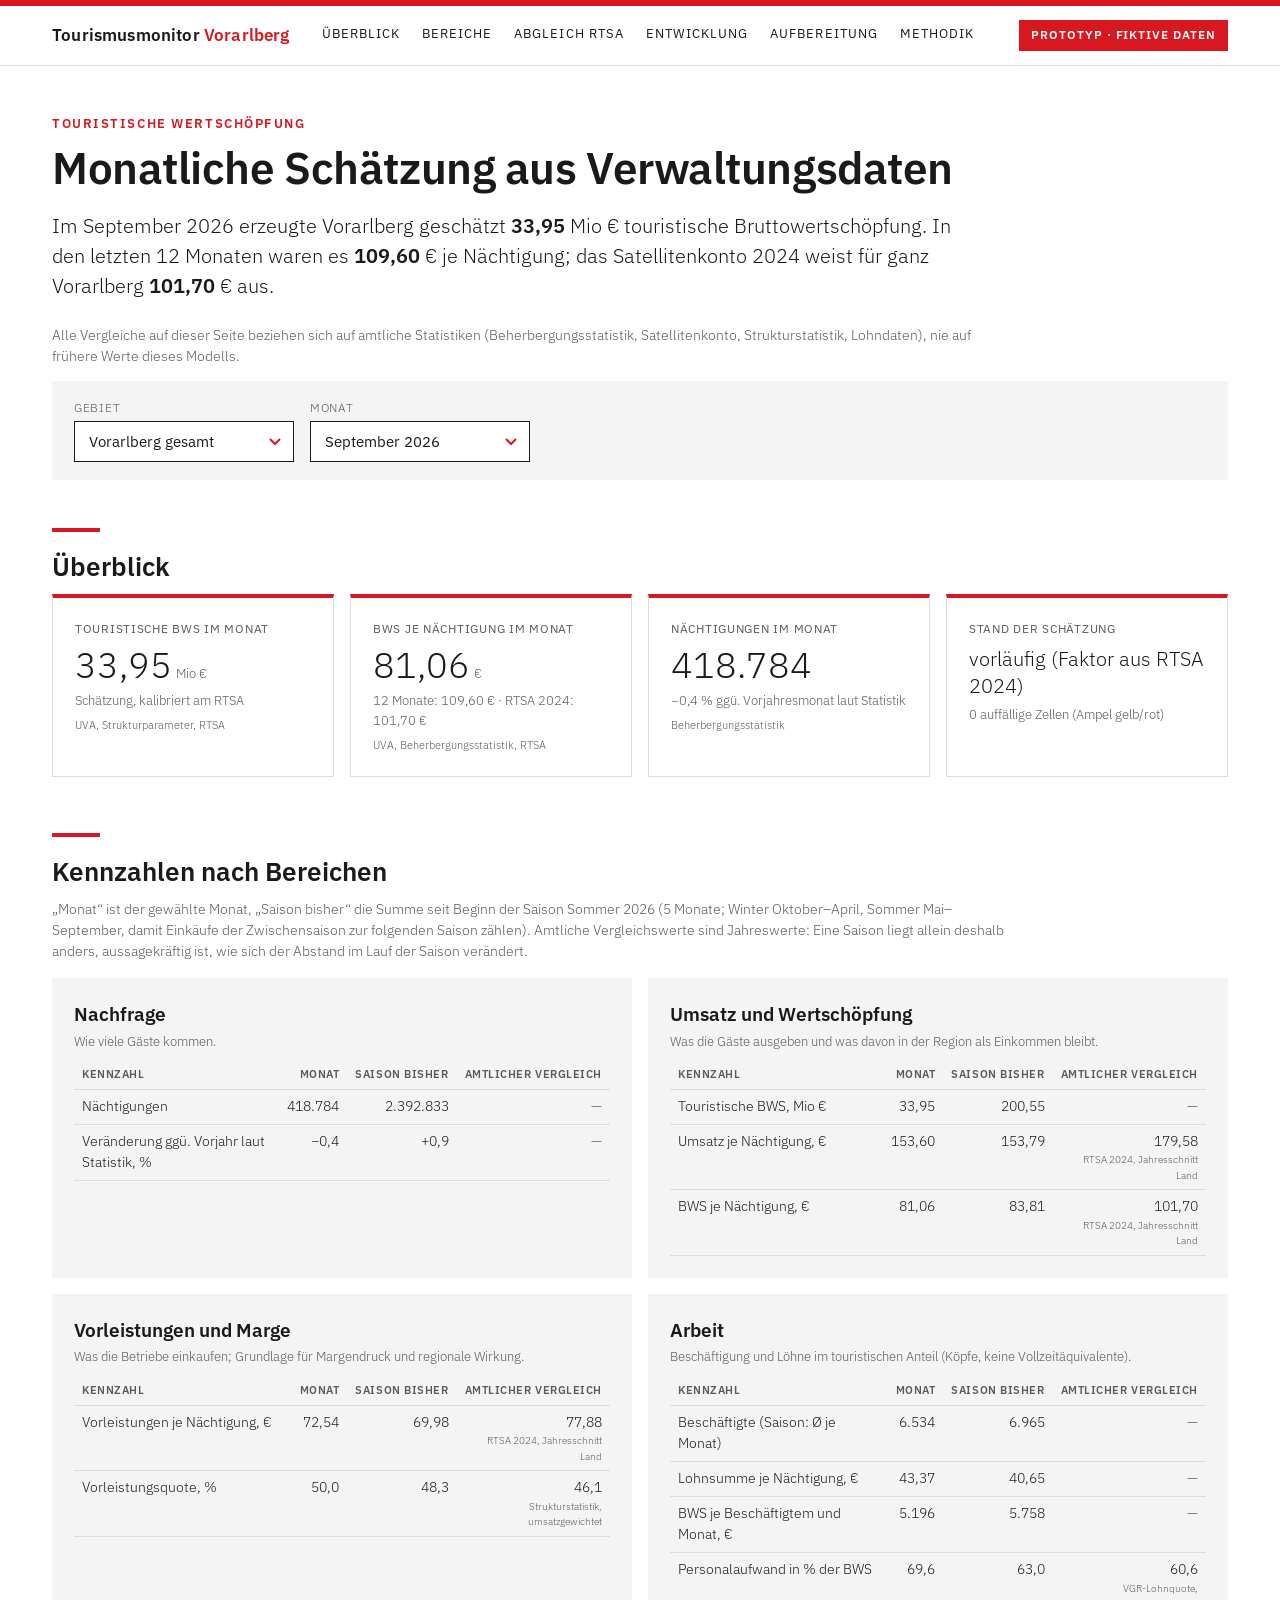
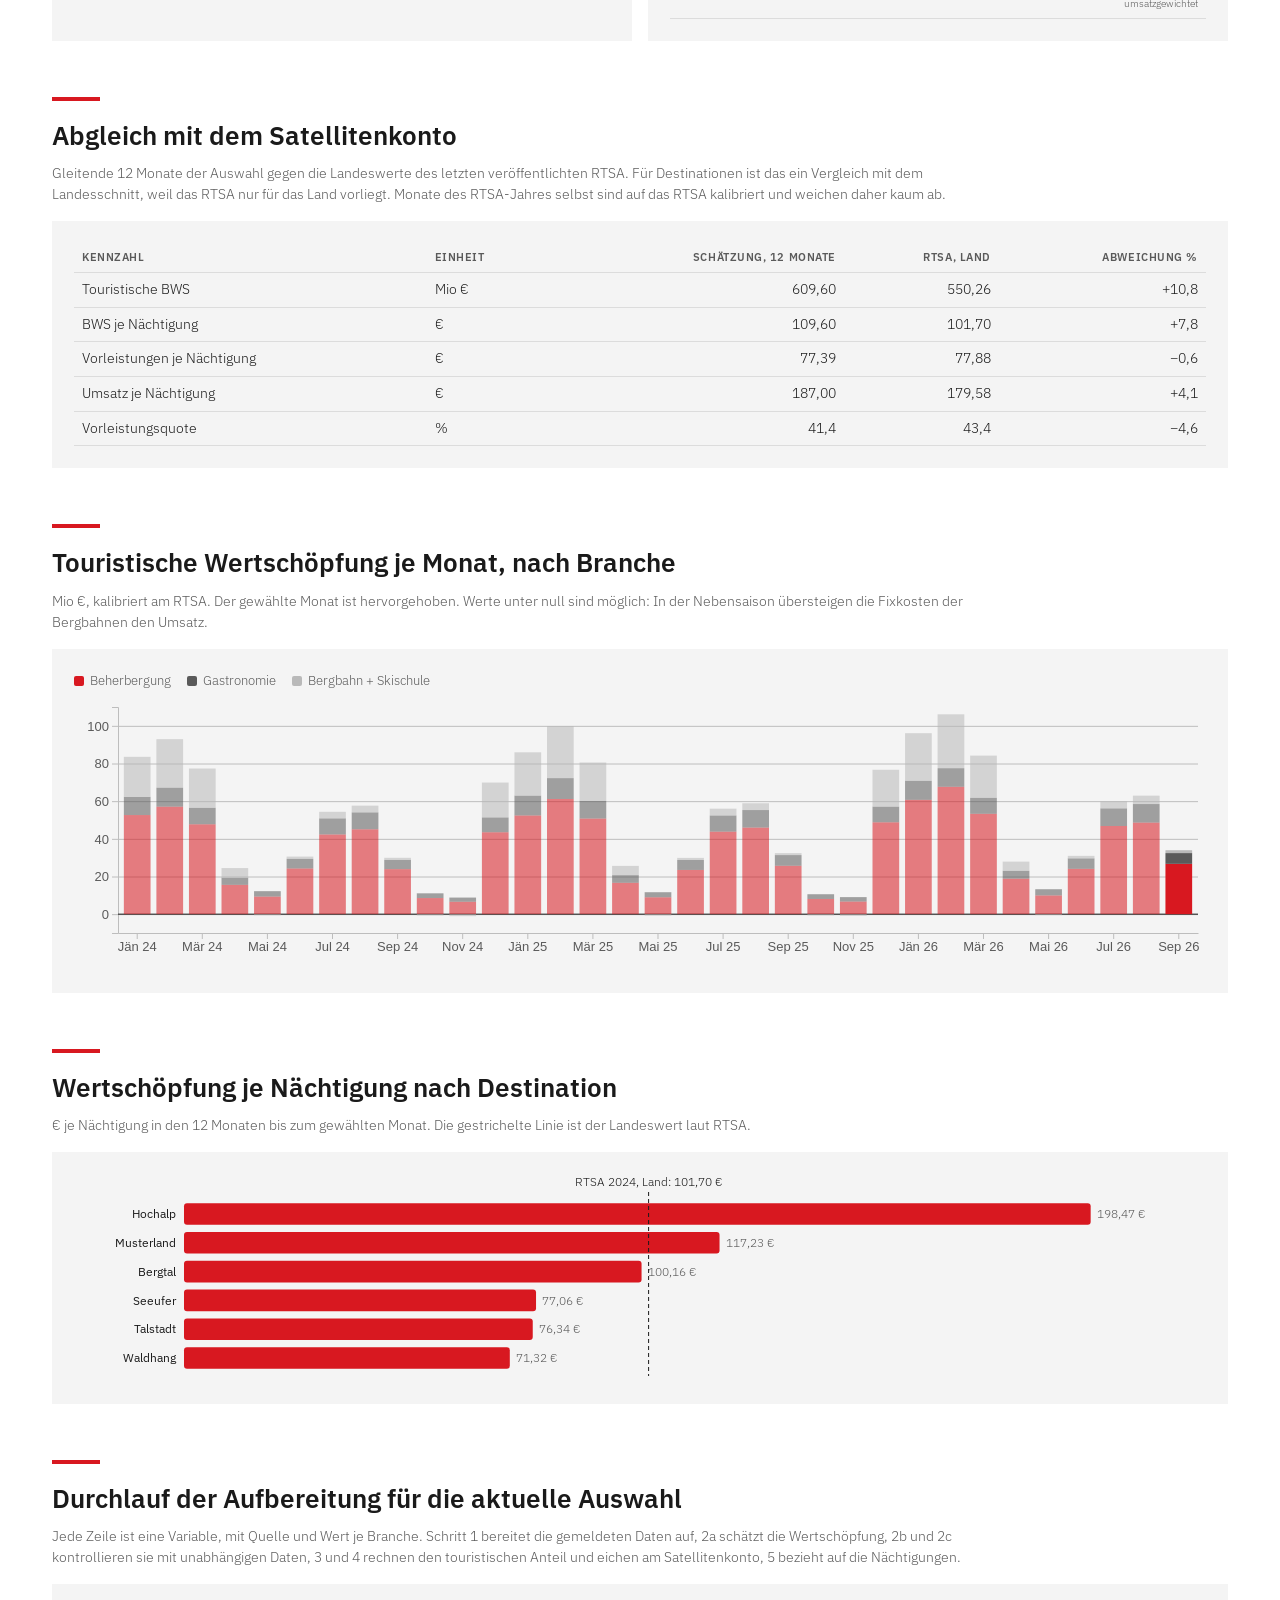
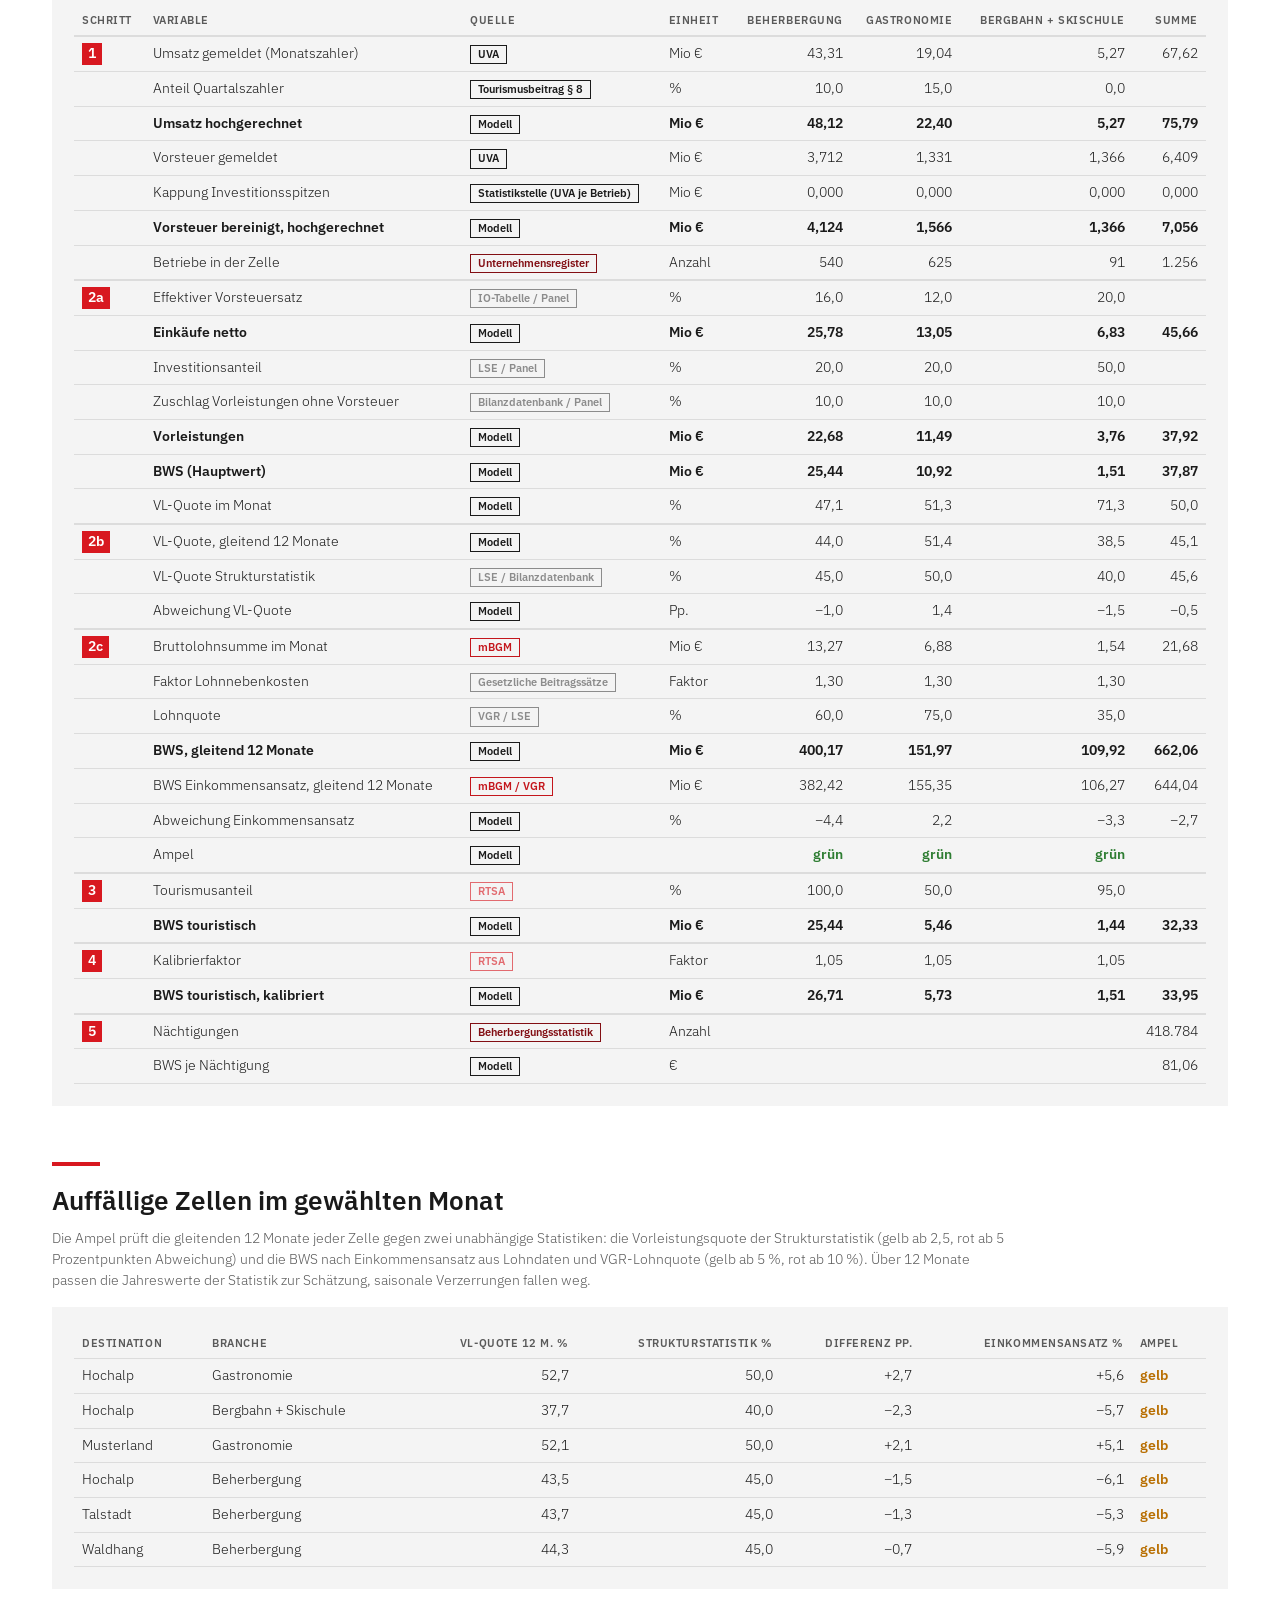
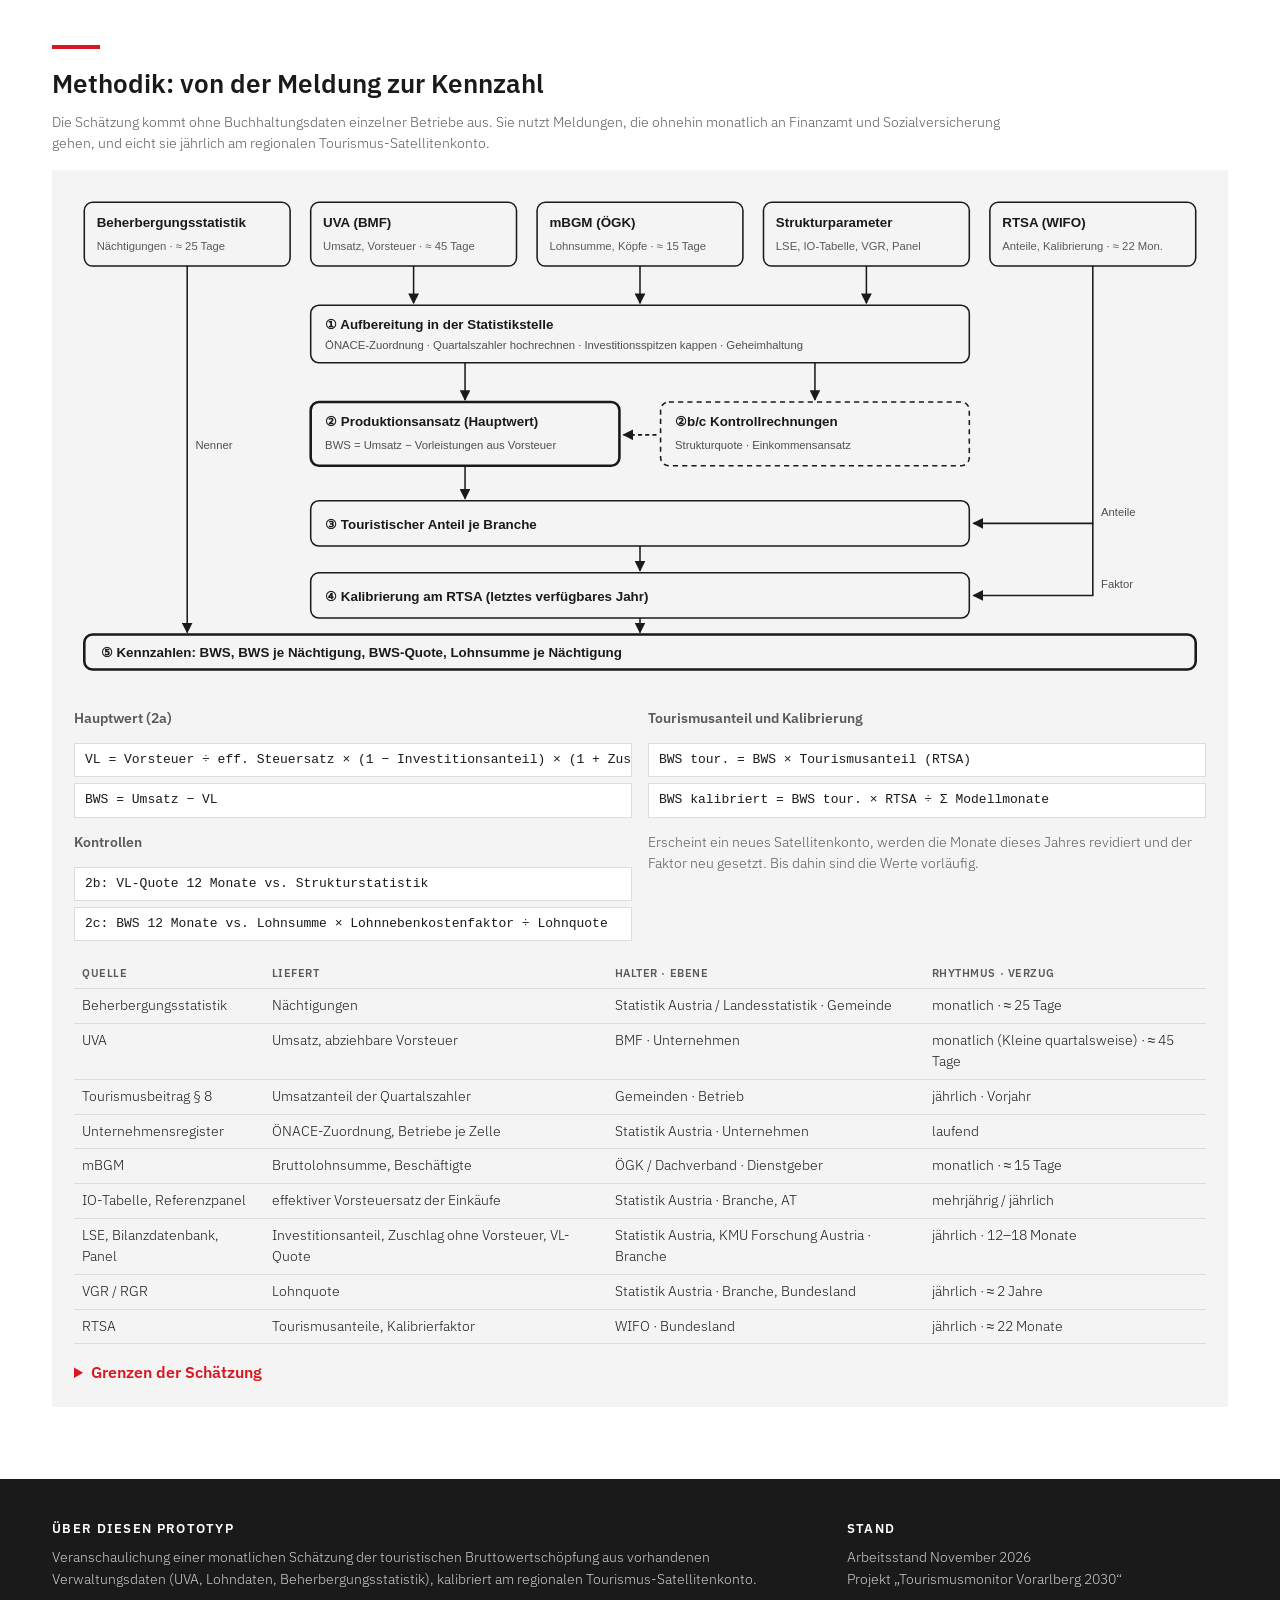
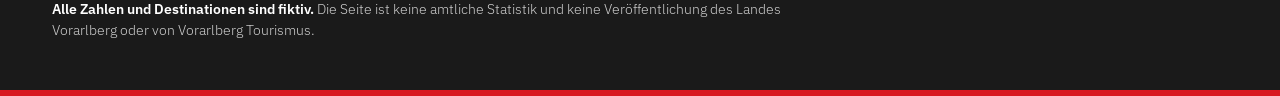
==== index.html @ becfe26c "Prototyp Tourismusmonitor als statische Seite Co-Authored-By: Claude Opus 5.5 <noreply@anthropic.com" ====
<!DOCTYPE html>
<html lang="de-AT">
<head>
<meta charset="utf-8">
<meta name="viewport" content="width=device-width, initial-scale=1">
<title>Tourismusmonitor Vorarlberg – Prototyp der Wertschöpfungsschätzung</title>
<meta name="description" content="Prototyp: monatliche Schätzung der touristischen Bruttowertschöpfung aus Verwaltungsdaten. Alle Zahlen sind fiktiv.">
<style>

.tm { font-family: var(--font-anthropic-sans); color: var(--color-fg); }
.tm-banner { display: inline-block; font-size: var(--cds-font-size-caption); color: var(--color-fg-muted); border: 1px solid var(--color-border-line); border-radius: 999px; padding: 2px 10px; margin: 0 0 var(--cds-gap-md); }
.tm-title { font-family: var(--font-anthropic-serif); font-weight: 400; font-size: var(--cds-font-size-title); line-height: 1.2; margin: 0 0 var(--cds-gap-sm); }
.tm-lead { font-size: var(--cds-font-size-body); margin: 0 0 var(--cds-gap-lg); max-width: 60rem; line-height: 1.5; }
.tm-lead b { font-variant-numeric: tabular-nums; }
.tm-controls { display: flex; flex-wrap: wrap; gap: var(--cds-gap-md); align-items: end; margin-bottom: var(--cds-gap-lg); }
.tm-controls label { display: flex; flex-direction: column; gap: 4px; font-size: var(--cds-font-size-caption); color: var(--color-fg-muted); }
.tm-tiles { display: grid; grid-template-columns: repeat(auto-fit, minmax(180px, 1fr)); gap: var(--cds-gap-md); margin-bottom: var(--cds-gap-xl); }
.tm-tile { background: var(--color-panel); border: 1px solid var(--color-border-line); border-radius: var(--cds-radius); padding: var(--cds-pad-lg); }
.tm-tile-k { font-size: var(--cds-font-size-caption); color: var(--color-fg-muted); margin: 0 0 6px; }
.tm-tile-v { font-family: var(--font-anthropic-serif); font-weight: 400; font-size: 28px; line-height: 1.1; font-variant-numeric: tabular-nums; margin: 0; }
.tm-tile-u { font-size: var(--cds-font-size-caption); color: var(--color-fg-muted); margin-left: 4px; font-family: var(--font-anthropic-sans); }
.tm-tile-d { font-size: var(--cds-font-size-caption); color: var(--color-fg-muted); margin: 6px 0 0; font-variant-numeric: tabular-nums; }
.tm-tile-src { font-size: 11px; color: var(--color-fg-muted); margin: 6px 0 0; }
.tm-sec { margin: 0 0 var(--cds-gap-xl); }
.tm-h2 { font-size: var(--cds-font-size-heading); font-weight: var(--cds-font-weight-medium); margin: 0 0 4px; }
.tm-sub { font-size: var(--cds-font-size-caption); color: var(--color-fg-muted); margin: 0 0 var(--cds-gap-md); max-width: 60rem; line-height: 1.5; }
.tm-card { background: var(--color-panel); border: 1px solid var(--color-border-line); border-radius: var(--cds-radius); padding: var(--cds-pad-lg); }
.tm-chart { position: relative; min-height: 300px; }
.tm-chart svg { display: block; }
.tm-chart .tick text { fill: var(--cds-text-secondary); font-size: var(--cds-font-size-caption); }
.tm-chart .domain, .tm-chart .tick line { stroke: var(--cds-chart-axis); }
.tm-tip { position: absolute; pointer-events: none; background: var(--cds-surface-popover); border: 1px solid var(--cds-border); box-shadow: var(--cds-shadow-popover); border-radius: 6px; padding: 8px 10px; font-size: var(--cds-font-size-caption); line-height: 1.45; white-space: nowrap; z-index: 2; }
.tm-legend { display: flex; flex-wrap: wrap; gap: 4px 16px; font-size: var(--cds-font-size-caption); color: var(--color-fg-muted); margin-bottom: 8px; }
.tm-legend i { display: inline-block; width: 10px; height: 10px; border-radius: 2px; margin-right: 6px; vertical-align: -1px; }
.tm-tblwrap { overflow-x: auto; }
.tm-tbl { border-collapse: collapse; width: 100%; font-size: var(--cds-font-size-caption); }
.tm-tbl th, .tm-tbl td { padding: 6px 8px; border-bottom: 1px solid var(--color-border-line); text-align: left; vertical-align: top; }
.tm-tbl th { color: var(--color-fg-muted); font-weight: var(--cds-font-weight-medium); }
.tm-tbl td.n, .tm-tbl th.n { text-align: right; font-variant-numeric: tabular-nums; white-space: nowrap; }
.tm-tbl tr.tm-res td { font-weight: var(--cds-font-weight-medium); }
.tm-tbl tr.tm-stepstart td { border-top: 2px solid var(--color-border-line); }
.tm-step { display: inline-block; font-weight: var(--cds-font-weight-medium); background: var(--color-fg); color: var(--color-bg); border-radius: 4px; padding: 0 6px; }
.tm-chip { display: inline-block; border: 1.5px solid currentColor; border-radius: 999px; padding: 0 7px; font-size: 11px; font-weight: var(--cds-font-weight-medium); white-space: nowrap; }
.tm-dot { display: inline-block; width: 9px; height: 9px; border-radius: 50%; margin-right: 6px; vertical-align: 0; }
.tm-flow { width: 100%; height: auto; color: var(--color-fg); }
.tm-note { font-size: var(--cds-font-size-caption); color: var(--color-fg-muted); line-height: 1.5; max-width: 60rem; }
.tm-grid2 { display: grid; grid-template-columns: repeat(auto-fit, minmax(320px, 1fr)); gap: var(--cds-gap-md); }
.tm details { margin-top: var(--cds-gap-md); }
.tm summary { cursor: pointer; font-weight: var(--cds-font-weight-medium); }
.tm ul.tm-list { margin: 8px 0 0; padding-left: 20px; font-size: var(--cds-font-size-caption); line-height: 1.55; }
.tm ul.tm-list li { margin: 4px 0; }
.tm-formula { font-family: ui-monospace, Menlo, monospace; font-size: 13px; background: var(--color-bg); border: 1px solid var(--color-border-line); border-radius: 6px; padding: 6px 10px; margin: 6px 0; overflow-x: auto; white-space: nowrap; }
.tm-areas { display: grid; grid-template-columns: repeat(auto-fit, minmax(440px, 1fr)); gap: var(--cds-gap-md); }
@media (max-width: 520px) { .tm-areas { grid-template-columns: 1fr; } }
.tm-h3 { font-size: var(--cds-font-size-body); font-weight: var(--cds-font-weight-medium); margin: 0 0 2px; }
.tm-areadesc { font-size: var(--cds-font-size-caption); color: var(--color-fg-muted); margin: 0 0 8px; }
.tm-areatbl td:first-child { width: 42%; }
.tm-refsrc { display: block; font-size: 10px; color: var(--color-fg-muted); white-space: normal; }
.tm-muted { color: var(--color-fg-muted); }

@font-face{font-family:'IBM Plex Sans';font-style:normal;font-weight:300;font-display:swap;src:url([data-uri]) format('woff2');}
@font-face{font-family:'IBM Plex Sans';font-style:normal;font-weight:400;font-display:swap;src:url([data-uri]) format('woff2');}
@font-face{font-family:'IBM Plex Sans';font-style:normal;font-weight:600;font-display:swap;src:url([data-uri]) format('woff2');}

:root{
  --red:#D81820; --red-dark:#820E13; --ink:#1A1A1A; --grey:#5A5A5A; --line:#DCDCDC; --panel:#F4F4F4;
  --color-fg:var(--ink); --color-fg-muted:var(--grey); --color-bg:#FFFFFF; --color-panel:var(--panel); --color-border-line:var(--line);
  --color-ok:#2E7D32; --color-warn:#B86E00; --color-bad:var(--red);
  --font-anthropic-sans:'IBM Plex Sans',Helvetica,Arial,sans-serif; --font-anthropic-serif:'IBM Plex Sans',Helvetica,Arial,sans-serif;
  --cds-font-size-caption:13px; --cds-font-size-body:16px; --cds-font-size-heading:26px; --cds-font-size-title:44px; --cds-font-weight-medium:600;
  --cds-gap-xs:4px; --cds-gap-sm:8px; --cds-gap-md:16px; --cds-gap-lg:24px; --cds-gap-xl:56px;
  --cds-pad-sm:8px; --cds-pad-md:16px; --cds-pad-lg:22px; --cds-radius:0;
  --cds-text-secondary:var(--grey); --cds-chart-grid:#E8E8E8; --cds-chart-axis:#BDBDBD; --cds-chart-reference:var(--ink);
  --cds-surface-popover:#FFFFFF; --cds-border:var(--ink); --cds-shadow-popover:0 4px 16px rgba(0,0,0,.12);
}
*{box-sizing:border-box}
html{scroll-behavior:smooth}
body{margin:0;background:#fff;color:var(--ink);font:300 16px/1.55 'IBM Plex Sans',Helvetica,Arial,sans-serif;-webkit-font-smoothing:antialiased}
a{color:inherit}
.vh-top{height:6px;background:var(--red)}
.vh{position:sticky;top:0;z-index:20;background:#fff;border-bottom:1px solid var(--line)}
.vh-in{max-width:1240px;margin:0 auto;padding:14px 32px;display:flex;align-items:center;gap:32px;flex-wrap:wrap}
.vh-name{font-weight:600;font-size:17px;letter-spacing:.01em;white-space:nowrap}
.vh-name span{color:var(--red)}
.vh-nav{display:flex;gap:22px;flex-wrap:wrap;font-size:13px;text-transform:uppercase;letter-spacing:.08em}
.vh-nav a{text-decoration:none;font-weight:400;padding:4px 0;border-bottom:2px solid transparent}
.vh-nav a:hover{border-bottom-color:var(--red)}
.vh-proto{margin-left:auto;background:var(--red);color:#fff;font-size:12px;text-transform:uppercase;letter-spacing:.08em;padding:6px 12px;font-weight:600}
.page{max-width:1240px;margin:0 auto;padding:48px 32px 0}
.tm-kicker{color:var(--red);text-transform:uppercase;letter-spacing:.12em;font-size:13px;font-weight:600;margin:0 0 8px}
.tm-title{font-weight:600!important;letter-spacing:-.01em;margin-bottom:16px!important}
.tm-lead{font-size:20px!important;max-width:58rem!important}
.tm-lead b{font-weight:600}
.tm-h2{font-weight:600!important;position:relative;padding-top:18px;margin-bottom:8px!important}
.tm-h2::before{content:"";position:absolute;top:0;left:0;width:48px;height:4px;background:var(--red)}
.tm-tile{background:#fff!important;border:1px solid var(--line)!important;border-top:4px solid var(--red)!important}
.tm-tile-v{font-weight:300!important;font-size:36px!important}
.tm-tile-k{text-transform:uppercase;letter-spacing:.06em;font-size:12px!important;font-weight:400}
.tm-card{border:none!important}
.tm-area{background:var(--panel)!important}
.tm-h3{font-size:19px!important;font-weight:600!important}
.tm-tbl th{text-transform:uppercase;letter-spacing:.05em;font-size:11px;font-weight:600!important;color:var(--grey)}
.tm-tbl{font-size:14px!important}
.tm-step{background:var(--red)!important;color:#fff!important;border-radius:0!important}
.tm-chip{border-radius:0!important;border-width:1px!important}
.tm-formula{border-radius:0!important;background:#fff!important}
.tm-sub,.tm-note{font-size:14px!important}
.dash-select{appearance:none;-webkit-appearance:none;font:400 15px 'IBM Plex Sans',sans-serif;color:var(--ink);background:#fff url("data:image/svg+xml,%3Csvg xmlns='http://www.w3.org/2000/svg' width='12' height='8'%3E%3Cpath d='M1 1l5 5 5-5' stroke='%23D81820' stroke-width='2' fill='none'/%3E%3C/svg%3E") no-repeat right 12px center;border:1px solid var(--ink);border-radius:0;padding:10px 40px 10px 14px;min-width:220px;cursor:pointer}
.dash-select:focus{outline:2px solid var(--red);outline-offset:1px}
.tm-controls label{text-transform:uppercase;letter-spacing:.06em;font-size:12px!important}
.tm-controls{background:var(--panel);padding:18px 22px;margin-bottom:48px!important}
details summary{color:var(--red)}
#kachel-status .tm-tile-v{font-size:20px!important;line-height:1.35!important}
#kachel-status .tm-tile-v span{font-size:inherit!important}
.vf{margin-top:72px;background:var(--ink);color:#fff}
.vf-in{max-width:1240px;margin:0 auto;padding:40px 32px;display:grid;grid-template-columns:2fr 1fr;gap:32px;font-size:14px}
.vf h4{margin:0 0 8px;font-size:13px;text-transform:uppercase;letter-spacing:.1em;color:#fff}
.vf p{margin:0 0 8px;color:#CFCFCF}
.vf-bar{height:6px;background:var(--red)}
@media (max-width:760px){.vh-in{padding:12px 18px;gap:14px}.page{padding:32px 18px 0}.vf-in{grid-template-columns:1fr;padding:32px 18px}.tm-title{font-size:32px!important}.tm-lead{font-size:17px!important}.vh-proto{margin-left:0}.vh{position:static}.vh-nav{flex-wrap:nowrap;overflow-x:auto;width:100%;gap:18px;padding-bottom:4px}.vh-nav a{white-space:nowrap}}
@media print{.vh{position:static}.tm-controls{break-inside:avoid}}

</style>
</head>
<body>
<div class="vh-top"></div>
<header class="vh">
  <div class="vh-in">
    <div class="vh-name">Tourismusmonitor <span>Vorarlberg</span></div>
    <nav class="vh-nav" aria-label="Seitennavigation">
      <a href="#ueberblick">Überblick</a><a href="#bereiche">Bereiche</a><a href="#abgleich">Abgleich RTSA</a><a href="#verlauf">Entwicklung</a><a href="#durchlauf">Aufbereitung</a><a href="#methodik">Methodik</a>
    </nav>
    <div class="vh-proto">Prototyp · fiktive Daten</div>
  </div>
</header>
<main class="page">
<div class="tm">
    <p class="tm-kicker">Touristische Wertschöpfung</p>
  <h1 class="tm-title" id="titel">Monatliche Schätzung aus Verwaltungsdaten</h1>
  <p class="tm-lead" id="kernaussage">Im <span data-draw="k_monat">—</span> erzeugte <span data-draw="k_dest">—</span> geschätzt <b data-draw="kpi" data-fmt="mio" data-source="auswahl" data-field="bws" data-row="0">—</b> Mio € touristische Bruttowertschöpfung. In den letzten 12 Monaten waren es <b data-draw="kpi" data-fmt="eur" data-source="auswahl" data-field="g_bws_je_n" data-row="0">—</b> € je Nächtigung; das Satellitenkonto <span data-draw="kpi" data-fmt="text" data-source="rtsa_ref" data-field="jahr" data-row="0">—</span> weist für ganz Vorarlberg <b data-draw="kpi" data-fmt="eur" data-source="rtsa_ref" data-field="bws_je_n" data-row="0">—</b> € aus.</p>
  <p class="tm-note" id="vergleichsregel">Alle Vergleiche auf dieser Seite beziehen sich auf amtliche Statistiken (Beherbergungsstatistik, Satellitenkonto, Strukturstatistik, Lohndaten), nie auf frühere Werte dieses Modells.</p>

  <div class="tm-controls" id="filter">
    <label>Gebiet
      <select class="dash-select" data-draw="sel_dest" aria-label="Gebiet" data-source="destmonat"></select>
    </label>
    <label>Monat
      <select class="dash-select" data-draw="sel_monat" aria-label="Monat" data-source="destmonat"></select>
    </label>
  </div>

  <section class="tm-sec" id="ueberblick">
  <h2 class="tm-h2">Überblick</h2>
  <div class="tm-tiles">
    <div class="tm-tile" id="kachel-bws">
      <p class="tm-tile-k">Touristische BWS im Monat</p>
      <p class="tm-tile-v"><span data-draw="kpi" data-fmt="mio" data-source="auswahl" data-field="bws" data-row="0">—</span><span class="tm-tile-u">Mio €</span></p>
      <p class="tm-tile-d">Schätzung, kalibriert am RTSA</p>
      <p class="tm-tile-src">UVA, Strukturparameter, RTSA</p>
    </div>
    <div class="tm-tile" id="kachel-bws-je-n">
      <p class="tm-tile-k">BWS je Nächtigung im Monat</p>
      <p class="tm-tile-v"><span data-draw="kpi" data-fmt="eur" data-source="auswahl" data-field="bws_je_n" data-row="0">—</span><span class="tm-tile-u">€</span></p>
      <p class="tm-tile-d">12 Monate: <span data-draw="kpi" data-fmt="eur" data-source="auswahl" data-field="g_bws_je_n" data-row="0">—</span> € · RTSA <span data-draw="kpi" data-fmt="text" data-source="rtsa_ref" data-field="jahr" data-row="0">—</span>: <span data-draw="kpi" data-fmt="eur" data-source="rtsa_ref" data-field="bws_je_n" data-row="0">—</span> €</p>
      <p class="tm-tile-src">UVA, Beherbergungsstatistik, RTSA</p>
    </div>
    <div class="tm-tile" id="kachel-naechtigungen">
      <p class="tm-tile-k">Nächtigungen im Monat</p>
      <p class="tm-tile-v"><span data-draw="kpi" data-fmt="int" data-source="auswahl" data-field="naechtigungen" data-row="0">—</span></p>
      <p class="tm-tile-d"><span data-draw="delta" data-source="auswahl" data-field="naechtigungen_yoy" data-row="0" data-color="none">—</span> % ggü. Vorjahresmonat laut Statistik</p>
      <p class="tm-tile-src">Beherbergungsstatistik</p>
    </div>
    <div class="tm-tile" id="kachel-status">
      <p class="tm-tile-k">Stand der Schätzung</p>
      <p class="tm-tile-v"><span style="font-size:18px"><span data-draw="kpi" data-fmt="text" data-source="auswahl" data-field="status" data-row="0">—</span></span></p>
      <p class="tm-tile-d"><span data-draw="kpi" data-fmt="int" data-source="auswahl" data-field="auffaellig" data-row="0">—</span> auffällige Zellen (Ampel gelb/rot)</p>
    </div>
  </div>
  </section>

  <section class="tm-sec" id="bereiche">
  <h2 class="tm-h2">Kennzahlen nach Bereichen</h2>
  <p class="tm-sub">„Monat“ ist der gewählte Monat, „Saison bisher“ die Summe seit Beginn der Saison <span data-draw="kpi" data-fmt="text" data-source="auswahl" data-field="saison" data-row="0">—</span> (<span data-draw="kpi" data-fmt="int" data-source="auswahl" data-field="saison_monate" data-row="0">—</span> Monate; Winter Oktober–April, Sommer Mai–September, damit Einkäufe der Zwischensaison zur folgenden Saison zählen). Amtliche Vergleichswerte sind Jahreswerte: Eine Saison liegt allein deshalb anders, aussagekräftig ist, wie sich der Abstand im Lauf der Saison verändert.</p>
  <div class="tm-areas">
    <div class="tm-card tm-area" id="bereich-nachfrage">
      <h3 class="tm-h3">Nachfrage</h3>
      <p class="tm-areadesc">Wie viele Gäste kommen.</p>
      <div class="tm-tblwrap"><table class="tm-tbl tm-areatbl">
        <thead><tr><th>Kennzahl</th><th class="n">Monat</th><th class="n">Saison bisher</th><th class="n">Amtlicher Vergleich</th></tr></thead>
        <tbody>
          <tr><td>Nächtigungen</td><td class="n"><span data-draw="kpi" data-fmt="int" data-source="auswahl" data-field="naechtigungen" data-row="0">—</span></td><td class="n"><span data-draw="kpi" data-fmt="int" data-source="auswahl" data-field="s_naechtigungen" data-row="0">—</span></td><td class="n"><span class="tm-muted">—</span></td></tr>
          <tr><td>Veränderung ggü. Vorjahr laut Statistik, %</td><td class="n"><span data-draw="kpi" data-fmt="pct_signed" data-source="auswahl" data-field="naechtigungen_yoy" data-row="0">—</span></td><td class="n"><span data-draw="kpi" data-fmt="pct_signed" data-source="auswahl" data-field="s_naechtigungen_yoy" data-row="0">—</span></td><td class="n"><span class="tm-muted">—</span></td></tr>
        </tbody>
      </table></div>
    </div>
    <div class="tm-card tm-area" id="bereich-wertschoepfung">
      <h3 class="tm-h3">Umsatz und Wertschöpfung</h3>
      <p class="tm-areadesc">Was die Gäste ausgeben und was davon in der Region als Einkommen bleibt.</p>
      <div class="tm-tblwrap"><table class="tm-tbl tm-areatbl">
        <thead><tr><th>Kennzahl</th><th class="n">Monat</th><th class="n">Saison bisher</th><th class="n">Amtlicher Vergleich</th></tr></thead>
        <tbody>
          <tr><td>Touristische BWS, Mio €</td><td class="n"><span data-draw="kpi" data-fmt="mio" data-source="auswahl" data-field="bws" data-row="0">—</span></td><td class="n"><span data-draw="kpi" data-fmt="mio" data-source="auswahl" data-field="s_bws" data-row="0">—</span></td><td class="n"><span class="tm-muted">—</span></td></tr>
          <tr><td>Umsatz je Nächtigung, €</td><td class="n"><span data-draw="kpi" data-fmt="eur" data-source="auswahl" data-field="umsatz_je_n" data-row="0">—</span></td><td class="n"><span data-draw="kpi" data-fmt="eur" data-source="auswahl" data-field="s_umsatz_je_n" data-row="0">—</span></td><td class="n"><span data-draw="kpi" data-fmt="eur" data-source="rtsa_ref" data-field="umsatz_je_n" data-row="0">—</span><span class="tm-refsrc">RTSA <span data-draw="kpi" data-fmt="text" data-source="rtsa_ref" data-field="jahr" data-row="0">—</span>, Jahresschnitt Land</span></td></tr>
          <tr><td>BWS je Nächtigung, €</td><td class="n"><span data-draw="kpi" data-fmt="eur" data-source="auswahl" data-field="bws_je_n" data-row="0">—</span></td><td class="n"><span data-draw="kpi" data-fmt="eur" data-source="auswahl" data-field="s_bws_je_n" data-row="0">—</span></td><td class="n"><span data-draw="kpi" data-fmt="eur" data-source="rtsa_ref" data-field="bws_je_n" data-row="0">—</span><span class="tm-refsrc">RTSA <span data-draw="kpi" data-fmt="text" data-source="rtsa_ref" data-field="jahr" data-row="0">—</span>, Jahresschnitt Land</span></td></tr>
        </tbody>
      </table></div>
    </div>
    <div class="tm-card tm-area" id="bereich-vorleistungen">
      <h3 class="tm-h3">Vorleistungen und Marge</h3>
      <p class="tm-areadesc">Was die Betriebe einkaufen; Grundlage für Margendruck und regionale Wirkung.</p>
      <div class="tm-tblwrap"><table class="tm-tbl tm-areatbl">
        <thead><tr><th>Kennzahl</th><th class="n">Monat</th><th class="n">Saison bisher</th><th class="n">Amtlicher Vergleich</th></tr></thead>
        <tbody>
          <tr><td>Vorleistungen je Nächtigung, €</td><td class="n"><span data-draw="kpi" data-fmt="eur" data-source="auswahl" data-field="vl_je_n" data-row="0">—</span></td><td class="n"><span data-draw="kpi" data-fmt="eur" data-source="auswahl" data-field="s_vl_je_n" data-row="0">—</span></td><td class="n"><span data-draw="kpi" data-fmt="eur" data-source="rtsa_ref" data-field="vl_je_n" data-row="0">—</span><span class="tm-refsrc">RTSA <span data-draw="kpi" data-fmt="text" data-source="rtsa_ref" data-field="jahr" data-row="0">—</span>, Jahresschnitt Land</span></td></tr>
          <tr><td>Vorleistungsquote, %</td><td class="n"><span data-draw="kpi" data-fmt="pct" data-source="auswahl" data-field="vlq" data-row="0">—</span></td><td class="n"><span data-draw="kpi" data-fmt="pct" data-source="auswahl" data-field="s_vlq" data-row="0">—</span></td><td class="n"><span data-draw="kpi" data-fmt="pct" data-source="auswahl" data-field="s_vlq_struktur" data-row="0">—</span><span class="tm-refsrc">Strukturstatistik, umsatzgewichtet</span></td></tr>
        </tbody>
      </table></div>
    </div>
    <div class="tm-card tm-area" id="bereich-arbeit">
      <h3 class="tm-h3">Arbeit</h3>
      <p class="tm-areadesc">Beschäftigung und Löhne im touristischen Anteil (Köpfe, keine Vollzeitäquivalente).</p>
      <div class="tm-tblwrap"><table class="tm-tbl tm-areatbl">
        <thead><tr><th>Kennzahl</th><th class="n">Monat</th><th class="n">Saison bisher</th><th class="n">Amtlicher Vergleich</th></tr></thead>
        <tbody>
          <tr><td>Beschäftigte (Saison: Ø je Monat)</td><td class="n"><span data-draw="kpi" data-fmt="int" data-source="auswahl" data-field="beschaeftigte_tour" data-row="0">—</span></td><td class="n"><span data-draw="kpi" data-fmt="int" data-source="auswahl" data-field="s_beschaeftigte" data-row="0">—</span></td><td class="n"><span class="tm-muted">—</span></td></tr>
          <tr><td>Lohnsumme je Nächtigung, €</td><td class="n"><span data-draw="kpi" data-fmt="eur" data-source="auswahl" data-field="lohn_je_n" data-row="0">—</span></td><td class="n"><span data-draw="kpi" data-fmt="eur" data-source="auswahl" data-field="s_lohn_je_n" data-row="0">—</span></td><td class="n"><span class="tm-muted">—</span></td></tr>
          <tr><td>BWS je Beschäftigtem und Monat, €</td><td class="n"><span data-draw="kpi" data-fmt="int" data-source="auswahl" data-field="bws_je_besch" data-row="0">—</span></td><td class="n"><span data-draw="kpi" data-fmt="int" data-source="auswahl" data-field="s_bws_je_besch" data-row="0">—</span></td><td class="n"><span class="tm-muted">—</span></td></tr>
          <tr><td>Personalaufwand in % der BWS</td><td class="n"><span data-draw="kpi" data-fmt="pct" data-source="auswahl" data-field="personal_quote" data-row="0">—</span></td><td class="n"><span data-draw="kpi" data-fmt="pct" data-source="auswahl" data-field="s_personal_quote" data-row="0">—</span></td><td class="n"><span data-draw="kpi" data-fmt="pct" data-source="auswahl" data-field="s_lohnquote_ref" data-row="0">—</span><span class="tm-refsrc">VGR-Lohnquote, umsatzgewichtet</span></td></tr>
        </tbody>
      </table></div>
    </div>
  </div>
  </section>

  <section class="tm-sec" id="abgleich">
    <h2 class="tm-h2">Abgleich mit dem Satellitenkonto</h2>
    <p class="tm-sub">Gleitende 12 Monate der Auswahl gegen die Landeswerte des letzten veröffentlichten RTSA. Für Destinationen ist das ein Vergleich mit dem Landesschnitt, weil das RTSA nur für das Land vorliegt. Monate des RTSA-Jahres selbst sind auf das RTSA kalibriert und weichen daher kaum ab.</p>
    <div class="tm-card tm-tblwrap">
      <table class="tm-tbl" data-source="abgleich" data-row-key="kennzahl">
        <thead><tr>
          <th data-field="kennzahl">Kennzahl</th>
          <th data-field="einheit">Einheit</th>
          <th class="n" data-field="modell">Schätzung, 12 Monate</th>
          <th class="n" data-field="rtsa">RTSA, Land</th>
          <th class="n" data-field="abweichung">Abweichung %</th>
        </tr></thead>
        <tbody data-draw="tbl_abgleich"></tbody>
      </table>
    </div>
  </section>

  <section class="tm-sec" id="verlauf">
    <h2 class="tm-h2">Touristische Wertschöpfung je Monat, nach Branche</h2>
    <p class="tm-sub">Mio €, kalibriert am RTSA. Der gewählte Monat ist hervorgehoben. Werte unter null sind möglich: In der Nebensaison übersteigen die Fixkosten der Bergbahnen den Umsatz.</p>
    <div class="tm-card"><div class="tm-chart" data-draw="chart_verlauf" data-source="verlauf"></div></div>
  </section>

  <section class="tm-sec" id="vergleich">
    <h2 class="tm-h2">Wertschöpfung je Nächtigung nach Destination</h2>
    <p class="tm-sub">€ je Nächtigung in den 12 Monaten bis zum gewählten Monat. Die gestrichelte Linie ist der Landeswert laut RTSA.</p>
    <div class="tm-card"><div class="tm-chart" style="min-height:200px" data-draw="chart_vergleich" data-source="vergleich rtsa_ref"></div></div>
  </section>

  <section class="tm-sec" id="durchlauf">
    <h2 class="tm-h2">Durchlauf der Aufbereitung für die aktuelle Auswahl</h2>
    <p class="tm-sub">Jede Zeile ist eine Variable, mit Quelle und Wert je Branche. Schritt 1 bereitet die gemeldeten Daten auf, 2a schätzt die Wertschöpfung, 2b und 2c kontrollieren sie mit unabhängigen Daten, 3 und 4 rechnen den touristischen Anteil und eichen am Satellitenkonto, 5 bezieht auf die Nächtigungen.</p>
    <div class="tm-card tm-tblwrap">
      <table class="tm-tbl" data-source="durchlauf" data-row-key="variable">
        <thead><tr>
          <th data-field="schritt">Schritt</th>
          <th data-field="variable">Variable</th>
          <th data-field="quelle">Quelle</th>
          <th data-field="einheit">Einheit</th>
          <th class="n" data-field="beherbergung">Beherbergung</th>
          <th class="n" data-field="gastronomie">Gastronomie</th>
          <th class="n" data-field="bergbahn">Bergbahn + Skischule</th>
          <th class="n" data-field="summe">Summe</th>
        </tr></thead>
        <tbody data-draw="tbl_durchlauf"></tbody>
      </table>
    </div>
  </section>

  <section class="tm-sec" id="ampel">
    <h2 class="tm-h2">Auffällige Zellen im gewählten Monat</h2>
    <p class="tm-sub">Die Ampel prüft die gleitenden 12 Monate jeder Zelle gegen zwei unabhängige Statistiken: die Vorleistungsquote der Strukturstatistik (gelb ab <span data-draw="c_const" data-key="vlq_gelb">—</span>, rot ab <span data-draw="c_const" data-key="vlq_rot">—</span> Prozentpunkten Abweichung) und die BWS nach Einkommensansatz aus Lohndaten und VGR-Lohnquote (gelb ab <span data-draw="c_const" data-key="eink_gelb">—</span> %, rot ab <span data-draw="c_const" data-key="eink_rot">—</span> %). Über 12 Monate passen die Jahreswerte der Statistik zur Schätzung, saisonale Verzerrungen fallen weg.</p>
    <div class="tm-card tm-tblwrap">
      <table class="tm-tbl" data-source="ampel_monat" data-row-key="destination,branche">
        <thead><tr>
          <th data-field="destination">Destination</th>
          <th data-field="branche">Branche</th>
          <th class="n" data-field="g_vlq">VL-Quote 12 M. %</th>
          <th class="n" data-field="g_vlq_struktur">Strukturstatistik %</th>
          <th class="n" data-field="g_vlq_diff">Differenz Pp.</th>
          <th class="n" data-field="g_eink_abw">Einkommensansatz %</th>
          <th data-field="ampel">Ampel</th>
        </tr></thead>
        <tbody data-draw="tbl_ampel"></tbody>
      </table>
    </div>
  </section>

  <section class="tm-sec" id="methodik">
    <h2 class="tm-h2">Methodik: von der Meldung zur Kennzahl</h2>
    <p class="tm-sub">Die Schätzung kommt ohne Buchhaltungsdaten einzelner Betriebe aus. Sie nutzt Meldungen, die ohnehin monatlich an Finanzamt und Sozialversicherung gehen, und eicht sie jährlich am regionalen Tourismus-Satellitenkonto.</p>
    <div class="tm-card">
      <svg class="tm-flow" viewBox="0 0 1100 470" role="img" aria-label="Datenfluss: UVA, mBGM und Strukturparameter laufen über die Aufbereitung in den Produktionsansatz mit zwei Kontrollrechnungen; RTSA liefert Tourismusanteile und Kalibrierfaktor; die Beherbergungsstatistik liefert den Nenner für Kennzahlen je Nächtigung; das RTSA gleicht nach rund 22 Monaten ab.">
        <defs><marker id="tmah" viewBox="0 0 10 10" refX="9" refY="5" markerWidth="7" markerHeight="7" orient="auto"><path d="M0,0 L10,5 L0,10 z" fill="currentColor"/></marker></defs>
        <g font-family="sans-serif" fill="currentColor" font-size="13">
          <g fill="none" stroke="currentColor" stroke-width="1.5">
            <rect x="10" y="10" width="200" height="62" rx="8"/><rect x="230" y="10" width="200" height="62" rx="8"/><rect x="450" y="10" width="200" height="62" rx="8"/><rect x="670" y="10" width="200" height="62" rx="8"/><rect x="890" y="10" width="200" height="62" rx="8"/>
            <rect x="230" y="110" width="640" height="56" rx="8"/>
            <rect x="230" y="204" width="300" height="62" rx="8" stroke-width="2.5"/>
            <rect x="570" y="204" width="300" height="62" rx="8" stroke-dasharray="5 4"/>
            <rect x="230" y="300" width="640" height="44" rx="8"/>
            <rect x="230" y="370" width="640" height="44" rx="8"/>
            <rect x="10" y="430" width="1080" height="34" rx="8" stroke-width="2.5"/>
          </g>
          <text x="22" y="34" font-weight="600">Beherbergungsstatistik</text><text x="22" y="56" font-size="11" opacity=".7">Nächtigungen · ≈ 25 Tage</text>
          <text x="242" y="34" font-weight="600">UVA (BMF)</text><text x="242" y="56" font-size="11" opacity=".7">Umsatz, Vorsteuer · ≈ 45 Tage</text>
          <text x="462" y="34" font-weight="600">mBGM (ÖGK)</text><text x="462" y="56" font-size="11" opacity=".7">Lohnsumme, Köpfe · ≈ 15 Tage</text>
          <text x="682" y="34" font-weight="600">Strukturparameter</text><text x="682" y="56" font-size="11" opacity=".7">LSE, IO-Tabelle, VGR, Panel</text>
          <text x="902" y="34" font-weight="600">RTSA (WIFO)</text><text x="902" y="56" font-size="11" opacity=".7">Anteile, Kalibrierung · ≈ 22 Mon.</text>
          <g stroke="currentColor" stroke-width="1.5" marker-end="url(#tmah)"><line x1="330" y1="72" x2="330" y2="108"/><line x1="550" y1="72" x2="550" y2="108"/><line x1="770" y1="72" x2="770" y2="108"/><line x1="380" y1="166" x2="380" y2="202"/><line x1="720" y1="166" x2="720" y2="202"/><line x1="380" y1="266" x2="380" y2="298"/><line x1="550" y1="344" x2="550" y2="368"/><line x1="550" y1="414" x2="550" y2="428"/><line x1="110" y1="72" x2="110" y2="428"/></g>
          <polyline points="990,72 990,322 874,322" fill="none" stroke="currentColor" stroke-width="1.5" marker-end="url(#tmah)"/>
          <polyline points="990,322 990,392 874,392" fill="none" stroke="currentColor" stroke-width="1.5" marker-end="url(#tmah)"/>
          <line x1="566" y1="236" x2="534" y2="236" stroke="currentColor" stroke-width="1.5" stroke-dasharray="4 3" marker-end="url(#tmah)"/>
          <text x="244" y="133" font-weight="600">① Aufbereitung in der Statistikstelle</text><text x="244" y="153" font-size="11" opacity=".75">ÖNACE-Zuordnung · Quartalszahler hochrechnen · Investitionsspitzen kappen · Geheimhaltung</text>
          <text x="244" y="227" font-weight="600">② Produktionsansatz (Hauptwert)</text><text x="244" y="250" font-size="11" opacity=".75">BWS = Umsatz − Vorleistungen aus Vorsteuer</text>
          <text x="584" y="227" font-weight="600">②b/c Kontrollrechnungen</text><text x="584" y="250" font-size="11" opacity=".75">Strukturquote · Einkommensansatz</text>
          <text x="244" y="327" font-weight="600">③ Touristischer Anteil je Branche</text>
          <text x="244" y="397" font-weight="600">④ Kalibrierung am RTSA (letztes verfügbares Jahr)</text>
          <text x="26" y="452" font-weight="600">⑤ Kennzahlen: BWS, BWS je Nächtigung, BWS-Quote, Lohnsumme je Nächtigung</text>
          <text x="118" y="250" font-size="11" opacity=".75">Nenner</text>
          <text x="998" y="315" font-size="11" opacity=".75">Anteile</text><text x="998" y="385" font-size="11" opacity=".75">Faktor</text>
        </g>
      </svg>
      <div class="tm-grid2" style="margin-top:12px">
        <div>
          <p class="tm-note"><b>Hauptwert (2a)</b></p>
          <div class="tm-formula">VL = Vorsteuer ÷ eff. Steuersatz × (1 − Investitionsanteil) × (1 + Zuschlag ohne VSt)</div>
          <div class="tm-formula">BWS = Umsatz − VL</div>
          <p class="tm-note"><b>Kontrollen</b></p>
          <div class="tm-formula">2b: VL-Quote 12 Monate vs. Strukturstatistik</div>
          <div class="tm-formula">2c: BWS 12 Monate vs. Lohnsumme × Lohnnebenkostenfaktor ÷ Lohnquote</div>
        </div>
        <div>
          <p class="tm-note"><b>Tourismusanteil und Kalibrierung</b></p>
          <div class="tm-formula">BWS tour. = BWS × Tourismusanteil (RTSA)</div>
          <div class="tm-formula">BWS kalibriert = BWS tour. × RTSA ÷ Σ Modellmonate</div>
          <p class="tm-note">Erscheint ein neues Satellitenkonto, werden die Monate dieses Jahres revidiert und der Faktor neu gesetzt. Bis dahin sind die Werte vorläufig.</p>
        </div>
      </div>
      <div class="tm-tblwrap" style="margin-top:12px">
        <table class="tm-tbl">
          <thead><tr><th>Quelle</th><th>Liefert</th><th>Halter · Ebene</th><th>Rhythmus · Verzug</th></tr></thead>
          <tbody>
            <tr><td>Beherbergungsstatistik</td><td>Nächtigungen</td><td>Statistik Austria / Landesstatistik · Gemeinde</td><td>monatlich · ≈ 25 Tage</td></tr>
            <tr><td>UVA</td><td>Umsatz, abziehbare Vorsteuer</td><td>BMF · Unternehmen</td><td>monatlich (Kleine quartalsweise) · ≈ 45 Tage</td></tr>
            <tr><td>Tourismusbeitrag § 8</td><td>Umsatzanteil der Quartalszahler</td><td>Gemeinden · Betrieb</td><td>jährlich · Vorjahr</td></tr>
            <tr><td>Unternehmensregister</td><td>ÖNACE-Zuordnung, Betriebe je Zelle</td><td>Statistik Austria · Unternehmen</td><td>laufend</td></tr>
            <tr><td>mBGM</td><td>Bruttolohnsumme, Beschäftigte</td><td>ÖGK / Dachverband · Dienstgeber</td><td>monatlich · ≈ 15 Tage</td></tr>
            <tr><td>IO-Tabelle, Referenzpanel</td><td>effektiver Vorsteuersatz der Einkäufe</td><td>Statistik Austria · Branche, AT</td><td>mehrjährig / jährlich</td></tr>
            <tr><td>LSE, Bilanzdatenbank, Panel</td><td>Investitionsanteil, Zuschlag ohne Vorsteuer, VL-Quote</td><td>Statistik Austria, KMU Forschung Austria · Branche</td><td>jährlich · 12–18 Monate</td></tr>
            <tr><td>VGR / RGR</td><td>Lohnquote</td><td>Statistik Austria · Branche, Bundesland</td><td>jährlich · ≈ 2 Jahre</td></tr>
            <tr><td>RTSA</td><td>Tourismusanteile, Kalibrierfaktor</td><td>WIFO · Bundesland</td><td>jährlich · ≈ 22 Monate</td></tr>
          </tbody>
        </table>
      </div>
      <details>
        <summary>Grenzen der Schätzung</summary>
        <ul class="tm-list">
          <li>UVA und mBGM melden je Unternehmen am Sitz, nicht je Betriebsstätte. Mehrbetriebs-Unternehmen müssen nach Betten oder Beschäftigten auf Destinationen verteilt werden.</li>
          <li>Die Vorsteuer folgt dem Rechnungsdatum. Einkäufe vor Saisonbeginn erscheinen früher als ihr Verbrauch.</li>
          <li>Investitionen sind in der Vorsteuer nicht getrennt. Investitionsanteil und Kappung großer Einzelinvestitionen sind Annahmen.</li>
          <li>Strukturstatistik, Lohnquote und RTSA sind Jahreswerte und kommen mit 1–2 Jahren Verzug. Monats- und Saisonwerte lassen sich damit nur grob vergleichen; die Ampel nutzt deshalb gleitende 12 Monate und reagiert entsprechend träge.</li>
          <li>Die Kalibrierung am RTSA verändert die BWS, nicht den Umsatz. Die Vorleistungen je Nächtigung werden deshalb als Umsatz minus kalibrierte BWS ausgewiesen.</li>
          <li>Tourismusanteile liegen nur für das Land vor und gelten für alle Destinationen gleich.</li>
          <li>Ein Unternehmen zählt ganz zu einer Branche (Hauptaktivität).</li>
          <li>Zellen mit weniger als zehn Betrieben oder einem dominanten Betrieb dürfen nicht veröffentlicht werden.</li>
        </ul>
      </details>
    </div>
  </section>
</div>


</main>
<footer class="vf">
  <div class="vf-in">
    <div>
      <h4>Über diesen Prototyp</h4>
      <p>Veranschaulichung einer monatlichen Schätzung der touristischen Bruttowertschöpfung aus vorhandenen Verwaltungsdaten (UVA, Lohndaten, Beherbergungsstatistik), kalibriert am regionalen Tourismus-Satellitenkonto.</p>
      <p><strong style="color:#fff">Alle Zahlen und Destinationen sind fiktiv.</strong> Die Seite ist keine amtliche Statistik und keine Veröffentlichung des Landes Vorarlberg oder von Vorarlberg Tourismus.</p>
    </div>
    <div>
      <h4>Stand</h4>
      <p>Arbeitsstand November 2026<br>Projekt „Tourismusmonitor Vorarlberg 2030“</p>
    </div>
  </div>
  <div class="vf-bar"></div>
</footer>
<script>// https://d3js.org v7.9.2 Copyright 2010-2026 Mike Bostock
!function(t,n){"object"==typeof exports&&"undefined"!=typeof module?n(exports):"function"==typeof define&&define.amd?define(["exports"],n):n((t="undefined"!=typeof globalThis?globalThis:t||self).d3=t.d3||{})}(this,function(t){"use strict";function n(t,n){return null==t||null==n?NaN:t<n?-1:t>n?1:t>=n?0:NaN}function e(t,n){return null==t||null==n?NaN:n<t?-1:n>t?1:n>=t?0:NaN}function r(t){let r,o,a;function u(t,n,e=0,i=t.length){if(e<i){if(0!==r(n,n))return i;do{const r=e+i>>>1;o(t[r],n)<0?e=r+1:i=r}while(e<i)}return e}return 2!==t.length?(r=n,o=(e,r)=>n(t(e),r),a=(n,e)=>t(n)-e):(r=t===n||t===e?t:i,o=t,a=t),{left:u,center:function(t,n,e=0,r=t.length){const i=u(t,n,e,r-1);return i>e&&a(t[i-1],n)>-a(t[i],n)?i-1:i},right:function(t,n,e=0,i=t.length){if(e<i){if(0!==r(n,n))return i;do{const r=e+i>>>1;o(t[r],n)<=0?e=r+1:i=r}while(e<i)}return e}}}function i(){return 0}function o(t){return null===t?NaN:+t}const a=r(n),u=a.right,c=a.left,f=r(o).center;const s=h(g),l=h(function(t){const n=g(t);return(t,e,r,i,o)=>{n(t,e,(r<<=2)+0,(i<<=2)+0,o<<=2),n(t,e,r+1,i+1,o),n(t,e,r+2,i+2,o),n(t,e,r+3,i+3,o)}});function h(t){return function(n,e,r=e){if(!((e=+e)>=0))throw new RangeError("invalid rx");if(!((r=+r)>=0))throw new RangeError("invalid ry");let{data:i,width:o,height:a}=n;if(!((o=Math.floor(o))>=0))throw new RangeError("invalid width");if(!((a=Math.floor(void 0!==a?a:i.length/o))>=0))throw new RangeError("invalid height");if(!o||!a||!e&&!r)return n;const u=e&&t(e),c=r&&t(r),f=i.slice();return u&&c?(d(u,f,i,o,a),d(u,i,f,o,a),d(u,f,i,o,a),p(c,i,f,o,a),p(c,f,i,o,a),p(c,i,f,o,a)):u?(d(u,i,f,o,a),d(u,f,i,o,a),d(u,i,f,o,a)):c&&(p(c,i,f,o,a),p(c,f,i,o,a),p(c,i,f,o,a)),n}}function d(t,n,e,r,i){for(let o=0,a=r*i;o<a;)t(n,e,o,o+=r,1)}function p(t,n,e,r,i){for(let o=0,a=r*i;o<r;++o)t(n,e,o,o+a,r)}function g(t){const n=Math.floor(t);if(n===t)return function(t){const n=2*t+1;return(e,r,i,o,a)=>{if(!((o-=a)>=i))return;let u=t*r[i];const c=a*t;for(let t=i,n=i+c;t<n;t+=a)u+=r[Math.min(o,t)];for(let t=i,f=o;t<=f;t+=a)u+=r[Math.min(o,t+c)],e[t]=u/n,u-=r[Math.max(i,t-c)]}}(t);const e=t-n,r=2*t+1;return(t,i,o,a,u)=>{if(!((a-=u)>=o))return;let c=n*i[o];const f=u*n,s=f+u;for(let t=o,n=o+f;t<n;t+=u)c+=i[Math.min(a,t)];for(let n=o,l=a;n<=l;n+=u)c+=i[Math.min(a,n+f)],t[n]=(c+e*(i[Math.max(o,n-s)]+i[Math.min(a,n+s)]))/r,c-=i[Math.max(o,n-f)]}}function y(t,n){let e=0;if(void 0===n)for(let n of t)null!=n&&(n=+n)>=n&&++e;else{let r=-1;for(let i of t)null!=(i=n(i,++r,t))&&(i=+i)>=i&&++e}return e}function v(t){return 0|t.length}function _(t){return!(t>0)}function b(t){return"object"!=typeof t||"length"in t?t:Array.from(t)}function m(t,n){let e,r=0,i=0,o=0;if(void 0===n)for(let n of t)null!=n&&(n=+n)>=n&&(e=n-i,i+=e/++r,o+=e*(n-i));else{let a=-1;for(let u of t)null!=(u=n(u,++a,t))&&(u=+u)>=u&&(e=u-i,i+=e/++r,o+=e*(u-i))}if(r>1)return o/(r-1)}function x(t,n){const e=m(t,n);return e?Math.sqrt(e):e}function w(t,n){let e,r;if(void 0===n)for(const n of t)null!=n&&(void 0===e?n>=n&&(e=r=n):(e>n&&(e=n),r<n&&(r=n)));else{let i=-1;for(let o of t)null!=(o=n(o,++i,t))&&(void 0===e?o>=o&&(e=r=o):(e>o&&(e=o),r<o&&(r=o)))}return[e,r]}class M{constructor(){this._partials=new Float64Array(32),this._n=0}add(t){const n=this._partials;let e=0;for(let r=0;r<this._n&&r<32;r++){const i=n[r],o=t+i,a=Math.abs(t)<Math.abs(i)?t-(o-i):i-(o-t);a&&(n[e++]=a),t=o}return n[e]=t,this._n=e+1,this}valueOf(){const t=this._partials;let n,e,r,i=this._n,o=0;if(i>0){for(o=t[--i];i>0&&(n=o,e=t[--i],o=n+e,r=e-(o-n),!r););i>0&&(r<0&&t[i-1]<0||r>0&&t[i-1]>0)&&(e=2*r,n=o+e,e==n-o&&(o=n))}return o}}class InternMap extends Map{constructor(t,n=E){if(super(),Object.defineProperties(this,{_intern:{value:new Map},_key:{value:n}}),null!=t)for(const[n,e]of t)this.set(n,e)}get(t){return super.get(A(this,t))}has(t){return super.has(A(this,t))}set(t,n){return super.set(T(this,t),n)}delete(t){return super.delete(S(this,t))}}class InternSet extends Set{constructor(t,n=E){if(super(),Object.defineProperties(this,{_intern:{value:new Map},_key:{value:n}}),null!=t)for(const n of t)this.add(n)}has(t){return super.has(A(this,t))}add(t){return super.add(T(this,t))}delete(t){return super.delete(S(this,t))}}function A({_intern:t,_key:n},e){const r=n(e);return t.has(r)?t.get(r):e}function T({_intern:t,_key:n},e){const r=n(e);return t.has(r)?t.get(r):(t.set(r,e),e)}function S({_intern:t,_key:n},e){const r=n(e);return t.has(r)&&(e=t.get(r),t.delete(r)),e}function E(t){return null!==t&&"object"==typeof t?t.valueOf():t}function N(t){return t}function k(t,...n){return R(t,N,N,n)}function C(t,...n){return R(t,Array.from,N,n)}function P(t,n){for(let e=1,r=n.length;e<r;++e)t=t.flatMap(t=>t.pop().map(([n,e])=>[...t,n,e]));return t}function z(t,n,...e){return R(t,N,n,e)}function $(t,n,...e){return R(t,Array.from,n,e)}function D(t){if(1!==t.length)throw new Error("duplicate key");return t[0]}function R(t,n,e,r){return function t(i,o){if(o>=r.length)return e(i);const a=new InternMap,u=r[o++];let c=-1;for(const t of i){const n=u(t,++c,i),e=a.get(n);e?e.push(t):a.set(n,[t])}for(const[n,e]of a)a.set(n,t(e,o));return n(a)}(t,0)}function F(t,n){return Array.from(n,n=>t[n])}function q(t,...n){if("function"!=typeof t[Symbol.iterator])throw new TypeError("values is not iterable");t=Array.from(t);let[e]=n;if(e&&2!==e.length||n.length>1){const r=Uint32Array.from(t,(t,n)=>n);return n.length>1?(n=n.map(n=>t.map(n)),r.sort((t,e)=>{for(const r of n){const n=U(r[t],r[e]);if(n)return n}})):(e=t.map(e),r.sort((t,n)=>U(e[t],e[n]))),F(t,r)}return t.sort(I(e))}function I(t=n){if(t===n)return U;if("function"!=typeof t)throw new TypeError("compare is not a function");return(n,e)=>{const r=t(n,e);return r||0===r?r:(0===t(e,e))-(0===t(n,n))}}function U(t,n){return(null==t||!(t>=t))-(null==n||!(n>=n))||(t<n?-1:t>n?1:0)}var O=Array.prototype.slice;function B(t){return()=>t}const Y=Math.sqrt(50),L=Math.sqrt(10),j=Math.sqrt(2);function H(t,n,e){const r=(n-t)/Math.max(0,e),i=Math.floor(Math.log10(r)),o=r/Math.pow(10,i),a=o>=Y?10:o>=L?5:o>=j?2:1;let u,c,f;return i<0?(f=Math.pow(10,-i)/a,u=Math.round(t*f),c=Math.round(n*f),u/f<t&&++u,c/f>n&&--c,f=-f):(f=Math.pow(10,i)*a,u=Math.round(t/f),c=Math.round(n/f),u*f<t&&++u,c*f>n&&--c),c<u&&.5<=e&&e<2?H(t,n,2*e):[u,c,f]}function X(t,n,e){if(!((e=+e)>0))return[];if((t=+t)===(n=+n))return[t];const r=n<t,[i,o,a]=r?H(n,t,e):H(t,n,e);if(!(o>=i))return[];const u=o-i+1,c=new Array(u);if(r)if(a<0)for(let t=0;t<u;++t)c[t]=(o-t)/-a;else for(let t=0;t<u;++t)c[t]=(o-t)*a;else if(a<0)for(let t=0;t<u;++t)c[t]=(i+t)/-a;else for(let t=0;t<u;++t)c[t]=(i+t)*a;return c}function G(t,n,e){return H(t=+t,n=+n,e=+e)[2]}function V(t,n,e){e=+e;const r=(n=+n)<(t=+t),i=r?G(n,t,e):G(t,n,e);return(r?-1:1)*(i<0?1/-i:i)}function W(t,n,e){let r;for(;;){const i=G(t,n,e);if(i===r||0===i||!isFinite(i))return[t,n];if(i>0){const e=Math.ceil(t/i),r=Math.floor(n/i);t=(e-(e*i>t))*i,n=(r+(r*i<n))*i}else if(i<0){const e=-i,r=Math.ceil(t*e),o=Math.floor(n*e);t=(r-(r/e>t))/e,n=(o+(o/e<n))/e}r=i}}function Z(t){return Math.max(1,Math.ceil(Math.log(y(t))/Math.LN2)+1)}function K(){var t=N,n=w,e=Z;function r(r){Array.isArray(r)||(r=Array.from(r));var i,o,a,c=r.length,f=new Array(c);for(i=0;i<c;++i)f[i]=t(r[i],i,r);var s=n(f),l=s[0],h=s[1],d=e(f,l,h);if(!Array.isArray(d)){const t=h,e=+d;if(n===w&&([l,h]=W(l,h,e)),(d=X(l,h,e))[0]<=l&&(a=G(l,h,e)),d[d.length-1]>=h)if(t>=h&&n===w){const t=G(l,h,e);isFinite(t)&&(t>0?h=(Math.floor(h/t)+1)*t:t<0&&(h=(Math.ceil(h*-t)+1)/-t))}else d.pop()}for(var p=d.length,g=0,y=p;d[g]<=l;)++g;for(;d[y-1]>h;)--y;(g||y<p)&&(d=d.slice(g,y),p=y-g);var v,_=new Array(p+1);for(i=0;i<=p;++i)(v=_[i]=[]).x0=i>0?d[i-1]:l,v.x1=i<p?d[i]:h;if(isFinite(a)){if(a>0)for(i=0;i<c;++i)null!=(o=f[i])&&l<=o&&o<=h&&_[Math.min(p,Math.floor((o-l)/a))].push(r[i]);else if(a<0)for(i=0;i<c;++i)if(null!=(o=f[i])&&l<=o&&o<=h){const t=Math.floor((l-o)*a);_[Math.min(p,t+(d[t]<=o))].push(r[i])}}else for(i=0;i<c;++i)null!=(o=f[i])&&l<=o&&o<=h&&_[u(d,o,0,p)].push(r[i]);return _}return r.value=function(n){return arguments.length?(t="function"==typeof n?n:B(n),r):t},r.domain=function(t){return arguments.length?(n="function"==typeof t?t:B([t[0],t[1]]),r):n},r.thresholds=function(t){return arguments.length?(e="function"==typeof t?t:B(Array.isArray(t)?O.call(t):t),r):e},r}function Q(t,n){let e;if(void 0===n)for(const n of t)null!=n&&(e<n||void 0===e&&n>=n)&&(e=n);else{let r=-1;for(let i of t)null!=(i=n(i,++r,t))&&(e<i||void 0===e&&i>=i)&&(e=i)}return e}function J(t,n){let e,r=-1,i=-1;if(void 0===n)for(const n of t)++i,null!=n&&(e<n||void 0===e&&n>=n)&&(e=n,r=i);else for(let o of t)null!=(o=n(o,++i,t))&&(e<o||void 0===e&&o>=o)&&(e=o,r=i);return r}function tt(t,n){let e;if(void 0===n)for(const n of t)null!=n&&(e>n||void 0===e&&n>=n)&&(e=n);else{let r=-1;for(let i of t)null!=(i=n(i,++r,t))&&(e>i||void 0===e&&i>=i)&&(e=i)}return e}function nt(t,n){let e,r=-1,i=-1;if(void 0===n)for(const n of t)++i,null!=n&&(e>n||void 0===e&&n>=n)&&(e=n,r=i);else for(let o of t)null!=(o=n(o,++i,t))&&(e>o||void 0===e&&o>=o)&&(e=o,r=i);return r}function et(t,n,e=0,r=1/0,i){if(n=Math.floor(n),e=Math.floor(Math.max(0,e)),r=Math.floor(Math.min(t.length-1,r)),!(e<=n&&n<=r))return t;for(i=void 0===i?U:I(i);r>e;){if(r-e>600){const o=r-e+1,a=n-e+1,u=Math.log(o),c=.5*Math.exp(2*u/3),f=.5*Math.sqrt(u*c*(o-c)/o)*(a-o/2<0?-1:1);et(t,n,Math.max(e,Math.floor(n-a*c/o+f)),Math.min(r,Math.floor(n+(o-a)*c/o+f)),i)}const o=t[n];let a=e,u=r;for(rt(t,e,n),i(t[r],o)>0&&rt(t,e,r);a<u;){for(rt(t,a,u),++a,--u;i(t[a],o)<0;)++a;for(;i(t[u],o)>0;)--u}0===i(t[e],o)?rt(t,e,u):(++u,rt(t,u,r)),u<=n&&(e=u+1),n<=u&&(r=u-1)}return t}function rt(t,n,e){const r=t[n];t[n]=t[e],t[e]=r}function it(t,e=n){let r,i=!1;if(1===e.length){let o;for(const a of t){const t=e(a);(i?n(t,o)>0:0===n(t,t))&&(r=a,o=t,i=!0)}}else for(const n of t)(i?e(n,r)>0:0===e(n,n))&&(r=n,i=!0);return r}function ot(t,n,e){if(t=Float64Array.from(function*(t,n){if(void 0===n)for(let n of t)null!=n&&(n=+n)>=n&&(yield n);else{let e=-1;for(let r of t)null!=(r=n(r,++e,t))&&(r=+r)>=r&&(yield r)}}(t,e)),(r=t.length)&&!isNaN(n=+n)){if(n<=0||r<2)return tt(t);if(n>=1)return Q(t);var r,i=(r-1)*n,o=Math.floor(i),a=Q(et(t,o).subarray(0,o+1));return a+(tt(t.subarray(o+1))-a)*(i-o)}}function at(t,n,e=o){if((r=t.length)&&!isNaN(n=+n)){if(n<=0||r<2)return+e(t[0],0,t);if(n>=1)return+e(t[r-1],r-1,t);var r,i=(r-1)*n,a=Math.floor(i),u=+e(t[a],a,t);return u+(+e(t[a+1],a+1,t)-u)*(i-a)}}function ut(t,n,e=o){if(!isNaN(n=+n)){if(r=Float64Array.from(t,(n,r)=>o(e(t[r],r,t))),n<=0)return nt(r);if(n>=1)return J(r);var r,i=Uint32Array.from(t,(t,n)=>n),a=r.length-1,u=Math.floor(a*n);return et(i,u,0,a,(t,n)=>U(r[t],r[n])),(u=it(i.subarray(0,u+1),t=>r[t]))>=0?u:-1}}function ct(t){return Array.from(function*(t){for(const n of t)yield*n}(t))}function ft(t,n){return[t,n]}function st(t,n,e){t=+t,n=+n,e=(i=arguments.length)<2?(n=t,t=0,1):i<3?1:+e;for(var r=-1,i=0|Math.max(0,Math.ceil((n-t)/e)),o=new Array(i);++r<i;)o[r]=t+r*e;return o}function lt(t,e=n){if(1===e.length)return nt(t,e);let r,i=-1,o=-1;for(const n of t)++o,(i<0?0===e(n,n):e(n,r)<0)&&(r=n,i=o);return i}var ht=dt(Math.random);function dt(t){return function(n,e=0,r=n.length){let i=r-(e=+e);for(;i;){const r=t()*i--|0,o=n[i+e];n[i+e]=n[r+e],n[r+e]=o}return n}}function pt(t){if(!(i=t.length))return[];for(var n=-1,e=tt(t,gt),r=new Array(e);++n<e;)for(var i,o=-1,a=r[n]=new Array(i);++o<i;)a[o]=t[o][n];return r}function gt(t){return t.length}function yt(t){return t instanceof InternSet?t:new InternSet(t)}function vt(t,n){const e=t[Symbol.iterator](),r=new Set;for(const t of n){const n=_t(t);if(r.has(n))continue;let i,o;for(;({value:i,done:o}=e.next());){if(o)return!1;const t=_t(i);if(r.add(t),Object.is(n,t))break}}return!0}function _t(t){return null!==t&&"object"==typeof t?t.valueOf():t}function bt(t){return t}var mt=1e-6;function xt(t){return"translate("+t+",0)"}function wt(t){return"translate(0,"+t+")"}function Mt(t){return n=>+t(n)}function At(t,n){return n=Math.max(0,t.bandwidth()-2*n)/2,t.round()&&(n=Math.round(n)),e=>+t(e)+n}function Tt(){return!this.__axis}function St(t,n){var e=[],r=null,i=null,o=6,a=6,u=3,c="undefined"!=typeof window&&window.devicePixelRatio>1?0:.5,f=1===t||4===t?-1:1,s=4===t||2===t?"x":"y",l=1===t||3===t?xt:wt;function h(h){var d=null==r?n.ticks?n.ticks.apply(n,e):n.domain():r,p=null==i?n.tickFormat?n.tickFormat.apply(n,e):bt:i,g=Math.max(o,0)+u,y=n.range(),v=+y[0]+c,_=+y[y.length-1]+c,b=(n.bandwidth?At:Mt)(n.copy(),c),m=h.selection?h.selection():h,x=m.selectAll(".domain").data([null]),w=m.selectAll(".tick").data(d,n).order(),M=w.exit(),A=w.enter().append("g").attr("class","tick"),T=w.select("line"),S=w.select("text");x=x.merge(x.enter().insert("path",".tick").attr("class","domain").attr("stroke","currentColor")),w=w.merge(A),T=T.merge(A.append("line").attr("stroke","currentColor").attr(s+"2",f*o)),S=S.merge(A.append("text").attr("fill","currentColor").attr(s,f*g).attr("dy",1===t?"0em":3===t?"0.71em":"0.32em")),h!==m&&(x=x.transition(h),w=w.transition(h),T=T.transition(h),S=S.transition(h),M=M.transition(h).attr("opacity",mt).attr("transform",function(t){return isFinite(t=b(t))?l(t+c):this.getAttribute("transform")}),A.attr("opacity",mt).attr("transform",function(t){var n=this.parentNode.__axis;return l((n&&isFinite(n=n(t))?n:b(t))+c)})),M.remove(),x.attr("d",4===t||2===t?a?"M"+f*a+","+v+"H"+c+"V"+_+"H"+f*a:"M"+c+","+v+"V"+_:a?"M"+v+","+f*a+"V"+c+"H"+_+"V"+f*a:"M"+v+","+c+"H"+_),w.attr("opacity",1).attr("transform",function(t){return l(b(t)+c)}),T.attr(s+"2",f*o),S.attr(s,f*g).text(p),m.filter(Tt).attr("fill","none").attr("font-size",10).attr("font-family","sans-serif").attr("text-anchor",2===t?"start":4===t?"end":"middle"),m.each(function(){this.__axis=b})}return h.scale=function(t){return arguments.length?(n=t,h):n},h.ticks=function(){return e=Array.from(arguments),h},h.tickArguments=function(t){return arguments.length?(e=null==t?[]:Array.from(t),h):e.slice()},h.tickValues=function(t){return arguments.length?(r=null==t?null:Array.from(t),h):r&&r.slice()},h.tickFormat=function(t){return arguments.length?(i=t,h):i},h.tickSize=function(t){return arguments.length?(o=a=+t,h):o},h.tickSizeInner=function(t){return arguments.length?(o=+t,h):o},h.tickSizeOuter=function(t){return arguments.length?(a=+t,h):a},h.tickPadding=function(t){return arguments.length?(u=+t,h):u},h.offset=function(t){return arguments.length?(c=+t,h):c},h}var Et={value:()=>{}};function Nt(){for(var t,n=0,e=arguments.length,r={};n<e;++n){if(!(t=arguments[n]+"")||t in r||/[\s.]/.test(t))throw new Error("illegal type: "+t);r[t]=[]}return new kt(r)}function kt(t){this._=t}function Ct(t,n){for(var e,r=0,i=t.length;r<i;++r)if((e=t[r]).name===n)return e.value}function Pt(t,n,e){for(var r=0,i=t.length;r<i;++r)if(t[r].name===n){t[r]=Et,t=t.slice(0,r).concat(t.slice(r+1));break}return null!=e&&t.push({name:n,value:e}),t}kt.prototype=Nt.prototype={constructor:kt,on:function(t,n){var e,r,i=this._,o=(r=i,(t+"").trim().split(/^|\s+/).map(function(t){var n="",e=t.indexOf(".");if(e>=0&&(n=t.slice(e+1),t=t.slice(0,e)),t&&!r.hasOwnProperty(t))throw new Error("unknown type: "+t);return{type:t,name:n}})),a=-1,u=o.length;if(!(arguments.length<2)){if(null!=n&&"function"!=typeof n)throw new Error("invalid callback: "+n);for(;++a<u;)if(e=(t=o[a]).type)i[e]=Pt(i[e],t.name,n);else if(null==n)for(e in i)i[e]=Pt(i[e],t.name,null);return this}for(;++a<u;)if((e=(t=o[a]).type)&&(e=Ct(i[e],t.name)))return e},copy:function(){var t={},n=this._;for(var e in n)t[e]=n[e].slice();return new kt(t)},call:function(t,n){if((e=arguments.length-2)>0)for(var e,r,i=new Array(e),o=0;o<e;++o)i[o]=arguments[o+2];if(!this._.hasOwnProperty(t))throw new Error("unknown type: "+t);for(o=0,e=(r=this._[t]).length;o<e;++o)r[o].value.apply(n,i)},apply:function(t,n,e){if(!this._.hasOwnProperty(t))throw new Error("unknown type: "+t);for(var r=this._[t],i=0,o=r.length;i<o;++i)r[i].value.apply(n,e)}};var zt="http://www.w3.org/1999/xhtml",$t={svg:"http://www.w3.org/2000/svg",xhtml:zt,xlink:"http://www.w3.org/1999/xlink",xml:"http://www.w3.org/XML/1998/namespace",xmlns:"http://www.w3.org/2000/xmlns/"};function Dt(t){var n=t+="",e=n.indexOf(":");return e>=0&&"xmlns"!==(n=t.slice(0,e))&&(t=t.slice(e+1)),$t.hasOwnProperty(n)?{space:$t[n],local:t}:t}function Rt(t){return function(){var n=this.ownerDocument,e=this.namespaceURI;return e===zt&&n.documentElement.namespaceURI===zt?n.createElement(t):n.createElementNS(e,t)}}function Ft(t){return function(){return this.ownerDocument.createElementNS(t.space,t.local)}}function qt(t){var n=Dt(t);return(n.local?Ft:Rt)(n)}function It(){}function Ut(t){return null==t?It:function(){return this.querySelector(t)}}function Ot(t){return null==t?[]:Array.isArray(t)?t:Array.from(t)}function Bt(){return[]}function Yt(t){return null==t?Bt:function(){return this.querySelectorAll(t)}}function Lt(t){return function(){return this.matches(t)}}function jt(t){return function(n){return n.matches(t)}}var Ht=Array.prototype.find;function Xt(){return this.firstElementChild}var Gt=Array.prototype.filter;function Vt(){return Array.from(this.children)}function Wt(t){return new Array(t.length)}function Zt(t,n){this.ownerDocument=t.ownerDocument,this.namespaceURI=t.namespaceURI,this._next=null,this._parent=t,this.__data__=n}function Kt(t,n,e,r,i,o){for(var a,u=0,c=n.length,f=o.length;u<f;++u)(a=n[u])?(a.__data__=o[u],r[u]=a):e[u]=new Zt(t,o[u]);for(;u<c;++u)(a=n[u])&&(i[u]=a)}function Qt(t,n,e,r,i,o,a){var u,c,f,s=new Map,l=n.length,h=o.length,d=new Array(l);for(u=0;u<l;++u)(c=n[u])&&(d[u]=f=a.call(c,c.__data__,u,n)+"",s.has(f)?i[u]=c:s.set(f,c));for(u=0;u<h;++u)f=a.call(t,o[u],u,o)+"",(c=s.get(f))?(r[u]=c,c.__data__=o[u],s.delete(f)):e[u]=new Zt(t,o[u]);for(u=0;u<l;++u)(c=n[u])&&s.get(d[u])===c&&(i[u]=c)}function Jt(t){return t.__data__}function tn(t){return"object"==typeof t&&"length"in t?t:Array.from(t)}function nn(t,n){return t<n?-1:t>n?1:t>=n?0:NaN}function en(t){return function(){this.removeAttribute(t)}}function rn(t){return function(){this.removeAttributeNS(t.space,t.local)}}function on(t,n){return function(){this.setAttribute(t,n)}}function an(t,n){return function(){this.setAttributeNS(t.space,t.local,n)}}function un(t,n){return function(){var e=n.apply(this,arguments);null==e?this.removeAttribute(t):this.setAttribute(t,e)}}function cn(t,n){return function(){var e=n.apply(this,arguments);null==e?this.removeAttributeNS(t.space,t.local):this.setAttributeNS(t.space,t.local,e)}}function fn(t){return t.ownerDocument&&t.ownerDocument.defaultView||t.document&&t||t.defaultView}function sn(t){return function(){this.style.removeProperty(t)}}function ln(t,n,e){return function(){this.style.setProperty(t,n,e)}}function hn(t,n,e){return function(){var r=n.apply(this,arguments);null==r?this.style.removeProperty(t):this.style.setProperty(t,r,e)}}function dn(t,n){return t.style.getPropertyValue(n)||fn(t).getComputedStyle(t,null).getPropertyValue(n)}function pn(t){return function(){delete this[t]}}function gn(t,n){return function(){this[t]=n}}function yn(t,n){return function(){var e=n.apply(this,arguments);null==e?delete this[t]:this[t]=e}}function vn(t){return t.trim().split(/^|\s+/)}function _n(t){return t.classList||new bn(t)}function bn(t){this._node=t,this._names=vn(t.getAttribute("class")||"")}function mn(t,n){for(var e=_n(t),r=-1,i=n.length;++r<i;)e.add(n[r])}function xn(t,n){for(var e=_n(t),r=-1,i=n.length;++r<i;)e.remove(n[r])}function wn(t){return function(){mn(this,t)}}function Mn(t){return function(){xn(this,t)}}function An(t,n){return function(){(n.apply(this,arguments)?mn:xn)(this,t)}}function Tn(){this.textContent=""}function Sn(t){return function(){this.textContent=t}}function En(t){return function(){var n=t.apply(this,arguments);this.textContent=null==n?"":n}}function Nn(){this.innerHTML=""}function kn(t){return function(){this.innerHTML=t}}function Cn(t){return function(){var n=t.apply(this,arguments);this.innerHTML=null==n?"":n}}function Pn(){this.nextSibling&&this.parentNode.appendChild(this)}function zn(){this.previousSibling&&this.parentNode.insertBefore(this,this.parentNode.firstChild)}function $n(){return null}function Dn(){var t=this.parentNode;t&&t.removeChild(this)}function Rn(){var t=this.cloneNode(!1),n=this.parentNode;return n?n.insertBefore(t,this.nextSibling):t}function Fn(){var t=this.cloneNode(!0),n=this.parentNode;return n?n.insertBefore(t,this.nextSibling):t}function qn(t){return function(){var n=this.__on;if(n){for(var e,r=0,i=-1,o=n.length;r<o;++r)e=n[r],t.type&&e.type!==t.type||e.name!==t.name?n[++i]=e:this.removeEventListener(e.type,e.listener,e.options);++i?n.length=i:delete this.__on}}}function In(t,n,e){return function(){var r,i=this.__on,o=function(t){return function(n){t.call(this,n,this.__data__)}}(n);if(i)for(var a=0,u=i.length;a<u;++a)if((r=i[a]).type===t.type&&r.name===t.name)return this.removeEventListener(r.type,r.listener,r.options),this.addEventListener(r.type,r.listener=o,r.options=e),void(r.value=n);this.addEventListener(t.type,o,e),r={type:t.type,name:t.name,value:n,listener:o,options:e},i?i.push(r):this.__on=[r]}}function Un(t,n,e){var r=fn(t),i=r.CustomEvent;"function"==typeof i?i=new i(n,e):(i=r.document.createEvent("Event"),e?(i.initEvent(n,e.bubbles,e.cancelable),i.detail=e.detail):i.initEvent(n,!1,!1)),t.dispatchEvent(i)}function On(t,n){return function(){return Un(this,t,n)}}function Bn(t,n){return function(){return Un(this,t,n.apply(this,arguments))}}Zt.prototype={constructor:Zt,appendChild:function(t){return this._parent.insertBefore(t,this._next)},insertBefore:function(t,n){return this._parent.insertBefore(t,n)},querySelector:function(t){return this._parent.querySelector(t)},querySelectorAll:function(t){return this._parent.querySelectorAll(t)}},bn.prototype={add:function(t){this._names.indexOf(t)<0&&(this._names.push(t),this._node.setAttribute("class",this._names.join(" ")))},remove:function(t){var n=this._names.indexOf(t);n>=0&&(this._names.splice(n,1),this._node.setAttribute("class",this._names.join(" ")))},contains:function(t){return this._names.indexOf(t)>=0}};var Yn=[null];function Ln(t,n){this._groups=t,this._parents=n}function jn(){return new Ln([[document.documentElement]],Yn)}function Hn(t){return"string"==typeof t?new Ln([[document.querySelector(t)]],[document.documentElement]):new Ln([[t]],Yn)}Ln.prototype=jn.prototype={constructor:Ln,select:function(t){"function"!=typeof t&&(t=Ut(t));for(var n=this._groups,e=n.length,r=new Array(e),i=0;i<e;++i)for(var o,a,u=n[i],c=u.length,f=r[i]=new Array(c),s=0;s<c;++s)(o=u[s])&&(a=t.call(o,o.__data__,s,u))&&("__data__"in o&&(a.__data__=o.__data__),f[s]=a);return new Ln(r,this._parents)},selectAll:function(t){t="function"==typeof t?function(t){return function(){return Ot(t.apply(this,arguments))}}(t):Yt(t);for(var n=this._groups,e=n.length,r=[],i=[],o=0;o<e;++o)for(var a,u=n[o],c=u.length,f=0;f<c;++f)(a=u[f])&&(r.push(t.call(a,a.__data__,f,u)),i.push(a));return new Ln(r,i)},selectChild:function(t){return this.select(null==t?Xt:function(t){return function(){return Ht.call(this.children,t)}}("function"==typeof t?t:jt(t)))},selectChildren:function(t){return this.selectAll(null==t?Vt:function(t){return function(){return Gt.call(this.children,t)}}("function"==typeof t?t:jt(t)))},filter:function(t){"function"!=typeof t&&(t=Lt(t));for(var n=this._groups,e=n.length,r=new Array(e),i=0;i<e;++i)for(var o,a=n[i],u=a.length,c=r[i]=[],f=0;f<u;++f)(o=a[f])&&t.call(o,o.__data__,f,a)&&c.push(o);return new Ln(r,this._parents)},data:function(t,n){if(!arguments.length)return Array.from(this,Jt);var e=n?Qt:Kt,r=this._parents,i=this._groups;"function"!=typeof t&&(t=function(t){return function(){return t}}(t));for(var o=i.length,a=new Array(o),u=new Array(o),c=new Array(o),f=0;f<o;++f){var s=r[f],l=i[f],h=l.length,d=tn(t.call(s,s&&s.__data__,f,r)),p=d.length,g=u[f]=new Array(p),y=a[f]=new Array(p);e(s,l,g,y,c[f]=new Array(h),d,n);for(var v,_,b=0,m=0;b<p;++b)if(v=g[b]){for(b>=m&&(m=b+1);!(_=y[m])&&++m<p;);v._next=_||null}}return(a=new Ln(a,r))._enter=u,a._exit=c,a},enter:function(){return new Ln(this._enter||this._groups.map(Wt),this._parents)},exit:function(){return new Ln(this._exit||this._groups.map(Wt),this._parents)},join:function(t,n,e){var r=this.enter(),i=this,o=this.exit();return"function"==typeof t?(r=t(r))&&(r=r.selection()):r=r.append(t+""),null!=n&&(i=n(i))&&(i=i.selection()),null==e?o.remove():e(o),r&&i?r.merge(i).order():i},merge:function(t){for(var n=t.selection?t.selection():t,e=this._groups,r=n._groups,i=e.length,o=r.length,a=Math.min(i,o),u=new Array(i),c=0;c<a;++c)for(var f,s=e[c],l=r[c],h=s.length,d=u[c]=new Array(h),p=0;p<h;++p)(f=s[p]||l[p])&&(d[p]=f);for(;c<i;++c)u[c]=e[c];return new Ln(u,this._parents)},selection:function(){return this},order:function(){for(var t=this._groups,n=-1,e=t.length;++n<e;)for(var r,i=t[n],o=i.length-1,a=i[o];--o>=0;)(r=i[o])&&(a&&4^r.compareDocumentPosition(a)&&a.parentNode.insertBefore(r,a),a=r);return this},sort:function(t){function n(n,e){return n&&e?t(n.__data__,e.__data__):!n-!e}t||(t=nn);for(var e=this._groups,r=e.length,i=new Array(r),o=0;o<r;++o){for(var a,u=e[o],c=u.length,f=i[o]=new Array(c),s=0;s<c;++s)(a=u[s])&&(f[s]=a);f.sort(n)}return new Ln(i,this._parents).order()},call:function(){var t=arguments[0];return arguments[0]=this,t.apply(null,arguments),this},nodes:function(){return Array.from(this)},node:function(){for(var t=this._groups,n=0,e=t.length;n<e;++n)for(var r=t[n],i=0,o=r.length;i<o;++i){var a=r[i];if(a)return a}return null},size:function(){let t=0;for(const n of this)++t;return t},empty:function(){return!this.node()},each:function(t){for(var n=this._groups,e=0,r=n.length;e<r;++e)for(var i,o=n[e],a=0,u=o.length;a<u;++a)(i=o[a])&&t.call(i,i.__data__,a,o);return this},attr:function(t,n){var e=Dt(t);if(arguments.length<2){var r=this.node();return e.local?r.getAttributeNS(e.space,e.local):r.getAttribute(e)}return this.each((null==n?e.local?rn:en:"function"==typeof n?e.local?cn:un:e.local?an:on)(e,n))},style:function(t,n,e){return arguments.length>1?this.each((null==n?sn:"function"==typeof n?hn:ln)(t,n,null==e?"":e)):dn(this.node(),t)},property:function(t,n){return arguments.length>1?this.each((null==n?pn:"function"==typeof n?yn:gn)(t,n)):this.node()[t]},classed:function(t,n){var e=vn(t+"");if(arguments.length<2){for(var r=_n(this.node()),i=-1,o=e.length;++i<o;)if(!r.contains(e[i]))return!1;return!0}return this.each(("function"==typeof n?An:n?wn:Mn)(e,n))},text:function(t){return arguments.length?this.each(null==t?Tn:("function"==typeof t?En:Sn)(t)):this.node().textContent},html:function(t){return arguments.length?this.each(null==t?Nn:("function"==typeof t?Cn:kn)(t)):this.node().innerHTML},raise:function(){return this.each(Pn)},lower:function(){return this.each(zn)},append:function(t){var n="function"==typeof t?t:qt(t);return this.select(function(){return this.appendChild(n.apply(this,arguments))})},insert:function(t,n){var e="function"==typeof t?t:qt(t),r=null==n?$n:"function"==typeof n?n:Ut(n);return this.select(function(){return this.insertBefore(e.apply(this,arguments),r.apply(this,arguments)||null)})},remove:function(){return this.each(Dn)},clone:function(t){return this.select(t?Fn:Rn)},datum:function(t){return arguments.length?this.property("__data__",t):this.node().__data__},on:function(t,n,e){var r,i,o=function(t){return t.trim().split(/^|\s+/).map(function(t){var n="",e=t.indexOf(".");return e>=0&&(n=t.slice(e+1),t=t.slice(0,e)),{type:t,name:n}})}(t+""),a=o.length;if(!(arguments.length<2)){for(u=n?In:qn,r=0;r<a;++r)this.each(u(o[r],n,e));return this}var u=this.node().__on;if(u)for(var c,f=0,s=u.length;f<s;++f)for(r=0,c=u[f];r<a;++r)if((i=o[r]).type===c.type&&i.name===c.name)return c.value},dispatch:function(t,n){return this.each(("function"==typeof n?Bn:On)(t,n))},[Symbol.iterator]:function*(){for(var t=this._groups,n=0,e=t.length;n<e;++n)for(var r,i=t[n],o=0,a=i.length;o<a;++o)(r=i[o])&&(yield r)}};var Xn=0;function Gn(){return new Vn}function Vn(){this._="@"+(++Xn).toString(36)}function Wn(t){let n;for(;n=t.sourceEvent;)t=n;return t}function Zn(t,n){if(t=Wn(t),void 0===n&&(n=t.currentTarget),n){var e=n.ownerSVGElement||n;if(e.createSVGPoint){var r=e.createSVGPoint();return r.x=t.clientX,r.y=t.clientY,[(r=r.matrixTransform(n.getScreenCTM().inverse())).x,r.y]}if(n.getBoundingClientRect){var i=n.getBoundingClientRect();return[t.clientX-i.left-n.clientLeft,t.clientY-i.top-n.clientTop]}}return[t.pageX,t.pageY]}Vn.prototype=Gn.prototype={constructor:Vn,get:function(t){for(var n=this._;!(n in t);)if(!(t=t.parentNode))return;return t[n]},set:function(t,n){return t[this._]=n},remove:function(t){return this._ in t&&delete t[this._]},toString:function(){return this._}};const Kn={passive:!1},Qn={capture:!0,passive:!1};function Jn(t){t.stopImmediatePropagation()}function te(t){t.preventDefault(),t.stopImmediatePropagation()}function ne(t){var n=t.document.documentElement,e=Hn(t).on("dragstart.drag",te,Qn);"onselectstart"in n?e.on("selectstart.drag",te,Qn):(n.__noselect=n.style.MozUserSelect,n.style.MozUserSelect="none")}function ee(t,n){var e=t.document.documentElement,r=Hn(t).on("dragstart.drag",null);n&&(r.on("click.drag",te,Qn),setTimeout(function(){r.on("click.drag",null)},0)),"onselectstart"in e?r.on("selectstart.drag",null):(e.style.MozUserSelect=e.__noselect,delete e.__noselect)}var re=t=>()=>t;function ie(t,{sourceEvent:n,subject:e,target:r,identifier:i,active:o,x:a,y:u,dx:c,dy:f,dispatch:s}){Object.defineProperties(this,{type:{value:t,enumerable:!0,configurable:!0},sourceEvent:{value:n,enumerable:!0,configurable:!0},subject:{value:e,enumerable:!0,configurable:!0},target:{value:r,enumerable:!0,configurable:!0},identifier:{value:i,enumerable:!0,configurable:!0},active:{value:o,enumerable:!0,configurable:!0},x:{value:a,enumerable:!0,configurable:!0},y:{value:u,enumerable:!0,configurable:!0},dx:{value:c,enumerable:!0,configurable:!0},dy:{value:f,enumerable:!0,configurable:!0},_:{value:s}})}function oe(t){return!t.ctrlKey&&!t.button}function ae(){return this.parentNode}function ue(t,n){return null==n?{x:t.x,y:t.y}:n}function ce(){return navigator.maxTouchPoints||"ontouchstart"in this}function fe(t,n,e){t.prototype=n.prototype=e,e.constructor=t}function se(t,n){var e=Object.create(t.prototype);for(var r in n)e[r]=n[r];return e}function le(){}ie.prototype.on=function(){var t=this._.on.apply(this._,arguments);return t===this._?this:t};var he=.7,de=1/he,pe="\\s*([+-]?\\d+)\\s*",ge="\\s*([+-]?(?:\\d*\\.)?\\d+(?:[eE][+-]?\\d+)?)\\s*",ye="\\s*([+-]?(?:\\d*\\.)?\\d+(?:[eE][+-]?\\d+)?)%\\s*",ve=/^#([0-9a-f]{3,8})$/,_e=new RegExp(`^rgb\\(${pe},${pe},${pe}\\)$`),be=new RegExp(`^rgb\\(${ye},${ye},${ye}\\)$`),me=new RegExp(`^rgba\\(${pe},${pe},${pe},${ge}\\)$`),xe=new RegExp(`^rgba\\(${ye},${ye},${ye},${ge}\\)$`),we=new RegExp(`^hsl\\(${ge},${ye},${ye}\\)$`),Me=new RegExp(`^hsla\\(${ge},${ye},${ye},${ge}\\)$`),Ae={aliceblue:15792383,antiquewhite:16444375,aqua:65535,aquamarine:8388564,azure:15794175,beige:16119260,bisque:16770244,black:0,blanchedalmond:16772045,blue:255,blueviolet:9055202,brown:10824234,burlywood:14596231,cadetblue:6266528,chartreuse:8388352,chocolate:13789470,coral:16744272,cornflowerblue:6591981,cornsilk:16775388,crimson:14423100,cyan:65535,darkblue:139,darkcyan:35723,darkgoldenrod:12092939,darkgray:11119017,darkgreen:25600,darkgrey:11119017,darkkhaki:12433259,darkmagenta:9109643,darkolivegreen:5597999,darkorange:16747520,darkorchid:10040012,darkred:9109504,darksalmon:15308410,darkseagreen:9419919,darkslateblue:4734347,darkslategray:3100495,darkslategrey:3100495,darkturquoise:52945,darkviolet:9699539,deeppink:16716947,deepskyblue:49151,dimgray:6908265,dimgrey:6908265,dodgerblue:2003199,firebrick:11674146,floralwhite:16775920,forestgreen:2263842,fuchsia:16711935,gainsboro:14474460,ghostwhite:16316671,gold:16766720,goldenrod:14329120,gray:8421504,green:32768,greenyellow:11403055,grey:8421504,honeydew:15794160,hotpink:16738740,indianred:13458524,indigo:4915330,ivory:16777200,khaki:15787660,lavender:15132410,lavenderblush:16773365,lawngreen:8190976,lemonchiffon:16775885,lightblue:11393254,lightcoral:15761536,lightcyan:14745599,lightgoldenrodyellow:16448210,lightgray:13882323,lightgreen:9498256,lightgrey:13882323,lightpink:16758465,lightsalmon:16752762,lightseagreen:2142890,lightskyblue:8900346,lightslategray:7833753,lightslategrey:7833753,lightsteelblue:11584734,lightyellow:16777184,lime:65280,limegreen:3329330,linen:16445670,magenta:16711935,maroon:8388608,mediumaquamarine:6737322,mediumblue:205,mediumorchid:12211667,mediumpurple:9662683,mediumseagreen:3978097,mediumslateblue:8087790,mediumspringgreen:64154,mediumturquoise:4772300,mediumvioletred:13047173,midnightblue:1644912,mintcream:16121850,mistyrose:16770273,moccasin:16770229,navajowhite:16768685,navy:128,oldlace:16643558,olive:8421376,olivedrab:7048739,orange:16753920,orangered:16729344,orchid:14315734,palegoldenrod:15657130,palegreen:10025880,paleturquoise:11529966,palevioletred:14381203,papayawhip:16773077,peachpuff:16767673,peru:13468991,pink:16761035,plum:14524637,powderblue:11591910,purple:8388736,rebeccapurple:6697881,red:16711680,rosybrown:12357519,royalblue:4286945,saddlebrown:9127187,salmon:16416882,sandybrown:16032864,seagreen:3050327,seashell:16774638,sienna:10506797,silver:12632256,skyblue:8900331,slateblue:6970061,slategray:7372944,slategrey:7372944,snow:16775930,springgreen:65407,steelblue:4620980,tan:13808780,teal:32896,thistle:14204888,tomato:16737095,turquoise:4251856,violet:15631086,wheat:16113331,white:16777215,whitesmoke:16119285,yellow:16776960,yellowgreen:10145074};function Te(){return this.rgb().formatHex()}function Se(){return this.rgb().formatRgb()}function Ee(t){var n,e;return t=(t+"").trim().toLowerCase(),(n=ve.exec(t))?(e=n[1].length,n=parseInt(n[1],16),6===e?Ne(n):3===e?new ze(n>>8&15|n>>4&240,n>>4&15|240&n,(15&n)<<4|15&n,1):8===e?ke(n>>24&255,n>>16&255,n>>8&255,(255&n)/255):4===e?ke(n>>12&15|n>>8&240,n>>8&15|n>>4&240,n>>4&15|240&n,((15&n)<<4|15&n)/255):null):(n=_e.exec(t))?new ze(n[1],n[2],n[3],1):(n=be.exec(t))?new ze(255*n[1]/100,255*n[2]/100,255*n[3]/100,1):(n=me.exec(t))?ke(n[1],n[2],n[3],n[4]):(n=xe.exec(t))?ke(255*n[1]/100,255*n[2]/100,255*n[3]/100,n[4]):(n=we.exec(t))?Ie(n[1],n[2]/100,n[3]/100,1):(n=Me.exec(t))?Ie(n[1],n[2]/100,n[3]/100,n[4]):Ae.hasOwnProperty(t)?Ne(Ae[t]):"transparent"===t?new ze(NaN,NaN,NaN,0):null}function Ne(t){return new ze(t>>16&255,t>>8&255,255&t,1)}function ke(t,n,e,r){return r<=0&&(t=n=e=NaN),new ze(t,n,e,r)}function Ce(t){return t instanceof le||(t=Ee(t)),t?new ze((t=t.rgb()).r,t.g,t.b,t.opacity):new ze}function Pe(t,n,e,r){return 1===arguments.length?Ce(t):new ze(t,n,e,null==r?1:r)}function ze(t,n,e,r){this.r=+t,this.g=+n,this.b=+e,this.opacity=+r}function $e(){return`#${qe(this.r)}${qe(this.g)}${qe(this.b)}`}function De(){const t=Re(this.opacity);return`${1===t?"rgb(":"rgba("}${Fe(this.r)}, ${Fe(this.g)}, ${Fe(this.b)}${1===t?")":`, ${t})`}`}function Re(t){return isNaN(t)?1:Math.max(0,Math.min(1,t))}function Fe(t){return Math.max(0,Math.min(255,Math.round(t)||0))}function qe(t){return((t=Fe(t))<16?"0":"")+t.toString(16)}function Ie(t,n,e,r){return r<=0?t=n=e=NaN:e<=0||e>=1?t=n=NaN:n<=0&&(t=NaN),new Be(t,n,e,r)}function Ue(t){if(t instanceof Be)return new Be(t.h,t.s,t.l,t.opacity);if(t instanceof le||(t=Ee(t)),!t)return new Be;if(t instanceof Be)return t;var n=(t=t.rgb()).r/255,e=t.g/255,r=t.b/255,i=Math.min(n,e,r),o=Math.max(n,e,r),a=NaN,u=o-i,c=(o+i)/2;return u?(a=n===o?(e-r)/u+6*(e<r):e===o?(r-n)/u+2:(n-e)/u+4,u/=c<.5?o+i:2-o-i,a*=60):u=c>0&&c<1?0:a,new Be(a,u,c,t.opacity)}function Oe(t,n,e,r){return 1===arguments.length?Ue(t):new Be(t,n,e,null==r?1:r)}function Be(t,n,e,r){this.h=+t,this.s=+n,this.l=+e,this.opacity=+r}function Ye(t){return(t=(t||0)%360)<0?t+360:t}function Le(t){return Math.max(0,Math.min(1,t||0))}function je(t,n,e){return 255*(t<60?n+(e-n)*t/60:t<180?e:t<240?n+(e-n)*(240-t)/60:n)}fe(le,Ee,{copy(t){return Object.assign(new this.constructor,this,t)},displayable(){return this.rgb().displayable()},hex:Te,formatHex:Te,formatHex8:function(){return this.rgb().formatHex8()},formatHsl:function(){return Ue(this).formatHsl()},formatRgb:Se,toString:Se}),fe(ze,Pe,se(le,{brighter(t){return t=null==t?de:Math.pow(de,t),new ze(this.r*t,this.g*t,this.b*t,this.opacity)},darker(t){return t=null==t?he:Math.pow(he,t),new ze(this.r*t,this.g*t,this.b*t,this.opacity)},rgb(){return this},clamp(){return new ze(Fe(this.r),Fe(this.g),Fe(this.b),Re(this.opacity))},displayable(){return-.5<=this.r&&this.r<255.5&&-.5<=this.g&&this.g<255.5&&-.5<=this.b&&this.b<255.5&&0<=this.opacity&&this.opacity<=1},hex:$e,formatHex:$e,formatHex8:function(){return`#${qe(this.r)}${qe(this.g)}${qe(this.b)}${qe(255*(isNaN(this.opacity)?1:this.opacity))}`},formatRgb:De,toString:De})),fe(Be,Oe,se(le,{brighter(t){return t=null==t?de:Math.pow(de,t),new Be(this.h,this.s,this.l*t,this.opacity)},darker(t){return t=null==t?he:Math.pow(he,t),new Be(this.h,this.s,this.l*t,this.opacity)},rgb(){var t=this.h%360+360*(this.h<0),n=isNaN(t)||isNaN(this.s)?0:this.s,e=this.l,r=e+(e<.5?e:1-e)*n,i=2*e-r;return new ze(je(t>=240?t-240:t+120,i,r),je(t,i,r),je(t<120?t+240:t-120,i,r),this.opacity)},clamp(){return new Be(Ye(this.h),Le(this.s),Le(this.l),Re(this.opacity))},displayable(){return(0<=this.s&&this.s<=1||isNaN(this.s))&&0<=this.l&&this.l<=1&&0<=this.opacity&&this.opacity<=1},formatHsl(){const t=Re(this.opacity);return`${1===t?"hsl(":"hsla("}${Ye(this.h)}, ${100*Le(this.s)}%, ${100*Le(this.l)}%${1===t?")":`, ${t})`}`}}));const He=Math.PI/180,Xe=180/Math.PI,Ge=.96422,Ve=.82521,We=4/29,Ze=6/29,Ke=3*Ze*Ze,Qe=Ze*Ze*Ze;function Je(t){if(t instanceof nr)return new nr(t.l,t.a,t.b,t.opacity);if(t instanceof cr)return fr(t);t instanceof ze||(t=Ce(t));var n,e,r=or(t.r),i=or(t.g),o=or(t.b),a=er((.2225045*r+.7168786*i+.0606169*o)/1);return r===i&&i===o?n=e=a:(n=er((.4360747*r+.3850649*i+.1430804*o)/Ge),e=er((.0139322*r+.0971045*i+.7141733*o)/Ve)),new nr(116*a-16,500*(n-a),200*(a-e),t.opacity)}function tr(t,n,e,r){return 1===arguments.length?Je(t):new nr(t,n,e,null==r?1:r)}function nr(t,n,e,r){this.l=+t,this.a=+n,this.b=+e,this.opacity=+r}function er(t){return t>Qe?Math.pow(t,1/3):t/Ke+We}function rr(t){return t>Ze?t*t*t:Ke*(t-We)}function ir(t){return 255*(t<=.0031308?12.92*t:1.055*Math.pow(t,1/2.4)-.055)}function or(t){return(t/=255)<=.04045?t/12.92:Math.pow((t+.055)/1.055,2.4)}function ar(t){if(t instanceof cr)return new cr(t.h,t.c,t.l,t.opacity);if(t instanceof nr||(t=Je(t)),0===t.a&&0===t.b)return new cr(NaN,0<t.l&&t.l<100?0:NaN,t.l,t.opacity);var n=Math.atan2(t.b,t.a)*Xe;return new cr(n<0?n+360:n,Math.sqrt(t.a*t.a+t.b*t.b),t.l,t.opacity)}function ur(t,n,e,r){return 1===arguments.length?ar(t):new cr(t,n,e,null==r?1:r)}function cr(t,n,e,r){this.h=+t,this.c=+n,this.l=+e,this.opacity=+r}function fr(t){if(isNaN(t.h))return new nr(t.l,0,0,t.opacity);var n=t.h*He;return new nr(t.l,Math.cos(n)*t.c,Math.sin(n)*t.c,t.opacity)}fe(nr,tr,se(le,{brighter(t){return new nr(this.l+18*(null==t?1:t),this.a,this.b,this.opacity)},darker(t){return new nr(this.l-18*(null==t?1:t),this.a,this.b,this.opacity)},rgb(){var t=(this.l+16)/116,n=isNaN(this.a)?t:t+this.a/500,e=isNaN(this.b)?t:t-this.b/200;return new ze(ir(3.1338561*(n=Ge*rr(n))-1.6168667*(t=1*rr(t))-.4906146*(e=Ve*rr(e))),ir(-.9787684*n+1.9161415*t+.033454*e),ir(.0719453*n-.2289914*t+1.4052427*e),this.opacity)}})),fe(cr,ur,se(le,{brighter(t){return new cr(this.h,this.c,this.l+18*(null==t?1:t),this.opacity)},darker(t){return new cr(this.h,this.c,this.l-18*(null==t?1:t),this.opacity)},rgb(){return fr(this).rgb()}}));var sr=-.14861,lr=1.78277,hr=-.29227,dr=-.90649,pr=1.97294,gr=pr*dr,yr=pr*lr,vr=lr*hr-dr*sr;function _r(t,n,e,r){return 1===arguments.length?function(t){if(t instanceof br)return new br(t.h,t.s,t.l,t.opacity);t instanceof ze||(t=Ce(t));var n=t.r/255,e=t.g/255,r=t.b/255,i=(vr*r+gr*n-yr*e)/(vr+gr-yr),o=r-i,a=(pr*(e-i)-hr*o)/dr,u=Math.sqrt(a*a+o*o)/(pr*i*(1-i)),c=u?Math.atan2(a,o)*Xe-120:NaN;return new br(c<0?c+360:c,u,i,t.opacity)}(t):new br(t,n,e,null==r?1:r)}function br(t,n,e,r){this.h=+t,this.s=+n,this.l=+e,this.opacity=+r}function mr(t,n,e,r,i){var o=t*t,a=o*t;return((1-3*t+3*o-a)*n+(4-6*o+3*a)*e+(1+3*t+3*o-3*a)*r+a*i)/6}function xr(t){var n=t.length-1;return function(e){var r=e<=0?e=0:e>=1?(e=1,n-1):Math.floor(e*n),i=t[r],o=t[r+1],a=r>0?t[r-1]:2*i-o,u=r<n-1?t[r+2]:2*o-i;return mr((e-r/n)*n,a,i,o,u)}}function wr(t){var n=t.length;return function(e){var r=Math.floor(((e%=1)<0?++e:e)*n),i=t[(r+n-1)%n],o=t[r%n],a=t[(r+1)%n],u=t[(r+2)%n];return mr((e-r/n)*n,i,o,a,u)}}fe(br,_r,se(le,{brighter(t){return t=null==t?de:Math.pow(de,t),new br(this.h,this.s,this.l*t,this.opacity)},darker(t){return t=null==t?he:Math.pow(he,t),new br(this.h,this.s,this.l*t,this.opacity)},rgb(){var t=isNaN(this.h)?0:(this.h+120)*He,n=+this.l,e=isNaN(this.s)?0:this.s*n*(1-n),r=Math.cos(t),i=Math.sin(t);return new ze(255*(n+e*(sr*r+lr*i)),255*(n+e*(hr*r+dr*i)),255*(n+e*(pr*r)),this.opacity)}}));var Mr=t=>()=>t;function Ar(t,n){return function(e){return t+e*n}}function Tr(t,n){var e=n-t;return e?Ar(t,e>180||e<-180?e-360*Math.round(e/360):e):Mr(isNaN(t)?n:t)}function Sr(t){return 1===(t=+t)?Er:function(n,e){return e-n?function(t,n,e){return t=Math.pow(t,e),n=Math.pow(n,e)-t,e=1/e,function(r){return Math.pow(t+r*n,e)}}(n,e,t):Mr(isNaN(n)?e:n)}}function Er(t,n){var e=n-t;return e?Ar(t,e):Mr(isNaN(t)?n:t)}var Nr=function t(n){var e=Sr(n);function r(t,n){var r=e((t=Pe(t)).r,(n=Pe(n)).r),i=e(t.g,n.g),o=e(t.b,n.b),a=Er(t.opacity,n.opacity);return function(n){return t.r=r(n),t.g=i(n),t.b=o(n),t.opacity=a(n),t+""}}return r.gamma=t,r}(1);function kr(t){return function(n){var e,r,i=n.length,o=new Array(i),a=new Array(i),u=new Array(i);for(e=0;e<i;++e)r=Pe(n[e]),o[e]=r.r||0,a[e]=r.g||0,u[e]=r.b||0;return o=t(o),a=t(a),u=t(u),r.opacity=1,function(t){return r.r=o(t),r.g=a(t),r.b=u(t),r+""}}}var Cr=kr(xr),Pr=kr(wr);function zr(t,n){n||(n=[]);var e,r=t?Math.min(n.length,t.length):0,i=n.slice();return function(o){for(e=0;e<r;++e)i[e]=t[e]*(1-o)+n[e]*o;return i}}function $r(t){return ArrayBuffer.isView(t)&&!(t instanceof DataView)}function Dr(t,n){var e,r=n?n.length:0,i=t?Math.min(r,t.length):0,o=new Array(i),a=new Array(r);for(e=0;e<i;++e)o[e]=Br(t[e],n[e]);for(;e<r;++e)a[e]=n[e];return function(t){for(e=0;e<i;++e)a[e]=o[e](t);return a}}function Rr(t,n){var e=new Date;return t=+t,n=+n,function(r){return e.setTime(t*(1-r)+n*r),e}}function Fr(t,n){return t=+t,n=+n,function(e){return t*(1-e)+n*e}}function qr(t,n){var e,r={},i={};for(e in null!==t&&"object"==typeof t||(t={}),null!==n&&"object"==typeof n||(n={}),n)e in t?r[e]=Br(t[e],n[e]):i[e]=n[e];return function(t){for(e in r)i[e]=r[e](t);return i}}var Ir=/[-+]?(?:\d+\.?\d*|\.?\d+)(?:[eE][-+]?\d+)?/g,Ur=new RegExp(Ir.source,"g");function Or(t,n){var e,r,i,o=Ir.lastIndex=Ur.lastIndex=0,a=-1,u=[],c=[];for(t+="",n+="";(e=Ir.exec(t))&&(r=Ur.exec(n));)(i=r.index)>o&&(i=n.slice(o,i),u[a]?u[a]+=i:u[++a]=i),(e=e[0])===(r=r[0])?u[a]?u[a]+=r:u[++a]=r:(u[++a]=null,c.push({i:a,x:Fr(e,r)})),o=Ur.lastIndex;return o<n.length&&(i=n.slice(o),u[a]?u[a]+=i:u[++a]=i),u.length<2?c[0]?function(t){return function(n){return t(n)+""}}(c[0].x):function(t){return function(){return t}}(n):(n=c.length,function(t){for(var e,r=0;r<n;++r)u[(e=c[r]).i]=e.x(t);return u.join("")})}function Br(t,n){var e,r=typeof n;return null==n||"boolean"===r?Mr(n):("number"===r?Fr:"string"===r?(e=Ee(n))?(n=e,Nr):Or:n instanceof Ee?Nr:n instanceof Date?Rr:$r(n)?zr:Array.isArray(n)?Dr:"function"!=typeof n.valueOf&&"function"!=typeof n.toString||isNaN(n)?qr:Fr)(t,n)}function Yr(t,n){return t=+t,n=+n,function(e){return Math.round(t*(1-e)+n*e)}}var Lr,jr=180/Math.PI,Hr={translateX:0,translateY:0,rotate:0,skewX:0,scaleX:1,scaleY:1};function Xr(t,n,e,r,i,o){var a,u,c;return(a=Math.sqrt(t*t+n*n))&&(t/=a,n/=a),(c=t*e+n*r)&&(e-=t*c,r-=n*c),(u=Math.sqrt(e*e+r*r))&&(e/=u,r/=u,c/=u),t*r<n*e&&(t=-t,n=-n,c=-c,a=-a),{translateX:i,translateY:o,rotate:Math.atan2(n,t)*jr,skewX:Math.atan(c)*jr,scaleX:a,scaleY:u}}function Gr(t,n,e,r){function i(t){return t.length?t.pop()+" ":""}return function(o,a){var u=[],c=[];return o=t(o),a=t(a),function(t,r,i,o,a,u){if(t!==i||r!==o){var c=a.push("translate(",null,n,null,e);u.push({i:c-4,x:Fr(t,i)},{i:c-2,x:Fr(r,o)})}else(i||o)&&a.push("translate("+i+n+o+e)}(o.translateX,o.translateY,a.translateX,a.translateY,u,c),function(t,n,e,o){t!==n?(t-n>180?n+=360:n-t>180&&(t+=360),o.push({i:e.push(i(e)+"rotate(",null,r)-2,x:Fr(t,n)})):n&&e.push(i(e)+"rotate("+n+r)}(o.rotate,a.rotate,u,c),function(t,n,e,o){t!==n?o.push({i:e.push(i(e)+"skewX(",null,r)-2,x:Fr(t,n)}):n&&e.push(i(e)+"skewX("+n+r)}(o.skewX,a.skewX,u,c),function(t,n,e,r,o,a){if(t!==e||n!==r){var u=o.push(i(o)+"scale(",null,",",null,")");a.push({i:u-4,x:Fr(t,e)},{i:u-2,x:Fr(n,r)})}else 1===e&&1===r||o.push(i(o)+"scale("+e+","+r+")")}(o.scaleX,o.scaleY,a.scaleX,a.scaleY,u,c),o=a=null,function(t){for(var n,e=-1,r=c.length;++e<r;)u[(n=c[e]).i]=n.x(t);return u.join("")}}}var Vr=Gr(function(t){const n=new("function"==typeof DOMMatrix?DOMMatrix:WebKitCSSMatrix)(t+"");return n.isIdentity?Hr:Xr(n.a,n.b,n.c,n.d,n.e,n.f)},"px, ","px)","deg)"),Wr=Gr(function(t){return null==t?Hr:(Lr||(Lr=document.createElementNS("http://www.w3.org/2000/svg","g")),Lr.setAttribute("transform",t),(t=Lr.transform.baseVal.consolidate())?Xr((t=t.matrix).a,t.b,t.c,t.d,t.e,t.f):Hr)},", ",")",")");function Zr(t){return((t=Math.exp(t))+1/t)/2}var Kr=function t(n,e,r){function i(t,i){var o,a,u=t[0],c=t[1],f=t[2],s=i[0],l=i[1],h=i[2],d=s-u,p=l-c,g=d*d+p*p;if(g<1e-12)a=Math.log(h/f)/n,o=function(t){return[u+t*d,c+t*p,f*Math.exp(n*t*a)]};else{var y=Math.sqrt(g),v=(h*h-f*f+r*g)/(2*f*e*y),_=(h*h-f*f-r*g)/(2*h*e*y),b=Math.log(Math.sqrt(v*v+1)-v),m=Math.log(Math.sqrt(_*_+1)-_);a=(m-b)/n,o=function(t){var r=t*a,i=Zr(b),o=f/(e*y)*(i*function(t){return((t=Math.exp(2*t))-1)/(t+1)}(n*r+b)-function(t){return((t=Math.exp(t))-1/t)/2}(b));return[u+o*d,c+o*p,f*i/Zr(n*r+b)]}}return o.duration=1e3*Math.abs(a)*n/Math.SQRT2,o}return i.rho=function(n){var e=Math.max(.001,+n),r=e*e;return t(e,r,r*r)},i}(Math.SQRT2,2,4);function Qr(t){return function(n,e){var r=t((n=Oe(n)).h,(e=Oe(e)).h),i=Er(n.s,e.s),o=Er(n.l,e.l),a=Er(n.opacity,e.opacity);return function(t){return n.h=r(t),n.s=i(t),n.l=o(t),n.opacity=a(t),n+""}}}var Jr=Qr(Tr),ti=Qr(Er);function ni(t){return function(n,e){var r=t((n=ur(n)).h,(e=ur(e)).h),i=Er(n.c,e.c),o=Er(n.l,e.l),a=Er(n.opacity,e.opacity);return function(t){return n.h=r(t),n.c=i(t),n.l=o(t),n.opacity=a(t),n+""}}}var ei=ni(Tr),ri=ni(Er);function ii(t){return function n(e){function r(n,r){var i=t((n=_r(n)).h,(r=_r(r)).h),o=Er(n.s,r.s),a=Er(n.l,r.l),u=Er(n.opacity,r.opacity);return function(t){return n.h=i(t),n.s=o(t),n.l=a(Math.pow(t,e)),n.opacity=u(t),n+""}}return e=+e,r.gamma=n,r}(1)}var oi=ii(Tr),ai=ii(Er);function ui(t,n){void 0===n&&(n=t,t=Br);for(var e=0,r=n.length-1,i=n[0],o=new Array(r<0?0:r);e<r;)o[e]=t(i,i=n[++e]);return function(t){var n=Math.max(0,Math.min(r-1,Math.floor(t*=r)));return o[n](t-n)}}var ci,fi,si=0,li=0,hi=0,di=0,pi=0,gi=0,yi="object"==typeof performance&&performance.now?performance:Date,vi="object"==typeof window&&window.requestAnimationFrame?window.requestAnimationFrame.bind(window):function(t){setTimeout(t,17)};function _i(){return pi||(vi(bi),pi=yi.now()+gi)}function bi(){pi=0}function mi(){this._call=this._time=this._next=null}function xi(t,n,e){var r=new mi;return r.restart(t,n,e),r}function wi(){_i(),++si;for(var t,n=ci;n;)(t=pi-n._time)>=0&&n._call.call(void 0,t),n=n._next;--si}function Mi(){pi=(di=yi.now())+gi,si=li=0;try{wi()}finally{si=0,function(){var t,n,e=ci,r=1/0;for(;e;)e._call?(r>e._time&&(r=e._time),t=e,e=e._next):(n=e._next,e._next=null,e=t?t._next=n:ci=n);fi=t,Ti(r)}(),pi=0}}function Ai(){var t=yi.now(),n=t-di;n>1e3&&(gi-=n,di=t)}function Ti(t){si||(li&&(li=clearTimeout(li)),t-pi>24?(t<1/0&&(li=setTimeout(Mi,Math.ceil(t-yi.now()-gi)+1)),hi&&(hi=clearInterval(hi))):(hi||(di=yi.now(),hi=setInterval(Ai,1e3)),si=1,vi(Mi)))}function Si(t,n,e){var r=new mi;return n=null==n?0:+n,r.restart(e=>{r.stop(),t(e+n)},n,e),r}mi.prototype=xi.prototype={constructor:mi,restart:function(t,n,e){if("function"!=typeof t)throw new TypeError("callback is not a function");e=(null==e?_i():+e)+(null==n?0:+n),this._next||fi===this||(fi?fi._next=this:ci=this,fi=this),this._call=t,this._time=e,Ti()},stop:function(){this._call&&(this._call=null,this._time=1/0,Ti())}};function Ei(t){return((t*=2)<=1?t*t:--t*(2-t)+1)/2}function Ni(t){return((t*=2)<=1?t*t*t:(t-=2)*t*t+2)/2}var ki=function t(n){function e(t){return Math.pow(t,n)}return n=+n,e.exponent=t,e}(3),Ci=function t(n){function e(t){return 1-Math.pow(1-t,n)}return n=+n,e.exponent=t,e}(3),Pi=function t(n){function e(t){return((t*=2)<=1?Math.pow(t,n):2-Math.pow(2-t,n))/2}return n=+n,e.exponent=t,e}(3),zi=Math.PI,$i=zi/2;function Di(t){return(1-Math.cos(zi*t))/2}function Ri(t){return 1.0009775171065494*(Math.pow(2,-10*t)-.0009765625)}function Fi(t){return((t*=2)<=1?Ri(1-t):2-Ri(t-1))/2}function qi(t){return((t*=2)<=1?1-Math.sqrt(1-t*t):Math.sqrt(1-(t-=2)*t)+1)/2}var Ii=4/11,Ui=6/11,Oi=8/11,Bi=9/11,Yi=10/11,Li=21/22,ji=7.5625;function Hi(t){return(t=+t)<Ii?ji*t*t:t<Oi?ji*(t-=Ui)*t+.75:t<Yi?ji*(t-=Bi)*t+.9375:ji*(t-=Li)*t+.984375}var Xi=1.70158,Gi=function t(n){function e(t){return(t=+t)*t*(n*(t-1)+t)}return n=+n,e.overshoot=t,e}(Xi),Vi=function t(n){function e(t){return--t*t*((t+1)*n+t)+1}return n=+n,e.overshoot=t,e}(Xi),Wi=function t(n){function e(t){return((t*=2)<1?t*t*((n+1)*t-n):(t-=2)*t*((n+1)*t+n)+2)/2}return n=+n,e.overshoot=t,e}(Xi),Zi=2*Math.PI,Ki=function t(n,e){var r=Math.asin(1/(n=Math.max(1,n)))*(e/=Zi);function i(t){return n*Ri(- --t)*Math.sin((r-t)/e)}return i.amplitude=function(n){return t(n,e*Zi)},i.period=function(e){return t(n,e)},i}(1,.3),Qi=function t(n,e){var r=Math.asin(1/(n=Math.max(1,n)))*(e/=Zi);function i(t){return 1-n*Ri(t=+t)*Math.sin((t+r)/e)}return i.amplitude=function(n){return t(n,e*Zi)},i.period=function(e){return t(n,e)},i}(1,.3),Ji=function t(n,e){var r=Math.asin(1/(n=Math.max(1,n)))*(e/=Zi);function i(t){return((t=2*t-1)<0?n*Ri(-t)*Math.sin((r-t)/e):2-n*Ri(t)*Math.sin((r+t)/e))/2}return i.amplitude=function(n){return t(n,e*Zi)},i.period=function(e){return t(n,e)},i}(1,.3),to=Nt("start","end","cancel","interrupt"),no=[];function eo(t,n,e,r,i,o){var a=t.__transition;if(a){if(e in a)return}else t.__transition={};!function(t,n,e){var r,i=t.__transition;function o(t){e.state=1,e.timer.restart(a,e.delay,e.time),e.delay<=t&&a(t-e.delay)}function a(o){var f,s,l,h;if(1!==e.state)return c();for(f in i)if((h=i[f]).name===e.name){if(3===h.state)return Si(a);4===h.state?(h.state=6,h.timer.stop(),h.on.call("interrupt",t,t.__data__,h.index,h.group),delete i[f]):+f<n&&(h.state=6,h.timer.stop(),h.on.call("cancel",t,t.__data__,h.index,h.group),delete i[f])}if(Si(function(){3===e.state&&(e.state=4,e.timer.restart(u,e.delay,e.time),u(o))}),e.state=2,e.on.call("start",t,t.__data__,e.index,e.group),2===e.state){for(e.state=3,r=new Array(l=e.tween.length),f=0,s=-1;f<l;++f)(h=e.tween[f].value.call(t,t.__data__,e.index,e.group))&&(r[++s]=h);r.length=s+1}}function u(n){for(var i=n<e.duration?e.ease.call(null,n/e.duration):(e.timer.restart(c),e.state=5,1),o=-1,a=r.length;++o<a;)r[o].call(t,i);5===e.state&&(e.on.call("end",t,t.__data__,e.index,e.group),c())}function c(){for(var r in e.state=6,e.timer.stop(),delete i[n],i)return;delete t.__transition}i[n]=e,e.timer=xi(o,0,e.time)}(t,e,{name:n,index:r,group:i,on:to,tween:no,time:o.time,delay:o.delay,duration:o.duration,ease:o.ease,timer:null,state:0})}function ro(t,n){var e=oo(t,n);if(e.state>0)throw new Error("too late; already scheduled");return e}function io(t,n){var e=oo(t,n);if(e.state>3)throw new Error("too late; already running");return e}function oo(t,n){var e=t.__transition;if(!e||!(e=e[n]))throw new Error("transition not found");return e}function ao(t,n){var e,r,i,o=t.__transition,a=!0;if(o){for(i in n=null==n?null:n+"",o)(e=o[i]).name===n?(r=e.state>2&&e.state<5,e.state=6,e.timer.stop(),e.on.call(r?"interrupt":"cancel",t,t.__data__,e.index,e.group),delete o[i]):a=!1;a&&delete t.__transition}}function uo(t,n){var e,r;return function(){var i=io(this,t),o=i.tween;if(o!==e)for(var a=0,u=(r=e=o).length;a<u;++a)if(r[a].name===n){(r=r.slice()).splice(a,1);break}i.tween=r}}function co(t,n,e){var r,i;if("function"!=typeof e)throw new Error;return function(){var o=io(this,t),a=o.tween;if(a!==r){i=(r=a).slice();for(var u={name:n,value:e},c=0,f=i.length;c<f;++c)if(i[c].name===n){i[c]=u;break}c===f&&i.push(u)}o.tween=i}}function fo(t,n,e){var r=t._id;return t.each(function(){var t=io(this,r);(t.value||(t.value={}))[n]=e.apply(this,arguments)}),function(t){return oo(t,r).value[n]}}function so(t,n){var e;return("number"==typeof n?Fr:n instanceof Ee?Nr:(e=Ee(n))?(n=e,Nr):Or)(t,n)}function lo(t){return function(){this.removeAttribute(t)}}function ho(t){return function(){this.removeAttributeNS(t.space,t.local)}}function po(t,n,e){var r,i,o=e+"";return function(){var a=this.getAttribute(t);return a===o?null:a===r?i:i=n(r=a,e)}}function go(t,n,e){var r,i,o=e+"";return function(){var a=this.getAttributeNS(t.space,t.local);return a===o?null:a===r?i:i=n(r=a,e)}}function yo(t,n,e){var r,i,o;return function(){var a,u,c=e(this);if(null!=c)return(a=this.getAttribute(t))===(u=c+"")?null:a===r&&u===i?o:(i=u,o=n(r=a,c));this.removeAttribute(t)}}function vo(t,n,e){var r,i,o;return function(){var a,u,c=e(this);if(null!=c)return(a=this.getAttributeNS(t.space,t.local))===(u=c+"")?null:a===r&&u===i?o:(i=u,o=n(r=a,c));this.removeAttributeNS(t.space,t.local)}}function _o(t,n){var e,r;function i(){var i=n.apply(this,arguments);return i!==r&&(e=(r=i)&&function(t,n){return function(e){this.setAttributeNS(t.space,t.local,n.call(this,e))}}(t,i)),e}return i._value=n,i}function bo(t,n){var e,r;function i(){var i=n.apply(this,arguments);return i!==r&&(e=(r=i)&&function(t,n){return function(e){this.setAttribute(t,n.call(this,e))}}(t,i)),e}return i._value=n,i}function mo(t,n){return function(){ro(this,t).delay=+n.apply(this,arguments)}}function xo(t,n){return n=+n,function(){ro(this,t).delay=n}}function wo(t,n){return function(){io(this,t).duration=+n.apply(this,arguments)}}function Mo(t,n){return n=+n,function(){io(this,t).duration=n}}var Ao=jn.prototype.constructor;function To(t){return function(){this.style.removeProperty(t)}}var So=0;function Eo(t,n,e,r){this._groups=t,this._parents=n,this._name=e,this._id=r}function No(t){return jn().transition(t)}function ko(){return++So}var Co=jn.prototype;Eo.prototype=No.prototype={constructor:Eo,select:function(t){var n=this._name,e=this._id;"function"!=typeof t&&(t=Ut(t));for(var r=this._groups,i=r.length,o=new Array(i),a=0;a<i;++a)for(var u,c,f=r[a],s=f.length,l=o[a]=new Array(s),h=0;h<s;++h)(u=f[h])&&(c=t.call(u,u.__data__,h,f))&&("__data__"in u&&(c.__data__=u.__data__),l[h]=c,eo(l[h],n,e,h,l,oo(u,e)));return new Eo(o,this._parents,n,e)},selectAll:function(t){var n=this._name,e=this._id;"function"!=typeof t&&(t=Yt(t));for(var r=this._groups,i=r.length,o=[],a=[],u=0;u<i;++u)for(var c,f=r[u],s=f.length,l=0;l<s;++l)if(c=f[l]){for(var h,d=t.call(c,c.__data__,l,f),p=oo(c,e),g=0,y=d.length;g<y;++g)(h=d[g])&&eo(h,n,e,g,d,p);o.push(d),a.push(c)}return new Eo(o,a,n,e)},selectChild:Co.selectChild,selectChildren:Co.selectChildren,filter:function(t){"function"!=typeof t&&(t=Lt(t));for(var n=this._groups,e=n.length,r=new Array(e),i=0;i<e;++i)for(var o,a=n[i],u=a.length,c=r[i]=[],f=0;f<u;++f)(o=a[f])&&t.call(o,o.__data__,f,a)&&c.push(o);return new Eo(r,this._parents,this._name,this._id)},merge:function(t){if(t._id!==this._id)throw new Error;for(var n=this._groups,e=t._groups,r=n.length,i=e.length,o=Math.min(r,i),a=new Array(r),u=0;u<o;++u)for(var c,f=n[u],s=e[u],l=f.length,h=a[u]=new Array(l),d=0;d<l;++d)(c=f[d]||s[d])&&(h[d]=c);for(;u<r;++u)a[u]=n[u];return new Eo(a,this._parents,this._name,this._id)},selection:function(){return new Ao(this._groups,this._parents)},transition:function(){for(var t=this._name,n=this._id,e=ko(),r=this._groups,i=r.length,o=0;o<i;++o)for(var a,u=r[o],c=u.length,f=0;f<c;++f)if(a=u[f]){var s=oo(a,n);eo(a,t,e,f,u,{time:s.time+s.delay+s.duration,delay:0,duration:s.duration,ease:s.ease})}return new Eo(r,this._parents,t,e)},call:Co.call,nodes:Co.nodes,node:Co.node,size:Co.size,empty:Co.empty,each:Co.each,on:function(t,n){var e=this._id;return arguments.length<2?oo(this.node(),e).on.on(t):this.each(function(t,n,e){var r,i,o=function(t){return(t+"").trim().split(/^|\s+/).every(function(t){var n=t.indexOf(".");return n>=0&&(t=t.slice(0,n)),!t||"start"===t})}(n)?ro:io;return function(){var a=o(this,t),u=a.on;u!==r&&(i=(r=u).copy()).on(n,e),a.on=i}}(e,t,n))},attr:function(t,n){var e=Dt(t),r="transform"===e?Wr:so;return this.attrTween(t,"function"==typeof n?(e.local?vo:yo)(e,r,fo(this,"attr."+t,n)):null==n?(e.local?ho:lo)(e):(e.local?go:po)(e,r,n))},attrTween:function(t,n){var e="attr."+t;if(arguments.length<2)return(e=this.tween(e))&&e._value;if(null==n)return this.tween(e,null);if("function"!=typeof n)throw new Error;var r=Dt(t);return this.tween(e,(r.local?_o:bo)(r,n))},style:function(t,n,e){var r="transform"==(t+="")?Vr:so;return null==n?this.styleTween(t,function(t,n){var e,r,i;return function(){var o=dn(this,t),a=(this.style.removeProperty(t),dn(this,t));return o===a?null:o===e&&a===r?i:i=n(e=o,r=a)}}(t,r)).on("end.style."+t,To(t)):"function"==typeof n?this.styleTween(t,function(t,n,e){var r,i,o;return function(){var a=dn(this,t),u=e(this),c=u+"";return null==u&&(this.style.removeProperty(t),c=u=dn(this,t)),a===c?null:a===r&&c===i?o:(i=c,o=n(r=a,u))}}(t,r,fo(this,"style."+t,n))).each(function(t,n){var e,r,i,o,a="style."+n,u="end."+a;return function(){var c=io(this,t),f=c.on,s=null==c.value[a]?o||(o=To(n)):void 0;f===e&&i===s||(r=(e=f).copy()).on(u,i=s),c.on=r}}(this._id,t)):this.styleTween(t,function(t,n,e){var r,i,o=e+"";return function(){var a=dn(this,t);return a===o?null:a===r?i:i=n(r=a,e)}}(t,r,n),e).on("end.style."+t,null)},styleTween:function(t,n,e){var r="style."+(t+="");if(arguments.length<2)return(r=this.tween(r))&&r._value;if(null==n)return this.tween(r,null);if("function"!=typeof n)throw new Error;return this.tween(r,function(t,n,e){var r,i;function o(){var o=n.apply(this,arguments);return o!==i&&(r=(i=o)&&function(t,n,e){return function(r){this.style.setProperty(t,n.call(this,r),e)}}(t,o,e)),r}return o._value=n,o}(t,n,null==e?"":e))},text:function(t){return this.tween("text","function"==typeof t?function(t){return function(){var n=t(this);this.textContent=null==n?"":n}}(fo(this,"text",t)):function(t){return function(){this.textContent=t}}(null==t?"":t+""))},textTween:function(t){var n="text";if(arguments.length<1)return(n=this.tween(n))&&n._value;if(null==t)return this.tween(n,null);if("function"!=typeof t)throw new Error;return this.tween(n,function(t){var n,e;function r(){var r=t.apply(this,arguments);return r!==e&&(n=(e=r)&&function(t){return function(n){this.textContent=t.call(this,n)}}(r)),n}return r._value=t,r}(t))},remove:function(){return this.on("end.remove",function(t){return function(){var n=this.parentNode;for(var e in this.__transition)if(+e!==t)return;n&&n.removeChild(this)}}(this._id))},tween:function(t,n){var e=this._id;if(t+="",arguments.length<2){for(var r,i=oo(this.node(),e).tween,o=0,a=i.length;o<a;++o)if((r=i[o]).name===t)return r.value;return null}return this.each((null==n?uo:co)(e,t,n))},delay:function(t){var n=this._id;return arguments.length?this.each(("function"==typeof t?mo:xo)(n,t)):oo(this.node(),n).delay},duration:function(t){var n=this._id;return arguments.length?this.each(("function"==typeof t?wo:Mo)(n,t)):oo(this.node(),n).duration},ease:function(t){var n=this._id;return arguments.length?this.each(function(t,n){if("function"!=typeof n)throw new Error;return function(){io(this,t).ease=n}}(n,t)):oo(this.node(),n).ease},easeVarying:function(t){if("function"!=typeof t)throw new Error;return this.each(function(t,n){return function(){var e=n.apply(this,arguments);if("function"!=typeof e)throw new Error;io(this,t).ease=e}}(this._id,t))},end:function(){var t,n,e=this,r=e._id,i=e.size();return new Promise(function(o,a){var u={value:a},c={value:function(){0===--i&&o()}};e.each(function(){var e=io(this,r),i=e.on;i!==t&&((n=(t=i).copy())._.cancel.push(u),n._.interrupt.push(u),n._.end.push(c)),e.on=n}),0===i&&o()})},[Symbol.iterator]:Co[Symbol.iterator]};var Po={time:null,delay:0,duration:250,ease:Ni};function zo(t,n){for(var e;!(e=t.__transition)||!(e=e[n]);)if(!(t=t.parentNode))throw new Error(`transition ${n} not found`);return e}jn.prototype.interrupt=function(t){return this.each(function(){ao(this,t)})},jn.prototype.transition=function(t){var n,e;t instanceof Eo?(n=t._id,t=t._name):(n=ko(),(e=Po).time=_i(),t=null==t?null:t+"");for(var r=this._groups,i=r.length,o=0;o<i;++o)for(var a,u=r[o],c=u.length,f=0;f<c;++f)(a=u[f])&&eo(a,t,n,f,u,e||zo(a,n));return new Eo(r,this._parents,t,n)};var $o=[null];var Do=t=>()=>t;function Ro(t,{sourceEvent:n,target:e,selection:r,mode:i,dispatch:o}){Object.defineProperties(this,{type:{value:t,enumerable:!0,configurable:!0},sourceEvent:{value:n,enumerable:!0,configurable:!0},target:{value:e,enumerable:!0,configurable:!0},selection:{value:r,enumerable:!0,configurable:!0},mode:{value:i,enumerable:!0,configurable:!0},_:{value:o}})}function Fo(t){t.preventDefault(),t.stopImmediatePropagation()}var qo={name:"drag"},Io={name:"space"},Uo={name:"handle"},Oo={name:"center"};const{abs:Bo,max:Yo,min:Lo}=Math;function jo(t){return[+t[0],+t[1]]}function Ho(t){return[jo(t[0]),jo(t[1])]}var Xo={name:"x",handles:["w","e"].map(ta),input:function(t,n){return null==t?null:[[+t[0],n[0][1]],[+t[1],n[1][1]]]},output:function(t){return t&&[t[0][0],t[1][0]]}},Go={name:"y",handles:["n","s"].map(ta),input:function(t,n){return null==t?null:[[n[0][0],+t[0]],[n[1][0],+t[1]]]},output:function(t){return t&&[t[0][1],t[1][1]]}},Vo={name:"xy",handles:["n","w","e","s","nw","ne","sw","se"].map(ta),input:function(t){return null==t?null:Ho(t)},output:function(t){return t}},Wo={overlay:"crosshair",selection:"move",n:"ns-resize",e:"ew-resize",s:"ns-resize",w:"ew-resize",nw:"nwse-resize",ne:"nesw-resize",se:"nwse-resize",sw:"nesw-resize"},Zo={e:"w",w:"e",nw:"ne",ne:"nw",se:"sw",sw:"se"},Ko={n:"s",s:"n",nw:"sw",ne:"se",se:"ne",sw:"nw"},Qo={overlay:1,selection:1,n:null,e:1,s:null,w:-1,nw:-1,ne:1,se:1,sw:-1},Jo={overlay:1,selection:1,n:-1,e:null,s:1,w:null,nw:-1,ne:-1,se:1,sw:1};function ta(t){return{type:t}}function na(t){return!t.ctrlKey&&!t.button}function ea(){var t=this.ownerSVGElement||this;return t.hasAttribute("viewBox")?[[(t=t.viewBox.baseVal).x,t.y],[t.x+t.width,t.y+t.height]]:[[0,0],[t.width.baseVal.value,t.height.baseVal.value]]}function ra(){return navigator.maxTouchPoints||"ontouchstart"in this}function ia(t){for(;!t.__brush;)if(!(t=t.parentNode))return;return t.__brush}function oa(t){var n,e=ea,r=na,i=ra,o=!0,a=Nt("start","brush","end"),u=6;function c(n){var e=n.property("__brush",g).selectAll(".overlay").data([ta("overlay")]);e.enter().append("rect").attr("class","overlay").attr("pointer-events","all").attr("cursor",Wo.overlay).merge(e).each(function(){var t=ia(this).extent;Hn(this).attr("x",t[0][0]).attr("y",t[0][1]).attr("width",t[1][0]-t[0][0]).attr("height",t[1][1]-t[0][1])}),n.selectAll(".selection").data([ta("selection")]).enter().append("rect").attr("class","selection").attr("cursor",Wo.selection).attr("fill","#777").attr("fill-opacity",.3).attr("stroke","#fff").attr("shape-rendering","crispEdges");var r=n.selectAll(".handle").data(t.handles,function(t){return t.type});r.exit().remove(),r.enter().append("rect").attr("class",function(t){return"handle handle--"+t.type}).attr("cursor",function(t){return Wo[t.type]}),n.each(f).attr("fill","none").attr("pointer-events","all").on("mousedown.brush",h).filter(i).on("touchstart.brush",h).on("touchmove.brush",d).on("touchend.brush touchcancel.brush",p).style("touch-action","none").style("-webkit-tap-highlight-color","rgba(0,0,0,0)")}function f(){var t=Hn(this),n=ia(this).selection;n?(t.selectAll(".selection").style("display",null).attr("x",n[0][0]).attr("y",n[0][1]).attr("width",n[1][0]-n[0][0]).attr("height",n[1][1]-n[0][1]),t.selectAll(".handle").style("display",null).attr("x",function(t){return"e"===t.type[t.type.length-1]?n[1][0]-u/2:n[0][0]-u/2}).attr("y",function(t){return"s"===t.type[0]?n[1][1]-u/2:n[0][1]-u/2}).attr("width",function(t){return"n"===t.type||"s"===t.type?n[1][0]-n[0][0]+u:u}).attr("height",function(t){return"e"===t.type||"w"===t.type?n[1][1]-n[0][1]+u:u})):t.selectAll(".selection,.handle").style("display","none").attr("x",null).attr("y",null).attr("width",null).attr("height",null)}function s(t,n,e){var r=t.__brush.emitter;return!r||e&&r.clean?new l(t,n,e):r}function l(t,n,e){this.that=t,this.args=n,this.state=t.__brush,this.active=0,this.clean=e}function h(e){if((!n||e.touches)&&r.apply(this,arguments)){var i,a,u,c,l,h,d,p,g,y,v,_=this,b=e.target.__data__.type,m="selection"===(o&&e.metaKey?b="overlay":b)?qo:o&&e.altKey?Oo:Uo,x=t===Go?null:Qo[b],w=t===Xo?null:Jo[b],M=ia(_),A=M.extent,T=M.selection,S=A[0][0],E=A[0][1],N=A[1][0],k=A[1][1],C=0,P=0,z=x&&w&&o&&e.shiftKey,$=Array.from(e.touches||[e],t=>{const n=t.identifier;return(t=Zn(t,_)).point0=t.slice(),t.identifier=n,t});ao(_);var D=s(_,arguments,!0).beforestart();if("overlay"===b){T&&(g=!0);const n=[$[0],$[1]||$[0]];M.selection=T=[[i=t===Go?S:Lo(n[0][0],n[1][0]),u=t===Xo?E:Lo(n[0][1],n[1][1])],[l=t===Go?N:Yo(n[0][0],n[1][0]),d=t===Xo?k:Yo(n[0][1],n[1][1])]],$.length>1&&U(e)}else i=T[0][0],u=T[0][1],l=T[1][0],d=T[1][1];a=i,c=u,h=l,p=d;var R=Hn(_).attr("pointer-events","none"),F=R.selectAll(".overlay").attr("cursor",Wo[b]);if(e.touches)D.moved=I,D.ended=O;else{var q=Hn(e.view).on("mousemove.brush",I,!0).on("mouseup.brush",O,!0);o&&q.on("keydown.brush",function(t){switch(t.keyCode){case 16:z=x&&w;break;case 18:m===Uo&&(x&&(l=h-C*x,i=a+C*x),w&&(d=p-P*w,u=c+P*w),m=Oo,U(t));break;case 32:m!==Uo&&m!==Oo||(x<0?l=h-C:x>0&&(i=a-C),w<0?d=p-P:w>0&&(u=c-P),m=Io,F.attr("cursor",Wo.selection),U(t));break;default:return}Fo(t)},!0).on("keyup.brush",function(t){switch(t.keyCode){case 16:z&&(y=v=z=!1,U(t));break;case 18:m===Oo&&(x<0?l=h:x>0&&(i=a),w<0?d=p:w>0&&(u=c),m=Uo,U(t));break;case 32:m===Io&&(t.altKey?(x&&(l=h-C*x,i=a+C*x),w&&(d=p-P*w,u=c+P*w),m=Oo):(x<0?l=h:x>0&&(i=a),w<0?d=p:w>0&&(u=c),m=Uo),F.attr("cursor",Wo[b]),U(t));break;default:return}Fo(t)},!0),ne(e.view)}f.call(_),D.start(e,m.name)}function I(t){for(const n of t.changedTouches||[t])for(const t of $)t.identifier===n.identifier&&(t.cur=Zn(n,_));if(z&&!y&&!v&&1===$.length){const t=$[0];Bo(t.cur[0]-t[0])>Bo(t.cur[1]-t[1])?v=!0:y=!0}for(const t of $)t.cur&&(t[0]=t.cur[0],t[1]=t.cur[1]);g=!0,Fo(t),U(t)}function U(t){const n=$[0],e=n.point0;var r;switch(C=n[0]-e[0],P=n[1]-e[1],m){case Io:case qo:x&&(C=Yo(S-i,Lo(N-l,C)),a=i+C,h=l+C),w&&(P=Yo(E-u,Lo(k-d,P)),c=u+P,p=d+P);break;case Uo:$[1]?(x&&(a=Yo(S,Lo(N,$[0][0])),h=Yo(S,Lo(N,$[1][0])),x=1),w&&(c=Yo(E,Lo(k,$[0][1])),p=Yo(E,Lo(k,$[1][1])),w=1)):(x<0?(C=Yo(S-i,Lo(N-i,C)),a=i+C,h=l):x>0&&(C=Yo(S-l,Lo(N-l,C)),a=i,h=l+C),w<0?(P=Yo(E-u,Lo(k-u,P)),c=u+P,p=d):w>0&&(P=Yo(E-d,Lo(k-d,P)),c=u,p=d+P));break;case Oo:x&&(a=Yo(S,Lo(N,i-C*x)),h=Yo(S,Lo(N,l+C*x))),w&&(c=Yo(E,Lo(k,u-P*w)),p=Yo(E,Lo(k,d+P*w)))}h<a&&(x*=-1,r=i,i=l,l=r,r=a,a=h,h=r,b in Zo&&F.attr("cursor",Wo[b=Zo[b]])),p<c&&(w*=-1,r=u,u=d,d=r,r=c,c=p,p=r,b in Ko&&F.attr("cursor",Wo[b=Ko[b]])),M.selection&&(T=M.selection),y&&(a=T[0][0],h=T[1][0]),v&&(c=T[0][1],p=T[1][1]),T[0][0]===a&&T[0][1]===c&&T[1][0]===h&&T[1][1]===p||(M.selection=[[a,c],[h,p]],f.call(_),D.brush(t,m.name))}function O(t){if(function(t){t.stopImmediatePropagation()}(t),t.touches){if(t.touches.length)return;n&&clearTimeout(n),n=setTimeout(function(){n=null},500)}else ee(t.view,g),q.on("keydown.brush keyup.brush mousemove.brush mouseup.brush",null);R.attr("pointer-events","all"),F.attr("cursor",Wo.overlay),M.selection&&(T=M.selection),function(t){return t[0][0]===t[1][0]||t[0][1]===t[1][1]}(T)&&(M.selection=null,f.call(_)),D.end(t,m.name)}}function d(t){s(this,arguments).moved(t)}function p(t){s(this,arguments).ended(t)}function g(){var n=this.__brush||{selection:null};return n.extent=Ho(e.apply(this,arguments)),n.dim=t,n}return c.move=function(n,e,r){n.tween?n.on("start.brush",function(t){s(this,arguments).beforestart().start(t)}).on("interrupt.brush end.brush",function(t){s(this,arguments).end(t)}).tween("brush",function(){var n=this,r=n.__brush,i=s(n,arguments),o=r.selection,a=t.input("function"==typeof e?e.apply(this,arguments):e,r.extent),u=Br(o,a);function c(t){r.selection=1===t&&null===a?null:u(t),f.call(n),i.brush()}return null!==o&&null!==a?c:c(1)}):n.each(function(){var n=this,i=arguments,o=n.__brush,a=t.input("function"==typeof e?e.apply(n,i):e,o.extent),u=s(n,i).beforestart();ao(n),o.selection=null===a?null:a,f.call(n),u.start(r).brush(r).end(r)})},c.clear=function(t,n){c.move(t,null,n)},l.prototype={beforestart:function(){return 1===++this.active&&(this.state.emitter=this,this.starting=!0),this},start:function(t,n){return this.starting?(this.starting=!1,this.emit("start",t,n)):this.emit("brush",t),this},brush:function(t,n){return this.emit("brush",t,n),this},end:function(t,n){return 0===--this.active&&(delete this.state.emitter,this.emit("end",t,n)),this},emit:function(n,e,r){var i=Hn(this.that).datum();a.call(n,this.that,new Ro(n,{sourceEvent:e,target:c,selection:t.output(this.state.selection),mode:r,dispatch:a}),i)}},c.extent=function(t){return arguments.length?(e="function"==typeof t?t:Do(Ho(t)),c):e},c.filter=function(t){return arguments.length?(r="function"==typeof t?t:Do(!!t),c):r},c.touchable=function(t){return arguments.length?(i="function"==typeof t?t:Do(!!t),c):i},c.handleSize=function(t){return arguments.length?(u=+t,c):u},c.keyModifiers=function(t){return arguments.length?(o=!!t,c):o},c.on=function(){var t=a.on.apply(a,arguments);return t===a?c:t},c}const aa=Math.PI,ua=2*aa,ca=1e-6,fa=ua-ca;function sa(t){this._+=t[0];for(let n=1,e=t.length;n<e;++n)this._+=arguments[n]+t[n]}function la(t,n,e,r){return t===e&&n===r}let ha=class{constructor(t){this._x0=this._y0=this._x1=this._y1=null,this._="",this._append=null==t?sa:function(t){let n=Math.floor(t);if(!(n>=0))throw new Error(`invalid digits: ${t}`);if(n>15)return sa;const e=10**n;return function(t){this._+=t[0];for(let n=1,r=t.length;n<r;++n)this._+=Math.round(arguments[n]*e)/e+t[n]}}(t),this._equal=null==t?la:function(t){const n=Math.floor(t);if(!(n<=15))return la;const e=10**n,r=function(t){return Math.round(t*e)};return function(t,n,e,i){return r(t)===r(e)&&r(n)===r(i)}}(t)}moveTo(t,n){this._append`M${this._x0=this._x1=+t},${this._y0=this._y1=+n}`}closePath(){null!==this._x1&&(this._x1=this._x0,this._y1=this._y0,this._append`Z`)}lineTo(t,n){this._append`L${this._x1=+t},${this._y1=+n}`}quadraticCurveTo(t,n,e,r){this._append`Q${+t},${+n},${this._x1=+e},${this._y1=+r}`}bezierCurveTo(t,n,e,r,i,o){this._append`C${+t},${+n},${+e},${+r},${this._x1=+i},${this._y1=+o}`}arcTo(t,n,e,r,i){if(t=+t,n=+n,e=+e,r=+r,(i=+i)<0)throw new Error(`negative radius: ${i}`);let o=this._x1,a=this._y1,u=e-t,c=r-n,f=o-t,s=a-n,l=f*f+s*s;if(null===this._x1)this._append`M${this._x1=t},${this._y1=n}`;else if(l>ca)if(Math.abs(s*u-c*f)>ca&&i){let h=e-o,d=r-a,p=u*u+c*c,g=h*h+d*d,y=Math.sqrt(p),v=Math.sqrt(l),_=i*Math.tan((aa-Math.acos((p+l-g)/(2*y*v)))/2),b=_/v,m=_/y;Math.abs(b-1)>ca&&this._append`L${t+b*f},${n+b*s}`,this._append`A${i},${i},0,0,${+(s*h>f*d)},${this._x1=t+m*u},${this._y1=n+m*c}`}else this._append`L${this._x1=t},${this._y1=n}`;else;}arc(t,n,e,r,i,o){if(t=+t,n=+n,o=!!o,(e=+e)<0)throw new Error(`negative radius: ${e}`);let a=e*Math.cos(r),u=e*Math.sin(r),c=t+a,f=n+u,s=1^o,l=o?r-i:i-r;if(null===this._x1?this._append`M${c},${f}`:(Math.abs(this._x1-c)>ca||Math.abs(this._y1-f)>ca)&&this._append`L${c},${f}`,e)if(l<0&&(l=l%ua+ua),l>fa)this._append`A${e},${e},0,1,${s},${t-a},${n-u}A${e},${e},0,1,${s},${this._x1=c},${this._y1=f}`;else if(l>ca){const o=t+e*Math.cos(i),a=n+e*Math.sin(i);if(l>=aa&&this._equal(c,f,o,a)){l/=2;let i=r+l;this._append`A${e},${e},0,${+(l>=aa)},${s},${t+e*Math.cos(i)},${n+e*Math.sin(i)}`}this._append`A${e},${e},0,${+(l>=aa)},${s},${this._x1=o},${this._y1=a}`}}rect(t,n,e,r){this._append`M${this._x0=this._x1=+t},${this._y0=this._y1=+n}h${e=+e}v${+r}h${-e}Z`}toString(){return this._}};function da(){return new ha}da.prototype=ha.prototype;var pa=Math.abs,ga=Math.cos,ya=Math.sin,va=Math.PI,_a=va/2,ba=2*va,ma=Math.max,xa=1e-12;function wa(t,n){return Array.from({length:n-t},(n,e)=>t+e)}function Ma(t,n){var e=0,r=null,i=null,o=null;function a(a){var u,c=a.length,f=new Array(c),s=wa(0,c),l=new Array(c*c),h=new Array(c),d=0;a=Float64Array.from({length:c*c},n?(t,n)=>a[n%c][n/c|0]:(t,n)=>a[n/c|0][n%c]);for(let n=0;n<c;++n){let e=0;for(let r=0;r<c;++r)e+=a[n*c+r]+t*a[r*c+n];d+=f[n]=e}u=(d=ma(0,ba-e*c)/d)?e:ba/c;{let n=0;r&&s.sort((t,n)=>r(f[t],f[n]));for(const e of s){const r=n;if(t){const t=wa(1+~c,c).filter(t=>t<0?a[~t*c+e]:a[e*c+t]);i&&t.sort((t,n)=>i(t<0?-a[~t*c+e]:a[e*c+t],n<0?-a[~n*c+e]:a[e*c+n]));for(const r of t)if(r<0){(l[~r*c+e]||(l[~r*c+e]={source:null,target:null})).target={index:e,startAngle:n,endAngle:n+=a[~r*c+e]*d,value:a[~r*c+e]}}else{(l[e*c+r]||(l[e*c+r]={source:null,target:null})).source={index:e,startAngle:n,endAngle:n+=a[e*c+r]*d,value:a[e*c+r]}}h[e]={index:e,startAngle:r,endAngle:n,value:f[e]}}else{const t=wa(0,c).filter(t=>a[e*c+t]||a[t*c+e]);i&&t.sort((t,n)=>i(a[e*c+t],a[e*c+n]));for(const r of t){let t;if(e<r?(t=l[e*c+r]||(l[e*c+r]={source:null,target:null}),t.source={index:e,startAngle:n,endAngle:n+=a[e*c+r]*d,value:a[e*c+r]}):(t=l[r*c+e]||(l[r*c+e]={source:null,target:null}),t.target={index:e,startAngle:n,endAngle:n+=a[e*c+r]*d,value:a[e*c+r]},e===r&&(t.source=t.target)),t.source&&t.target&&t.source.value<t.target.value){const n=t.source;t.source=t.target,t.target=n}}h[e]={index:e,startAngle:r,endAngle:n,value:f[e]}}n+=u}}return(l=Object.values(l)).groups=h,o?l.sort(o):l}return a.padAngle=function(t){return arguments.length?(e=ma(0,t),a):e},a.sortGroups=function(t){return arguments.length?(r=t,a):r},a.sortSubgroups=function(t){return arguments.length?(i=t,a):i},a.sortChords=function(t){return arguments.length?(null==t?o=null:(n=t,o=function(t,e){return n(t.source.value+t.target.value,e.source.value+e.target.value)})._=t,a):o&&o._;var n},a}var Aa=Array.prototype.slice;function Ta(t){return function(){return t}}function Sa(t){return t.source}function Ea(t){return t.target}function Na(t){return t.radius}function ka(t){return t.startAngle}function Ca(t){return t.endAngle}function Pa(){return 0}function za(){return 10}function $a(t){var n=Sa,e=Ea,r=Na,i=Na,o=ka,a=Ca,u=Pa,c=null;function f(){var f,s=n.apply(this,arguments),l=e.apply(this,arguments),h=u.apply(this,arguments)/2,d=Aa.call(arguments),p=+r.apply(this,(d[0]=s,d)),g=o.apply(this,d)-_a,y=a.apply(this,d)-_a,v=+i.apply(this,(d[0]=l,d)),_=o.apply(this,d)-_a,b=a.apply(this,d)-_a;if(c||(c=f=da()),h>xa&&(pa(y-g)>2*h+xa?y>g?(g+=h,y-=h):(g-=h,y+=h):g=y=(g+y)/2,pa(b-_)>2*h+xa?b>_?(_+=h,b-=h):(_-=h,b+=h):_=b=(_+b)/2),c.moveTo(p*ga(g),p*ya(g)),c.arc(0,0,p,g,y),g!==_||y!==b)if(t){var m=v-+t.apply(this,arguments),x=(_+b)/2;c.quadraticCurveTo(0,0,m*ga(_),m*ya(_)),c.lineTo(v*ga(x),v*ya(x)),c.lineTo(m*ga(b),m*ya(b))}else c.quadraticCurveTo(0,0,v*ga(_),v*ya(_)),c.arc(0,0,v,_,b);if(c.quadraticCurveTo(0,0,p*ga(g),p*ya(g)),c.closePath(),f)return c=null,f+""||null}return t&&(f.headRadius=function(n){return arguments.length?(t="function"==typeof n?n:Ta(+n),f):t}),f.radius=function(t){return arguments.length?(r=i="function"==typeof t?t:Ta(+t),f):r},f.sourceRadius=function(t){return arguments.length?(r="function"==typeof t?t:Ta(+t),f):r},f.targetRadius=function(t){return arguments.length?(i="function"==typeof t?t:Ta(+t),f):i},f.startAngle=function(t){return arguments.length?(o="function"==typeof t?t:Ta(+t),f):o},f.endAngle=function(t){return arguments.length?(a="function"==typeof t?t:Ta(+t),f):a},f.padAngle=function(t){return arguments.length?(u="function"==typeof t?t:Ta(+t),f):u},f.source=function(t){return arguments.length?(n=t,f):n},f.target=function(t){return arguments.length?(e=t,f):e},f.context=function(t){return arguments.length?(c=null==t?null:t,f):c},f}var Da=Array.prototype.slice;function Ra(t,n){return t-n}var Fa=t=>()=>t;function qa(t,n){for(var e,r=-1,i=n.length;++r<i;)if(e=Ia(t,n[r]))return e;return 0}function Ia(t,n){for(var e=n[0],r=n[1],i=-1,o=0,a=t.length,u=a-1;o<a;u=o++){var c=t[o],f=c[0],s=c[1],l=t[u],h=l[0],d=l[1];if(Ua(c,l,n))return 0;s>r!=d>r&&e<(h-f)*(r-s)/(d-s)+f&&(i=-i)}return i}function Ua(t,n,e){var r,i,o,a;return function(t,n,e){return(n[0]-t[0])*(e[1]-t[1])===(e[0]-t[0])*(n[1]-t[1])}(t,n,e)&&(i=t[r=+(t[0]===n[0])],o=e[r],a=n[r],i<=o&&o<=a||a<=o&&o<=i)}function Oa(){}var Ba=[[],[[[1,1.5],[.5,1]]],[[[1.5,1],[1,1.5]]],[[[1.5,1],[.5,1]]],[[[1,.5],[1.5,1]]],[[[1,1.5],[.5,1]],[[1,.5],[1.5,1]]],[[[1,.5],[1,1.5]]],[[[1,.5],[.5,1]]],[[[.5,1],[1,.5]]],[[[1,1.5],[1,.5]]],[[[.5,1],[1,.5]],[[1.5,1],[1,1.5]]],[[[1.5,1],[1,.5]]],[[[.5,1],[1.5,1]]],[[[1,1.5],[1.5,1]]],[[[.5,1],[1,1.5]]],[]];function Ya(){var t=1,n=1,e=Z,r=u;function i(t){var n=e(t);if(Array.isArray(n))n=n.slice().sort(Ra);else{const e=w(t,La);for(n=X(...W(e[0],e[1],n),n);n[n.length-1]>=e[1];)n.pop();for(;n[1]<e[0];)n.shift()}return n.map(n=>o(t,n))}function o(e,i){const o=null==i?NaN:+i;if(isNaN(o))throw new Error(`invalid value: ${i}`);var u=[],c=[];return function(e,r,i){var o,u,c,f,s,l,h=new Array,d=new Array;o=u=-1,f=ja(e[0],r),Ba[f<<1].forEach(p);for(;++o<t-1;)c=f,f=ja(e[o+1],r),Ba[c|f<<1].forEach(p);Ba[f|0].forEach(p);for(;++u<n-1;){for(o=-1,f=ja(e[u*t+t],r),s=ja(e[u*t],r),Ba[f<<1|s<<2].forEach(p);++o<t-1;)c=f,f=ja(e[u*t+t+o+1],r),l=s,s=ja(e[u*t+o+1],r),Ba[c|f<<1|s<<2|l<<3].forEach(p);Ba[f|s<<3].forEach(p)}o=-1,s=e[u*t]>=r,Ba[s<<2].forEach(p);for(;++o<t-1;)l=s,s=ja(e[u*t+o+1],r),Ba[s<<2|l<<3].forEach(p);function p(t){var n,e,r=[t[0][0]+o,t[0][1]+u],c=[t[1][0]+o,t[1][1]+u],f=a(r),s=a(c);(n=d[f])?(e=h[s])?(delete d[n.end],delete h[e.start],n===e?(n.ring.push(c),i(n.ring)):h[n.start]=d[e.end]={start:n.start,end:e.end,ring:n.ring.concat(e.ring)}):(delete d[n.end],n.ring.push(c),d[n.end=s]=n):(n=h[s])?(e=d[f])?(delete h[n.start],delete d[e.end],n===e?(n.ring.push(c),i(n.ring)):h[e.start]=d[n.end]={start:e.start,end:n.end,ring:e.ring.concat(n.ring)}):(delete h[n.start],n.ring.unshift(r),h[n.start=f]=n):h[f]=d[s]={start:f,end:s,ring:[r,c]}}Ba[s<<3].forEach(p)}(e,o,function(t){r(t,e,o),function(t){for(var n=0,e=t.length,r=t[e-1][1]*t[0][0]-t[e-1][0]*t[0][1];++n<e;)r+=t[n-1][1]*t[n][0]-t[n-1][0]*t[n][1];return r}(t)>0?u.push([t]):c.push(t)}),c.forEach(function(t){for(var n,e=0,r=u.length;e<r;++e)if(-1!==qa((n=u[e])[0],t))return void n.push(t)}),{type:"MultiPolygon",value:i,coordinates:u}}function a(n){return 2*n[0]+n[1]*(t+1)*4}function u(e,r,i){e.forEach(function(e){var o=e[0],a=e[1],u=0|o,c=0|a,f=Ha(r[c*t+u]);o>0&&o<t&&u===o&&(e[0]=Xa(o,Ha(r[c*t+u-1]),f,i)),a>0&&a<n&&c===a&&(e[1]=Xa(a,Ha(r[(c-1)*t+u]),f,i))})}return i.contour=o,i.size=function(e){if(!arguments.length)return[t,n];var r=Math.floor(e[0]),o=Math.floor(e[1]);if(!(r>=0&&o>=0))throw new Error("invalid size");return t=r,n=o,i},i.thresholds=function(t){return arguments.length?(e="function"==typeof t?t:Array.isArray(t)?Fa(Da.call(t)):Fa(t),i):e},i.smooth=function(t){return arguments.length?(r=t?u:Oa,i):r===u},i}function La(t){return isFinite(t)?t:NaN}function ja(t,n){return null!=t&&+t>=n}function Ha(t){return null==t||isNaN(t=+t)?-1/0:t}function Xa(t,n,e,r){const i=r-n,o=e-n,a=isFinite(i)||isFinite(o)?i/o:Math.sign(i)/Math.sign(o);return isNaN(a)?t:t+a-.5}function Ga(t){return t[0]}function Va(t){return t[1]}function Wa(){return 1}const Za=134217729;function Ka(t,n,e,r,i){let o,a,u,c,f=n[0],s=r[0],l=0,h=0;s>f==s>-f?(o=f,f=n[++l]):(o=s,s=r[++h]);let d=0;if(l<t&&h<e)for(s>f==s>-f?(a=f+o,u=o-(a-f),f=n[++l]):(a=s+o,u=o-(a-s),s=r[++h]),o=a,0!==u&&(i[d++]=u);l<t&&h<e;)s>f==s>-f?(a=o+f,c=a-o,u=o-(a-c)+(f-c),f=n[++l]):(a=o+s,c=a-o,u=o-(a-c)+(s-c),s=r[++h]),o=a,0!==u&&(i[d++]=u);for(;l<t;)a=o+f,c=a-o,u=o-(a-c)+(f-c),f=n[++l],o=a,0!==u&&(i[d++]=u);for(;h<e;)a=o+s,c=a-o,u=o-(a-c)+(s-c),s=r[++h],o=a,0!==u&&(i[d++]=u);return 0===o&&0!==d||(i[d++]=o),d}function Qa(t){return new Float64Array(t)}const Ja=Qa(4),tu=Qa(8),nu=Qa(12),eu=Qa(16),ru=Qa(4);function iu(t,n,e,r,i,o){const a=(n-o)*(e-i),u=(t-i)*(r-o),c=a-u,f=Math.abs(a+u);return Math.abs(c)>=33306690738754716e-32*f?c:-function(t,n,e,r,i,o,a){let u,c,f,s,l,h,d,p,g,y,v,_,b,m,x,w,M,A;const T=t-i,S=e-i,E=n-o,N=r-o;m=T*N,h=Za*T,d=h-(h-T),p=T-d,h=Za*N,g=h-(h-N),y=N-g,x=p*y-(m-d*g-p*g-d*y),w=E*S,h=Za*E,d=h-(h-E),p=E-d,h=Za*S,g=h-(h-S),y=S-g,M=p*y-(w-d*g-p*g-d*y),v=x-M,l=x-v,Ja[0]=x-(v+l)+(l-M),_=m+v,l=_-m,b=m-(_-l)+(v-l),v=b-w,l=b-v,Ja[1]=b-(v+l)+(l-w),A=_+v,l=A-_,Ja[2]=_-(A-l)+(v-l),Ja[3]=A;let k=function(t,n){let e=n[0];for(let r=1;r<t;r++)e+=n[r];return e}(4,Ja),C=22204460492503146e-32*a;if(k>=C||-k>=C)return k;if(l=t-T,u=t-(T+l)+(l-i),l=e-S,f=e-(S+l)+(l-i),l=n-E,c=n-(E+l)+(l-o),l=r-N,s=r-(N+l)+(l-o),0===u&&0===c&&0===f&&0===s)return k;if(C=11093356479670487e-47*a+33306690738754706e-32*Math.abs(k),k+=T*s+N*u-(E*f+S*c),k>=C||-k>=C)return k;m=u*N,h=Za*u,d=h-(h-u),p=u-d,h=Za*N,g=h-(h-N),y=N-g,x=p*y-(m-d*g-p*g-d*y),w=c*S,h=Za*c,d=h-(h-c),p=c-d,h=Za*S,g=h-(h-S),y=S-g,M=p*y-(w-d*g-p*g-d*y),v=x-M,l=x-v,ru[0]=x-(v+l)+(l-M),_=m+v,l=_-m,b=m-(_-l)+(v-l),v=b-w,l=b-v,ru[1]=b-(v+l)+(l-w),A=_+v,l=A-_,ru[2]=_-(A-l)+(v-l),ru[3]=A;const P=Ka(4,Ja,4,ru,tu);m=T*s,h=Za*T,d=h-(h-T),p=T-d,h=Za*s,g=h-(h-s),y=s-g,x=p*y-(m-d*g-p*g-d*y),w=E*f,h=Za*E,d=h-(h-E),p=E-d,h=Za*f,g=h-(h-f),y=f-g,M=p*y-(w-d*g-p*g-d*y),v=x-M,l=x-v,ru[0]=x-(v+l)+(l-M),_=m+v,l=_-m,b=m-(_-l)+(v-l),v=b-w,l=b-v,ru[1]=b-(v+l)+(l-w),A=_+v,l=A-_,ru[2]=_-(A-l)+(v-l),ru[3]=A;const z=Ka(P,tu,4,ru,nu);m=u*s,h=Za*u,d=h-(h-u),p=u-d,h=Za*s,g=h-(h-s),y=s-g,x=p*y-(m-d*g-p*g-d*y),w=c*f,h=Za*c,d=h-(h-c),p=c-d,h=Za*f,g=h-(h-f),y=f-g,M=p*y-(w-d*g-p*g-d*y),v=x-M,l=x-v,ru[0]=x-(v+l)+(l-M),_=m+v,l=_-m,b=m-(_-l)+(v-l),v=b-w,l=b-v,ru[1]=b-(v+l)+(l-w),A=_+v,l=A-_,ru[2]=_-(A-l)+(v-l),ru[3]=A;const $=Ka(z,nu,4,ru,eu);return eu[$-1]}(t,n,e,r,i,o,f)}Qa(4),Qa(4),Qa(4),Qa(4),Qa(4),Qa(4),Qa(4),Qa(4),Qa(4),Qa(8),Qa(8),Qa(8),Qa(4),Qa(8),Qa(8),Qa(16),Qa(12),Qa(192),Qa(192),Qa(4),Qa(4),Qa(4),Qa(4),Qa(4),Qa(4),Qa(4),Qa(4),Qa(8),Qa(8),Qa(8),Qa(8),Qa(8),Qa(8),Qa(8),Qa(8),Qa(8),Qa(4),Qa(4),Qa(4),Qa(8),Qa(16),Qa(16),Qa(16),Qa(32),Qa(32),Qa(48),Qa(64),Qa(1152),Qa(1152),Qa(4),Qa(4),Qa(4),Qa(4),Qa(4),Qa(4),Qa(4),Qa(4),Qa(4),Qa(4),Qa(24),Qa(24),Qa(24),Qa(24),Qa(24),Qa(24),Qa(24),Qa(24),Qa(24),Qa(24),Qa(1152),Qa(1152),Qa(1152),Qa(1152),Qa(1152),Qa(2304),Qa(2304),Qa(3456),Qa(5760),Qa(8),Qa(8),Qa(8),Qa(16),Qa(24),Qa(48),Qa(48),Qa(96),Qa(192),Qa(384),Qa(384),Qa(384),Qa(768),Qa(96),Qa(96),Qa(96),Qa(1152);const ou=Math.pow(2,-52),au=new Uint32Array(512);class uu{static from(t,n=du,e=pu){const r=t.length,i=new Float64Array(2*r);for(let o=0;o<r;o++){const r=t[o];i[2*o]=n(r),i[2*o+1]=e(r)}return new uu(i)}constructor(t){const n=t.length>>1;if(n>0&&"number"!=typeof t[0])throw new Error("Expected coords to contain numbers.");this.coords=t;const e=Math.max(2*n-5,0);this._triangles=new Uint32Array(3*e),this._halfedges=new Int32Array(3*e),this._hashSize=Math.ceil(Math.sqrt(n)),this._hullPrev=new Uint32Array(n),this._hullNext=new Uint32Array(n),this._hullTri=new Uint32Array(n),this._hullHash=new Int32Array(this._hashSize),this._ids=new Uint32Array(n),this._dists=new Float64Array(n),this.trianglesLen=0,this._cx=0,this._cy=0,this._hullStart=0,this.hull=this._triangles,this.triangles=this._triangles,this.halfedges=this._halfedges,this.update()}update(){const{coords:t,_hullPrev:n,_hullNext:e,_hullTri:r,_hullHash:i}=this,o=t.length>>1;let a=1/0,u=1/0,c=-1/0,f=-1/0;for(let n=0;n<o;n++){const e=t[2*n],r=t[2*n+1];e<a&&(a=e),r<u&&(u=r),e>c&&(c=e),r>f&&(f=r),this._ids[n]=n}const s=(a+c)/2,l=(u+f)/2;let h=0,d=0,p=0;for(let n=0,e=1/0;n<o;n++){const r=cu(s,l,t[2*n],t[2*n+1]);r<e&&(h=n,e=r)}const g=t[2*h],y=t[2*h+1];for(let n=0,e=1/0;n<o;n++){if(n===h)continue;const r=cu(g,y,t[2*n],t[2*n+1]);r<e&&r>0&&(d=n,e=r)}let v=t[2*d],_=t[2*d+1],b=1/0;for(let n=0;n<o;n++){if(n===h||n===d)continue;const e=su(g,y,v,_,t[2*n],t[2*n+1]);e<b&&(p=n,b=e)}let m=t[2*p],x=t[2*p+1];if(b===1/0){for(let n=0;n<o;n++)this._dists[n]=t[2*n]-t[0]||t[2*n+1]-t[1];lu(this._ids,this._dists,0,o-1);const n=new Uint32Array(o);let e=0;for(let t=0,r=-1/0;t<o;t++){const i=this._ids[t],o=this._dists[i];o>r&&(n[e++]=i,r=o)}return this.hull=n.subarray(0,e),this.triangles=new Uint32Array(0),void(this.halfedges=new Int32Array(0))}if(iu(g,y,v,_,m,x)<0){const t=d,n=v,e=_;d=p,v=m,_=x,p=t,m=n,x=e}const w=function(t,n,e,r,i,o){const a=e-t,u=r-n,c=i-t,f=o-n,s=a*a+u*u,l=c*c+f*f,h=.5/(a*f-u*c),d=t+(f*s-u*l)*h,p=n+(a*l-c*s)*h;return{x:d,y:p}}(g,y,v,_,m,x);this._cx=w.x,this._cy=w.y;for(let n=0;n<o;n++)this._dists[n]=cu(t[2*n],t[2*n+1],w.x,w.y);lu(this._ids,this._dists,0,o-1),this._hullStart=h;let M=3;e[h]=n[p]=d,e[d]=n[h]=p,e[p]=n[d]=h,r[h]=0,r[d]=1,r[p]=2,i.fill(-1),i[this._hashKey(g,y)]=h,i[this._hashKey(v,_)]=d,i[this._hashKey(m,x)]=p,this.trianglesLen=0,this._addTriangle(h,d,p,-1,-1,-1);for(let o=0,a=0,u=0;o<this._ids.length;o++){const c=this._ids[o],f=t[2*c],s=t[2*c+1];if(o>0&&Math.abs(f-a)<=ou&&Math.abs(s-u)<=ou)continue;if(a=f,u=s,c===h||c===d||c===p)continue;let l=0;for(let t=0,n=this._hashKey(f,s);t<this._hashSize&&(l=i[(n+t)%this._hashSize],-1===l||l===e[l]);t++);l=n[l];let g,y=l;for(;g=e[y],iu(f,s,t[2*y],t[2*y+1],t[2*g],t[2*g+1])>=0;)if(y=g,y===l){y=-1;break}if(-1===y)continue;let v=this._addTriangle(y,c,e[y],-1,-1,r[y]);r[c]=this._legalize(v+2),r[y]=v,M++;let _=e[y];for(;g=e[_],iu(f,s,t[2*_],t[2*_+1],t[2*g],t[2*g+1])<0;)v=this._addTriangle(_,c,g,r[c],-1,r[_]),r[c]=this._legalize(v+2),e[_]=_,M--,_=g;if(y===l)for(;g=n[y],iu(f,s,t[2*g],t[2*g+1],t[2*y],t[2*y+1])<0;)v=this._addTriangle(g,c,y,-1,r[y],r[g]),this._legalize(v+2),r[g]=v,e[y]=y,M--,y=g;this._hullStart=n[c]=y,e[y]=n[_]=c,e[c]=_,i[this._hashKey(f,s)]=c,i[this._hashKey(t[2*y],t[2*y+1])]=y}this.hull=new Uint32Array(M);for(let t=0,n=this._hullStart;t<M;t++)this.hull[t]=n,n=e[n];this.triangles=this._triangles.subarray(0,this.trianglesLen),this.halfedges=this._halfedges.subarray(0,this.trianglesLen)}_hashKey(t,n){return Math.floor(function(t,n){const e=t/(Math.abs(t)+Math.abs(n));return(n>0?3-e:1+e)/4}(t-this._cx,n-this._cy)*this._hashSize)%this._hashSize}_legalize(t){const{_triangles:n,_halfedges:e,coords:r}=this;let i=0,o=0;for(;;){const a=e[t],u=t-t%3;if(o=u+(t+2)%3,-1===a){if(0===i)break;t=au[--i];continue}const c=a-a%3,f=u+(t+1)%3,s=c+(a+2)%3,l=n[o],h=n[t],d=n[f],p=n[s];if(fu(r[2*l],r[2*l+1],r[2*h],r[2*h+1],r[2*d],r[2*d+1],r[2*p],r[2*p+1])){n[t]=p,n[a]=l;const r=e[s];if(-1===r){let n=this._hullStart;do{if(this._hullTri[n]===s){this._hullTri[n]=t;break}n=this._hullPrev[n]}while(n!==this._hullStart)}this._link(t,r),this._link(a,e[o]),this._link(o,s);const u=c+(a+1)%3;i<au.length&&(au[i++]=u)}else{if(0===i)break;t=au[--i]}}return o}_link(t,n){this._halfedges[t]=n,-1!==n&&(this._halfedges[n]=t)}_addTriangle(t,n,e,r,i,o){const a=this.trianglesLen;return this._triangles[a]=t,this._triangles[a+1]=n,this._triangles[a+2]=e,this._link(a,r),this._link(a+1,i),this._link(a+2,o),this.trianglesLen+=3,a}}function cu(t,n,e,r){const i=t-e,o=n-r;return i*i+o*o}function fu(t,n,e,r,i,o,a,u){const c=t-a,f=n-u,s=e-a,l=r-u,h=i-a,d=o-u,p=s*s+l*l,g=h*h+d*d;return c*(l*g-p*d)-f*(s*g-p*h)+(c*c+f*f)*(s*d-l*h)<0}function su(t,n,e,r,i,o){const a=e-t,u=r-n,c=i-t,f=o-n,s=a*a+u*u,l=c*c+f*f,h=.5/(a*f-u*c),d=(f*s-u*l)*h,p=(a*l-c*s)*h;return d*d+p*p}function lu(t,n,e,r){if(r-e<=20)for(let i=e+1;i<=r;i++){const r=t[i],o=n[r];let a=i-1;for(;a>=e&&n[t[a]]>o;)t[a+1]=t[a--];t[a+1]=r}else{let i=e+1,o=r;hu(t,e+r>>1,i),n[t[e]]>n[t[r]]&&hu(t,e,r),n[t[i]]>n[t[r]]&&hu(t,i,r),n[t[e]]>n[t[i]]&&hu(t,e,i);const a=t[i],u=n[a];for(;;){do{i++}while(n[t[i]]<u);do{o--}while(n[t[o]]>u);if(o<i)break;hu(t,i,o)}t[e+1]=t[o],t[o]=a,r-i+1>=o-e?(lu(t,n,i,r),lu(t,n,e,o-1)):(lu(t,n,e,o-1),lu(t,n,i,r))}}function hu(t,n,e){const r=t[n];t[n]=t[e],t[e]=r}function du(t){return t[0]}function pu(t){return t[1]}const gu=1e-6;class yu{constructor(){this._x0=this._y0=this._x1=this._y1=null,this._=""}moveTo(t,n){this._+=`M${this._x0=this._x1=+t},${this._y0=this._y1=+n}`}closePath(){null!==this._x1&&(this._x1=this._x0,this._y1=this._y0,this._+="Z")}lineTo(t,n){this._+=`L${this._x1=+t},${this._y1=+n}`}arc(t,n,e){const r=(t=+t)+(e=+e),i=n=+n;if(e<0)throw new Error("negative radius");null===this._x1?this._+=`M${r},${i}`:(Math.abs(this._x1-r)>gu||Math.abs(this._y1-i)>gu)&&(this._+="L"+r+","+i),e&&(this._+=`A${e},${e},0,1,1,${t-e},${n}A${e},${e},0,1,1,${this._x1=r},${this._y1=i}`)}rect(t,n,e,r){this._+=`M${this._x0=this._x1=+t},${this._y0=this._y1=+n}h${+e}v${+r}h${-e}Z`}value(){return this._||null}}class vu{constructor(){this._=[]}moveTo(t,n){this._.push([t,n])}closePath(){this._.push(this._[0].slice())}lineTo(t,n){this._.push([t,n])}value(){return this._.length?this._:null}}class _u{constructor(t,[n,e,r,i]=[0,0,960,500]){if(!((r=+r)>=(n=+n)&&(i=+i)>=(e=+e)))throw new Error("invalid bounds");this.delaunay=t,this._circumcenters=new Float64Array(2*t.points.length),this.vectors=new Float64Array(2*t.points.length),this.xmax=r,this.xmin=n,this.ymax=i,this.ymin=e,this._init()}update(){return this.delaunay.update(),this._init(),this}_init(){const{delaunay:{points:t,hull:n,triangles:e},vectors:r}=this;let i,o;const a=this.circumcenters=this._circumcenters.subarray(0,e.length/3*2);for(let r,u,c=0,f=0,s=e.length;c<s;c+=3,f+=2){const s=2*e[c],l=2*e[c+1],h=2*e[c+2],d=t[s],p=t[s+1],g=t[l],y=t[l+1],v=t[h],_=t[h+1],b=g-d,m=y-p,x=v-d,w=_-p,M=2*(b*w-m*x);if(Math.abs(M)<1e-9){if(void 0===i){i=o=0;for(const e of n)i+=t[2*e],o+=t[2*e+1];i/=n.length,o/=n.length}const e=1e9*Math.sign((i-d)*w-(o-p)*x);r=(d+v)/2-e*w,u=(p+_)/2+e*x}else{const t=1/M,n=b*b+m*m,e=x*x+w*w;r=d+(w*n-m*e)*t,u=p+(b*e-x*n)*t}a[f]=r,a[f+1]=u}let u,c,f,s=n[n.length-1],l=4*s,h=t[2*s],d=t[2*s+1];r.fill(0);for(let e=0;e<n.length;++e)s=n[e],u=l,c=h,f=d,l=4*s,h=t[2*s],d=t[2*s+1],r[u+2]=r[l]=f-d,r[u+3]=r[l+1]=h-c}render(t){const n=null==t?t=new yu:void 0,{delaunay:{halfedges:e,inedges:r,hull:i},circumcenters:o,vectors:a}=this;if(i.length<=1)return null;for(let n=0,r=e.length;n<r;++n){const r=e[n];if(r<n)continue;const i=2*Math.floor(n/3),a=2*Math.floor(r/3),u=o[i],c=o[i+1],f=o[a],s=o[a+1];this._renderSegment(u,c,f,s,t)}let u,c=i[i.length-1];for(let n=0;n<i.length;++n){u=c,c=i[n];const e=2*Math.floor(r[c]/3),f=o[e],s=o[e+1],l=4*u,h=this._project(f,s,a[l+2],a[l+3]);h&&this._renderSegment(f,s,h[0],h[1],t)}return n&&n.value()}renderBounds(t){const n=null==t?t=new yu:void 0;return t.rect(this.xmin,this.ymin,this.xmax-this.xmin,this.ymax-this.ymin),n&&n.value()}renderCell(t,n){const e=null==n?n=new yu:void 0,r=this._clip(t);if(null===r||!r.length)return;n.moveTo(r[0],r[1]);let i=r.length;for(;r[0]===r[i-2]&&r[1]===r[i-1]&&i>1;)i-=2;for(let t=2;t<i;t+=2)r[t]===r[t-2]&&r[t+1]===r[t-1]||n.lineTo(r[t],r[t+1]);return n.closePath(),e&&e.value()}*cellPolygons(){const{delaunay:{points:t}}=this;for(let n=0,e=t.length/2;n<e;++n){const t=this.cellPolygon(n);t&&(t.index=n,yield t)}}cellPolygon(t){const n=new vu;return this.renderCell(t,n),n.value()}_renderSegment(t,n,e,r,i){let o;const a=this._regioncode(t,n),u=this._regioncode(e,r);0===a&&0===u?(i.moveTo(t,n),i.lineTo(e,r)):(o=this._clipSegment(t,n,e,r,a,u))&&(i.moveTo(o[0],o[1]),i.lineTo(o[2],o[3]))}contains(t,n,e){return(n=+n)==n&&(e=+e)==e&&this.delaunay._step(t,n,e)===t}*neighbors(t){const n=this._clip(t);if(n)for(const e of this.delaunay.neighbors(t)){const t=this._clip(e);if(t)t:for(let r=0,i=n.length;r<i;r+=2)for(let o=0,a=t.length;o<a;o+=2)if(n[r]===t[o]&&n[r+1]===t[o+1]&&n[(r+2)%i]===t[(o+a-2)%a]&&n[(r+3)%i]===t[(o+a-1)%a]){yield e;break t}}}_cell(t){const{circumcenters:n,delaunay:{inedges:e,halfedges:r,triangles:i}}=this,o=e[t];if(-1===o)return null;const a=[];let u=o;do{const e=Math.floor(u/3);if(a.push(n[2*e],n[2*e+1]),u=u%3==2?u-2:u+1,i[u]!==t)break;u=r[u]}while(u!==o&&-1!==u);return a}_clip(t){if(0===t&&1===this.delaunay.hull.length)return[this.xmax,this.ymin,this.xmax,this.ymax,this.xmin,this.ymax,this.xmin,this.ymin];const n=this._cell(t);if(null===n)return null;const{vectors:e}=this,r=4*t;return this._simplify(e[r]||e[r+1]?this._clipInfinite(t,n,e[r],e[r+1],e[r+2],e[r+3]):this._clipFinite(t,n))}_clipFinite(t,n){const e=n.length;let r,i,o,a,u=null,c=n[e-2],f=n[e-1],s=this._regioncode(c,f),l=0;for(let h=0;h<e;h+=2)if(r=c,i=f,c=n[h],f=n[h+1],o=s,s=this._regioncode(c,f),0===o&&0===s)a=l,l=0,u?u.push(c,f):u=[c,f];else{let n,e,h,d,p;if(0===o){if(null===(n=this._clipSegment(r,i,c,f,o,s)))continue;[e,h,d,p]=n}else{if(null===(n=this._clipSegment(c,f,r,i,s,o)))continue;[d,p,e,h]=n,a=l,l=this._edgecode(e,h),a&&l&&this._edge(t,a,l,u,u.length),u?u.push(e,h):u=[e,h]}a=l,l=this._edgecode(d,p),a&&l&&this._edge(t,a,l,u,u.length),u?u.push(d,p):u=[d,p]}if(u)a=l,l=this._edgecode(u[0],u[1]),a&&l&&this._edge(t,a,l,u,u.length);else if(this.contains(t,(this.xmin+this.xmax)/2,(this.ymin+this.ymax)/2))return[this.xmax,this.ymin,this.xmax,this.ymax,this.xmin,this.ymax,this.xmin,this.ymin];return u}_clipSegment(t,n,e,r,i,o){const a=i<o;for(a&&([t,n,e,r,i,o]=[e,r,t,n,o,i]);;){if(0===i&&0===o)return a?[e,r,t,n]:[t,n,e,r];if(i&o)return null;let u,c,f=i||o;8&f?(u=t+(e-t)*(this.ymax-n)/(r-n),c=this.ymax):4&f?(u=t+(e-t)*(this.ymin-n)/(r-n),c=this.ymin):2&f?(c=n+(r-n)*(this.xmax-t)/(e-t),u=this.xmax):(c=n+(r-n)*(this.xmin-t)/(e-t),u=this.xmin),i?(t=u,n=c,i=this._regioncode(t,n)):(e=u,r=c,o=this._regioncode(e,r))}}_clipInfinite(t,n,e,r,i,o){let a,u=Array.from(n);if((a=this._project(u[0],u[1],e,r))&&u.unshift(a[0],a[1]),(a=this._project(u[u.length-2],u[u.length-1],i,o))&&u.push(a[0],a[1]),u=this._clipFinite(t,u))for(let n,e=0,r=u.length,i=this._edgecode(u[r-2],u[r-1]);e<r;e+=2)n=i,i=this._edgecode(u[e],u[e+1]),n&&i&&(e=this._edge(t,n,i,u,e),r=u.length);else this.contains(t,(this.xmin+this.xmax)/2,(this.ymin+this.ymax)/2)&&(u=[this.xmin,this.ymin,this.xmax,this.ymin,this.xmax,this.ymax,this.xmin,this.ymax]);return u}_edge(t,n,e,r,i){for(;n!==e;){let e,o;switch(n){case 5:n=4;continue;case 4:n=6,e=this.xmax,o=this.ymin;break;case 6:n=2;continue;case 2:n=10,e=this.xmax,o=this.ymax;break;case 10:n=8;continue;case 8:n=9,e=this.xmin,o=this.ymax;break;case 9:n=1;continue;case 1:n=5,e=this.xmin,o=this.ymin}r[i]===e&&r[i+1]===o||!this.contains(t,e,o)||(r.splice(i,0,e,o),i+=2)}return i}_project(t,n,e,r){let i,o,a,u=1/0;if(r<0){if(n<=this.ymin)return null;(i=(this.ymin-n)/r)<u&&(a=this.ymin,o=t+(u=i)*e)}else if(r>0){if(n>=this.ymax)return null;(i=(this.ymax-n)/r)<u&&(a=this.ymax,o=t+(u=i)*e)}if(e>0){if(t>=this.xmax)return null;(i=(this.xmax-t)/e)<u&&(o=this.xmax,a=n+(u=i)*r)}else if(e<0){if(t<=this.xmin)return null;(i=(this.xmin-t)/e)<u&&(o=this.xmin,a=n+(u=i)*r)}return[o,a]}_edgecode(t,n){return(t===this.xmin?1:t===this.xmax?2:0)|(n===this.ymin?4:n===this.ymax?8:0)}_regioncode(t,n){return(t<this.xmin?1:t>this.xmax?2:0)|(n<this.ymin?4:n>this.ymax?8:0)}_simplify(t){if(t&&t.length>4){for(let n=0;n<t.length;n+=2){const e=(n+2)%t.length,r=(n+4)%t.length;(t[n]===t[e]&&t[e]===t[r]||t[n+1]===t[e+1]&&t[e+1]===t[r+1])&&(t.splice(e,2),n-=2)}t.length||(t=null)}return t}}const bu=2*Math.PI,mu=Math.pow;function xu(t){return t[0]}function wu(t){return t[1]}function Mu(t,n,e){return[t+Math.sin(t+n)*e,n+Math.cos(t-n)*e]}class Au{static from(t,n=xu,e=wu,r){return new Au("length"in t?function(t,n,e,r){const i=t.length,o=new Float64Array(2*i);for(let a=0;a<i;++a){const i=t[a];o[2*a]=n.call(r,i,a,t),o[2*a+1]=e.call(r,i,a,t)}return o}(t,n,e,r):Float64Array.from(function*(t,n,e,r){let i=0;for(const o of t)yield n.call(r,o,i,t),yield e.call(r,o,i,t),++i}(t,n,e,r)))}constructor(t){this._delaunator=new uu(t),this.inedges=new Int32Array(t.length/2),this._hullIndex=new Int32Array(t.length/2),this.points=this._delaunator.coords,this._init()}update(){return this._delaunator.update(),this._init(),this}_init(){const t=this._delaunator,n=this.points;if(t.hull&&t.hull.length>2&&function(t){const{triangles:n,coords:e}=t;for(let t=0;t<n.length;t+=3){const r=2*n[t],i=2*n[t+1],o=2*n[t+2];if((e[o]-e[r])*(e[i+1]-e[r+1])-(e[i]-e[r])*(e[o+1]-e[r+1])>1e-10)return!1}return!0}(t)){this.collinear=Int32Array.from({length:n.length/2},(t,n)=>n).sort((t,e)=>n[2*t]-n[2*e]||n[2*t+1]-n[2*e+1]);const t=this.collinear[0],e=this.collinear[this.collinear.length-1],r=[n[2*t],n[2*t+1],n[2*e],n[2*e+1]],i=1e-8*Math.hypot(r[3]-r[1],r[2]-r[0]);for(let t=0,e=n.length/2;t<e;++t){const e=Mu(n[2*t],n[2*t+1],i);n[2*t]=e[0],n[2*t+1]=e[1]}this._delaunator=new uu(n)}else delete this.collinear;const e=this.halfedges=this._delaunator.halfedges,r=this.hull=this._delaunator.hull,i=this.triangles=this._delaunator.triangles,o=this.inedges.fill(-1),a=this._hullIndex.fill(-1);for(let t=0,n=e.length;t<n;++t){const n=i[t%3==2?t-2:t+1];-1!==e[t]&&-1!==o[n]||(o[n]=t)}for(let t=0,n=r.length;t<n;++t)a[r[t]]=t;r.length<=2&&r.length>0&&(this.triangles=new Int32Array(3).fill(-1),this.halfedges=new Int32Array(3).fill(-1),this.triangles[0]=r[0],o[r[0]]=1,2===r.length&&(o[r[1]]=0,this.triangles[1]=r[1],this.triangles[2]=r[1]))}voronoi(t){return new _u(this,t)}*neighbors(t){const{inedges:n,hull:e,_hullIndex:r,halfedges:i,triangles:o,collinear:a}=this;if(a){const n=a.indexOf(t);return n>0&&(yield a[n-1]),void(n<a.length-1&&(yield a[n+1]))}const u=n[t];if(-1===u)return;let c=u,f=-1;do{if(yield f=o[c],c=c%3==2?c-2:c+1,o[c]!==t)return;if(c=i[c],-1===c){const n=e[(r[t]+1)%e.length];return void(n!==f&&(yield n))}}while(c!==u)}find(t,n,e=0){if((t=+t)!=t||(n=+n)!=n)return-1;const r=e;let i;for(;(i=this._step(e,t,n))>=0&&i!==e&&i!==r;)e=i;return i}_step(t,n,e){const{inedges:r,hull:i,_hullIndex:o,halfedges:a,triangles:u,points:c}=this;if(c.length<2)return-1;if(-1===r[t])return(t+1)%(c.length>>1);let f=t,s=mu(n-c[2*t],2)+mu(e-c[2*t+1],2);const l=r[t];let h=l;do{let r=u[h];const l=mu(n-c[2*r],2)+mu(e-c[2*r+1],2);if(l<s&&(s=l,f=r),h=h%3==2?h-2:h+1,u[h]!==t)break;if(h=a[h],-1===h){if(h=i[(o[t]+1)%i.length],h!==r&&mu(n-c[2*h],2)+mu(e-c[2*h+1],2)<s)return h;break}}while(h!==l);return f}render(t){const n=null==t?t=new yu:void 0,{points:e,halfedges:r,triangles:i}=this;for(let n=0,o=r.length;n<o;++n){const o=r[n];if(o<n)continue;const a=2*i[n],u=2*i[o];t.moveTo(e[a],e[a+1]),t.lineTo(e[u],e[u+1])}return this.renderHull(t),n&&n.value()}renderPoints(t,n){void 0!==n||t&&"function"==typeof t.moveTo||(n=t,t=null),n=null==n?2:+n;const e=null==t?t=new yu:void 0,{points:r}=this;for(let e=0,i=-2&r.length;e<i;e+=2){const i=r[e],o=r[e+1];t.moveTo(i+n,o),t.arc(i,o,n,0,bu)}return e&&e.value()}renderHull(t){const n=null==t?t=new yu:void 0,{hull:e,points:r}=this,i=2*e[0],o=e.length;t.moveTo(r[i],r[i+1]);for(let n=1;n<o;++n){const i=2*e[n];t.lineTo(r[i],r[i+1])}return t.closePath(),n&&n.value()}hullPolygon(){const t=new vu;return this.renderHull(t),t.value()}renderTriangle(t,n){const e=null==n?n=new yu:void 0,{points:r,triangles:i}=this,o=2*i[t*=3],a=2*i[t+1],u=2*i[t+2];return n.moveTo(r[o],r[o+1]),n.lineTo(r[a],r[a+1]),n.lineTo(r[u],r[u+1]),n.closePath(),e&&e.value()}*trianglePolygons(){const{triangles:t}=this;for(let n=0,e=t.length/3;n<e;++n)yield this.trianglePolygon(n)}trianglePolygon(t){const n=new vu;return this.renderTriangle(t,n),n.value()}}var Tu={},Su={};function Eu(t){return new Function("d","return {"+t.map(function(t,n){return JSON.stringify(t)+": d["+n+'] || ""'}).join(",")+"}")}function Nu(t){var n=Object.create(null),e=[];return t.forEach(function(t){for(var r in t)r in n||e.push(n[r]=r)}),e}function ku(t,n){var e=t+"",r=e.length;return r<n?new Array(n-r+1).join(0)+e:e}function Cu(t){var n,e=t.getUTCHours(),r=t.getUTCMinutes(),i=t.getUTCSeconds(),o=t.getUTCMilliseconds();return isNaN(t)?"Invalid Date":((n=t.getUTCFullYear())<0?"-"+ku(-n,6):n>9999?"+"+ku(n,6):ku(n,4))+"-"+ku(t.getUTCMonth()+1,2)+"-"+ku(t.getUTCDate(),2)+(o?"T"+ku(e,2)+":"+ku(r,2)+":"+ku(i,2)+"."+ku(o,3)+"Z":i?"T"+ku(e,2)+":"+ku(r,2)+":"+ku(i,2)+"Z":r||e?"T"+ku(e,2)+":"+ku(r,2)+"Z":"")}function Pu(t){var n=new RegExp('["'+t+"\n\r]"),e=t.charCodeAt(0);function r(t,n){var r,i=[],o=t.length,a=0,u=0,c=o<=0,f=!1;function s(){if(c)return Su;if(f)return f=!1,Tu;var n,r,i=a;if(34===t.charCodeAt(i)){for(;a++<o&&34!==t.charCodeAt(a)||34===t.charCodeAt(++a););return(n=a)>=o?c=!0:10===(r=t.charCodeAt(a++))?f=!0:13===r&&(f=!0,10===t.charCodeAt(a)&&++a),t.slice(i+1,n-1).replace(/""/g,'"')}for(;a<o;){if(10===(r=t.charCodeAt(n=a++)))f=!0;else if(13===r)f=!0,10===t.charCodeAt(a)&&++a;else if(r!==e)continue;return t.slice(i,n)}return c=!0,t.slice(i,o)}for(10===t.charCodeAt(o-1)&&--o,13===t.charCodeAt(o-1)&&--o;(r=s())!==Su;){for(var l=[];r!==Tu&&r!==Su;)l.push(r),r=s();n&&null==(l=n(l,u++))||i.push(l)}return i}function i(n,e){return n.map(function(n){return e.map(function(t){return a(n[t])}).join(t)})}function o(n){return n.map(a).join(t)}function a(t){return null==t?"":t instanceof Date?Cu(t):n.test(t+="")?'"'+t.replace(/"/g,'""')+'"':t}return{parse:function(t,n){var e,i,o=r(t,function(t,r){if(e)return e(t,r-1);i=t,e=n?function(t,n){var e=Eu(t);return function(r,i){return n(e(r),i,t)}}(t,n):Eu(t)});return o.columns=i||[],o},parseRows:r,format:function(n,e){return null==e&&(e=Nu(n)),[e.map(a).join(t)].concat(i(n,e)).join("\n")},formatBody:function(t,n){return null==n&&(n=Nu(t)),i(t,n).join("\n")},formatRows:function(t){return t.map(o).join("\n")},formatRow:o,formatValue:a}}var zu=Pu(","),$u=zu.parse,Du=zu.parseRows,Ru=zu.format,Fu=zu.formatBody,qu=zu.formatRows,Iu=zu.formatRow,Uu=zu.formatValue,Ou=Pu("\t"),Bu=Ou.parse,Yu=Ou.parseRows,Lu=Ou.format,ju=Ou.formatBody,Hu=Ou.formatRows,Xu=Ou.formatRow,Gu=Ou.formatValue;const Vu=new Date("2019-01-01T00:00").getHours()||new Date("2019-07-01T00:00").getHours();function Wu(t){if(!t.ok)throw new Error(t.status+" "+t.statusText);return t.blob()}function Zu(t){if(!t.ok)throw new Error(t.status+" "+t.statusText);return t.arrayBuffer()}function Ku(t){if(!t.ok)throw new Error(t.status+" "+t.statusText);return t.text()}function Qu(t,n){return fetch(t,n).then(Ku)}function Ju(t){return function(n,e,r){return 2===arguments.length&&"function"==typeof e&&(r=e,e=void 0),Qu(n,e).then(function(n){return t(n,r)})}}var tc=Ju($u),nc=Ju(Bu);function ec(t){if(!t.ok)throw new Error(t.status+" "+t.statusText);if(204!==t.status&&205!==t.status)return t.json()}function rc(t){return(n,e)=>Qu(n,e).then(n=>(new DOMParser).parseFromString(n,t))}var ic=rc("application/xml"),oc=rc("text/html"),ac=rc("image/svg+xml");function uc(t,n,e,r){if(isNaN(n)||isNaN(e))return t;var i,o,a,u,c,f,s,l,h,d=t._root,p={data:r},g=t._x0,y=t._y0,v=t._x1,_=t._y1;if(!d)return t._root=p,t;for(;d.length;)if((f=n>=(o=(g+v)/2))?g=o:v=o,(s=e>=(a=(y+_)/2))?y=a:_=a,i=d,!(d=d[l=s<<1|f]))return i[l]=p,t;if(u=+t._x.call(null,d.data),c=+t._y.call(null,d.data),n===u&&e===c)return p.next=d,i?i[l]=p:t._root=p,t;do{i=i?i[l]=new Array(4):t._root=new Array(4),(f=n>=(o=(g+v)/2))?g=o:v=o,(s=e>=(a=(y+_)/2))?y=a:_=a}while((l=s<<1|f)==(h=(c>=a)<<1|u>=o));return i[h]=d,i[l]=p,t}function cc(t,n,e,r,i){this.node=t,this.x0=n,this.y0=e,this.x1=r,this.y1=i}function fc(t){return t[0]}function sc(t){return t[1]}function lc(t,n,e){var r=new hc(null==n?fc:n,null==e?sc:e,NaN,NaN,NaN,NaN);return null==t?r:r.addAll(t)}function hc(t,n,e,r,i,o){this._x=t,this._y=n,this._x0=e,this._y0=r,this._x1=i,this._y1=o,this._root=void 0}function dc(t){for(var n={data:t.data},e=n;t=t.next;)e=e.next={data:t.data};return n}var pc=lc.prototype=hc.prototype;function gc(t){return function(){return t}}function yc(t){return 1e-6*(t()-.5)}function vc(t){return t.x+t.vx}function _c(t){return t.y+t.vy}function bc(t){return t.index}function mc(t,n){var e=t.get(n);if(!e)throw new Error("node not found: "+n);return e}pc.copy=function(){var t,n,e=new hc(this._x,this._y,this._x0,this._y0,this._x1,this._y1),r=this._root;if(!r)return e;if(!r.length)return e._root=dc(r),e;for(t=[{source:r,target:e._root=new Array(4)}];r=t.pop();)for(var i=0;i<4;++i)(n=r.source[i])&&(n.length?t.push({source:n,target:r.target[i]=new Array(4)}):r.target[i]=dc(n));return e},pc.add=function(t){const n=+this._x.call(null,t),e=+this._y.call(null,t);return uc(this.cover(n,e),n,e,t)},pc.addAll=function(t){Array.isArray(t)||(t=Array.from(t));const n=t.length,e=new Float64Array(n),r=new Float64Array(n);let i=1/0,o=i,a=-i,u=a;for(let c,f,s,l=0;l<n;++l)isNaN(f=+this._x.call(null,c=t[l]))||isNaN(s=+this._y.call(null,c))?e[l]=NaN:(e[l]=f,r[l]=s,f<i&&(i=f),f>a&&(a=f),s<o&&(o=s),s>u&&(u=s));if(i>a||o>u)return this;this.cover(i,o).cover(a,u);for(let i=0;i<n;++i)uc(this,e[i],r[i],t[i]);return this},pc.cover=function(t,n){if(isNaN(t=+t)||isNaN(n=+n))return this;var e=this._x0,r=this._y0,i=this._x1,o=this._y1;if(isNaN(e))i=(e=Math.floor(t))+1,o=(r=Math.floor(n))+1;else{for(var a,u,c=i-e||1,f=this._root;e>t||t>=i||r>n||n>=o;)switch(u=(n<r)<<1|t<e,(a=new Array(4))[u]=f,f=a,c*=2,u){case 0:i=e+c,o=r+c;break;case 1:e=i-c,o=r+c;break;case 2:i=e+c,r=o-c;break;case 3:e=i-c,r=o-c}this._root&&this._root.length&&(this._root=f)}return this._x0=e,this._y0=r,this._x1=i,this._y1=o,this},pc.data=function(){var t=[];return this.visit(function(n){if(!n.length)do{t.push(n.data)}while(n=n.next)}),t},pc.extent=function(t){return arguments.length?this.cover(+t[0][0],+t[0][1]).cover(+t[1][0],+t[1][1]):isNaN(this._x0)?void 0:[[this._x0,this._y0],[this._x1,this._y1]]},pc.find=function(t,n,e){var r,i,o,a,u,c,f,s=this._x0,l=this._y0,h=this._x1,d=this._y1,p=[],g=this._root;for(g&&p.push(new cc(g,s,l,h,d)),null==e?e=1/0:(s=t-e,l=n-e,h=t+e,d=n+e,e*=e);c=p.pop();)if(!(!(g=c.node)||(i=c.x0)>h||(o=c.y0)>d||(a=c.x1)<s||(u=c.y1)<l))if(g.length){var y=(i+a)/2,v=(o+u)/2;p.push(new cc(g[3],y,v,a,u),new cc(g[2],i,v,y,u),new cc(g[1],y,o,a,v),new cc(g[0],i,o,y,v)),(f=(n>=v)<<1|t>=y)&&(c=p[p.length-1],p[p.length-1]=p[p.length-1-f],p[p.length-1-f]=c)}else{var _=t-+this._x.call(null,g.data),b=n-+this._y.call(null,g.data),m=_*_+b*b;if(m<e){var x=Math.sqrt(e=m);s=t-x,l=n-x,h=t+x,d=n+x,r=g.data}}return r},pc.remove=function(t){if(isNaN(o=+this._x.call(null,t))||isNaN(a=+this._y.call(null,t)))return this;var n,e,r,i,o,a,u,c,f,s,l,h,d=this._root,p=this._x0,g=this._y0,y=this._x1,v=this._y1;if(!d)return this;if(d.length)for(;;){if((f=o>=(u=(p+y)/2))?p=u:y=u,(s=a>=(c=(g+v)/2))?g=c:v=c,n=d,!(d=d[l=s<<1|f]))return this;if(!d.length)break;(n[l+1&3]||n[l+2&3]||n[l+3&3])&&(e=n,h=l)}for(;d.data!==t;)if(r=d,!(d=d.next))return this;return(i=d.next)&&delete d.next,r?(i?r.next=i:delete r.next,this):n?(i?n[l]=i:delete n[l],(d=n[0]||n[1]||n[2]||n[3])&&d===(n[3]||n[2]||n[1]||n[0])&&!d.length&&(e?e[h]=d:this._root=d),this):(this._root=i,this)},pc.removeAll=function(t){for(var n=0,e=t.length;n<e;++n)this.remove(t[n]);return this},pc.root=function(){return this._root},pc.size=function(){var t=0;return this.visit(function(n){if(!n.length)do{++t}while(n=n.next)}),t},pc.visit=function(t){var n,e,r,i,o,a,u=[],c=this._root;for(c&&u.push(new cc(c,this._x0,this._y0,this._x1,this._y1));n=u.pop();)if(!t(c=n.node,r=n.x0,i=n.y0,o=n.x1,a=n.y1)&&c.length){var f=(r+o)/2,s=(i+a)/2;(e=c[3])&&u.push(new cc(e,f,s,o,a)),(e=c[2])&&u.push(new cc(e,r,s,f,a)),(e=c[1])&&u.push(new cc(e,f,i,o,s)),(e=c[0])&&u.push(new cc(e,r,i,f,s))}return this},pc.visitAfter=function(t){var n,e=[],r=[];for(this._root&&e.push(new cc(this._root,this._x0,this._y0,this._x1,this._y1));n=e.pop();){var i=n.node;if(i.length){var o,a=n.x0,u=n.y0,c=n.x1,f=n.y1,s=(a+c)/2,l=(u+f)/2;(o=i[0])&&e.push(new cc(o,a,u,s,l)),(o=i[1])&&e.push(new cc(o,s,u,c,l)),(o=i[2])&&e.push(new cc(o,a,l,s,f)),(o=i[3])&&e.push(new cc(o,s,l,c,f))}r.push(n)}for(;n=r.pop();)t(n.node,n.x0,n.y0,n.x1,n.y1);return this},pc.x=function(t){return arguments.length?(this._x=t,this):this._x},pc.y=function(t){return arguments.length?(this._y=t,this):this._y};const xc=4294967296;function wc(t){return t.x}function Mc(t){return t.y}var Ac=Math.PI*(3-Math.sqrt(5));function Tc(t,n){if(!isFinite(t)||0===t)return null;var e=(t=n?t.toExponential(n-1):t.toExponential()).indexOf("e"),r=t.slice(0,e);return[r.length>1?r[0]+r.slice(2):r,+t.slice(e+1)]}function Sc(t){return(t=Tc(Math.abs(t)))?t[1]:NaN}var Ec,Nc=/^(?:(.)?([<>=^]))?([+\-( ])?([$#])?(0)?(\d+)?(,)?(\.\d+)?(~)?([a-z%])?$/i;function kc(t){if(!(n=Nc.exec(t)))throw new Error("invalid format: "+t);var n;return new Cc({fill:n[1],align:n[2],sign:n[3],symbol:n[4],zero:n[5],width:n[6],comma:n[7],precision:n[8]&&n[8].slice(1),trim:n[9],type:n[10]})}function Cc(t){this.fill=void 0===t.fill?" ":t.fill+"",this.align=void 0===t.align?">":t.align+"",this.sign=void 0===t.sign?"-":t.sign+"",this.symbol=void 0===t.symbol?"":t.symbol+"",this.zero=!!t.zero,this.width=void 0===t.width?void 0:+t.width,this.comma=!!t.comma,this.precision=void 0===t.precision?void 0:+t.precision,this.trim=!!t.trim,this.type=void 0===t.type?"":t.type+""}function Pc(t,n){var e=Tc(t,n);if(!e)return t+"";var r=e[0],i=e[1];return i<0?"0."+new Array(-i).join("0")+r:r.length>i+1?r.slice(0,i+1)+"."+r.slice(i+1):r+new Array(i-r.length+2).join("0")}kc.prototype=Cc.prototype,Cc.prototype.toString=function(){return this.fill+this.align+this.sign+this.symbol+(this.zero?"0":"")+(void 0===this.width?"":Math.max(1,0|this.width))+(this.comma?",":"")+(void 0===this.precision?"":"."+Math.max(0,0|this.precision))+(this.trim?"~":"")+this.type};var zc={"%":(t,n)=>(100*t).toFixed(n),b:t=>Math.round(t).toString(2),c:t=>t+"",d:function(t){return Math.abs(t=Math.round(t))>=1e21?t.toLocaleString("en").replace(/,/g,""):t.toString(10)},e:(t,n)=>t.toExponential(n),f:(t,n)=>t.toFixed(n),g:(t,n)=>t.toPrecision(n),o:t=>Math.round(t).toString(8),p:(t,n)=>Pc(100*t,n),r:Pc,s:function(t,n){var e=Tc(t,n);if(!e)return Ec=void 0,t.toPrecision(n);var r=e[0],i=e[1],o=i-(Ec=3*Math.max(-8,Math.min(8,Math.floor(i/3))))+1,a=r.length;return o===a?r:o>a?r+new Array(o-a+1).join("0"):o>0?r.slice(0,o)+"."+r.slice(o):"0."+new Array(1-o).join("0")+Tc(t,Math.max(0,n+o-1))[0]},X:t=>Math.round(t).toString(16).toUpperCase(),x:t=>Math.round(t).toString(16)};function $c(t){return t}var Dc,Rc=Array.prototype.map,Fc=["y","z","a","f","p","n","µ","m","","k","M","G","T","P","E","Z","Y"];function qc(t){var n,e,r=void 0===t.grouping||void 0===t.thousands?$c:(n=Rc.call(t.grouping,Number),e=t.thousands+"",function(t,r){for(var i=t.length,o=[],a=0,u=n[0],c=0;i>0&&u>0&&(c+u+1>r&&(u=Math.max(1,r-c)),o.push(t.substring(i-=u,i+u)),!((c+=u+1)>r));)u=n[a=(a+1)%n.length];return o.reverse().join(e)}),i=void 0===t.currency?"":t.currency[0]+"",o=void 0===t.currency?"":t.currency[1]+"",a=void 0===t.decimal?".":t.decimal+"",u=void 0===t.numerals?$c:function(t){return function(n){return n.replace(/[0-9]/g,function(n){return t[+n]})}}(Rc.call(t.numerals,String)),c=void 0===t.percent?"%":t.percent+"",f=void 0===t.minus?"−":t.minus+"",s=void 0===t.nan?"NaN":t.nan+"";function l(t,n){var e=(t=kc(t)).fill,l=t.align,h=t.sign,d=t.symbol,p=t.zero,g=t.width,y=t.comma,v=t.precision,_=t.trim,b=t.type;"n"===b?(y=!0,b="g"):zc[b]||(void 0===v&&(v=12),_=!0,b="g"),(p||"0"===e&&"="===l)&&(p=!0,e="0",l="=");var m=(n&&void 0!==n.prefix?n.prefix:"")+("$"===d?i:"#"===d&&/[boxX]/.test(b)?"0"+b.toLowerCase():""),x=("$"===d?o:/[%p]/.test(b)?c:"")+(n&&void 0!==n.suffix?n.suffix:""),w=zc[b],M=/[defgprs%]/.test(b);function A(t){var n,i,o,c=m,d=x;if("c"===b)d=w(t)+d,t="";else{var A=(t=+t)<0||1/t<0;if(t=isNaN(t)?s:w(Math.abs(t),v),_&&(t=function(t){t:for(var n,e=t.length,r=1,i=-1;r<e;++r)switch(t[r]){case".":i=n=r;break;case"0":0===i&&(i=r),n=r;break;default:if(!+t[r])break t;i>0&&(i=0)}return i>0?t.slice(0,i)+t.slice(n+1):t}(t)),A&&0===+t&&"+"!==h&&(A=!1),c=(A?"("===h?h:f:"-"===h||"("===h?"":h)+c,d=("s"!==b||isNaN(t)||void 0===Ec?"":Fc[8+Ec/3])+d+(A&&"("===h?")":""),M)for(n=-1,i=t.length;++n<i;)if(48>(o=t.charCodeAt(n))||o>57){d=(46===o?a+t.slice(n+1):t.slice(n))+d,t=t.slice(0,n);break}}y&&!p&&(t=r(t,1/0));var T=c.length+t.length+d.length,S=T<g?new Array(g-T+1).join(e):"";switch(y&&p&&(t=r(S+t,S.length?g-d.length:1/0),S=""),l){case"<":t=c+t+d+S;break;case"=":t=c+S+t+d;break;case"^":t=S.slice(0,T=S.length>>1)+c+t+d+S.slice(T);break;default:t=S+c+t+d}return u(t)}return v=void 0===v?6:/[gprs]/.test(b)?Math.max(1,Math.min(21,v)):Math.max(0,Math.min(20,v)),A.toString=function(){return t+""},A}return{format:l,formatPrefix:function(t,n){var e=3*Math.max(-8,Math.min(8,Math.floor(Sc(n)/3))),r=Math.pow(10,-e),i=l(((t=kc(t)).type="f",t),{suffix:Fc[8+e/3]});return function(t){return i(r*t)}}}}function Ic(n){return Dc=qc(n),t.format=Dc.format,t.formatPrefix=Dc.formatPrefix,Dc}function Uc(t){return Math.max(0,-Sc(Math.abs(t)))}function Oc(t,n){return Math.max(0,3*Math.max(-8,Math.min(8,Math.floor(Sc(n)/3)))-Sc(Math.abs(t)))}function Bc(t,n){return t=Math.abs(t),n=Math.abs(n)-t,Math.max(0,Sc(n)-Sc(t))+1}t.format=void 0,t.formatPrefix=void 0,Ic({thousands:",",grouping:[3],currency:["$",""]});var Yc=1e-6,Lc=1e-12,jc=Math.PI,Hc=jc/2,Xc=jc/4,Gc=2*jc,Vc=180/jc,Wc=jc/180,Zc=Math.abs,Kc=Math.atan,Qc=Math.atan2,Jc=Math.cos,tf=Math.ceil,nf=Math.exp,ef=Math.hypot,rf=Math.log,of=Math.pow,af=Math.sin,uf=Math.sign||function(t){return t>0?1:t<0?-1:0},cf=Math.sqrt,ff=Math.tan;function sf(t){return t>1?0:t<-1?jc:Math.acos(t)}function lf(t){return t>1?Hc:t<-1?-Hc:Math.asin(t)}function hf(t){return(t=af(t/2))*t}function df(){}function pf(t,n){t&&yf.hasOwnProperty(t.type)&&yf[t.type](t,n)}var gf={Feature:function(t,n){pf(t.geometry,n)},FeatureCollection:function(t,n){for(var e=t.features,r=-1,i=e.length;++r<i;)pf(e[r].geometry,n)}},yf={Sphere:function(t,n){n.sphere()},Point:function(t,n){t=t.coordinates,n.point(t[0],t[1],t[2])},MultiPoint:function(t,n){for(var e=t.coordinates,r=-1,i=e.length;++r<i;)t=e[r],n.point(t[0],t[1],t[2])},LineString:function(t,n){vf(t.coordinates,n,0)},MultiLineString:function(t,n){for(var e=t.coordinates,r=-1,i=e.length;++r<i;)vf(e[r],n,0)},Polygon:function(t,n){_f(t.coordinates,n)},MultiPolygon:function(t,n){for(var e=t.coordinates,r=-1,i=e.length;++r<i;)_f(e[r],n)},GeometryCollection:function(t,n){for(var e=t.geometries,r=-1,i=e.length;++r<i;)pf(e[r],n)}};function vf(t,n,e){var r,i=-1,o=t.length-e;for(n.lineStart();++i<o;)r=t[i],n.point(r[0],r[1],r[2]);n.lineEnd()}function _f(t,n){var e=-1,r=t.length;for(n.polygonStart();++e<r;)vf(t[e],n,1);n.polygonEnd()}function bf(t,n){t&&gf.hasOwnProperty(t.type)?gf[t.type](t,n):pf(t,n)}var mf,xf,wf,Mf,Af,Tf,Sf,Ef,Nf,kf,Cf,Pf,zf,$f,Df,Rf,Ff=new M,qf=new M,If={point:df,lineStart:df,lineEnd:df,polygonStart:function(){Ff=new M,If.lineStart=Uf,If.lineEnd=Of},polygonEnd:function(){var t=+Ff;qf.add(t<0?Gc+t:t),this.lineStart=this.lineEnd=this.point=df},sphere:function(){qf.add(Gc)}};function Uf(){If.point=Bf}function Of(){Yf(mf,xf)}function Bf(t,n){If.point=Yf,mf=t,xf=n,wf=t*=Wc,Mf=Jc(n=(n*=Wc)/2+Xc),Af=af(n)}function Yf(t,n){var e=(t*=Wc)-wf,r=e>=0?1:-1,i=r*e,o=Jc(n=(n*=Wc)/2+Xc),a=af(n),u=Af*a,c=Mf*o+u*Jc(i),f=u*r*af(i);Ff.add(Qc(f,c)),wf=t,Mf=o,Af=a}function Lf(t){return[Qc(t[1],t[0]),lf(t[2])]}function jf(t){var n=t[0],e=t[1],r=Jc(e);return[r*Jc(n),r*af(n),af(e)]}function Hf(t,n){return t[0]*n[0]+t[1]*n[1]+t[2]*n[2]}function Xf(t,n){return[t[1]*n[2]-t[2]*n[1],t[2]*n[0]-t[0]*n[2],t[0]*n[1]-t[1]*n[0]]}function Gf(t,n){t[0]+=n[0],t[1]+=n[1],t[2]+=n[2]}function Vf(t,n){return[t[0]*n,t[1]*n,t[2]*n]}function Wf(t){var n=cf(t[0]*t[0]+t[1]*t[1]+t[2]*t[2]);t[0]/=n,t[1]/=n,t[2]/=n}var Zf,Kf,Qf,Jf,ts,ns,es,rs,is,os,as,us,cs,fs,ss,ls,hs={point:ds,lineStart:gs,lineEnd:ys,polygonStart:function(){hs.point=vs,hs.lineStart=_s,hs.lineEnd=bs,$f=new M,If.polygonStart()},polygonEnd:function(){If.polygonEnd(),hs.point=ds,hs.lineStart=gs,hs.lineEnd=ys,Ff<0?(Tf=-(Ef=180),Sf=-(Nf=90)):$f>Yc?Nf=90:$f<-1e-6&&(Sf=-90),Rf[0]=Tf,Rf[1]=Ef},sphere:function(){Tf=-(Ef=180),Sf=-(Nf=90)}};function ds(t,n){Df.push(Rf=[Tf=t,Ef=t]),n<Sf&&(Sf=n),n>Nf&&(Nf=n)}function ps(t,n){var e=jf([t*Wc,n*Wc]);if(zf){var r=Xf(zf,e),i=Xf([r[1],-r[0],0],r);Wf(i),i=Lf(i);var o,a=t-kf,u=a>0?1:-1,c=i[0]*Vc*u,f=Zc(a)>180;f^(u*kf<c&&c<u*t)?(o=i[1]*Vc)>Nf&&(Nf=o):f^(u*kf<(c=(c+360)%360-180)&&c<u*t)?(o=-i[1]*Vc)<Sf&&(Sf=o):(n<Sf&&(Sf=n),n>Nf&&(Nf=n)),f?t<kf?ms(Tf,t)>ms(Tf,Ef)&&(Ef=t):ms(t,Ef)>ms(Tf,Ef)&&(Tf=t):Ef>=Tf?(t<Tf&&(Tf=t),t>Ef&&(Ef=t)):t>kf?ms(Tf,t)>ms(Tf,Ef)&&(Ef=t):ms(t,Ef)>ms(Tf,Ef)&&(Tf=t)}else Df.push(Rf=[Tf=t,Ef=t]);n<Sf&&(Sf=n),n>Nf&&(Nf=n),zf=e,kf=t}function gs(){hs.point=ps}function ys(){Rf[0]=Tf,Rf[1]=Ef,hs.point=ds,zf=null}function vs(t,n){if(zf){var e=t-kf;$f.add(Zc(e)>180?e+(e>0?360:-360):e)}else Cf=t,Pf=n;If.point(t,n),ps(t,n)}function _s(){If.lineStart()}function bs(){vs(Cf,Pf),If.lineEnd(),Zc($f)>Yc&&(Tf=-(Ef=180)),Rf[0]=Tf,Rf[1]=Ef,zf=null}function ms(t,n){return(n-=t)<0?n+360:n}function xs(t,n){return t[0]-n[0]}function ws(t,n){return t[0]<=t[1]?t[0]<=n&&n<=t[1]:n<t[0]||t[1]<n}var Ms={sphere:df,point:As,lineStart:Ss,lineEnd:ks,polygonStart:function(){Ms.lineStart=Cs,Ms.lineEnd=Ps},polygonEnd:function(){Ms.lineStart=Ss,Ms.lineEnd=ks}};function As(t,n){t*=Wc;var e=Jc(n*=Wc);Ts(e*Jc(t),e*af(t),af(n))}function Ts(t,n,e){++Zf,Qf+=(t-Qf)/Zf,Jf+=(n-Jf)/Zf,ts+=(e-ts)/Zf}function Ss(){Ms.point=Es}function Es(t,n){t*=Wc;var e=Jc(n*=Wc);fs=e*Jc(t),ss=e*af(t),ls=af(n),Ms.point=Ns,Ts(fs,ss,ls)}function Ns(t,n){t*=Wc;var e=Jc(n*=Wc),r=e*Jc(t),i=e*af(t),o=af(n),a=Qc(cf((a=ss*o-ls*i)*a+(a=ls*r-fs*o)*a+(a=fs*i-ss*r)*a),fs*r+ss*i+ls*o);Kf+=a,ns+=a*(fs+(fs=r)),es+=a*(ss+(ss=i)),rs+=a*(ls+(ls=o)),Ts(fs,ss,ls)}function ks(){Ms.point=As}function Cs(){Ms.point=zs}function Ps(){$s(us,cs),Ms.point=As}function zs(t,n){us=t,cs=n,t*=Wc,n*=Wc,Ms.point=$s;var e=Jc(n);fs=e*Jc(t),ss=e*af(t),ls=af(n),Ts(fs,ss,ls)}function $s(t,n){t*=Wc;var e=Jc(n*=Wc),r=e*Jc(t),i=e*af(t),o=af(n),a=ss*o-ls*i,u=ls*r-fs*o,c=fs*i-ss*r,f=ef(a,u,c),s=lf(f),l=f&&-s/f;is.add(l*a),os.add(l*u),as.add(l*c),Kf+=s,ns+=s*(fs+(fs=r)),es+=s*(ss+(ss=i)),rs+=s*(ls+(ls=o)),Ts(fs,ss,ls)}function Ds(t){return function(){return t}}function Rs(t,n){function e(e,r){return e=t(e,r),n(e[0],e[1])}return t.invert&&n.invert&&(e.invert=function(e,r){return(e=n.invert(e,r))&&t.invert(e[0],e[1])}),e}function Fs(t,n){return Zc(t)>jc&&(t-=Math.round(t/Gc)*Gc),[t,n]}function qs(t,n,e){return(t%=Gc)?n||e?Rs(Us(t),Os(n,e)):Us(t):n||e?Os(n,e):Fs}function Is(t){return function(n,e){return Zc(n+=t)>jc&&(n-=Math.round(n/Gc)*Gc),[n,e]}}function Us(t){var n=Is(t);return n.invert=Is(-t),n}function Os(t,n){var e=Jc(t),r=af(t),i=Jc(n),o=af(n);function a(t,n){var a=Jc(n),u=Jc(t)*a,c=af(t)*a,f=af(n),s=f*e+u*r;return[Qc(c*i-s*o,u*e-f*r),lf(s*i+c*o)]}return a.invert=function(t,n){var a=Jc(n),u=Jc(t)*a,c=af(t)*a,f=af(n),s=f*i-c*o;return[Qc(c*i+f*o,u*e+s*r),lf(s*e-u*r)]},a}function Bs(t){function n(n){return(n=t(n[0]*Wc,n[1]*Wc))[0]*=Vc,n[1]*=Vc,n}return t=qs(t[0]*Wc,t[1]*Wc,t.length>2?t[2]*Wc:0),n.invert=function(n){return(n=t.invert(n[0]*Wc,n[1]*Wc))[0]*=Vc,n[1]*=Vc,n},n}function Ys(t,n,e,r,i,o){if(e){var a=Jc(n),u=af(n),c=r*e;null==i?(i=n+r*Gc,o=n-c/2):(i=Ls(a,i),o=Ls(a,o),(r>0?i<o:i>o)&&(i+=r*Gc));for(var f,s=i;r>0?s>o:s<o;s-=c)f=Lf([a,-u*Jc(s),-u*af(s)]),t.point(f[0],f[1])}}function Ls(t,n){(n=jf(n))[0]-=t,Wf(n);var e=sf(-n[1]);return((-n[2]<0?-e:e)+Gc-Yc)%Gc}function js(){var t,n=[];return{point:function(n,e,r){t.push([n,e,r])},lineStart:function(){n.push(t=[])},lineEnd:df,rejoin:function(){n.length>1&&n.push(n.pop().concat(n.shift()))},result:function(){var e=n;return n=[],t=null,e}}}function Hs(t,n){return Zc(t[0]-n[0])<Yc&&Zc(t[1]-n[1])<Yc}function Xs(t,n,e,r){this.x=t,this.z=n,this.o=e,this.e=r,this.v=!1,this.n=this.p=null}function Gs(t,n,e,r,i){var o,a,u=[],c=[];if(t.forEach(function(t){if(!((n=t.length-1)<=0)){var n,e,r=t[0],a=t[n];if(Hs(r,a)){if(!r[2]&&!a[2]){for(i.lineStart(),o=0;o<n;++o)i.point((r=t[o])[0],r[1]);return void i.lineEnd()}a[0]+=2e-6}u.push(e=new Xs(r,t,null,!0)),c.push(e.o=new Xs(r,null,e,!1)),u.push(e=new Xs(a,t,null,!1)),c.push(e.o=new Xs(a,null,e,!0))}}),u.length){for(c.sort(n),Vs(u),Vs(c),o=0,a=c.length;o<a;++o)c[o].e=e=!e;for(var f,s,l=u[0];;){for(var h=l,d=!0;h.v;)if((h=h.n)===l)return;f=h.z,i.lineStart();do{if(h.v=h.o.v=!0,h.e){if(d)for(o=0,a=f.length;o<a;++o)i.point((s=f[o])[0],s[1]);else r(h.x,h.n.x,1,i);h=h.n}else{if(d)for(f=h.p.z,o=f.length-1;o>=0;--o)i.point((s=f[o])[0],s[1]);else r(h.x,h.p.x,-1,i);h=h.p}f=(h=h.o).z,d=!d}while(!h.v);i.lineEnd()}}}function Vs(t){if(n=t.length){for(var n,e,r=0,i=t[0];++r<n;)i.n=e=t[r],e.p=i,i=e;i.n=e=t[0],e.p=i}}function Ws(t){return Zc(t[0])<=jc?t[0]:uf(t[0])*((Zc(t[0])+jc)%Gc-jc)}function Zs(t,n){var e=Ws(n),r=n[1],i=af(r),o=[af(e),-Jc(e),0],a=0,u=0,c=new M;1===i?r=Hc+Yc:-1===i&&(r=-Hc-Yc);for(var f=0,s=t.length;f<s;++f)if(h=(l=t[f]).length)for(var l,h,d=l[h-1],p=Ws(d),g=d[1]/2+Xc,y=af(g),v=Jc(g),_=0;_<h;++_,p=m,y=w,v=A,d=b){var b=l[_],m=Ws(b),x=b[1]/2+Xc,w=af(x),A=Jc(x),T=m-p,S=T>=0?1:-1,E=S*T,N=E>jc,k=y*w;if(c.add(Qc(k*S*af(E),v*A+k*Jc(E))),a+=N?T+S*Gc:T,N^p>=e^m>=e){var C=Xf(jf(d),jf(b));Wf(C);var P=Xf(o,C);Wf(P);var z=(N^T>=0?-1:1)*lf(P[2]);(r>z||r===z&&(C[0]||C[1]))&&(u+=N^T>=0?1:-1)}}return(a<-1e-6||a<Yc&&c<-1e-12)^1&u}function Ks(t,n,e,r){return function(i){var o,a,u,c=n(i),f=js(),s=n(f),l=!1,h={point:d,lineStart:g,lineEnd:y,polygonStart:function(){h.point=v,h.lineStart=_,h.lineEnd=b,a=[],o=[]},polygonEnd:function(){h.point=d,h.lineStart=g,h.lineEnd=y,a=ct(a);var t=Zs(o,r);a.length?(l||(i.polygonStart(),l=!0),Gs(a,Js,t,e,i)):t&&(l||(i.polygonStart(),l=!0),i.lineStart(),e(null,null,1,i),i.lineEnd()),l&&(i.polygonEnd(),l=!1),a=o=null},sphere:function(){i.polygonStart(),i.lineStart(),e(null,null,1,i),i.lineEnd(),i.polygonEnd()}};function d(n,e){t(n,e)&&i.point(n,e)}function p(t,n){c.point(t,n)}function g(){h.point=p,c.lineStart()}function y(){h.point=d,c.lineEnd()}function v(t,n){u.push([t,n]),s.point(t,n)}function _(){s.lineStart(),u=[]}function b(){v(u[0][0],u[0][1]),s.lineEnd();var t,n,e,r,c=s.clean(),h=f.result(),d=h.length;if(u.pop(),o.push(u),u=null,d)if(1&c){if((n=(e=h[0]).length-1)>0){for(l||(i.polygonStart(),l=!0),i.lineStart(),t=0;t<n;++t)i.point((r=e[t])[0],r[1]);i.lineEnd()}}else d>1&&2&c&&h.push(h.pop().concat(h.shift())),a.push(h.filter(Qs))}return h}}function Qs(t){return t.length>1}function Js(t,n){return((t=t.x)[0]<0?t[1]-Hc-Yc:Hc-t[1])-((n=n.x)[0]<0?n[1]-Hc-Yc:Hc-n[1])}Fs.invert=Fs;var tl=Ks(function(){return!0},function(t){var n,e=NaN,r=NaN,i=NaN;return{lineStart:function(){t.lineStart(),n=1},point:function(o,a){var u=o>0?jc:-jc,c=Zc(o-e);Zc(c-jc)<Yc?(t.point(e,r=(r+a)/2>0?Hc:-Hc),t.point(i,r),t.lineEnd(),t.lineStart(),t.point(u,r),t.point(o,r),n=0):i!==u&&c>=jc&&(Zc(e-i)<Yc&&(e-=i*Yc),Zc(o-u)<Yc&&(o-=u*Yc),r=function(t,n,e,r){var i,o,a=af(t-e);return Zc(a)>Yc?Kc((af(n)*(o=Jc(r))*af(e)-af(r)*(i=Jc(n))*af(t))/(i*o*a)):(n+r)/2}(e,r,o,a),t.point(i,r),t.lineEnd(),t.lineStart(),t.point(u,r),n=0),t.point(e=o,r=a),i=u},lineEnd:function(){t.lineEnd(),e=r=NaN},clean:function(){return 2-n}}},function(t,n,e,r){var i;if(null==t)i=e*Hc,r.point(-jc,i),r.point(0,i),r.point(jc,i),r.point(jc,0),r.point(jc,-i),r.point(0,-i),r.point(-jc,-i),r.point(-jc,0),r.point(-jc,i);else if(Zc(t[0]-n[0])>Yc){var o=t[0]<n[0]?jc:-jc;i=e*o/2,r.point(-o,i),r.point(0,i),r.point(o,i)}else r.point(n[0],n[1])},[-jc,-Hc]);function nl(t){var n=Jc(t),e=2*Wc,r=n>0,i=Zc(n)>Yc;function o(t,e){return Jc(t)*Jc(e)>n}function a(t,e,r){var i=[1,0,0],o=Xf(jf(t),jf(e)),a=Hf(o,o),u=o[0],c=a-u*u;if(!c)return!r&&t;var f=n*a/c,s=-n*u/c,l=Xf(i,o),h=Vf(i,f);Gf(h,Vf(o,s));var d=l,p=Hf(h,d),g=Hf(d,d),y=p*p-g*(Hf(h,h)-1);if(!(y<0)){var v=cf(y),_=Vf(d,(-p-v)/g);if(Gf(_,h),_=Lf(_),!r)return _;var b,m=t[0],x=e[0],w=t[1],M=e[1];x<m&&(b=m,m=x,x=b);var A=x-m,T=Zc(A-jc)<Yc;if(!T&&M<w&&(b=w,w=M,M=b),T||A<Yc?T?w+M>0^_[1]<(Zc(_[0]-m)<Yc?w:M):w<=_[1]&&_[1]<=M:A>jc^(m<=_[0]&&_[0]<=x)){var S=Vf(d,(-p+v)/g);return Gf(S,h),[_,Lf(S)]}}}function u(n,e){var i=r?t:jc-t,o=0;return n<-i?o|=1:n>i&&(o|=2),e<-i?o|=4:e>i&&(o|=8),o}return Ks(o,function(t){var n,e,c,f,s;return{lineStart:function(){f=c=!1,s=1},point:function(l,h){var d,p=[l,h],g=o(l,h),y=r?g?0:u(l,h):g?u(l+(l<0?jc:-jc),h):0;if(!n&&(f=c=g)&&t.lineStart(),g!==c&&(!(d=a(n,p))||Hs(n,d)||Hs(p,d))&&(p[2]=1),g!==c)s=0,g?(t.lineStart(),d=a(p,n),t.point(d[0],d[1])):(d=a(n,p),t.point(d[0],d[1],2),t.lineEnd()),n=d;else if(i&&n&&r^g){var v;y&e||!(v=a(p,n,!0))||(s=0,r?(t.lineStart(),t.point(v[0][0],v[0][1]),t.point(v[1][0],v[1][1]),t.lineEnd()):(t.point(v[1][0],v[1][1]),t.lineEnd(),t.lineStart(),t.point(v[0][0],v[0][1],3)))}!g||n&&Hs(n,p)||t.point(p[0],p[1]),n=p,c=g,e=y},lineEnd:function(){c&&t.lineEnd(),n=null},clean:function(){return s|(f&&c)<<1}}},function(n,r,i,o){Ys(o,t,e,i,n,r)},r?[0,-t]:[-jc,t-jc])}var el,rl,il,ol,al=1e9,ul=-al;function cl(t,n,e,r){function i(i,o){return t<=i&&i<=e&&n<=o&&o<=r}function o(i,o,u,f){var s=0,l=0;if(null==i||(s=a(i,u))!==(l=a(o,u))||c(i,o)<0^u>0)do{f.point(0===s||3===s?t:e,s>1?r:n)}while((s=(s+u+4)%4)!==l);else f.point(o[0],o[1])}function a(r,i){return Zc(r[0]-t)<Yc?i>0?0:3:Zc(r[0]-e)<Yc?i>0?2:1:Zc(r[1]-n)<Yc?i>0?1:0:i>0?3:2}function u(t,n){return c(t.x,n.x)}function c(t,n){var e=a(t,1),r=a(n,1);return e!==r?e-r:0===e?n[1]-t[1]:1===e?t[0]-n[0]:2===e?t[1]-n[1]:n[0]-t[0]}return function(a){var c,f,s,l,h,d,p,g,y,v,_,b=a,m=js(),x={point:w,lineStart:function(){x.point=M,f&&f.push(s=[]);v=!0,y=!1,p=g=NaN},lineEnd:function(){c&&(M(l,h),d&&y&&m.rejoin(),c.push(m.result()));x.point=w,y&&b.lineEnd()},polygonStart:function(){b=m,c=[],f=[],_=!0},polygonEnd:function(){var n=function(){for(var n=0,e=0,i=f.length;e<i;++e)for(var o,a,u=f[e],c=1,s=u.length,l=u[0],h=l[0],d=l[1];c<s;++c)o=h,a=d,h=(l=u[c])[0],d=l[1],a<=r?d>r&&(h-o)*(r-a)>(d-a)*(t-o)&&++n:d<=r&&(h-o)*(r-a)<(d-a)*(t-o)&&--n;return n}(),e=_&&n,i=(c=ct(c)).length;(e||i)&&(a.polygonStart(),e&&(a.lineStart(),o(null,null,1,a),a.lineEnd()),i&&Gs(c,u,n,o,a),a.polygonEnd());b=a,c=f=s=null}};function w(t,n){i(t,n)&&b.point(t,n)}function M(o,a){var u=i(o,a);if(f&&s.push([o,a]),v)l=o,h=a,d=u,v=!1,u&&(b.lineStart(),b.point(o,a));else if(u&&y)b.point(o,a);else{var c=[p=Math.max(ul,Math.min(al,p)),g=Math.max(ul,Math.min(al,g))],m=[o=Math.max(ul,Math.min(al,o)),a=Math.max(ul,Math.min(al,a))];!function(t,n,e,r,i,o){var a,u=t[0],c=t[1],f=0,s=1,l=n[0]-u,h=n[1]-c;if(a=e-u,l||!(a>0)){if(a/=l,l<0){if(a<f)return;a<s&&(s=a)}else if(l>0){if(a>s)return;a>f&&(f=a)}if(a=i-u,l||!(a<0)){if(a/=l,l<0){if(a>s)return;a>f&&(f=a)}else if(l>0){if(a<f)return;a<s&&(s=a)}if(a=r-c,h||!(a>0)){if(a/=h,h<0){if(a<f)return;a<s&&(s=a)}else if(h>0){if(a>s)return;a>f&&(f=a)}if(a=o-c,h||!(a<0)){if(a/=h,h<0){if(a>s)return;a>f&&(f=a)}else if(h>0){if(a<f)return;a<s&&(s=a)}return f>0&&(t[0]=u+f*l,t[1]=c+f*h),s<1&&(n[0]=u+s*l,n[1]=c+s*h),!0}}}}}(c,m,t,n,e,r)?u&&(b.lineStart(),b.point(o,a),_=!1):(y||(b.lineStart(),b.point(c[0],c[1])),b.point(m[0],m[1]),u||b.lineEnd(),_=!1)}p=o,g=a,y=u}return x}}var fl={sphere:df,point:df,lineStart:function(){fl.point=ll,fl.lineEnd=sl},lineEnd:df,polygonStart:df,polygonEnd:df};function sl(){fl.point=fl.lineEnd=df}function ll(t,n){rl=t*=Wc,il=af(n*=Wc),ol=Jc(n),fl.point=hl}function hl(t,n){t*=Wc;var e=af(n*=Wc),r=Jc(n),i=Zc(t-rl),o=Jc(i),a=r*af(i),u=ol*e-il*r*o,c=il*e+ol*r*o;el.add(Qc(cf(a*a+u*u),c)),rl=t,il=e,ol=r}function dl(t){return el=new M,bf(t,fl),+el}var pl=[null,null],gl={type:"LineString",coordinates:pl};function yl(t,n){return pl[0]=t,pl[1]=n,dl(gl)}var vl={Feature:function(t,n){return bl(t.geometry,n)},FeatureCollection:function(t,n){for(var e=t.features,r=-1,i=e.length;++r<i;)if(bl(e[r].geometry,n))return!0;return!1}},_l={Sphere:function(){return!0},Point:function(t,n){return ml(t.coordinates,n)},MultiPoint:function(t,n){for(var e=t.coordinates,r=-1,i=e.length;++r<i;)if(ml(e[r],n))return!0;return!1},LineString:function(t,n){return xl(t.coordinates,n)},MultiLineString:function(t,n){for(var e=t.coordinates,r=-1,i=e.length;++r<i;)if(xl(e[r],n))return!0;return!1},Polygon:function(t,n){return wl(t.coordinates,n)},MultiPolygon:function(t,n){for(var e=t.coordinates,r=-1,i=e.length;++r<i;)if(wl(e[r],n))return!0;return!1},GeometryCollection:function(t,n){for(var e=t.geometries,r=-1,i=e.length;++r<i;)if(bl(e[r],n))return!0;return!1}};function bl(t,n){return!(!t||!_l.hasOwnProperty(t.type))&&_l[t.type](t,n)}function ml(t,n){return 0===yl(t,n)}function xl(t,n){for(var e,r,i,o=0,a=t.length;o<a;o++){if(0===(r=yl(t[o],n)))return!0;if(o>0&&(i=yl(t[o],t[o-1]))>0&&e<=i&&r<=i&&(e+r-i)*(1-Math.pow((e-r)/i,2))<Lc*i)return!0;e=r}return!1}function wl(t,n){return!!Zs(t.map(Ml),Al(n))}function Ml(t){return(t=t.map(Al)).pop(),t}function Al(t){return[t[0]*Wc,t[1]*Wc]}function Tl(t,n,e){var r=st(t,n-Yc,e).concat(n);return function(t){return r.map(function(n){return[t,n]})}}function Sl(t,n,e){var r=st(t,n-Yc,e).concat(n);return function(t){return r.map(function(n){return[n,t]})}}function El(){var t,n,e,r,i,o,a,u,c,f,s,l,h=10,d=h,p=90,g=360,y=2.5;function v(){return{type:"MultiLineString",coordinates:_()}}function _(){return st(tf(r/p)*p,e,p).map(s).concat(st(tf(u/g)*g,a,g).map(l)).concat(st(tf(n/h)*h,t,h).filter(function(t){return Zc(t%p)>Yc}).map(c)).concat(st(tf(o/d)*d,i,d).filter(function(t){return Zc(t%g)>Yc}).map(f))}return v.lines=function(){return _().map(function(t){return{type:"LineString",coordinates:t}})},v.outline=function(){return{type:"Polygon",coordinates:[s(r).concat(l(a).slice(1),s(e).reverse().slice(1),l(u).reverse().slice(1))]}},v.extent=function(t){return arguments.length?v.extentMajor(t).extentMinor(t):v.extentMinor()},v.extentMajor=function(t){return arguments.length?(r=+t[0][0],e=+t[1][0],u=+t[0][1],a=+t[1][1],r>e&&(t=r,r=e,e=t),u>a&&(t=u,u=a,a=t),v.precision(y)):[[r,u],[e,a]]},v.extentMinor=function(e){return arguments.length?(n=+e[0][0],t=+e[1][0],o=+e[0][1],i=+e[1][1],n>t&&(e=n,n=t,t=e),o>i&&(e=o,o=i,i=e),v.precision(y)):[[n,o],[t,i]]},v.step=function(t){return arguments.length?v.stepMajor(t).stepMinor(t):v.stepMinor()},v.stepMajor=function(t){return arguments.length?(p=+t[0],g=+t[1],v):[p,g]},v.stepMinor=function(t){return arguments.length?(h=+t[0],d=+t[1],v):[h,d]},v.precision=function(h){return arguments.length?(y=+h,c=Tl(o,i,90),f=Sl(n,t,y),s=Tl(u,a,90),l=Sl(r,e,y),v):y},v.extentMajor([[-180,-89.999999],[180,89.999999]]).extentMinor([[-180,-80.000001],[180,80.000001]])}var Nl,kl,Cl,Pl,zl=t=>t,$l=new M,Dl=new M,Rl={point:df,lineStart:df,lineEnd:df,polygonStart:function(){Rl.lineStart=Fl,Rl.lineEnd=Ul},polygonEnd:function(){Rl.lineStart=Rl.lineEnd=Rl.point=df,$l.add(Zc(Dl)),Dl=new M},result:function(){var t=$l/2;return $l=new M,t}};function Fl(){Rl.point=ql}function ql(t,n){Rl.point=Il,Nl=Cl=t,kl=Pl=n}function Il(t,n){Dl.add(Pl*t-Cl*n),Cl=t,Pl=n}function Ul(){Il(Nl,kl)}var Ol=1/0,Bl=Ol,Yl=-Ol,Ll=Yl,jl={point:function(t,n){t<Ol&&(Ol=t);t>Yl&&(Yl=t);n<Bl&&(Bl=n);n>Ll&&(Ll=n)},lineStart:df,lineEnd:df,polygonStart:df,polygonEnd:df,result:function(){var t=[[Ol,Bl],[Yl,Ll]];return Yl=Ll=-(Bl=Ol=1/0),t}};var Hl,Xl,Gl,Vl,Wl=0,Zl=0,Kl=0,Ql=0,Jl=0,th=0,nh=0,eh=0,rh=0,ih={point:oh,lineStart:ah,lineEnd:fh,polygonStart:function(){ih.lineStart=sh,ih.lineEnd=lh},polygonEnd:function(){ih.point=oh,ih.lineStart=ah,ih.lineEnd=fh},result:function(){var t=rh?[nh/rh,eh/rh]:th?[Ql/th,Jl/th]:Kl?[Wl/Kl,Zl/Kl]:[NaN,NaN];return Wl=Zl=Kl=Ql=Jl=th=nh=eh=rh=0,t}};function oh(t,n){Wl+=t,Zl+=n,++Kl}function ah(){ih.point=uh}function uh(t,n){ih.point=ch,oh(Gl=t,Vl=n)}function ch(t,n){var e=t-Gl,r=n-Vl,i=cf(e*e+r*r);Ql+=i*(Gl+t)/2,Jl+=i*(Vl+n)/2,th+=i,oh(Gl=t,Vl=n)}function fh(){ih.point=oh}function sh(){ih.point=hh}function lh(){dh(Hl,Xl)}function hh(t,n){ih.point=dh,oh(Hl=Gl=t,Xl=Vl=n)}function dh(t,n){var e=t-Gl,r=n-Vl,i=cf(e*e+r*r);Ql+=i*(Gl+t)/2,Jl+=i*(Vl+n)/2,th+=i,nh+=(i=Vl*t-Gl*n)*(Gl+t),eh+=i*(Vl+n),rh+=3*i,oh(Gl=t,Vl=n)}function ph(t){this._context=t}ph.prototype={_radius:4.5,pointRadius:function(t){return this._radius=t,this},polygonStart:function(){this._line=0},polygonEnd:function(){this._line=NaN},lineStart:function(){this._point=0},lineEnd:function(){0===this._line&&this._context.closePath(),this._point=NaN},point:function(t,n){switch(this._point){case 0:this._context.moveTo(t,n),this._point=1;break;case 1:this._context.lineTo(t,n);break;default:this._context.moveTo(t+this._radius,n),this._context.arc(t,n,this._radius,0,Gc)}},result:df};var gh,yh,vh,_h,bh,mh=new M,xh={point:df,lineStart:function(){xh.point=wh},lineEnd:function(){gh&&Mh(yh,vh),xh.point=df},polygonStart:function(){gh=!0},polygonEnd:function(){gh=null},result:function(){var t=+mh;return mh=new M,t}};function wh(t,n){xh.point=Mh,yh=_h=t,vh=bh=n}function Mh(t,n){_h-=t,bh-=n,mh.add(cf(_h*_h+bh*bh)),_h=t,bh=n}let Ah,Th,Sh,Eh;class Nh{constructor(t){this._append=null==t?kh:function(t){const n=Math.floor(t);if(!(n>=0))throw new RangeError(`invalid digits: ${t}`);if(n>15)return kh;if(n!==Ah){const t=10**n;Ah=n,Th=function(n){let e=1;this._+=n[0];for(const r=n.length;e<r;++e)this._+=Math.round(arguments[e]*t)/t+n[e]}}return Th}(t),this._radius=4.5,this._=""}pointRadius(t){return this._radius=+t,this}polygonStart(){this._line=0}polygonEnd(){this._line=NaN}lineStart(){this._point=0}lineEnd(){0===this._line&&(this._+="Z"),this._point=NaN}point(t,n){switch(this._point){case 0:this._append`M${t},${n}`,this._point=1;break;case 1:this._append`L${t},${n}`;break;default:if(this._append`M${t},${n}`,this._radius!==Sh||this._append!==Th){const t=this._radius,n=this._;this._="",this._append`m0,${t}a${t},${t} 0 1,1 0,${-2*t}a${t},${t} 0 1,1 0,${2*t}z`,Sh=t,Th=this._append,Eh=this._,this._=n}this._+=Eh}}result(){const t=this._;return this._="",t.length?t:null}}function kh(t){let n=1;this._+=t[0];for(const e=t.length;n<e;++n)this._+=arguments[n]+t[n]}function Ch(t){return function(n){var e=new Ph;for(var r in t)e[r]=t[r];return e.stream=n,e}}function Ph(){}function zh(t,n,e){var r=t.clipExtent&&t.clipExtent();return t.scale(150).translate([0,0]),null!=r&&t.clipExtent(null),bf(e,t.stream(jl)),n(jl.result()),null!=r&&t.clipExtent(r),t}function $h(t,n,e){return zh(t,function(e){var r=n[1][0]-n[0][0],i=n[1][1]-n[0][1],o=Math.min(r/(e[1][0]-e[0][0]),i/(e[1][1]-e[0][1])),a=+n[0][0]+(r-o*(e[1][0]+e[0][0]))/2,u=+n[0][1]+(i-o*(e[1][1]+e[0][1]))/2;t.scale(150*o).translate([a,u])},e)}function Dh(t,n,e){return $h(t,[[0,0],n],e)}function Rh(t,n,e){return zh(t,function(e){var r=+n,i=r/(e[1][0]-e[0][0]),o=(r-i*(e[1][0]+e[0][0]))/2,a=-i*e[0][1];t.scale(150*i).translate([o,a])},e)}function Fh(t,n,e){return zh(t,function(e){var r=+n,i=r/(e[1][1]-e[0][1]),o=-i*e[0][0],a=(r-i*(e[1][1]+e[0][1]))/2;t.scale(150*i).translate([o,a])},e)}Ph.prototype={constructor:Ph,point:function(t,n){this.stream.point(t,n)},sphere:function(){this.stream.sphere()},lineStart:function(){this.stream.lineStart()},lineEnd:function(){this.stream.lineEnd()},polygonStart:function(){this.stream.polygonStart()},polygonEnd:function(){this.stream.polygonEnd()}};var qh=Jc(30*Wc);function Ih(t,n){return+n?function(t,n){function e(r,i,o,a,u,c,f,s,l,h,d,p,g,y){var v=f-r,_=s-i,b=v*v+_*_;if(b>4*n&&g--){var m=a+h,x=u+d,w=c+p,M=cf(m*m+x*x+w*w),A=lf(w/=M),T=Zc(Zc(w)-1)<Yc||Zc(o-l)<Yc?(o+l)/2:Qc(x,m),S=t(T,A),E=S[0],N=S[1],k=E-r,C=N-i,P=_*k-v*C;(P*P/b>n||Zc((v*k+_*C)/b-.5)>.3||a*h+u*d+c*p<qh)&&(e(r,i,o,a,u,c,E,N,T,m/=M,x/=M,w,g,y),y.point(E,N),e(E,N,T,m,x,w,f,s,l,h,d,p,g,y))}}return function(n){var r,i,o,a,u,c,f,s,l,h,d,p,g={point:y,lineStart:v,lineEnd:b,polygonStart:function(){n.polygonStart(),g.lineStart=m},polygonEnd:function(){n.polygonEnd(),g.lineStart=v}};function y(e,r){e=t(e,r),n.point(e[0],e[1])}function v(){s=NaN,g.point=_,n.lineStart()}function _(r,i){var o=jf([r,i]),a=t(r,i);e(s,l,f,h,d,p,s=a[0],l=a[1],f=r,h=o[0],d=o[1],p=o[2],16,n),n.point(s,l)}function b(){g.point=y,n.lineEnd()}function m(){v(),g.point=x,g.lineEnd=w}function x(t,n){_(r=t,n),i=s,o=l,a=h,u=d,c=p,g.point=_}function w(){e(s,l,f,h,d,p,i,o,r,a,u,c,16,n),g.lineEnd=b,b()}return g}}(t,n):function(t){return Ch({point:function(n,e){n=t(n,e),this.stream.point(n[0],n[1])}})}(t)}var Uh=Ch({point:function(t,n){this.stream.point(t*Wc,n*Wc)}});function Oh(t,n,e,r,i,o){if(!o)return function(t,n,e,r,i){function o(o,a){return[n+t*(o*=r),e-t*(a*=i)]}return o.invert=function(o,a){return[(o-n)/t*r,(e-a)/t*i]},o}(t,n,e,r,i);var a=Jc(o),u=af(o),c=a*t,f=u*t,s=a/t,l=u/t,h=(u*e-a*n)/t,d=(u*n+a*e)/t;function p(t,o){return[c*(t*=r)-f*(o*=i)+n,e-f*t-c*o]}return p.invert=function(t,n){return[r*(s*t-l*n+h),i*(d-l*t-s*n)]},p}function Bh(t){return Yh(function(){return t})()}function Yh(t){var n,e,r,i,o,a,u,c,f,s,l=150,h=480,d=250,p=0,g=0,y=0,v=0,_=0,b=0,m=1,x=1,w=null,M=tl,A=null,T=zl,S=.5;function E(t){return c(t[0]*Wc,t[1]*Wc)}function N(t){return(t=c.invert(t[0],t[1]))&&[t[0]*Vc,t[1]*Vc]}function k(){var t=Oh(l,0,0,m,x,b).apply(null,n(p,g)),r=Oh(l,h-t[0],d-t[1],m,x,b);return e=qs(y,v,_),u=Rs(n,r),c=Rs(e,u),a=Ih(u,S),C()}function C(){return f=s=null,E}return E.stream=function(t){return f&&s===t?f:f=Uh(function(t){return Ch({point:function(n,e){var r=t(n,e);return this.stream.point(r[0],r[1])}})}(e)(M(a(T(s=t)))))},E.preclip=function(t){return arguments.length?(M=t,w=void 0,C()):M},E.postclip=function(t){return arguments.length?(T=t,A=r=i=o=null,C()):T},E.clipAngle=function(t){return arguments.length?(M=+t?nl(w=t*Wc):(w=null,tl),C()):w*Vc},E.clipExtent=function(t){return arguments.length?(T=null==t?(A=r=i=o=null,zl):cl(A=+t[0][0],r=+t[0][1],i=+t[1][0],o=+t[1][1]),C()):null==A?null:[[A,r],[i,o]]},E.scale=function(t){return arguments.length?(l=+t,k()):l},E.translate=function(t){return arguments.length?(h=+t[0],d=+t[1],k()):[h,d]},E.center=function(t){return arguments.length?(p=t[0]%360*Wc,g=t[1]%360*Wc,k()):[p*Vc,g*Vc]},E.rotate=function(t){return arguments.length?(y=t[0]%360*Wc,v=t[1]%360*Wc,_=t.length>2?t[2]%360*Wc:0,k()):[y*Vc,v*Vc,_*Vc]},E.angle=function(t){return arguments.length?(b=t%360*Wc,k()):b*Vc},E.reflectX=function(t){return arguments.length?(m=t?-1:1,k()):m<0},E.reflectY=function(t){return arguments.length?(x=t?-1:1,k()):x<0},E.precision=function(t){return arguments.length?(a=Ih(u,S=t*t),C()):cf(S)},E.fitExtent=function(t,n){return $h(E,t,n)},E.fitSize=function(t,n){return Dh(E,t,n)},E.fitWidth=function(t,n){return Rh(E,t,n)},E.fitHeight=function(t,n){return Fh(E,t,n)},function(){return n=t.apply(this,arguments),E.invert=n.invert&&N,k()}}function Lh(t){var n=0,e=jc/3,r=Yh(t),i=r(n,e);return i.parallels=function(t){return arguments.length?r(n=t[0]*Wc,e=t[1]*Wc):[n*Vc,e*Vc]},i}function jh(t,n){var e=af(t),r=(e+af(n))/2;if(Zc(r)<Yc)return function(t){var n=Jc(t);function e(t,e){return[t*n,af(e)/n]}return e.invert=function(t,e){return[t/n,lf(e*n)]},e}(t);var i=1+e*(2*r-e),o=cf(i)/r;function a(t,n){var e=cf(i-2*r*af(n))/r;return[e*af(t*=r),o-e*Jc(t)]}return a.invert=function(t,n){var e=o-n,a=Qc(t,Zc(e))*uf(e);return e*r<0&&(a-=jc*uf(t)*uf(e)),[a/r,lf((i-(t*t+e*e)*r*r)/(2*r))]},a}function Hh(){return Lh(jh).scale(155.424).center([0,33.6442])}function Xh(){return Hh().parallels([29.5,45.5]).scale(1070).translate([480,250]).rotate([96,0]).center([-.6,38.7])}function Gh(t){return function(n,e){var r=Jc(n),i=Jc(e),o=t(r*i);return o===1/0?[2,0]:[o*i*af(n),o*af(e)]}}function Vh(t){return function(n,e){var r=cf(n*n+e*e),i=t(r),o=af(i),a=Jc(i);return[Qc(n*o,r*a),lf(r&&e*o/r)]}}var Wh=Gh(function(t){return cf(2/(1+t))});Wh.invert=Vh(function(t){return 2*lf(t/2)});var Zh=Gh(function(t){return(t=sf(t))&&t/af(t)});function Kh(t,n){return[t,rf(ff((Hc+n)/2))]}function Qh(t){var n,e,r,i=Bh(t),o=i.center,a=i.scale,u=i.translate,c=i.clipExtent,f=null;function s(){var o=jc*a(),u=i(Bs(i.rotate()).invert([0,0]));return c(null==f?[[u[0]-o,u[1]-o],[u[0]+o,u[1]+o]]:t===Kh?[[Math.max(u[0]-o,f),n],[Math.min(u[0]+o,e),r]]:[[f,Math.max(u[1]-o,n)],[e,Math.min(u[1]+o,r)]])}return i.scale=function(t){return arguments.length?(a(t),s()):a()},i.translate=function(t){return arguments.length?(u(t),s()):u()},i.center=function(t){return arguments.length?(o(t),s()):o()},i.clipExtent=function(t){return arguments.length?(null==t?f=n=e=r=null:(f=+t[0][0],n=+t[0][1],e=+t[1][0],r=+t[1][1]),s()):null==f?null:[[f,n],[e,r]]},s()}function Jh(t){return ff((Hc+t)/2)}function td(t,n){var e=Jc(t),r=t===n?af(t):rf(e/Jc(n))/rf(Jh(n)/Jh(t)),i=e*of(Jh(t),r)/r;if(!r)return Kh;function o(t,n){i>0?n<-Hc+Yc&&(n=-Hc+Yc):n>Hc-Yc&&(n=Hc-Yc);var e=i/of(Jh(n),r);return[e*af(r*t),i-e*Jc(r*t)]}return o.invert=function(t,n){var e=i-n,o=uf(r)*cf(t*t+e*e),a=Qc(t,Zc(e))*uf(e);return e*r<0&&(a-=jc*uf(t)*uf(e)),[a/r,2*Kc(of(i/o,1/r))-Hc]},o}function nd(t,n){return[t,n]}function ed(t,n){var e=Jc(t),r=t===n?af(t):(e-Jc(n))/(n-t),i=e/r+t;if(Zc(r)<Yc)return nd;function o(t,n){var e=i-n,o=r*t;return[e*af(o),i-e*Jc(o)]}return o.invert=function(t,n){var e=i-n,o=Qc(t,Zc(e))*uf(e);return e*r<0&&(o-=jc*uf(t)*uf(e)),[o/r,i-uf(r)*cf(t*t+e*e)]},o}Zh.invert=Vh(function(t){return t}),Kh.invert=function(t,n){return[t,2*Kc(nf(n))-Hc]},nd.invert=nd;var rd=1.340264,id=-.081106,od=893e-6,ad=.003796,ud=cf(3)/2;function cd(t,n){var e=lf(ud*af(n)),r=e*e,i=r*r*r;return[t*Jc(e)/(ud*(rd+3*id*r+i*(7*od+9*ad*r))),e*(rd+id*r+i*(od+ad*r))]}function fd(t,n){var e=Jc(n),r=Jc(t)*e;return[e*af(t)/r,af(n)/r]}function sd(t,n){var e=n*n,r=e*e;return[t*(.8707-.131979*e+r*(r*(.003971*e-.001529*r)-.013791)),n*(1.007226+e*(.015085+r*(.028874*e-.044475-.005916*r)))]}function ld(t,n){return[Jc(n)*af(t),af(n)]}function hd(t,n){var e=Jc(n),r=1+Jc(t)*e;return[e*af(t)/r,af(n)/r]}function dd(t,n){return[rf(ff((Hc+n)/2)),-t]}function pd(t,n){return t.parent===n.parent?1:2}function gd(t,n){return t+n.x}function yd(t,n){return Math.max(t,n.y)}function vd(t){var n=0,e=t.children,r=e&&e.length;if(r)for(;--r>=0;)n+=e[r].value;else n=1;t.value=n}function _d(t,n){t instanceof Map?(t=[void 0,t],void 0===n&&(n=md)):void 0===n&&(n=bd);for(var e,r,i,o,a,u=new Md(t),c=[u];e=c.pop();)if((i=n(e.data))&&(a=(i=Array.from(i)).length))for(e.children=i,o=a-1;o>=0;--o)c.push(r=i[o]=new Md(i[o])),r.parent=e,r.depth=e.depth+1;return u.eachBefore(wd)}function bd(t){return t.children}function md(t){return Array.isArray(t)?t[1]:null}function xd(t){void 0!==t.data.value&&(t.value=t.data.value),t.data=t.data.data}function wd(t){var n=0;do{t.height=n}while((t=t.parent)&&t.height<++n)}function Md(t){this.data=t,this.depth=this.height=0,this.parent=null}function Ad(t){return null==t?null:Td(t)}function Td(t){if("function"!=typeof t)throw new Error;return t}function Sd(){return 0}function Ed(t){return function(){return t}}cd.invert=function(t,n){for(var e,r=n,i=r*r,o=i*i*i,a=0;a<12&&(o=(i=(r-=e=(r*(rd+id*i+o*(od+ad*i))-n)/(rd+3*id*i+o*(7*od+9*ad*i)))*r)*i*i,!(Zc(e)<Lc));++a);return[ud*t*(rd+3*id*i+o*(7*od+9*ad*i))/Jc(r),lf(af(r)/ud)]},fd.invert=Vh(Kc),sd.invert=function(t,n){var e,r=n,i=25;do{var o=r*r,a=o*o;r-=e=(r*(1.007226+o*(.015085+a*(.028874*o-.044475-.005916*a)))-n)/(1.007226+o*(.045255+a*(.259866*o-.311325-.005916*11*a)))}while(Zc(e)>Yc&&--i>0);return[t/(.8707+(o=r*r)*(o*(o*o*o*(.003971-.001529*o)-.013791)-.131979)),r]},ld.invert=Vh(lf),hd.invert=Vh(function(t){return 2*Kc(t)}),dd.invert=function(t,n){return[-n,2*Kc(nf(t))-Hc]},Md.prototype=_d.prototype={constructor:Md,count:function(){return this.eachAfter(vd)},each:function(t,n){let e=-1;for(const r of this)t.call(n,r,++e,this);return this},eachAfter:function(t,n){for(var e,r,i,o=this,a=[o],u=[],c=-1;o=a.pop();)if(u.push(o),e=o.children)for(r=0,i=e.length;r<i;++r)a.push(e[r]);for(;o=u.pop();)t.call(n,o,++c,this);return this},eachBefore:function(t,n){for(var e,r,i=this,o=[i],a=-1;i=o.pop();)if(t.call(n,i,++a,this),e=i.children)for(r=e.length-1;r>=0;--r)o.push(e[r]);return this},find:function(t,n){let e=-1;for(const r of this)if(t.call(n,r,++e,this))return r},sum:function(t){return this.eachAfter(function(n){for(var e=+t(n.data)||0,r=n.children,i=r&&r.length;--i>=0;)e+=r[i].value;n.value=e})},sort:function(t){return this.eachBefore(function(n){n.children&&n.children.sort(t)})},path:function(t){for(var n=this,e=function(t,n){if(t===n)return t;var e=t.ancestors(),r=n.ancestors(),i=null;t=e.pop(),n=r.pop();for(;t===n;)i=t,t=e.pop(),n=r.pop();return i}(n,t),r=[n];n!==e;)n=n.parent,r.push(n);for(var i=r.length;t!==e;)r.splice(i,0,t),t=t.parent;return r},ancestors:function(){for(var t=this,n=[t];t=t.parent;)n.push(t);return n},descendants:function(){return Array.from(this)},leaves:function(){var t=[];return this.eachBefore(function(n){n.children||t.push(n)}),t},links:function(){var t=this,n=[];return t.each(function(e){e!==t&&n.push({source:e.parent,target:e})}),n},copy:function(){return _d(this).eachBefore(xd)},[Symbol.iterator]:function*(){var t,n,e,r,i=this,o=[i];do{for(t=o.reverse(),o=[];i=t.pop();)if(yield i,n=i.children)for(e=0,r=n.length;e<r;++e)o.push(n[e])}while(o.length)}};const Nd=4294967296;function kd(){let t=1;return()=>(t=(1664525*t+1013904223)%Nd)/Nd}function Cd(t,n){for(var e,r,i=0,o=(t=function(t,n){let e,r,i=t.length;for(;i;)r=n()*i--|0,e=t[i],t[i]=t[r],t[r]=e;return t}(Array.from(t),n)).length,a=[];i<o;)e=t[i],r&&$d(r,e)?++i:(r=Rd(a=Pd(a,e)),i=0);return r}function Pd(t,n){var e,r;if(Dd(n,t))return[n];for(e=0;e<t.length;++e)if(zd(n,t[e])&&Dd(Fd(t[e],n),t))return[t[e],n];for(e=0;e<t.length-1;++e)for(r=e+1;r<t.length;++r)if(zd(Fd(t[e],t[r]),n)&&zd(Fd(t[e],n),t[r])&&zd(Fd(t[r],n),t[e])&&Dd(qd(t[e],t[r],n),t))return[t[e],t[r],n];throw new Error}function zd(t,n){var e=t.r-n.r,r=n.x-t.x,i=n.y-t.y;return e<0||e*e<r*r+i*i}function $d(t,n){var e=t.r-n.r+1e-9*Math.max(t.r,n.r,1),r=n.x-t.x,i=n.y-t.y;return e>0&&e*e>r*r+i*i}function Dd(t,n){for(var e=0;e<n.length;++e)if(!$d(t,n[e]))return!1;return!0}function Rd(t){switch(t.length){case 1:return function(t){return{x:t.x,y:t.y,r:t.r}}(t[0]);case 2:return Fd(t[0],t[1]);case 3:return qd(t[0],t[1],t[2])}}function Fd(t,n){var e=t.x,r=t.y,i=t.r,o=n.x,a=n.y,u=n.r,c=o-e,f=a-r,s=u-i,l=Math.sqrt(c*c+f*f);return{x:(e+o+c/l*s)/2,y:(r+a+f/l*s)/2,r:(l+i+u)/2}}function qd(t,n,e){var r=t.x,i=t.y,o=t.r,a=n.x,u=n.y,c=n.r,f=e.x,s=e.y,l=e.r,h=r-a,d=r-f,p=i-u,g=i-s,y=c-o,v=l-o,_=r*r+i*i-o*o,b=_-a*a-u*u+c*c,m=_-f*f-s*s+l*l,x=d*p-h*g,w=(p*m-g*b)/(2*x)-r,M=(g*y-p*v)/x,A=(d*b-h*m)/(2*x)-i,T=(h*v-d*y)/x,S=M*M+T*T-1,E=2*(o+w*M+A*T),N=w*w+A*A-o*o,k=-(Math.abs(S)>1e-6?(E+Math.sqrt(E*E-4*S*N))/(2*S):N/E);return{x:r+w+M*k,y:i+A+T*k,r:k}}function Id(t,n,e){var r,i,o,a,u=t.x-n.x,c=t.y-n.y,f=u*u+c*c;f?(i=n.r+e.r,i*=i,a=t.r+e.r,i>(a*=a)?(r=(f+a-i)/(2*f),o=Math.sqrt(Math.max(0,a/f-r*r)),e.x=t.x-r*u-o*c,e.y=t.y-r*c+o*u):(r=(f+i-a)/(2*f),o=Math.sqrt(Math.max(0,i/f-r*r)),e.x=n.x+r*u-o*c,e.y=n.y+r*c+o*u)):(e.x=n.x+e.r,e.y=n.y)}function Ud(t,n){var e=t.r+n.r-1e-6,r=n.x-t.x,i=n.y-t.y;return e>0&&e*e>r*r+i*i}function Od(t){var n=t._,e=t.next._,r=n.r+e.r,i=(n.x*e.r+e.x*n.r)/r,o=(n.y*e.r+e.y*n.r)/r;return i*i+o*o}function Bd(t){this._=t,this.next=null,this.previous=null}function Yd(t,n){if(!(o=(t=function(t){return"object"==typeof t&&"length"in t?t:Array.from(t)}(t)).length))return 0;var e,r,i,o,a,u,c,f,s,l,h;if((e=t[0]).x=0,e.y=0,!(o>1))return e.r;if(r=t[1],e.x=-r.r,r.x=e.r,r.y=0,!(o>2))return e.r+r.r;Id(r,e,i=t[2]),e=new Bd(e),r=new Bd(r),i=new Bd(i),e.next=i.previous=r,r.next=e.previous=i,i.next=r.previous=e;t:for(c=3;c<o;++c){Id(e._,r._,i=t[c]),i=new Bd(i),f=r.next,s=e.previous,l=r._.r,h=e._.r;do{if(l<=h){if(Ud(f._,i._)){r=f,e.next=r,r.previous=e,--c;continue t}l+=f._.r,f=f.next}else{if(Ud(s._,i._)){(e=s).next=r,r.previous=e,--c;continue t}h+=s._.r,s=s.previous}}while(f!==s.next);for(i.previous=e,i.next=r,e.next=r.previous=r=i,a=Od(e);(i=i.next)!==r;)(u=Od(i))<a&&(e=i,a=u);r=e.next}for(e=[r._],i=r;(i=i.next)!==r;)e.push(i._);for(i=Cd(e,n),c=0;c<o;++c)(e=t[c]).x-=i.x,e.y-=i.y;return i.r}function Ld(t){return Math.sqrt(t.value)}function jd(t){return function(n){n.children||(n.r=Math.max(0,+t(n)||0))}}function Hd(t,n,e){return function(r){if(i=r.children){var i,o,a,u=i.length,c=t(r)*n||0;if(c)for(o=0;o<u;++o)i[o].r+=c;if(a=Yd(i,e),c)for(o=0;o<u;++o)i[o].r-=c;r.r=a+c}}}function Xd(t){return function(n){var e=n.parent;n.r*=t,e&&(n.x=e.x+t*n.x,n.y=e.y+t*n.y)}}function Gd(t){t.x0=Math.round(t.x0),t.y0=Math.round(t.y0),t.x1=Math.round(t.x1),t.y1=Math.round(t.y1)}function Vd(t,n,e,r,i){for(var o,a=t.children,u=-1,c=a.length,f=t.value&&(r-n)/t.value;++u<c;)(o=a[u]).y0=e,o.y1=i,o.x0=n,o.x1=n+=o.value*f}var Wd={depth:-1},Zd={},Kd={};function Qd(t){return t.id}function Jd(t){return t.parentId}function tp(t){let n=t.length;if(n<2)return"";for(;--n>1&&!np(t,n););return t.slice(0,n)}function np(t,n){if("/"===t[n]){let e=0;for(;n>0&&"\\"===t[--n];)++e;if(!(1&e))return!0}return!1}function ep(t,n){return t.parent===n.parent?1:2}function rp(t){var n=t.children;return n?n[0]:t.t}function ip(t){var n=t.children;return n?n[n.length-1]:t.t}function op(t,n,e){var r=e/(n.i-t.i);n.c-=r,n.s+=e,t.c+=r,n.z+=e,n.m+=e}function ap(t,n,e){return t.a.parent===n.parent?t.a:e}function up(t,n){this._=t,this.parent=null,this.children=null,this.A=null,this.a=this,this.z=0,this.m=0,this.c=0,this.s=0,this.t=null,this.i=n}function cp(t,n,e,r,i){for(var o,a=t.children,u=-1,c=a.length,f=t.value&&(i-e)/t.value;++u<c;)(o=a[u]).x0=n,o.x1=r,o.y0=e,o.y1=e+=o.value*f}up.prototype=Object.create(Md.prototype);var fp=(1+Math.sqrt(5))/2;function sp(t,n,e,r,i,o){for(var a,u,c,f,s,l,h,d,p,g,y,v=[],_=n.children,b=0,m=0,x=_.length,w=n.value;b<x;){c=i-e,f=o-r;do{s=_[m++].value}while(!s&&m<x);for(l=h=s,y=s*s*(g=Math.max(f/c,c/f)/(w*t)),p=Math.max(h/y,y/l);m<x;++m){if(s+=u=_[m].value,u<l&&(l=u),u>h&&(h=u),y=s*s*g,(d=Math.max(h/y,y/l))>p){s-=u;break}p=d}v.push(a={value:s,dice:c<f,children:_.slice(b,m)}),a.dice?Vd(a,e,r,i,w?r+=f*s/w:o):cp(a,e,r,w?e+=c*s/w:i,o),w-=s,b=m}return v}var lp=function t(n){function e(t,e,r,i,o){sp(n,t,e,r,i,o)}return e.ratio=function(n){return t((n=+n)>1?n:1)},e}(fp);var hp=function t(n){function e(t,e,r,i,o){if((a=t._squarify)&&a.ratio===n)for(var a,u,c,f,s,l=-1,h=a.length,d=t.value;++l<h;){for(c=(u=a[l]).children,f=u.value=0,s=c.length;f<s;++f)u.value+=c[f].value;u.dice?Vd(u,e,r,i,d?r+=(o-r)*u.value/d:o):cp(u,e,r,d?e+=(i-e)*u.value/d:i,o),d-=u.value}else t._squarify=a=sp(n,t,e,r,i,o),a.ratio=n}return e.ratio=function(n){return t((n=+n)>1?n:1)},e}(fp);function dp(t,n,e){return(n[0]-t[0])*(e[1]-t[1])-(n[1]-t[1])*(e[0]-t[0])}function pp(t,n){return t[0]-n[0]||t[1]-n[1]}function gp(t){const n=t.length,e=[0,1];let r,i=2;for(r=2;r<n;++r){for(;i>1&&dp(t[e[i-2]],t[e[i-1]],t[r])<=0;)--i;e[i++]=r}return e.slice(0,i)}var yp=Math.random,vp=function t(n){function e(t,e){return t=null==t?0:+t,e=null==e?1:+e,1===arguments.length?(e=t,t=0):e-=t,function(){return n()*e+t}}return e.source=t,e}(yp),_p=function t(n){function e(t,e){return arguments.length<2&&(e=t,t=0),t=Math.floor(t),e=Math.floor(e)-t,function(){return Math.floor(n()*e+t)}}return e.source=t,e}(yp),bp=function t(n){function e(t,e){var r,i;return t=null==t?0:+t,e=null==e?1:+e,function(){var o;if(null!=r)o=r,r=null;else do{r=2*n()-1,o=2*n()-1,i=r*r+o*o}while(!i||i>1);return t+e*o*Math.sqrt(-2*Math.log(i)/i)}}return e.source=t,e}(yp),mp=function t(n){var e=bp.source(n);function r(){var t=e.apply(this,arguments);return function(){return Math.exp(t())}}return r.source=t,r}(yp),xp=function t(n){function e(t){return(t=+t)<=0?()=>0:function(){for(var e=0,r=t;r>1;--r)e+=n();return e+r*n()}}return e.source=t,e}(yp),wp=function t(n){var e=xp.source(n);function r(t){if(0===(t=+t))return n;var r=e(t);return function(){return r()/t}}return r.source=t,r}(yp),Mp=function t(n){function e(t){return function(){return-Math.log1p(-n())/t}}return e.source=t,e}(yp),Ap=function t(n){function e(t){if((t=+t)<0)throw new RangeError("invalid alpha");return t=1/-t,function(){return Math.pow(1-n(),t)}}return e.source=t,e}(yp),Tp=function t(n){function e(t){if((t=+t)<0||t>1)throw new RangeError("invalid p");return function(){return Math.floor(n()+t)}}return e.source=t,e}(yp),Sp=function t(n){function e(t){if((t=+t)<0||t>1)throw new RangeError("invalid p");return 0===t?()=>1/0:1===t?()=>1:(t=Math.log1p(-t),function(){return 1+Math.floor(Math.log1p(-n())/t)})}return e.source=t,e}(yp),Ep=function t(n){var e=bp.source(n)();function r(t,r){if((t=+t)<0)throw new RangeError("invalid k");if(0===t)return()=>0;if(r=null==r?1:+r,1===t)return()=>-Math.log1p(-n())*r;var i=(t<1?t+1:t)-1/3,o=1/(3*Math.sqrt(i)),a=t<1?()=>Math.pow(n(),1/t):()=>1;return function(){do{do{var t=e(),u=1+o*t}while(u<=0);u*=u*u;var c=1-n()}while(c>=1-.0331*t*t*t*t&&Math.log(c)>=.5*t*t+i*(1-u+Math.log(u)));return i*u*a()*r}}return r.source=t,r}(yp),Np=function t(n){var e=Ep.source(n);function r(t,n){var r=e(t),i=e(n);return function(){var t=r();return 0===t?0:t/(t+i())}}return r.source=t,r}(yp),kp=function t(n){var e=Sp.source(n),r=Np.source(n);function i(t,n){return t=+t,(n=+n)>=1?()=>t:n<=0?()=>0:function(){for(var i=0,o=t,a=n;o*a>16&&o*(1-a)>16;){var u=Math.floor((o+1)*a),c=r(u,o-u+1)();c<=a?(i+=u,o-=u,a=(a-c)/(1-c)):(o=u-1,a/=c)}for(var f=a<.5,s=e(f?a:1-a),l=s(),h=0;l<=o;++h)l+=s();return i+(f?h:o-h)}}return i.source=t,i}(yp),Cp=function t(n){function e(t,e,r){var i;return 0===(t=+t)?i=t=>-Math.log(t):(t=1/t,i=n=>Math.pow(n,t)),e=null==e?0:+e,r=null==r?1:+r,function(){return e+r*i(-Math.log1p(-n()))}}return e.source=t,e}(yp),Pp=function t(n){function e(t,e){return t=null==t?0:+t,e=null==e?1:+e,function(){return t+e*Math.tan(Math.PI*n())}}return e.source=t,e}(yp),zp=function t(n){function e(t,e){return t=null==t?0:+t,e=null==e?1:+e,function(){var r=n();return t+e*Math.log(r/(1-r))}}return e.source=t,e}(yp),$p=function t(n){var e=Ep.source(n),r=kp.source(n);function i(t){return function(){for(var i=0,o=t;o>16;){var a=Math.floor(.875*o),u=e(a)();if(u>o)return i+r(a-1,o/u)();i+=a,o-=u}for(var c=-Math.log1p(-n()),f=0;c<=o;++f)c-=Math.log1p(-n());return i+f}}return i.source=t,i}(yp);const Dp=1/4294967296;const Rp=new Date,Fp=new Date;function qp(t,n,e,r){function i(n){return t(n=0===arguments.length?new Date:new Date(+n)),n}return i.floor=n=>(t(n=new Date(+n)),n),i.ceil=e=>(t(e=new Date(e-1)),n(e,1),t(e),e),i.round=t=>{const n=i(t),e=i.ceil(t);return t-n<e-t?n:e},i.offset=(t,e)=>(n(t=new Date(+t),null==e?1:Math.floor(e)),t),i.range=(e,r,o)=>{const a=[];if(e=i.ceil(e),o=null==o?1:Math.floor(o),!(e<r&&o>0))return a;let u;do{a.push(u=new Date(+e)),n(e,o),t(e)}while(u<e&&e<r);return a},i.filter=e=>qp(n=>{if(n>=n)for(;t(n),!e(n);)n.setTime(n-1)},(t,r)=>{if(t>=t)if(r<0)for(;++r<=0;)for(;n(t,-1),!e(t););else for(;--r>=0;)for(;n(t,1),!e(t););}),e&&(i.count=(n,r)=>(Rp.setTime(+n),Fp.setTime(+r),t(Rp),t(Fp),Math.floor(e(Rp,Fp))),i.every=t=>(t=Math.floor(t),isFinite(t)&&t>0?t>1?i.filter(r?n=>r(n)%t===0:n=>i.count(0,n)%t===0):i:null)),i}const Ip=qp(()=>{},(t,n)=>{t.setTime(+t+n)},(t,n)=>n-t);Ip.every=t=>(t=Math.floor(t),isFinite(t)&&t>0?t>1?qp(n=>{n.setTime(Math.floor(n/t)*t)},(n,e)=>{n.setTime(+n+e*t)},(n,e)=>(e-n)/t):Ip:null);const Up=Ip.range,Op=1e3,Bp=6e4,Yp=36e5,Lp=864e5,jp=6048e5,Hp=2592e6,Xp=31536e6,Gp=qp(t=>{t.setTime(t-t.getMilliseconds())},(t,n)=>{t.setTime(+t+n*Op)},(t,n)=>(n-t)/Op,t=>t.getUTCSeconds()),Vp=Gp.range,Wp=qp(t=>{t.setTime(t-t.getMilliseconds()-t.getSeconds()*Op)},(t,n)=>{t.setTime(+t+n*Bp)},(t,n)=>(n-t)/Bp,t=>t.getMinutes()),Zp=Wp.range,Kp=qp(t=>{t.setUTCSeconds(0,0)},(t,n)=>{t.setTime(+t+n*Bp)},(t,n)=>(n-t)/Bp,t=>t.getUTCMinutes()),Qp=Kp.range,Jp=qp(t=>{t.setTime(t-t.getMilliseconds()-t.getSeconds()*Op-t.getMinutes()*Bp)},(t,n)=>{t.setTime(+t+n*Yp)},(t,n)=>(n-t)/Yp,t=>t.getHours()),tg=Jp.range,ng=qp(t=>{t.setUTCMinutes(0,0,0)},(t,n)=>{t.setTime(+t+n*Yp)},(t,n)=>(n-t)/Yp,t=>t.getUTCHours()),eg=ng.range,rg=qp(t=>t.setHours(0,0,0,0),(t,n)=>t.setDate(t.getDate()+n),(t,n)=>(n-t-(n.getTimezoneOffset()-t.getTimezoneOffset())*Bp)/Lp,t=>t.getDate()-1),ig=rg.range,og=qp(t=>{t.setUTCHours(0,0,0,0)},(t,n)=>{t.setUTCDate(t.getUTCDate()+n)},(t,n)=>(n-t)/Lp,t=>t.getUTCDate()-1),ag=og.range,ug=qp(t=>{t.setUTCHours(0,0,0,0)},(t,n)=>{t.setUTCDate(t.getUTCDate()+n)},(t,n)=>(n-t)/Lp,t=>Math.floor(t/Lp)),cg=ug.range;function fg(t){return qp(n=>{n.setDate(n.getDate()-(n.getDay()+7-t)%7),n.setHours(0,0,0,0)},(t,n)=>{t.setDate(t.getDate()+7*n)},(t,n)=>(n-t-(n.getTimezoneOffset()-t.getTimezoneOffset())*Bp)/jp)}const sg=fg(0),lg=fg(1),hg=fg(2),dg=fg(3),pg=fg(4),gg=fg(5),yg=fg(6),vg=sg.range,_g=lg.range,bg=hg.range,mg=dg.range,xg=pg.range,wg=gg.range,Mg=yg.range;function Ag(t){return qp(n=>{n.setUTCDate(n.getUTCDate()-(n.getUTCDay()+7-t)%7),n.setUTCHours(0,0,0,0)},(t,n)=>{t.setUTCDate(t.getUTCDate()+7*n)},(t,n)=>(n-t)/jp)}const Tg=Ag(0),Sg=Ag(1),Eg=Ag(2),Ng=Ag(3),kg=Ag(4),Cg=Ag(5),Pg=Ag(6),zg=Tg.range,$g=Sg.range,Dg=Eg.range,Rg=Ng.range,Fg=kg.range,qg=Cg.range,Ig=Pg.range,Ug=qp(t=>{t.setDate(1),t.setHours(0,0,0,0)},(t,n)=>{t.setMonth(t.getMonth()+n)},(t,n)=>n.getMonth()-t.getMonth()+12*(n.getFullYear()-t.getFullYear()),t=>t.getMonth()),Og=Ug.range,Bg=qp(t=>{t.setUTCDate(1),t.setUTCHours(0,0,0,0)},(t,n)=>{t.setUTCMonth(t.getUTCMonth()+n)},(t,n)=>n.getUTCMonth()-t.getUTCMonth()+12*(n.getUTCFullYear()-t.getUTCFullYear()),t=>t.getUTCMonth()),Yg=Bg.range,Lg=qp(t=>{t.setMonth(0,1),t.setHours(0,0,0,0)},(t,n)=>{t.setFullYear(t.getFullYear()+n)},(t,n)=>n.getFullYear()-t.getFullYear(),t=>t.getFullYear());Lg.every=t=>isFinite(t=Math.floor(t))&&t>0?qp(n=>{n.setFullYear(Math.floor(n.getFullYear()/t)*t),n.setMonth(0,1),n.setHours(0,0,0,0)},(n,e)=>{n.setFullYear(n.getFullYear()+e*t)}):null;const jg=Lg.range,Hg=qp(t=>{t.setUTCMonth(0,1),t.setUTCHours(0,0,0,0)},(t,n)=>{t.setUTCFullYear(t.getUTCFullYear()+n)},(t,n)=>n.getUTCFullYear()-t.getUTCFullYear(),t=>t.getUTCFullYear());Hg.every=t=>isFinite(t=Math.floor(t))&&t>0?qp(n=>{n.setUTCFullYear(Math.floor(n.getUTCFullYear()/t)*t),n.setUTCMonth(0,1),n.setUTCHours(0,0,0,0)},(n,e)=>{n.setUTCFullYear(n.getUTCFullYear()+e*t)}):null;const Xg=Hg.range;function Gg(t,n,e,i,o,a){const u=[[Gp,1,Op],[Gp,5,5e3],[Gp,15,15e3],[Gp,30,3e4],[a,1,Bp],[a,5,3e5],[a,15,9e5],[a,30,18e5],[o,1,Yp],[o,3,108e5],[o,6,216e5],[o,12,432e5],[i,1,Lp],[i,2,1728e5],[e,1,jp],[n,1,Hp],[n,3,7776e6],[t,1,Xp]];function c(n,e,i){const o=Math.abs(e-n)/i,a=r(([,,t])=>t).right(u,o);if(a===u.length)return t.every(V(n/Xp,e/Xp,i));if(0===a)return Ip.every(Math.max(V(n,e,i),1));const[c,f]=u[o/u[a-1][2]<u[a][2]/o?a-1:a];return c.every(f)}return[function(t,n,e){const r=n<t;r&&([t,n]=[n,t]);const i=e&&"function"==typeof e.range?e:c(t,n,e),o=i?i.range(t,+n+1):[];return r?o.reverse():o},c]}const[Vg,Wg]=Gg(Hg,Bg,Tg,ug,ng,Kp),[Zg,Kg]=Gg(Lg,Ug,sg,rg,Jp,Wp);function Qg(t){if(0<=t.y&&t.y<100){var n=new Date(-1,t.m,t.d,t.H,t.M,t.S,t.L);return n.setFullYear(t.y),n}return new Date(t.y,t.m,t.d,t.H,t.M,t.S,t.L)}function Jg(t){if(0<=t.y&&t.y<100){var n=new Date(Date.UTC(-1,t.m,t.d,t.H,t.M,t.S,t.L));return n.setUTCFullYear(t.y),n}return new Date(Date.UTC(t.y,t.m,t.d,t.H,t.M,t.S,t.L))}function ty(t,n,e){return{y:t,m:n,d:e,H:0,M:0,S:0,L:0}}function ny(t){var n=t.dateTime,e=t.date,r=t.time,i=t.periods,o=t.days,a=t.shortDays,u=t.months,c=t.shortMonths,f=fy(i),s=sy(i),l=fy(o),h=sy(o),d=fy(a),p=sy(a),g=fy(u),y=sy(u),v=fy(c),_=sy(c),b={a:function(t){return a[t.getDay()]},A:function(t){return o[t.getDay()]},b:function(t){return c[t.getMonth()]},B:function(t){return u[t.getMonth()]},c:null,d:Py,e:Py,f:Fy,g:Gy,G:Wy,H:zy,I:$y,j:Dy,L:Ry,m:qy,M:Iy,p:function(t){return i[+(t.getHours()>=12)]},q:function(t){return 1+~~(t.getMonth()/3)},Q:_v,s:bv,S:Uy,u:Oy,U:By,V:Ly,w:jy,W:Hy,x:null,X:null,y:Xy,Y:Vy,Z:Zy,"%":vv},m={a:function(t){return a[t.getUTCDay()]},A:function(t){return o[t.getUTCDay()]},b:function(t){return c[t.getUTCMonth()]},B:function(t){return u[t.getUTCMonth()]},c:null,d:Ky,e:Ky,f:ev,g:dv,G:gv,H:Qy,I:Jy,j:tv,L:nv,m:rv,M:iv,p:function(t){return i[+(t.getUTCHours()>=12)]},q:function(t){return 1+~~(t.getUTCMonth()/3)},Q:_v,s:bv,S:ov,u:av,U:uv,V:fv,w:sv,W:lv,x:null,X:null,y:hv,Y:pv,Z:yv,"%":vv},x={a:function(t,n,e){var r=d.exec(n.slice(e));return r?(t.w=p.get(r[0].toLowerCase()),e+r[0].length):-1},A:function(t,n,e){var r=l.exec(n.slice(e));return r?(t.w=h.get(r[0].toLowerCase()),e+r[0].length):-1},b:function(t,n,e){var r=v.exec(n.slice(e));return r?(t.m=_.get(r[0].toLowerCase()),e+r[0].length):-1},B:function(t,n,e){var r=g.exec(n.slice(e));return r?(t.m=y.get(r[0].toLowerCase()),e+r[0].length):-1},c:function(t,e,r){return A(t,n,e,r)},d:xy,e:xy,f:Ey,g:vy,G:yy,H:My,I:My,j:wy,L:Sy,m:my,M:Ay,p:function(t,n,e){var r=f.exec(n.slice(e));return r?(t.p=s.get(r[0].toLowerCase()),e+r[0].length):-1},q:by,Q:ky,s:Cy,S:Ty,u:hy,U:dy,V:py,w:ly,W:gy,x:function(t,n,r){return A(t,e,n,r)},X:function(t,n,e){return A(t,r,n,e)},y:vy,Y:yy,Z:_y,"%":Ny};function w(t,n){return function(e){var r,i,o,a=[],u=-1,c=0,f=t.length;for(e instanceof Date||(e=new Date(+e));++u<f;)37===t.charCodeAt(u)&&(a.push(t.slice(c,u)),null!=(i=ry[r=t.charAt(++u)])?r=t.charAt(++u):i="e"===r?" ":"0",(o=n[r])&&(r=o(e,i)),a.push(r),c=u+1);return a.push(t.slice(c,u)),a.join("")}}function M(t,n){return function(e){var r,i,o=ty(1900,void 0,1);if(A(o,t,e+="",0)!=e.length)return null;if("Q"in o)return new Date(o.Q);if("s"in o)return new Date(1e3*o.s+("L"in o?o.L:0));if(n&&!("Z"in o)&&(o.Z=0),"p"in o&&(o.H=o.H%12+12*o.p),void 0===o.m&&(o.m="q"in o?o.q:0),"V"in o){if(o.V<1||o.V>53)return null;"w"in o||(o.w=1),"Z"in o?(i=(r=Jg(ty(o.y,0,1))).getUTCDay(),r=i>4||0===i?Sg.ceil(r):Sg(r),r=og.offset(r,7*(o.V-1)),o.y=r.getUTCFullYear(),o.m=r.getUTCMonth(),o.d=r.getUTCDate()+(o.w+6)%7):(i=(r=Qg(ty(o.y,0,1))).getDay(),r=i>4||0===i?lg.ceil(r):lg(r),r=rg.offset(r,7*(o.V-1)),o.y=r.getFullYear(),o.m=r.getMonth(),o.d=r.getDate()+(o.w+6)%7)}else("W"in o||"U"in o)&&("w"in o||(o.w="u"in o?o.u%7:"W"in o?1:0),i="Z"in o?Jg(ty(o.y,0,1)).getUTCDay():Qg(ty(o.y,0,1)).getDay(),o.m=0,o.d="W"in o?(o.w+6)%7+7*o.W-(i+5)%7:o.w+7*o.U-(i+6)%7);return"Z"in o?(o.H+=o.Z/100|0,o.M+=o.Z%100,Jg(o)):Qg(o)}}function A(t,n,e,r){for(var i,o,a=0,u=n.length,c=e.length;a<u;){if(r>=c)return-1;if(37===(i=n.charCodeAt(a++))){if(i=n.charAt(a++),!(o=x[i in ry?n.charAt(a++):i])||(r=o(t,e,r))<0)return-1}else if(i!=e.charCodeAt(r++))return-1}return r}return b.x=w(e,b),b.X=w(r,b),b.c=w(n,b),m.x=w(e,m),m.X=w(r,m),m.c=w(n,m),{format:function(t){var n=w(t+="",b);return n.toString=function(){return t},n},parse:function(t){var n=M(t+="",!1);return n.toString=function(){return t},n},utcFormat:function(t){var n=w(t+="",m);return n.toString=function(){return t},n},utcParse:function(t){var n=M(t+="",!0);return n.toString=function(){return t},n}}}var ey,ry={"-":"",_:" ",0:"0"},iy=/^\s*\d+/,oy=/^%/,ay=/[\\^$*+?|[\]().{}]/g;function uy(t,n,e){var r=t<0?"-":"",i=(r?-t:t)+"",o=i.length;return r+(o<e?new Array(e-o+1).join(n)+i:i)}function cy(t){return t.replace(ay,"\\$&")}function fy(t){return new RegExp("^(?:"+t.map(cy).join("|")+")","i")}function sy(t){return new Map(t.map((t,n)=>[t.toLowerCase(),n]))}function ly(t,n,e){var r=iy.exec(n.slice(e,e+1));return r?(t.w=+r[0],e+r[0].length):-1}function hy(t,n,e){var r=iy.exec(n.slice(e,e+1));return r?(t.u=+r[0],e+r[0].length):-1}function dy(t,n,e){var r=iy.exec(n.slice(e,e+2));return r?(t.U=+r[0],e+r[0].length):-1}function py(t,n,e){var r=iy.exec(n.slice(e,e+2));return r?(t.V=+r[0],e+r[0].length):-1}function gy(t,n,e){var r=iy.exec(n.slice(e,e+2));return r?(t.W=+r[0],e+r[0].length):-1}function yy(t,n,e){var r=iy.exec(n.slice(e,e+4));return r?(t.y=+r[0],e+r[0].length):-1}function vy(t,n,e){var r=iy.exec(n.slice(e,e+2));return r?(t.y=+r[0]+(+r[0]>68?1900:2e3),e+r[0].length):-1}function _y(t,n,e){var r=/^(Z)|([+-]\d\d)(?::?(\d\d))?/.exec(n.slice(e,e+6));return r?(t.Z=r[1]?0:-(r[2]+(r[3]||"00")),e+r[0].length):-1}function by(t,n,e){var r=iy.exec(n.slice(e,e+1));return r?(t.q=3*r[0]-3,e+r[0].length):-1}function my(t,n,e){var r=iy.exec(n.slice(e,e+2));return r?(t.m=r[0]-1,e+r[0].length):-1}function xy(t,n,e){var r=iy.exec(n.slice(e,e+2));return r?(t.d=+r[0],e+r[0].length):-1}function wy(t,n,e){var r=iy.exec(n.slice(e,e+3));return r?(t.m=0,t.d=+r[0],e+r[0].length):-1}function My(t,n,e){var r=iy.exec(n.slice(e,e+2));return r?(t.H=+r[0],e+r[0].length):-1}function Ay(t,n,e){var r=iy.exec(n.slice(e,e+2));return r?(t.M=+r[0],e+r[0].length):-1}function Ty(t,n,e){var r=iy.exec(n.slice(e,e+2));return r?(t.S=+r[0],e+r[0].length):-1}function Sy(t,n,e){var r=iy.exec(n.slice(e,e+3));return r?(t.L=+r[0],e+r[0].length):-1}function Ey(t,n,e){var r=iy.exec(n.slice(e,e+6));return r?(t.L=Math.floor(r[0]/1e3),e+r[0].length):-1}function Ny(t,n,e){var r=oy.exec(n.slice(e,e+1));return r?e+r[0].length:-1}function ky(t,n,e){var r=iy.exec(n.slice(e));return r?(t.Q=+r[0],e+r[0].length):-1}function Cy(t,n,e){var r=iy.exec(n.slice(e));return r?(t.s=+r[0],e+r[0].length):-1}function Py(t,n){return uy(t.getDate(),n,2)}function zy(t,n){return uy(t.getHours(),n,2)}function $y(t,n){return uy(t.getHours()%12||12,n,2)}function Dy(t,n){return uy(1+rg.count(Lg(t),t),n,3)}function Ry(t,n){return uy(t.getMilliseconds(),n,3)}function Fy(t,n){return Ry(t,n)+"000"}function qy(t,n){return uy(t.getMonth()+1,n,2)}function Iy(t,n){return uy(t.getMinutes(),n,2)}function Uy(t,n){return uy(t.getSeconds(),n,2)}function Oy(t){var n=t.getDay();return 0===n?7:n}function By(t,n){return uy(sg.count(Lg(t)-1,t),n,2)}function Yy(t){var n=t.getDay();return n>=4||0===n?pg(t):pg.ceil(t)}function Ly(t,n){return t=Yy(t),uy(pg.count(Lg(t),t)+(4===Lg(t).getDay()),n,2)}function jy(t){return t.getDay()}function Hy(t,n){return uy(lg.count(Lg(t)-1,t),n,2)}function Xy(t,n){return uy(t.getFullYear()%100,n,2)}function Gy(t,n){return uy((t=Yy(t)).getFullYear()%100,n,2)}function Vy(t,n){return uy(t.getFullYear()%1e4,n,4)}function Wy(t,n){var e=t.getDay();return uy((t=e>=4||0===e?pg(t):pg.ceil(t)).getFullYear()%1e4,n,4)}function Zy(t){var n=t.getTimezoneOffset();return(n>0?"-":(n*=-1,"+"))+uy(n/60|0,"0",2)+uy(n%60,"0",2)}function Ky(t,n){return uy(t.getUTCDate(),n,2)}function Qy(t,n){return uy(t.getUTCHours(),n,2)}function Jy(t,n){return uy(t.getUTCHours()%12||12,n,2)}function tv(t,n){return uy(1+og.count(Hg(t),t),n,3)}function nv(t,n){return uy(t.getUTCMilliseconds(),n,3)}function ev(t,n){return nv(t,n)+"000"}function rv(t,n){return uy(t.getUTCMonth()+1,n,2)}function iv(t,n){return uy(t.getUTCMinutes(),n,2)}function ov(t,n){return uy(t.getUTCSeconds(),n,2)}function av(t){var n=t.getUTCDay();return 0===n?7:n}function uv(t,n){return uy(Tg.count(Hg(t)-1,t),n,2)}function cv(t){var n=t.getUTCDay();return n>=4||0===n?kg(t):kg.ceil(t)}function fv(t,n){return t=cv(t),uy(kg.count(Hg(t),t)+(4===Hg(t).getUTCDay()),n,2)}function sv(t){return t.getUTCDay()}function lv(t,n){return uy(Sg.count(Hg(t)-1,t),n,2)}function hv(t,n){return uy(t.getUTCFullYear()%100,n,2)}function dv(t,n){return uy((t=cv(t)).getUTCFullYear()%100,n,2)}function pv(t,n){return uy(t.getUTCFullYear()%1e4,n,4)}function gv(t,n){var e=t.getUTCDay();return uy((t=e>=4||0===e?kg(t):kg.ceil(t)).getUTCFullYear()%1e4,n,4)}function yv(){return"+0000"}function vv(){return"%"}function _v(t){return+t}function bv(t){return Math.floor(+t/1e3)}function mv(n){return ey=ny(n),t.timeFormat=ey.format,t.timeParse=ey.parse,t.utcFormat=ey.utcFormat,t.utcParse=ey.utcParse,ey}t.timeFormat=void 0,t.timeParse=void 0,t.utcFormat=void 0,t.utcParse=void 0,mv({dateTime:"%x, %X",date:"%-m/%-d/%Y",time:"%-I:%M:%S %p",periods:["AM","PM"],days:["Sunday","Monday","Tuesday","Wednesday","Thursday","Friday","Saturday"],shortDays:["Sun","Mon","Tue","Wed","Thu","Fri","Sat"],months:["January","February","March","April","May","June","July","August","September","October","November","December"],shortMonths:["Jan","Feb","Mar","Apr","May","Jun","Jul","Aug","Sep","Oct","Nov","Dec"]});var xv="%Y-%m-%dT%H:%M:%S.%LZ";var wv=Date.prototype.toISOString?function(t){return t.toISOString()}:t.utcFormat(xv);var Mv=+new Date("2000-01-01T00:00:00.000Z")?function(t){var n=new Date(t);return isNaN(n)?null:n}:t.utcParse(xv);function Av(t,n){switch(arguments.length){case 0:break;case 1:this.range(t);break;default:this.range(n).domain(t)}return this}function Tv(t,n){switch(arguments.length){case 0:break;case 1:"function"==typeof t?this.interpolator(t):this.range(t);break;default:this.domain(t),"function"==typeof n?this.interpolator(n):this.range(n)}return this}const Sv=Symbol("implicit");function Ev(){var t=new InternMap,n=[],e=[],r=Sv;function i(i){let o=t.get(i);if(void 0===o){if(r!==Sv)return r;t.set(i,o=n.push(i)-1)}return e[o%e.length]}return i.domain=function(e){if(!arguments.length)return n.slice();n=[],t=new InternMap;for(const r of e)t.has(r)||t.set(r,n.push(r)-1);return i},i.range=function(t){return arguments.length?(e=Array.from(t),i):e.slice()},i.unknown=function(t){return arguments.length?(r=t,i):r},i.copy=function(){return Ev(n,e).unknown(r)},Av.apply(i,arguments),i}function Nv(){var t,n,e=Ev().unknown(void 0),r=e.domain,i=e.range,o=0,a=1,u=!1,c=0,f=0,s=.5;function l(){var e=r().length,l=a<o,h=l?a:o,d=l?o:a;t=(d-h)/Math.max(1,e-c+2*f),u&&(t=Math.floor(t)),h+=(d-h-t*(e-c))*s,n=t*(1-c),u&&(h=Math.round(h),n=Math.round(n));var p=st(e).map(function(n){return h+t*n});return i(l?p.reverse():p)}return delete e.unknown,e.domain=function(t){return arguments.length?(r(t),l()):r()},e.range=function(t){return arguments.length?([o,a]=t,o=+o,a=+a,l()):[o,a]},e.rangeRound=function(t){return[o,a]=t,o=+o,a=+a,u=!0,l()},e.bandwidth=function(){return n},e.step=function(){return t},e.round=function(t){return arguments.length?(u=!!t,l()):u},e.padding=function(t){return arguments.length?(c=Math.min(1,f=+t),l()):c},e.paddingInner=function(t){return arguments.length?(c=Math.min(1,t),l()):c},e.paddingOuter=function(t){return arguments.length?(f=+t,l()):f},e.align=function(t){return arguments.length?(s=Math.max(0,Math.min(1,t)),l()):s},e.copy=function(){return Nv(r(),[o,a]).round(u).paddingInner(c).paddingOuter(f).align(s)},Av.apply(l(),arguments)}function kv(t){var n=t.copy;return t.padding=t.paddingOuter,delete t.paddingInner,delete t.paddingOuter,t.copy=function(){return kv(n())},t}function Cv(t){return+t}var Pv=[0,1];function zv(t){return t}function $v(t,n){return(n-=t=+t)?function(e){return(e-t)/n}:function(t){return function(){return t}}(isNaN(n)?NaN:.5)}function Dv(t,n,e){var r=t[0],i=t[1],o=n[0],a=n[1];return i<r?(r=$v(i,r),o=e(a,o)):(r=$v(r,i),o=e(o,a)),function(t){return o(r(t))}}function Rv(t,n,e){var r=Math.min(t.length,n.length)-1,i=new Array(r),o=new Array(r),a=-1;for(t[r]<t[0]&&(t=t.slice().reverse(),n=n.slice().reverse());++a<r;)i[a]=$v(t[a],t[a+1]),o[a]=e(n[a],n[a+1]);return function(n){var e=u(t,n,1,r)-1;return o[e](i[e](n))}}function Fv(t,n){return n.domain(t.domain()).range(t.range()).interpolate(t.interpolate()).clamp(t.clamp()).unknown(t.unknown())}function qv(){var t,n,e,r,i,o,a=Pv,u=Pv,c=Br,f=zv;function s(){var t=Math.min(a.length,u.length);return f!==zv&&(f=function(t,n){var e;return t>n&&(e=t,t=n,n=e),function(e){return Math.max(t,Math.min(n,e))}}(a[0],a[t-1])),r=t>2?Rv:Dv,i=o=null,l}function l(n){return null==n||isNaN(n=+n)?e:(i||(i=r(a.map(t),u,c)))(t(f(n)))}return l.invert=function(e){return f(n((o||(o=r(u,a.map(t),Fr)))(e)))},l.domain=function(t){return arguments.length?(a=Array.from(t,Cv),s()):a.slice()},l.range=function(t){return arguments.length?(u=Array.from(t),s()):u.slice()},l.rangeRound=function(t){return u=Array.from(t),c=Yr,s()},l.clamp=function(t){return arguments.length?(f=!!t||zv,s()):f!==zv},l.interpolate=function(t){return arguments.length?(c=t,s()):c},l.unknown=function(t){return arguments.length?(e=t,l):e},function(e,r){return t=e,n=r,s()}}function Iv(){return qv()(zv,zv)}function Uv(n,e,r,i){var o,a=V(n,e,r);switch((i=kc(null==i?",f":i)).type){case"s":var u=Math.max(Math.abs(n),Math.abs(e));return null!=i.precision||isNaN(o=Oc(a,u))||(i.precision=o),t.formatPrefix(i,u);case"":case"e":case"g":case"p":case"r":null!=i.precision||isNaN(o=Bc(a,Math.max(Math.abs(n),Math.abs(e))))||(i.precision=o-("e"===i.type));break;case"f":case"%":null!=i.precision||isNaN(o=Uc(a))||(i.precision=o-2*("%"===i.type))}return t.format(i)}function Ov(t){var n=t.domain;return t.ticks=function(t){var e=n();return X(e[0],e[e.length-1],null==t?10:t)},t.tickFormat=function(t,e){var r=n();return Uv(r[0],r[r.length-1],null==t?10:t,e)},t.nice=function(e){null==e&&(e=10);var r,i,o=n(),a=0,u=o.length-1,c=o[a],f=o[u],s=10;for(f<c&&(i=c,c=f,f=i,i=a,a=u,u=i);s-- >0;){if((i=G(c,f,e))===r)return o[a]=c,o[u]=f,n(o);if(i>0)c=Math.floor(c/i)*i,f=Math.ceil(f/i)*i;else{if(!(i<0))break;c=Math.ceil(c*i)/i,f=Math.floor(f*i)/i}r=i}return t},t}function Bv(t,n){var e,r=0,i=(t=t.slice()).length-1,o=t[r],a=t[i];return a<o&&(e=r,r=i,i=e,e=o,o=a,a=e),t[r]=n.floor(o),t[i]=n.ceil(a),t}function Yv(t){return Math.log(t)}function Lv(t){return Math.exp(t)}function jv(t){return-Math.log(-t)}function Hv(t){return-Math.exp(-t)}function Xv(t){return isFinite(t)?+("1e"+t):t<0?0:t}function Gv(t){return(n,e)=>-t(-n,e)}function Vv(n){const e=n(Yv,Lv),r=e.domain;let i,o,a=10;function u(){return i=function(t){return t===Math.E?Math.log:10===t&&Math.log10||2===t&&Math.log2||(t=Math.log(t),n=>Math.log(n)/t)}(a),o=function(t){return 10===t?Xv:t===Math.E?Math.exp:n=>Math.pow(t,n)}(a),r()[0]<0?(i=Gv(i),o=Gv(o),n(jv,Hv)):n(Yv,Lv),e}return e.base=function(t){return arguments.length?(a=+t,u()):a},e.domain=function(t){return arguments.length?(r(t),u()):r()},e.ticks=t=>{const n=r();let e=n[0],u=n[n.length-1];const c=u<e;c&&([e,u]=[u,e]);let f,s,l=i(e),h=i(u);const d=null==t?10:+t;let p=[];if(!(a%1)&&h-l<d){if(l=Math.floor(l),h=Math.ceil(h),e>0){for(;l<=h;++l)for(f=1;f<a;++f)if(s=l<0?f/o(-l):f*o(l),!(s<e)){if(s>u)break;p.push(s)}}else for(;l<=h;++l)for(f=a-1;f>=1;--f)if(s=l>0?f/o(-l):f*o(l),!(s<e)){if(s>u)break;p.push(s)}2*p.length<d&&(p=X(e,u,d))}else p=X(l,h,Math.min(h-l,d)).map(o);return c?p.reverse():p},e.tickFormat=(n,r)=>{if(null==n&&(n=10),null==r&&(r=10===a?"s":","),"function"!=typeof r&&(a%1||null!=(r=kc(r)).precision||(r.trim=!0),r=t.format(r)),n===1/0)return r;const u=Math.max(1,a*n/e.ticks().length);return t=>{let n=t/o(Math.round(i(t)));return n*a<a-.5&&(n*=a),n<=u?r(t):""}},e.nice=()=>r(Bv(r(),{floor:t=>o(Math.floor(i(t))),ceil:t=>o(Math.ceil(i(t)))})),e}function Wv(t){return function(n){return Math.sign(n)*Math.log1p(Math.abs(n/t))}}function Zv(t){return function(n){return Math.sign(n)*Math.expm1(Math.abs(n))*t}}function Kv(t){var n=1,e=t(Wv(n),Zv(n));return e.constant=function(e){return arguments.length?t(Wv(n=+e),Zv(n)):n},Ov(e)}function Qv(t){return function(n){return n<0?-Math.pow(-n,t):Math.pow(n,t)}}function Jv(t){return t<0?-Math.sqrt(-t):Math.sqrt(t)}function t_(t){return t<0?-t*t:t*t}function n_(t){var n=t(zv,zv),e=1;return n.exponent=function(n){return arguments.length?1===(e=+n)?t(zv,zv):.5===e?t(Jv,t_):t(Qv(e),Qv(1/e)):e},Ov(n)}function e_(){var t=n_(qv());return t.copy=function(){return Fv(t,e_()).exponent(t.exponent())},Av.apply(t,arguments),t}function r_(t){return Math.sign(t)*t*t}function i_(t){return new Date(t)}function o_(t){return t instanceof Date?+t:Math.round(t)}function a_(t,n,e,r,i,o,a,u,c,f){var s=Iv(),l=s.invert,h=s.domain,d=f(".%L"),p=f(":%S"),g=f("%I:%M"),y=f("%I %p"),v=f("%a %d"),_=f("%b %d"),b=f("%B"),m=f("%Y");function x(t){return(c(t)<t?d:u(t)<t?p:a(t)<t?g:o(t)<t?y:r(t)<t?i(t)<t?v:_:e(t)<t?b:m)(t)}return s.invert=function(t){return new Date(Math.round(l(t)))},s.domain=function(t){return arguments.length?h(Array.from(t,o_)):h().map(i_)},s.ticks=function(n){var e=h();return t(e[0],e[e.length-1],null==n?10:n)},s.tickFormat=function(t,n){return null==n?x:f(n)},s.nice=function(t){var e=h();return t&&"function"==typeof t.range||(t=n(e[0],e[e.length-1],null==t?10:t)),t?h(Bv(e,t)):s},s.copy=function(){return Fv(s,a_(t,n,e,r,i,o,a,u,c,f))},s}function u_(){var t,n,e,r,i,o=0,a=1,u=zv,c=!1;function f(n){return null==n||isNaN(n=+n)?i:u(0===e?.5:(n=(r(n)-t)*e,c?Math.max(0,Math.min(1,n)):n))}function s(t){return function(n){var e,r;return arguments.length?([e,r]=n,u=t(e,r),f):[u(0),u(1)]}}return f.domain=function(i){return arguments.length?([o,a]=i,t=r(o=+o),n=r(a=+a),e=t===n?0:1/(n-t),f):[o,a]},f.clamp=function(t){return arguments.length?(c=!!t,f):c},f.interpolator=function(t){return arguments.length?(u=t,f):u},f.range=s(Br),f.rangeRound=s(Yr),f.unknown=function(t){return arguments.length?(i=t,f):i},function(i){return r=i,t=i(o),n=i(a),e=t===n?0:1/(n-t),f}}function c_(t,n){return n.domain(t.domain()).interpolator(t.interpolator()).clamp(t.clamp()).unknown(t.unknown())}function f_(){var t=n_(u_());return t.copy=function(){return c_(t,f_()).exponent(t.exponent())},Tv.apply(t,arguments)}function s_(){var t,n,e,r,i,o,a,u=0,c=.5,f=1,s=1,l=zv,h=!1;function d(t){return null==t||isNaN(t=+t)?a:(t=.5+((t=+o(t))-n)*(s*t<s*n?r:i),l(h?Math.max(0,Math.min(1,t)):t))}function p(t){return function(n){var e,r,i;return arguments.length?([e,r,i]=n,l=ui(t,[e,r,i]),d):[l(0),l(.5),l(1)]}}return d.domain=function(a){return arguments.length?([u,c,f]=a,t=o(u=+u),n=o(c=+c),e=o(f=+f),r=t===n?0:.5/(n-t),i=n===e?0:.5/(e-n),s=n<t?-1:1,d):[u,c,f]},d.clamp=function(t){return arguments.length?(h=!!t,d):h},d.interpolator=function(t){return arguments.length?(l=t,d):l},d.range=p(Br),d.rangeRound=p(Yr),d.unknown=function(t){return arguments.length?(a=t,d):a},function(a){return o=a,t=a(u),n=a(c),e=a(f),r=t===n?0:.5/(n-t),i=n===e?0:.5/(e-n),s=n<t?-1:1,d}}function l_(){var t=n_(s_());return t.copy=function(){return c_(t,l_()).exponent(t.exponent())},Tv.apply(t,arguments)}function h_(t){for(var n=t.length/6|0,e=new Array(n),r=0;r<n;)e[r]="#"+t.slice(6*r,6*++r);return e}var d_=h_("1f77b4ff7f0e2ca02cd627289467bd8c564be377c27f7f7fbcbd2217becf"),p_=h_("7fc97fbeaed4fdc086ffff99386cb0f0027fbf5b17666666"),g_=h_("1b9e77d95f027570b3e7298a66a61ee6ab02a6761d666666"),y_=h_("4269d0efb118ff725c6cc5b03ca951ff8ab7a463f297bbf59c6b4e9498a0"),v_=h_("a6cee31f78b4b2df8a33a02cfb9a99e31a1cfdbf6fff7f00cab2d66a3d9affff99b15928"),__=h_("fbb4aeb3cde3ccebc5decbe4fed9a6ffffcce5d8bdfddaecf2f2f2"),b_=h_("b3e2cdfdcdaccbd5e8f4cae4e6f5c9fff2aef1e2cccccccc"),m_=h_("e41a1c377eb84daf4a984ea3ff7f00ffff33a65628f781bf999999"),x_=h_("66c2a5fc8d628da0cbe78ac3a6d854ffd92fe5c494b3b3b3"),w_=h_("8dd3c7ffffb3bebadafb807280b1d3fdb462b3de69fccde5d9d9d9bc80bdccebc5ffed6f"),M_=h_("4e79a7f28e2ce1575976b7b259a14fedc949af7aa1ff9da79c755fbab0ab"),A_=t=>Cr(t[t.length-1]),T_=new Array(3).concat("d8b365f5f5f55ab4ac","a6611adfc27d80cdc1018571","a6611adfc27df5f5f580cdc1018571","8c510ad8b365f6e8c3c7eae55ab4ac01665e","8c510ad8b365f6e8c3f5f5f5c7eae55ab4ac01665e","8c510abf812ddfc27df6e8c3c7eae580cdc135978f01665e","8c510abf812ddfc27df6e8c3f5f5f5c7eae580cdc135978f01665e","5430058c510abf812ddfc27df6e8c3c7eae580cdc135978f01665e003c30","5430058c510abf812ddfc27df6e8c3f5f5f5c7eae580cdc135978f01665e003c30").map(h_),S_=A_(T_),E_=new Array(3).concat("af8dc3f7f7f77fbf7b","7b3294c2a5cfa6dba0008837","7b3294c2a5cff7f7f7a6dba0008837","762a83af8dc3e7d4e8d9f0d37fbf7b1b7837","762a83af8dc3e7d4e8f7f7f7d9f0d37fbf7b1b7837","762a839970abc2a5cfe7d4e8d9f0d3a6dba05aae611b7837","762a839970abc2a5cfe7d4e8f7f7f7d9f0d3a6dba05aae611b7837","40004b762a839970abc2a5cfe7d4e8d9f0d3a6dba05aae611b783700441b","40004b762a839970abc2a5cfe7d4e8f7f7f7d9f0d3a6dba05aae611b783700441b").map(h_),N_=A_(E_),k_=new Array(3).concat("e9a3c9f7f7f7a1d76a","d01c8bf1b6dab8e1864dac26","d01c8bf1b6daf7f7f7b8e1864dac26","c51b7de9a3c9fde0efe6f5d0a1d76a4d9221","c51b7de9a3c9fde0eff7f7f7e6f5d0a1d76a4d9221","c51b7dde77aef1b6dafde0efe6f5d0b8e1867fbc414d9221","c51b7dde77aef1b6dafde0eff7f7f7e6f5d0b8e1867fbc414d9221","8e0152c51b7dde77aef1b6dafde0efe6f5d0b8e1867fbc414d9221276419","8e0152c51b7dde77aef1b6dafde0eff7f7f7e6f5d0b8e1867fbc414d9221276419").map(h_),C_=A_(k_),P_=new Array(3).concat("998ec3f7f7f7f1a340","5e3c99b2abd2fdb863e66101","5e3c99b2abd2f7f7f7fdb863e66101","542788998ec3d8daebfee0b6f1a340b35806","542788998ec3d8daebf7f7f7fee0b6f1a340b35806","5427888073acb2abd2d8daebfee0b6fdb863e08214b35806","5427888073acb2abd2d8daebf7f7f7fee0b6fdb863e08214b35806","2d004b5427888073acb2abd2d8daebfee0b6fdb863e08214b358067f3b08","2d004b5427888073acb2abd2d8daebf7f7f7fee0b6fdb863e08214b358067f3b08").map(h_),z_=A_(P_),$_=new Array(3).concat("ef8a62f7f7f767a9cf","ca0020f4a58292c5de0571b0","ca0020f4a582f7f7f792c5de0571b0","b2182bef8a62fddbc7d1e5f067a9cf2166ac","b2182bef8a62fddbc7f7f7f7d1e5f067a9cf2166ac","b2182bd6604df4a582fddbc7d1e5f092c5de4393c32166ac","b2182bd6604df4a582fddbc7f7f7f7d1e5f092c5de4393c32166ac","67001fb2182bd6604df4a582fddbc7d1e5f092c5de4393c32166ac053061","67001fb2182bd6604df4a582fddbc7f7f7f7d1e5f092c5de4393c32166ac053061").map(h_),D_=A_($_),R_=new Array(3).concat("ef8a62ffffff999999","ca0020f4a582bababa404040","ca0020f4a582ffffffbababa404040","b2182bef8a62fddbc7e0e0e09999994d4d4d","b2182bef8a62fddbc7ffffffe0e0e09999994d4d4d","b2182bd6604df4a582fddbc7e0e0e0bababa8787874d4d4d","b2182bd6604df4a582fddbc7ffffffe0e0e0bababa8787874d4d4d","67001fb2182bd6604df4a582fddbc7e0e0e0bababa8787874d4d4d1a1a1a","67001fb2182bd6604df4a582fddbc7ffffffe0e0e0bababa8787874d4d4d1a1a1a").map(h_),F_=A_(R_),q_=new Array(3).concat("fc8d59ffffbf91bfdb","d7191cfdae61abd9e92c7bb6","d7191cfdae61ffffbfabd9e92c7bb6","d73027fc8d59fee090e0f3f891bfdb4575b4","d73027fc8d59fee090ffffbfe0f3f891bfdb4575b4","d73027f46d43fdae61fee090e0f3f8abd9e974add14575b4","d73027f46d43fdae61fee090ffffbfe0f3f8abd9e974add14575b4","a50026d73027f46d43fdae61fee090e0f3f8abd9e974add14575b4313695","a50026d73027f46d43fdae61fee090ffffbfe0f3f8abd9e974add14575b4313695").map(h_),I_=A_(q_),U_=new Array(3).concat("fc8d59ffffbf91cf60","d7191cfdae61a6d96a1a9641","d7191cfdae61ffffbfa6d96a1a9641","d73027fc8d59fee08bd9ef8b91cf601a9850","d73027fc8d59fee08bffffbfd9ef8b91cf601a9850","d73027f46d43fdae61fee08bd9ef8ba6d96a66bd631a9850","d73027f46d43fdae61fee08bffffbfd9ef8ba6d96a66bd631a9850","a50026d73027f46d43fdae61fee08bd9ef8ba6d96a66bd631a9850006837","a50026d73027f46d43fdae61fee08bffffbfd9ef8ba6d96a66bd631a9850006837").map(h_),O_=A_(U_),B_=new Array(3).concat("fc8d59ffffbf99d594","d7191cfdae61abdda42b83ba","d7191cfdae61ffffbfabdda42b83ba","d53e4ffc8d59fee08be6f59899d5943288bd","d53e4ffc8d59fee08bffffbfe6f59899d5943288bd","d53e4ff46d43fdae61fee08be6f598abdda466c2a53288bd","d53e4ff46d43fdae61fee08bffffbfe6f598abdda466c2a53288bd","9e0142d53e4ff46d43fdae61fee08be6f598abdda466c2a53288bd5e4fa2","9e0142d53e4ff46d43fdae61fee08bffffbfe6f598abdda466c2a53288bd5e4fa2").map(h_),Y_=A_(B_),L_=new Array(3).concat("e5f5f999d8c92ca25f","edf8fbb2e2e266c2a4238b45","edf8fbb2e2e266c2a42ca25f006d2c","edf8fbccece699d8c966c2a42ca25f006d2c","edf8fbccece699d8c966c2a441ae76238b45005824","f7fcfde5f5f9ccece699d8c966c2a441ae76238b45005824","f7fcfde5f5f9ccece699d8c966c2a441ae76238b45006d2c00441b").map(h_),j_=A_(L_),H_=new Array(3).concat("e0ecf49ebcda8856a7","edf8fbb3cde38c96c688419d","edf8fbb3cde38c96c68856a7810f7c","edf8fbbfd3e69ebcda8c96c68856a7810f7c","edf8fbbfd3e69ebcda8c96c68c6bb188419d6e016b","f7fcfde0ecf4bfd3e69ebcda8c96c68c6bb188419d6e016b","f7fcfde0ecf4bfd3e69ebcda8c96c68c6bb188419d810f7c4d004b").map(h_),X_=A_(H_),G_=new Array(3).concat("e0f3dba8ddb543a2ca","f0f9e8bae4bc7bccc42b8cbe","f0f9e8bae4bc7bccc443a2ca0868ac","f0f9e8ccebc5a8ddb57bccc443a2ca0868ac","f0f9e8ccebc5a8ddb57bccc44eb3d32b8cbe08589e","f7fcf0e0f3dbccebc5a8ddb57bccc44eb3d32b8cbe08589e","f7fcf0e0f3dbccebc5a8ddb57bccc44eb3d32b8cbe0868ac084081").map(h_),V_=A_(G_),W_=new Array(3).concat("fee8c8fdbb84e34a33","fef0d9fdcc8afc8d59d7301f","fef0d9fdcc8afc8d59e34a33b30000","fef0d9fdd49efdbb84fc8d59e34a33b30000","fef0d9fdd49efdbb84fc8d59ef6548d7301f990000","fff7ecfee8c8fdd49efdbb84fc8d59ef6548d7301f990000","fff7ecfee8c8fdd49efdbb84fc8d59ef6548d7301fb300007f0000").map(h_),Z_=A_(W_),K_=new Array(3).concat("ece2f0a6bddb1c9099","f6eff7bdc9e167a9cf02818a","f6eff7bdc9e167a9cf1c9099016c59","f6eff7d0d1e6a6bddb67a9cf1c9099016c59","f6eff7d0d1e6a6bddb67a9cf3690c002818a016450","fff7fbece2f0d0d1e6a6bddb67a9cf3690c002818a016450","fff7fbece2f0d0d1e6a6bddb67a9cf3690c002818a016c59014636").map(h_),Q_=A_(K_),J_=new Array(3).concat("ece7f2a6bddb2b8cbe","f1eef6bdc9e174a9cf0570b0","f1eef6bdc9e174a9cf2b8cbe045a8d","f1eef6d0d1e6a6bddb74a9cf2b8cbe045a8d","f1eef6d0d1e6a6bddb74a9cf3690c00570b0034e7b","fff7fbece7f2d0d1e6a6bddb74a9cf3690c00570b0034e7b","fff7fbece7f2d0d1e6a6bddb74a9cf3690c00570b0045a8d023858").map(h_),tb=A_(J_),nb=new Array(3).concat("e7e1efc994c7dd1c77","f1eef6d7b5d8df65b0ce1256","f1eef6d7b5d8df65b0dd1c77980043","f1eef6d4b9dac994c7df65b0dd1c77980043","f1eef6d4b9dac994c7df65b0e7298ace125691003f","f7f4f9e7e1efd4b9dac994c7df65b0e7298ace125691003f","f7f4f9e7e1efd4b9dac994c7df65b0e7298ace125698004367001f").map(h_),eb=A_(nb),rb=new Array(3).concat("fde0ddfa9fb5c51b8a","feebe2fbb4b9f768a1ae017e","feebe2fbb4b9f768a1c51b8a7a0177","feebe2fcc5c0fa9fb5f768a1c51b8a7a0177","feebe2fcc5c0fa9fb5f768a1dd3497ae017e7a0177","fff7f3fde0ddfcc5c0fa9fb5f768a1dd3497ae017e7a0177","fff7f3fde0ddfcc5c0fa9fb5f768a1dd3497ae017e7a017749006a").map(h_),ib=A_(rb),ob=new Array(3).concat("edf8b17fcdbb2c7fb8","ffffcca1dab441b6c4225ea8","ffffcca1dab441b6c42c7fb8253494","ffffccc7e9b47fcdbb41b6c42c7fb8253494","ffffccc7e9b47fcdbb41b6c41d91c0225ea80c2c84","ffffd9edf8b1c7e9b47fcdbb41b6c41d91c0225ea80c2c84","ffffd9edf8b1c7e9b47fcdbb41b6c41d91c0225ea8253494081d58").map(h_),ab=A_(ob),ub=new Array(3).concat("f7fcb9addd8e31a354","ffffccc2e69978c679238443","ffffccc2e69978c67931a354006837","ffffccd9f0a3addd8e78c67931a354006837","ffffccd9f0a3addd8e78c67941ab5d238443005a32","ffffe5f7fcb9d9f0a3addd8e78c67941ab5d238443005a32","ffffe5f7fcb9d9f0a3addd8e78c67941ab5d238443006837004529").map(h_),cb=A_(ub),fb=new Array(3).concat("fff7bcfec44fd95f0e","ffffd4fed98efe9929cc4c02","ffffd4fed98efe9929d95f0e993404","ffffd4fee391fec44ffe9929d95f0e993404","ffffd4fee391fec44ffe9929ec7014cc4c028c2d04","ffffe5fff7bcfee391fec44ffe9929ec7014cc4c028c2d04","ffffe5fff7bcfee391fec44ffe9929ec7014cc4c02993404662506").map(h_),sb=A_(fb),lb=new Array(3).concat("ffeda0feb24cf03b20","ffffb2fecc5cfd8d3ce31a1c","ffffb2fecc5cfd8d3cf03b20bd0026","ffffb2fed976feb24cfd8d3cf03b20bd0026","ffffb2fed976feb24cfd8d3cfc4e2ae31a1cb10026","ffffccffeda0fed976feb24cfd8d3cfc4e2ae31a1cb10026","ffffccffeda0fed976feb24cfd8d3cfc4e2ae31a1cbd0026800026").map(h_),hb=A_(lb),db=new Array(3).concat("deebf79ecae13182bd","eff3ffbdd7e76baed62171b5","eff3ffbdd7e76baed63182bd08519c","eff3ffc6dbef9ecae16baed63182bd08519c","eff3ffc6dbef9ecae16baed64292c62171b5084594","f7fbffdeebf7c6dbef9ecae16baed64292c62171b5084594","f7fbffdeebf7c6dbef9ecae16baed64292c62171b508519c08306b").map(h_),pb=A_(db),gb=new Array(3).concat("e5f5e0a1d99b31a354","edf8e9bae4b374c476238b45","edf8e9bae4b374c47631a354006d2c","edf8e9c7e9c0a1d99b74c47631a354006d2c","edf8e9c7e9c0a1d99b74c47641ab5d238b45005a32","f7fcf5e5f5e0c7e9c0a1d99b74c47641ab5d238b45005a32","f7fcf5e5f5e0c7e9c0a1d99b74c47641ab5d238b45006d2c00441b").map(h_),yb=A_(gb),vb=new Array(3).concat("f0f0f0bdbdbd636363","f7f7f7cccccc969696525252","f7f7f7cccccc969696636363252525","f7f7f7d9d9d9bdbdbd969696636363252525","f7f7f7d9d9d9bdbdbd969696737373525252252525","fffffff0f0f0d9d9d9bdbdbd969696737373525252252525","fffffff0f0f0d9d9d9bdbdbd969696737373525252252525000000").map(h_),_b=A_(vb),bb=new Array(3).concat("efedf5bcbddc756bb1","f2f0f7cbc9e29e9ac86a51a3","f2f0f7cbc9e29e9ac8756bb154278f","f2f0f7dadaebbcbddc9e9ac8756bb154278f","f2f0f7dadaebbcbddc9e9ac8807dba6a51a34a1486","fcfbfdefedf5dadaebbcbddc9e9ac8807dba6a51a34a1486","fcfbfdefedf5dadaebbcbddc9e9ac8807dba6a51a354278f3f007d").map(h_),mb=A_(bb),xb=new Array(3).concat("fee0d2fc9272de2d26","fee5d9fcae91fb6a4acb181d","fee5d9fcae91fb6a4ade2d26a50f15","fee5d9fcbba1fc9272fb6a4ade2d26a50f15","fee5d9fcbba1fc9272fb6a4aef3b2ccb181d99000d","fff5f0fee0d2fcbba1fc9272fb6a4aef3b2ccb181d99000d","fff5f0fee0d2fcbba1fc9272fb6a4aef3b2ccb181da50f1567000d").map(h_),wb=A_(xb),Mb=new Array(3).concat("fee6cefdae6be6550d","feeddefdbe85fd8d3cd94701","feeddefdbe85fd8d3ce6550da63603","feeddefdd0a2fdae6bfd8d3ce6550da63603","feeddefdd0a2fdae6bfd8d3cf16913d948018c2d04","fff5ebfee6cefdd0a2fdae6bfd8d3cf16913d948018c2d04","fff5ebfee6cefdd0a2fdae6bfd8d3cf16913d94801a636037f2704").map(h_),Ab=A_(Mb);var Tb=ai(_r(300,.5,0),_r(-240,.5,1)),Sb=ai(_r(-100,.75,.35),_r(80,1.5,.8)),Eb=ai(_r(260,.75,.35),_r(80,1.5,.8)),Nb=_r();var kb=Pe(),Cb=Math.PI/3,Pb=2*Math.PI/3;function zb(t){var n=t.length;return function(e){return t[Math.max(0,Math.min(n-1,Math.floor(e*n)))]}}var $b=zb(h_("[base64]")),Db=zb(h_("[base64]")),Rb=zb(h_("[base64]")),Fb=zb(h_("[base64]"));function qb(t){return function(){return t}}const Ib=Math.abs,Ub=Math.atan2,Ob=Math.cos,Bb=Math.max,Yb=Math.min,Lb=Math.sin,jb=Math.sqrt,Hb=1e-12,Xb=Math.PI,Gb=Xb/2,Vb=2*Xb;function Wb(t){return t>=1?Gb:t<=-1?-Gb:Math.asin(t)}function Zb(t){let n=3;return t.digits=function(e){if(!arguments.length)return n;if(null==e)n=null;else{const t=Math.floor(e);if(!(t>=0))throw new RangeError(`invalid digits: ${e}`);n=t}return t},()=>new ha(n)}function Kb(t){return t.innerRadius}function Qb(t){return t.outerRadius}function Jb(t){return t.startAngle}function tm(t){return t.endAngle}function nm(t){return t&&t.padAngle}function em(t,n,e,r,i,o,a){var u=t-e,c=n-r,f=(a?o:-o)/jb(u*u+c*c),s=f*c,l=-f*u,h=t+s,d=n+l,p=e+s,g=r+l,y=(h+p)/2,v=(d+g)/2,_=p-h,b=g-d,m=_*_+b*b,x=i-o,w=h*g-p*d,M=(b<0?-1:1)*jb(Bb(0,x*x*m-w*w)),A=(w*b-_*M)/m,T=(-w*_-b*M)/m,S=(w*b+_*M)/m,E=(-w*_+b*M)/m,N=A-y,k=T-v,C=S-y,P=E-v;return N*N+k*k>C*C+P*P&&(A=S,T=E),{cx:A,cy:T,x01:-s,y01:-l,x11:A*(i/x-1),y11:T*(i/x-1)}}var rm=Array.prototype.slice;function im(t){return"object"==typeof t&&"length"in t?t:Array.from(t)}function om(t){this._context=t}function am(t){return new om(t)}function um(t){return t[0]}function cm(t){return t[1]}function fm(t,n){var e=qb(!0),r=null,i=am,o=null,a=Zb(u);function u(u){var c,f,s,l=(u=im(u)).length,h=!1;for(null==r&&(o=i(s=a())),c=0;c<=l;++c)!(c<l&&e(f=u[c],c,u))===h&&((h=!h)?o.lineStart():o.lineEnd()),h&&o.point(+t(f,c,u),+n(f,c,u));if(s)return o=null,s+""||null}return t="function"==typeof t?t:void 0===t?um:qb(t),n="function"==typeof n?n:void 0===n?cm:qb(n),u.x=function(n){return arguments.length?(t="function"==typeof n?n:qb(+n),u):t},u.y=function(t){return arguments.length?(n="function"==typeof t?t:qb(+t),u):n},u.defined=function(t){return arguments.length?(e="function"==typeof t?t:qb(!!t),u):e},u.curve=function(t){return arguments.length?(i=t,null!=r&&(o=i(r)),u):i},u.context=function(t){return arguments.length?(null==t?r=o=null:o=i(r=t),u):r},u}function sm(t,n,e){var r=null,i=qb(!0),o=null,a=am,u=null,c=Zb(f);function f(f){var s,l,h,d,p,g=(f=im(f)).length,y=!1,v=new Array(g),_=new Array(g);for(null==o&&(u=a(p=c())),s=0;s<=g;++s){if(!(s<g&&i(d=f[s],s,f))===y)if(y=!y)l=s,u.areaStart(),u.lineStart();else{for(u.lineEnd(),u.lineStart(),h=s-1;h>=l;--h)u.point(v[h],_[h]);u.lineEnd(),u.areaEnd()}y&&(v[s]=+t(d,s,f),_[s]=+n(d,s,f),u.point(r?+r(d,s,f):v[s],e?+e(d,s,f):_[s]))}if(p)return u=null,p+""||null}function s(){return fm().defined(i).curve(a).context(o)}return t="function"==typeof t?t:void 0===t?um:qb(+t),n="function"==typeof n?n:qb(void 0===n?0:+n),e="function"==typeof e?e:void 0===e?cm:qb(+e),f.x=function(n){return arguments.length?(t="function"==typeof n?n:qb(+n),r=null,f):t},f.x0=function(n){return arguments.length?(t="function"==typeof n?n:qb(+n),f):t},f.x1=function(t){return arguments.length?(r=null==t?null:"function"==typeof t?t:qb(+t),f):r},f.y=function(t){return arguments.length?(n="function"==typeof t?t:qb(+t),e=null,f):n},f.y0=function(t){return arguments.length?(n="function"==typeof t?t:qb(+t),f):n},f.y1=function(t){return arguments.length?(e=null==t?null:"function"==typeof t?t:qb(+t),f):e},f.lineX0=f.lineY0=function(){return s().x(t).y(n)},f.lineY1=function(){return s().x(t).y(e)},f.lineX1=function(){return s().x(r).y(n)},f.defined=function(t){return arguments.length?(i="function"==typeof t?t:qb(!!t),f):i},f.curve=function(t){return arguments.length?(a=t,null!=o&&(u=a(o)),f):a},f.context=function(t){return arguments.length?(null==t?o=u=null:u=a(o=t),f):o},f}function lm(t,n){return n<t?-1:n>t?1:n>=t?0:NaN}function hm(t){return t}om.prototype={areaStart:function(){this._line=0},areaEnd:function(){this._line=NaN},lineStart:function(){this._point=0},lineEnd:function(){(this._line||0!==this._line&&1===this._point)&&this._context.closePath(),this._line=1-this._line},point:function(t,n){switch(t=+t,n=+n,this._point){case 0:this._point=1,this._line?this._context.lineTo(t,n):this._context.moveTo(t,n);break;case 1:this._point=2;default:this._context.lineTo(t,n)}}};var dm=gm(am);function pm(t){this._curve=t}function gm(t){function n(n){return new pm(t(n))}return n._curve=t,n}function ym(t){var n=t.curve;return t.angle=t.x,delete t.x,t.radius=t.y,delete t.y,t.curve=function(t){return arguments.length?n(gm(t)):n()._curve},t}function vm(){return ym(fm().curve(dm))}function _m(){var t=sm().curve(dm),n=t.curve,e=t.lineX0,r=t.lineX1,i=t.lineY0,o=t.lineY1;return t.angle=t.x,delete t.x,t.startAngle=t.x0,delete t.x0,t.endAngle=t.x1,delete t.x1,t.radius=t.y,delete t.y,t.innerRadius=t.y0,delete t.y0,t.outerRadius=t.y1,delete t.y1,t.lineStartAngle=function(){return ym(e())},delete t.lineX0,t.lineEndAngle=function(){return ym(r())},delete t.lineX1,t.lineInnerRadius=function(){return ym(i())},delete t.lineY0,t.lineOuterRadius=function(){return ym(o())},delete t.lineY1,t.curve=function(t){return arguments.length?n(gm(t)):n()._curve},t}function bm(t,n){return[(n=+n)*Math.cos(t-=Math.PI/2),n*Math.sin(t)]}pm.prototype={areaStart:function(){this._curve.areaStart()},areaEnd:function(){this._curve.areaEnd()},lineStart:function(){this._curve.lineStart()},lineEnd:function(){this._curve.lineEnd()},point:function(t,n){this._curve.point(n*Math.sin(t),n*-Math.cos(t))}};class mm{constructor(t,n){this._context=t,this._x=n}areaStart(){this._line=0}areaEnd(){this._line=NaN}lineStart(){this._point=0}lineEnd(){(this._line||0!==this._line&&1===this._point)&&this._context.closePath(),this._line=1-this._line}point(t,n){switch(t=+t,n=+n,this._point){case 0:this._point=1,this._line?this._context.lineTo(t,n):this._context.moveTo(t,n);break;case 1:this._point=2;default:this._x?this._context.bezierCurveTo(this._x0=(this._x0+t)/2,this._y0,this._x0,n,t,n):this._context.bezierCurveTo(this._x0,this._y0=(this._y0+n)/2,t,this._y0,t,n)}this._x0=t,this._y0=n}}class xm{constructor(t){this._context=t}lineStart(){this._point=0}lineEnd(){}point(t,n){if(t=+t,n=+n,0===this._point)this._point=1;else{const e=bm(this._x0,this._y0),r=bm(this._x0,this._y0=(this._y0+n)/2),i=bm(t,this._y0),o=bm(t,n);this._context.moveTo(...e),this._context.bezierCurveTo(...r,...i,...o)}this._x0=t,this._y0=n}}function wm(t){return new mm(t,!0)}function Mm(t){return new mm(t,!1)}function Am(t){return new xm(t)}function Tm(t){return t.source}function Sm(t){return t.target}function Em(t){let n=Tm,e=Sm,r=um,i=cm,o=null,a=null,u=Zb(c);function c(){let c;const f=rm.call(arguments),s=n.apply(this,f),l=e.apply(this,f);if(null==o&&(a=t(c=u())),a.lineStart(),f[0]=s,a.point(+r.apply(this,f),+i.apply(this,f)),f[0]=l,a.point(+r.apply(this,f),+i.apply(this,f)),a.lineEnd(),c)return a=null,c+""||null}return c.source=function(t){return arguments.length?(n=t,c):n},c.target=function(t){return arguments.length?(e=t,c):e},c.x=function(t){return arguments.length?(r="function"==typeof t?t:qb(+t),c):r},c.y=function(t){return arguments.length?(i="function"==typeof t?t:qb(+t),c):i},c.context=function(n){return arguments.length?(null==n?o=a=null:a=t(o=n),c):o},c}const Nm=jb(3);var km={draw(t,n){const e=.59436*jb(n+Yb(n/28,.75)),r=e/2,i=r*Nm;t.moveTo(0,e),t.lineTo(0,-e),t.moveTo(-i,-r),t.lineTo(i,r),t.moveTo(-i,r),t.lineTo(i,-r)}},Cm={draw(t,n){const e=jb(n/Xb);t.moveTo(e,0),t.arc(0,0,e,0,Vb)}},Pm={draw(t,n){const e=jb(n/5)/2;t.moveTo(-3*e,-e),t.lineTo(-e,-e),t.lineTo(-e,-3*e),t.lineTo(e,-3*e),t.lineTo(e,-e),t.lineTo(3*e,-e),t.lineTo(3*e,e),t.lineTo(e,e),t.lineTo(e,3*e),t.lineTo(-e,3*e),t.lineTo(-e,e),t.lineTo(-3*e,e),t.closePath()}};const zm=jb(1/3),$m=2*zm;var Dm={draw(t,n){const e=jb(n/$m),r=e*zm;t.moveTo(0,-e),t.lineTo(r,0),t.lineTo(0,e),t.lineTo(-r,0),t.closePath()}},Rm={draw(t,n){const e=.62625*jb(n);t.moveTo(0,-e),t.lineTo(e,0),t.lineTo(0,e),t.lineTo(-e,0),t.closePath()}},Fm={draw(t,n){const e=.87559*jb(n-Yb(n/7,2));t.moveTo(-e,0),t.lineTo(e,0),t.moveTo(0,e),t.lineTo(0,-e)}},qm={draw(t,n){const e=jb(n),r=-e/2;t.rect(r,r,e,e)}},Im={draw(t,n){const e=.4431*jb(n);t.moveTo(e,e),t.lineTo(e,-e),t.lineTo(-e,-e),t.lineTo(-e,e),t.closePath()}};const Um=Lb(Xb/10)/Lb(7*Xb/10),Om=Lb(Vb/10)*Um,Bm=-Ob(Vb/10)*Um;var Ym={draw(t,n){const e=jb(.8908130915292852*n),r=Om*e,i=Bm*e;t.moveTo(0,-e),t.lineTo(r,i);for(let n=1;n<5;++n){const o=Vb*n/5,a=Ob(o),u=Lb(o);t.lineTo(u*e,-a*e),t.lineTo(a*r-u*i,u*r+a*i)}t.closePath()}};const Lm=jb(3);var jm={draw(t,n){const e=-jb(n/(3*Lm));t.moveTo(0,2*e),t.lineTo(-Lm*e,-e),t.lineTo(Lm*e,-e),t.closePath()}};const Hm=jb(3);var Xm={draw(t,n){const e=.6824*jb(n),r=e/2,i=e*Hm/2;t.moveTo(0,-e),t.lineTo(i,r),t.lineTo(-i,r),t.closePath()}};const Gm=-.5,Vm=jb(3)/2,Wm=1/jb(12),Zm=3*(Wm/2+1);var Km={draw(t,n){const e=jb(n/Zm),r=e/2,i=e*Wm,o=r,a=e*Wm+e,u=-o,c=a;t.moveTo(r,i),t.lineTo(o,a),t.lineTo(u,c),t.lineTo(Gm*r-Vm*i,Vm*r+Gm*i),t.lineTo(Gm*o-Vm*a,Vm*o+Gm*a),t.lineTo(Gm*u-Vm*c,Vm*u+Gm*c),t.lineTo(Gm*r+Vm*i,Gm*i-Vm*r),t.lineTo(Gm*o+Vm*a,Gm*a-Vm*o),t.lineTo(Gm*u+Vm*c,Gm*c-Vm*u),t.closePath()}},Qm={draw(t,n){const e=.6189*jb(n-Yb(n/6,1.7));t.moveTo(-e,-e),t.lineTo(e,e),t.moveTo(-e,e),t.lineTo(e,-e)}};const Jm=[Cm,Pm,Dm,qm,Ym,jm,Km],tx=[Cm,Fm,Qm,Xm,km,Im,Rm];function nx(){}function ex(t,n,e){t._context.bezierCurveTo((2*t._x0+t._x1)/3,(2*t._y0+t._y1)/3,(t._x0+2*t._x1)/3,(t._y0+2*t._y1)/3,(t._x0+4*t._x1+n)/6,(t._y0+4*t._y1+e)/6)}function rx(t){this._context=t}function ix(t){this._context=t}function ox(t){this._context=t}function ax(t,n){this._basis=new rx(t),this._beta=n}rx.prototype={areaStart:function(){this._line=0},areaEnd:function(){this._line=NaN},lineStart:function(){this._x0=this._x1=this._y0=this._y1=NaN,this._point=0},lineEnd:function(){switch(this._point){case 3:ex(this,this._x1,this._y1);case 2:this._context.lineTo(this._x1,this._y1)}(this._line||0!==this._line&&1===this._point)&&this._context.closePath(),this._line=1-this._line},point:function(t,n){switch(t=+t,n=+n,this._point){case 0:this._point=1,this._line?this._context.lineTo(t,n):this._context.moveTo(t,n);break;case 1:this._point=2;break;case 2:this._point=3,this._context.lineTo((5*this._x0+this._x1)/6,(5*this._y0+this._y1)/6);default:ex(this,t,n)}this._x0=this._x1,this._x1=t,this._y0=this._y1,this._y1=n}},ix.prototype={areaStart:nx,areaEnd:nx,lineStart:function(){this._x0=this._x1=this._x2=this._x3=this._x4=this._y0=this._y1=this._y2=this._y3=this._y4=NaN,this._point=0},lineEnd:function(){switch(this._point){case 1:this._context.moveTo(this._x2,this._y2),this._context.closePath();break;case 2:this._context.moveTo((this._x2+2*this._x3)/3,(this._y2+2*this._y3)/3),this._context.lineTo((this._x3+2*this._x2)/3,(this._y3+2*this._y2)/3),this._context.closePath();break;case 3:this.point(this._x2,this._y2),this.point(this._x3,this._y3),this.point(this._x4,this._y4)}},point:function(t,n){switch(t=+t,n=+n,this._point){case 0:this._point=1,this._x2=t,this._y2=n;break;case 1:this._point=2,this._x3=t,this._y3=n;break;case 2:this._point=3,this._x4=t,this._y4=n,this._context.moveTo((this._x0+4*this._x1+t)/6,(this._y0+4*this._y1+n)/6);break;default:ex(this,t,n)}this._x0=this._x1,this._x1=t,this._y0=this._y1,this._y1=n}},ox.prototype={areaStart:function(){this._line=0},areaEnd:function(){this._line=NaN},lineStart:function(){this._x0=this._x1=this._y0=this._y1=NaN,this._point=0},lineEnd:function(){(this._line||0!==this._line&&3===this._point)&&this._context.closePath(),this._line=1-this._line},point:function(t,n){switch(t=+t,n=+n,this._point){case 0:this._point=1;break;case 1:this._point=2;break;case 2:this._point=3;var e=(this._x0+4*this._x1+t)/6,r=(this._y0+4*this._y1+n)/6;this._line?this._context.lineTo(e,r):this._context.moveTo(e,r);break;case 3:this._point=4;default:ex(this,t,n)}this._x0=this._x1,this._x1=t,this._y0=this._y1,this._y1=n}},ax.prototype={lineStart:function(){this._x=[],this._y=[],this._basis.lineStart()},lineEnd:function(){var t=this._x,n=this._y,e=t.length-1;if(e>0)for(var r,i=t[0],o=n[0],a=t[e]-i,u=n[e]-o,c=-1;++c<=e;)r=c/e,this._basis.point(this._beta*t[c]+(1-this._beta)*(i+r*a),this._beta*n[c]+(1-this._beta)*(o+r*u));this._x=this._y=null,this._basis.lineEnd()},point:function(t,n){this._x.push(+t),this._y.push(+n)}};var ux=function t(n){function e(t){return 1===n?new rx(t):new ax(t,n)}return e.beta=function(n){return t(+n)},e}(.85);function cx(t,n,e){t._context.bezierCurveTo(t._x1+t._k*(t._x2-t._x0),t._y1+t._k*(t._y2-t._y0),t._x2+t._k*(t._x1-n),t._y2+t._k*(t._y1-e),t._x2,t._y2)}function fx(t,n){this._context=t,this._k=(1-n)/6}fx.prototype={areaStart:function(){this._line=0},areaEnd:function(){this._line=NaN},lineStart:function(){this._x0=this._x1=this._x2=this._y0=this._y1=this._y2=NaN,this._point=0},lineEnd:function(){switch(this._point){case 2:this._context.lineTo(this._x2,this._y2);break;case 3:cx(this,this._x1,this._y1)}(this._line||0!==this._line&&1===this._point)&&this._context.closePath(),this._line=1-this._line},point:function(t,n){switch(t=+t,n=+n,this._point){case 0:this._point=1,this._line?this._context.lineTo(t,n):this._context.moveTo(t,n);break;case 1:this._point=2,this._x1=t,this._y1=n;break;case 2:this._point=3;default:cx(this,t,n)}this._x0=this._x1,this._x1=this._x2,this._x2=t,this._y0=this._y1,this._y1=this._y2,this._y2=n}};var sx=function t(n){function e(t){return new fx(t,n)}return e.tension=function(n){return t(+n)},e}(0);function lx(t,n){this._context=t,this._k=(1-n)/6}lx.prototype={areaStart:nx,areaEnd:nx,lineStart:function(){this._x0=this._x1=this._x2=this._x3=this._x4=this._x5=this._y0=this._y1=this._y2=this._y3=this._y4=this._y5=NaN,this._point=0},lineEnd:function(){switch(this._point){case 1:this._context.moveTo(this._x3,this._y3),this._context.closePath();break;case 2:this._context.lineTo(this._x3,this._y3),this._context.closePath();break;case 3:this.point(this._x3,this._y3),this.point(this._x4,this._y4),this.point(this._x5,this._y5)}},point:function(t,n){switch(t=+t,n=+n,this._point){case 0:this._point=1,this._x3=t,this._y3=n;break;case 1:this._point=2,this._context.moveTo(this._x4=t,this._y4=n);break;case 2:this._point=3,this._x5=t,this._y5=n;break;default:cx(this,t,n)}this._x0=this._x1,this._x1=this._x2,this._x2=t,this._y0=this._y1,this._y1=this._y2,this._y2=n}};var hx=function t(n){function e(t){return new lx(t,n)}return e.tension=function(n){return t(+n)},e}(0);function dx(t,n){this._context=t,this._k=(1-n)/6}dx.prototype={areaStart:function(){this._line=0},areaEnd:function(){this._line=NaN},lineStart:function(){this._x0=this._x1=this._x2=this._y0=this._y1=this._y2=NaN,this._point=0},lineEnd:function(){(this._line||0!==this._line&&3===this._point)&&this._context.closePath(),this._line=1-this._line},point:function(t,n){switch(t=+t,n=+n,this._point){case 0:this._point=1;break;case 1:this._point=2;break;case 2:this._point=3,this._line?this._context.lineTo(this._x2,this._y2):this._context.moveTo(this._x2,this._y2);break;case 3:this._point=4;default:cx(this,t,n)}this._x0=this._x1,this._x1=this._x2,this._x2=t,this._y0=this._y1,this._y1=this._y2,this._y2=n}};var px=function t(n){function e(t){return new dx(t,n)}return e.tension=function(n){return t(+n)},e}(0);function gx(t,n,e){var r=t._x1,i=t._y1,o=t._x2,a=t._y2;if(t._l01_a>Hb){var u=2*t._l01_2a+3*t._l01_a*t._l12_a+t._l12_2a,c=3*t._l01_a*(t._l01_a+t._l12_a);r=(r*u-t._x0*t._l12_2a+t._x2*t._l01_2a)/c,i=(i*u-t._y0*t._l12_2a+t._y2*t._l01_2a)/c}if(t._l23_a>Hb){var f=2*t._l23_2a+3*t._l23_a*t._l12_a+t._l12_2a,s=3*t._l23_a*(t._l23_a+t._l12_a);o=(o*f+t._x1*t._l23_2a-n*t._l12_2a)/s,a=(a*f+t._y1*t._l23_2a-e*t._l12_2a)/s}t._context.bezierCurveTo(r,i,o,a,t._x2,t._y2)}function yx(t,n){this._context=t,this._alpha=n}yx.prototype={areaStart:function(){this._line=0},areaEnd:function(){this._line=NaN},lineStart:function(){this._x0=this._x1=this._x2=this._y0=this._y1=this._y2=NaN,this._l01_a=this._l12_a=this._l23_a=this._l01_2a=this._l12_2a=this._l23_2a=this._point=0},lineEnd:function(){switch(this._point){case 2:this._context.lineTo(this._x2,this._y2);break;case 3:this.point(this._x2,this._y2)}(this._line||0!==this._line&&1===this._point)&&this._context.closePath(),this._line=1-this._line},point:function(t,n){if(t=+t,n=+n,this._point){var e=this._x2-t,r=this._y2-n;this._l23_a=Math.sqrt(this._l23_2a=Math.pow(e*e+r*r,this._alpha))}switch(this._point){case 0:this._point=1,this._line?this._context.lineTo(t,n):this._context.moveTo(t,n);break;case 1:this._point=2;break;case 2:this._point=3;default:gx(this,t,n)}this._l01_a=this._l12_a,this._l12_a=this._l23_a,this._l01_2a=this._l12_2a,this._l12_2a=this._l23_2a,this._x0=this._x1,this._x1=this._x2,this._x2=t,this._y0=this._y1,this._y1=this._y2,this._y2=n}};var vx=function t(n){function e(t){return n?new yx(t,n):new fx(t,0)}return e.alpha=function(n){return t(+n)},e}(.5);function _x(t,n){this._context=t,this._alpha=n}_x.prototype={areaStart:nx,areaEnd:nx,lineStart:function(){this._x0=this._x1=this._x2=this._x3=this._x4=this._x5=this._y0=this._y1=this._y2=this._y3=this._y4=this._y5=NaN,this._l01_a=this._l12_a=this._l23_a=this._l01_2a=this._l12_2a=this._l23_2a=this._point=0},lineEnd:function(){switch(this._point){case 1:this._context.moveTo(this._x3,this._y3),this._context.closePath();break;case 2:this._context.lineTo(this._x3,this._y3),this._context.closePath();break;case 3:this.point(this._x3,this._y3),this.point(this._x4,this._y4),this.point(this._x5,this._y5)}},point:function(t,n){if(t=+t,n=+n,this._point){var e=this._x2-t,r=this._y2-n;this._l23_a=Math.sqrt(this._l23_2a=Math.pow(e*e+r*r,this._alpha))}switch(this._point){case 0:this._point=1,this._x3=t,this._y3=n;break;case 1:this._point=2,this._context.moveTo(this._x4=t,this._y4=n);break;case 2:this._point=3,this._x5=t,this._y5=n;break;default:gx(this,t,n)}this._l01_a=this._l12_a,this._l12_a=this._l23_a,this._l01_2a=this._l12_2a,this._l12_2a=this._l23_2a,this._x0=this._x1,this._x1=this._x2,this._x2=t,this._y0=this._y1,this._y1=this._y2,this._y2=n}};var bx=function t(n){function e(t){return n?new _x(t,n):new lx(t,0)}return e.alpha=function(n){return t(+n)},e}(.5);function mx(t,n){this._context=t,this._alpha=n}mx.prototype={areaStart:function(){this._line=0},areaEnd:function(){this._line=NaN},lineStart:function(){this._x0=this._x1=this._x2=this._y0=this._y1=this._y2=NaN,this._l01_a=this._l12_a=this._l23_a=this._l01_2a=this._l12_2a=this._l23_2a=this._point=0},lineEnd:function(){(this._line||0!==this._line&&3===this._point)&&this._context.closePath(),this._line=1-this._line},point:function(t,n){if(t=+t,n=+n,this._point){var e=this._x2-t,r=this._y2-n;this._l23_a=Math.sqrt(this._l23_2a=Math.pow(e*e+r*r,this._alpha))}switch(this._point){case 0:this._point=1;break;case 1:this._point=2;break;case 2:this._point=3,this._line?this._context.lineTo(this._x2,this._y2):this._context.moveTo(this._x2,this._y2);break;case 3:this._point=4;default:gx(this,t,n)}this._l01_a=this._l12_a,this._l12_a=this._l23_a,this._l01_2a=this._l12_2a,this._l12_2a=this._l23_2a,this._x0=this._x1,this._x1=this._x2,this._x2=t,this._y0=this._y1,this._y1=this._y2,this._y2=n}};var xx=function t(n){function e(t){return n?new mx(t,n):new dx(t,0)}return e.alpha=function(n){return t(+n)},e}(.5);function wx(t){this._context=t}function Mx(t){return t<0?-1:1}function Ax(t,n,e){var r=t._x1-t._x0,i=n-t._x1,o=(t._y1-t._y0)/(r||i<0&&-0),a=(e-t._y1)/(i||r<0&&-0),u=(o*i+a*r)/(r+i);return(Mx(o)+Mx(a))*Math.min(Math.abs(o),Math.abs(a),.5*Math.abs(u))||0}function Tx(t,n){var e=t._x1-t._x0;return e?(3*(t._y1-t._y0)/e-n)/2:n}function Sx(t,n,e){var r=t._x0,i=t._y0,o=t._x1,a=t._y1,u=(o-r)/3;t._context.bezierCurveTo(r+u,i+u*n,o-u,a-u*e,o,a)}function Ex(t){this._context=t}function Nx(t){this._context=new kx(t)}function kx(t){this._context=t}function Cx(t){this._context=t}function Px(t){var n,e,r=t.length-1,i=new Array(r),o=new Array(r),a=new Array(r);for(i[0]=0,o[0]=2,a[0]=t[0]+2*t[1],n=1;n<r-1;++n)i[n]=1,o[n]=4,a[n]=4*t[n]+2*t[n+1];for(i[r-1]=2,o[r-1]=7,a[r-1]=8*t[r-1]+t[r],n=1;n<r;++n)e=i[n]/o[n-1],o[n]-=e,a[n]-=e*a[n-1];for(i[r-1]=a[r-1]/o[r-1],n=r-2;n>=0;--n)i[n]=(a[n]-i[n+1])/o[n];for(o[r-1]=(t[r]+i[r-1])/2,n=0;n<r-1;++n)o[n]=2*t[n+1]-i[n+1];return[i,o]}function zx(t,n){this._context=t,this._t=n}function $x(t,n){if((i=t.length)>1)for(var e,r,i,o=1,a=t[n[0]],u=a.length;o<i;++o)for(r=a,a=t[n[o]],e=0;e<u;++e)a[e][1]+=a[e][0]=isNaN(r[e][1])?r[e][0]:r[e][1]}function Dx(t){for(var n=t.length,e=new Array(n);--n>=0;)e[n]=n;return e}function Rx(t,n){return t[n]}function Fx(t){const n=[];return n.key=t,n}function qx(t){var n=t.map(Ix);return Dx(t).sort(function(t,e){return n[t]-n[e]})}function Ix(t){for(var n,e=-1,r=0,i=t.length,o=-1/0;++e<i;)(n=+t[e][1])>o&&(o=n,r=e);return r}function Ux(t){var n=t.map(Ox);return Dx(t).sort(function(t,e){return n[t]-n[e]})}function Ox(t){for(var n,e=0,r=-1,i=t.length;++r<i;)(n=+t[r][1])&&(e+=n);return e}wx.prototype={areaStart:nx,areaEnd:nx,lineStart:function(){this._point=0},lineEnd:function(){this._point&&this._context.closePath()},point:function(t,n){t=+t,n=+n,this._point?this._context.lineTo(t,n):(this._point=1,this._context.moveTo(t,n))}},Ex.prototype={areaStart:function(){this._line=0},areaEnd:function(){this._line=NaN},lineStart:function(){this._x0=this._x1=this._y0=this._y1=this._t0=NaN,this._point=0},lineEnd:function(){switch(this._point){case 2:this._context.lineTo(this._x1,this._y1);break;case 3:Sx(this,this._t0,Tx(this,this._t0))}(this._line||0!==this._line&&1===this._point)&&this._context.closePath(),this._line=1-this._line},point:function(t,n){var e=NaN;if(n=+n,(t=+t)!==this._x1||n!==this._y1){switch(this._point){case 0:this._point=1,this._line?this._context.lineTo(t,n):this._context.moveTo(t,n);break;case 1:this._point=2;break;case 2:this._point=3,Sx(this,Tx(this,e=Ax(this,t,n)),e);break;default:Sx(this,this._t0,e=Ax(this,t,n))}this._x0=this._x1,this._x1=t,this._y0=this._y1,this._y1=n,this._t0=e}}},(Nx.prototype=Object.create(Ex.prototype)).point=function(t,n){Ex.prototype.point.call(this,n,t)},kx.prototype={moveTo:function(t,n){this._context.moveTo(n,t)},closePath:function(){this._context.closePath()},lineTo:function(t,n){this._context.lineTo(n,t)},bezierCurveTo:function(t,n,e,r,i,o){this._context.bezierCurveTo(n,t,r,e,o,i)}},Cx.prototype={areaStart:function(){this._line=0},areaEnd:function(){this._line=NaN},lineStart:function(){this._x=[],this._y=[]},lineEnd:function(){var t=this._x,n=this._y,e=t.length;if(e)if(this._line?this._context.lineTo(t[0],n[0]):this._context.moveTo(t[0],n[0]),2===e)this._context.lineTo(t[1],n[1]);else for(var r=Px(t),i=Px(n),o=0,a=1;a<e;++o,++a)this._context.bezierCurveTo(r[0][o],i[0][o],r[1][o],i[1][o],t[a],n[a]);(this._line||0!==this._line&&1===e)&&this._context.closePath(),this._line=1-this._line,this._x=this._y=null},point:function(t,n){this._x.push(+t),this._y.push(+n)}},zx.prototype={areaStart:function(){this._line=0},areaEnd:function(){this._line=NaN},lineStart:function(){this._x=this._y=NaN,this._point=0},lineEnd:function(){0<this._t&&this._t<1&&2===this._point&&this._context.lineTo(this._x,this._y),(this._line||0!==this._line&&1===this._point)&&this._context.closePath(),this._line>=0&&(this._t=1-this._t,this._line=1-this._line)},point:function(t,n){switch(t=+t,n=+n,this._point){case 0:this._point=1,this._line?this._context.lineTo(t,n):this._context.moveTo(t,n);break;case 1:this._point=2;default:if(this._t<=0)this._context.lineTo(this._x,n),this._context.lineTo(t,n);else{var e=this._x*(1-this._t)+t*this._t;this._context.lineTo(e,this._y),this._context.lineTo(e,n)}}this._x=t,this._y=n}};var Bx=t=>()=>t;function Yx(t,{sourceEvent:n,target:e,transform:r,dispatch:i}){Object.defineProperties(this,{type:{value:t,enumerable:!0,configurable:!0},sourceEvent:{value:n,enumerable:!0,configurable:!0},target:{value:e,enumerable:!0,configurable:!0},transform:{value:r,enumerable:!0,configurable:!0},_:{value:i}})}function Lx(t,n,e){this.k=t,this.x=n,this.y=e}Lx.prototype={constructor:Lx,scale:function(t){return 1===t?this:new Lx(this.k*t,this.x,this.y)},translate:function(t,n){return 0===t&0===n?this:new Lx(this.k,this.x+this.k*t,this.y+this.k*n)},apply:function(t){return[t[0]*this.k+this.x,t[1]*this.k+this.y]},applyX:function(t){return t*this.k+this.x},applyY:function(t){return t*this.k+this.y},invert:function(t){return[(t[0]-this.x)/this.k,(t[1]-this.y)/this.k]},invertX:function(t){return(t-this.x)/this.k},invertY:function(t){return(t-this.y)/this.k},rescaleX:function(t){return t.copy().domain(t.range().map(this.invertX,this).map(t.invert,t))},rescaleY:function(t){return t.copy().domain(t.range().map(this.invertY,this).map(t.invert,t))},toString:function(){return"translate("+this.x+","+this.y+") scale("+this.k+")"}};var jx=new Lx(1,0,0);function Hx(t){for(;!t.__zoom;)if(!(t=t.parentNode))return jx;return t.__zoom}function Xx(t){t.stopImmediatePropagation()}function Gx(t){t.preventDefault(),t.stopImmediatePropagation()}function Vx(t){return!(t.ctrlKey&&"wheel"!==t.type||t.button)}function Wx(){var t=this;return t instanceof SVGElement?(t=t.ownerSVGElement||t).hasAttribute("viewBox")?[[(t=t.viewBox.baseVal).x,t.y],[t.x+t.width,t.y+t.height]]:[[0,0],[t.width.baseVal.value,t.height.baseVal.value]]:[[0,0],[t.clientWidth,t.clientHeight]]}function Zx(){return this.__zoom||jx}function Kx(t){return-t.deltaY*(1===t.deltaMode?.05:t.deltaMode?1:.002)*(t.ctrlKey?10:1)}function Qx(){return navigator.maxTouchPoints||"ontouchstart"in this}function Jx(t,n,e){var r=t.invertX(n[0][0])-e[0][0],i=t.invertX(n[1][0])-e[1][0],o=t.invertY(n[0][1])-e[0][1],a=t.invertY(n[1][1])-e[1][1];return t.translate(i>r?(r+i)/2:Math.min(0,r)||Math.max(0,i),a>o?(o+a)/2:Math.min(0,o)||Math.max(0,a))}Hx.prototype=Lx.prototype,t.Adder=M,t.Delaunay=Au,t.FormatSpecifier=Cc,t.InternMap=InternMap,t.InternSet=InternSet,t.Node=Md,t.Path=ha,t.Voronoi=_u,t.ZoomTransform=Lx,t.active=function(t,n){var e,r,i=t.__transition;if(i)for(r in n=null==n?null:n+"",i)if((e=i[r]).state>1&&e.name===n)return new Eo([[t]],$o,n,+r);return null},t.arc=function(){var t=Kb,n=Qb,e=qb(0),r=null,i=Jb,o=tm,a=nm,u=null,c=Zb(f);function f(){var f,s,l=+t.apply(this,arguments),h=+n.apply(this,arguments),d=i.apply(this,arguments)-Gb,p=o.apply(this,arguments)-Gb,g=Ib(p-d),y=p>d;if(u||(u=f=c()),h<l&&(s=h,h=l,l=s),h>Hb)if(g>Vb-Hb)u.moveTo(h*Ob(d),h*Lb(d)),u.arc(0,0,h,d,p,!y),l>Hb&&(u.moveTo(l*Ob(p),l*Lb(p)),u.arc(0,0,l,p,d,y));else{var v,_,b=d,m=p,x=d,w=p,M=g,A=g,T=a.apply(this,arguments)/2,S=T>Hb&&(r?+r.apply(this,arguments):jb(l*l+h*h)),E=Yb(Ib(h-l)/2,+e.apply(this,arguments)),N=E,k=E;if(S>Hb){var C=Wb(S/l*Lb(T)),P=Wb(S/h*Lb(T));(M-=2*C)>Hb?(x+=C*=y?1:-1,w-=C):(M=0,x=w=(d+p)/2),(A-=2*P)>Hb?(b+=P*=y?1:-1,m-=P):(A=0,b=m=(d+p)/2)}var z=h*Ob(b),$=h*Lb(b),D=l*Ob(w),R=l*Lb(w);if(E>Hb){var F,q=h*Ob(m),I=h*Lb(m),U=l*Ob(x),O=l*Lb(x);if(g<Xb)if(F=function(t,n,e,r,i,o,a,u){var c=e-t,f=r-n,s=a-i,l=u-o,h=l*c-s*f;if(!(h*h<Hb))return[t+(h=(s*(n-o)-l*(t-i))/h)*c,n+h*f]}(z,$,U,O,q,I,D,R)){var B=z-F[0],Y=$-F[1],L=q-F[0],j=I-F[1],H=1/Lb(function(t){return t>1?0:t<-1?Xb:Math.acos(t)}((B*L+Y*j)/(jb(B*B+Y*Y)*jb(L*L+j*j)))/2),X=jb(F[0]*F[0]+F[1]*F[1]);N=Yb(E,(l-X)/(H-1)),k=Yb(E,(h-X)/(H+1))}else N=k=0}A>Hb?k>Hb?(v=em(U,O,z,$,h,k,y),_=em(q,I,D,R,h,k,y),u.moveTo(v.cx+v.x01,v.cy+v.y01),k<E?u.arc(v.cx,v.cy,k,Ub(v.y01,v.x01),Ub(_.y01,_.x01),!y):(u.arc(v.cx,v.cy,k,Ub(v.y01,v.x01),Ub(v.y11,v.x11),!y),u.arc(0,0,h,Ub(v.cy+v.y11,v.cx+v.x11),Ub(_.cy+_.y11,_.cx+_.x11),!y),u.arc(_.cx,_.cy,k,Ub(_.y11,_.x11),Ub(_.y01,_.x01),!y))):(u.moveTo(z,$),u.arc(0,0,h,b,m,!y)):u.moveTo(z,$),l>Hb&&M>Hb?N>Hb?(v=em(D,R,q,I,l,-N,y),_=em(z,$,U,O,l,-N,y),u.lineTo(v.cx+v.x01,v.cy+v.y01),N<E?u.arc(v.cx,v.cy,N,Ub(v.y01,v.x01),Ub(_.y01,_.x01),!y):(u.arc(v.cx,v.cy,N,Ub(v.y01,v.x01),Ub(v.y11,v.x11),!y),u.arc(0,0,l,Ub(v.cy+v.y11,v.cx+v.x11),Ub(_.cy+_.y11,_.cx+_.x11),y),u.arc(_.cx,_.cy,N,Ub(_.y11,_.x11),Ub(_.y01,_.x01),!y))):u.arc(0,0,l,w,x,y):u.lineTo(D,R)}else u.moveTo(0,0);if(u.closePath(),f)return u=null,f+""||null}return f.centroid=function(){var e=(+t.apply(this,arguments)+ +n.apply(this,arguments))/2,r=(+i.apply(this,arguments)+ +o.apply(this,arguments))/2-Xb/2;return[Ob(r)*e,Lb(r)*e]},f.innerRadius=function(n){return arguments.length?(t="function"==typeof n?n:qb(+n),f):t},f.outerRadius=function(t){return arguments.length?(n="function"==typeof t?t:qb(+t),f):n},f.cornerRadius=function(t){return arguments.length?(e="function"==typeof t?t:qb(+t),f):e},f.padRadius=function(t){return arguments.length?(r=null==t?null:"function"==typeof t?t:qb(+t),f):r},f.startAngle=function(t){return arguments.length?(i="function"==typeof t?t:qb(+t),f):i},f.endAngle=function(t){return arguments.length?(o="function"==typeof t?t:qb(+t),f):o},f.padAngle=function(t){return arguments.length?(a="function"==typeof t?t:qb(+t),f):a},f.context=function(t){return arguments.length?(u=null==t?null:t,f):u},f},t.area=sm,t.areaRadial=_m,t.ascending=n,t.autoType=function(t){for(var n in t){var e,r,i=t[n].trim();if(i)if("true"===i)i=!0;else if("false"===i)i=!1;else if("NaN"===i)i=NaN;else if(isNaN(e=+i)){if(!(r=i.match(/^([-+]\d{2})?\d{4}(-\d{2}(-\d{2})?)?(T\d{2}:\d{2}(:\d{2}(\.\d{3})?)?(Z|[-+]\d{2}:\d{2})?)?$/)))continue;Vu&&r[4]&&!r[7]&&(i=i.replace(/-/g,"/").replace(/T/," ")),i=new Date(i)}else i=e;else i=null;t[n]=i}return t},t.axisBottom=function(t){return St(3,t)},t.axisLeft=function(t){return St(4,t)},t.axisRight=function(t){return St(2,t)},t.axisTop=function(t){return St(1,t)},t.bin=K,t.bisect=u,t.bisectCenter=f,t.bisectLeft=c,t.bisectRight=u,t.bisector=r,t.blob=function(t,n){return fetch(t,n).then(Wu)},t.blur=function(t,n){if(!((n=+n)>=0))throw new RangeError("invalid r");let e=t.length;if(!((e=Math.floor(e))>=0))throw new RangeError("invalid length");if(!e||!n)return t;const r=g(n),i=t.slice();return r(t,i,0,e,1),r(i,t,0,e,1),r(t,i,0,e,1),t},t.blur2=s,t.blurImage=l,t.brush=function(){return oa(Vo)},t.brushSelection=function(t){var n=t.__brush;return n?n.dim.output(n.selection):null},t.brushX=function(){return oa(Xo)},t.brushY=function(){return oa(Go)},t.buffer=function(t,n){return fetch(t,n).then(Zu)},t.chord=function(){return Ma(!1,!1)},t.chordDirected=function(){return Ma(!0,!1)},t.chordTranspose=function(){return Ma(!1,!0)},t.cluster=function(){var t=pd,n=1,e=1,r=!1;function i(i){var o,a=0;i.eachAfter(function(n){var e=n.children;e?(n.x=function(t){return t.reduce(gd,0)/t.length}(e),n.y=function(t){return 1+t.reduce(yd,0)}(e)):(n.x=o?a+=t(n,o):0,n.y=0,o=n)});var u=function(t){for(var n;n=t.children;)t=n[0];return t}(i),c=function(t){for(var n;n=t.children;)t=n[n.length-1];return t}(i),f=u.x-t(u,c)/2,s=c.x+t(c,u)/2;return i.eachAfter(r?function(t){t.x=(t.x-i.x)*n,t.y=(i.y-t.y)*e}:function(t){t.x=(t.x-f)/(s-f)*n,t.y=(1-(i.y?t.y/i.y:1))*e})}return i.separation=function(n){return arguments.length?(t=n,i):t},i.size=function(t){return arguments.length?(r=!1,n=+t[0],e=+t[1],i):r?null:[n,e]},i.nodeSize=function(t){return arguments.length?(r=!0,n=+t[0],e=+t[1],i):r?[n,e]:null},i},t.color=Ee,t.contourDensity=function(){var t=Ga,n=Va,e=Wa,r=960,i=500,o=20,a=2,u=3*o,c=r+2*u>>a,f=i+2*u>>a,l=Fa(20);function h(r){var i=new Float32Array(c*f),l=Math.pow(2,-a),h=-1;for(const o of r){var d=(t(o,++h,r)+u)*l,p=(n(o,h,r)+u)*l,g=+e(o,h,r);if(g&&d>=0&&d<c&&p>=0&&p<f){var y=Math.floor(d),v=Math.floor(p),_=d-y-.5,b=p-v-.5;i[y+v*c]+=(1-_)*(1-b)*g,i[y+1+v*c]+=_*(1-b)*g,i[y+1+(v+1)*c]+=_*b*g,i[y+(v+1)*c]+=(1-_)*b*g}}return s({data:i,width:c,height:f},o*l),i}function d(t){var n=h(t),e=l(n),r=Math.pow(2,2*a);return Array.isArray(e)||(e=X(Number.MIN_VALUE,Q(n)/r,e)),Ya().size([c,f]).thresholds(e.map(t=>t*r))(n).map((t,n)=>(t.value=+e[n],p(t)))}function p(t){return t.coordinates.forEach(g),t}function g(t){t.forEach(y)}function y(t){t.forEach(v)}function v(t){t[0]=t[0]*Math.pow(2,a)-u,t[1]=t[1]*Math.pow(2,a)-u}function _(){return c=r+2*(u=3*o)>>a,f=i+2*u>>a,d}return d.contours=function(t){var n=h(t),e=Ya().size([c,f]),r=Math.pow(2,2*a),i=t=>{t=+t;var i=p(e.contour(n,t*r));return i.value=t,i};return Object.defineProperty(i,"max",{get:()=>Q(n)/r}),i},d.x=function(n){return arguments.length?(t="function"==typeof n?n:Fa(+n),d):t},d.y=function(t){return arguments.length?(n="function"==typeof t?t:Fa(+t),d):n},d.weight=function(t){return arguments.length?(e="function"==typeof t?t:Fa(+t),d):e},d.size=function(t){if(!arguments.length)return[r,i];var n=+t[0],e=+t[1];if(!(n>=0&&e>=0))throw new Error("invalid size");return r=n,i=e,_()},d.cellSize=function(t){if(!arguments.length)return 1<<a;if(!((t=+t)>=1))throw new Error("invalid cell size");return a=Math.floor(Math.log(t)/Math.LN2),_()},d.thresholds=function(t){return arguments.length?(l="function"==typeof t?t:Array.isArray(t)?Fa(Da.call(t)):Fa(t),d):l},d.bandwidth=function(t){if(!arguments.length)return Math.sqrt(o*(o+1));if(!((t=+t)>=0))throw new Error("invalid bandwidth");return o=(Math.sqrt(4*t*t+1)-1)/2,_()},d},t.contours=Ya,t.count=y,t.create=function(t){return Hn(qt(t).call(document.documentElement))},t.creator=qt,t.cross=function(...t){const n="function"==typeof t[t.length-1]&&function(t){return n=>t(...n)}(t.pop()),e=(t=t.map(b)).map(v),r=t.length-1,i=new Array(r+1).fill(0),o=[];if(r<0||e.some(_))return o;for(;;){o.push(i.map((n,e)=>t[e][n]));let a=r;for(;++i[a]===e[a];){if(0===a)return n?o.map(n):o;i[a--]=0}}},t.csv=tc,t.csvFormat=Ru,t.csvFormatBody=Fu,t.csvFormatRow=Iu,t.csvFormatRows=qu,t.csvFormatValue=Uu,t.csvParse=$u,t.csvParseRows=Du,t.cubehelix=_r,t.cumsum=function(t,n){var e=0,r=0;return Float64Array.from(t,void 0===n?t=>e+=+t||0:i=>e+=+n(i,r++,t)||0)},t.curveBasis=function(t){return new rx(t)},t.curveBasisClosed=function(t){return new ix(t)},t.curveBasisOpen=function(t){return new ox(t)},t.curveBumpX=wm,t.curveBumpY=Mm,t.curveBundle=ux,t.curveCardinal=sx,t.curveCardinalClosed=hx,t.curveCardinalOpen=px,t.curveCatmullRom=vx,t.curveCatmullRomClosed=bx,t.curveCatmullRomOpen=xx,t.curveLinear=am,t.curveLinearClosed=function(t){return new wx(t)},t.curveMonotoneX=function(t){return new Ex(t)},t.curveMonotoneY=function(t){return new Nx(t)},t.curveNatural=function(t){return new Cx(t)},t.curveStep=function(t){return new zx(t,.5)},t.curveStepAfter=function(t){return new zx(t,1)},t.curveStepBefore=function(t){return new zx(t,0)},t.descending=e,t.deviation=x,t.difference=function(t,...n){t=new InternSet(t);for(const e of n)for(const n of e)t.delete(n);return t},t.disjoint=function(t,n){const e=n[Symbol.iterator](),r=new InternSet;for(const n of t){if(r.has(n))return!1;let t,i;for(;({value:t,done:i}=e.next())&&!i;){if(Object.is(n,t))return!1;r.add(t)}}return!0},t.dispatch=Nt,t.drag=function(){var t,n,e,r,i=oe,o=ae,a=ue,u=ce,c={},f=Nt("start","drag","end"),s=0,l=0;function h(t){t.on("mousedown.drag",d).filter(u).on("touchstart.drag",y).on("touchmove.drag",v,Kn).on("touchend.drag touchcancel.drag",_).style("touch-action","none").style("-webkit-tap-highlight-color","rgba(0,0,0,0)")}function d(a,u){if(!r&&i.call(this,a,u)){var c=b(this,o.call(this,a,u),a,u,"mouse");c&&(Hn(a.view).on("mousemove.drag",p,Qn).on("mouseup.drag",g,Qn),ne(a.view),Jn(a),e=!1,t=a.clientX,n=a.clientY,c("start",a))}}function p(r){if(te(r),!e){var i=r.clientX-t,o=r.clientY-n;e=i*i+o*o>l}c.mouse("drag",r)}function g(t){Hn(t.view).on("mousemove.drag mouseup.drag",null),ee(t.view,e),te(t),c.mouse("end",t)}function y(t,n){if(i.call(this,t,n)){var e,r,a=t.changedTouches,u=o.call(this,t,n),c=a.length;for(e=0;e<c;++e)(r=b(this,u,t,n,a[e].identifier,a[e]))&&(Jn(t),r("start",t,a[e]))}}function v(t){var n,e,r=t.changedTouches,i=r.length;for(n=0;n<i;++n)(e=c[r[n].identifier])&&(te(t),e("drag",t,r[n]))}function _(t){var n,e,i=t.changedTouches,o=i.length;for(r&&clearTimeout(r),r=setTimeout(function(){r=null},500),n=0;n<o;++n)(e=c[i[n].identifier])&&(Jn(t),e("end",t,i[n]))}function b(t,n,e,r,i,o){var u,l,d,p=f.copy(),g=Zn(o||e,n);if(null!=(d=a.call(t,new ie("beforestart",{sourceEvent:e,target:h,identifier:i,active:s,x:g[0],y:g[1],dx:0,dy:0,dispatch:p}),r)))return u=d.x-g[0]||0,l=d.y-g[1]||0,function e(o,a,f){var y,v=g;switch(o){case"start":c[i]=e,y=s++;break;case"end":delete c[i],--s;case"drag":g=Zn(f||a,n),y=s}p.call(o,t,new ie(o,{sourceEvent:a,subject:d,target:h,identifier:i,active:y,x:g[0]+u,y:g[1]+l,dx:g[0]-v[0],dy:g[1]-v[1],dispatch:p}),r)}}return h.filter=function(t){return arguments.length?(i="function"==typeof t?t:re(!!t),h):i},h.container=function(t){return arguments.length?(o="function"==typeof t?t:re(t),h):o},h.subject=function(t){return arguments.length?(a="function"==typeof t?t:re(t),h):a},h.touchable=function(t){return arguments.length?(u="function"==typeof t?t:re(!!t),h):u},h.on=function(){var t=f.on.apply(f,arguments);return t===f?h:t},h.clickDistance=function(t){return arguments.length?(l=(t=+t)*t,h):Math.sqrt(l)},h},t.dragDisable=ne,t.dragEnable=ee,t.dsv=function(t,n,e,r){3===arguments.length&&"function"==typeof e&&(r=e,e=void 0);var i=Pu(t);return Qu(n,e).then(function(t){return i.parse(t,r)})},t.dsvFormat=Pu,t.easeBack=Wi,t.easeBackIn=Gi,t.easeBackInOut=Wi,t.easeBackOut=Vi,t.easeBounce=Hi,t.easeBounceIn=function(t){return 1-Hi(1-t)},t.easeBounceInOut=function(t){return((t*=2)<=1?1-Hi(1-t):Hi(t-1)+1)/2},t.easeBounceOut=Hi,t.easeCircle=qi,t.easeCircleIn=function(t){return 1-Math.sqrt(1-t*t)},t.easeCircleInOut=qi,t.easeCircleOut=function(t){return Math.sqrt(1- --t*t)},t.easeCubic=Ni,t.easeCubicIn=function(t){return t*t*t},t.easeCubicInOut=Ni,t.easeCubicOut=function(t){return--t*t*t+1},t.easeElastic=Qi,t.easeElasticIn=Ki,t.easeElasticInOut=Ji,t.easeElasticOut=Qi,t.easeExp=Fi,t.easeExpIn=function(t){return Ri(1-+t)},t.easeExpInOut=Fi,t.easeExpOut=function(t){return 1-Ri(t)},t.easeLinear=t=>+t,t.easePoly=Pi,t.easePolyIn=ki,t.easePolyInOut=Pi,t.easePolyOut=Ci,t.easeQuad=Ei,t.easeQuadIn=function(t){return t*t},t.easeQuadInOut=Ei,t.easeQuadOut=function(t){return t*(2-t)},t.easeSin=Di,t.easeSinIn=function(t){return 1===+t?1:1-Math.cos(t*$i)},t.easeSinInOut=Di,t.easeSinOut=function(t){return Math.sin(t*$i)},t.every=function(t,n){if("function"!=typeof n)throw new TypeError("test is not a function");let e=-1;for(const r of t)if(!n(r,++e,t))return!1;return!0},t.extent=w,t.fcumsum=function(t,n){const e=new M;let r=-1;return Float64Array.from(t,void 0===n?t=>e.add(+t||0):i=>e.add(+n(i,++r,t)||0))},t.filter=function(t,n){if("function"!=typeof n)throw new TypeError("test is not a function");const e=[];let r=-1;for(const i of t)n(i,++r,t)&&e.push(i);return e},t.flatGroup=function(t,...n){return P(C(t,...n),n)},t.flatRollup=function(t,n,...e){return P($(t,n,...e),e)},t.forceCenter=function(t,n){var e,r=1;function i(){var i,o,a=e.length,u=0,c=0;for(i=0;i<a;++i)u+=(o=e[i]).x,c+=o.y;for(u=(u/a-t)*r,c=(c/a-n)*r,i=0;i<a;++i)(o=e[i]).x-=u,o.y-=c}return null==t&&(t=0),null==n&&(n=0),i.initialize=function(t){e=t},i.x=function(n){return arguments.length?(t=+n,i):t},i.y=function(t){return arguments.length?(n=+t,i):n},i.strength=function(t){return arguments.length?(r=+t,i):r},i},t.forceCollide=function(t){var n,e,r,i=1,o=1;function a(){for(var t,a,c,f,s,l,h,d=n.length,p=0;p<o;++p)for(a=lc(n,vc,_c).visitAfter(u),t=0;t<d;++t)c=n[t],l=e[c.index],h=l*l,f=c.x+c.vx,s=c.y+c.vy,a.visit(g);function g(t,n,e,o,a){var u=t.data,d=t.r,p=l+d;if(!u)return n>f+p||o<f-p||e>s+p||a<s-p;if(u.index>c.index){var g=f-u.x-u.vx,y=s-u.y-u.vy,v=g*g+y*y;v<p*p&&(0===g&&(v+=(g=yc(r))*g),0===y&&(v+=(y=yc(r))*y),v=(p-(v=Math.sqrt(v)))/v*i,c.vx+=(g*=v)*(p=(d*=d)/(h+d)),c.vy+=(y*=v)*p,u.vx-=g*(p=1-p),u.vy-=y*p)}}}function u(t){if(t.data)return t.r=e[t.data.index];for(var n=t.r=0;n<4;++n)t[n]&&t[n].r>t.r&&(t.r=t[n].r)}function c(){if(n){var r,i,o=n.length;for(e=new Array(o),r=0;r<o;++r)i=n[r],e[i.index]=+t(i,r,n)}}return"function"!=typeof t&&(t=gc(null==t?1:+t)),a.initialize=function(t,e){n=t,r=e,c()},a.iterations=function(t){return arguments.length?(o=+t,a):o},a.strength=function(t){return arguments.length?(i=+t,a):i},a.radius=function(n){return arguments.length?(t="function"==typeof n?n:gc(+n),c(),a):t},a},t.forceLink=function(t){var n,e,r,i,o,a,u=bc,c=function(t){return 1/Math.min(i[t.source.index],i[t.target.index])},f=gc(30),s=1;function l(r){for(var i=0,u=t.length;i<s;++i)for(var c,f,l,h,d,p,g,y=0;y<u;++y)f=(c=t[y]).source,h=(l=c.target).x+l.vx-f.x-f.vx||yc(a),d=l.y+l.vy-f.y-f.vy||yc(a),h*=p=((p=Math.sqrt(h*h+d*d))-e[y])/p*r*n[y],d*=p,l.vx-=h*(g=o[y]),l.vy-=d*g,f.vx+=h*(g=1-g),f.vy+=d*g}function h(){if(r){var a,c,f=r.length,s=t.length,l=new Map(r.map((t,n)=>[u(t,n,r),t]));for(a=0,i=new Array(f);a<s;++a)(c=t[a]).index=a,"object"!=typeof c.source&&(c.source=mc(l,c.source)),"object"!=typeof c.target&&(c.target=mc(l,c.target)),i[c.source.index]=(i[c.source.index]||0)+1,i[c.target.index]=(i[c.target.index]||0)+1;for(a=0,o=new Array(s);a<s;++a)c=t[a],o[a]=i[c.source.index]/(i[c.source.index]+i[c.target.index]);n=new Array(s),d(),e=new Array(s),p()}}function d(){if(r)for(var e=0,i=t.length;e<i;++e)n[e]=+c(t[e],e,t)}function p(){if(r)for(var n=0,i=t.length;n<i;++n)e[n]=+f(t[n],n,t)}return null==t&&(t=[]),l.initialize=function(t,n){r=t,a=n,h()},l.links=function(n){return arguments.length?(t=n,h(),l):t},l.id=function(t){return arguments.length?(u=t,l):u},l.iterations=function(t){return arguments.length?(s=+t,l):s},l.strength=function(t){return arguments.length?(c="function"==typeof t?t:gc(+t),d(),l):c},l.distance=function(t){return arguments.length?(f="function"==typeof t?t:gc(+t),p(),l):f},l},t.forceManyBody=function(){var t,n,e,r,i,o=gc(-30),a=1,u=1/0,c=.81;function f(e){var i,o=t.length,a=lc(t,wc,Mc).visitAfter(l);for(r=e,i=0;i<o;++i)n=t[i],a.visit(h)}function s(){if(t){var n,e,r=t.length;for(i=new Array(r),n=0;n<r;++n)e=t[n],i[e.index]=+o(e,n,t)}}function l(t){var n,e,r,o,a,u=0,c=0;if(t.length){for(r=o=a=0;a<4;++a)(n=t[a])&&(e=Math.abs(n.value))&&(u+=n.value,c+=e,r+=e*n.x,o+=e*n.y);t.x=r/c,t.y=o/c}else{(n=t).x=n.data.x,n.y=n.data.y;do{u+=i[n.data.index]}while(n=n.next)}t.value=u}function h(t,o,f,s){if(!t.value)return!0;var l=t.x-n.x,h=t.y-n.y,d=s-o,p=l*l+h*h;if(d*d/c<p)return p<u&&(0===l&&(p+=(l=yc(e))*l),0===h&&(p+=(h=yc(e))*h),p<a&&(p=Math.sqrt(a*p)),n.vx+=l*t.value*r/p,n.vy+=h*t.value*r/p),!0;if(!(t.length||p>=u)){(t.data!==n||t.next)&&(0===l&&(p+=(l=yc(e))*l),0===h&&(p+=(h=yc(e))*h),p<a&&(p=Math.sqrt(a*p)));do{t.data!==n&&(d=i[t.data.index]*r/p,n.vx+=l*d,n.vy+=h*d)}while(t=t.next)}}return f.initialize=function(n,r){t=n,e=r,s()},f.strength=function(t){return arguments.length?(o="function"==typeof t?t:gc(+t),s(),f):o},f.distanceMin=function(t){return arguments.length?(a=t*t,f):Math.sqrt(a)},f.distanceMax=function(t){return arguments.length?(u=t*t,f):Math.sqrt(u)},f.theta=function(t){return arguments.length?(c=t*t,f):Math.sqrt(c)},f},t.forceRadial=function(t,n,e){var r,i,o,a=gc(.1);function u(t){for(var a=0,u=r.length;a<u;++a){var c=r[a],f=c.x-n||1e-6,s=c.y-e||1e-6,l=Math.sqrt(f*f+s*s),h=(o[a]-l)*i[a]*t/l;c.vx+=f*h,c.vy+=s*h}}function c(){if(r){var n,e=r.length;for(i=new Array(e),o=new Array(e),n=0;n<e;++n)o[n]=+t(r[n],n,r),i[n]=isNaN(o[n])?0:+a(r[n],n,r)}}return"function"!=typeof t&&(t=gc(+t)),null==n&&(n=0),null==e&&(e=0),u.initialize=function(t){r=t,c()},u.strength=function(t){return arguments.length?(a="function"==typeof t?t:gc(+t),c(),u):a},u.radius=function(n){return arguments.length?(t="function"==typeof n?n:gc(+n),c(),u):t},u.x=function(t){return arguments.length?(n=+t,u):n},u.y=function(t){return arguments.length?(e=+t,u):e},u},t.forceSimulation=function(t){var n,e=1,r=.001,i=1-Math.pow(r,1/300),o=0,a=.6,u=new Map,c=xi(l),f=Nt("tick","end"),s=function(){let t=1;return()=>(t=(1664525*t+1013904223)%xc)/xc}();function l(){h(),f.call("tick",n),e<r&&(c.stop(),f.call("end",n))}function h(r){var c,f,s=t.length;void 0===r&&(r=1);for(var l=0;l<r;++l)for(e+=(o-e)*i,u.forEach(function(t){t(e)}),c=0;c<s;++c)null==(f=t[c]).fx?f.x+=f.vx*=a:(f.x=f.fx,f.vx=0),null==f.fy?f.y+=f.vy*=a:(f.y=f.fy,f.vy=0);return n}function d(){for(var n,e=0,r=t.length;e<r;++e){if((n=t[e]).index=e,null!=n.fx&&(n.x=n.fx),null!=n.fy&&(n.y=n.fy),isNaN(n.x)||isNaN(n.y)){var i=10*Math.sqrt(.5+e),o=e*Ac;n.x=i*Math.cos(o),n.y=i*Math.sin(o)}(isNaN(n.vx)||isNaN(n.vy))&&(n.vx=n.vy=0)}}function p(n){return n.initialize&&n.initialize(t,s),n}return null==t&&(t=[]),d(),n={tick:h,restart:function(){return c.restart(l),n},stop:function(){return c.stop(),n},nodes:function(e){return arguments.length?(t=e,d(),u.forEach(p),n):t},alpha:function(t){return arguments.length?(e=+t,n):e},alphaMin:function(t){return arguments.length?(r=+t,n):r},alphaDecay:function(t){return arguments.length?(i=+t,n):+i},alphaTarget:function(t){return arguments.length?(o=+t,n):o},velocityDecay:function(t){return arguments.length?(a=1-t,n):1-a},randomSource:function(t){return arguments.length?(s=t,u.forEach(p),n):s},force:function(t,e){return arguments.length>1?(null==e?u.delete(t):u.set(t,p(e)),n):u.get(t)},find:function(n,e,r){var i,o,a,u,c,f=0,s=t.length;for(null==r?r=1/0:r*=r,f=0;f<s;++f)(a=(i=n-(u=t[f]).x)*i+(o=e-u.y)*o)<r&&(c=u,r=a);return c},on:function(t,e){return arguments.length>1?(f.on(t,e),n):f.on(t)}}},t.forceX=function(t){var n,e,r,i=gc(.1);function o(t){for(var i,o=0,a=n.length;o<a;++o)(i=n[o]).vx+=(r[o]-i.x)*e[o]*t}function a(){if(n){var o,a=n.length;for(e=new Array(a),r=new Array(a),o=0;o<a;++o)e[o]=isNaN(r[o]=+t(n[o],o,n))?0:+i(n[o],o,n)}}return"function"!=typeof t&&(t=gc(null==t?0:+t)),o.initialize=function(t){n=t,a()},o.strength=function(t){return arguments.length?(i="function"==typeof t?t:gc(+t),a(),o):i},o.x=function(n){return arguments.length?(t="function"==typeof n?n:gc(+n),a(),o):t},o},t.forceY=function(t){var n,e,r,i=gc(.1);function o(t){for(var i,o=0,a=n.length;o<a;++o)(i=n[o]).vy+=(r[o]-i.y)*e[o]*t}function a(){if(n){var o,a=n.length;for(e=new Array(a),r=new Array(a),o=0;o<a;++o)e[o]=isNaN(r[o]=+t(n[o],o,n))?0:+i(n[o],o,n)}}return"function"!=typeof t&&(t=gc(null==t?0:+t)),o.initialize=function(t){n=t,a()},o.strength=function(t){return arguments.length?(i="function"==typeof t?t:gc(+t),a(),o):i},o.y=function(n){return arguments.length?(t="function"==typeof n?n:gc(+n),a(),o):t},o},t.formatDefaultLocale=Ic,t.formatLocale=qc,t.formatSpecifier=kc,t.fsum=function(t,n){const e=new M;if(void 0===n)for(let n of t)(n=+n)&&e.add(n);else{let r=-1;for(let i of t)(i=+n(i,++r,t))&&e.add(i)}return+e},t.geoAlbers=Xh,t.geoAlbersUsa=function(){var t,n,e,r,i,o,a=Xh(),u=Hh().rotate([154,0]).center([-2,58.5]).parallels([55,65]),c=Hh().rotate([157,0]).center([-3,19.9]).parallels([8,18]),f={point:function(t,n){o=[t,n]}};function s(t){var n=t[0],a=t[1];return o=null,e.point(n,a),o||(r.point(n,a),o)||(i.point(n,a),o)}function l(){return t=n=null,s}return s.invert=function(t){var n=a.scale(),e=a.translate(),r=(t[0]-e[0])/n,i=(t[1]-e[1])/n;return(i>=.12&&i<.234&&r>=-.425&&r<-.214?u:i>=.166&&i<.234&&r>=-.214&&r<-.115?c:a).invert(t)},s.stream=function(e){return t&&n===e?t:(r=[a.stream(n=e),u.stream(e),c.stream(e)],i=r.length,t={point:function(t,n){for(var e=-1;++e<i;)r[e].point(t,n)},sphere:function(){for(var t=-1;++t<i;)r[t].sphere()},lineStart:function(){for(var t=-1;++t<i;)r[t].lineStart()},lineEnd:function(){for(var t=-1;++t<i;)r[t].lineEnd()},polygonStart:function(){for(var t=-1;++t<i;)r[t].polygonStart()},polygonEnd:function(){for(var t=-1;++t<i;)r[t].polygonEnd()}});var r,i},s.precision=function(t){return arguments.length?(a.precision(t),u.precision(t),c.precision(t),l()):a.precision()},s.scale=function(t){return arguments.length?(a.scale(t),u.scale(.35*t),c.scale(t),s.translate(a.translate())):a.scale()},s.translate=function(t){if(!arguments.length)return a.translate();var n=a.scale(),o=+t[0],s=+t[1];return e=a.translate(t).clipExtent([[o-.455*n,s-.238*n],[o+.455*n,s+.238*n]]).stream(f),r=u.translate([o-.307*n,s+.201*n]).clipExtent([[o-.425*n+Yc,s+.12*n+Yc],[o-.214*n-Yc,s+.234*n-Yc]]).stream(f),i=c.translate([o-.205*n,s+.212*n]).clipExtent([[o-.214*n+Yc,s+.166*n+Yc],[o-.115*n-Yc,s+.234*n-Yc]]).stream(f),l()},s.fitExtent=function(t,n){return $h(s,t,n)},s.fitSize=function(t,n){return Dh(s,t,n)},s.fitWidth=function(t,n){return Rh(s,t,n)},s.fitHeight=function(t,n){return Fh(s,t,n)},s.scale(1070)},t.geoArea=function(t){return qf=new M,bf(t,If),2*qf},t.geoAzimuthalEqualArea=function(){return Bh(Wh).scale(124.75).clipAngle(179.999)},t.geoAzimuthalEqualAreaRaw=Wh,t.geoAzimuthalEquidistant=function(){return Bh(Zh).scale(79.4188).clipAngle(179.999)},t.geoAzimuthalEquidistantRaw=Zh,t.geoBounds=function(t){var n,e,r,i,o,a,u;if(Nf=Ef=-(Tf=Sf=1/0),Df=[],bf(t,hs),e=Df.length){for(Df.sort(xs),n=1,o=[r=Df[0]];n<e;++n)ws(r,(i=Df[n])[0])||ws(r,i[1])?(ms(r[0],i[1])>ms(r[0],r[1])&&(r[1]=i[1]),ms(i[0],r[1])>ms(r[0],r[1])&&(r[0]=i[0])):o.push(r=i);for(a=-1/0,n=0,r=o[e=o.length-1];n<=e;r=i,++n)i=o[n],(u=ms(r[1],i[0]))>a&&(a=u,Tf=i[0],Ef=r[1])}return Df=Rf=null,Tf===1/0||Sf===1/0?[[NaN,NaN],[NaN,NaN]]:[[Tf,Sf],[Ef,Nf]]},t.geoCentroid=function(t){Zf=Kf=Qf=Jf=ts=ns=es=rs=0,is=new M,os=new M,as=new M,bf(t,Ms);var n=+is,e=+os,r=+as,i=ef(n,e,r);return i<Lc&&(n=ns,e=es,r=rs,Kf<Yc&&(n=Qf,e=Jf,r=ts),(i=ef(n,e,r))<Lc)?[NaN,NaN]:[Qc(e,n)*Vc,lf(r/i)*Vc]},t.geoCircle=function(){var t,n,e=Ds([0,0]),r=Ds(90),i=Ds(2),o={point:function(e,r){t.push(e=n(e,r)),e[0]*=Vc,e[1]*=Vc}};function a(){var a=e.apply(this,arguments),u=r.apply(this,arguments)*Wc,c=i.apply(this,arguments)*Wc;return t=[],n=qs(-a[0]*Wc,-a[1]*Wc,0).invert,Ys(o,u,c,1),a={type:"Polygon",coordinates:[t]},t=n=null,a}return a.center=function(t){return arguments.length?(e="function"==typeof t?t:Ds([+t[0],+t[1]]),a):e},a.radius=function(t){return arguments.length?(r="function"==typeof t?t:Ds(+t),a):r},a.precision=function(t){return arguments.length?(i="function"==typeof t?t:Ds(+t),a):i},a},t.geoClipAntimeridian=tl,t.geoClipCircle=nl,t.geoClipExtent=function(){var t,n,e,r=0,i=0,o=960,a=500;return e={stream:function(e){return t&&n===e?t:t=cl(r,i,o,a)(n=e)},extent:function(u){return arguments.length?(r=+u[0][0],i=+u[0][1],o=+u[1][0],a=+u[1][1],t=n=null,e):[[r,i],[o,a]]}}},t.geoClipRectangle=cl,t.geoConicConformal=function(){return Lh(td).scale(109.5).parallels([30,30])},t.geoConicConformalRaw=td,t.geoConicEqualArea=Hh,t.geoConicEqualAreaRaw=jh,t.geoConicEquidistant=function(){return Lh(ed).scale(131.154).center([0,13.9389])},t.geoConicEquidistantRaw=ed,t.geoContains=function(t,n){return(t&&vl.hasOwnProperty(t.type)?vl[t.type]:bl)(t,n)},t.geoDistance=yl,t.geoEqualEarth=function(){return Bh(cd).scale(177.158)},t.geoEqualEarthRaw=cd,t.geoEquirectangular=function(){return Bh(nd).scale(152.63)},t.geoEquirectangularRaw=nd,t.geoGnomonic=function(){return Bh(fd).scale(144.049).clipAngle(60)},t.geoGnomonicRaw=fd,t.geoGraticule=El,t.geoGraticule10=function(){return El()()},t.geoIdentity=function(){var t,n,e,r,i,o,a,u=1,c=0,f=0,s=1,l=1,h=0,d=null,p=1,g=1,y=Ch({point:function(t,n){var e=b([t,n]);this.stream.point(e[0],e[1])}}),v=zl;function _(){return p=u*s,g=u*l,o=a=null,b}function b(e){var r=e[0]*p,i=e[1]*g;if(h){var o=i*t-r*n;r=r*t+i*n,i=o}return[r+c,i+f]}return b.invert=function(e){var r=e[0]-c,i=e[1]-f;if(h){var o=i*t+r*n;r=r*t-i*n,i=o}return[r/p,i/g]},b.stream=function(t){return o&&a===t?o:o=y(v(a=t))},b.postclip=function(t){return arguments.length?(v=t,d=e=r=i=null,_()):v},b.clipExtent=function(t){return arguments.length?(v=null==t?(d=e=r=i=null,zl):cl(d=+t[0][0],e=+t[0][1],r=+t[1][0],i=+t[1][1]),_()):null==d?null:[[d,e],[r,i]]},b.scale=function(t){return arguments.length?(u=+t,_()):u},b.translate=function(t){return arguments.length?(c=+t[0],f=+t[1],_()):[c,f]},b.angle=function(e){return arguments.length?(n=af(h=e%360*Wc),t=Jc(h),_()):h*Vc},b.reflectX=function(t){return arguments.length?(s=t?-1:1,_()):s<0},b.reflectY=function(t){return arguments.length?(l=t?-1:1,_()):l<0},b.fitExtent=function(t,n){return $h(b,t,n)},b.fitSize=function(t,n){return Dh(b,t,n)},b.fitWidth=function(t,n){return Rh(b,t,n)},b.fitHeight=function(t,n){return Fh(b,t,n)},b},t.geoInterpolate=function(t,n){var e=t[0]*Wc,r=t[1]*Wc,i=n[0]*Wc,o=n[1]*Wc,a=Jc(r),u=af(r),c=Jc(o),f=af(o),s=a*Jc(e),l=a*af(e),h=c*Jc(i),d=c*af(i),p=2*lf(cf(hf(o-r)+a*c*hf(i-e))),g=af(p),y=p?function(t){var n=af(t*=p)/g,e=af(p-t)/g,r=e*s+n*h,i=e*l+n*d,o=e*u+n*f;return[Qc(i,r)*Vc,Qc(o,cf(r*r+i*i))*Vc]}:function(){return[e*Vc,r*Vc]};return y.distance=p,y},t.geoLength=dl,t.geoMercator=function(){return Qh(Kh).scale(961/Gc)},t.geoMercatorRaw=Kh,t.geoNaturalEarth1=function(){return Bh(sd).scale(175.295)},t.geoNaturalEarth1Raw=sd,t.geoOrthographic=function(){return Bh(ld).scale(249.5).clipAngle(90.000001)},t.geoOrthographicRaw=ld,t.geoPath=function(t,n){let e,r,i=3,o=4.5;function a(t){return t&&("function"==typeof o&&r.pointRadius(+o.apply(this,arguments)),bf(t,e(r))),r.result()}return a.area=function(t){return bf(t,e(Rl)),Rl.result()},a.measure=function(t){return bf(t,e(xh)),xh.result()},a.bounds=function(t){return bf(t,e(jl)),jl.result()},a.centroid=function(t){return bf(t,e(ih)),ih.result()},a.projection=function(n){return arguments.length?(e=null==n?(t=null,zl):(t=n).stream,a):t},a.context=function(t){return arguments.length?(r=null==t?(n=null,new Nh(i)):new ph(n=t),"function"!=typeof o&&r.pointRadius(o),a):n},a.pointRadius=function(t){return arguments.length?(o="function"==typeof t?t:(r.pointRadius(+t),+t),a):o},a.digits=function(t){if(!arguments.length)return i;if(null==t)i=null;else{const n=Math.floor(t);if(!(n>=0))throw new RangeError(`invalid digits: ${t}`);i=n}return null===n&&(r=new Nh(i)),a},a.projection(t).digits(i).context(n)},t.geoProjection=Bh,t.geoProjectionMutator=Yh,t.geoRotation=Bs,t.geoStereographic=function(){return Bh(hd).scale(250).clipAngle(142)},t.geoStereographicRaw=hd,t.geoStream=bf,t.geoTransform=function(t){return{stream:Ch(t)}},t.geoTransverseMercator=function(){var t=Qh(dd),n=t.center,e=t.rotate;return t.center=function(t){return arguments.length?n([-t[1],t[0]]):[(t=n())[1],-t[0]]},t.rotate=function(t){return arguments.length?e([t[0],t[1],t.length>2?t[2]+90:90]):[(t=e())[0],t[1],t[2]-90]},e([0,0,90]).scale(159.155)},t.geoTransverseMercatorRaw=dd,t.gray=function(t,n){return new nr(t,0,0,null==n?1:n)},t.greatest=it,t.greatestIndex=function(t,e=n){if(1===e.length)return J(t,e);let r,i=-1,o=-1;for(const n of t)++o,(i<0?0===e(n,n):e(n,r)>0)&&(r=n,i=o);return i},t.group=k,t.groupSort=function(t,e,r){return(2!==e.length?q(z(t,e,r),([t,e],[r,i])=>n(e,i)||n(t,r)):q(k(t,r),([t,r],[i,o])=>e(r,o)||n(t,i))).map(([t])=>t)},t.groups=C,t.hcl=ur,t.hierarchy=_d,t.histogram=K,t.hsl=Oe,t.html=oc,t.image=function(t,n){return new Promise(function(e,r){var i=new Image;for(var o in n)i[o]=n[o];i.onerror=r,i.onload=function(){e(i)},i.src=t})},t.index=function(t,...n){return R(t,N,D,n)},t.indexes=function(t,...n){return R(t,Array.from,D,n)},t.interpolate=Br,t.interpolateArray=function(t,n){return($r(n)?zr:Dr)(t,n)},t.interpolateBasis=xr,t.interpolateBasisClosed=wr,t.interpolateBlues=pb,t.interpolateBrBG=S_,t.interpolateBuGn=j_,t.interpolateBuPu=X_,t.interpolateCividis=function(t){return t=Math.max(0,Math.min(1,t)),"rgb("+Math.max(0,Math.min(255,Math.round(-4.54-t*(35.34-t*(2381.73-t*(6402.7-t*(7024.72-2710.57*t)))))))+", "+Math.max(0,Math.min(255,Math.round(32.49+t*(170.73+t*(52.82-t*(131.46-t*(176.58-67.37*t)))))))+", "+Math.max(0,Math.min(255,Math.round(81.24+t*(442.36-t*(2482.43-t*(6167.24-t*(6614.94-2475.67*t)))))))+")"},t.interpolateCool=Eb,t.interpolateCubehelix=oi,t.interpolateCubehelixDefault=Tb,t.interpolateCubehelixLong=ai,t.interpolateDate=Rr,t.interpolateDiscrete=function(t){var n=t.length;return function(e){return t[Math.max(0,Math.min(n-1,Math.floor(e*n)))]}},t.interpolateGnBu=V_,t.interpolateGreens=yb,t.interpolateGreys=_b,t.interpolateHcl=ei,t.interpolateHclLong=ri,t.interpolateHsl=Jr,t.interpolateHslLong=ti,t.interpolateHue=function(t,n){var e=Tr(+t,+n);return function(t){var n=e(t);return n-360*Math.floor(n/360)}},t.interpolateInferno=Rb,t.interpolateLab=function(t,n){var e=Er((t=tr(t)).l,(n=tr(n)).l),r=Er(t.a,n.a),i=Er(t.b,n.b),o=Er(t.opacity,n.opacity);return function(n){return t.l=e(n),t.a=r(n),t.b=i(n),t.opacity=o(n),t+""}},t.interpolateMagma=Db,t.interpolateNumber=Fr,t.interpolateNumberArray=zr,t.interpolateObject=qr,t.interpolateOrRd=Z_,t.interpolateOranges=Ab,t.interpolatePRGn=N_,t.interpolatePiYG=C_,t.interpolatePlasma=Fb,t.interpolatePuBu=tb,t.interpolatePuBuGn=Q_,t.interpolatePuOr=z_,t.interpolatePuRd=eb,t.interpolatePurples=mb,t.interpolateRainbow=function(t){(t<0||t>1)&&(t-=Math.floor(t));var n=Math.abs(t-.5);return Nb.h=360*t-100,Nb.s=1.5-1.5*n,Nb.l=.8-.9*n,Nb+""},t.interpolateRdBu=D_,t.interpolateRdGy=F_,t.interpolateRdPu=ib,t.interpolateRdYlBu=I_,t.interpolateRdYlGn=O_,t.interpolateReds=wb,t.interpolateRgb=Nr,t.interpolateRgbBasis=Cr,t.interpolateRgbBasisClosed=Pr,t.interpolateRound=Yr,t.interpolateSinebow=function(t){var n;return t=(.5-t)*Math.PI,kb.r=255*(n=Math.sin(t))*n,kb.g=255*(n=Math.sin(t+Cb))*n,kb.b=255*(n=Math.sin(t+Pb))*n,kb+""},t.interpolateSpectral=Y_,t.interpolateString=Or,t.interpolateTransformCss=Vr,t.interpolateTransformSvg=Wr,t.interpolateTurbo=function(t){return t=Math.max(0,Math.min(1,t)),"rgb("+Math.max(0,Math.min(255,Math.round(34.61+t*(1172.33-t*(10793.56-t*(33300.12-t*(38394.49-14825.05*t)))))))+", "+Math.max(0,Math.min(255,Math.round(23.31+t*(557.33+t*(1225.33-t*(3574.96-t*(1073.77+707.56*t)))))))+", "+Math.max(0,Math.min(255,Math.round(27.2+t*(3211.1-t*(15327.97-t*(27814-t*(22569.18-6838.66*t)))))))+")"},t.interpolateViridis=$b,t.interpolateWarm=Sb,t.interpolateYlGn=cb,t.interpolateYlGnBu=ab,t.interpolateYlOrBr=sb,t.interpolateYlOrRd=hb,t.interpolateZoom=Kr,t.interrupt=ao,t.intersection=function(t,...n){t=new InternSet(t),n=n.map(yt);t:for(const e of t)for(const r of n)if(!r.has(e)){t.delete(e);continue t}return t},t.interval=function(t,n,e){var r=new mi,i=n;return null==n?(r.restart(t,n,e),r):(r._restart=r.restart,r.restart=function(t,n,e){n=+n,e=null==e?_i():+e,r._restart(function o(a){a+=i,r._restart(o,i+=n,e),t(a)},n,e)},r.restart(t,n,e),r)},t.isoFormat=wv,t.isoParse=Mv,t.json=function(t,n){return fetch(t,n).then(ec)},t.lab=tr,t.lch=function(t,n,e,r){return 1===arguments.length?ar(t):new cr(e,n,t,null==r?1:r)},t.least=function(t,e=n){let r,i=!1;if(1===e.length){let o;for(const a of t){const t=e(a);(i?n(t,o)<0:0===n(t,t))&&(r=a,o=t,i=!0)}}else for(const n of t)(i?e(n,r)<0:0===e(n,n))&&(r=n,i=!0);return r},t.leastIndex=lt,t.line=fm,t.lineRadial=vm,t.link=Em,t.linkHorizontal=function(){return Em(wm)},t.linkRadial=function(){const t=Em(Am);return t.angle=t.x,delete t.x,t.radius=t.y,delete t.y,t},t.linkVertical=function(){return Em(Mm)},t.local=Gn,t.map=function(t,n){if("function"!=typeof t[Symbol.iterator])throw new TypeError("values is not iterable");if("function"!=typeof n)throw new TypeError("mapper is not a function");return Array.from(t,(e,r)=>n(e,r,t))},t.matcher=Lt,t.max=Q,t.maxIndex=J,t.mean=function(t,n){let e=0,r=0;if(void 0===n)for(let n of t)null!=n&&(n=+n)>=n&&(++e,r+=n);else{let i=-1;for(let o of t)null!=(o=n(o,++i,t))&&(o=+o)>=o&&(++e,r+=o)}if(e)return r/e},t.median=function(t,n){return ot(t,.5,n)},t.medianIndex=function(t,n){return ut(t,.5,n)},t.merge=ct,t.min=tt,t.minIndex=nt,t.mode=function(t,n){const e=new InternMap;if(void 0===n)for(let n of t)null!=n&&n>=n&&e.set(n,(e.get(n)||0)+1);else{let r=-1;for(let i of t)null!=(i=n(i,++r,t))&&i>=i&&e.set(i,(e.get(i)||0)+1)}let r,i=0;for(const[t,n]of e)n>i&&(i=n,r=t);return r},t.namespace=Dt,t.namespaces=$t,t.nice=W,t.now=_i,t.pack=function(){var t=null,n=1,e=1,r=Sd;function i(i){const o=kd();return i.x=n/2,i.y=e/2,t?i.eachBefore(jd(t)).eachAfter(Hd(r,.5,o)).eachBefore(Xd(1)):i.eachBefore(jd(Ld)).eachAfter(Hd(Sd,1,o)).eachAfter(Hd(r,i.r/Math.min(n,e),o)).eachBefore(Xd(Math.min(n,e)/(2*i.r))),i}return i.radius=function(n){return arguments.length?(t=Ad(n),i):t},i.size=function(t){return arguments.length?(n=+t[0],e=+t[1],i):[n,e]},i.padding=function(t){return arguments.length?(r="function"==typeof t?t:Ed(+t),i):r},i},t.packEnclose=function(t){return Cd(t,kd())},t.packSiblings=function(t){return Yd(t,kd()),t},t.pairs=function(t,n=ft){const e=[];let r,i=!1;for(const o of t)i&&e.push(n(r,o)),r=o,i=!0;return e},t.partition=function(){var t=1,n=1,e=0,r=!1;function i(i){var o=i.height+1;return i.x0=i.y0=e,i.x1=t,i.y1=n/o,i.eachBefore(function(t,n){return function(r){r.children&&Vd(r,r.x0,t*(r.depth+1)/n,r.x1,t*(r.depth+2)/n);var i=r.x0,o=r.y0,a=r.x1-e,u=r.y1-e;a<i&&(i=a=(i+a)/2),u<o&&(o=u=(o+u)/2),r.x0=i,r.y0=o,r.x1=a,r.y1=u}}(n,o)),r&&i.eachBefore(Gd),i}return i.round=function(t){return arguments.length?(r=!!t,i):r},i.size=function(e){return arguments.length?(t=+e[0],n=+e[1],i):[t,n]},i.padding=function(t){return arguments.length?(e=+t,i):e},i},t.path=da,t.pathRound=function(t=3){return new ha(+t)},t.permute=F,t.pie=function(){var t=hm,n=lm,e=null,r=qb(0),i=qb(Vb),o=qb(0);function a(a){var u,c,f,s,l,h=(a=im(a)).length,d=0,p=new Array(h),g=new Array(h),y=+r.apply(this,arguments),v=Math.min(Vb,Math.max(-Vb,i.apply(this,arguments)-y)),_=Math.min(Math.abs(v)/h,o.apply(this,arguments)),b=_*(v<0?-1:1);for(u=0;u<h;++u)(l=g[p[u]=u]=+t(a[u],u,a))>0&&(d+=l);for(null!=n?p.sort(function(t,e){return n(g[t],g[e])}):null!=e&&p.sort(function(t,n){return e(a[t],a[n])}),u=0,f=d?(v-h*b)/d:0;u<h;++u,y=s)c=p[u],s=y+((l=g[c])>0?l*f:0)+b,g[c]={data:a[c],index:u,value:l,startAngle:y,endAngle:s,padAngle:_};return g}return a.value=function(n){return arguments.length?(t="function"==typeof n?n:qb(+n),a):t},a.sortValues=function(t){return arguments.length?(n=t,e=null,a):n},a.sort=function(t){return arguments.length?(e=t,n=null,a):e},a.startAngle=function(t){return arguments.length?(r="function"==typeof t?t:qb(+t),a):r},a.endAngle=function(t){return arguments.length?(i="function"==typeof t?t:qb(+t),a):i},a.padAngle=function(t){return arguments.length?(o="function"==typeof t?t:qb(+t),a):o},a},t.piecewise=ui,t.pointRadial=bm,t.pointer=Zn,t.pointers=function(t,n){return t.target&&(t=Wn(t),void 0===n&&(n=t.currentTarget),t=t.touches||[t]),Array.from(t,t=>Zn(t,n))},t.polygonArea=function(t){for(var n,e=-1,r=t.length,i=t[r-1],o=0;++e<r;)n=i,i=t[e],o+=n[1]*i[0]-n[0]*i[1];return o/2},t.polygonCentroid=function(t){for(var n,e,r=-1,i=t.length,o=0,a=0,u=t[i-1],c=0;++r<i;)n=u,u=t[r],c+=e=n[0]*u[1]-u[0]*n[1],o+=(n[0]+u[0])*e,a+=(n[1]+u[1])*e;return[o/(c*=3),a/c]},t.polygonContains=function(t,n){for(var e,r,i=t.length,o=t[i-1],a=n[0],u=n[1],c=o[0],f=o[1],s=!1,l=0;l<i;++l)e=(o=t[l])[0],(r=o[1])>u!=f>u&&a<(c-e)*(u-r)/(f-r)+e&&(s=!s),c=e,f=r;return s},t.polygonHull=function(t){if((e=t.length)<3)return null;var n,e,r=new Array(e),i=new Array(e);for(n=0;n<e;++n)r[n]=[+t[n][0],+t[n][1],n];for(r.sort(pp),n=0;n<e;++n)i[n]=[r[n][0],-r[n][1]];var o=gp(r),a=gp(i),u=a[0]===o[0],c=a[a.length-1]===o[o.length-1],f=[];for(n=o.length-1;n>=0;--n)f.push(t[r[o[n]][2]]);for(n=+u;n<a.length-c;++n)f.push(t[r[a[n]][2]]);return f},t.polygonLength=function(t){for(var n,e,r=-1,i=t.length,o=t[i-1],a=o[0],u=o[1],c=0;++r<i;)n=a,e=u,n-=a=(o=t[r])[0],e-=u=o[1],c+=Math.hypot(n,e);return c},t.precisionFixed=Uc,t.precisionPrefix=Oc,t.precisionRound=Bc,t.quadtree=lc,t.quantile=ot,t.quantileIndex=ut,t.quantileSorted=at,t.quantize=function(t,n){for(var e=new Array(n),r=0;r<n;++r)e[r]=t(r/(n-1));return e},t.quickselect=et,t.radialArea=_m,t.radialLine=vm,t.randomBates=wp,t.randomBernoulli=Tp,t.randomBeta=Np,t.randomBinomial=kp,t.randomCauchy=Pp,t.randomExponential=Mp,t.randomGamma=Ep,t.randomGeometric=Sp,t.randomInt=_p,t.randomIrwinHall=xp,t.randomLcg=function(t=Math.random()){let n=0|(0<=t&&t<1?t/Dp:Math.abs(t));return()=>(n=1664525*n+1013904223|0,Dp*(n>>>0))},t.randomLogNormal=mp,t.randomLogistic=zp,t.randomNormal=bp,t.randomPareto=Ap,t.randomPoisson=$p,t.randomUniform=vp,t.randomWeibull=Cp,t.range=st,t.rank=function(t,e=n){if("function"!=typeof t[Symbol.iterator])throw new TypeError("values is not iterable");let r=Array.from(t);const i=new Float64Array(r.length);2!==e.length&&(r=r.map(e),e=n);const o=(t,n)=>e(r[t],r[n]);let a,u;return(t=Uint32Array.from(r,(t,n)=>n)).sort(e===n?(t,n)=>U(r[t],r[n]):I(o)),t.forEach((t,n)=>{const e=o(t,void 0===a?t:a);e>=0?((void 0===a||e>0)&&(a=t,u=n),i[t]=u):i[t]=NaN}),i},t.reduce=function(t,n,e){if("function"!=typeof n)throw new TypeError("reducer is not a function");const r=t[Symbol.iterator]();let i,o,a=-1;if(arguments.length<3){if(({done:i,value:e}=r.next()),i)return;++a}for(;({done:i,value:o}=r.next()),!i;)e=n(e,o,++a,t);return e},t.reverse=function(t){if("function"!=typeof t[Symbol.iterator])throw new TypeError("values is not iterable");return Array.from(t).reverse()},t.rgb=Pe,t.ribbon=function(){return $a()},t.ribbonArrow=function(){return $a(za)},t.rollup=z,t.rollups=$,t.scaleBand=Nv,t.scaleDiverging=function t(){var n=Ov(s_()(zv));return n.copy=function(){return c_(n,t())},Tv.apply(n,arguments)},t.scaleDivergingLog=function t(){var n=Vv(s_()).domain([.1,1,10]);return n.copy=function(){return c_(n,t()).base(n.base())},Tv.apply(n,arguments)},t.scaleDivergingPow=l_,t.scaleDivergingSqrt=function(){return l_.apply(null,arguments).exponent(.5)},t.scaleDivergingSymlog=function t(){var n=Kv(s_());return n.copy=function(){return c_(n,t()).constant(n.constant())},Tv.apply(n,arguments)},t.scaleIdentity=function t(n){var e;function r(t){return null==t||isNaN(t=+t)?e:t}return r.invert=r,r.domain=r.range=function(t){return arguments.length?(n=Array.from(t,Cv),r):n.slice()},r.unknown=function(t){return arguments.length?(e=t,r):e},r.copy=function(){return t(n).unknown(e)},n=arguments.length?Array.from(n,Cv):[0,1],Ov(r)},t.scaleImplicit=Sv,t.scaleLinear=function t(){var n=Iv();return n.copy=function(){return Fv(n,t())},Av.apply(n,arguments),Ov(n)},t.scaleLog=function t(){const n=Vv(qv()).domain([1,10]);return n.copy=()=>Fv(n,t()).base(n.base()),Av.apply(n,arguments),n},t.scaleOrdinal=Ev,t.scalePoint=function(){return kv(Nv.apply(null,arguments).paddingInner(1))},t.scalePow=e_,t.scaleQuantile=function t(){var e,r=[],i=[],o=[];function a(){var t=0,n=Math.max(1,i.length);for(o=new Array(n-1);++t<n;)o[t-1]=at(r,t/n);return c}function c(t){return null==t||isNaN(t=+t)?e:i[u(o,t)]}return c.invertExtent=function(t){var n=i.indexOf(t);return n<0?[NaN,NaN]:[n>0?o[n-1]:r[0],n<o.length?o[n]:r[r.length-1]]},c.domain=function(t){if(!arguments.length)return r.slice();r=[];for(let n of t)null==n||isNaN(n=+n)||r.push(n);return r.sort(n),a()},c.range=function(t){return arguments.length?(i=Array.from(t),a()):i.slice()},c.unknown=function(t){return arguments.length?(e=t,c):e},c.quantiles=function(){return o.slice()},c.copy=function(){return t().domain(r).range(i).unknown(e)},Av.apply(c,arguments)},t.scaleQuantize=function t(){var n,e=0,r=1,i=1,o=[.5],a=[0,1];function c(t){return null!=t&&t<=t?a[u(o,t,0,i)]:n}function f(){var t=-1;for(o=new Array(i);++t<i;)o[t]=((t+1)*r-(t-i)*e)/(i+1);return c}return c.domain=function(t){return arguments.length?([e,r]=t,e=+e,r=+r,f()):[e,r]},c.range=function(t){return arguments.length?(i=(a=Array.from(t)).length-1,f()):a.slice()},c.invertExtent=function(t){var n=a.indexOf(t);return n<0?[NaN,NaN]:n<1?[e,o[0]]:n>=i?[o[i-1],r]:[o[n-1],o[n]]},c.unknown=function(t){return arguments.length?(n=t,c):c},c.thresholds=function(){return o.slice()},c.copy=function(){return t().domain([e,r]).range(a).unknown(n)},Av.apply(Ov(c),arguments)},t.scaleRadial=function t(){var n,e=Iv(),r=[0,1],i=!1;function o(t){var r=function(t){return Math.sign(t)*Math.sqrt(Math.abs(t))}(e(t));return isNaN(r)?n:i?Math.round(r):r}return o.invert=function(t){return e.invert(r_(t))},o.domain=function(t){return arguments.length?(e.domain(t),o):e.domain()},o.range=function(t){return arguments.length?(e.range((r=Array.from(t,Cv)).map(r_)),o):r.slice()},o.rangeRound=function(t){return o.range(t).round(!0)},o.round=function(t){return arguments.length?(i=!!t,o):i},o.clamp=function(t){return arguments.length?(e.clamp(t),o):e.clamp()},o.unknown=function(t){return arguments.length?(n=t,o):n},o.copy=function(){return t(e.domain(),r).round(i).clamp(e.clamp()).unknown(n)},Av.apply(o,arguments),Ov(o)},t.scaleSequential=function t(){var n=Ov(u_()(zv));return n.copy=function(){return c_(n,t())},Tv.apply(n,arguments)},t.scaleSequentialLog=function t(){var n=Vv(u_()).domain([1,10]);return n.copy=function(){return c_(n,t()).base(n.base())},Tv.apply(n,arguments)},t.scaleSequentialPow=f_,t.scaleSequentialQuantile=function t(){var e=[],r=zv;function i(t){if(null!=t&&!isNaN(t=+t))return r((u(e,t,1)-1)/(e.length-1))}return i.domain=function(t){if(!arguments.length)return e.slice();e=[];for(let n of t)null==n||isNaN(n=+n)||e.push(n);return e.sort(n),i},i.interpolator=function(t){return arguments.length?(r=t,i):r},i.range=function(){return e.map((t,n)=>r(n/(e.length-1)))},i.quantiles=function(t){return Array.from({length:t+1},(n,r)=>ot(e,r/t))},i.copy=function(){return t(r).domain(e)},Tv.apply(i,arguments)},t.scaleSequentialSqrt=function(){return f_.apply(null,arguments).exponent(.5)},t.scaleSequentialSymlog=function t(){var n=Kv(u_());return n.copy=function(){return c_(n,t()).constant(n.constant())},Tv.apply(n,arguments)},t.scaleSqrt=function(){return e_.apply(null,arguments).exponent(.5)},t.scaleSymlog=function t(){var n=Kv(qv());return n.copy=function(){return Fv(n,t()).constant(n.constant())},Av.apply(n,arguments)},t.scaleThreshold=function t(){var n,e=[.5],r=[0,1],i=1;function o(t){return null!=t&&t<=t?r[u(e,t,0,i)]:n}return o.domain=function(t){return arguments.length?(e=Array.from(t),i=Math.min(e.length,r.length-1),o):e.slice()},o.range=function(t){return arguments.length?(r=Array.from(t),i=Math.min(e.length,r.length-1),o):r.slice()},o.invertExtent=function(t){var n=r.indexOf(t);return[e[n-1],e[n]]},o.unknown=function(t){return arguments.length?(n=t,o):n},o.copy=function(){return t().domain(e).range(r).unknown(n)},Av.apply(o,arguments)},t.scaleTime=function(){return Av.apply(a_(Zg,Kg,Lg,Ug,sg,rg,Jp,Wp,Gp,t.timeFormat).domain([new Date(2e3,0,1),new Date(2e3,0,2)]),arguments)},t.scaleUtc=function(){return Av.apply(a_(Vg,Wg,Hg,Bg,Tg,og,ng,Kp,Gp,t.utcFormat).domain([Date.UTC(2e3,0,1),Date.UTC(2e3,0,2)]),arguments)},t.scan=function(t,n){const e=lt(t,n);return e<0?void 0:e},t.schemeAccent=p_,t.schemeBlues=db,t.schemeBrBG=T_,t.schemeBuGn=L_,t.schemeBuPu=H_,t.schemeCategory10=d_,t.schemeDark2=g_,t.schemeGnBu=G_,t.schemeGreens=gb,t.schemeGreys=vb,t.schemeObservable10=y_,t.schemeOrRd=W_,t.schemeOranges=Mb,t.schemePRGn=E_,t.schemePaired=v_,t.schemePastel1=__,t.schemePastel2=b_,t.schemePiYG=k_,t.schemePuBu=J_,t.schemePuBuGn=K_,t.schemePuOr=P_,t.schemePuRd=nb,t.schemePurples=bb,t.schemeRdBu=$_,t.schemeRdGy=R_,t.schemeRdPu=rb,t.schemeRdYlBu=q_,t.schemeRdYlGn=U_,t.schemeReds=xb,t.schemeSet1=m_,t.schemeSet2=x_,t.schemeSet3=w_,t.schemeSpectral=B_,t.schemeTableau10=M_,t.schemeYlGn=ub,t.schemeYlGnBu=ob,t.schemeYlOrBr=fb,t.schemeYlOrRd=lb,t.select=Hn,t.selectAll=function(t){return"string"==typeof t?new Ln([document.querySelectorAll(t)],[document.documentElement]):new Ln([Ot(t)],Yn)},t.selection=jn,t.selector=Ut,t.selectorAll=Yt,t.shuffle=ht,t.shuffler=dt,t.some=function(t,n){if("function"!=typeof n)throw new TypeError("test is not a function");let e=-1;for(const r of t)if(n(r,++e,t))return!0;return!1},t.sort=q,t.stack=function(){var t=qb([]),n=Dx,e=$x,r=Rx;function i(i){var o,a,u=Array.from(t.apply(this,arguments),Fx),c=u.length,f=-1;for(const t of i)for(o=0,++f;o<c;++o)(u[o][f]=[0,+r(t,u[o].key,f,i)]).data=t;for(o=0,a=im(n(u));o<c;++o)u[a[o]].index=o;return e(u,a),u}return i.keys=function(n){return arguments.length?(t="function"==typeof n?n:qb(Array.from(n)),i):t},i.value=function(t){return arguments.length?(r="function"==typeof t?t:qb(+t),i):r},i.order=function(t){return arguments.length?(n=null==t?Dx:"function"==typeof t?t:qb(Array.from(t)),i):n},i.offset=function(t){return arguments.length?(e=null==t?$x:t,i):e},i},t.stackOffsetDiverging=function(t,n){if((u=t.length)>0)for(var e,r,i,o,a,u,c=0,f=t[n[0]].length;c<f;++c)for(o=a=0,e=0;e<u;++e)(i=(r=t[n[e]][c])[1]-r[0])>0?(r[0]=o,r[1]=o+=i):i<0?(r[1]=a,r[0]=a+=i):(r[0]=0,r[1]=i)},t.stackOffsetExpand=function(t,n){if((r=t.length)>0){for(var e,r,i,o=0,a=t[0].length;o<a;++o){for(i=e=0;e<r;++e)i+=t[e][o][1]||0;if(i)for(e=0;e<r;++e)t[e][o][1]/=i}$x(t,n)}},t.stackOffsetNone=$x,t.stackOffsetSilhouette=function(t,n){if((e=t.length)>0){for(var e,r=0,i=t[n[0]],o=i.length;r<o;++r){for(var a=0,u=0;a<e;++a)u+=t[a][r][1]||0;i[r][1]+=i[r][0]=-u/2}$x(t,n)}},t.stackOffsetWiggle=function(t,n){if((i=t.length)>0&&(r=(e=t[n[0]]).length)>0){for(var e,r,i,o=0,a=1;a<r;++a){for(var u=0,c=0,f=0;u<i;++u){for(var s=t[n[u]],l=s[a][1]||0,h=(l-(s[a-1][1]||0))/2,d=0;d<u;++d){var p=t[n[d]];h+=(p[a][1]||0)-(p[a-1][1]||0)}c+=l,f+=h*l}e[a-1][1]+=e[a-1][0]=o,c&&(o-=f/c)}e[a-1][1]+=e[a-1][0]=o,$x(t,n)}},t.stackOrderAppearance=qx,t.stackOrderAscending=Ux,t.stackOrderDescending=function(t){return Ux(t).reverse()},t.stackOrderInsideOut=function(t){var n,e,r=t.length,i=t.map(Ox),o=qx(t),a=0,u=0,c=[],f=[];for(n=0;n<r;++n)e=o[n],a<u?(a+=i[e],c.push(e)):(u+=i[e],f.push(e));return f.reverse().concat(c)},t.stackOrderNone=Dx,t.stackOrderReverse=function(t){return Dx(t).reverse()},t.stratify=function(){var t,n=Qd,e=Jd;function r(r){var i,o,a,u,c,f,s,l,h=Array.from(r),d=n,p=e,g=new Map;if(null!=t){const n=h.map((n,e)=>function(t){t=`${t}`;let n=t.length;np(t,n-1)&&!np(t,n-2)&&(t=t.slice(0,-1));return"/"===t[0]?t:`/${t}`}(t(n,e,r))),e=n.map(tp),i=new Set(n).add("");for(const t of e)i.has(t)||(i.add(t),n.push(t),e.push(tp(t)),h.push(Kd));d=(t,e)=>n[e],p=(t,n)=>e[n]}for(a=0,i=h.length;a<i;++a)o=h[a],f=h[a]=new Md(o),null!=(s=d(o,a,r))&&(s+="")&&(l=f.id=s,g.set(l,g.has(l)?Zd:f)),null!=(s=p(o,a,r))&&(s+="")&&(f.parent=s);for(a=0;a<i;++a)if(s=(f=h[a]).parent){if(!(c=g.get(s)))throw new Error("missing: "+s);if(c===Zd)throw new Error("ambiguous: "+s);c.children?c.children.push(f):c.children=[f],f.parent=c}else{if(u)throw new Error("multiple roots");u=f}if(!u)throw new Error("no root");if(null!=t){for(;u.data===Kd&&1===u.children.length;)u=u.children[0],--i;for(let t=h.length-1;t>=0&&(f=h[t]).data===Kd;--t)f.data=null}if(u.parent=Wd,u.eachBefore(function(t){t.depth=t.parent.depth+1,--i}).eachBefore(wd),u.parent=null,i>0)throw new Error("cycle");return u}return r.id=function(t){return arguments.length?(n=Ad(t),r):n},r.parentId=function(t){return arguments.length?(e=Ad(t),r):e},r.path=function(n){return arguments.length?(t=Ad(n),r):t},r},t.style=dn,t.subset=function(t,n){return vt(n,t)},t.sum=function(t,n){let e=0;if(void 0===n)for(let n of t)(n=+n)&&(e+=n);else{let r=-1;for(let i of t)(i=+n(i,++r,t))&&(e+=i)}return e},t.superset=vt,t.svg=ac,t.symbol=function(t,n){let e=null,r=Zb(i);function i(){let i;if(e||(e=i=r()),t.apply(this,arguments).draw(e,+n.apply(this,arguments)),i)return e=null,i+""||null}return t="function"==typeof t?t:qb(t||Cm),n="function"==typeof n?n:qb(void 0===n?64:+n),i.type=function(n){return arguments.length?(t="function"==typeof n?n:qb(n),i):t},i.size=function(t){return arguments.length?(n="function"==typeof t?t:qb(+t),i):n},i.context=function(t){return arguments.length?(e=null==t?null:t,i):e},i},t.symbolAsterisk=km,t.symbolCircle=Cm,t.symbolCross=Pm,t.symbolDiamond=Dm,t.symbolDiamond2=Rm,t.symbolPlus=Fm,t.symbolSquare=qm,t.symbolSquare2=Im,t.symbolStar=Ym,t.symbolTimes=Qm,t.symbolTriangle=jm,t.symbolTriangle2=Xm,t.symbolWye=Km,t.symbolX=Qm,t.symbols=Jm,t.symbolsFill=Jm,t.symbolsStroke=tx,t.text=Qu,t.thresholdFreedmanDiaconis=function(t,n,e){const r=y(t),i=ot(t,.75)-ot(t,.25);return r&&i?Math.ceil((e-n)/(2*i*Math.pow(r,-1/3))):1},t.thresholdScott=function(t,n,e){const r=y(t),i=x(t);return r&&i?Math.ceil((e-n)*Math.cbrt(r)/(3.49*i)):1},t.thresholdSturges=Z,t.tickFormat=Uv,t.tickIncrement=G,t.tickStep=V,t.ticks=X,t.timeDay=rg,t.timeDays=ig,t.timeFormatDefaultLocale=mv,t.timeFormatLocale=ny,t.timeFriday=gg,t.timeFridays=wg,t.timeHour=Jp,t.timeHours=tg,t.timeInterval=qp,t.timeMillisecond=Ip,t.timeMilliseconds=Up,t.timeMinute=Wp,t.timeMinutes=Zp,t.timeMonday=lg,t.timeMondays=_g,t.timeMonth=Ug,t.timeMonths=Og,t.timeSaturday=yg,t.timeSaturdays=Mg,t.timeSecond=Gp,t.timeSeconds=Vp,t.timeSunday=sg,t.timeSundays=vg,t.timeThursday=pg,t.timeThursdays=xg,t.timeTickInterval=Kg,t.timeTicks=Zg,t.timeTuesday=hg,t.timeTuesdays=bg,t.timeWednesday=dg,t.timeWednesdays=mg,t.timeWeek=sg,t.timeWeeks=vg,t.timeYear=Lg,t.timeYears=jg,t.timeout=Si,t.timer=xi,t.timerFlush=wi,t.transition=No,t.transpose=pt,t.tree=function(){var t=ep,n=1,e=1,r=null;function i(i){var c=function(t){for(var n,e,r,i,o,a=new up(t,0),u=[a];n=u.pop();)if(r=n._.children)for(n.children=new Array(o=r.length),i=o-1;i>=0;--i)u.push(e=n.children[i]=new up(r[i],i)),e.parent=n;return(a.parent=new up(null,0)).children=[a],a}(i);if(c.eachAfter(o),c.parent.m=-c.z,c.eachBefore(a),r)i.eachBefore(u);else{var f=i,s=i,l=i;i.eachBefore(function(t){t.x<f.x&&(f=t),t.x>s.x&&(s=t),t.depth>l.depth&&(l=t)});var h=f===s?1:t(f,s)/2,d=h-f.x,p=n/(s.x+h+d),g=e/(l.depth||1);i.eachBefore(function(t){t.x=(t.x+d)*p,t.y=t.depth*g})}return i}function o(n){var e=n.children,r=n.parent.children,i=n.i?r[n.i-1]:null;if(e){!function(t){for(var n,e=0,r=0,i=t.children,o=i.length;--o>=0;)(n=i[o]).z+=e,n.m+=e,e+=n.s+(r+=n.c)}(n);var o=(e[0].z+e[e.length-1].z)/2;i?(n.z=i.z+t(n._,i._),n.m=n.z-o):n.z=o}else i&&(n.z=i.z+t(n._,i._));n.parent.A=function(n,e,r){if(e){for(var i,o=n,a=n,u=e,c=o.parent.children[0],f=o.m,s=a.m,l=u.m,h=c.m;u=ip(u),o=rp(o),u&&o;)c=rp(c),(a=ip(a)).a=n,(i=u.z+l-o.z-f+t(u._,o._))>0&&(op(ap(u,n,r),n,i),f+=i,s+=i),l+=u.m,f+=o.m,h+=c.m,s+=a.m;u&&!ip(a)&&(a.t=u,a.m+=l-s),o&&!rp(c)&&(c.t=o,c.m+=f-h,r=n)}return r}(n,i,n.parent.A||r[0])}function a(t){t._.x=t.z+t.parent.m,t.m+=t.parent.m}function u(t){t.x*=n,t.y=t.depth*e}return i.separation=function(n){return arguments.length?(t=n,i):t},i.size=function(t){return arguments.length?(r=!1,n=+t[0],e=+t[1],i):r?null:[n,e]},i.nodeSize=function(t){return arguments.length?(r=!0,n=+t[0],e=+t[1],i):r?[n,e]:null},i},t.treemap=function(){var t=lp,n=!1,e=1,r=1,i=[0],o=Sd,a=Sd,u=Sd,c=Sd,f=Sd;function s(t){return t.x0=t.y0=0,t.x1=e,t.y1=r,t.eachBefore(l),i=[0],n&&t.eachBefore(Gd),t}function l(n){var e=i[n.depth],r=n.x0+e,s=n.y0+e,l=n.x1-e,h=n.y1-e;l<r&&(r=l=(r+l)/2),h<s&&(s=h=(s+h)/2),n.x0=r,n.y0=s,n.x1=l,n.y1=h,n.children&&(e=i[n.depth+1]=o(n)/2,r+=f(n)-e,s+=a(n)-e,(l-=u(n)-e)<r&&(r=l=(r+l)/2),(h-=c(n)-e)<s&&(s=h=(s+h)/2),t(n,r,s,l,h))}return s.round=function(t){return arguments.length?(n=!!t,s):n},s.size=function(t){return arguments.length?(e=+t[0],r=+t[1],s):[e,r]},s.tile=function(n){return arguments.length?(t=Td(n),s):t},s.padding=function(t){return arguments.length?s.paddingInner(t).paddingOuter(t):s.paddingInner()},s.paddingInner=function(t){return arguments.length?(o="function"==typeof t?t:Ed(+t),s):o},s.paddingOuter=function(t){return arguments.length?s.paddingTop(t).paddingRight(t).paddingBottom(t).paddingLeft(t):s.paddingTop()},s.paddingTop=function(t){return arguments.length?(a="function"==typeof t?t:Ed(+t),s):a},s.paddingRight=function(t){return arguments.length?(u="function"==typeof t?t:Ed(+t),s):u},s.paddingBottom=function(t){return arguments.length?(c="function"==typeof t?t:Ed(+t),s):c},s.paddingLeft=function(t){return arguments.length?(f="function"==typeof t?t:Ed(+t),s):f},s},t.treemapBinary=function(t,n,e,r,i){var o,a,u=t.children,c=u.length,f=new Array(c+1);for(f[0]=a=o=0;o<c;++o)f[o+1]=a+=u[o].value;!function t(n,e,r,i,o,a,c){if(n>=e-1){var s=u[n];return s.x0=i,s.y0=o,s.x1=a,void(s.y1=c)}var l=f[n],h=r/2+l,d=n+1,p=e-1;for(;d<p;){var g=d+p>>>1;f[g]<h?d=g+1:p=g}h-f[d-1]<f[d]-h&&n+1<d&&--d;var y=f[d]-l,v=r-y;if(a-i>c-o){var _=r?(i*v+a*y)/r:a;t(n,d,y,i,o,_,c),t(d,e,v,_,o,a,c)}else{var b=r?(o*v+c*y)/r:c;t(n,d,y,i,o,a,b),t(d,e,v,i,b,a,c)}}(0,c,t.value,n,e,r,i)},t.treemapDice=Vd,t.treemapResquarify=hp,t.treemapSlice=cp,t.treemapSliceDice=function(t,n,e,r,i){(1&t.depth?cp:Vd)(t,n,e,r,i)},t.treemapSquarify=lp,t.tsv=nc,t.tsvFormat=Lu,t.tsvFormatBody=ju,t.tsvFormatRow=Xu,t.tsvFormatRows=Hu,t.tsvFormatValue=Gu,t.tsvParse=Bu,t.tsvParseRows=Yu,t.union=function(...t){const n=new InternSet;for(const e of t)for(const t of e)n.add(t);return n},t.unixDay=ug,t.unixDays=cg,t.utcDay=og,t.utcDays=ag,t.utcFriday=Cg,t.utcFridays=qg,t.utcHour=ng,t.utcHours=eg,t.utcMillisecond=Ip,t.utcMilliseconds=Up,t.utcMinute=Kp,t.utcMinutes=Qp,t.utcMonday=Sg,t.utcMondays=$g,t.utcMonth=Bg,t.utcMonths=Yg,t.utcSaturday=Pg,t.utcSaturdays=Ig,t.utcSecond=Gp,t.utcSeconds=Vp,t.utcSunday=Tg,t.utcSundays=zg,t.utcThursday=kg,t.utcThursdays=Fg,t.utcTickInterval=Wg,t.utcTicks=Vg,t.utcTuesday=Eg,t.utcTuesdays=Dg,t.utcWednesday=Ng,t.utcWednesdays=Rg,t.utcWeek=Tg,t.utcWeeks=zg,t.utcYear=Hg,t.utcYears=Xg,t.variance=m,t.version="7.9.2",t.window=fn,t.xml=ic,t.zip=function(){return pt(arguments)},t.zoom=function(){var t,n,e,r=Vx,i=Wx,o=Jx,a=Kx,u=Qx,c=[0,1/0],f=[[-1/0,-1/0],[1/0,1/0]],s=250,l=Kr,h=Nt("start","zoom","end"),d=0,p=10;function g(t){t.property("__zoom",Zx).on("wheel.zoom",w,{passive:!1}).on("mousedown.zoom",M).on("dblclick.zoom",A).filter(u).on("touchstart.zoom",T).on("touchmove.zoom",S).on("touchend.zoom touchcancel.zoom",E).style("-webkit-tap-highlight-color","rgba(0,0,0,0)")}function y(t,n){return(n=Math.max(c[0],Math.min(c[1],n)))===t.k?t:new Lx(n,t.x,t.y)}function v(t,n,e){var r=n[0]-e[0]*t.k,i=n[1]-e[1]*t.k;return r===t.x&&i===t.y?t:new Lx(t.k,r,i)}function _(t){return[(+t[0][0]+ +t[1][0])/2,(+t[0][1]+ +t[1][1])/2]}function b(t,n,e,r){t.on("start.zoom",function(){m(this,arguments).event(r).start()}).on("interrupt.zoom end.zoom",function(){m(this,arguments).event(r).end()}).tween("zoom",function(){var t=this,o=arguments,a=m(t,o).event(r),u=i.apply(t,o),c=null==e?_(u):"function"==typeof e?e.apply(t,o):e,f=Math.max(u[1][0]-u[0][0],u[1][1]-u[0][1]),s=t.__zoom,h="function"==typeof n?n.apply(t,o):n,d=l(s.invert(c).concat(f/s.k),h.invert(c).concat(f/h.k));return function(t){if(1===t)t=h;else{var n=d(t),e=f/n[2];t=new Lx(e,c[0]-n[0]*e,c[1]-n[1]*e)}a.zoom(null,t)}})}function m(t,n,e){return!e&&t.__zooming||new x(t,n)}function x(t,n){this.that=t,this.args=n,this.active=0,this.sourceEvent=null,this.extent=i.apply(t,n),this.taps=0}function w(t,...n){if(r.apply(this,arguments)){var e=m(this,n).event(t),i=this.__zoom,u=Math.max(c[0],Math.min(c[1],i.k*Math.pow(2,a.apply(this,arguments)))),s=Zn(t);if(e.wheel)e.mouse[0][0]===s[0]&&e.mouse[0][1]===s[1]||(e.mouse[1]=i.invert(e.mouse[0]=s)),clearTimeout(e.wheel);else{if(i.k===u)return;e.mouse=[s,i.invert(s)],ao(this),e.start()}Gx(t),e.wheel=setTimeout(function(){e.wheel=null,e.end()},150),e.zoom("mouse",o(v(y(i,u),e.mouse[0],e.mouse[1]),e.extent,f))}}function M(t,...n){if(!e&&r.apply(this,arguments)){var i=t.currentTarget,a=m(this,n,!0).event(t),u=Hn(t.view).on("mousemove.zoom",function(t){if(Gx(t),!a.moved){var n=t.clientX-s,e=t.clientY-l;a.moved=n*n+e*e>d}a.event(t).zoom("mouse",o(v(a.that.__zoom,a.mouse[0]=Zn(t,i),a.mouse[1]),a.extent,f))},!0).on("mouseup.zoom",function(t){u.on("mousemove.zoom mouseup.zoom",null),ee(t.view,a.moved),Gx(t),a.event(t).end()},!0),c=Zn(t,i),s=t.clientX,l=t.clientY;ne(t.view),Xx(t),a.mouse=[c,this.__zoom.invert(c)],ao(this),a.start()}}function A(t,...n){if(r.apply(this,arguments)){var e=this.__zoom,a=Zn(t.changedTouches?t.changedTouches[0]:t,this),u=e.invert(a),c=e.k*(t.shiftKey?.5:2),l=o(v(y(e,c),a,u),i.apply(this,n),f);Gx(t),s>0?Hn(this).transition().duration(s).call(b,l,a,t):Hn(this).call(g.transform,l,a,t)}}function T(e,...i){if(r.apply(this,arguments)){var o,a,u,c,f=e.touches,s=f.length,l=m(this,i,e.changedTouches.length===s).event(e);for(Xx(e),a=0;a<s;++a)c=[c=Zn(u=f[a],this),this.__zoom.invert(c),u.identifier],l.touch0?l.touch1||l.touch0[2]===c[2]||(l.touch1=c,l.taps=0):(l.touch0=c,o=!0,l.taps=1+!!t);t&&(t=clearTimeout(t)),o&&(l.taps<2&&(n=c[0],t=setTimeout(function(){t=null},500)),ao(this),l.start())}}function S(t,...n){if(this.__zooming){var e,r,i,a,u=m(this,n).event(t),c=t.changedTouches,s=c.length;for(Gx(t),e=0;e<s;++e)i=Zn(r=c[e],this),u.touch0&&u.touch0[2]===r.identifier?u.touch0[0]=i:u.touch1&&u.touch1[2]===r.identifier&&(u.touch1[0]=i);if(r=u.that.__zoom,u.touch1){var l=u.touch0[0],h=u.touch0[1],d=u.touch1[0],p=u.touch1[1],g=(g=d[0]-l[0])*g+(g=d[1]-l[1])*g,_=(_=p[0]-h[0])*_+(_=p[1]-h[1])*_;r=y(r,Math.sqrt(g/_)),i=[(l[0]+d[0])/2,(l[1]+d[1])/2],a=[(h[0]+p[0])/2,(h[1]+p[1])/2]}else{if(!u.touch0)return;i=u.touch0[0],a=u.touch0[1]}u.zoom("touch",o(v(r,i,a),u.extent,f))}}function E(t,...r){if(this.__zooming){var i,o,a=m(this,r).event(t),u=t.changedTouches,c=u.length;for(Xx(t),e&&clearTimeout(e),e=setTimeout(function(){e=null},500),i=0;i<c;++i)o=u[i],a.touch0&&a.touch0[2]===o.identifier?delete a.touch0:a.touch1&&a.touch1[2]===o.identifier&&delete a.touch1;if(a.touch1&&!a.touch0&&(a.touch0=a.touch1,delete a.touch1),a.touch0)a.touch0[1]=this.__zoom.invert(a.touch0[0]);else if(a.end(),2===a.taps&&(o=Zn(o,this),Math.hypot(n[0]-o[0],n[1]-o[1])<p)){var f=Hn(this).on("dblclick.zoom");f&&f.apply(this,arguments)}}}return g.transform=function(t,n,e,r){var i=t.selection?t.selection():t;i.property("__zoom",Zx),t!==i?b(t,n,e,r):i.interrupt().each(function(){m(this,arguments).event(r).start().zoom(null,"function"==typeof n?n.apply(this,arguments):n).end()})},g.scaleBy=function(t,n,e,r){g.scaleTo(t,function(){return this.__zoom.k*("function"==typeof n?n.apply(this,arguments):n)},e,r)},g.scaleTo=function(t,n,e,r){g.transform(t,function(){var t=i.apply(this,arguments),r=this.__zoom,a=null==e?_(t):"function"==typeof e?e.apply(this,arguments):e,u=r.invert(a),c="function"==typeof n?n.apply(this,arguments):n;return o(v(y(r,c),a,u),t,f)},e,r)},g.translateBy=function(t,n,e,r){g.transform(t,function(){return o(this.__zoom.translate("function"==typeof n?n.apply(this,arguments):n,"function"==typeof e?e.apply(this,arguments):e),i.apply(this,arguments),f)},null,r)},g.translateTo=function(t,n,e,r,a){g.transform(t,function(){var t=i.apply(this,arguments),a=this.__zoom,u=null==r?_(t):"function"==typeof r?r.apply(this,arguments):r;return o(jx.translate(u[0],u[1]).scale(a.k).translate("function"==typeof n?-n.apply(this,arguments):-n,"function"==typeof e?-e.apply(this,arguments):-e),t,f)},r,a)},x.prototype={event:function(t){return t&&(this.sourceEvent=t),this},start:function(){return 1===++this.active&&(this.that.__zooming=this,this.emit("start")),this},zoom:function(t,n){return this.mouse&&"mouse"!==t&&(this.mouse[1]=n.invert(this.mouse[0])),this.touch0&&"touch"!==t&&(this.touch0[1]=n.invert(this.touch0[0])),this.touch1&&"touch"!==t&&(this.touch1[1]=n.invert(this.touch1[0])),this.that.__zoom=n,this.emit("zoom"),this},end:function(){return 0===--this.active&&(delete this.that.__zooming,this.emit("end")),this},emit:function(t){var n=Hn(this.that).datum();h.call(t,this.that,new Yx(t,{sourceEvent:this.sourceEvent,target:g,transform:this.that.__zoom,dispatch:h}),n)}},g.wheelDelta=function(t){return arguments.length?(a="function"==typeof t?t:Bx(+t),g):a},g.filter=function(t){return arguments.length?(r="function"==typeof t?t:Bx(!!t),g):r},g.touchable=function(t){return arguments.length?(u="function"==typeof t?t:Bx(!!t),g):u},g.extent=function(t){return arguments.length?(i="function"==typeof t?t:Bx([[+t[0][0],+t[0][1]],[+t[1][0],+t[1][1]]]),g):i},g.scaleExtent=function(t){return arguments.length?(c[0]=+t[0],c[1]=+t[1],g):[c[0],c[1]]},g.translateExtent=function(t){return arguments.length?(f[0][0]=+t[0][0],f[1][0]=+t[1][0],f[0][1]=+t[0][1],f[1][1]=+t[1][1],g):[[f[0][0],f[0][1]],[f[1][0],f[1][1]]]},g.constrain=function(t){return arguments.length?(o=t,g):o},g.duration=function(t){return arguments.length?(s=+t,g):s},g.interpolate=function(t){return arguments.length?(l=t,g):l},g.on=function(){var t=h.on.apply(h,arguments);return t===h?g:t},g.clickDistance=function(t){return arguments.length?(d=(t=+t)*t,g):Math.sqrt(d)},g.tapDistance=function(t){return arguments.length?(p=+t,g):p},g},t.zoomIdentity=jx,t.zoomTransform=Hx});
</script>
<script>window.TM_CSV={"rohdaten": "monat,destination,branche,umsatz_gemeldet,vorsteuer_gemeldet,vorsteuer_kappung,anteil_quartalszahler,lohnsumme,beschaeftigte,betriebe\n2024-01,Musterland,Beherbergung,23.836,1.5669,0.0,0.1,5.399,1871,140\n2024-02,Musterland,Beherbergung,24.928,1.7549,0.0,0.1,5.425,1848,140\n2024-03,Musterland,Beherbergung,20.255,1.406,0.0,0.1,4.877,1660,140\n2024-04,Musterland,Beherbergung,6.629,0.713,0.0,0.1,2.434,824,140\n2024-05,Musterland,Beherbergung,2.353,0.4289,0.0,0.1,1.628,563,140\n2024-06,Musterland,Beherbergung,6.178,0.6632,0.0,0.1,2.407,842,140\n2024-07,Musterland,Beherbergung,11.459,0.9448,0.0,0.1,3.312,1171,140\n2024-08,Musterland,Beherbergung,12.069,1.0486,0.0,0.1,3.549,1234,140\n2024-09,Musterland,Beherbergung,6.532,0.6683,0.0,0.1,2.449,874,140\n2024-10,Musterland,Beherbergung,2.716,0.4753,0.0,0.1,1.755,609,140\n2024-11,Musterland,Beherbergung,4.209,0.5316,0.0,0.1,1.934,670,140\n2024-12,Musterland,Beherbergung,17.882,1.2521,0.0,0.1,4.464,1536,140\n2025-01,Musterland,Beherbergung,24.386,1.7947,0.0,0.1,5.221,1813,140\n2025-02,Musterland,Beherbergung,25.556,1.715,0.0,0.1,5.575,1881,140\n2025-03,Musterland,Beherbergung,22.899,1.6611,0.0,0.1,5.26,1841,140\n2025-04,Musterland,Beherbergung,6.456,0.6688,0.0,0.1,2.42,883,140\n2025-05,Musterland,Beherbergung,2.253,0.4365,0.0,0.1,1.753,598,140\n2025-06,Musterland,Beherbergung,6.647,0.6327,0.0,0.1,2.44,830,140\n2025-07,Musterland,Beherbergung,12.569,1.0051,0.0,0.1,3.551,1215,140\n2025-08,Musterland,Beherbergung,13.625,1.094,0.0,0.1,3.561,1238,140\n2025-09,Musterland,Beherbergung,6.879,0.7201,0.0,0.1,2.542,900,140\n2025-10,Musterland,Beherbergung,2.617,0.4791,0.0,0.1,1.853,631,140\n2025-11,Musterland,Beherbergung,4.493,0.583,0.0,0.1,2.176,750,140\n2025-12,Musterland,Beherbergung,20.579,1.2685,0.0,0.1,4.827,1646,140\n2026-01,Musterland,Beherbergung,25.325,1.6475,0.0,0.1,5.653,2008,140\n2026-02,Musterland,Beherbergung,28.07,1.935,0.0,0.1,5.966,2024,140\n2026-03,Musterland,Beherbergung,22.973,1.6615,0.0,0.1,4.95,1702,140\n2026-04,Musterland,Beherbergung,6.913,0.7003,0.0,0.1,2.691,940,140\n2026-05,Musterland,Beherbergung,2.448,0.4678,0.0,0.1,1.753,615,140\n2026-06,Musterland,Beherbergung,6.773,0.6825,0.0,0.1,2.503,860,140\n2026-07,Musterland,Beherbergung,13.649,1.0779,0.0,0.1,3.635,1226,140\n2026-08,Musterland,Beherbergung,13.467,1.1064,0.0,0.1,3.705,1282,140\n2026-09,Musterland,Beherbergung,6.057,0.6756,0.0,0.1,2.499,851,140\n2024-01,Musterland,Gastronomie,8.315,0.4859,0.0,0.15,2.346,968,120\n2024-02,Musterland,Gastronomie,8.895,0.5028,0.0,0.15,2.56,1063,120\n2024-03,Musterland,Gastronomie,7.545,0.4724,0.0,0.15,2.151,897,120\n2024-04,Musterland,Gastronomie,2.765,0.2206,0.0,0.15,1.137,489,120\n2024-05,Musterland,Gastronomie,1.016,0.1264,0.0,0.15,0.725,295,120\n2024-06,Musterland,Gastronomie,2.519,0.2201,0.0,0.15,1.012,423,120\n2024-07,Musterland,Gastronomie,4.524,0.2958,0.0,0.15,1.605,661,120\n2024-08,Musterland,Gastronomie,4.854,0.3223,0.0,0.15,1.553,636,120\n2024-09,Musterland,Gastronomie,2.575,0.2162,0.0,0.15,1.03,427,120\n2024-10,Musterland,Gastronomie,1.281,0.137,0.0,0.15,0.762,313,120\n2024-11,Musterland,Gastronomie,1.788,0.1726,0.0,0.15,0.881,375,120\n2024-12,Musterland,Gastronomie,7.041,0.4539,0.0,0.15,2.155,893,120\n2025-01,Musterland,Gastronomie,9.177,0.5105,0.0,0.15,2.651,1116,120\n2025-02,Musterland,Gastronomie,9.983,0.5531,0.0,0.15,2.728,1141,120\n2025-03,Musterland,Gastronomie,7.682,0.4217,0.0,0.15,2.286,966,120\n2025-04,Musterland,Gastronomie,2.791,0.1994,0.0,0.15,1.135,469,120\n2025-05,Musterland,Gastronomie,1.136,0.1338,0.0,0.15,0.795,336,120\n2025-06,Musterland,Gastronomie,2.686,0.2288,0.0,0.15,1.144,493,120\n2025-07,Musterland,Gastronomie,4.592,0.3335,0.0,0.15,1.653,674,120\n2025-08,Musterland,Gastronomie,5.153,0.316,0.0,0.15,1.697,719,120\n2025-09,Musterland,Gastronomie,2.854,0.2119,0.0,0.15,1.187,505,120\n2025-10,Musterland,Gastronomie,1.198,0.1476,0.0,0.15,0.793,325,120\n2025-11,Musterland,Gastronomie,1.858,0.1822,0.0,0.15,0.921,392,120\n2025-12,Musterland,Gastronomie,7.238,0.4422,0.0,0.15,2.21,917,120\n2026-01,Musterland,Gastronomie,8.96,0.5772,0.0,0.15,2.523,1022,120\n2026-02,Musterland,Gastronomie,10.019,0.7002,0.0,0.15,2.837,1176,120\n2026-03,Musterland,Gastronomie,8.024,0.5038,0.0,0.15,2.481,1058,120\n2026-04,Musterland,Gastronomie,2.981,0.2409,0.0,0.15,1.224,499,120\n2026-05,Musterland,Gastronomie,1.158,0.1372,0.0,0.15,0.796,340,120\n2026-06,Musterland,Gastronomie,2.523,0.2088,0.0,0.15,1.047,432,120\n2026-07,Musterland,Gastronomie,5.262,0.3253,0.0,0.15,1.691,715,120\n2026-08,Musterland,Gastronomie,4.735,0.3292,0.0,0.15,1.633,681,120\n2026-09,Musterland,Gastronomie,2.681,0.2297,0.0,0.15,1.186,504,120\n2024-01,Musterland,Bergbahn + Skischule,12.25,1.3591,0.0,0.0,1.345,464,24\n2024-02,Musterland,Bergbahn + Skischule,13.747,1.3793,0.0,0.0,1.528,511,24\n2024-03,Musterland,Bergbahn + Skischule,12.486,1.2433,0.0,0.0,1.416,485,24\n2024-04,Musterland,Bergbahn + Skischule,3.755,0.6264,0.0,0.0,0.686,231,24\n2024-05,Musterland,Bergbahn + Skischule,0.271,0.3682,0.0,0.0,0.405,141,24\n2024-06,Musterland,Bergbahn + Skischule,0.78,0.3846,0.0,0.0,0.487,169,24\n2024-07,Musterland,Bergbahn + Skischule,1.597,0.4915,0.0,0.0,0.532,184,24\n2024-08,Musterland,Bergbahn + Skischule,1.839,0.5238,0.0,0.0,0.54,183,24\n2024-09,Musterland,Bergbahn + Skischule,0.798,0.45,0.0,0.0,0.467,161,24\n2024-10,Musterland,Bergbahn + Skischule,0.343,2.0741,1.8,0.0,0.419,147,24\n2024-11,Musterland,Bergbahn + Skischule,0.583,0.4081,0.0,0.0,0.448,158,24\n2024-12,Musterland,Bergbahn + Skischule,11.487,1.3691,0.0,0.0,1.368,473,24\n2025-01,Musterland,Bergbahn + Skischule,13.015,1.303,0.0,0.0,1.449,505,24\n2025-02,Musterland,Bergbahn + Skischule,14.844,1.4261,0.0,0.0,1.676,592,24\n2025-03,Musterland,Bergbahn + Skischule,11.744,1.2536,0.0,0.0,1.378,481,24\n2025-04,Musterland,Bergbahn + Skischule,3.358,0.559,0.0,0.0,0.664,231,24\n2025-05,Musterland,Bergbahn + Skischule,0.276,0.3633,0.0,0.0,0.41,140,24\n2025-06,Musterland,Bergbahn + Skischule,0.919,0.4283,0.0,0.0,0.476,165,24\n2025-07,Musterland,Bergbahn + Skischule,1.45,0.4502,0.0,0.0,0.514,178,24\n2025-08,Musterland,Bergbahn + Skischule,1.818,0.5113,0.0,0.0,0.534,184,24\n2025-09,Musterland,Bergbahn + Skischule,0.867,0.4252,0.0,0.0,0.454,154,24\n2025-10,Musterland,Bergbahn + Skischule,0.347,0.3648,0.0,0.0,0.39,135,24\n2025-11,Musterland,Bergbahn + Skischule,0.589,1.3669,1.0,0.0,0.421,146,24\n2025-12,Musterland,Bergbahn + Skischule,10.551,1.0302,0.0,0.0,1.27,433,24\n2026-01,Musterland,Bergbahn + Skischule,14.142,1.3575,0.0,0.0,1.653,556,24\n2026-02,Musterland,Bergbahn + Skischule,14.25,1.3369,0.0,0.0,1.665,577,24\n2026-03,Musterland,Bergbahn + Skischule,12.773,1.461,0.0,0.0,1.472,477,24\n2026-04,Musterland,Bergbahn + Skischule,3.557,0.6089,0.0,0.0,0.669,228,24\n2026-05,Musterland,Bergbahn + Skischule,0.319,0.3725,0.0,0.0,0.427,149,24\n2026-06,Musterland,Bergbahn + Skischule,0.901,0.4274,0.0,0.0,0.477,162,24\n2026-07,Musterland,Bergbahn + Skischule,1.528,0.4506,0.0,0.0,0.51,169,24\n2026-08,Musterland,Bergbahn + Skischule,1.728,0.4618,0.0,0.0,0.528,178,24\n2026-09,Musterland,Bergbahn + Skischule,0.736,0.4285,0.0,0.0,0.442,151,24\n2024-01,Hochalp,Beherbergung,31.183,2.2102,0.0,0.1,6.622,2294,95\n2024-02,Hochalp,Beherbergung,34.756,2.3703,0.0,0.1,7.363,2661,95\n2024-03,Hochalp,Beherbergung,27.98,1.8643,0.0,0.1,6.6,2338,95\n2024-04,Hochalp,Beherbergung,8.289,0.8315,0.0,0.1,2.792,964,95\n2024-05,Hochalp,Beherbergung,0.964,0.4338,0.0,0.1,1.823,638,95\n2024-06,Hochalp,Beherbergung,6.368,0.6556,0.0,0.1,2.619,882,95\n2024-07,Hochalp,Beherbergung,11.615,1.036,0.0,0.1,3.443,1208,95\n2024-08,Hochalp,Beherbergung,13.145,1.076,0.0,0.1,3.878,1311,95\n2024-09,Hochalp,Beherbergung,5.705,0.6839,0.0,0.1,2.546,897,95\n2024-10,Hochalp,Beherbergung,0.993,0.4288,0.0,0.1,1.859,649,95\n2024-11,Hochalp,Beherbergung,2.925,0.535,0.0,0.1,2.129,746,95\n2024-12,Hochalp,Beherbergung,26.199,1.8565,0.0,0.1,5.922,1959,95\n2025-01,Hochalp,Beherbergung,32.819,2.3333,0.0,0.1,7.48,2547,95\n2025-02,Hochalp,Beherbergung,36.751,2.4862,0.0,0.1,7.673,2706,95\n2025-03,Hochalp,Beherbergung,30.18,2.12,0.0,0.1,7.08,2506,95\n2025-04,Hochalp,Beherbergung,8.347,0.8359,0.0,0.1,3.051,1086,95\n2025-05,Hochalp,Beherbergung,1.03,0.4643,0.0,0.1,1.748,598,95\n2025-06,Hochalp,Beherbergung,5.978,0.7655,0.0,0.1,2.667,898,95\n2025-07,Hochalp,Beherbergung,11.862,1.1259,0.0,0.1,3.722,1344,95\n2025-08,Hochalp,Beherbergung,13.735,1.077,0.0,0.1,4.121,1431,95\n2025-09,Hochalp,Beherbergung,6.932,0.7982,0.0,0.1,2.79,1000,95\n2025-10,Hochalp,Beherbergung,1.003,0.5056,0.0,0.1,1.771,605,95\n2025-11,Hochalp,Beherbergung,2.989,0.5715,0.0,0.1,2.149,741,95\n2025-12,Hochalp,Beherbergung,28.177,1.9074,0.0,0.1,6.441,2154,95\n2026-01,Hochalp,Beherbergung,36.137,2.2545,0.0,0.1,7.437,2567,95\n2026-02,Hochalp,Beherbergung,39.167,2.3546,0.0,0.1,8.105,2726,95\n2026-03,Hochalp,Beherbergung,30.676,2.1155,0.0,0.1,6.618,2393,95\n2026-04,Hochalp,Beherbergung,8.582,0.7969,0.0,0.1,3.15,1093,95\n2026-05,Hochalp,Beherbergung,1.002,0.473,0.0,0.1,1.777,629,95\n2026-06,Hochalp,Beherbergung,6.015,0.6882,0.0,0.1,2.812,980,95\n2026-07,Hochalp,Beherbergung,13.068,1.1238,0.0,0.1,3.795,1335,95\n2026-08,Hochalp,Beherbergung,14.456,1.2176,0.0,0.1,4.229,1428,95\n2026-09,Hochalp,Beherbergung,5.95,0.792,0.0,0.1,2.684,939,95\n2024-01,Hochalp,Gastronomie,9.299,0.5251,0.0,0.15,2.592,1055,60\n2024-02,Hochalp,Gastronomie,9.819,0.5931,0.0,0.15,2.737,1131,60\n2024-03,Hochalp,Gastronomie,8.891,0.5483,0.0,0.15,2.519,1006,60\n2024-04,Hochalp,Gastronomie,2.653,0.1991,0.0,0.15,1.069,441,60\n2024-05,Hochalp,Gastronomie,0.487,0.0866,0.0,0.15,0.606,249,60\n2024-06,Hochalp,Gastronomie,2.055,0.1817,0.0,0.15,0.935,389,60\n2024-07,Hochalp,Gastronomie,3.636,0.2547,0.0,0.15,1.315,546,60\n2024-08,Hochalp,Gastronomie,4.143,0.2822,0.0,0.15,1.476,604,60\n2024-09,Hochalp,Gastronomie,1.927,0.1878,0.0,0.15,0.905,375,60\n2024-10,Hochalp,Gastronomie,0.55,0.0994,0.0,0.15,0.615,257,60\n2024-11,Hochalp,Gastronomie,1.123,0.127,0.0,0.15,0.72,310,60\n2024-12,Hochalp,Gastronomie,8.208,0.5313,0.0,0.15,2.368,1018,60\n2025-01,Hochalp,Gastronomie,10.85,0.6173,0.0,0.15,3.0,1225,60\n2025-02,Hochalp,Gastronomie,11.7,0.7203,0.0,0.15,3.352,1354,60\n2025-03,Hochalp,Gastronomie,9.309,0.5408,0.0,0.15,2.656,1114,60\n2025-04,Hochalp,Gastronomie,2.583,0.194,0.0,0.15,1.073,444,60\n2025-05,Hochalp,Gastronomie,0.508,0.1009,0.0,0.15,0.623,259,60\n2025-06,Hochalp,Gastronomie,1.992,0.1833,0.0,0.15,0.998,417,60\n2025-07,Hochalp,Gastronomie,4.069,0.2986,0.0,0.15,1.518,655,60\n2025-08,Hochalp,Gastronomie,4.288,0.2905,0.0,0.15,1.513,637,60\n2025-09,Hochalp,Gastronomie,2.163,0.183,0.0,0.15,1.064,452,60\n2025-10,Hochalp,Gastronomie,0.522,0.1164,0.0,0.15,0.635,256,60\n2025-11,Hochalp,Gastronomie,1.089,0.1282,0.0,0.15,0.748,312,60\n2025-12,Hochalp,Gastronomie,8.909,0.5896,0.0,0.15,2.613,1106,60\n2026-01,Hochalp,Gastronomie,11.075,0.6709,0.0,0.15,3.22,1385,60\n2026-02,Hochalp,Gastronomie,11.949,0.7996,0.0,0.15,3.275,1341,60\n2026-03,Hochalp,Gastronomie,9.523,0.7001,0.0,0.15,2.704,1122,60\n2026-04,Hochalp,Gastronomie,2.968,0.2334,0.0,0.15,1.202,504,60\n2026-05,Hochalp,Gastronomie,0.544,0.0995,0.0,0.15,0.652,271,60\n2026-06,Hochalp,Gastronomie,1.989,0.1761,0.0,0.15,0.954,409,60\n2026-07,Hochalp,Gastronomie,3.882,0.2705,0.0,0.15,1.409,586,60\n2026-08,Hochalp,Gastronomie,4.753,0.305,0.0,0.15,1.622,666,60\n2026-09,Hochalp,Gastronomie,2.021,0.169,0.0,0.15,1.029,436,60\n2024-01,Hochalp,Bergbahn + Skischule,11.436,1.334,0.0,0.0,1.276,438,18\n2024-02,Hochalp,Bergbahn + Skischule,13.791,1.1823,0.0,0.0,1.475,514,18\n2024-03,Hochalp,Bergbahn + Skischule,10.493,1.1091,0.0,0.0,1.238,413,18\n2024-04,Hochalp,Bergbahn + Skischule,3.351,0.5768,0.0,0.0,0.63,225,18\n2024-05,Hochalp,Bergbahn + Skischule,0.073,0.3232,0.0,0.0,0.352,126,18\n2024-06,Hochalp,Bergbahn + Skischule,0.492,0.3242,0.0,0.0,0.408,146,18\n2024-07,Hochalp,Bergbahn + Skischule,0.913,0.3754,0.0,0.0,0.402,140,18\n2024-08,Hochalp,Bergbahn + Skischule,0.992,0.3967,0.0,0.0,0.419,146,18\n2024-09,Hochalp,Bergbahn + Skischule,0.495,0.3336,0.0,0.0,0.375,125,18\n2024-10,Hochalp,Bergbahn + Skischule,0.08,0.35,0.0,0.0,0.329,114,18\n2024-11,Hochalp,Bergbahn + Skischule,0.229,0.3471,0.0,0.0,0.349,122,18\n2024-12,Hochalp,Bergbahn + Skischule,9.615,1.0259,0.0,0.0,1.061,377,18\n2025-01,Hochalp,Bergbahn + Skischule,12.193,1.2224,0.0,0.0,1.377,480,18\n2025-02,Hochalp,Bergbahn + Skischule,14.417,1.365,0.0,0.0,1.602,550,18\n2025-03,Hochalp,Bergbahn + Skischule,10.879,1.1126,0.0,0.0,1.299,444,18\n2025-04,Hochalp,Bergbahn + Skischule,3.241,0.56,0.0,0.0,0.633,214,18\n2025-05,Hochalp,Bergbahn + Skischule,0.084,0.347,0.0,0.0,0.345,117,18\n2025-06,Hochalp,Bergbahn + Skischule,0.498,0.3704,0.0,0.0,0.413,138,18\n2025-07,Hochalp,Bergbahn + Skischule,0.994,0.4321,0.0,0.0,0.45,157,18\n2025-08,Hochalp,Bergbahn + Skischule,1.04,0.3999,0.0,0.0,0.438,150,18\n2025-09,Hochalp,Bergbahn + Skischule,0.531,2.8443,2.4,0.0,0.4,140,18\n2025-10,Hochalp,Bergbahn + Skischule,0.085,0.3276,0.0,0.0,0.347,122,18\n2025-11,Hochalp,Bergbahn + Skischule,0.249,0.3242,0.0,0.0,0.378,133,18\n2025-12,Hochalp,Bergbahn + Skischule,10.52,1.1398,0.0,0.0,1.192,435,18\n2026-01,Hochalp,Bergbahn + Skischule,12.537,1.3038,0.0,0.0,1.426,491,18\n2026-02,Hochalp,Bergbahn + Skischule,16.106,1.3532,0.0,0.0,1.761,600,18\n2026-03,Hochalp,Bergbahn + Skischule,12.871,1.26,0.0,0.0,1.482,495,18\n2026-04,Hochalp,Bergbahn + Skischule,2.986,0.5007,0.0,0.0,0.623,213,18\n2026-05,Hochalp,Bergbahn + Skischule,0.082,0.3312,0.0,0.0,0.364,125,18\n2026-06,Hochalp,Bergbahn + Skischule,0.462,0.3786,0.0,0.0,0.391,133,18\n2026-07,Hochalp,Bergbahn + Skischule,1.022,0.3823,0.0,0.0,0.413,145,18\n2026-08,Hochalp,Bergbahn + Skischule,1.097,0.4001,0.0,0.0,0.475,165,18\n2026-09,Hochalp,Bergbahn + Skischule,0.498,0.3289,0.0,0.0,0.395,137,18\n2024-01,Bergtal,Beherbergung,11.315,0.8085,0.0,0.1,2.828,1006,110\n2024-02,Bergtal,Beherbergung,12.477,0.9282,0.0,0.1,2.96,1060,110\n2024-03,Bergtal,Beherbergung,9.038,0.7616,0.0,0.1,2.456,845,110\n2024-04,Bergtal,Beherbergung,3.209,0.3697,0.0,0.1,1.377,482,110\n2024-05,Bergtal,Beherbergung,2.993,0.4008,0.0,0.1,1.441,519,110\n2024-06,Bergtal,Beherbergung,8.015,0.651,0.0,0.1,2.359,801,110\n2024-07,Bergtal,Beherbergung,12.969,0.834,0.0,0.1,3.105,1075,110\n2024-08,Bergtal,Beherbergung,13.883,0.9219,0.0,0.1,3.206,1132,110\n2024-09,Bergtal,Beherbergung,7.669,0.5985,0.0,0.1,2.213,775,110\n2024-10,Bergtal,Beherbergung,2.699,0.3245,0.0,0.1,1.245,428,110\n2024-11,Bergtal,Beherbergung,1.902,0.3021,0.0,0.1,1.23,426,110\n2024-12,Bergtal,Beherbergung,8.967,0.6856,0.0,0.1,2.406,854,110\n2025-01,Bergtal,Beherbergung,11.897,0.9241,0.0,0.1,2.859,982,110\n2025-02,Bergtal,Beherbergung,13.238,0.8844,0.0,0.1,3.005,1081,110\n2025-03,Bergtal,Beherbergung,9.949,0.8488,0.0,0.1,2.653,936,110\n2025-04,Bergtal,Beherbergung,3.312,0.4241,0.0,0.1,1.503,540,110\n2025-05,Bergtal,Beherbergung,2.798,0.3577,0.0,0.1,1.389,474,110\n2025-06,Bergtal,Beherbergung,7.798,0.7002,0.0,0.1,2.188,779,110\n2025-07,Bergtal,Beherbergung,13.301,0.8859,0.0,0.1,3.243,1094,110\n2025-08,Bergtal,Beherbergung,15.063,1.0848,0.0,0.1,3.52,1270,110\n2025-09,Bergtal,Beherbergung,8.845,0.7015,0.0,0.1,2.41,808,110\n2025-10,Bergtal,Beherbergung,3.048,0.4136,0.0,0.1,1.392,473,110\n2025-11,Bergtal,Beherbergung,1.966,0.3414,0.0,0.1,1.181,414,110\n2025-12,Bergtal,Beherbergung,9.675,0.7853,0.0,0.1,2.648,916,110\n2026-01,Bergtal,Beherbergung,12.865,0.8846,0.0,0.1,3.098,1098,110\n2026-02,Bergtal,Beherbergung,13.38,0.834,0.0,0.1,3.141,1105,110\n2026-03,Bergtal,Beherbergung,10.951,0.8496,0.0,0.1,2.937,993,110\n2026-04,Bergtal,Beherbergung,3.402,0.4133,0.0,0.1,1.484,513,110\n2026-05,Bergtal,Beherbergung,3.154,0.4307,0.0,0.1,1.476,505,110\n2026-06,Bergtal,Beherbergung,7.928,0.7238,0.0,0.1,2.414,806,110\n2026-07,Bergtal,Beherbergung,15.099,1.0848,0.0,0.1,3.488,1213,110\n2026-08,Bergtal,Beherbergung,14.693,1.0489,0.0,0.1,3.478,1213,110\n2026-09,Bergtal,Beherbergung,9.469,0.7213,0.0,0.1,2.608,885,110\n2024-01,Bergtal,Gastronomie,4.733,0.2732,0.0,0.15,1.418,586,90\n2024-02,Bergtal,Gastronomie,5.241,0.317,0.0,0.15,1.626,685,90\n2024-03,Bergtal,Gastronomie,3.928,0.264,0.0,0.15,1.22,500,90\n2024-04,Bergtal,Gastronomie,1.643,0.1495,0.0,0.15,0.77,330,90\n2024-05,Bergtal,Gastronomie,1.391,0.1257,0.0,0.15,0.69,293,90\n2024-06,Bergtal,Gastronomie,3.612,0.2654,0.0,0.15,1.181,482,90\n2024-07,Bergtal,Gastronomie,5.564,0.3702,0.0,0.15,1.588,649,90\n2024-08,Bergtal,Gastronomie,5.669,0.3719,0.0,0.15,1.697,684,90\n2024-09,Bergtal,Gastronomie,3.413,0.2615,0.0,0.15,1.134,494,90\n2024-10,Bergtal,Gastronomie,1.376,0.1274,0.0,0.15,0.668,269,90\n2024-11,Bergtal,Gastronomie,1.123,0.1231,0.0,0.15,0.617,255,90\n2024-12,Bergtal,Gastronomie,3.754,0.265,0.0,0.15,1.232,504,90\n2025-01,Bergtal,Gastronomie,4.933,0.3071,0.0,0.15,1.559,632,90\n2025-02,Bergtal,Gastronomie,5.064,0.3266,0.0,0.15,1.577,664,90\n2025-03,Bergtal,Gastronomie,4.007,0.2611,0.0,0.15,1.287,527,90\n2025-04,Bergtal,Gastronomie,1.57,0.1401,0.0,0.15,0.739,308,90\n2025-05,Bergtal,Gastronomie,1.391,0.131,0.0,0.15,0.706,292,90\n2025-06,Bergtal,Gastronomie,3.286,0.2431,0.0,0.15,1.139,471,90\n2025-07,Bergtal,Gastronomie,5.22,0.3566,0.0,0.15,1.568,668,90\n2025-08,Bergtal,Gastronomie,5.977,0.3942,0.0,0.15,1.673,692,90\n2025-09,Bergtal,Gastronomie,3.678,0.2604,0.0,0.15,1.211,509,90\n2025-10,Bergtal,Gastronomie,1.459,0.1291,0.0,0.15,0.724,302,90\n2025-11,Bergtal,Gastronomie,1.099,0.1208,0.0,0.15,0.619,261,90\n2025-12,Bergtal,Gastronomie,3.839,0.2523,0.0,0.15,1.251,517,90\n2026-01,Bergtal,Gastronomie,5.047,0.3221,0.0,0.15,1.577,656,90\n2026-02,Bergtal,Gastronomie,5.572,0.3987,0.0,0.15,1.771,776,90\n2026-03,Bergtal,Gastronomie,4.424,0.3118,0.0,0.15,1.38,576,90\n2026-04,Bergtal,Gastronomie,1.612,0.1387,0.0,0.15,0.77,327,90\n2026-05,Bergtal,Gastronomie,1.605,0.1414,0.0,0.15,0.723,294,90\n2026-06,Bergtal,Gastronomie,3.551,0.2446,0.0,0.15,1.184,489,90\n2026-07,Bergtal,Gastronomie,5.976,0.3705,0.0,0.15,1.794,757,90\n2026-08,Bergtal,Gastronomie,6.193,0.3552,0.0,0.15,1.775,741,90\n2026-09,Bergtal,Gastronomie,3.851,0.2471,0.0,0.15,1.308,552,90\n2024-01,Bergtal,Bergbahn + Skischule,6.564,0.6756,0.0,0.0,0.768,258,16\n2024-02,Bergtal,Bergbahn + Skischule,7.096,0.7939,0.0,0.0,0.796,279,16\n2024-03,Bergtal,Bergbahn + Skischule,5.524,0.5989,0.0,0.0,0.681,242,16\n2024-04,Bergtal,Bergbahn + Skischule,1.904,0.375,0.0,0.0,0.375,129,16\n2024-05,Bergtal,Bergbahn + Skischule,0.555,0.2523,0.0,0.0,0.277,93,16\n2024-06,Bergtal,Bergbahn + Skischule,1.419,0.3176,0.0,0.0,0.34,114,16\n2024-07,Bergtal,Bergbahn + Skischule,2.532,0.3944,0.0,0.0,0.444,146,16\n2024-08,Bergtal,Bergbahn + Skischule,2.647,0.4631,0.0,0.0,0.478,167,16\n2024-09,Bergtal,Bergbahn + Skischule,1.521,0.3056,0.0,0.0,0.36,121,16\n2024-10,Bergtal,Bergbahn + Skischule,0.518,0.2698,0.0,0.0,0.271,92,16\n2024-11,Bergtal,Bergbahn + Skischule,0.378,0.2476,0.0,0.0,0.253,88,16\n2024-12,Bergtal,Bergbahn + Skischule,5.184,0.5765,0.0,0.0,0.674,228,16\n2025-01,Bergtal,Bergbahn + Skischule,6.546,0.7438,0.0,0.0,0.821,282,16\n2025-02,Bergtal,Bergbahn + Skischule,7.858,0.7769,0.0,0.0,0.894,305,16\n2025-03,Bergtal,Bergbahn + Skischule,5.583,0.6082,0.0,0.0,0.701,244,16\n2025-04,Bergtal,Bergbahn + Skischule,1.853,0.3562,0.0,0.0,0.405,142,16\n2025-05,Bergtal,Bergbahn + Skischule,0.525,0.2496,0.0,0.0,0.304,102,16\n2025-06,Bergtal,Bergbahn + Skischule,1.421,0.3209,0.0,0.0,0.354,119,16\n2025-07,Bergtal,Bergbahn + Skischule,2.728,0.4424,0.0,0.0,0.453,158,16\n2025-08,Bergtal,Bergbahn + Skischule,2.533,0.433,0.0,0.0,0.466,165,16\n2025-09,Bergtal,Bergbahn + Skischule,1.793,0.3588,0.0,0.0,0.393,137,16\n2025-10,Bergtal,Bergbahn + Skischule,0.553,0.2751,0.0,0.0,0.285,98,16\n2025-11,Bergtal,Bergbahn + Skischule,0.4,0.2533,0.0,0.0,0.277,97,16\n2025-12,Bergtal,Bergbahn + Skischule,6.044,0.692,0.0,0.0,0.766,252,16\n2026-01,Bergtal,Bergbahn + Skischule,7.601,0.7193,0.0,0.0,0.885,309,16\n2026-02,Bergtal,Bergbahn + Skischule,7.404,0.7422,0.0,0.0,0.875,297,16\n2026-03,Bergtal,Bergbahn + Skischule,5.587,0.6568,0.0,0.0,0.742,255,16\n2026-04,Bergtal,Bergbahn + Skischule,1.739,0.3382,0.0,0.0,0.384,136,16\n2026-05,Bergtal,Bergbahn + Skischule,0.597,0.2773,0.0,0.0,0.285,98,16\n2026-06,Bergtal,Bergbahn + Skischule,1.734,0.3429,0.0,0.0,0.395,132,16\n2026-07,Bergtal,Bergbahn + Skischule,2.786,1.8083,1.4,0.0,0.531,185,16\n2026-08,Bergtal,Bergbahn + Skischule,2.94,0.4259,0.0,0.0,0.517,185,16\n2026-09,Bergtal,Bergbahn + Skischule,1.938,0.3439,0.0,0.0,0.401,139,16\n2024-01,Seeufer,Beherbergung,2.444,0.3337,0.0,0.1,1.179,409,80\n2024-02,Seeufer,Beherbergung,3.415,0.3741,0.0,0.1,1.388,477,80\n2024-03,Seeufer,Beherbergung,3.67,0.3814,0.0,0.1,1.458,499,80\n2024-04,Seeufer,Beherbergung,4.757,0.4808,0.0,0.1,1.549,538,80\n2024-05,Seeufer,Beherbergung,6.876,0.5418,0.0,0.1,1.96,651,80\n2024-06,Seeufer,Beherbergung,9.058,0.6692,0.0,0.1,2.2,757,80\n2024-07,Seeufer,Beherbergung,14.358,1.0216,0.0,0.1,3.079,1055,80\n2024-08,Seeufer,Beherbergung,14.646,0.9588,0.0,0.1,3.251,1140,80\n2024-09,Seeufer,Beherbergung,9.744,0.7068,0.0,0.1,2.546,850,80\n2024-10,Seeufer,Beherbergung,5.612,0.4643,0.0,0.1,1.734,590,80\n2024-11,Seeufer,Beherbergung,3.543,0.3764,0.0,0.1,1.335,478,80\n2024-12,Seeufer,Beherbergung,3.414,0.3519,0.0,0.1,1.383,469,80\n2025-01,Seeufer,Beherbergung,2.609,0.3814,0.0,0.1,1.243,419,80\n2025-02,Seeufer,Beherbergung,3.133,0.3827,0.0,0.1,1.371,479,80\n2025-03,Seeufer,Beherbergung,4.038,0.4029,0.0,0.1,1.462,499,80\n2025-04,Seeufer,Beherbergung,5.809,0.5132,0.0,0.1,1.756,587,80\n2025-05,Seeufer,Beherbergung,7.394,0.634,0.0,0.1,2.076,737,80\n2025-06,Seeufer,Beherbergung,9.81,0.7301,0.0,0.1,2.565,875,80\n2025-07,Seeufer,Beherbergung,15.163,1.0784,0.0,0.1,3.395,1173,80\n2025-08,Seeufer,Beherbergung,13.679,0.9809,0.0,0.1,2.865,1005,80\n2025-09,Seeufer,Beherbergung,9.4,0.6996,0.0,0.1,2.383,853,80\n2025-10,Seeufer,Beherbergung,6.316,0.5542,0.0,0.1,1.933,674,80\n2025-11,Seeufer,Beherbergung,3.416,0.3726,0.0,0.1,1.359,461,80\n2025-12,Seeufer,Beherbergung,3.532,0.3906,0.0,0.1,1.327,450,80\n2026-01,Seeufer,Beherbergung,2.614,0.311,0.0,0.1,1.242,417,80\n2026-02,Seeufer,Beherbergung,3.383,0.3496,0.0,0.1,1.429,492,80\n2026-03,Seeufer,Beherbergung,4.021,0.4035,0.0,0.1,1.412,476,80\n2026-04,Seeufer,Beherbergung,6.086,0.4977,0.0,0.1,1.722,580,80\n2026-05,Seeufer,Beherbergung,7.944,0.6379,0.0,0.1,2.138,748,80\n2026-06,Seeufer,Beherbergung,10.537,0.8246,0.0,0.1,2.556,864,80\n2026-07,Seeufer,Beherbergung,13.848,0.9239,0.0,0.1,3.423,1175,80\n2026-08,Seeufer,Beherbergung,15.027,1.0514,0.0,0.1,3.249,1125,80\n2026-09,Seeufer,Beherbergung,10.508,0.6967,0.0,0.1,2.579,895,80\n2024-01,Seeufer,Gastronomie,1.813,0.1501,0.0,0.15,0.798,327,130\n2024-02,Seeufer,Gastronomie,2.089,0.165,0.0,0.15,0.825,348,130\n2024-03,Seeufer,Gastronomie,2.288,0.1738,0.0,0.15,0.891,375,130\n2024-04,Seeufer,Gastronomie,2.792,0.2094,0.0,0.15,0.992,402,130\n2024-05,Seeufer,Gastronomie,3.421,0.2237,0.0,0.15,1.155,483,130\n2024-06,Seeufer,Gastronomie,4.459,0.2797,0.0,0.15,1.445,607,130\n2024-07,Seeufer,Gastronomie,6.383,0.3744,0.0,0.15,1.936,800,130\n2024-08,Seeufer,Gastronomie,6.577,0.3732,0.0,0.15,1.968,816,130\n2024-09,Seeufer,Gastronomie,4.621,0.3083,0.0,0.15,1.418,588,130\n2024-10,Seeufer,Gastronomie,2.904,0.2249,0.0,0.15,1.049,430,130\n2024-11,Seeufer,Gastronomie,2.195,0.1789,0.0,0.15,0.901,368,130\n2024-12,Seeufer,Gastronomie,2.196,0.1707,0.0,0.15,0.85,358,130\n2025-01,Seeufer,Gastronomie,1.846,0.1584,0.0,0.15,0.836,346,130\n2025-02,Seeufer,Gastronomie,1.925,0.154,0.0,0.15,0.847,354,130\n2025-03,Seeufer,Gastronomie,2.443,0.1941,0.0,0.15,1.008,432,130\n2025-04,Seeufer,Gastronomie,3.055,0.2054,0.0,0.15,1.07,453,130\n2025-05,Seeufer,Gastronomie,3.667,0.2492,0.0,0.15,1.252,527,130\n2025-06,Seeufer,Gastronomie,4.634,0.2841,0.0,0.15,1.501,624,130\n2025-07,Seeufer,Gastronomie,6.618,0.3863,0.0,0.15,1.928,801,130\n2025-08,Seeufer,Gastronomie,6.703,0.4096,0.0,0.15,1.96,838,130\n2025-09,Seeufer,Gastronomie,4.526,0.2708,0.0,0.15,1.448,612,130\n2025-10,Seeufer,Gastronomie,3.323,0.2518,0.0,0.15,1.159,483,130\n2025-11,Seeufer,Gastronomie,2.196,0.1703,0.0,0.15,0.922,385,130\n2025-12,Seeufer,Gastronomie,2.21,0.1685,0.0,0.15,0.871,360,130\n2026-01,Seeufer,Gastronomie,1.792,0.1465,0.0,0.15,0.801,344,130\n2026-02,Seeufer,Gastronomie,2.039,0.2015,0.0,0.15,0.909,373,130\n2026-03,Seeufer,Gastronomie,2.44,0.2062,0.0,0.15,0.927,390,130\n2026-04,Seeufer,Gastronomie,3.211,0.2222,0.0,0.15,1.137,470,130\n2026-05,Seeufer,Gastronomie,3.843,0.2697,0.0,0.15,1.271,535,130\n2026-06,Seeufer,Gastronomie,4.936,0.2916,0.0,0.15,1.526,641,130\n2026-07,Seeufer,Gastronomie,6.43,0.3945,0.0,0.15,1.968,829,130\n2026-08,Seeufer,Gastronomie,7.057,0.4516,0.0,0.15,1.957,813,130\n2026-09,Seeufer,Gastronomie,4.921,0.3149,0.0,0.15,1.56,640,130\n2024-01,Seeufer,Bergbahn + Skischule,0.171,0.0522,0.0,0.0,0.06,21,11\n2024-02,Seeufer,Bergbahn + Skischule,0.233,0.0615,0.0,0.0,0.067,23,11\n2024-03,Seeufer,Bergbahn + Skischule,0.253,0.0592,0.0,0.0,0.068,24,11\n2024-04,Seeufer,Bergbahn + Skischule,0.359,0.0655,0.0,0.0,0.075,26,11\n2024-05,Seeufer,Bergbahn + Skischule,0.631,0.0831,0.0,0.0,0.104,37,11\n2024-06,Seeufer,Bergbahn + Skischule,0.835,0.0951,0.0,0.0,0.12,41,11\n2024-07,Seeufer,Bergbahn + Skischule,1.387,0.1582,0.0,0.0,0.165,56,11\n2024-08,Seeufer,Bergbahn + Skischule,1.337,0.1496,0.0,0.0,0.167,59,11\n2024-09,Seeufer,Bergbahn + Skischule,0.911,0.1174,0.0,0.0,0.126,43,11\n2024-10,Seeufer,Bergbahn + Skischule,0.518,0.0884,0.0,0.0,0.091,32,11\n2024-11,Seeufer,Bergbahn + Skischule,0.332,0.0686,0.0,0.0,0.075,26,11\n2024-12,Seeufer,Bergbahn + Skischule,0.243,0.0597,0.0,0.0,0.069,24,11\n2025-01,Seeufer,Bergbahn + Skischule,0.176,0.0612,0.0,0.0,0.063,22,11\n2025-02,Seeufer,Bergbahn + Skischule,0.216,0.0655,0.0,0.0,0.062,21,11\n2025-03,Seeufer,Bergbahn + Skischule,0.276,0.0661,0.0,0.0,0.066,23,11\n2025-04,Seeufer,Bergbahn + Skischule,0.415,0.08,0.0,0.0,0.084,29,11\n2025-05,Seeufer,Bergbahn + Skischule,0.67,0.0923,0.0,0.0,0.107,34,11\n2025-06,Seeufer,Bergbahn + Skischule,0.843,0.1042,0.0,0.0,0.118,41,11\n2025-07,Seeufer,Bergbahn + Skischule,1.4,0.1414,0.0,0.0,0.181,65,11\n2025-08,Seeufer,Bergbahn + Skischule,1.352,0.1452,0.0,0.0,0.157,55,11\n2025-09,Seeufer,Bergbahn + Skischule,0.797,0.1013,0.0,0.0,0.116,40,11\n2025-10,Seeufer,Bergbahn + Skischule,0.573,0.0787,0.0,0.0,0.089,31,11\n2025-11,Seeufer,Bergbahn + Skischule,0.318,0.0719,0.0,0.0,0.076,27,11\n2025-12,Seeufer,Bergbahn + Skischule,0.273,0.0679,0.0,0.0,0.071,25,11\n2026-01,Seeufer,Bergbahn + Skischule,0.166,0.057,0.0,0.0,0.061,20,11\n2026-02,Seeufer,Bergbahn + Skischule,0.212,0.0643,0.0,0.0,0.063,23,11\n2026-03,Seeufer,Bergbahn + Skischule,0.266,0.0586,0.0,0.0,0.072,25,11\n2026-04,Seeufer,Bergbahn + Skischule,0.441,0.0822,0.0,0.0,0.083,29,11\n2026-05,Seeufer,Bergbahn + Skischule,0.762,0.102,0.0,0.0,0.117,40,11\n2026-06,Seeufer,Bergbahn + Skischule,0.983,0.1124,0.0,0.0,0.139,48,11\n2026-07,Seeufer,Bergbahn + Skischule,1.329,0.1338,0.0,0.0,0.157,56,11\n2026-08,Seeufer,Bergbahn + Skischule,1.519,0.174,0.0,0.0,0.181,59,11\n2026-09,Seeufer,Bergbahn + Skischule,0.906,0.1146,0.0,0.0,0.124,42,11\n2024-01,Waldhang,Beherbergung,3.642,0.3153,0.0,0.1,1.128,397,70\n2024-02,Waldhang,Beherbergung,3.415,0.3493,0.0,0.1,1.101,393,70\n2024-03,Waldhang,Beherbergung,3.831,0.3335,0.0,0.1,1.194,406,70\n2024-04,Waldhang,Beherbergung,3.469,0.3195,0.0,0.1,1.103,384,70\n2024-05,Waldhang,Beherbergung,4.367,0.3563,0.0,0.1,1.257,441,70\n2024-06,Waldhang,Beherbergung,5.589,0.4303,0.0,0.1,1.426,498,70\n2024-07,Waldhang,Beherbergung,7.025,0.5201,0.0,0.1,1.655,590,70\n2024-08,Waldhang,Beherbergung,7.818,0.5828,0.0,0.1,1.833,631,70\n2024-09,Waldhang,Beherbergung,5.51,0.422,0.0,0.1,1.489,517,70\n2024-10,Waldhang,Beherbergung,4.246,0.347,0.0,0.1,1.194,412,70\n2024-11,Waldhang,Beherbergung,2.543,0.2698,0.0,0.1,0.939,327,70\n2024-12,Waldhang,Beherbergung,3.657,0.3356,0.0,0.1,1.155,386,70\n2025-01,Waldhang,Beherbergung,3.467,0.3438,0.0,0.1,1.141,380,70\n2025-02,Waldhang,Beherbergung,3.991,0.3333,0.0,0.1,1.223,425,70\n2025-03,Waldhang,Beherbergung,3.72,0.3233,0.0,0.1,1.118,388,70\n2025-04,Waldhang,Beherbergung,3.621,0.3377,0.0,0.1,1.198,421,70\n2025-05,Waldhang,Beherbergung,4.585,0.3668,0.0,0.1,1.309,459,70\n2025-06,Waldhang,Beherbergung,5.733,0.4795,0.0,0.1,1.468,518,70\n2025-07,Waldhang,Beherbergung,7.591,0.5652,0.0,0.1,1.862,639,70\n2025-08,Waldhang,Beherbergung,7.228,0.5369,0.0,0.1,1.721,590,70\n2025-09,Waldhang,Beherbergung,5.577,0.3961,0.0,0.1,1.447,479,70\n2025-10,Waldhang,Beherbergung,4.365,0.3586,0.0,0.1,1.19,411,70\n2025-11,Waldhang,Beherbergung,2.801,0.2851,0.0,0.1,0.973,339,70\n2025-12,Waldhang,Beherbergung,3.664,0.3076,0.0,0.1,1.135,387,70\n2026-01,Waldhang,Beherbergung,3.514,0.3514,0.0,0.1,1.114,364,70\n2026-02,Waldhang,Beherbergung,4.472,0.3905,0.0,0.1,1.164,391,70\n2026-03,Waldhang,Beherbergung,4.244,0.3585,0.0,0.1,1.329,451,70\n2026-04,Waldhang,Beherbergung,3.806,0.3346,0.0,0.1,1.159,404,70\n2026-05,Waldhang,Beherbergung,4.41,0.366,0.0,0.1,1.223,418,70\n2026-06,Waldhang,Beherbergung,5.726,0.4578,0.0,0.1,1.436,487,70\n2026-07,Waldhang,Beherbergung,7.796,0.5545,0.0,0.1,1.844,629,70\n2026-08,Waldhang,Beherbergung,9.034,0.6472,0.0,0.1,2.013,692,70\n2026-09,Waldhang,Beherbergung,6.834,0.48,0.0,0.1,1.718,616,70\n2024-01,Waldhang,Gastronomie,1.954,0.1433,0.0,0.15,0.695,277,75\n2024-02,Waldhang,Gastronomie,1.923,0.1371,0.0,0.15,0.693,288,75\n2024-03,Waldhang,Gastronomie,2.012,0.1488,0.0,0.15,0.713,295,75\n2024-04,Waldhang,Gastronomie,1.886,0.1404,0.0,0.15,0.684,278,75\n2024-05,Waldhang,Gastronomie,2.302,0.1659,0.0,0.15,0.79,319,75\n2024-06,Waldhang,Gastronomie,2.556,0.1689,0.0,0.15,0.791,333,75\n2024-07,Waldhang,Gastronomie,3.519,0.2322,0.0,0.15,1.047,422,75\n2024-08,Waldhang,Gastronomie,3.388,0.215,0.0,0.15,1.038,432,75\n2024-09,Waldhang,Gastronomie,2.687,0.1818,0.0,0.15,0.908,392,75\n2024-10,Waldhang,Gastronomie,2.07,0.1379,0.0,0.15,0.729,298,75\n2024-11,Waldhang,Gastronomie,1.611,0.1278,0.0,0.15,0.641,264,75\n2024-12,Waldhang,Gastronomie,1.954,0.1409,0.0,0.15,0.741,308,75\n2025-01,Waldhang,Gastronomie,1.943,0.1533,0.0,0.15,0.721,298,75\n2025-02,Waldhang,Gastronomie,2.121,0.1461,0.0,0.15,0.721,311,75\n2025-03,Waldhang,Gastronomie,1.925,0.143,0.0,0.15,0.703,288,75\n2025-04,Waldhang,Gastronomie,1.874,0.1403,0.0,0.15,0.689,282,75\n2025-05,Waldhang,Gastronomie,2.263,0.1671,0.0,0.15,0.765,323,75\n2025-06,Waldhang,Gastronomie,2.839,0.1774,0.0,0.15,0.944,391,75\n2025-07,Waldhang,Gastronomie,3.638,0.2321,0.0,0.15,1.05,430,75\n2025-08,Waldhang,Gastronomie,3.437,0.2113,0.0,0.15,1.017,447,75\n2025-09,Waldhang,Gastronomie,2.708,0.1826,0.0,0.15,0.85,365,75\n2025-10,Waldhang,Gastronomie,2.295,0.1692,0.0,0.15,0.776,333,75\n2025-11,Waldhang,Gastronomie,1.627,0.1137,0.0,0.15,0.642,261,75\n2025-12,Waldhang,Gastronomie,1.895,0.1374,0.0,0.15,0.666,273,75\n2026-01,Waldhang,Gastronomie,1.912,0.1398,0.0,0.15,0.732,303,75\n2026-02,Waldhang,Gastronomie,2.189,0.1729,0.0,0.15,0.748,319,75\n2026-03,Waldhang,Gastronomie,2.088,0.1626,0.0,0.15,0.697,281,75\n2026-04,Waldhang,Gastronomie,1.975,0.1452,0.0,0.15,0.723,305,75\n2026-05,Waldhang,Gastronomie,2.406,0.1559,0.0,0.15,0.829,348,75\n2026-06,Waldhang,Gastronomie,2.77,0.1791,0.0,0.15,0.933,386,75\n2026-07,Waldhang,Gastronomie,3.678,0.2333,0.0,0.15,1.09,457,75\n2026-08,Waldhang,Gastronomie,4.048,0.2392,0.0,0.15,1.15,460,75\n2026-09,Waldhang,Gastronomie,2.856,0.1956,0.0,0.15,0.9,380,75\n2024-01,Waldhang,Bergbahn + Skischule,0.492,0.0849,0.0,0.0,0.096,34,12\n2024-02,Waldhang,Bergbahn + Skischule,0.459,0.0867,0.0,0.0,0.09,30,12\n2024-03,Waldhang,Bergbahn + Skischule,0.52,0.0863,0.0,0.0,0.096,33,12\n2024-04,Waldhang,Bergbahn + Skischule,0.421,0.0883,0.0,0.0,0.091,31,12\n2024-05,Waldhang,Bergbahn + Skischule,0.782,0.1075,0.0,0.0,0.122,43,12\n2024-06,Waldhang,Bergbahn + Skischule,0.874,0.1133,0.0,0.0,0.13,45,12\n2024-07,Waldhang,Bergbahn + Skischule,1.181,0.1383,0.0,0.0,0.161,55,12\n2024-08,Waldhang,Bergbahn + Skischule,1.159,0.1288,0.0,0.0,0.15,52,12\n2024-09,Waldhang,Bergbahn + Skischule,0.795,0.1059,0.0,0.0,0.119,41,12\n2024-10,Waldhang,Bergbahn + Skischule,0.642,0.1059,0.0,0.0,0.105,35,12\n2024-11,Waldhang,Bergbahn + Skischule,0.456,0.0789,0.0,0.0,0.097,35,12\n2024-12,Waldhang,Bergbahn + Skischule,0.512,0.0863,0.0,0.0,0.095,32,12\n2025-01,Waldhang,Bergbahn + Skischule,0.456,0.0883,0.0,0.0,0.09,31,12\n2025-02,Waldhang,Bergbahn + Skischule,0.502,0.0858,0.0,0.0,0.1,34,12\n2025-03,Waldhang,Bergbahn + Skischule,0.536,0.0961,0.0,0.0,0.101,34,12\n2025-04,Waldhang,Bergbahn + Skischule,0.456,0.0842,0.0,0.0,0.091,32,12\n2025-05,Waldhang,Bergbahn + Skischule,0.649,0.0987,0.0,0.0,0.106,36,12\n2025-06,Waldhang,Bergbahn + Skischule,0.961,0.118,0.0,0.0,0.135,46,12\n2025-07,Waldhang,Bergbahn + Skischule,1.313,0.1504,0.0,0.0,0.164,57,12\n2025-08,Waldhang,Bergbahn + Skischule,1.255,0.156,0.0,0.0,0.161,57,12\n2025-09,Waldhang,Bergbahn + Skischule,0.881,0.113,0.0,0.0,0.131,46,12\n2025-10,Waldhang,Bergbahn + Skischule,0.753,0.1091,0.0,0.0,0.125,42,12\n2025-11,Waldhang,Bergbahn + Skischule,0.442,0.0882,0.0,0.0,0.092,32,12\n2025-12,Waldhang,Bergbahn + Skischule,0.458,0.0881,0.0,0.0,0.094,32,12\n2026-01,Waldhang,Bergbahn + Skischule,0.47,0.086,0.0,0.0,0.096,33,12\n2026-02,Waldhang,Bergbahn + Skischule,0.534,0.1065,0.0,0.0,0.099,35,12\n2026-03,Waldhang,Bergbahn + Skischule,0.538,0.0962,0.0,0.0,0.103,35,12\n2026-04,Waldhang,Bergbahn + Skischule,0.488,0.0884,0.0,0.0,0.093,33,12\n2026-05,Waldhang,Bergbahn + Skischule,0.799,0.1155,0.0,0.0,0.127,42,12\n2026-06,Waldhang,Bergbahn + Skischule,0.857,0.1144,0.0,0.0,0.13,44,12\n2026-07,Waldhang,Bergbahn + Skischule,1.144,0.1374,0.0,0.0,0.151,51,12\n2026-08,Waldhang,Bergbahn + Skischule,1.451,0.1542,0.0,0.0,0.181,63,12\n2026-09,Waldhang,Bergbahn + Skischule,0.93,0.1117,0.0,0.0,0.135,47,12\n2024-01,Talstadt,Beherbergung,2.899,0.2578,0.0,0.1,0.927,321,45\n2024-02,Talstadt,Beherbergung,3.182,0.266,0.0,0.1,0.988,342,45\n2024-03,Talstadt,Beherbergung,3.831,0.2879,0.0,0.1,0.993,337,45\n2024-04,Talstadt,Beherbergung,3.484,0.285,0.0,0.1,1.008,348,45\n2024-05,Talstadt,Beherbergung,4.253,0.347,0.0,0.1,1.131,382,45\n2024-06,Talstadt,Beherbergung,4.332,0.3386,0.0,0.1,1.159,409,45\n2024-07,Talstadt,Beherbergung,4.6,0.3249,0.0,0.1,1.215,419,45\n2024-08,Talstadt,Beherbergung,4.221,0.3483,0.0,0.1,1.139,388,45\n2024-09,Talstadt,Beherbergung,4.015,0.3174,0.0,0.1,1.048,366,45\n2024-10,Talstadt,Beherbergung,3.96,0.3058,0.0,0.1,1.102,386,45\n2024-11,Talstadt,Beherbergung,3.202,0.291,0.0,0.1,0.966,338,45\n2024-12,Talstadt,Beherbergung,3.324,0.274,0.0,0.1,0.97,327,45\n2025-01,Talstadt,Beherbergung,2.977,0.2645,0.0,0.1,0.925,326,45\n2025-02,Talstadt,Beherbergung,3.041,0.2509,0.0,0.1,0.927,319,45\n2025-03,Talstadt,Beherbergung,3.805,0.2955,0.0,0.1,1.074,382,45\n2025-04,Talstadt,Beherbergung,3.701,0.3063,0.0,0.1,1.049,366,45\n2025-05,Talstadt,Beherbergung,3.804,0.3188,0.0,0.1,1.105,377,45\n2025-06,Talstadt,Beherbergung,4.152,0.3254,0.0,0.1,1.118,372,45\n2025-07,Talstadt,Beherbergung,4.584,0.3435,0.0,0.1,1.202,424,45\n2025-08,Talstadt,Beherbergung,4.168,0.3336,0.0,0.1,1.096,368,45\n2025-09,Talstadt,Beherbergung,4.371,0.3157,0.0,0.1,1.197,412,45\n2025-10,Talstadt,Beherbergung,4.216,0.3511,0.0,0.1,1.117,389,45\n2025-11,Talstadt,Beherbergung,3.53,0.293,0.0,0.1,0.982,343,45\n2025-12,Talstadt,Beherbergung,3.225,0.2566,0.0,0.1,0.938,338,45\n2026-01,Talstadt,Beherbergung,3.077,0.2786,0.0,0.1,0.95,324,45\n2026-02,Talstadt,Beherbergung,3.257,0.274,0.0,0.1,0.983,339,45\n2026-03,Talstadt,Beherbergung,4.126,0.3045,0.0,0.1,1.107,364,45\n2026-04,Talstadt,Beherbergung,4.184,0.319,0.0,0.1,1.12,380,45\n2026-05,Talstadt,Beherbergung,4.785,0.3903,0.0,0.1,1.293,443,45\n2026-06,Talstadt,Beherbergung,4.013,0.3261,0.0,0.1,1.08,363,45\n2026-07,Talstadt,Beherbergung,4.893,0.3673,0.0,0.1,1.239,411,45\n2026-08,Talstadt,Beherbergung,4.861,0.3566,0.0,0.1,1.324,462,45\n2026-09,Talstadt,Beherbergung,4.49,0.3464,0.0,0.1,1.178,401,45\n2024-01,Talstadt,Gastronomie,2.115,0.1466,0.0,0.15,0.77,318,150\n2024-02,Talstadt,Gastronomie,2.234,0.1721,0.0,0.15,0.823,351,150\n2024-03,Talstadt,Gastronomie,2.553,0.1668,0.0,0.15,0.803,336,150\n2024-04,Talstadt,Gastronomie,2.373,0.1681,0.0,0.15,0.819,328,150\n2024-05,Talstadt,Gastronomie,2.54,0.1603,0.0,0.15,0.893,371,150\n2024-06,Talstadt,Gastronomie,2.671,0.1834,0.0,0.15,0.881,353,150\n2024-07,Talstadt,Gastronomie,2.738,0.1831,0.0,0.15,0.845,352,150\n2024-08,Talstadt,Gastronomie,2.599,0.1657,0.0,0.15,0.829,344,150\n2024-09,Talstadt,Gastronomie,2.53,0.1783,0.0,0.15,0.884,361,150\n2024-10,Talstadt,Gastronomie,2.509,0.174,0.0,0.15,0.815,346,150\n2024-11,Talstadt,Gastronomie,2.275,0.1556,0.0,0.15,0.812,342,150\n2024-12,Talstadt,Gastronomie,2.188,0.1562,0.0,0.15,0.821,336,150\n2025-01,Talstadt,Gastronomie,2.181,0.147,0.0,0.15,0.775,321,150\n2025-02,Talstadt,Gastronomie,2.242,0.1584,0.0,0.15,0.791,329,150\n2025-03,Talstadt,Gastronomie,2.443,0.167,0.0,0.15,0.831,343,150\n2025-04,Talstadt,Gastronomie,2.356,0.1611,0.0,0.15,0.821,338,150\n2025-05,Talstadt,Gastronomie,2.452,0.1806,0.0,0.15,0.772,309,150\n2025-06,Talstadt,Gastronomie,2.704,0.1887,0.0,0.15,0.866,358,150\n2025-07,Talstadt,Gastronomie,2.917,0.1859,0.0,0.15,1.0,410,150\n2025-08,Talstadt,Gastronomie,2.625,0.1681,0.0,0.15,0.917,392,150\n2025-09,Talstadt,Gastronomie,2.677,0.1774,0.0,0.15,0.89,353,150\n2025-10,Talstadt,Gastronomie,2.526,0.1756,0.0,0.15,0.884,368,150\n2025-11,Talstadt,Gastronomie,2.437,0.1699,0.0,0.15,0.847,350,150\n2025-12,Talstadt,Gastronomie,2.244,0.1627,0.0,0.15,0.752,312,150\n2026-01,Talstadt,Gastronomie,2.375,0.1525,0.0,0.15,0.771,316,150\n2026-02,Talstadt,Gastronomie,2.334,0.1943,0.0,0.15,0.815,331,150\n2026-03,Talstadt,Gastronomie,2.513,0.19,0.0,0.15,0.841,345,150\n2026-04,Talstadt,Gastronomie,2.476,0.1595,0.0,0.15,0.879,364,150\n2026-05,Talstadt,Gastronomie,2.964,0.1778,0.0,0.15,0.921,400,150\n2026-06,Talstadt,Gastronomie,2.731,0.1923,0.0,0.15,0.937,394,150\n2026-07,Talstadt,Gastronomie,3.115,0.2027,0.0,0.15,0.957,389,150\n2026-08,Talstadt,Gastronomie,2.896,0.196,0.0,0.15,0.956,389,150\n2026-09,Talstadt,Gastronomie,2.711,0.1749,0.0,0.15,0.892,375,150\n2024-01,Talstadt,Bergbahn + Skischule,0.133,0.0252,0.0,0.0,0.027,9,10\n2024-02,Talstadt,Bergbahn + Skischule,0.165,0.0266,0.0,0.0,0.031,11,10\n2024-03,Talstadt,Bergbahn + Skischule,0.2,0.0274,0.0,0.0,0.034,12,10\n2024-04,Talstadt,Bergbahn + Skischule,0.184,0.0294,0.0,0.0,0.032,11,10\n2024-05,Talstadt,Bergbahn + Skischule,0.283,0.0391,0.0,0.0,0.042,14,10\n2024-06,Talstadt,Bergbahn + Skischule,0.272,0.0384,0.0,0.0,0.038,13,10\n2024-07,Talstadt,Bergbahn + Skischule,0.258,0.036,0.0,0.0,0.04,14,10\n2024-08,Talstadt,Bergbahn + Skischule,0.27,0.0395,0.0,0.0,0.041,14,10\n2024-09,Talstadt,Bergbahn + Skischule,0.277,0.0358,0.0,0.0,0.039,14,10\n2024-10,Talstadt,Bergbahn + Skischule,0.243,0.0327,0.0,0.0,0.037,13,10\n2024-11,Talstadt,Bergbahn + Skischule,0.205,0.0318,0.0,0.0,0.035,12,10\n2024-12,Talstadt,Bergbahn + Skischule,0.167,0.03,0.0,0.0,0.032,11,10\n2025-01,Talstadt,Bergbahn + Skischule,0.153,0.0267,0.0,0.0,0.029,10,10\n2025-02,Talstadt,Bergbahn + Skischule,0.175,0.028,0.0,0.0,0.031,11,10\n2025-03,Talstadt,Bergbahn + Skischule,0.182,0.0288,0.0,0.0,0.032,11,10\n2025-04,Talstadt,Bergbahn + Skischule,0.172,0.0248,0.0,0.0,0.031,10,10\n2025-05,Talstadt,Bergbahn + Skischule,0.237,0.0328,0.0,0.0,0.038,13,10\n2025-06,Talstadt,Bergbahn + Skischule,0.26,0.0346,0.0,0.0,0.041,14,10\n2025-07,Talstadt,Bergbahn + Skischule,0.294,0.038,0.0,0.0,0.041,14,10\n2025-08,Talstadt,Bergbahn + Skischule,0.273,0.0381,0.0,0.0,0.038,13,10\n2025-09,Talstadt,Bergbahn + Skischule,0.253,0.0351,0.0,0.0,0.04,14,10\n2025-10,Talstadt,Bergbahn + Skischule,0.261,0.0347,0.0,0.0,0.039,14,10\n2025-11,Talstadt,Bergbahn + Skischule,0.21,0.0324,0.0,0.0,0.035,12,10\n2025-12,Talstadt,Bergbahn + Skischule,0.158,0.0296,0.0,0.0,0.03,10,10\n2026-01,Talstadt,Bergbahn + Skischule,0.158,0.0289,0.0,0.0,0.029,10,10\n2026-02,Talstadt,Bergbahn + Skischule,0.158,0.0258,0.0,0.0,0.03,10,10\n2026-03,Talstadt,Bergbahn + Skischule,0.202,0.0292,0.0,0.0,0.033,11,10\n2026-04,Talstadt,Bergbahn + Skischule,0.187,0.0268,0.0,0.0,0.034,12,10\n2026-05,Talstadt,Bergbahn + Skischule,0.266,0.0358,0.0,0.0,0.04,14,10\n2026-06,Talstadt,Bergbahn + Skischule,0.273,0.0354,0.0,0.0,0.041,14,10\n2026-07,Talstadt,Bergbahn + Skischule,0.324,0.037,0.0,0.0,0.045,16,10\n2026-08,Talstadt,Bergbahn + Skischule,0.272,0.036,0.0,0.0,0.041,14,10\n2026-09,Talstadt,Bergbahn + Skischule,0.261,0.0381,0.0,0.0,0.04,14,10", "naechtigungen": "monat,destination,naechtigungen\n2024-01,Musterland,208790\n2024-02,Musterland,228409\n2024-03,Musterland,189154\n2024-04,Musterland,61685\n2024-05,Musterland,19898\n2024-06,Musterland,56406\n2024-07,Musterland,111462\n2024-08,Musterland,118717\n2024-09,Musterland,59479\n2024-10,Musterland,25116\n2024-11,Musterland,40372\n2024-12,Musterland,177912\n2025-01,Musterland,218748\n2025-02,Musterland,234482\n2025-03,Musterland,187155\n2025-04,Musterland,58428\n2025-05,Musterland,20500\n2025-06,Musterland,64094\n2025-07,Musterland,111836\n2025-08,Musterland,121282\n2025-09,Musterland,62195\n2025-10,Musterland,23900\n2025-11,Musterland,40093\n2025-12,Musterland,175934\n2026-01,Musterland,221683\n2026-02,Musterland,232342\n2026-03,Musterland,196719\n2026-04,Musterland,61808\n2026-05,Musterland,21038\n2026-06,Musterland,58475\n2026-07,Musterland,114750\n2026-08,Musterland,114985\n2026-09,Musterland,54786\n2024-01,Hochalp,156116\n2024-02,Hochalp,168589\n2024-03,Hochalp,144906\n2024-04,Hochalp,41063\n2024-05,Hochalp,4756\n2024-06,Hochalp,31017\n2024-07,Hochalp,57595\n2024-08,Hochalp,64776\n2024-09,Hochalp,29647\n2024-10,Hochalp,5023\n2024-11,Hochalp,15491\n2024-12,Hochalp,133320\n2025-01,Hochalp,164673\n2025-02,Hochalp,182243\n2025-03,Hochalp,144820\n2025-04,Hochalp,39582\n2025-05,Hochalp,4929\n2025-06,Hochalp,29878\n2025-07,Hochalp,62116\n2025-08,Hochalp,65315\n2025-09,Hochalp,33295\n2025-10,Hochalp,4909\n2025-11,Hochalp,14556\n2025-12,Hochalp,136006\n2026-01,Hochalp,172482\n2026-02,Hochalp,182111\n2026-03,Hochalp,147574\n2026-04,Hochalp,43128\n2026-05,Hochalp,5081\n2026-06,Hochalp,28858\n2026-07,Hochalp,59897\n2026-08,Hochalp,68827\n2026-09,Hochalp,28833\n2024-01,Bergtal,120161\n2024-02,Bergtal,131317\n2024-03,Bergtal,98738\n2024-04,Bergtal,36013\n2024-05,Bergtal,30697\n2024-06,Bergtal,87429\n2024-07,Bergtal,143472\n2024-08,Bergtal,146344\n2024-09,Bergtal,83090\n2024-10,Bergtal,29002\n2024-11,Bergtal,20762\n2024-12,Bergtal,92846\n2025-01,Bergtal,121458\n2025-02,Bergtal,135905\n2025-03,Bergtal,98563\n2025-04,Bergtal,35108\n2025-05,Bergtal,28207\n2025-06,Bergtal,77684\n2025-07,Bergtal,138873\n2025-08,Bergtal,154782\n2025-09,Bergtal,90394\n2025-10,Bergtal,30428\n2025-11,Bergtal,20512\n2025-12,Bergtal,97073\n2026-01,Bergtal,127711\n2026-02,Bergtal,137338\n2026-03,Bergtal,103117\n2026-04,Bergtal,34256\n2026-05,Bergtal,31706\n2026-06,Bergtal,82844\n2026-07,Bergtal,149808\n2026-08,Bergtal,152817\n2026-09,Bergtal,93473\n2024-01,Seeufer,29569\n2024-02,Seeufer,37230\n2024-03,Seeufer,45207\n2024-04,Seeufer,58761\n2024-05,Seeufer,81163\n2024-06,Seeufer,109335\n2024-07,Seeufer,169109\n2024-08,Seeufer,170388\n2024-09,Seeufer,113031\n2024-10,Seeufer,63348\n2024-11,Seeufer,41138\n2024-12,Seeufer,40889\n2025-01,Seeufer,29780\n2025-02,Seeufer,34633\n2025-03,Seeufer,45671\n2025-04,Seeufer,65102\n2025-05,Seeufer,82634\n2025-06,Seeufer,109739\n2025-07,Seeufer,171246\n2025-08,Seeufer,164486\n2025-09,Seeufer,110023\n2025-10,Seeufer,71328\n2025-11,Seeufer,38584\n2025-12,Seeufer,40957\n2026-01,Seeufer,29119\n2026-02,Seeufer,36964\n2026-03,Seeufer,45906\n2026-04,Seeufer,66790\n2026-05,Seeufer,87674\n2026-06,Seeufer,118329\n2026-07,Seeufer,154692\n2026-08,Seeufer,167478\n2026-09,Seeufer,113650\n2024-01,Waldhang,48142\n2024-02,Waldhang,46638\n2024-03,Waldhang,51981\n2024-04,Waldhang,46064\n2024-05,Waldhang,58374\n2024-06,Waldhang,71995\n2024-07,Waldhang,95198\n2024-08,Waldhang,97913\n2024-09,Waldhang,71255\n2024-10,Waldhang,55430\n2024-11,Waldhang,34732\n2024-12,Waldhang,48636\n2025-01,Waldhang,44559\n2025-02,Waldhang,51400\n2025-03,Waldhang,47565\n2025-04,Waldhang,44952\n2025-05,Waldhang,56408\n2025-06,Waldhang,73392\n2025-07,Waldhang,102010\n2025-08,Waldhang,101321\n2025-09,Waldhang,72723\n2025-10,Waldhang,56847\n2025-11,Waldhang,36260\n2025-12,Waldhang,46573\n2026-01,Waldhang,44614\n2026-02,Waldhang,53312\n2026-03,Waldhang,51179\n2026-04,Waldhang,47185\n2026-05,Waldhang,58959\n2026-06,Waldhang,73140\n2026-07,Waldhang,98011\n2026-08,Waldhang,110783\n2026-09,Waldhang,77246\n2024-01,Talstadt,34586\n2024-02,Talstadt,40179\n2024-03,Talstadt,47669\n2024-04,Talstadt,45214\n2024-05,Talstadt,51039\n2024-06,Talstadt,52391\n2024-07,Talstadt,53872\n2024-08,Talstadt,51202\n2024-09,Talstadt,50599\n2024-10,Talstadt,48441\n2024-11,Talstadt,40979\n2024-12,Talstadt,39324\n2025-01,Talstadt,36388\n2025-02,Talstadt,38984\n2025-03,Talstadt,46622\n2025-04,Talstadt,45317\n2025-05,Talstadt,47739\n2025-06,Talstadt,51669\n2025-07,Talstadt,55724\n2025-08,Talstadt,54161\n2025-09,Talstadt,51812\n2025-10,Talstadt,49671\n2025-11,Talstadt,41645\n2025-12,Talstadt,39188\n2026-01,Talstadt,37150\n2026-02,Talstadt,39637\n2026-03,Talstadt,46599\n2026-04,Talstadt,45905\n2026-05,Talstadt,55623\n2026-06,Talstadt,47201\n2026-07,Talstadt,57660\n2026-08,Talstadt,55413\n2026-09,Talstadt,50796", "parameter": "jahr,branche,vst_satz,inv_anteil,zuschlag,vlq_jahr,lohnquote,lnk_faktor,tour_anteil,kal_faktor,kal_status\n2024,Beherbergung,0.16,0.2,0.1,0.45,0.6,1.3,1.0,1.05,revidiert (RTSA 2024)\n2024,Gastronomie,0.12,0.2,0.1,0.5,0.75,1.3,0.5,1.05,revidiert (RTSA 2024)\n2024,Bergbahn + Skischule,0.2,0.5,0.1,0.4,0.35,1.3,0.95,1.05,revidiert (RTSA 2024)\n2025,Beherbergung,0.16,0.2,0.1,0.45,0.6,1.3,1.0,1.05,vorläufig (Faktor aus RTSA 2024)\n2025,Gastronomie,0.12,0.2,0.1,0.5,0.75,1.3,0.5,1.05,vorläufig (Faktor aus RTSA 2024)\n2025,Bergbahn + Skischule,0.2,0.5,0.1,0.4,0.35,1.3,0.95,1.05,vorläufig (Faktor aus RTSA 2024)\n2026,Beherbergung,0.16,0.2,0.1,0.45,0.6,1.3,1.0,1.05,vorläufig (Faktor aus RTSA 2024)\n2026,Gastronomie,0.12,0.2,0.1,0.5,0.75,1.3,0.5,1.05,vorläufig (Faktor aus RTSA 2024)\n2026,Bergbahn + Skischule,0.2,0.5,0.1,0.4,0.35,1.3,0.95,1.05,vorläufig (Faktor aus RTSA 2024)", "rtsa": "jahr,bws_tour,vl_tour,produktion_tour,veroeffentlicht\n2024,550.26,421.39,971.65,2026-10"};</script>
<script>
(function(){
  function parseCSV(t){const L=t.split('\n');const H=L[0].split(',');return L.slice(1).map(function(l){const v=l.split(',');const o={};H.forEach(function(h,i){o[h]=v[i]===''?null:v[i];});return o;});}
  const RAW={}; Object.keys(window.TM_CSV).forEach(function(k){RAW[k]=parseCSV(window.TM_CSV[k]);});
  const calcs={}, draws={}, cache={}; const PARAMS={dest:'Vorarlberg gesamt',monat:null};
  const P_CALCS=['auswahl','abgleich','verlauf','vergleich','ampel_monat','durchlauf'];
  function data(id){
    if(RAW[id]) return {status:'ok',data:RAW[id]};
    const c=calcs[id]; if(!c) return {status:'missing',data:[]};
    if(!(id in cache)){ cache[id]=c.fn.apply(null,c.inputs.map(function(i){return data(i).data;})); }
    return {status:'ok',data:cache[id]};
  }
  function render(){ Object.keys(draws).forEach(function(n){ document.querySelectorAll('[data-draw="'+n+'"]').forEach(function(el){ try{draws[n](el);}catch(e){console.error('Zeichnung '+n,e);} }); }); }
  window.dash={
    colors:['#D81820','#5A5A5A','#B9B9B9','#820E13','#1A1A1A','#C4161C','#8C8C8C','#E26A6F'],
    calc:function(id,o){calcs[id]=o;}, loader:function(){}, onData:function(){}, setLink:function(){}, refresh:function(){},
    draw:function(n,f){draws[n]=f;}, data:data, params:function(){return PARAMS;},
    setParams:function(o){Object.assign(PARAMS,o);P_CALCS.forEach(function(k){delete cache[k];});render();},
    resetParams:function(){}
  };
  window.TM_START=function(){
    const ms=RAW.naechtigungen.map(function(r){return r.monat;}).sort(); PARAMS.monat=ms[ms.length-1];
    render(); let t; window.addEventListener('resize',function(){clearTimeout(t);t=setTimeout(render,150);});
  };
})();
</script>
<script>window.TM = { vlq_gelb: 2.5, vlq_rot: 5, eink_gelb: 5, eink_rot: 10 };
window.TM_LAND = 'Vorarlberg gesamt';
window.TM_BR = ['Beherbergung', 'Gastronomie', 'Bergbahn + Skischule'];
const loc = d3.formatLocale({ decimal: ',', thousands: '.', grouping: [3], currency: ['', ' €'] });
window.TM_F = {
  mio: loc.format(',.2f'), eur: loc.format(',.2f'), pct: loc.format(',.1f'), mio3: loc.format(',.3f'),
  pct_signed: loc.format('+,.1f'), int: loc.format(',.0f'), faktor: loc.format(',.2f')
};
const MON_L = ['Jänner', 'Februar', 'März', 'April', 'Mai', 'Juni', 'Juli', 'August', 'September', 'Oktober', 'November', 'Dezember'];
const MON_S = ['Jän', 'Feb', 'Mär', 'Apr', 'Mai', 'Jun', 'Jul', 'Aug', 'Sep', 'Okt', 'Nov', 'Dez'];
window.TM_MON = (m, kurz) => (m ? (kurz ? MON_S : MON_L)[+m.slice(5, 7) - 1] + ' ' + (kurz ? m.slice(2, 4) : m.slice(0, 4)) : '');

/* ---------- Modell je Zelle ---------- */
dash.calc('modell', {
  title: 'Modell: BWS je Destination, Branche und Monat',
  description: 'Schritte 1 bis 4 für jede Zelle und für Vorarlberg gesamt, dazu gleitende 12 Monate und Ampel gegen Strukturstatistik und Einkommensansatz.',
  inputs: ['rohdaten', 'parameter'],
  fn: (rohdaten, parameter) => {
    const VLQ_GELB = 2.5, VLQ_ROT = 5, EINK_GELB = 5, EINK_ROT = 10;
    const num = (v) => (v === null || v === undefined || v === '' ? 0 : +v);
    const r3 = (x) => (x === null || !isFinite(x) ? null : Math.round(x * 1000) / 1000);
    const par = {};
    parameter.forEach((p) => { par[p.jahr + '|' + p.branche] = p; });
    /* Vorarlberg gesamt: Summe der Eingangsgrößen über alle Destinationen */
    const add = ['umsatz_gemeldet', 'vorsteuer_gemeldet', 'vorsteuer_kappung', 'lohnsumme', 'beschaeftigte', 'betriebe'];
    const land = {};
    rohdaten.forEach((r) => {
      const k = r.monat + '|' + r.branche;
      if (!land[k]) { land[k] = { monat: r.monat, destination: 'Vorarlberg gesamt', branche: r.branche, anteil_quartalszahler: r.anteil_quartalszahler }; add.forEach((a) => { land[k][a] = 0; }); }
      add.forEach((a) => { land[k][a] += num(r[a]); });
    });
    const rows = rohdaten.concat(Object.values(land)).map((r) => {
      const p = par[r.monat.slice(0, 4) + '|' + r.branche];
      const q = num(r.anteil_quartalszahler);
      /* Schritt 1: Hochrechnung der Quartalszahler, Kappung von Investitionsspitzen */
      const umsatz = num(r.umsatz_gemeldet) / (1 - q);
      const vorsteuer = (num(r.vorsteuer_gemeldet) - num(r.vorsteuer_kappung)) / (1 - q);
      /* Schritt 2a: Vorleistungen aus der Vorsteuer */
      const einkaeufe = vorsteuer / num(p.vst_satz);
      const vl = einkaeufe * (1 - num(p.inv_anteil)) * (1 + num(p.zuschlag));
      const bws_roh = umsatz - vl;
      /* Schritt 2c: Einkommensansatz aus mBGM und VGR-Lohnquote */
      const bws_einkommen = num(r.lohnsumme) * num(p.lnk_faktor) / num(p.lohnquote);
      /* Schritt 3 und 4: touristischer Anteil, Kalibrierung am RTSA */
      const bws_tour = bws_roh * num(p.tour_anteil);
      const bws = bws_tour * num(p.kal_faktor);
      return {
        monat: r.monat, destination: r.destination, branche: r.branche,
        umsatz_gemeldet: r3(num(r.umsatz_gemeldet)), anteil_quartalszahler: q, umsatz: r3(umsatz),
        vorsteuer_gemeldet: r3(num(r.vorsteuer_gemeldet)), vorsteuer_kappung: r3(num(r.vorsteuer_kappung)), vorsteuer: r3(vorsteuer),
        betriebe: num(r.betriebe), vst_satz: num(p.vst_satz), einkaeufe: r3(einkaeufe), inv_anteil: num(p.inv_anteil), zuschlag: num(p.zuschlag),
        vl: r3(vl), bws_roh: r3(bws_roh), vlq: r3(vl / umsatz), vlq_jahr: num(p.vlq_jahr),
        lohnsumme: r3(num(r.lohnsumme)), lnk_faktor: num(p.lnk_faktor), lohnquote: num(p.lohnquote), bws_einkommen: r3(bws_einkommen),
        beschaeftigte: num(r.beschaeftigte), tour_anteil: num(p.tour_anteil), bws_tour: r3(bws_tour),
        kal_faktor: num(p.kal_faktor), kal_status: p.kal_status, bws: r3(bws)
      };
    });
    /* Gleitende 12 Monate und Ampel: Modell gegen Strukturstatistik (VL-Quote) und Einkommensansatz (mBGM, VGR) */
    const idx = {};
    rows.forEach((r) => { idx[r.destination + '|' + r.branche + '|' + r.monat] = r; });
    const monate = [...new Set(rows.map((r) => r.monat))].sort();
    rows.forEach((r) => {
      const i = monate.indexOf(r.monat);
      if (i < 11) { r.ampel = 'kein volles Jahr'; r.g_umsatz = null; r.g_vl = null; r.g_bws = null; r.g_bws_einkommen = null; r.g_vlq = null; r.g_vlq_struktur = null; r.g_vlq_diff = null; r.g_eink_abw = null; return; }
      const w = monate.slice(i - 11, i + 1).map((m) => idx[r.destination + '|' + r.branche + '|' + m]);
      const s = (f) => w.reduce((a, x) => a + x[f], 0);
      const u = s('umsatz'), vl = s('vl'), be = s('bws_einkommen');
      const vlqs = w.reduce((a, x) => a + x.umsatz * x.vlq_jahr, 0) / u;
      r.g_umsatz = r3(u); r.g_vl = r3(vl); r.g_bws = r3(u - vl); r.g_bws_einkommen = r3(be);
      r.g_vlq = r3(vl / u); r.g_vlq_struktur = r3(vlqs);
      r.g_vlq_diff = r3((vl / u - vlqs) * 100);
      r.g_eink_abw = r3((be / (u - vl) - 1) * 100);
      const a = Math.abs(r.g_vlq_diff), e = Math.abs(r.g_eink_abw);
      r.ampel = a >= VLQ_ROT || e >= EINK_ROT ? 'rot' : a >= VLQ_GELB || e >= EINK_GELB ? 'gelb' : 'grün';
    });
    return rows;
  }
});

/* ---------- RTSA-Referenz ---------- */
dash.calc('rtsa_ref', {
  title: 'RTSA-Referenzwerte (letztes verfügbares Jahr)',
  description: 'Werte des Satellitenkontos für das Land, bezogen auf die Nächtigungen desselben Jahres laut Beherbergungsstatistik.',
  inputs: ['rtsa', 'naechtigungen'],
  fn: (rtsa, naechtigungen) => {
    const r2 = (x) => Math.round(x * 100) / 100;
    const r = rtsa.slice().sort((a, b) => +b.jahr - +a.jahr)[0];
    if (!r) return [];
    const n = naechtigungen.filter((z) => z.monat.slice(0, 4) === String(r.jahr)).reduce((s, z) => s + +z.naechtigungen, 0);
    return [{
      jahr: String(r.jahr), bws: +r.bws_tour, naechtigungen: n,
      bws_je_n: r2(+r.bws_tour * 1e6 / n), vl_je_n: r2(+r.vl_tour * 1e6 / n), umsatz_je_n: r2(+r.produktion_tour * 1e6 / n),
      vlq: Math.round(+r.vl_tour / +r.produktion_tour * 1000) / 10
    }];
  }
});

/* ---------- Gebiet x Monat: Monat, laufende Saison, gleitende 12 Monate ---------- */
dash.calc('destmonat', {
  title: 'Kennzahlen je Gebiet und Monat',
  description: 'Summen über die Branchen für den Monat, die laufende Saison (Winter Okt–Apr, Sommer Mai–Sep) und die letzten 12 Monate, bezogen auf die Nächtigungen.',
  inputs: ['modell', 'naechtigungen'],
  fn: (modell, naechtigungen) => {
    const r2 = (x) => (x === null || !isFinite(x) ? null : Math.round(x * 100) / 100);
    const r1 = (x) => (x === null || !isFinite(x) ? null : Math.round(x * 10) / 10);
    const saison = (m) => {
      const y = +m.slice(0, 4), mo = +m.slice(5, 7);
      if (mo >= 10) return { label: 'Winter ' + y + '/' + String((y + 1) % 100).padStart(2, '0'), von: y + '-10' };
      if (mo <= 4) return { label: 'Winter ' + (y - 1) + '/' + String(y % 100).padStart(2, '0'), von: (y - 1) + '-10' };
      return { label: 'Sommer ' + y, von: y + '-05' };
    };
    const minus12 = (m) => (+m.slice(0, 4) - 1) + m.slice(4);
    const n = {};
    naechtigungen.forEach((z) => {
      n[z.destination + '|' + z.monat] = (n[z.destination + '|' + z.monat] || 0) + +z.naechtigungen;
      n['Vorarlberg gesamt|' + z.monat] = (n['Vorarlberg gesamt|' + z.monat] || 0) + +z.naechtigungen;
    });
    const g = {};
    modell.forEach((m) => {
      const k = m.destination + '|' + m.monat;
      const a = g[k] || (g[k] = { destination: m.destination, monat: m.monat, bws: 0, umsatz: 0, vl: 0, umsatz_tour: 0, lohn_tour: 0, ane_tour: 0, lq_x_u: 0, besch_tour: 0, vlq_struktur_x_u: 0, auffaellig: 0, status: m.kal_status });
      a.bws += m.bws; a.umsatz += m.umsatz; a.vl += m.vl; a.umsatz_tour += m.umsatz * m.tour_anteil;
      a.lohn_tour += m.lohnsumme * m.tour_anteil; a.besch_tour += m.beschaeftigte * m.tour_anteil;
      a.ane_tour += m.lohnsumme * m.lnk_faktor * m.tour_anteil; a.lq_x_u += m.lohnquote * m.umsatz * m.tour_anteil;
      a.vlq_struktur_x_u += m.umsatz * m.vlq_jahr;
      if (m.ampel === 'gelb' || m.ampel === 'rot') a.auffaellig += 1;
    });
    const monate = [...new Set(modell.map((m) => m.monat))].sort();
    const out = Object.values(g).map((a) => {
      const sum = (von, bis, f) => { let s = 0, c = 0; monate.forEach((m) => { if (m >= von && m <= bis) { const x = g[a.destination + '|' + m]; if (x) { s += f(x, m); c += 1; } } }); return [s, c]; };
      const nn = n[a.destination + '|' + a.monat] || null;
      const nvj = n[a.destination + '|' + minus12(a.monat)] || null;
      /* laufende Saison: von Saisonbeginn bis zum gewählten Monat */
      const sz = saison(a.monat);
      const [su, cnt] = sum(sz.von, a.monat, (x) => x.umsatz);
      const [svl] = sum(sz.von, a.monat, (x) => x.vl);
      const [sut] = sum(sz.von, a.monat, (x) => x.umsatz_tour);
      const [sb] = sum(sz.von, a.monat, (x) => x.bws);
      const [svs] = sum(sz.von, a.monat, (x) => x.vlq_struktur_x_u);
      const [sn] = sum(sz.von, a.monat, (x, m) => n[a.destination + '|' + m] || 0);
      const [sl] = sum(sz.von, a.monat, (x) => x.lohn_tour);
      const [sa] = sum(sz.von, a.monat, (x) => x.ane_tour);
      const [sbe] = sum(sz.von, a.monat, (x) => x.besch_tour);
      const [slq] = sum(sz.von, a.monat, (x) => x.lq_x_u);
      const soll = monate.filter((m) => m >= sz.von && m <= a.monat).length;
      const vollst = sz.von >= monate[0];
      let snvj = 0, vjok = true;
      for (let m = sz.von; m <= a.monat; m = (+m.slice(5) === 12 ? (+m.slice(0, 4) + 1) + '-01' : m.slice(0, 5) + String(+m.slice(5) + 1).padStart(2, '0'))) {
        const v = n[a.destination + '|' + minus12(m)]; if (v === undefined) vjok = false; else snvj += v;
      }
      /* gleitende 12 Monate */
      const i = monate.indexOf(a.monat);
      let gb = null, gn = null, gut = null;
      if (i >= 11) {
        const von = monate[i - 11];
        gb = sum(von, a.monat, (x) => x.bws)[0]; gut = sum(von, a.monat, (x) => x.umsatz_tour)[0];
        gn = sum(von, a.monat, (x, m) => n[a.destination + '|' + m] || 0)[0];
      }
      return {
        destination: a.destination, monat: a.monat, status: a.status, auffaellig: a.auffaellig,
        bws: r2(a.bws), naechtigungen: nn, bws_je_n: nn ? r2(a.bws * 1e6 / nn) : null,
        naechtigungen_yoy: nn && nvj ? r1((nn / nvj - 1) * 100) : null,
        lohn_je_n: nn ? r2(a.lohn_tour * 1e6 / nn) : null, beschaeftigte_tour: Math.round(a.besch_tour),
        bws_je_besch: a.besch_tour ? Math.round(a.bws * 1e6 / a.besch_tour) : null,
        umsatz_je_n: nn ? r2(a.umsatz_tour * 1e6 / nn) : null, vl_je_n: nn ? r2((a.umsatz_tour - a.bws) * 1e6 / nn) : null,
        vlq: r1(a.vl / a.umsatz * 100), vlq_struktur: r1(a.vlq_struktur_x_u / a.umsatz * 100),
        personal_quote: r1(a.ane_tour / a.bws * 100), lohnquote_ref: r1(a.lq_x_u / a.umsatz_tour * 100),
        saison: sz.label + (vollst ? '' : ' (Daten erst ab ' + monate[0] + ')'), saison_monate: soll,
        s_naechtigungen: sn, s_naechtigungen_yoy: vollst && vjok && snvj ? r1((sn / snvj - 1) * 100) : null,
        s_umsatz_je_n: sn ? r2(sut * 1e6 / sn) : null, s_bws_je_n: sn ? r2(sb * 1e6 / sn) : null,
        s_vl_je_n: sn ? r2((sut - sb) * 1e6 / sn) : null, s_bws: r2(sb),
        s_lohn_je_n: sn ? r2(sl * 1e6 / sn) : null, s_beschaeftigte: cnt ? Math.round(sbe / cnt) : null,
        s_bws_je_besch: sbe ? Math.round(sb * 1e6 / sbe) : null,
        s_personal_quote: r1(sa / sb * 100), s_lohnquote_ref: r1(slq / sut * 100),
        s_vlq: r1(svl / su * 100), s_vlq_struktur: r1(svs / su * 100), s_vlq_diff: r1((svl - svs) / su * 100),
        g_bws: r2(gb), g_naechtigungen: gn, g_bws_je_n: gn ? r2(gb * 1e6 / gn) : null,
        g_vl_je_n: gn ? r2((gut - gb) * 1e6 / gn) : null, g_umsatz_je_n: gn ? r2(gut * 1e6 / gn) : null,
        g_vlq: gut ? r1((gut - gb) / gut * 100) : null
      };
    });
    return out.sort((x, y) => (x.monat < y.monat ? -1 : x.monat > y.monat ? 1 : 0));
  }
});

dash.calc('auswahl', {
  title: 'Kennzahlen der Auswahl',
  description: 'Die Zeile für das gewählte Gebiet und den gewählten Monat.',
  inputs: ['destmonat'],
  fn: (destmonat) => {
    const p = dash.params();
    return destmonat.filter((r) => r.destination === p.dest && r.monat === p.monat);
  }
});

dash.calc('abgleich', {
  title: 'Abgleich mit dem RTSA',
  description: 'Gleitende 12 Monate der Auswahl gegen die Landeswerte des letzten verfügbaren Satellitenkontos.',
  inputs: ['destmonat', 'rtsa_ref'],
  fn: (destmonat, rtsa_ref) => {
    const p = dash.params();
    const a = destmonat.find((r) => r.destination === p.dest && r.monat === p.monat);
    const ref = rtsa_ref[0];
    if (!a || !ref) return [];
    const abw = (x, y) => (x === null || !y ? null : Math.round((x / y - 1) * 1000) / 10);
    const z = [
      ['BWS je Nächtigung', '€', a.g_bws_je_n, ref.bws_je_n],
      ['Vorleistungen je Nächtigung', '€', a.g_vl_je_n, ref.vl_je_n],
      ['Umsatz je Nächtigung', '€', a.g_umsatz_je_n, ref.umsatz_je_n],
      ['Vorleistungsquote', '%', a.g_vlq, ref.vlq]
    ];
    if (p.dest === 'Vorarlberg gesamt') z.unshift(['Touristische BWS', 'Mio €', a.g_bws, ref.bws]);
    return z.map(([kennzahl, einheit, modell, rtsa]) => ({ kennzahl, einheit, modell, rtsa, rtsa_jahr: ref.jahr, abweichung: abw(modell, rtsa) }));
  }
});

dash.calc('verlauf', {
  title: 'Verlauf je Branche',
  description: 'Kalibrierte touristische BWS je Monat und Branche für das gewählte Gebiet.',
  inputs: ['modell'],
  fn: (modell) => {
    const p = dash.params();
    return modell.filter((r) => r.destination === p.dest)
      .map((r) => ({ monat: r.monat, branche: r.branche, bws: Math.round(r.bws * 100) / 100, status: r.kal_status }));
  }
});

dash.calc('vergleich', {
  title: 'Destinationen, gleitende 12 Monate',
  description: 'BWS je Nächtigung der letzten 12 Monate je Destination, absteigend sortiert.',
  inputs: ['destmonat'],
  fn: (destmonat) => {
    const p = dash.params();
    return destmonat.filter((r) => r.monat === p.monat && r.destination !== 'Vorarlberg gesamt' && r.g_bws_je_n !== null)
      .map((r) => ({ destination: r.destination, g_bws_je_n: r.g_bws_je_n, g_naechtigungen: r.g_naechtigungen, g_bws: r.g_bws }))
      .sort((a, b) => b.g_bws_je_n - a.g_bws_je_n);
  }
});

dash.calc('ampel_monat', {
  title: 'Auffällige Zellen',
  description: 'Zellen mit gelber oder roter Ampel im gewählten Monat (gleitende 12 Monate gegen Strukturstatistik und Einkommensansatz).',
  inputs: ['modell'],
  fn: (modell) => {
    const p = dash.params();
    const r1 = (x) => (x === null ? null : Math.round(x * 10) / 10);
    return modell.filter((r) => r.monat === p.monat && r.destination !== 'Vorarlberg gesamt' && (r.ampel === 'gelb' || r.ampel === 'rot'))
      .map((r) => ({ destination: r.destination, branche: r.branche, g_vlq: r1(r.g_vlq * 100), g_vlq_struktur: r1(r.g_vlq_struktur * 100), g_vlq_diff: r1(r.g_vlq_diff), g_eink_abw: r1(r.g_eink_abw), ampel: r.ampel }))
      .sort((a, b) => Math.abs(b.g_vlq_diff) - Math.abs(a.g_vlq_diff));
  }
});

dash.calc('durchlauf', {
  title: 'Durchlauf der Aufbereitung',
  description: 'Alle Zwischenwerte der Schritte 1 bis 5 für die Auswahl, je Branche und in Summe.',
  inputs: ['modell', 'destmonat'],
  fn: (modell, destmonat) => {
    const p = dash.params();
    const B = ['Beherbergung', 'Gastronomie', 'Bergbahn + Skischule'];
    const zelle = {};
    modell.filter((r) => r.destination === p.dest && r.monat === p.monat).forEach((r) => { zelle[r.branche] = r; });
    if (!B.every((b) => zelle[b])) return [];
    const dm = destmonat.find((r) => r.destination === p.dest && r.monat === p.monat) || {};
    const rnd = (x, d) => (x === null || x === undefined || !isFinite(x) ? null : Math.round(x * 10 ** d) / 10 ** d);
    const voll = B.every((b) => zelle[b].g_umsatz !== null);
    const sum = (f) => (B.some((b) => zelle[b][f] === null) ? null : B.reduce((s, b) => s + zelle[b][f], 0));
    const pct = (x) => (x === null ? null : x * 100);
    const gvlqS = voll ? sum('g_vl') / sum('g_umsatz') * 100 : null;
    const gstrS = voll ? B.reduce((s, b) => s + zelle[b].g_umsatz * zelle[b].g_vlq_struktur, 0) / sum('g_umsatz') * 100 : null;
    const gbS = voll ? sum('g_umsatz') - sum('g_vl') : null;
    /* [Schritt, Variable, Quelle, Einheit, Wert je Branche, Summe, Nachkommastellen] */
    const Z = [
      ['1', 'Umsatz gemeldet (Monatszahler)', 'UVA', 'Mio €', (r) => r.umsatz_gemeldet, sum('umsatz_gemeldet'), 2],
      ['1', 'Anteil Quartalszahler', 'Tourismusbeitrag § 8', '%', (r) => r.anteil_quartalszahler * 100, null, 1],
      ['1', 'Umsatz hochgerechnet', 'Modell', 'Mio €', (r) => r.umsatz, sum('umsatz'), 2],
      ['1', 'Vorsteuer gemeldet', 'UVA', 'Mio €', (r) => r.vorsteuer_gemeldet, sum('vorsteuer_gemeldet'), 3],
      ['1', 'Kappung Investitionsspitzen', 'Statistikstelle (UVA je Betrieb)', 'Mio €', (r) => r.vorsteuer_kappung, sum('vorsteuer_kappung'), 3],
      ['1', 'Vorsteuer bereinigt, hochgerechnet', 'Modell', 'Mio €', (r) => r.vorsteuer, sum('vorsteuer'), 3],
      ['1', 'Betriebe in der Zelle', 'Unternehmensregister', 'Anzahl', (r) => r.betriebe, sum('betriebe'), 0],
      ['2a', 'Effektiver Vorsteuersatz', 'IO-Tabelle / Panel', '%', (r) => r.vst_satz * 100, null, 1],
      ['2a', 'Einkäufe netto', 'Modell', 'Mio €', (r) => r.einkaeufe, sum('einkaeufe'), 2],
      ['2a', 'Investitionsanteil', 'LSE / Panel', '%', (r) => r.inv_anteil * 100, null, 1],
      ['2a', 'Zuschlag Vorleistungen ohne Vorsteuer', 'Bilanzdatenbank / Panel', '%', (r) => r.zuschlag * 100, null, 1],
      ['2a', 'Vorleistungen', 'Modell', 'Mio €', (r) => r.vl, sum('vl'), 2],
      ['2a', 'BWS (Hauptwert)', 'Modell', 'Mio €', (r) => r.bws_roh, sum('bws_roh'), 2],
      ['2a', 'VL-Quote im Monat', 'Modell', '%', (r) => r.vlq * 100, sum('vl') / sum('umsatz') * 100, 1],
      ['2b', 'VL-Quote, gleitend 12 Monate', 'Modell', '%', (r) => pct(r.g_vlq), gvlqS, 1],
      ['2b', 'VL-Quote Strukturstatistik', 'LSE / Bilanzdatenbank', '%', (r) => pct(r.g_vlq_struktur), gstrS, 1],
      ['2b', 'Abweichung VL-Quote', 'Modell', 'Pp.', (r) => r.g_vlq_diff, voll ? gvlqS - gstrS : null, 1],
      ['2c', 'Bruttolohnsumme im Monat', 'mBGM', 'Mio €', (r) => r.lohnsumme, sum('lohnsumme'), 2],
      ['2c', 'Faktor Lohnnebenkosten', 'Gesetzliche Beitragssätze', 'Faktor', (r) => r.lnk_faktor, null, 2],
      ['2c', 'Lohnquote', 'VGR / LSE', '%', (r) => r.lohnquote * 100, null, 1],
      ['2c', 'BWS, gleitend 12 Monate', 'Modell', 'Mio €', (r) => r.g_bws, gbS, 2],
      ['2c', 'BWS Einkommensansatz, gleitend 12 Monate', 'mBGM / VGR', 'Mio €', (r) => r.g_bws_einkommen, sum('g_bws_einkommen'), 2],
      ['2c', 'Abweichung Einkommensansatz', 'Modell', '%', (r) => r.g_eink_abw, voll ? (sum('g_bws_einkommen') / gbS - 1) * 100 : null, 1],
      ['2c', 'Ampel', 'Modell', '', (r) => r.ampel, null, null],
      ['3', 'Tourismusanteil', 'RTSA', '%', (r) => r.tour_anteil * 100, null, 1],
      ['3', 'BWS touristisch', 'Modell', 'Mio €', (r) => r.bws_tour, sum('bws_tour'), 2],
      ['4', 'Kalibrierfaktor', 'RTSA', 'Faktor', (r) => r.kal_faktor, null, 2],
      ['4', 'BWS touristisch, kalibriert', 'Modell', 'Mio €', (r) => r.bws, dm.bws, 2],
      ['5', 'Nächtigungen', 'Beherbergungsstatistik', 'Anzahl', () => null, dm.naechtigungen, 0],
      ['5', 'BWS je Nächtigung', 'Modell', '€', () => null, dm.bws_je_n, 2]
    ];
    return Z.map(([schritt, variable, quelle, einheit, f, s, d]) => {
      const v = (b) => { const x = f(zelle[b]); return typeof x === 'string' ? x : rnd(x, d); };
      return { schritt, variable, quelle, einheit, beherbergung: v(B[0]), gastronomie: v(B[1]), bergbahn: v(B[2]), summe: rnd(s, d), stellen: d };
    });
  }
});

/* ---------- Auswahl ---------- */
dash.draw('sel_dest', (sel) => {
  const g = dash.data('destmonat');
  const ds = g.status === 'ok' ? [...new Set(g.data.map((r) => r.destination))] : [];
  const sorted = ds.filter((d) => d === window.TM_LAND).concat(ds.filter((d) => d !== window.TM_LAND).sort());
  sel.replaceChildren(...sorted.map((d) => new Option(d, d)));
  sel.value = dash.params().dest;
  sel.onchange = () => dash.setParams({ dest: sel.value });
});
dash.draw('sel_monat', (sel) => {
  const g = dash.data('destmonat');
  const ms = g.status === 'ok' ? [...new Set(g.data.map((r) => r.monat))].sort().reverse() : [];
  sel.replaceChildren(...ms.map((m) => new Option(window.TM_MON(m), m)));
  sel.value = dash.params().monat;
  sel.onchange = () => dash.setParams({ monat: sel.value });
});
dash.draw('k_monat', (el) => { el.textContent = window.TM_MON(dash.params().monat || ''); });
dash.draw('k_dest', (el) => { el.textContent = dash.params().dest === window.TM_LAND ? 'Vorarlberg' : 'die Destination ' + dash.params().dest; });
dash.draw('k_gebiet', (el) => { el.textContent = dash.params().dest === window.TM_LAND ? 'Vorarlberg' : dash.params().dest; });
dash.draw('c_const', (el) => { el.textContent = String(window.TM[el.dataset.key]).replace('.', ','); });

/* ---------- Kennzahlen ---------- */
dash.draw('kpi', (el) => {
  const d = dash.data(el.dataset.source);
  el.classList.toggle('dash-skeleton', d.status === 'loading');
  const row = d.status === 'ok' && d.data[0];
  if (!row || row[el.dataset.field] === null || row[el.dataset.field] === undefined) { el.textContent = '—'; return; }
  const v = row[el.dataset.field];
  el.textContent = el.dataset.fmt === 'text' ? String(v) : window.TM_F[el.dataset.fmt](v);
});
dash.draw('delta', (el) => {
  const d = dash.data(el.dataset.source);
  const row = d.status === 'ok' && d.data[0];
  const v = row ? row[el.dataset.field] : null;
  if (v === null || v === undefined) { el.textContent = '—'; el.style.color = ''; return; }
  el.textContent = window.TM_F.pct_signed(v);
  if (el.dataset.color === 'none') return;
  const gut = el.dataset.color === 'invers' ? v <= 0 : v >= 0;
  el.style.color = gut ? 'var(--color-ok)' : 'var(--color-bad)';
});

/* ---------- Diagramm: Verlauf ---------- */
dash.draw('chart_verlauf', (el) => {
  const d = dash.data('verlauf');
  if (d.status !== 'ok') { el.textContent = d.status === 'error' ? 'Konnte nicht geladen werden' : '—'; return; }
  el.replaceChildren();
  const B = window.TM_BR, sel = dash.params().monat, F = window.TM_F;
  const monate = [...new Set(d.data.map((r) => r.monat))].sort();
  const wide = monate.map((m) => { const o = { monat: m }; B.forEach((b) => { o[b] = 0; }); return o; });
  const byM = {}; wide.forEach((w) => { byM[w.monat] = w; });
  d.data.forEach((r) => { byM[r.monat][r.branche] = r.bws; byM[r.monat].status = r.status; });
  const series = d3.stack().keys(B).offset(d3.stackOffsetDiverging)(wide);
  const leg = document.createElement('div'); leg.className = 'tm-legend';
  B.forEach((b, i) => { const s = document.createElement('span'); const sw = document.createElement('i'); sw.style.background = dash.colors[i]; s.append(sw, b); leg.append(s); });
  el.append(leg);
  const W = el.clientWidth, H = 260, m = { t: 8, r: 8, b: 26, l: 44 };
  const svg = d3.select(el).append('svg').attr('width', W).attr('height', H).attr('role', 'img')
    .attr('aria-label', 'Gestapelte Säulen der touristischen Wertschöpfung je Monat und Branche');
  const x = d3.scaleBand().domain(monate).range([m.l, W - m.r]).padding(0.18);
  const y = d3.scaleLinear().domain([Math.min(0, d3.min(series, (s) => d3.min(s, (p) => p[0]))), d3.max(series, (s) => d3.max(s, (p) => p[1]))]).nice().range([H - m.b, m.t]);
  svg.append('g').attr('transform', `translate(${m.l},0)`).call(d3.axisLeft(y).ticks(5).tickFormat((v) => F.int(v)))
    .call((g) => g.selectAll('.tick line').clone().attr('x2', W - m.l - m.r).attr('stroke', 'var(--cds-chart-grid)'));
  const step = Math.max(1, Math.ceil(monate.length / Math.max(2, Math.floor((W - m.l) / 52))));
  svg.append('g').attr('transform', `translate(0,${H - m.b})`)
    .call(d3.axisBottom(x).tickValues(monate.filter((_, i) => (monate.length - 1 - i) % step === 0)).tickFormat((v) => window.TM_MON(v, true)).tickSizeOuter(0));
  svg.append('line').attr('x1', m.l).attr('x2', W - m.r).attr('y1', y(0)).attr('y2', y(0)).attr('stroke', 'var(--cds-chart-reference)');
  const tip = document.createElement('div'); tip.className = 'tm-tip'; tip.hidden = true; el.append(tip);
  series.forEach((s, i) => {
    svg.append('g').selectAll('rect').data(s).join('rect')
      .attr('x', (p) => x(p.data.monat)).attr('width', x.bandwidth())
      .attr('y', (p) => y(Math.max(p[0], p[1]))).attr('height', (p) => Math.abs(y(p[0]) - y(p[1])))
      .style('fill', dash.colors[i]).style('opacity', (p) => (p.data.monat === sel ? 1 : 0.55));
  });
  svg.append('g').selectAll('rect').data(wide).join('rect')
    .attr('x', (w) => x(w.monat)).attr('width', x.bandwidth()).attr('y', m.t).attr('height', H - m.b - m.t)
    .attr('fill', 'transparent').style('cursor', 'pointer')
    .on('mousemove', (ev, w) => {
      const tot = B.reduce((s, b) => s + w[b], 0);
      tip.replaceChildren();
      const h = document.createElement('div'); h.style.fontWeight = '600'; h.textContent = window.TM_MON(w.monat) + ': ' + F.mio(tot) + ' Mio €'; tip.append(h);
      B.forEach((b, i) => { const l = document.createElement('div'); const dot = document.createElement('span'); dot.className = 'tm-dot'; dot.style.background = dash.colors[i]; l.append(dot, b + ': ' + F.mio(w[b])); tip.append(l); });
      const st = document.createElement('div'); st.style.color = 'var(--cds-text-secondary)'; st.textContent = w.status || ''; tip.append(st);
      tip.hidden = false;
      const [px, py] = d3.pointer(ev, el);
      tip.style.left = Math.min(px + 12, W - tip.offsetWidth - 4) + 'px'; tip.style.top = Math.max(0, py - 20) + 'px';
    })
    .on('mouseleave', () => { tip.hidden = true; })
    .on('click', (ev, w) => dash.setParams({ monat: w.monat }));
});

/* ---------- Diagramm: Vergleich mit RTSA-Linie ---------- */
dash.draw('chart_vergleich', (el) => {
  const d = dash.data('vergleich'), rr = dash.data('rtsa_ref');
  if (d.status !== 'ok' || rr.status !== 'ok') { el.textContent = d.status === 'error' || rr.status === 'error' ? 'Konnte nicht geladen werden' : '—'; return; }
  el.replaceChildren();
  const F = window.TM_F, rows = d.data, dest = dash.params().dest, ref = rr.data[0];
  if (!rows.length) { const p = document.createElement('p'); p.className = 'tm-note'; p.textContent = 'Für diesen Monat liegen noch keine vollen 12 Monate vor.'; el.append(p); return; }
  const W = el.clientWidth, bh = 30, m = { t: 22, r: 70, b: 6, l: 110 }, H = rows.length * bh + m.t + m.b;
  const svg = d3.select(el).append('svg').attr('width', W).attr('height', H).attr('role', 'img')
    .attr('aria-label', 'Balken: Wertschöpfung je Nächtigung der letzten 12 Monate je Destination, mit RTSA-Landeswert als Referenzlinie');
  const mx = d3.max(rows, (r) => r.g_bws_je_n) || 1;
  const x = d3.scaleLinear().domain([0, Math.max(mx, ref ? ref.bws_je_n : 0) * 1.05]).range([m.l, W - m.r]);
  const y = d3.scaleBand().domain(rows.map((r) => r.destination)).range([m.t, H - m.b]).padding(0.25);
  const tip = document.createElement('div'); tip.className = 'tm-tip'; tip.hidden = true; el.append(tip);
  const g = svg.append('g').selectAll('g').data(rows).join('g');
  g.append('text').attr('x', m.l - 8).attr('y', (r) => y(r.destination) + y.bandwidth() / 2).attr('dy', '0.35em').attr('text-anchor', 'end')
    .style('fill', 'var(--color-fg)').style('font-size', '12px').style('font-weight', (r) => (r.destination === dest ? 600 : 400)).text((r) => r.destination);
  g.append('rect').attr('x', x(0)).attr('y', (r) => y(r.destination)).attr('height', y.bandwidth())
    .attr('width', (r) => Math.max(0, x(r.g_bws_je_n) - x(0))).attr('rx', 3)
    .style('fill', dash.colors[0]).style('opacity', (r) => (dest === window.TM_LAND || r.destination === dest ? 1 : 0.45))
    .on('mousemove', (ev, r) => {
      tip.replaceChildren();
      [r.destination, 'BWS je Nächtigung, 12 Monate: ' + F.eur(r.g_bws_je_n) + ' €', 'Nächtigungen, 12 Monate: ' + F.int(r.g_naechtigungen), 'BWS, 12 Monate: ' + F.mio(r.g_bws) + ' Mio €']
        .forEach((t, i) => { const l = document.createElement('div'); if (!i) l.style.fontWeight = '600'; l.textContent = t; tip.append(l); });
      tip.hidden = false;
      const [px, py] = d3.pointer(ev, el);
      tip.style.left = Math.min(px + 12, W - tip.offsetWidth - 4) + 'px'; tip.style.top = Math.max(0, py - 20) + 'px';
    })
    .on('mouseleave', () => { tip.hidden = true; });
  g.append('text').attr('x', (r) => x(r.g_bws_je_n) + 6).attr('y', (r) => y(r.destination) + y.bandwidth() / 2).attr('dy', '0.35em')
    .style('fill', 'var(--cds-text-secondary)').style('font-size', '12px').style('font-variant-numeric', 'tabular-nums').text((r) => F.eur(r.g_bws_je_n) + ' €');
  if (ref) {
    const xr = x(ref.bws_je_n);
    svg.append('line').attr('x1', xr).attr('x2', xr).attr('y1', m.t - 4).attr('y2', H - m.b).attr('stroke', 'var(--color-fg)').attr('stroke-dasharray', '4 3');
    const lab = svg.append('text').attr('y', 12).style('fill', 'var(--color-fg)').style('font-size', '12px')
      .text('RTSA ' + ref.jahr + ', Land: ' + F.eur(ref.bws_je_n) + ' €');
    const lw = lab.node().getComputedTextLength();
    lab.attr('x', Math.min(Math.max(m.l, xr - lw / 2), W - lw - 2));
  }
});

/* ---------- Tabellen ---------- */
window.TM_QUELLE_FARBE = (q) => {
  const map = [['Beherbergungsstatistik', 0], ['UVA', 1], ['Statistikstelle', 1], ['Tourismusbeitrag', 1], ['Unternehmensregister', 0], ['mBGM', 2], ['Gesetzliche', 3], ['IO-Tabelle', 3], ['LSE', 3], ['Bilanzdatenbank', 3], ['VGR', 3], ['RTSA', 4]];
  const hit = map.find(([k]) => q.startsWith(k));
  return hit ? dash.colors[(hit[1] + 3) % dash.colors.length] : 'var(--color-fg-muted)';
};
window.TM_AMPEL_FARBE = { 'grün': 'var(--color-ok)', gelb: 'var(--color-warn)', rot: 'var(--color-bad)' };

dash.draw('tbl_durchlauf', (tb) => {
  const d = dash.data('durchlauf');
  tb.replaceChildren();
  if (d.status !== 'ok') return;
  const F = window.TM_F;
  const fmt = (v, s) => (s === 0 ? F.int(v) : s === 1 ? F.pct(v) : s === 3 ? F.mio3(v) : F.mio(v));
  let last = '';
  d.data.forEach((r) => {
    const tr = document.createElement('tr'); tr.dataset.key = encodeURIComponent(r.variable);
    if (r.schritt !== last) tr.className = 'tm-stepstart';
    if (r.quelle === 'Modell' && r.einheit === 'Mio €') tr.classList.add('tm-res');
    const c0 = document.createElement('td'); if (r.schritt !== last) { const s = document.createElement('span'); s.className = 'tm-step'; s.textContent = r.schritt; c0.append(s); }
    last = r.schritt;
    const c1 = document.createElement('td'); c1.textContent = r.variable;
    const c2 = document.createElement('td'); const chip = document.createElement('span'); chip.className = 'tm-chip'; chip.textContent = r.quelle;
    chip.style.color = r.quelle === 'Modell' ? 'var(--color-fg)' : window.TM_QUELLE_FARBE(r.quelle); c2.append(chip);
    const c3 = document.createElement('td'); c3.textContent = r.einheit;
    tr.append(c0, c1, c2, c3);
    ['beherbergung', 'gastronomie', 'bergbahn', 'summe'].forEach((f) => {
      const td = document.createElement('td'); td.className = 'n'; const v = r[f];
      if (v === null || v === undefined) td.textContent = '';
      else if (typeof v === 'string') { td.textContent = v; td.style.color = window.TM_AMPEL_FARBE[v] || 'var(--color-fg-muted)'; td.style.fontWeight = '600'; }
      else td.textContent = fmt(v, r.stellen);
      tr.append(td);
    });
    tb.append(tr);
  });
});

dash.draw('tbl_abgleich', (tb) => {
  const d = dash.data('abgleich');
  tb.replaceChildren();
  if (d.status !== 'ok') return;
  const F = window.TM_F;
  d.data.forEach((r) => {
    const tr = document.createElement('tr'); tr.dataset.key = encodeURIComponent(r.kennzahl);
    const f = r.einheit === '%' ? F.pct : F.eur;
    const cells = [r.kennzahl, r.einheit, r.modell === null ? '—' : f(r.modell), f(r.rtsa), r.abweichung === null ? '—' : F.pct_signed(r.abweichung)];
    cells.forEach((t, i) => { const td = document.createElement('td'); if (i >= 2) td.className = 'n'; td.textContent = t; tr.append(td); });
    tb.append(tr);
  });
});

dash.draw('tbl_ampel', (tb) => {
  const d = dash.data('ampel_monat');
  tb.replaceChildren();
  if (d.status !== 'ok') return;
  const F = window.TM_F;
  if (!d.data.length) { const tr = document.createElement('tr'); const td = document.createElement('td'); td.colSpan = 7; td.textContent = 'Keine auffälligen Zellen in diesem Monat.'; td.style.color = 'var(--color-fg-muted)'; tr.append(td); tb.append(tr); return; }
  d.data.forEach((r) => {
    const tr = document.createElement('tr'); tr.dataset.key = encodeURIComponent(r.destination) + ',' + encodeURIComponent(r.branche);
    const cells = [r.destination, r.branche, F.pct(r.g_vlq), F.pct(r.g_vlq_struktur), F.pct_signed(r.g_vlq_diff), F.pct_signed(r.g_eink_abw), r.ampel];
    cells.forEach((t, i) => { const td = document.createElement('td'); if (i >= 2 && i <= 5) td.className = 'n'; td.textContent = t;
      if (i === 6) { td.style.color = window.TM_AMPEL_FARBE[r.ampel]; td.style.fontWeight = '600'; } tr.append(td); });
    tb.append(tr);
  });
});
</script>
<script>window.TM_START();</script>
</body>
</html>
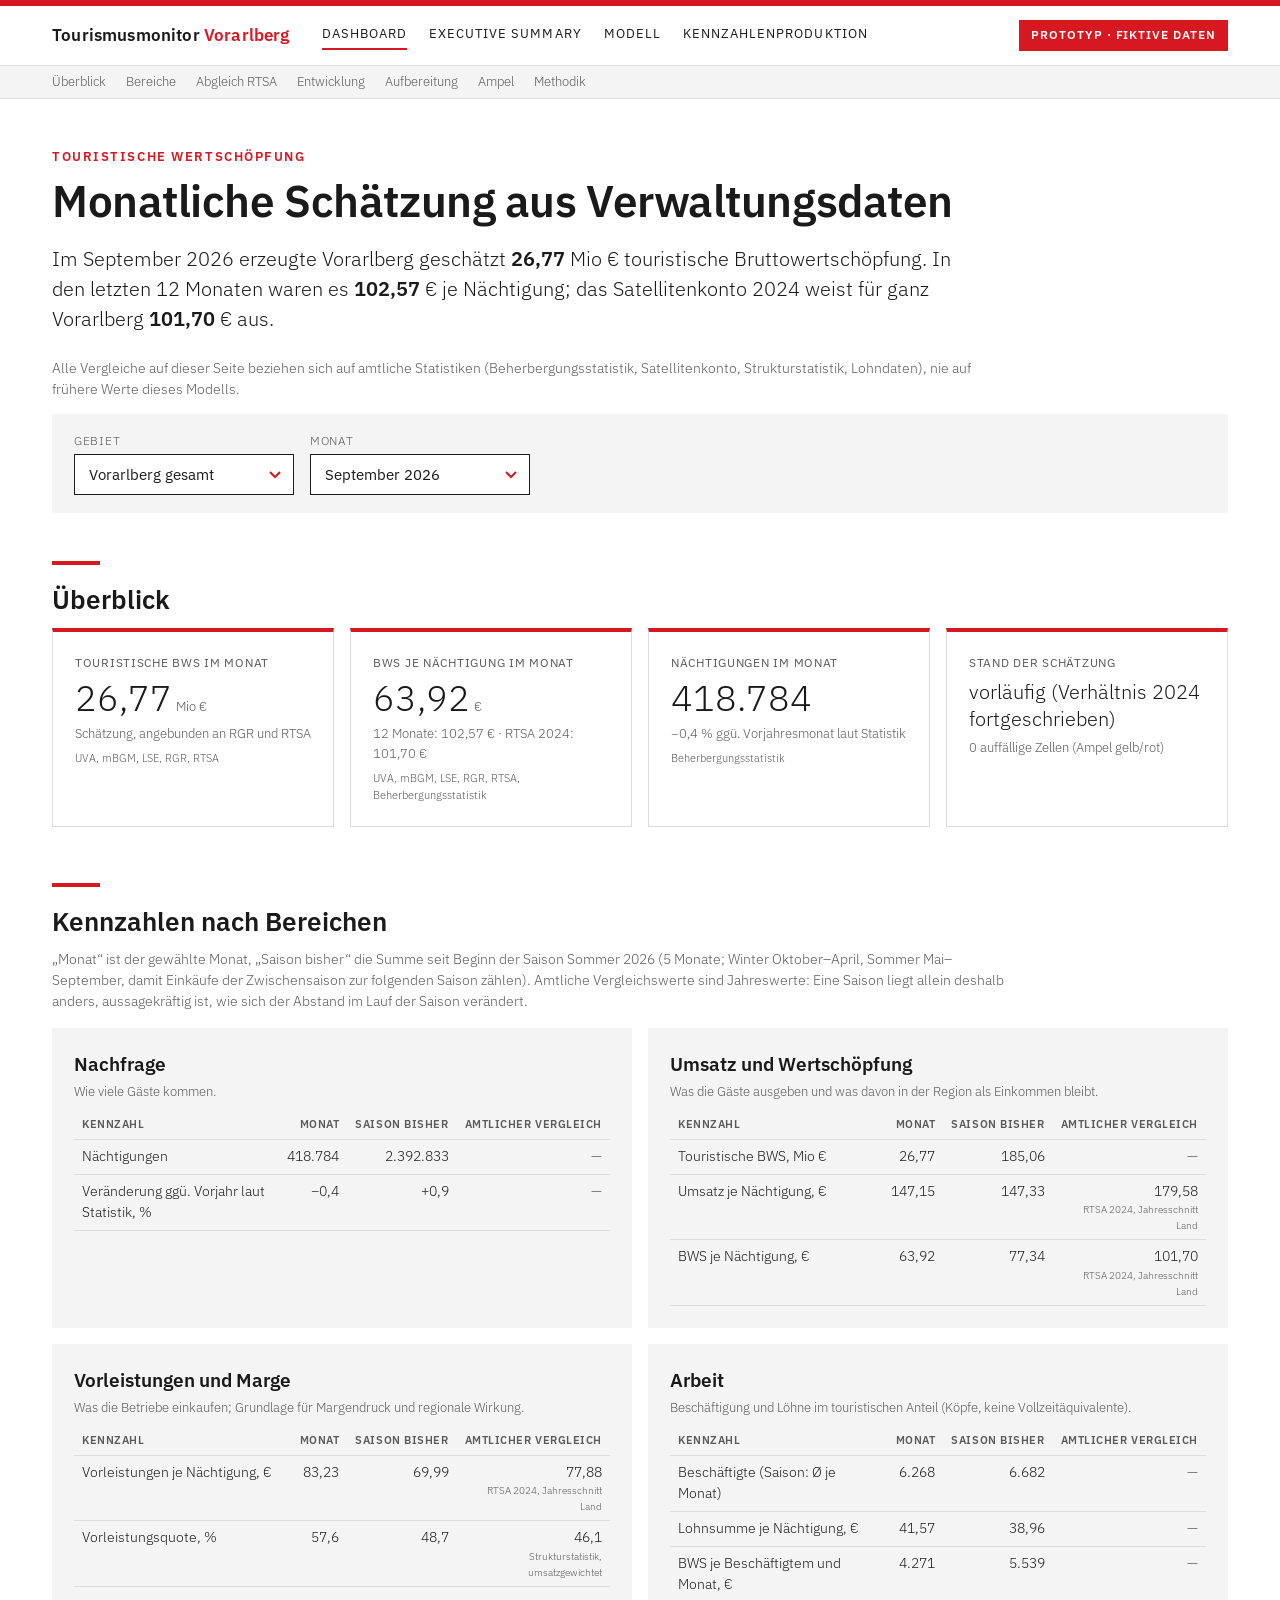
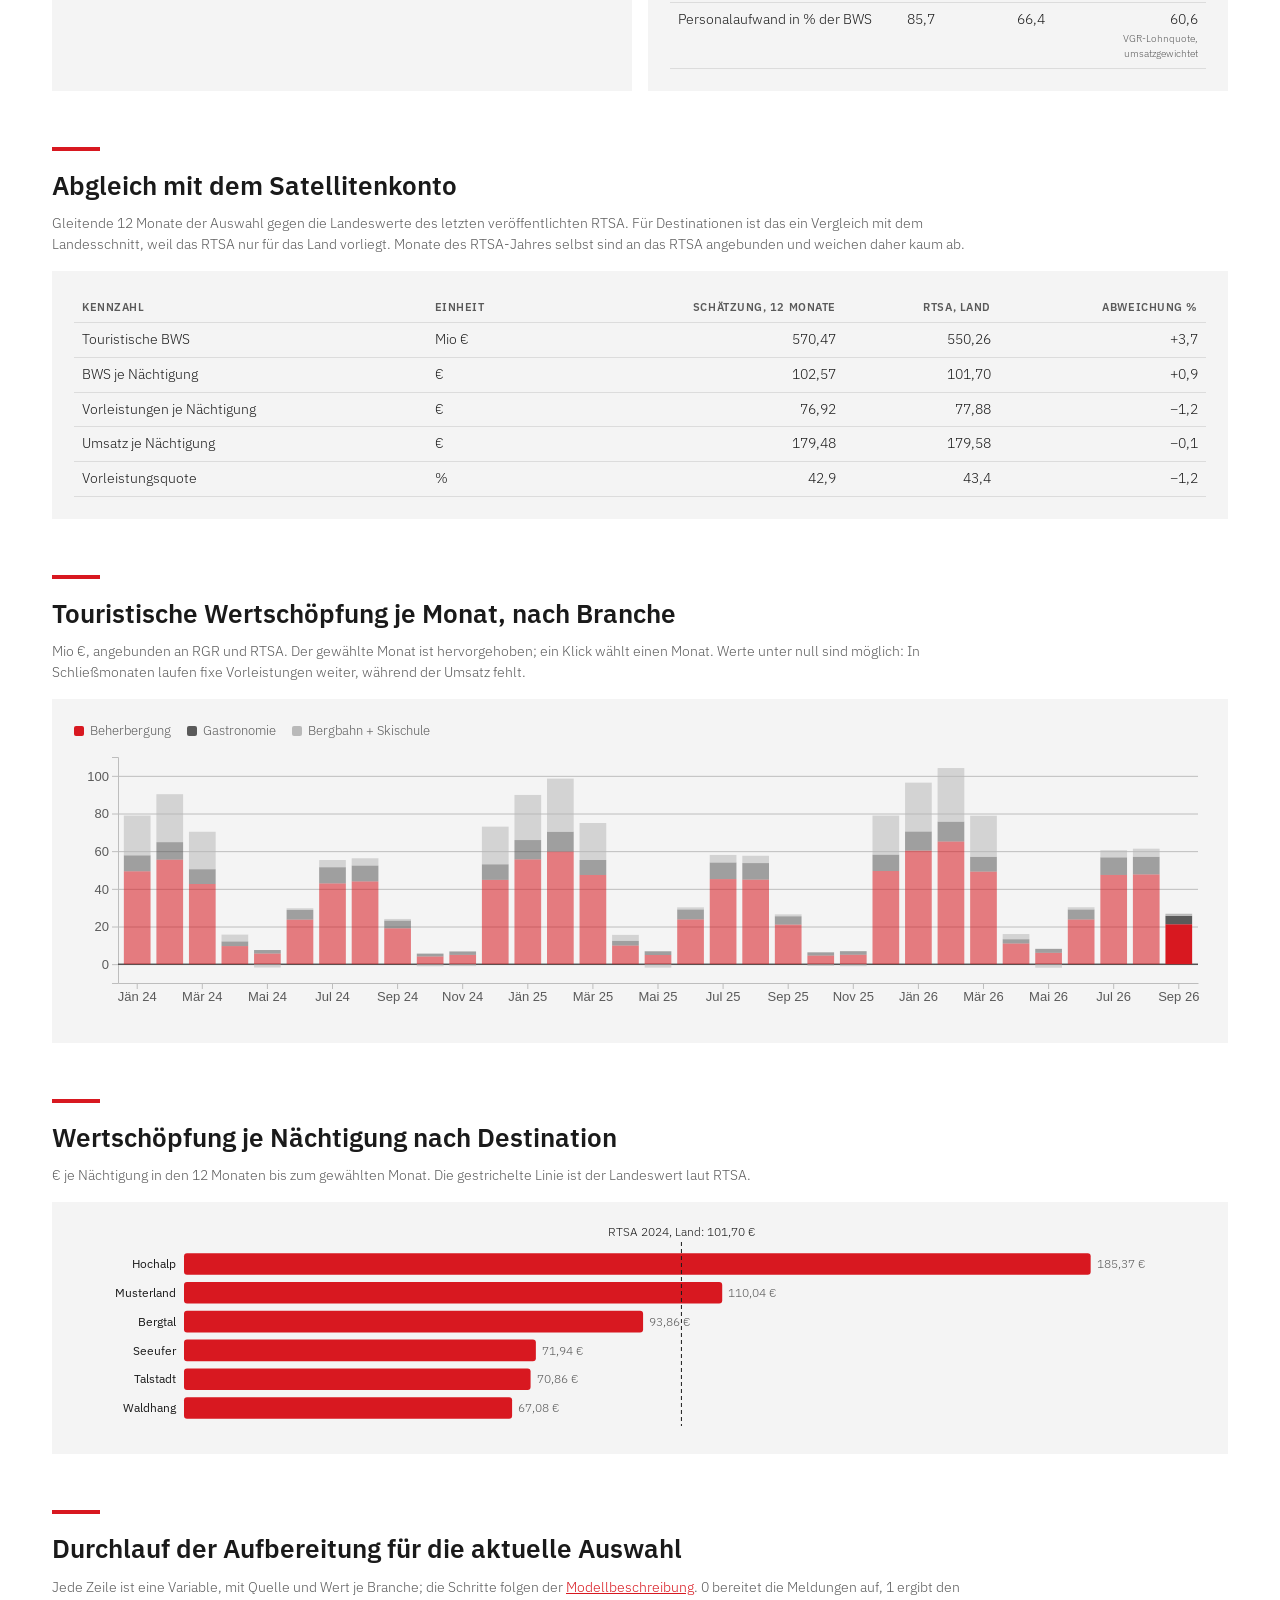
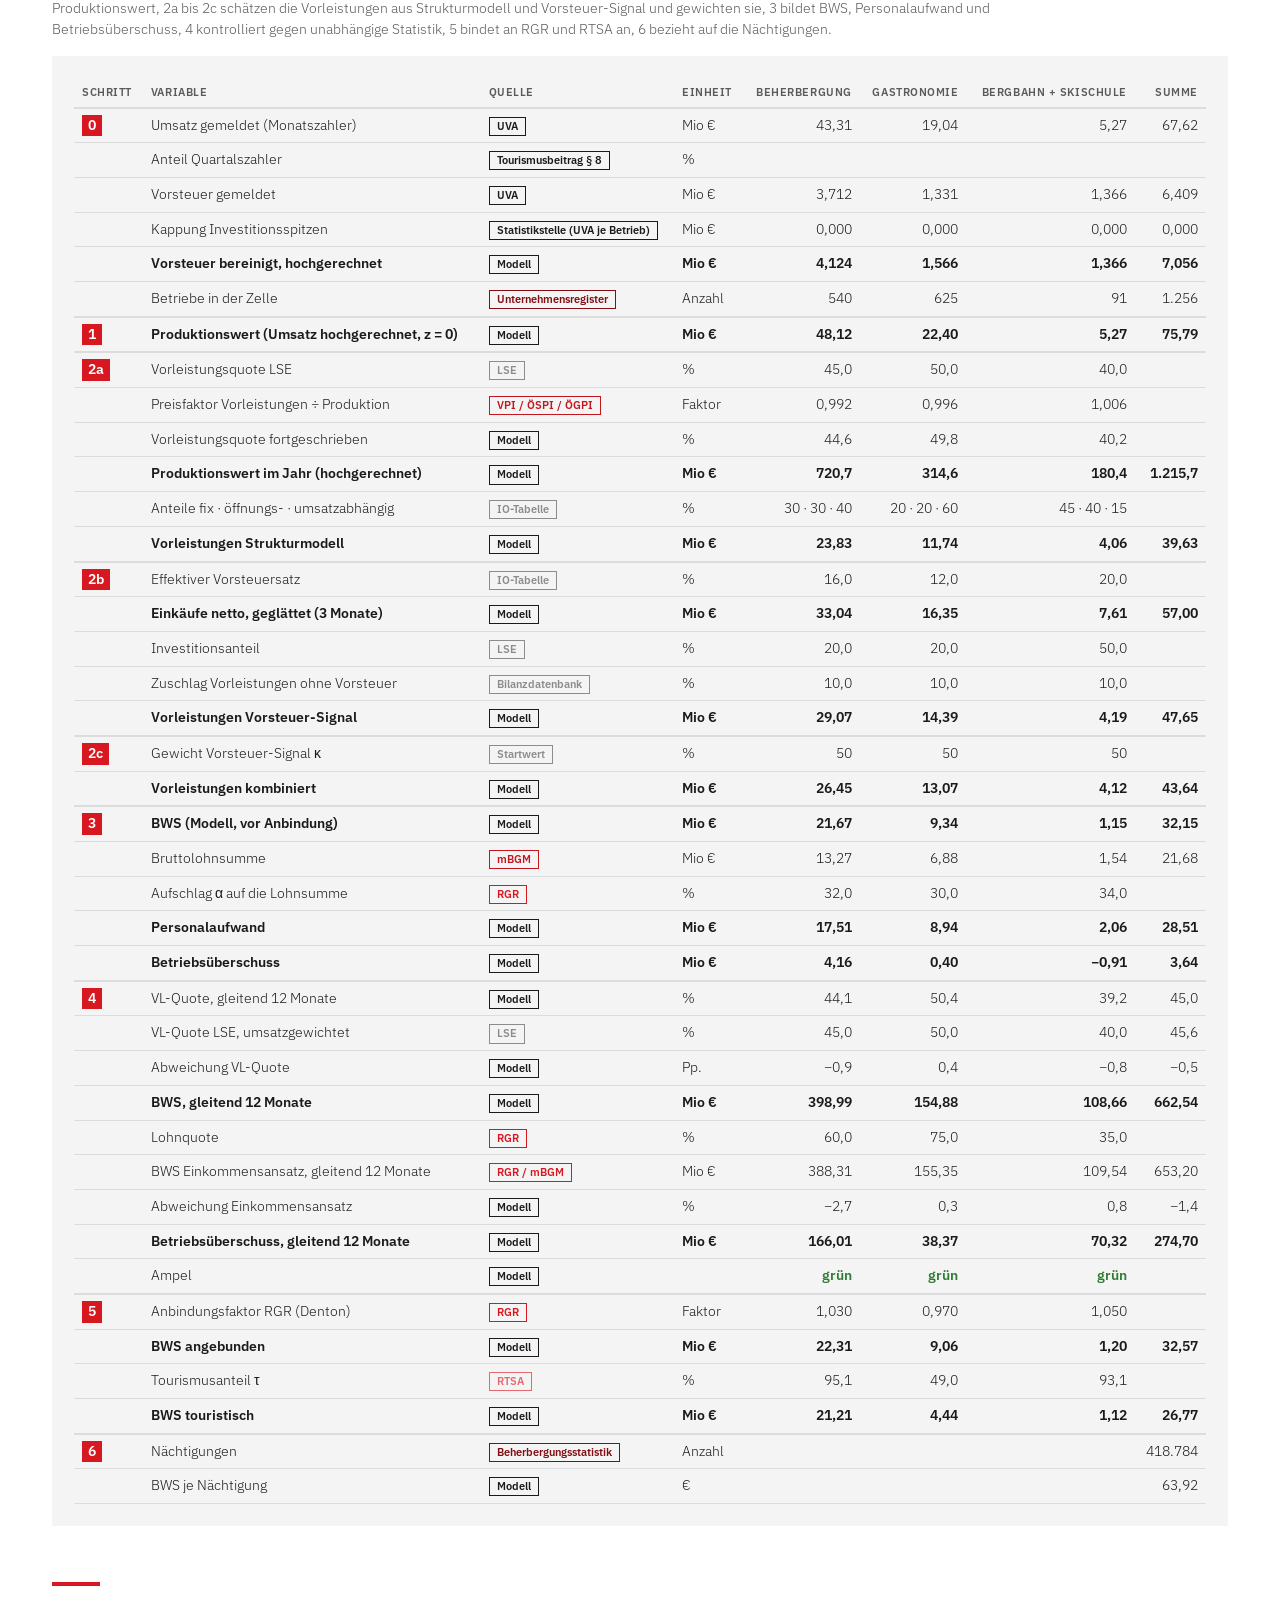
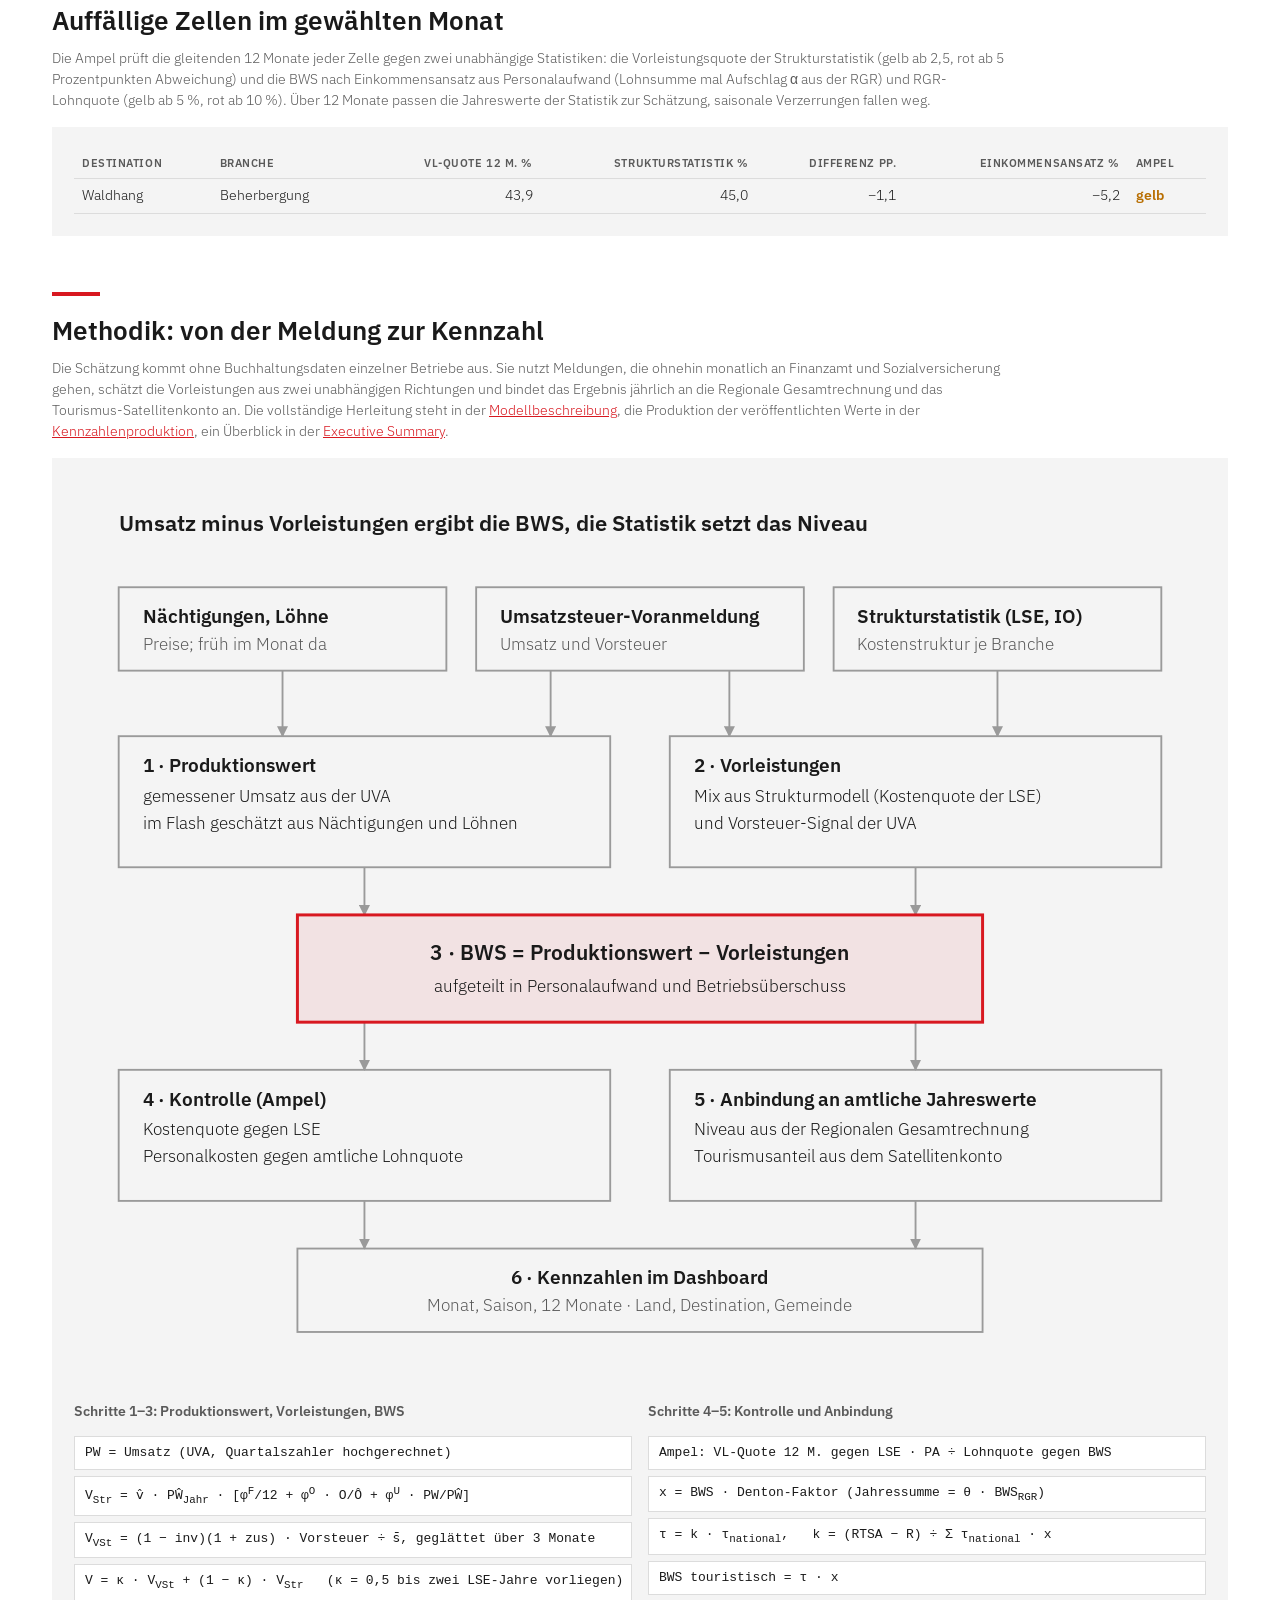
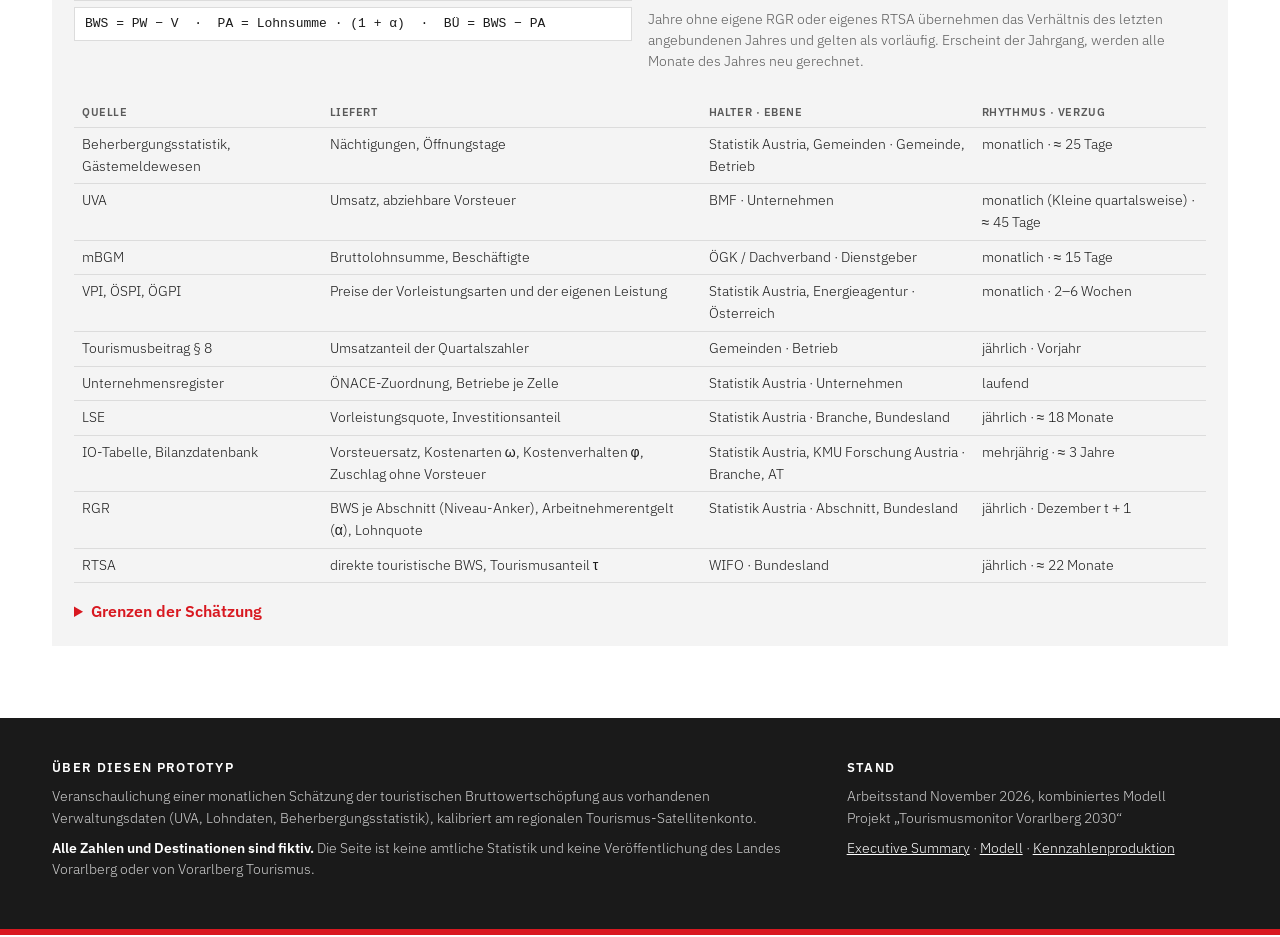
==== commit c176b36c: "Kombiniertes Modell im Dashboard, Unterseiten Executive Summary, Modell und Kennzahlenproduktion - R" ====
--- a/index.html
+++ b/index.html
@@ -84,7 +84,12 @@
 .vh-name span{color:var(--red)}
 .vh-nav{display:flex;gap:22px;flex-wrap:wrap;font-size:13px;text-transform:uppercase;letter-spacing:.08em}
 .vh-nav a{text-decoration:none;font-weight:400;padding:4px 0;border-bottom:2px solid transparent}
-.vh-nav a:hover{border-bottom-color:var(--red)}
+.vh-nav a:hover,.vh-nav a[aria-current]{border-bottom-color:var(--red)}
+.vh-sub{border-top:1px solid var(--line);background:var(--panel)}
+.vh-sub-in{max-width:1240px;margin:0 auto;padding:6px 32px;display:flex;gap:20px;flex-wrap:wrap;font-size:13px}
+.vh-sub a{text-decoration:none;color:var(--grey)}
+.vh-sub a:hover{color:var(--red)}
+.tm-sub a,.tm-note a{color:var(--red)}
 .vh-proto{margin-left:auto;background:var(--red);color:#fff;font-size:12px;text-transform:uppercase;letter-spacing:.08em;padding:6px 12px;font-weight:600}
 .page{max-width:1240px;margin:0 auto;padding:48px 32px 0}
 .tm-kicker{color:var(--red);text-transform:uppercase;letter-spacing:.12em;font-size:13px;font-weight:600;margin:0 0 8px}
@@ -127,11 +132,12 @@
 <header class="vh">
   <div class="vh-in">
     <div class="vh-name">Tourismusmonitor <span>Vorarlberg</span></div>
-    <nav class="vh-nav" aria-label="Seitennavigation">
-      <a href="#ueberblick">Überblick</a><a href="#bereiche">Bereiche</a><a href="#abgleich">Abgleich RTSA</a><a href="#verlauf">Entwicklung</a><a href="#durchlauf">Aufbereitung</a><a href="#methodik">Methodik</a>
+    <nav class="vh-nav" aria-label="Seiten">
+      <a href="index.html" aria-current="page">Dashboard</a><a href="executive-summary.html">Executive Summary</a><a href="modell.html">Modell</a><a href="kennzahlenproduktion.html">Kennzahlenproduktion</a>
     </nav>
     <div class="vh-proto">Prototyp · fiktive Daten</div>
   </div>
+  <nav class="vh-sub" aria-label="Auf dieser Seite"><div class="vh-sub-in"><a href="#ueberblick">Überblick</a><a href="#bereiche">Bereiche</a><a href="#abgleich">Abgleich RTSA</a><a href="#verlauf">Entwicklung</a><a href="#durchlauf">Aufbereitung</a><a href="#ampel">Ampel</a><a href="#methodik">Methodik</a></div></nav>
 </header>
 <main class="page">
 <div class="tm">
@@ -155,14 +161,14 @@
     <div class="tm-tile" id="kachel-bws">
       <p class="tm-tile-k">Touristische BWS im Monat</p>
       <p class="tm-tile-v"><span data-draw="kpi" data-fmt="mio" data-source="auswahl" data-field="bws" data-row="0">—</span><span class="tm-tile-u">Mio €</span></p>
-      <p class="tm-tile-d">Schätzung, kalibriert am RTSA</p>
-      <p class="tm-tile-src">UVA, Strukturparameter, RTSA</p>
+      <p class="tm-tile-d">Schätzung, angebunden an RGR und RTSA</p>
+      <p class="tm-tile-src">UVA, mBGM, LSE, RGR, RTSA</p>
     </div>
     <div class="tm-tile" id="kachel-bws-je-n">
       <p class="tm-tile-k">BWS je Nächtigung im Monat</p>
       <p class="tm-tile-v"><span data-draw="kpi" data-fmt="eur" data-source="auswahl" data-field="bws_je_n" data-row="0">—</span><span class="tm-tile-u">€</span></p>
       <p class="tm-tile-d">12 Monate: <span data-draw="kpi" data-fmt="eur" data-source="auswahl" data-field="g_bws_je_n" data-row="0">—</span> € · RTSA <span data-draw="kpi" data-fmt="text" data-source="rtsa_ref" data-field="jahr" data-row="0">—</span>: <span data-draw="kpi" data-fmt="eur" data-source="rtsa_ref" data-field="bws_je_n" data-row="0">—</span> €</p>
-      <p class="tm-tile-src">UVA, Beherbergungsstatistik, RTSA</p>
+      <p class="tm-tile-src">UVA, mBGM, LSE, RGR, RTSA, Beherbergungsstatistik</p>
     </div>
     <div class="tm-tile" id="kachel-naechtigungen">
       <p class="tm-tile-k">Nächtigungen im Monat</p>
@@ -234,7 +240,7 @@
 
   <section class="tm-sec" id="abgleich">
     <h2 class="tm-h2">Abgleich mit dem Satellitenkonto</h2>
-    <p class="tm-sub">Gleitende 12 Monate der Auswahl gegen die Landeswerte des letzten veröffentlichten RTSA. Für Destinationen ist das ein Vergleich mit dem Landesschnitt, weil das RTSA nur für das Land vorliegt. Monate des RTSA-Jahres selbst sind auf das RTSA kalibriert und weichen daher kaum ab.</p>
+    <p class="tm-sub">Gleitende 12 Monate der Auswahl gegen die Landeswerte des letzten veröffentlichten RTSA. Für Destinationen ist das ein Vergleich mit dem Landesschnitt, weil das RTSA nur für das Land vorliegt. Monate des RTSA-Jahres selbst sind an das RTSA angebunden und weichen daher kaum ab.</p>
     <div class="tm-card tm-tblwrap">
       <table class="tm-tbl" data-source="abgleich" data-row-key="kennzahl">
         <thead><tr>
@@ -251,7 +257,7 @@
 
   <section class="tm-sec" id="verlauf">
     <h2 class="tm-h2">Touristische Wertschöpfung je Monat, nach Branche</h2>
-    <p class="tm-sub">Mio €, kalibriert am RTSA. Der gewählte Monat ist hervorgehoben. Werte unter null sind möglich: In der Nebensaison übersteigen die Fixkosten der Bergbahnen den Umsatz.</p>
+    <p class="tm-sub">Mio €, angebunden an RGR und RTSA. Der gewählte Monat ist hervorgehoben; ein Klick wählt einen Monat. Werte unter null sind möglich: In Schließmonaten laufen fixe Vorleistungen weiter, während der Umsatz fehlt.</p>
     <div class="tm-card"><div class="tm-chart" data-draw="chart_verlauf" data-source="verlauf"></div></div>
   </section>
 
@@ -263,7 +269,7 @@
 
   <section class="tm-sec" id="durchlauf">
     <h2 class="tm-h2">Durchlauf der Aufbereitung für die aktuelle Auswahl</h2>
-    <p class="tm-sub">Jede Zeile ist eine Variable, mit Quelle und Wert je Branche. Schritt 1 bereitet die gemeldeten Daten auf, 2a schätzt die Wertschöpfung, 2b und 2c kontrollieren sie mit unabhängigen Daten, 3 und 4 rechnen den touristischen Anteil und eichen am Satellitenkonto, 5 bezieht auf die Nächtigungen.</p>
+    <p class="tm-sub">Jede Zeile ist eine Variable, mit Quelle und Wert je Branche; die Schritte folgen der <a href="modell.html">Modellbeschreibung</a>. 0 bereitet die Meldungen auf, 1 ergibt den Produktionswert, 2a bis 2c schätzen die Vorleistungen aus Strukturmodell und Vorsteuer-Signal und gewichten sie, 3 bildet BWS, Personalaufwand und Betriebsüberschuss, 4 kontrolliert gegen unabhängige Statistik, 5 bindet an RGR und RTSA an, 6 bezieht auf die Nächtigungen.</p>
     <div class="tm-card tm-tblwrap">
       <table class="tm-tbl" data-source="durchlauf" data-row-key="variable">
         <thead><tr>
@@ -283,7 +289,7 @@
 
   <section class="tm-sec" id="ampel">
     <h2 class="tm-h2">Auffällige Zellen im gewählten Monat</h2>
-    <p class="tm-sub">Die Ampel prüft die gleitenden 12 Monate jeder Zelle gegen zwei unabhängige Statistiken: die Vorleistungsquote der Strukturstatistik (gelb ab <span data-draw="c_const" data-key="vlq_gelb">—</span>, rot ab <span data-draw="c_const" data-key="vlq_rot">—</span> Prozentpunkten Abweichung) und die BWS nach Einkommensansatz aus Lohndaten und VGR-Lohnquote (gelb ab <span data-draw="c_const" data-key="eink_gelb">—</span> %, rot ab <span data-draw="c_const" data-key="eink_rot">—</span> %). Über 12 Monate passen die Jahreswerte der Statistik zur Schätzung, saisonale Verzerrungen fallen weg.</p>
+    <p class="tm-sub">Die Ampel prüft die gleitenden 12 Monate jeder Zelle gegen zwei unabhängige Statistiken: die Vorleistungsquote der Strukturstatistik (gelb ab <span data-draw="c_const" data-key="vlq_gelb">—</span>, rot ab <span data-draw="c_const" data-key="vlq_rot">—</span> Prozentpunkten Abweichung) und die BWS nach Einkommensansatz aus Personalaufwand (Lohnsumme mal Aufschlag α aus der RGR) und RGR-Lohnquote (gelb ab <span data-draw="c_const" data-key="eink_gelb">—</span> %, rot ab <span data-draw="c_const" data-key="eink_rot">—</span> %). Über 12 Monate passen die Jahreswerte der Statistik zur Schätzung, saisonale Verzerrungen fallen weg.</p>
     <div class="tm-card tm-tblwrap">
       <table class="tm-tbl" data-source="ampel_monat" data-row-key="destination,branche">
         <thead><tr>
@@ -302,81 +308,81 @@
 
   <section class="tm-sec" id="methodik">
     <h2 class="tm-h2">Methodik: von der Meldung zur Kennzahl</h2>
-    <p class="tm-sub">Die Schätzung kommt ohne Buchhaltungsdaten einzelner Betriebe aus. Sie nutzt Meldungen, die ohnehin monatlich an Finanzamt und Sozialversicherung gehen, und eicht sie jährlich am regionalen Tourismus-Satellitenkonto.</p>
+    <p class="tm-sub">Die Schätzung kommt ohne Buchhaltungsdaten einzelner Betriebe aus. Sie nutzt Meldungen, die ohnehin monatlich an Finanzamt und Sozialversicherung gehen, schätzt die Vorleistungen aus zwei unabhängigen Richtungen und bindet das Ergebnis jährlich an die Regionale Gesamtrechnung und das Tourismus-Satellitenkonto an. Die vollständige Herleitung steht in der <a href="modell.html">Modellbeschreibung</a>, die Produktion der veröffentlichten Werte in der <a href="kennzahlenproduktion.html">Kennzahlenproduktion</a>, ein Überblick in der <a href="executive-summary.html">Executive Summary</a>.</p>
     <div class="tm-card">
-      <svg class="tm-flow" viewBox="0 0 1100 470" role="img" aria-label="Datenfluss: UVA, mBGM und Strukturparameter laufen über die Aufbereitung in den Produktionsansatz mit zwei Kontrollrechnungen; RTSA liefert Tourismusanteile und Kalibrierfaktor; die Beherbergungsstatistik liefert den Nenner für Kennzahlen je Nächtigung; das RTSA gleicht nach rund 22 Monaten ab.">
-        <defs><marker id="tmah" viewBox="0 0 10 10" refX="9" refY="5" markerWidth="7" markerHeight="7" orient="auto"><path d="M0,0 L10,5 L0,10 z" fill="currentColor"/></marker></defs>
-        <g font-family="sans-serif" fill="currentColor" font-size="13">
-          <g fill="none" stroke="currentColor" stroke-width="1.5">
-            <rect x="10" y="10" width="200" height="62" rx="8"/><rect x="230" y="10" width="200" height="62" rx="8"/><rect x="450" y="10" width="200" height="62" rx="8"/><rect x="670" y="10" width="200" height="62" rx="8"/><rect x="890" y="10" width="200" height="62" rx="8"/>
-            <rect x="230" y="110" width="640" height="56" rx="8"/>
-            <rect x="230" y="204" width="300" height="62" rx="8" stroke-width="2.5"/>
-            <rect x="570" y="204" width="300" height="62" rx="8" stroke-dasharray="5 4"/>
-            <rect x="230" y="300" width="640" height="44" rx="8"/>
-            <rect x="230" y="370" width="640" height="44" rx="8"/>
-            <rect x="10" y="430" width="1080" height="34" rx="8" stroke-width="2.5"/>
-          </g>
-          <text x="22" y="34" font-weight="600">Beherbergungsstatistik</text><text x="22" y="56" font-size="11" opacity=".7">Nächtigungen · ≈ 25 Tage</text>
-          <text x="242" y="34" font-weight="600">UVA (BMF)</text><text x="242" y="56" font-size="11" opacity=".7">Umsatz, Vorsteuer · ≈ 45 Tage</text>
-          <text x="462" y="34" font-weight="600">mBGM (ÖGK)</text><text x="462" y="56" font-size="11" opacity=".7">Lohnsumme, Köpfe · ≈ 15 Tage</text>
-          <text x="682" y="34" font-weight="600">Strukturparameter</text><text x="682" y="56" font-size="11" opacity=".7">LSE, IO-Tabelle, VGR, Panel</text>
-          <text x="902" y="34" font-weight="600">RTSA (WIFO)</text><text x="902" y="56" font-size="11" opacity=".7">Anteile, Kalibrierung · ≈ 22 Mon.</text>
-          <g stroke="currentColor" stroke-width="1.5" marker-end="url(#tmah)"><line x1="330" y1="72" x2="330" y2="108"/><line x1="550" y1="72" x2="550" y2="108"/><line x1="770" y1="72" x2="770" y2="108"/><line x1="380" y1="166" x2="380" y2="202"/><line x1="720" y1="166" x2="720" y2="202"/><line x1="380" y1="266" x2="380" y2="298"/><line x1="550" y1="344" x2="550" y2="368"/><line x1="550" y1="414" x2="550" y2="428"/><line x1="110" y1="72" x2="110" y2="428"/></g>
-          <polyline points="990,72 990,322 874,322" fill="none" stroke="currentColor" stroke-width="1.5" marker-end="url(#tmah)"/>
-          <polyline points="990,322 990,392 874,392" fill="none" stroke="currentColor" stroke-width="1.5" marker-end="url(#tmah)"/>
-          <line x1="566" y1="236" x2="534" y2="236" stroke="currentColor" stroke-width="1.5" stroke-dasharray="4 3" marker-end="url(#tmah)"/>
-          <text x="244" y="133" font-weight="600">① Aufbereitung in der Statistikstelle</text><text x="244" y="153" font-size="11" opacity=".75">ÖNACE-Zuordnung · Quartalszahler hochrechnen · Investitionsspitzen kappen · Geheimhaltung</text>
-          <text x="244" y="227" font-weight="600">② Produktionsansatz (Hauptwert)</text><text x="244" y="250" font-size="11" opacity=".75">BWS = Umsatz − Vorleistungen aus Vorsteuer</text>
-          <text x="584" y="227" font-weight="600">②b/c Kontrollrechnungen</text><text x="584" y="250" font-size="11" opacity=".75">Strukturquote · Einkommensansatz</text>
-          <text x="244" y="327" font-weight="600">③ Touristischer Anteil je Branche</text>
-          <text x="244" y="397" font-weight="600">④ Kalibrierung am RTSA (letztes verfügbares Jahr)</text>
-          <text x="26" y="452" font-weight="600">⑤ Kennzahlen: BWS, BWS je Nächtigung, BWS-Quote, Lohnsumme je Nächtigung</text>
-          <text x="118" y="250" font-size="11" opacity=".75">Nenner</text>
-          <text x="998" y="315" font-size="11" opacity=".75">Anteile</text><text x="998" y="385" font-size="11" opacity=".75">Faktor</text>
-        </g>
-      </svg>
+<svg class="tm-flow" viewBox="0 0 760 596" role="img" aria-label="Rechenweg in sechs Schritten: Umsatz minus Vorleistungen ergibt die BWS, die amtliche Statistik setzt das Niveau">
+  <defs><marker id="tmah" viewBox="0 0 10 10" refX="9" refY="5" markerWidth="6" markerHeight="6" orient="auto-start-reverse"><path d="M0 0L10 5L0 10z" fill="#9A9A9A"/></marker></defs>
+  <g font-family="'IBM Plex Sans',Helvetica,Arial,sans-serif" font-size="13" fill="currentColor">
+    <g fill="none" stroke="#9A9A9A" stroke-width="1.25" marker-end="url(#tmah)">
+      <path d="M140 128V172"/><path d="M320 128V172"/><path d="M440 128V172"/><path d="M620 128V172"/>
+      <path d="M195 260V292"/><path d="M565 260V292"/><path d="M195 364V396"/><path d="M565 364V396"/>
+      <path d="M195 484V516"/><path d="M565 484V516"/>
+    </g>
+    <g fill="none" stroke="#9A9A9A" stroke-width="1.25">
+      <rect x="30" y="72" width="220" height="56"/><rect x="270" y="72" width="220" height="56"/><rect x="510" y="72" width="220" height="56"/>
+      <rect x="30" y="172" width="330" height="88"/><rect x="400" y="172" width="330" height="88"/>
+      <rect x="30" y="396" width="330" height="88"/><rect x="400" y="396" width="330" height="88"/>
+      <rect x="150" y="516" width="460" height="56"/>
+    </g>
+    <rect x="150" y="292" width="460" height="72" fill="#D81820" fill-opacity="0.08" stroke="#D81820" stroke-width="2"/>
+    <text x="30" y="34" font-size="15" font-weight="600">Umsatz minus Vorleistungen ergibt die BWS, die Statistik setzt das Niveau</text>
+    <text x="46" y="96" font-weight="600">Nächtigungen, Löhne</text><text x="46" y="114" font-size="11.5" fill="#5A5A5A">Preise; früh im Monat da</text>
+    <text x="286" y="96" font-weight="600">Umsatzsteuer-Voranmeldung</text><text x="286" y="114" font-size="11.5" fill="#5A5A5A">Umsatz und Vorsteuer</text>
+    <text x="526" y="96" font-weight="600">Strukturstatistik (LSE, IO)</text><text x="526" y="114" font-size="11.5" fill="#5A5A5A">Kostenstruktur je Branche</text>
+    <text x="46" y="196" font-weight="600">1 · Produktionswert</text><text x="46" y="216" font-size="11.5">gemessener Umsatz aus der UVA</text><text x="46" y="234" font-size="11.5">im Flash geschätzt aus Nächtigungen und Löhnen</text>
+    <text x="416" y="196" font-weight="600">2 · Vorleistungen</text><text x="416" y="216" font-size="11.5">Mix aus Strukturmodell (Kostenquote der LSE)</text><text x="416" y="234" font-size="11.5">und Vorsteuer-Signal der UVA</text>
+    <text x="380" y="322" text-anchor="middle" font-size="14" font-weight="600">3 · BWS = Produktionswert − Vorleistungen</text><text x="380" y="344" text-anchor="middle" font-size="11.5">aufgeteilt in Personalaufwand und Betriebsüberschuss</text>
+    <text x="46" y="420" font-weight="600">4 · Kontrolle (Ampel)</text><text x="46" y="440" font-size="11.5">Kostenquote gegen LSE</text><text x="46" y="458" font-size="11.5">Personalkosten gegen amtliche Lohnquote</text>
+    <text x="416" y="420" font-weight="600">5 · Anbindung an amtliche Jahreswerte</text><text x="416" y="440" font-size="11.5">Niveau aus der Regionalen Gesamtrechnung</text><text x="416" y="458" font-size="11.5">Tourismusanteil aus dem Satellitenkonto</text>
+    <text x="380" y="540" text-anchor="middle" font-weight="600">6 · Kennzahlen im Dashboard</text><text x="380" y="558" text-anchor="middle" font-size="11.5" fill="#5A5A5A">Monat, Saison, 12 Monate · Land, Destination, Gemeinde</text>
+  </g>
+</svg>
+
       <div class="tm-grid2" style="margin-top:12px">
         <div>
-          <p class="tm-note"><b>Hauptwert (2a)</b></p>
-          <div class="tm-formula">VL = Vorsteuer ÷ eff. Steuersatz × (1 − Investitionsanteil) × (1 + Zuschlag ohne VSt)</div>
-          <div class="tm-formula">BWS = Umsatz − VL</div>
-          <p class="tm-note"><b>Kontrollen</b></p>
-          <div class="tm-formula">2b: VL-Quote 12 Monate vs. Strukturstatistik</div>
-          <div class="tm-formula">2c: BWS 12 Monate vs. Lohnsumme × Lohnnebenkostenfaktor ÷ Lohnquote</div>
+          <p class="tm-note"><b>Schritte 1–3: Produktionswert, Vorleistungen, BWS</b></p>
+          <div class="tm-formula">PW = Umsatz (UVA, Quartalszahler hochgerechnet)</div>
+          <div class="tm-formula">V<sub>Str</sub> = v̂ · PŴ<sub>Jahr</sub> · [φ<sup>F</sup>/12 + φ<sup>O</sup> · O/Ô + φ<sup>U</sup> · PW/PŴ]</div>
+          <div class="tm-formula">V<sub>VSt</sub> = (1 − inv)(1 + zus) · Vorsteuer ÷ s̄, geglättet über 3 Monate</div>
+          <div class="tm-formula">V = κ · V<sub>VSt</sub> + (1 − κ) · V<sub>Str</sub> &nbsp; (κ = 0,5 bis zwei LSE-Jahre vorliegen)</div>
+          <div class="tm-formula">BWS = PW − V &nbsp;·&nbsp; PA = Lohnsumme · (1 + α) &nbsp;·&nbsp; BÜ = BWS − PA</div>
         </div>
         <div>
-          <p class="tm-note"><b>Tourismusanteil und Kalibrierung</b></p>
-          <div class="tm-formula">BWS tour. = BWS × Tourismusanteil (RTSA)</div>
-          <div class="tm-formula">BWS kalibriert = BWS tour. × RTSA ÷ Σ Modellmonate</div>
-          <p class="tm-note">Erscheint ein neues Satellitenkonto, werden die Monate dieses Jahres revidiert und der Faktor neu gesetzt. Bis dahin sind die Werte vorläufig.</p>
+          <p class="tm-note"><b>Schritte 4–5: Kontrolle und Anbindung</b></p>
+          <div class="tm-formula">Ampel: VL-Quote 12 M. gegen LSE · PA ÷ Lohnquote gegen BWS</div>
+          <div class="tm-formula">x = BWS · Denton-Faktor (Jahressumme = θ · BWS<sub>RGR</sub>)</div>
+          <div class="tm-formula">τ = k · τ<sub>national</sub>, &nbsp; k = (RTSA − R) ÷ Σ τ<sub>national</sub> · x</div>
+          <div class="tm-formula">BWS touristisch = τ · x</div>
+          <p class="tm-note">Jahre ohne eigene RGR oder eigenes RTSA übernehmen das Verhältnis des letzten angebundenen Jahres und gelten als vorläufig. Erscheint der Jahrgang, werden alle Monate des Jahres neu gerechnet.</p>
         </div>
       </div>
       <div class="tm-tblwrap" style="margin-top:12px">
         <table class="tm-tbl">
           <thead><tr><th>Quelle</th><th>Liefert</th><th>Halter · Ebene</th><th>Rhythmus · Verzug</th></tr></thead>
           <tbody>
-            <tr><td>Beherbergungsstatistik</td><td>Nächtigungen</td><td>Statistik Austria / Landesstatistik · Gemeinde</td><td>monatlich · ≈ 25 Tage</td></tr>
+            <tr><td>Beherbergungsstatistik, Gästemeldewesen</td><td>Nächtigungen, Öffnungstage</td><td>Statistik Austria, Gemeinden · Gemeinde, Betrieb</td><td>monatlich · ≈ 25 Tage</td></tr>
             <tr><td>UVA</td><td>Umsatz, abziehbare Vorsteuer</td><td>BMF · Unternehmen</td><td>monatlich (Kleine quartalsweise) · ≈ 45 Tage</td></tr>
+            <tr><td>mBGM</td><td>Bruttolohnsumme, Beschäftigte</td><td>ÖGK / Dachverband · Dienstgeber</td><td>monatlich · ≈ 15 Tage</td></tr>
+            <tr><td>VPI, ÖSPI, ÖGPI</td><td>Preise der Vorleistungsarten und der eigenen Leistung</td><td>Statistik Austria, Energieagentur · Österreich</td><td>monatlich · 2–6 Wochen</td></tr>
             <tr><td>Tourismusbeitrag § 8</td><td>Umsatzanteil der Quartalszahler</td><td>Gemeinden · Betrieb</td><td>jährlich · Vorjahr</td></tr>
             <tr><td>Unternehmensregister</td><td>ÖNACE-Zuordnung, Betriebe je Zelle</td><td>Statistik Austria · Unternehmen</td><td>laufend</td></tr>
-            <tr><td>mBGM</td><td>Bruttolohnsumme, Beschäftigte</td><td>ÖGK / Dachverband · Dienstgeber</td><td>monatlich · ≈ 15 Tage</td></tr>
-            <tr><td>IO-Tabelle, Referenzpanel</td><td>effektiver Vorsteuersatz der Einkäufe</td><td>Statistik Austria · Branche, AT</td><td>mehrjährig / jährlich</td></tr>
-            <tr><td>LSE, Bilanzdatenbank, Panel</td><td>Investitionsanteil, Zuschlag ohne Vorsteuer, VL-Quote</td><td>Statistik Austria, KMU Forschung Austria · Branche</td><td>jährlich · 12–18 Monate</td></tr>
-            <tr><td>VGR / RGR</td><td>Lohnquote</td><td>Statistik Austria · Branche, Bundesland</td><td>jährlich · ≈ 2 Jahre</td></tr>
-            <tr><td>RTSA</td><td>Tourismusanteile, Kalibrierfaktor</td><td>WIFO · Bundesland</td><td>jährlich · ≈ 22 Monate</td></tr>
+            <tr><td>LSE</td><td>Vorleistungsquote, Investitionsanteil</td><td>Statistik Austria · Branche, Bundesland</td><td>jährlich · ≈ 18 Monate</td></tr>
+            <tr><td>IO-Tabelle, Bilanzdatenbank</td><td>Vorsteuersatz, Kostenarten ω, Kostenverhalten φ, Zuschlag ohne Vorsteuer</td><td>Statistik Austria, KMU Forschung Austria · Branche, AT</td><td>mehrjährig · ≈ 3 Jahre</td></tr>
+            <tr><td>RGR</td><td>BWS je Abschnitt (Niveau-Anker), Arbeitnehmerentgelt (α), Lohnquote</td><td>Statistik Austria · Abschnitt, Bundesland</td><td>jährlich · Dezember t + 1</td></tr>
+            <tr><td>RTSA</td><td>direkte touristische BWS, Tourismusanteil τ</td><td>WIFO · Bundesland</td><td>jährlich · ≈ 22 Monate</td></tr>
           </tbody>
         </table>
       </div>
       <details>
         <summary>Grenzen der Schätzung</summary>
         <ul class="tm-list">
-          <li>UVA und mBGM melden je Unternehmen am Sitz, nicht je Betriebsstätte. Mehrbetriebs-Unternehmen müssen nach Betten oder Beschäftigten auf Destinationen verteilt werden.</li>
-          <li>Die Vorsteuer folgt dem Rechnungsdatum. Einkäufe vor Saisonbeginn erscheinen früher als ihr Verbrauch.</li>
-          <li>Investitionen sind in der Vorsteuer nicht getrennt. Investitionsanteil und Kappung großer Einzelinvestitionen sind Annahmen.</li>
-          <li>Strukturstatistik, Lohnquote und RTSA sind Jahreswerte und kommen mit 1–2 Jahren Verzug. Monats- und Saisonwerte lassen sich damit nur grob vergleichen; die Ampel nutzt deshalb gleitende 12 Monate und reagiert entsprechend träge.</li>
-          <li>Die Kalibrierung am RTSA verändert die BWS, nicht den Umsatz. Die Vorleistungen je Nächtigung werden deshalb als Umsatz minus kalibrierte BWS ausgewiesen.</li>
-          <li>Tourismusanteile liegen nur für das Land vor und gelten für alle Destinationen gleich.</li>
-          <li>Ein Unternehmen zählt ganz zu einer Branche (Hauptaktivität).</li>
+          <li>Vorleistungen werden nicht gemeldet, sondern geschätzt. Ohne Steuerdaten (Stufe 2) haben alle Betriebe einer Branche dieselbe Ausgangsquote.</li>
+          <li>Das Gewicht κ des Vorsteuer-Signals ist ein Startwert (0,5), bis zwei LSE-Jahrgänge mit UVA vorliegen.</li>
+          <li>Die Vorsteuer folgt dem Rechnungsdatum und enthält Investitionen; Kappung, Glättung und Investitionsanteil sind Näherungen.</li>
+          <li>In Schließmonaten bleiben nur fixe Vorleistungen; die BWS wird dann negativ. Das ist gewollt.</li>
+          <li>RGR, LSE und RTSA sind Jahreswerte mit 1–2 Jahren Verzug. Die Ampel nutzt deshalb gleitende 12 Monate und reagiert träge.</li>
+          <li>Anbindungsfaktor und Tourismusanteil liegen nur für das Land vor und gelten für alle Destinationen gleich.</li>
+          <li>Das Dashboard zeigt reguläre Werte. Der Flash (um Tag 25, Umsatz per Nowcast, κ = 0) ist im Prototyp nicht abgebildet.</li>
           <li>Zellen mit weniger als zehn Betrieben oder einem dominanten Betrieb dürfen nicht veröffentlicht werden.</li>
         </ul>
       </details>
@@ -395,7 +401,8 @@
     </div>
     <div>
       <h4>Stand</h4>
-      <p>Arbeitsstand November 2026<br>Projekt „Tourismusmonitor Vorarlberg 2030“</p>
+      <p>Arbeitsstand November 2026, kombiniertes Modell<br>Projekt „Tourismusmonitor Vorarlberg 2030“</p>
+      <p><a href="executive-summary.html" style="color:#fff">Executive Summary</a> · <a href="modell.html" style="color:#fff">Modell</a> · <a href="kennzahlenproduktion.html" style="color:#fff">Kennzahlenproduktion</a></p>
     </div>
   </div>
   <div class="vf-bar"></div>
@@ -403,7 +410,7 @@
 <script>// https://d3js.org v7.9.2 Copyright 2010-2026 Mike Bostock
 !function(t,n){"object"==typeof exports&&"undefined"!=typeof module?n(exports):"function"==typeof define&&define.amd?define(["exports"],n):n((t="undefined"!=typeof globalThis?globalThis:t||self).d3=t.d3||{})}(this,function(t){"use strict";function n(t,n){return null==t||null==n?NaN:t<n?-1:t>n?1:t>=n?0:NaN}function e(t,n){return null==t||null==n?NaN:n<t?-1:n>t?1:n>=t?0:NaN}function r(t){let r,o,a;function u(t,n,e=0,i=t.length){if(e<i){if(0!==r(n,n))return i;do{const r=e+i>>>1;o(t[r],n)<0?e=r+1:i=r}while(e<i)}return e}return 2!==t.length?(r=n,o=(e,r)=>n(t(e),r),a=(n,e)=>t(n)-e):(r=t===n||t===e?t:i,o=t,a=t),{left:u,center:function(t,n,e=0,r=t.length){const i=u(t,n,e,r-1);return i>e&&a(t[i-1],n)>-a(t[i],n)?i-1:i},right:function(t,n,e=0,i=t.length){if(e<i){if(0!==r(n,n))return i;do{const r=e+i>>>1;o(t[r],n)<=0?e=r+1:i=r}while(e<i)}return e}}}function i(){return 0}function o(t){return null===t?NaN:+t}const a=r(n),u=a.right,c=a.left,f=r(o).center;const s=h(g),l=h(function(t){const n=g(t);return(t,e,r,i,o)=>{n(t,e,(r<<=2)+0,(i<<=2)+0,o<<=2),n(t,e,r+1,i+1,o),n(t,e,r+2,i+2,o),n(t,e,r+3,i+3,o)}});function h(t){return function(n,e,r=e){if(!((e=+e)>=0))throw new RangeError("invalid rx");if(!((r=+r)>=0))throw new RangeError("invalid ry");let{data:i,width:o,height:a}=n;if(!((o=Math.floor(o))>=0))throw new RangeError("invalid width");if(!((a=Math.floor(void 0!==a?a:i.length/o))>=0))throw new RangeError("invalid height");if(!o||!a||!e&&!r)return n;const u=e&&t(e),c=r&&t(r),f=i.slice();return u&&c?(d(u,f,i,o,a),d(u,i,f,o,a),d(u,f,i,o,a),p(c,i,f,o,a),p(c,f,i,o,a),p(c,i,f,o,a)):u?(d(u,i,f,o,a),d(u,f,i,o,a),d(u,i,f,o,a)):c&&(p(c,i,f,o,a),p(c,f,i,o,a),p(c,i,f,o,a)),n}}function d(t,n,e,r,i){for(let o=0,a=r*i;o<a;)t(n,e,o,o+=r,1)}function p(t,n,e,r,i){for(let o=0,a=r*i;o<r;++o)t(n,e,o,o+a,r)}function g(t){const n=Math.floor(t);if(n===t)return function(t){const n=2*t+1;return(e,r,i,o,a)=>{if(!((o-=a)>=i))return;let u=t*r[i];const c=a*t;for(let t=i,n=i+c;t<n;t+=a)u+=r[Math.min(o,t)];for(let t=i,f=o;t<=f;t+=a)u+=r[Math.min(o,t+c)],e[t]=u/n,u-=r[Math.max(i,t-c)]}}(t);const e=t-n,r=2*t+1;return(t,i,o,a,u)=>{if(!((a-=u)>=o))return;let c=n*i[o];const f=u*n,s=f+u;for(let t=o,n=o+f;t<n;t+=u)c+=i[Math.min(a,t)];for(let n=o,l=a;n<=l;n+=u)c+=i[Math.min(a,n+f)],t[n]=(c+e*(i[Math.max(o,n-s)]+i[Math.min(a,n+s)]))/r,c-=i[Math.max(o,n-f)]}}function y(t,n){let e=0;if(void 0===n)for(let n of t)null!=n&&(n=+n)>=n&&++e;else{let r=-1;for(let i of t)null!=(i=n(i,++r,t))&&(i=+i)>=i&&++e}return e}function v(t){return 0|t.length}function _(t){return!(t>0)}function b(t){return"object"!=typeof t||"length"in t?t:Array.from(t)}function m(t,n){let e,r=0,i=0,o=0;if(void 0===n)for(let n of t)null!=n&&(n=+n)>=n&&(e=n-i,i+=e/++r,o+=e*(n-i));else{let a=-1;for(let u of t)null!=(u=n(u,++a,t))&&(u=+u)>=u&&(e=u-i,i+=e/++r,o+=e*(u-i))}if(r>1)return o/(r-1)}function x(t,n){const e=m(t,n);return e?Math.sqrt(e):e}function w(t,n){let e,r;if(void 0===n)for(const n of t)null!=n&&(void 0===e?n>=n&&(e=r=n):(e>n&&(e=n),r<n&&(r=n)));else{let i=-1;for(let o of t)null!=(o=n(o,++i,t))&&(void 0===e?o>=o&&(e=r=o):(e>o&&(e=o),r<o&&(r=o)))}return[e,r]}class M{constructor(){this._partials=new Float64Array(32),this._n=0}add(t){const n=this._partials;let e=0;for(let r=0;r<this._n&&r<32;r++){const i=n[r],o=t+i,a=Math.abs(t)<Math.abs(i)?t-(o-i):i-(o-t);a&&(n[e++]=a),t=o}return n[e]=t,this._n=e+1,this}valueOf(){const t=this._partials;let n,e,r,i=this._n,o=0;if(i>0){for(o=t[--i];i>0&&(n=o,e=t[--i],o=n+e,r=e-(o-n),!r););i>0&&(r<0&&t[i-1]<0||r>0&&t[i-1]>0)&&(e=2*r,n=o+e,e==n-o&&(o=n))}return o}}class InternMap extends Map{constructor(t,n=E){if(super(),Object.defineProperties(this,{_intern:{value:new Map},_key:{value:n}}),null!=t)for(const[n,e]of t)this.set(n,e)}get(t){return super.get(A(this,t))}has(t){return super.has(A(this,t))}set(t,n){return super.set(T(this,t),n)}delete(t){return super.delete(S(this,t))}}class InternSet extends Set{constructor(t,n=E){if(super(),Object.defineProperties(this,{_intern:{value:new Map},_key:{value:n}}),null!=t)for(const n of t)this.add(n)}has(t){return super.has(A(this,t))}add(t){return super.add(T(this,t))}delete(t){return super.delete(S(this,t))}}function A({_intern:t,_key:n},e){const r=n(e);return t.has(r)?t.get(r):e}function T({_intern:t,_key:n},e){const r=n(e);return t.has(r)?t.get(r):(t.set(r,e),e)}function S({_intern:t,_key:n},e){const r=n(e);return t.has(r)&&(e=t.get(r),t.delete(r)),e}function E(t){return null!==t&&"object"==typeof t?t.valueOf():t}function N(t){return t}function k(t,...n){return R(t,N,N,n)}function C(t,...n){return R(t,Array.from,N,n)}function P(t,n){for(let e=1,r=n.length;e<r;++e)t=t.flatMap(t=>t.pop().map(([n,e])=>[...t,n,e]));return t}function z(t,n,...e){return R(t,N,n,e)}function $(t,n,...e){return R(t,Array.from,n,e)}function D(t){if(1!==t.length)throw new Error("duplicate key");return t[0]}function R(t,n,e,r){return function t(i,o){if(o>=r.length)return e(i);const a=new InternMap,u=r[o++];let c=-1;for(const t of i){const n=u(t,++c,i),e=a.get(n);e?e.push(t):a.set(n,[t])}for(const[n,e]of a)a.set(n,t(e,o));return n(a)}(t,0)}function F(t,n){return Array.from(n,n=>t[n])}function q(t,...n){if("function"!=typeof t[Symbol.iterator])throw new TypeError("values is not iterable");t=Array.from(t);let[e]=n;if(e&&2!==e.length||n.length>1){const r=Uint32Array.from(t,(t,n)=>n);return n.length>1?(n=n.map(n=>t.map(n)),r.sort((t,e)=>{for(const r of n){const n=U(r[t],r[e]);if(n)return n}})):(e=t.map(e),r.sort((t,n)=>U(e[t],e[n]))),F(t,r)}return t.sort(I(e))}function I(t=n){if(t===n)return U;if("function"!=typeof t)throw new TypeError("compare is not a function");return(n,e)=>{const r=t(n,e);return r||0===r?r:(0===t(e,e))-(0===t(n,n))}}function U(t,n){return(null==t||!(t>=t))-(null==n||!(n>=n))||(t<n?-1:t>n?1:0)}var O=Array.prototype.slice;function B(t){return()=>t}const Y=Math.sqrt(50),L=Math.sqrt(10),j=Math.sqrt(2);function H(t,n,e){const r=(n-t)/Math.max(0,e),i=Math.floor(Math.log10(r)),o=r/Math.pow(10,i),a=o>=Y?10:o>=L?5:o>=j?2:1;let u,c,f;return i<0?(f=Math.pow(10,-i)/a,u=Math.round(t*f),c=Math.round(n*f),u/f<t&&++u,c/f>n&&--c,f=-f):(f=Math.pow(10,i)*a,u=Math.round(t/f),c=Math.round(n/f),u*f<t&&++u,c*f>n&&--c),c<u&&.5<=e&&e<2?H(t,n,2*e):[u,c,f]}function X(t,n,e){if(!((e=+e)>0))return[];if((t=+t)===(n=+n))return[t];const r=n<t,[i,o,a]=r?H(n,t,e):H(t,n,e);if(!(o>=i))return[];const u=o-i+1,c=new Array(u);if(r)if(a<0)for(let t=0;t<u;++t)c[t]=(o-t)/-a;else for(let t=0;t<u;++t)c[t]=(o-t)*a;else if(a<0)for(let t=0;t<u;++t)c[t]=(i+t)/-a;else for(let t=0;t<u;++t)c[t]=(i+t)*a;return c}function G(t,n,e){return H(t=+t,n=+n,e=+e)[2]}function V(t,n,e){e=+e;const r=(n=+n)<(t=+t),i=r?G(n,t,e):G(t,n,e);return(r?-1:1)*(i<0?1/-i:i)}function W(t,n,e){let r;for(;;){const i=G(t,n,e);if(i===r||0===i||!isFinite(i))return[t,n];if(i>0){const e=Math.ceil(t/i),r=Math.floor(n/i);t=(e-(e*i>t))*i,n=(r+(r*i<n))*i}else if(i<0){const e=-i,r=Math.ceil(t*e),o=Math.floor(n*e);t=(r-(r/e>t))/e,n=(o+(o/e<n))/e}r=i}}function Z(t){return Math.max(1,Math.ceil(Math.log(y(t))/Math.LN2)+1)}function K(){var t=N,n=w,e=Z;function r(r){Array.isArray(r)||(r=Array.from(r));var i,o,a,c=r.length,f=new Array(c);for(i=0;i<c;++i)f[i]=t(r[i],i,r);var s=n(f),l=s[0],h=s[1],d=e(f,l,h);if(!Array.isArray(d)){const t=h,e=+d;if(n===w&&([l,h]=W(l,h,e)),(d=X(l,h,e))[0]<=l&&(a=G(l,h,e)),d[d.length-1]>=h)if(t>=h&&n===w){const t=G(l,h,e);isFinite(t)&&(t>0?h=(Math.floor(h/t)+1)*t:t<0&&(h=(Math.ceil(h*-t)+1)/-t))}else d.pop()}for(var p=d.length,g=0,y=p;d[g]<=l;)++g;for(;d[y-1]>h;)--y;(g||y<p)&&(d=d.slice(g,y),p=y-g);var v,_=new Array(p+1);for(i=0;i<=p;++i)(v=_[i]=[]).x0=i>0?d[i-1]:l,v.x1=i<p?d[i]:h;if(isFinite(a)){if(a>0)for(i=0;i<c;++i)null!=(o=f[i])&&l<=o&&o<=h&&_[Math.min(p,Math.floor((o-l)/a))].push(r[i]);else if(a<0)for(i=0;i<c;++i)if(null!=(o=f[i])&&l<=o&&o<=h){const t=Math.floor((l-o)*a);_[Math.min(p,t+(d[t]<=o))].push(r[i])}}else for(i=0;i<c;++i)null!=(o=f[i])&&l<=o&&o<=h&&_[u(d,o,0,p)].push(r[i]);return _}return r.value=function(n){return arguments.length?(t="function"==typeof n?n:B(n),r):t},r.domain=function(t){return arguments.length?(n="function"==typeof t?t:B([t[0],t[1]]),r):n},r.thresholds=function(t){return arguments.length?(e="function"==typeof t?t:B(Array.isArray(t)?O.call(t):t),r):e},r}function Q(t,n){let e;if(void 0===n)for(const n of t)null!=n&&(e<n||void 0===e&&n>=n)&&(e=n);else{let r=-1;for(let i of t)null!=(i=n(i,++r,t))&&(e<i||void 0===e&&i>=i)&&(e=i)}return e}function J(t,n){let e,r=-1,i=-1;if(void 0===n)for(const n of t)++i,null!=n&&(e<n||void 0===e&&n>=n)&&(e=n,r=i);else for(let o of t)null!=(o=n(o,++i,t))&&(e<o||void 0===e&&o>=o)&&(e=o,r=i);return r}function tt(t,n){let e;if(void 0===n)for(const n of t)null!=n&&(e>n||void 0===e&&n>=n)&&(e=n);else{let r=-1;for(let i of t)null!=(i=n(i,++r,t))&&(e>i||void 0===e&&i>=i)&&(e=i)}return e}function nt(t,n){let e,r=-1,i=-1;if(void 0===n)for(const n of t)++i,null!=n&&(e>n||void 0===e&&n>=n)&&(e=n,r=i);else for(let o of t)null!=(o=n(o,++i,t))&&(e>o||void 0===e&&o>=o)&&(e=o,r=i);return r}function et(t,n,e=0,r=1/0,i){if(n=Math.floor(n),e=Math.floor(Math.max(0,e)),r=Math.floor(Math.min(t.length-1,r)),!(e<=n&&n<=r))return t;for(i=void 0===i?U:I(i);r>e;){if(r-e>600){const o=r-e+1,a=n-e+1,u=Math.log(o),c=.5*Math.exp(2*u/3),f=.5*Math.sqrt(u*c*(o-c)/o)*(a-o/2<0?-1:1);et(t,n,Math.max(e,Math.floor(n-a*c/o+f)),Math.min(r,Math.floor(n+(o-a)*c/o+f)),i)}const o=t[n];let a=e,u=r;for(rt(t,e,n),i(t[r],o)>0&&rt(t,e,r);a<u;){for(rt(t,a,u),++a,--u;i(t[a],o)<0;)++a;for(;i(t[u],o)>0;)--u}0===i(t[e],o)?rt(t,e,u):(++u,rt(t,u,r)),u<=n&&(e=u+1),n<=u&&(r=u-1)}return t}function rt(t,n,e){const r=t[n];t[n]=t[e],t[e]=r}function it(t,e=n){let r,i=!1;if(1===e.length){let o;for(const a of t){const t=e(a);(i?n(t,o)>0:0===n(t,t))&&(r=a,o=t,i=!0)}}else for(const n of t)(i?e(n,r)>0:0===e(n,n))&&(r=n,i=!0);return r}function ot(t,n,e){if(t=Float64Array.from(function*(t,n){if(void 0===n)for(let n of t)null!=n&&(n=+n)>=n&&(yield n);else{let e=-1;for(let r of t)null!=(r=n(r,++e,t))&&(r=+r)>=r&&(yield r)}}(t,e)),(r=t.length)&&!isNaN(n=+n)){if(n<=0||r<2)return tt(t);if(n>=1)return Q(t);var r,i=(r-1)*n,o=Math.floor(i),a=Q(et(t,o).subarray(0,o+1));return a+(tt(t.subarray(o+1))-a)*(i-o)}}function at(t,n,e=o){if((r=t.length)&&!isNaN(n=+n)){if(n<=0||r<2)return+e(t[0],0,t);if(n>=1)return+e(t[r-1],r-1,t);var r,i=(r-1)*n,a=Math.floor(i),u=+e(t[a],a,t);return u+(+e(t[a+1],a+1,t)-u)*(i-a)}}function ut(t,n,e=o){if(!isNaN(n=+n)){if(r=Float64Array.from(t,(n,r)=>o(e(t[r],r,t))),n<=0)return nt(r);if(n>=1)return J(r);var r,i=Uint32Array.from(t,(t,n)=>n),a=r.length-1,u=Math.floor(a*n);return et(i,u,0,a,(t,n)=>U(r[t],r[n])),(u=it(i.subarray(0,u+1),t=>r[t]))>=0?u:-1}}function ct(t){return Array.from(function*(t){for(const n of t)yield*n}(t))}function ft(t,n){return[t,n]}function st(t,n,e){t=+t,n=+n,e=(i=arguments.length)<2?(n=t,t=0,1):i<3?1:+e;for(var r=-1,i=0|Math.max(0,Math.ceil((n-t)/e)),o=new Array(i);++r<i;)o[r]=t+r*e;return o}function lt(t,e=n){if(1===e.length)return nt(t,e);let r,i=-1,o=-1;for(const n of t)++o,(i<0?0===e(n,n):e(n,r)<0)&&(r=n,i=o);return i}var ht=dt(Math.random);function dt(t){return function(n,e=0,r=n.length){let i=r-(e=+e);for(;i;){const r=t()*i--|0,o=n[i+e];n[i+e]=n[r+e],n[r+e]=o}return n}}function pt(t){if(!(i=t.length))return[];for(var n=-1,e=tt(t,gt),r=new Array(e);++n<e;)for(var i,o=-1,a=r[n]=new Array(i);++o<i;)a[o]=t[o][n];return r}function gt(t){return t.length}function yt(t){return t instanceof InternSet?t:new InternSet(t)}function vt(t,n){const e=t[Symbol.iterator](),r=new Set;for(const t of n){const n=_t(t);if(r.has(n))continue;let i,o;for(;({value:i,done:o}=e.next());){if(o)return!1;const t=_t(i);if(r.add(t),Object.is(n,t))break}}return!0}function _t(t){return null!==t&&"object"==typeof t?t.valueOf():t}function bt(t){return t}var mt=1e-6;function xt(t){return"translate("+t+",0)"}function wt(t){return"translate(0,"+t+")"}function Mt(t){return n=>+t(n)}function At(t,n){return n=Math.max(0,t.bandwidth()-2*n)/2,t.round()&&(n=Math.round(n)),e=>+t(e)+n}function Tt(){return!this.__axis}function St(t,n){var e=[],r=null,i=null,o=6,a=6,u=3,c="undefined"!=typeof window&&window.devicePixelRatio>1?0:.5,f=1===t||4===t?-1:1,s=4===t||2===t?"x":"y",l=1===t||3===t?xt:wt;function h(h){var d=null==r?n.ticks?n.ticks.apply(n,e):n.domain():r,p=null==i?n.tickFormat?n.tickFormat.apply(n,e):bt:i,g=Math.max(o,0)+u,y=n.range(),v=+y[0]+c,_=+y[y.length-1]+c,b=(n.bandwidth?At:Mt)(n.copy(),c),m=h.selection?h.selection():h,x=m.selectAll(".domain").data([null]),w=m.selectAll(".tick").data(d,n).order(),M=w.exit(),A=w.enter().append("g").attr("class","tick"),T=w.select("line"),S=w.select("text");x=x.merge(x.enter().insert("path",".tick").attr("class","domain").attr("stroke","currentColor")),w=w.merge(A),T=T.merge(A.append("line").attr("stroke","currentColor").attr(s+"2",f*o)),S=S.merge(A.append("text").attr("fill","currentColor").attr(s,f*g).attr("dy",1===t?"0em":3===t?"0.71em":"0.32em")),h!==m&&(x=x.transition(h),w=w.transition(h),T=T.transition(h),S=S.transition(h),M=M.transition(h).attr("opacity",mt).attr("transform",function(t){return isFinite(t=b(t))?l(t+c):this.getAttribute("transform")}),A.attr("opacity",mt).attr("transform",function(t){var n=this.parentNode.__axis;return l((n&&isFinite(n=n(t))?n:b(t))+c)})),M.remove(),x.attr("d",4===t||2===t?a?"M"+f*a+","+v+"H"+c+"V"+_+"H"+f*a:"M"+c+","+v+"V"+_:a?"M"+v+","+f*a+"V"+c+"H"+_+"V"+f*a:"M"+v+","+c+"H"+_),w.attr("opacity",1).attr("transform",function(t){return l(b(t)+c)}),T.attr(s+"2",f*o),S.attr(s,f*g).text(p),m.filter(Tt).attr("fill","none").attr("font-size",10).attr("font-family","sans-serif").attr("text-anchor",2===t?"start":4===t?"end":"middle"),m.each(function(){this.__axis=b})}return h.scale=function(t){return arguments.length?(n=t,h):n},h.ticks=function(){return e=Array.from(arguments),h},h.tickArguments=function(t){return arguments.length?(e=null==t?[]:Array.from(t),h):e.slice()},h.tickValues=function(t){return arguments.length?(r=null==t?null:Array.from(t),h):r&&r.slice()},h.tickFormat=function(t){return arguments.length?(i=t,h):i},h.tickSize=function(t){return arguments.length?(o=a=+t,h):o},h.tickSizeInner=function(t){return arguments.length?(o=+t,h):o},h.tickSizeOuter=function(t){return arguments.length?(a=+t,h):a},h.tickPadding=function(t){return arguments.length?(u=+t,h):u},h.offset=function(t){return arguments.length?(c=+t,h):c},h}var Et={value:()=>{}};function Nt(){for(var t,n=0,e=arguments.length,r={};n<e;++n){if(!(t=arguments[n]+"")||t in r||/[\s.]/.test(t))throw new Error("illegal type: "+t);r[t]=[]}return new kt(r)}function kt(t){this._=t}function Ct(t,n){for(var e,r=0,i=t.length;r<i;++r)if((e=t[r]).name===n)return e.value}function Pt(t,n,e){for(var r=0,i=t.length;r<i;++r)if(t[r].name===n){t[r]=Et,t=t.slice(0,r).concat(t.slice(r+1));break}return null!=e&&t.push({name:n,value:e}),t}kt.prototype=Nt.prototype={constructor:kt,on:function(t,n){var e,r,i=this._,o=(r=i,(t+"").trim().split(/^|\s+/).map(function(t){var n="",e=t.indexOf(".");if(e>=0&&(n=t.slice(e+1),t=t.slice(0,e)),t&&!r.hasOwnProperty(t))throw new Error("unknown type: "+t);return{type:t,name:n}})),a=-1,u=o.length;if(!(arguments.length<2)){if(null!=n&&"function"!=typeof n)throw new Error("invalid callback: "+n);for(;++a<u;)if(e=(t=o[a]).type)i[e]=Pt(i[e],t.name,n);else if(null==n)for(e in i)i[e]=Pt(i[e],t.name,null);return this}for(;++a<u;)if((e=(t=o[a]).type)&&(e=Ct(i[e],t.name)))return e},copy:function(){var t={},n=this._;for(var e in n)t[e]=n[e].slice();return new kt(t)},call:function(t,n){if((e=arguments.length-2)>0)for(var e,r,i=new Array(e),o=0;o<e;++o)i[o]=arguments[o+2];if(!this._.hasOwnProperty(t))throw new Error("unknown type: "+t);for(o=0,e=(r=this._[t]).length;o<e;++o)r[o].value.apply(n,i)},apply:function(t,n,e){if(!this._.hasOwnProperty(t))throw new Error("unknown type: "+t);for(var r=this._[t],i=0,o=r.length;i<o;++i)r[i].value.apply(n,e)}};var zt="http://www.w3.org/1999/xhtml",$t={svg:"http://www.w3.org/2000/svg",xhtml:zt,xlink:"http://www.w3.org/1999/xlink",xml:"http://www.w3.org/XML/1998/namespace",xmlns:"http://www.w3.org/2000/xmlns/"};function Dt(t){var n=t+="",e=n.indexOf(":");return e>=0&&"xmlns"!==(n=t.slice(0,e))&&(t=t.slice(e+1)),$t.hasOwnProperty(n)?{space:$t[n],local:t}:t}function Rt(t){return function(){var n=this.ownerDocument,e=this.namespaceURI;return e===zt&&n.documentElement.namespaceURI===zt?n.createElement(t):n.createElementNS(e,t)}}function Ft(t){return function(){return this.ownerDocument.createElementNS(t.space,t.local)}}function qt(t){var n=Dt(t);return(n.local?Ft:Rt)(n)}function It(){}function Ut(t){return null==t?It:function(){return this.querySelector(t)}}function Ot(t){return null==t?[]:Array.isArray(t)?t:Array.from(t)}function Bt(){return[]}function Yt(t){return null==t?Bt:function(){return this.querySelectorAll(t)}}function Lt(t){return function(){return this.matches(t)}}function jt(t){return function(n){return n.matches(t)}}var Ht=Array.prototype.find;function Xt(){return this.firstElementChild}var Gt=Array.prototype.filter;function Vt(){return Array.from(this.children)}function Wt(t){return new Array(t.length)}function Zt(t,n){this.ownerDocument=t.ownerDocument,this.namespaceURI=t.namespaceURI,this._next=null,this._parent=t,this.__data__=n}function Kt(t,n,e,r,i,o){for(var a,u=0,c=n.length,f=o.length;u<f;++u)(a=n[u])?(a.__data__=o[u],r[u]=a):e[u]=new Zt(t,o[u]);for(;u<c;++u)(a=n[u])&&(i[u]=a)}function Qt(t,n,e,r,i,o,a){var u,c,f,s=new Map,l=n.length,h=o.length,d=new Array(l);for(u=0;u<l;++u)(c=n[u])&&(d[u]=f=a.call(c,c.__data__,u,n)+"",s.has(f)?i[u]=c:s.set(f,c));for(u=0;u<h;++u)f=a.call(t,o[u],u,o)+"",(c=s.get(f))?(r[u]=c,c.__data__=o[u],s.delete(f)):e[u]=new Zt(t,o[u]);for(u=0;u<l;++u)(c=n[u])&&s.get(d[u])===c&&(i[u]=c)}function Jt(t){return t.__data__}function tn(t){return"object"==typeof t&&"length"in t?t:Array.from(t)}function nn(t,n){return t<n?-1:t>n?1:t>=n?0:NaN}function en(t){return function(){this.removeAttribute(t)}}function rn(t){return function(){this.removeAttributeNS(t.space,t.local)}}function on(t,n){return function(){this.setAttribute(t,n)}}function an(t,n){return function(){this.setAttributeNS(t.space,t.local,n)}}function un(t,n){return function(){var e=n.apply(this,arguments);null==e?this.removeAttribute(t):this.setAttribute(t,e)}}function cn(t,n){return function(){var e=n.apply(this,arguments);null==e?this.removeAttributeNS(t.space,t.local):this.setAttributeNS(t.space,t.local,e)}}function fn(t){return t.ownerDocument&&t.ownerDocument.defaultView||t.document&&t||t.defaultView}function sn(t){return function(){this.style.removeProperty(t)}}function ln(t,n,e){return function(){this.style.setProperty(t,n,e)}}function hn(t,n,e){return function(){var r=n.apply(this,arguments);null==r?this.style.removeProperty(t):this.style.setProperty(t,r,e)}}function dn(t,n){return t.style.getPropertyValue(n)||fn(t).getComputedStyle(t,null).getPropertyValue(n)}function pn(t){return function(){delete this[t]}}function gn(t,n){return function(){this[t]=n}}function yn(t,n){return function(){var e=n.apply(this,arguments);null==e?delete this[t]:this[t]=e}}function vn(t){return t.trim().split(/^|\s+/)}function _n(t){return t.classList||new bn(t)}function bn(t){this._node=t,this._names=vn(t.getAttribute("class")||"")}function mn(t,n){for(var e=_n(t),r=-1,i=n.length;++r<i;)e.add(n[r])}function xn(t,n){for(var e=_n(t),r=-1,i=n.length;++r<i;)e.remove(n[r])}function wn(t){return function(){mn(this,t)}}function Mn(t){return function(){xn(this,t)}}function An(t,n){return function(){(n.apply(this,arguments)?mn:xn)(this,t)}}function Tn(){this.textContent=""}function Sn(t){return function(){this.textContent=t}}function En(t){return function(){var n=t.apply(this,arguments);this.textContent=null==n?"":n}}function Nn(){this.innerHTML=""}function kn(t){return function(){this.innerHTML=t}}function Cn(t){return function(){var n=t.apply(this,arguments);this.innerHTML=null==n?"":n}}function Pn(){this.nextSibling&&this.parentNode.appendChild(this)}function zn(){this.previousSibling&&this.parentNode.insertBefore(this,this.parentNode.firstChild)}function $n(){return null}function Dn(){var t=this.parentNode;t&&t.removeChild(this)}function Rn(){var t=this.cloneNode(!1),n=this.parentNode;return n?n.insertBefore(t,this.nextSibling):t}function Fn(){var t=this.cloneNode(!0),n=this.parentNode;return n?n.insertBefore(t,this.nextSibling):t}function qn(t){return function(){var n=this.__on;if(n){for(var e,r=0,i=-1,o=n.length;r<o;++r)e=n[r],t.type&&e.type!==t.type||e.name!==t.name?n[++i]=e:this.removeEventListener(e.type,e.listener,e.options);++i?n.length=i:delete this.__on}}}function In(t,n,e){return function(){var r,i=this.__on,o=function(t){return function(n){t.call(this,n,this.__data__)}}(n);if(i)for(var a=0,u=i.length;a<u;++a)if((r=i[a]).type===t.type&&r.name===t.name)return this.removeEventListener(r.type,r.listener,r.options),this.addEventListener(r.type,r.listener=o,r.options=e),void(r.value=n);this.addEventListener(t.type,o,e),r={type:t.type,name:t.name,value:n,listener:o,options:e},i?i.push(r):this.__on=[r]}}function Un(t,n,e){var r=fn(t),i=r.CustomEvent;"function"==typeof i?i=new i(n,e):(i=r.document.createEvent("Event"),e?(i.initEvent(n,e.bubbles,e.cancelable),i.detail=e.detail):i.initEvent(n,!1,!1)),t.dispatchEvent(i)}function On(t,n){return function(){return Un(this,t,n)}}function Bn(t,n){return function(){return Un(this,t,n.apply(this,arguments))}}Zt.prototype={constructor:Zt,appendChild:function(t){return this._parent.insertBefore(t,this._next)},insertBefore:function(t,n){return this._parent.insertBefore(t,n)},querySelector:function(t){return this._parent.querySelector(t)},querySelectorAll:function(t){return this._parent.querySelectorAll(t)}},bn.prototype={add:function(t){this._names.indexOf(t)<0&&(this._names.push(t),this._node.setAttribute("class",this._names.join(" ")))},remove:function(t){var n=this._names.indexOf(t);n>=0&&(this._names.splice(n,1),this._node.setAttribute("class",this._names.join(" ")))},contains:function(t){return this._names.indexOf(t)>=0}};var Yn=[null];function Ln(t,n){this._groups=t,this._parents=n}function jn(){return new Ln([[document.documentElement]],Yn)}function Hn(t){return"string"==typeof t?new Ln([[document.querySelector(t)]],[document.documentElement]):new Ln([[t]],Yn)}Ln.prototype=jn.prototype={constructor:Ln,select:function(t){"function"!=typeof t&&(t=Ut(t));for(var n=this._groups,e=n.length,r=new Array(e),i=0;i<e;++i)for(var o,a,u=n[i],c=u.length,f=r[i]=new Array(c),s=0;s<c;++s)(o=u[s])&&(a=t.call(o,o.__data__,s,u))&&("__data__"in o&&(a.__data__=o.__data__),f[s]=a);return new Ln(r,this._parents)},selectAll:function(t){t="function"==typeof t?function(t){return function(){return Ot(t.apply(this,arguments))}}(t):Yt(t);for(var n=this._groups,e=n.length,r=[],i=[],o=0;o<e;++o)for(var a,u=n[o],c=u.length,f=0;f<c;++f)(a=u[f])&&(r.push(t.call(a,a.__data__,f,u)),i.push(a));return new Ln(r,i)},selectChild:function(t){return this.select(null==t?Xt:function(t){return function(){return Ht.call(this.children,t)}}("function"==typeof t?t:jt(t)))},selectChildren:function(t){return this.selectAll(null==t?Vt:function(t){return function(){return Gt.call(this.children,t)}}("function"==typeof t?t:jt(t)))},filter:function(t){"function"!=typeof t&&(t=Lt(t));for(var n=this._groups,e=n.length,r=new Array(e),i=0;i<e;++i)for(var o,a=n[i],u=a.length,c=r[i]=[],f=0;f<u;++f)(o=a[f])&&t.call(o,o.__data__,f,a)&&c.push(o);return new Ln(r,this._parents)},data:function(t,n){if(!arguments.length)return Array.from(this,Jt);var e=n?Qt:Kt,r=this._parents,i=this._groups;"function"!=typeof t&&(t=function(t){return function(){return t}}(t));for(var o=i.length,a=new Array(o),u=new Array(o),c=new Array(o),f=0;f<o;++f){var s=r[f],l=i[f],h=l.length,d=tn(t.call(s,s&&s.__data__,f,r)),p=d.length,g=u[f]=new Array(p),y=a[f]=new Array(p);e(s,l,g,y,c[f]=new Array(h),d,n);for(var v,_,b=0,m=0;b<p;++b)if(v=g[b]){for(b>=m&&(m=b+1);!(_=y[m])&&++m<p;);v._next=_||null}}return(a=new Ln(a,r))._enter=u,a._exit=c,a},enter:function(){return new Ln(this._enter||this._groups.map(Wt),this._parents)},exit:function(){return new Ln(this._exit||this._groups.map(Wt),this._parents)},join:function(t,n,e){var r=this.enter(),i=this,o=this.exit();return"function"==typeof t?(r=t(r))&&(r=r.selection()):r=r.append(t+""),null!=n&&(i=n(i))&&(i=i.selection()),null==e?o.remove():e(o),r&&i?r.merge(i).order():i},merge:function(t){for(var n=t.selection?t.selection():t,e=this._groups,r=n._groups,i=e.length,o=r.length,a=Math.min(i,o),u=new Array(i),c=0;c<a;++c)for(var f,s=e[c],l=r[c],h=s.length,d=u[c]=new Array(h),p=0;p<h;++p)(f=s[p]||l[p])&&(d[p]=f);for(;c<i;++c)u[c]=e[c];return new Ln(u,this._parents)},selection:function(){return this},order:function(){for(var t=this._groups,n=-1,e=t.length;++n<e;)for(var r,i=t[n],o=i.length-1,a=i[o];--o>=0;)(r=i[o])&&(a&&4^r.compareDocumentPosition(a)&&a.parentNode.insertBefore(r,a),a=r);return this},sort:function(t){function n(n,e){return n&&e?t(n.__data__,e.__data__):!n-!e}t||(t=nn);for(var e=this._groups,r=e.length,i=new Array(r),o=0;o<r;++o){for(var a,u=e[o],c=u.length,f=i[o]=new Array(c),s=0;s<c;++s)(a=u[s])&&(f[s]=a);f.sort(n)}return new Ln(i,this._parents).order()},call:function(){var t=arguments[0];return arguments[0]=this,t.apply(null,arguments),this},nodes:function(){return Array.from(this)},node:function(){for(var t=this._groups,n=0,e=t.length;n<e;++n)for(var r=t[n],i=0,o=r.length;i<o;++i){var a=r[i];if(a)return a}return null},size:function(){let t=0;for(const n of this)++t;return t},empty:function(){return!this.node()},each:function(t){for(var n=this._groups,e=0,r=n.length;e<r;++e)for(var i,o=n[e],a=0,u=o.length;a<u;++a)(i=o[a])&&t.call(i,i.__data__,a,o);return this},attr:function(t,n){var e=Dt(t);if(arguments.length<2){var r=this.node();return e.local?r.getAttributeNS(e.space,e.local):r.getAttribute(e)}return this.each((null==n?e.local?rn:en:"function"==typeof n?e.local?cn:un:e.local?an:on)(e,n))},style:function(t,n,e){return arguments.length>1?this.each((null==n?sn:"function"==typeof n?hn:ln)(t,n,null==e?"":e)):dn(this.node(),t)},property:function(t,n){return arguments.length>1?this.each((null==n?pn:"function"==typeof n?yn:gn)(t,n)):this.node()[t]},classed:function(t,n){var e=vn(t+"");if(arguments.length<2){for(var r=_n(this.node()),i=-1,o=e.length;++i<o;)if(!r.contains(e[i]))return!1;return!0}return this.each(("function"==typeof n?An:n?wn:Mn)(e,n))},text:function(t){return arguments.length?this.each(null==t?Tn:("function"==typeof t?En:Sn)(t)):this.node().textContent},html:function(t){return arguments.length?this.each(null==t?Nn:("function"==typeof t?Cn:kn)(t)):this.node().innerHTML},raise:function(){return this.each(Pn)},lower:function(){return this.each(zn)},append:function(t){var n="function"==typeof t?t:qt(t);return this.select(function(){return this.appendChild(n.apply(this,arguments))})},insert:function(t,n){var e="function"==typeof t?t:qt(t),r=null==n?$n:"function"==typeof n?n:Ut(n);return this.select(function(){return this.insertBefore(e.apply(this,arguments),r.apply(this,arguments)||null)})},remove:function(){return this.each(Dn)},clone:function(t){return this.select(t?Fn:Rn)},datum:function(t){return arguments.length?this.property("__data__",t):this.node().__data__},on:function(t,n,e){var r,i,o=function(t){return t.trim().split(/^|\s+/).map(function(t){var n="",e=t.indexOf(".");return e>=0&&(n=t.slice(e+1),t=t.slice(0,e)),{type:t,name:n}})}(t+""),a=o.length;if(!(arguments.length<2)){for(u=n?In:qn,r=0;r<a;++r)this.each(u(o[r],n,e));return this}var u=this.node().__on;if(u)for(var c,f=0,s=u.length;f<s;++f)for(r=0,c=u[f];r<a;++r)if((i=o[r]).type===c.type&&i.name===c.name)return c.value},dispatch:function(t,n){return this.each(("function"==typeof n?Bn:On)(t,n))},[Symbol.iterator]:function*(){for(var t=this._groups,n=0,e=t.length;n<e;++n)for(var r,i=t[n],o=0,a=i.length;o<a;++o)(r=i[o])&&(yield r)}};var Xn=0;function Gn(){return new Vn}function Vn(){this._="@"+(++Xn).toString(36)}function Wn(t){let n;for(;n=t.sourceEvent;)t=n;return t}function Zn(t,n){if(t=Wn(t),void 0===n&&(n=t.currentTarget),n){var e=n.ownerSVGElement||n;if(e.createSVGPoint){var r=e.createSVGPoint();return r.x=t.clientX,r.y=t.clientY,[(r=r.matrixTransform(n.getScreenCTM().inverse())).x,r.y]}if(n.getBoundingClientRect){var i=n.getBoundingClientRect();return[t.clientX-i.left-n.clientLeft,t.clientY-i.top-n.clientTop]}}return[t.pageX,t.pageY]}Vn.prototype=Gn.prototype={constructor:Vn,get:function(t){for(var n=this._;!(n in t);)if(!(t=t.parentNode))return;return t[n]},set:function(t,n){return t[this._]=n},remove:function(t){return this._ in t&&delete t[this._]},toString:function(){return this._}};const Kn={passive:!1},Qn={capture:!0,passive:!1};function Jn(t){t.stopImmediatePropagation()}function te(t){t.preventDefault(),t.stopImmediatePropagation()}function ne(t){var n=t.document.documentElement,e=Hn(t).on("dragstart.drag",te,Qn);"onselectstart"in n?e.on("selectstart.drag",te,Qn):(n.__noselect=n.style.MozUserSelect,n.style.MozUserSelect="none")}function ee(t,n){var e=t.document.documentElement,r=Hn(t).on("dragstart.drag",null);n&&(r.on("click.drag",te,Qn),setTimeout(function(){r.on("click.drag",null)},0)),"onselectstart"in e?r.on("selectstart.drag",null):(e.style.MozUserSelect=e.__noselect,delete e.__noselect)}var re=t=>()=>t;function ie(t,{sourceEvent:n,subject:e,target:r,identifier:i,active:o,x:a,y:u,dx:c,dy:f,dispatch:s}){Object.defineProperties(this,{type:{value:t,enumerable:!0,configurable:!0},sourceEvent:{value:n,enumerable:!0,configurable:!0},subject:{value:e,enumerable:!0,configurable:!0},target:{value:r,enumerable:!0,configurable:!0},identifier:{value:i,enumerable:!0,configurable:!0},active:{value:o,enumerable:!0,configurable:!0},x:{value:a,enumerable:!0,configurable:!0},y:{value:u,enumerable:!0,configurable:!0},dx:{value:c,enumerable:!0,configurable:!0},dy:{value:f,enumerable:!0,configurable:!0},_:{value:s}})}function oe(t){return!t.ctrlKey&&!t.button}function ae(){return this.parentNode}function ue(t,n){return null==n?{x:t.x,y:t.y}:n}function ce(){return navigator.maxTouchPoints||"ontouchstart"in this}function fe(t,n,e){t.prototype=n.prototype=e,e.constructor=t}function se(t,n){var e=Object.create(t.prototype);for(var r in n)e[r]=n[r];return e}function le(){}ie.prototype.on=function(){var t=this._.on.apply(this._,arguments);return t===this._?this:t};var he=.7,de=1/he,pe="\\s*([+-]?\\d+)\\s*",ge="\\s*([+-]?(?:\\d*\\.)?\\d+(?:[eE][+-]?\\d+)?)\\s*",ye="\\s*([+-]?(?:\\d*\\.)?\\d+(?:[eE][+-]?\\d+)?)%\\s*",ve=/^#([0-9a-f]{3,8})$/,_e=new RegExp(`^rgb\\(${pe},${pe},${pe}\\)$`),be=new RegExp(`^rgb\\(${ye},${ye},${ye}\\)$`),me=new RegExp(`^rgba\\(${pe},${pe},${pe},${ge}\\)$`),xe=new RegExp(`^rgba\\(${ye},${ye},${ye},${ge}\\)$`),we=new RegExp(`^hsl\\(${ge},${ye},${ye}\\)$`),Me=new RegExp(`^hsla\\(${ge},${ye},${ye},${ge}\\)$`),Ae={aliceblue:15792383,antiquewhite:16444375,aqua:65535,aquamarine:8388564,azure:15794175,beige:16119260,bisque:16770244,black:0,blanchedalmond:16772045,blue:255,blueviolet:9055202,brown:10824234,burlywood:14596231,cadetblue:6266528,chartreuse:8388352,chocolate:13789470,coral:16744272,cornflowerblue:6591981,cornsilk:16775388,crimson:14423100,cyan:65535,darkblue:139,darkcyan:35723,darkgoldenrod:12092939,darkgray:11119017,darkgreen:25600,darkgrey:11119017,darkkhaki:12433259,darkmagenta:9109643,darkolivegreen:5597999,darkorange:16747520,darkorchid:10040012,darkred:9109504,darksalmon:15308410,darkseagreen:9419919,darkslateblue:4734347,darkslategray:3100495,darkslategrey:3100495,darkturquoise:52945,darkviolet:9699539,deeppink:16716947,deepskyblue:49151,dimgray:6908265,dimgrey:6908265,dodgerblue:2003199,firebrick:11674146,floralwhite:16775920,forestgreen:2263842,fuchsia:16711935,gainsboro:14474460,ghostwhite:16316671,gold:16766720,goldenrod:14329120,gray:8421504,green:32768,greenyellow:11403055,grey:8421504,honeydew:15794160,hotpink:16738740,indianred:13458524,indigo:4915330,ivory:16777200,khaki:15787660,lavender:15132410,lavenderblush:16773365,lawngreen:8190976,lemonchiffon:16775885,lightblue:11393254,lightcoral:15761536,lightcyan:14745599,lightgoldenrodyellow:16448210,lightgray:13882323,lightgreen:9498256,lightgrey:13882323,lightpink:16758465,lightsalmon:16752762,lightseagreen:2142890,lightskyblue:8900346,lightslategray:7833753,lightslategrey:7833753,lightsteelblue:11584734,lightyellow:16777184,lime:65280,limegreen:3329330,linen:16445670,magenta:16711935,maroon:8388608,mediumaquamarine:6737322,mediumblue:205,mediumorchid:12211667,mediumpurple:9662683,mediumseagreen:3978097,mediumslateblue:8087790,mediumspringgreen:64154,mediumturquoise:4772300,mediumvioletred:13047173,midnightblue:1644912,mintcream:16121850,mistyrose:16770273,moccasin:16770229,navajowhite:16768685,navy:128,oldlace:16643558,olive:8421376,olivedrab:7048739,orange:16753920,orangered:16729344,orchid:14315734,palegoldenrod:15657130,palegreen:10025880,paleturquoise:11529966,palevioletred:14381203,papayawhip:16773077,peachpuff:16767673,peru:13468991,pink:16761035,plum:14524637,powderblue:11591910,purple:8388736,rebeccapurple:6697881,red:16711680,rosybrown:12357519,royalblue:4286945,saddlebrown:9127187,salmon:16416882,sandybrown:16032864,seagreen:3050327,seashell:16774638,sienna:10506797,silver:12632256,skyblue:8900331,slateblue:6970061,slategray:7372944,slategrey:7372944,snow:16775930,springgreen:65407,steelblue:4620980,tan:13808780,teal:32896,thistle:14204888,tomato:16737095,turquoise:4251856,violet:15631086,wheat:16113331,white:16777215,whitesmoke:16119285,yellow:16776960,yellowgreen:10145074};function Te(){return this.rgb().formatHex()}function Se(){return this.rgb().formatRgb()}function Ee(t){var n,e;return t=(t+"").trim().toLowerCase(),(n=ve.exec(t))?(e=n[1].length,n=parseInt(n[1],16),6===e?Ne(n):3===e?new ze(n>>8&15|n>>4&240,n>>4&15|240&n,(15&n)<<4|15&n,1):8===e?ke(n>>24&255,n>>16&255,n>>8&255,(255&n)/255):4===e?ke(n>>12&15|n>>8&240,n>>8&15|n>>4&240,n>>4&15|240&n,((15&n)<<4|15&n)/255):null):(n=_e.exec(t))?new ze(n[1],n[2],n[3],1):(n=be.exec(t))?new ze(255*n[1]/100,255*n[2]/100,255*n[3]/100,1):(n=me.exec(t))?ke(n[1],n[2],n[3],n[4]):(n=xe.exec(t))?ke(255*n[1]/100,255*n[2]/100,255*n[3]/100,n[4]):(n=we.exec(t))?Ie(n[1],n[2]/100,n[3]/100,1):(n=Me.exec(t))?Ie(n[1],n[2]/100,n[3]/100,n[4]):Ae.hasOwnProperty(t)?Ne(Ae[t]):"transparent"===t?new ze(NaN,NaN,NaN,0):null}function Ne(t){return new ze(t>>16&255,t>>8&255,255&t,1)}function ke(t,n,e,r){return r<=0&&(t=n=e=NaN),new ze(t,n,e,r)}function Ce(t){return t instanceof le||(t=Ee(t)),t?new ze((t=t.rgb()).r,t.g,t.b,t.opacity):new ze}function Pe(t,n,e,r){return 1===arguments.length?Ce(t):new ze(t,n,e,null==r?1:r)}function ze(t,n,e,r){this.r=+t,this.g=+n,this.b=+e,this.opacity=+r}function $e(){return`#${qe(this.r)}${qe(this.g)}${qe(this.b)}`}function De(){const t=Re(this.opacity);return`${1===t?"rgb(":"rgba("}${Fe(this.r)}, ${Fe(this.g)}, ${Fe(this.b)}${1===t?")":`, ${t})`}`}function Re(t){return isNaN(t)?1:Math.max(0,Math.min(1,t))}function Fe(t){return Math.max(0,Math.min(255,Math.round(t)||0))}function qe(t){return((t=Fe(t))<16?"0":"")+t.toString(16)}function Ie(t,n,e,r){return r<=0?t=n=e=NaN:e<=0||e>=1?t=n=NaN:n<=0&&(t=NaN),new Be(t,n,e,r)}function Ue(t){if(t instanceof Be)return new Be(t.h,t.s,t.l,t.opacity);if(t instanceof le||(t=Ee(t)),!t)return new Be;if(t instanceof Be)return t;var n=(t=t.rgb()).r/255,e=t.g/255,r=t.b/255,i=Math.min(n,e,r),o=Math.max(n,e,r),a=NaN,u=o-i,c=(o+i)/2;return u?(a=n===o?(e-r)/u+6*(e<r):e===o?(r-n)/u+2:(n-e)/u+4,u/=c<.5?o+i:2-o-i,a*=60):u=c>0&&c<1?0:a,new Be(a,u,c,t.opacity)}function Oe(t,n,e,r){return 1===arguments.length?Ue(t):new Be(t,n,e,null==r?1:r)}function Be(t,n,e,r){this.h=+t,this.s=+n,this.l=+e,this.opacity=+r}function Ye(t){return(t=(t||0)%360)<0?t+360:t}function Le(t){return Math.max(0,Math.min(1,t||0))}function je(t,n,e){return 255*(t<60?n+(e-n)*t/60:t<180?e:t<240?n+(e-n)*(240-t)/60:n)}fe(le,Ee,{copy(t){return Object.assign(new this.constructor,this,t)},displayable(){return this.rgb().displayable()},hex:Te,formatHex:Te,formatHex8:function(){return this.rgb().formatHex8()},formatHsl:function(){return Ue(this).formatHsl()},formatRgb:Se,toString:Se}),fe(ze,Pe,se(le,{brighter(t){return t=null==t?de:Math.pow(de,t),new ze(this.r*t,this.g*t,this.b*t,this.opacity)},darker(t){return t=null==t?he:Math.pow(he,t),new ze(this.r*t,this.g*t,this.b*t,this.opacity)},rgb(){return this},clamp(){return new ze(Fe(this.r),Fe(this.g),Fe(this.b),Re(this.opacity))},displayable(){return-.5<=this.r&&this.r<255.5&&-.5<=this.g&&this.g<255.5&&-.5<=this.b&&this.b<255.5&&0<=this.opacity&&this.opacity<=1},hex:$e,formatHex:$e,formatHex8:function(){return`#${qe(this.r)}${qe(this.g)}${qe(this.b)}${qe(255*(isNaN(this.opacity)?1:this.opacity))}`},formatRgb:De,toString:De})),fe(Be,Oe,se(le,{brighter(t){return t=null==t?de:Math.pow(de,t),new Be(this.h,this.s,this.l*t,this.opacity)},darker(t){return t=null==t?he:Math.pow(he,t),new Be(this.h,this.s,this.l*t,this.opacity)},rgb(){var t=this.h%360+360*(this.h<0),n=isNaN(t)||isNaN(this.s)?0:this.s,e=this.l,r=e+(e<.5?e:1-e)*n,i=2*e-r;return new ze(je(t>=240?t-240:t+120,i,r),je(t,i,r),je(t<120?t+240:t-120,i,r),this.opacity)},clamp(){return new Be(Ye(this.h),Le(this.s),Le(this.l),Re(this.opacity))},displayable(){return(0<=this.s&&this.s<=1||isNaN(this.s))&&0<=this.l&&this.l<=1&&0<=this.opacity&&this.opacity<=1},formatHsl(){const t=Re(this.opacity);return`${1===t?"hsl(":"hsla("}${Ye(this.h)}, ${100*Le(this.s)}%, ${100*Le(this.l)}%${1===t?")":`, ${t})`}`}}));const He=Math.PI/180,Xe=180/Math.PI,Ge=.96422,Ve=.82521,We=4/29,Ze=6/29,Ke=3*Ze*Ze,Qe=Ze*Ze*Ze;function Je(t){if(t instanceof nr)return new nr(t.l,t.a,t.b,t.opacity);if(t instanceof cr)return fr(t);t instanceof ze||(t=Ce(t));var n,e,r=or(t.r),i=or(t.g),o=or(t.b),a=er((.2225045*r+.7168786*i+.0606169*o)/1);return r===i&&i===o?n=e=a:(n=er((.4360747*r+.3850649*i+.1430804*o)/Ge),e=er((.0139322*r+.0971045*i+.7141733*o)/Ve)),new nr(116*a-16,500*(n-a),200*(a-e),t.opacity)}function tr(t,n,e,r){return 1===arguments.length?Je(t):new nr(t,n,e,null==r?1:r)}function nr(t,n,e,r){this.l=+t,this.a=+n,this.b=+e,this.opacity=+r}function er(t){return t>Qe?Math.pow(t,1/3):t/Ke+We}function rr(t){return t>Ze?t*t*t:Ke*(t-We)}function ir(t){return 255*(t<=.0031308?12.92*t:1.055*Math.pow(t,1/2.4)-.055)}function or(t){return(t/=255)<=.04045?t/12.92:Math.pow((t+.055)/1.055,2.4)}function ar(t){if(t instanceof cr)return new cr(t.h,t.c,t.l,t.opacity);if(t instanceof nr||(t=Je(t)),0===t.a&&0===t.b)return new cr(NaN,0<t.l&&t.l<100?0:NaN,t.l,t.opacity);var n=Math.atan2(t.b,t.a)*Xe;return new cr(n<0?n+360:n,Math.sqrt(t.a*t.a+t.b*t.b),t.l,t.opacity)}function ur(t,n,e,r){return 1===arguments.length?ar(t):new cr(t,n,e,null==r?1:r)}function cr(t,n,e,r){this.h=+t,this.c=+n,this.l=+e,this.opacity=+r}function fr(t){if(isNaN(t.h))return new nr(t.l,0,0,t.opacity);var n=t.h*He;return new nr(t.l,Math.cos(n)*t.c,Math.sin(n)*t.c,t.opacity)}fe(nr,tr,se(le,{brighter(t){return new nr(this.l+18*(null==t?1:t),this.a,this.b,this.opacity)},darker(t){return new nr(this.l-18*(null==t?1:t),this.a,this.b,this.opacity)},rgb(){var t=(this.l+16)/116,n=isNaN(this.a)?t:t+this.a/500,e=isNaN(this.b)?t:t-this.b/200;return new ze(ir(3.1338561*(n=Ge*rr(n))-1.6168667*(t=1*rr(t))-.4906146*(e=Ve*rr(e))),ir(-.9787684*n+1.9161415*t+.033454*e),ir(.0719453*n-.2289914*t+1.4052427*e),this.opacity)}})),fe(cr,ur,se(le,{brighter(t){return new cr(this.h,this.c,this.l+18*(null==t?1:t),this.opacity)},darker(t){return new cr(this.h,this.c,this.l-18*(null==t?1:t),this.opacity)},rgb(){return fr(this).rgb()}}));var sr=-.14861,lr=1.78277,hr=-.29227,dr=-.90649,pr=1.97294,gr=pr*dr,yr=pr*lr,vr=lr*hr-dr*sr;function _r(t,n,e,r){return 1===arguments.length?function(t){if(t instanceof br)return new br(t.h,t.s,t.l,t.opacity);t instanceof ze||(t=Ce(t));var n=t.r/255,e=t.g/255,r=t.b/255,i=(vr*r+gr*n-yr*e)/(vr+gr-yr),o=r-i,a=(pr*(e-i)-hr*o)/dr,u=Math.sqrt(a*a+o*o)/(pr*i*(1-i)),c=u?Math.atan2(a,o)*Xe-120:NaN;return new br(c<0?c+360:c,u,i,t.opacity)}(t):new br(t,n,e,null==r?1:r)}function br(t,n,e,r){this.h=+t,this.s=+n,this.l=+e,this.opacity=+r}function mr(t,n,e,r,i){var o=t*t,a=o*t;return((1-3*t+3*o-a)*n+(4-6*o+3*a)*e+(1+3*t+3*o-3*a)*r+a*i)/6}function xr(t){var n=t.length-1;return function(e){var r=e<=0?e=0:e>=1?(e=1,n-1):Math.floor(e*n),i=t[r],o=t[r+1],a=r>0?t[r-1]:2*i-o,u=r<n-1?t[r+2]:2*o-i;return mr((e-r/n)*n,a,i,o,u)}}function wr(t){var n=t.length;return function(e){var r=Math.floor(((e%=1)<0?++e:e)*n),i=t[(r+n-1)%n],o=t[r%n],a=t[(r+1)%n],u=t[(r+2)%n];return mr((e-r/n)*n,i,o,a,u)}}fe(br,_r,se(le,{brighter(t){return t=null==t?de:Math.pow(de,t),new br(this.h,this.s,this.l*t,this.opacity)},darker(t){return t=null==t?he:Math.pow(he,t),new br(this.h,this.s,this.l*t,this.opacity)},rgb(){var t=isNaN(this.h)?0:(this.h+120)*He,n=+this.l,e=isNaN(this.s)?0:this.s*n*(1-n),r=Math.cos(t),i=Math.sin(t);return new ze(255*(n+e*(sr*r+lr*i)),255*(n+e*(hr*r+dr*i)),255*(n+e*(pr*r)),this.opacity)}}));var Mr=t=>()=>t;function Ar(t,n){return function(e){return t+e*n}}function Tr(t,n){var e=n-t;return e?Ar(t,e>180||e<-180?e-360*Math.round(e/360):e):Mr(isNaN(t)?n:t)}function Sr(t){return 1===(t=+t)?Er:function(n,e){return e-n?function(t,n,e){return t=Math.pow(t,e),n=Math.pow(n,e)-t,e=1/e,function(r){return Math.pow(t+r*n,e)}}(n,e,t):Mr(isNaN(n)?e:n)}}function Er(t,n){var e=n-t;return e?Ar(t,e):Mr(isNaN(t)?n:t)}var Nr=function t(n){var e=Sr(n);function r(t,n){var r=e((t=Pe(t)).r,(n=Pe(n)).r),i=e(t.g,n.g),o=e(t.b,n.b),a=Er(t.opacity,n.opacity);return function(n){return t.r=r(n),t.g=i(n),t.b=o(n),t.opacity=a(n),t+""}}return r.gamma=t,r}(1);function kr(t){return function(n){var e,r,i=n.length,o=new Array(i),a=new Array(i),u=new Array(i);for(e=0;e<i;++e)r=Pe(n[e]),o[e]=r.r||0,a[e]=r.g||0,u[e]=r.b||0;return o=t(o),a=t(a),u=t(u),r.opacity=1,function(t){return r.r=o(t),r.g=a(t),r.b=u(t),r+""}}}var Cr=kr(xr),Pr=kr(wr);function zr(t,n){n||(n=[]);var e,r=t?Math.min(n.length,t.length):0,i=n.slice();return function(o){for(e=0;e<r;++e)i[e]=t[e]*(1-o)+n[e]*o;return i}}function $r(t){return ArrayBuffer.isView(t)&&!(t instanceof DataView)}function Dr(t,n){var e,r=n?n.length:0,i=t?Math.min(r,t.length):0,o=new Array(i),a=new Array(r);for(e=0;e<i;++e)o[e]=Br(t[e],n[e]);for(;e<r;++e)a[e]=n[e];return function(t){for(e=0;e<i;++e)a[e]=o[e](t);return a}}function Rr(t,n){var e=new Date;return t=+t,n=+n,function(r){return e.setTime(t*(1-r)+n*r),e}}function Fr(t,n){return t=+t,n=+n,function(e){return t*(1-e)+n*e}}function qr(t,n){var e,r={},i={};for(e in null!==t&&"object"==typeof t||(t={}),null!==n&&"object"==typeof n||(n={}),n)e in t?r[e]=Br(t[e],n[e]):i[e]=n[e];return function(t){for(e in r)i[e]=r[e](t);return i}}var Ir=/[-+]?(?:\d+\.?\d*|\.?\d+)(?:[eE][-+]?\d+)?/g,Ur=new RegExp(Ir.source,"g");function Or(t,n){var e,r,i,o=Ir.lastIndex=Ur.lastIndex=0,a=-1,u=[],c=[];for(t+="",n+="";(e=Ir.exec(t))&&(r=Ur.exec(n));)(i=r.index)>o&&(i=n.slice(o,i),u[a]?u[a]+=i:u[++a]=i),(e=e[0])===(r=r[0])?u[a]?u[a]+=r:u[++a]=r:(u[++a]=null,c.push({i:a,x:Fr(e,r)})),o=Ur.lastIndex;return o<n.length&&(i=n.slice(o),u[a]?u[a]+=i:u[++a]=i),u.length<2?c[0]?function(t){return function(n){return t(n)+""}}(c[0].x):function(t){return function(){return t}}(n):(n=c.length,function(t){for(var e,r=0;r<n;++r)u[(e=c[r]).i]=e.x(t);return u.join("")})}function Br(t,n){var e,r=typeof n;return null==n||"boolean"===r?Mr(n):("number"===r?Fr:"string"===r?(e=Ee(n))?(n=e,Nr):Or:n instanceof Ee?Nr:n instanceof Date?Rr:$r(n)?zr:Array.isArray(n)?Dr:"function"!=typeof n.valueOf&&"function"!=typeof n.toString||isNaN(n)?qr:Fr)(t,n)}function Yr(t,n){return t=+t,n=+n,function(e){return Math.round(t*(1-e)+n*e)}}var Lr,jr=180/Math.PI,Hr={translateX:0,translateY:0,rotate:0,skewX:0,scaleX:1,scaleY:1};function Xr(t,n,e,r,i,o){var a,u,c;return(a=Math.sqrt(t*t+n*n))&&(t/=a,n/=a),(c=t*e+n*r)&&(e-=t*c,r-=n*c),(u=Math.sqrt(e*e+r*r))&&(e/=u,r/=u,c/=u),t*r<n*e&&(t=-t,n=-n,c=-c,a=-a),{translateX:i,translateY:o,rotate:Math.atan2(n,t)*jr,skewX:Math.atan(c)*jr,scaleX:a,scaleY:u}}function Gr(t,n,e,r){function i(t){return t.length?t.pop()+" ":""}return function(o,a){var u=[],c=[];return o=t(o),a=t(a),function(t,r,i,o,a,u){if(t!==i||r!==o){var c=a.push("translate(",null,n,null,e);u.push({i:c-4,x:Fr(t,i)},{i:c-2,x:Fr(r,o)})}else(i||o)&&a.push("translate("+i+n+o+e)}(o.translateX,o.translateY,a.translateX,a.translateY,u,c),function(t,n,e,o){t!==n?(t-n>180?n+=360:n-t>180&&(t+=360),o.push({i:e.push(i(e)+"rotate(",null,r)-2,x:Fr(t,n)})):n&&e.push(i(e)+"rotate("+n+r)}(o.rotate,a.rotate,u,c),function(t,n,e,o){t!==n?o.push({i:e.push(i(e)+"skewX(",null,r)-2,x:Fr(t,n)}):n&&e.push(i(e)+"skewX("+n+r)}(o.skewX,a.skewX,u,c),function(t,n,e,r,o,a){if(t!==e||n!==r){var u=o.push(i(o)+"scale(",null,",",null,")");a.push({i:u-4,x:Fr(t,e)},{i:u-2,x:Fr(n,r)})}else 1===e&&1===r||o.push(i(o)+"scale("+e+","+r+")")}(o.scaleX,o.scaleY,a.scaleX,a.scaleY,u,c),o=a=null,function(t){for(var n,e=-1,r=c.length;++e<r;)u[(n=c[e]).i]=n.x(t);return u.join("")}}}var Vr=Gr(function(t){const n=new("function"==typeof DOMMatrix?DOMMatrix:WebKitCSSMatrix)(t+"");return n.isIdentity?Hr:Xr(n.a,n.b,n.c,n.d,n.e,n.f)},"px, ","px)","deg)"),Wr=Gr(function(t){return null==t?Hr:(Lr||(Lr=document.createElementNS("http://www.w3.org/2000/svg","g")),Lr.setAttribute("transform",t),(t=Lr.transform.baseVal.consolidate())?Xr((t=t.matrix).a,t.b,t.c,t.d,t.e,t.f):Hr)},", ",")",")");function Zr(t){return((t=Math.exp(t))+1/t)/2}var Kr=function t(n,e,r){function i(t,i){var o,a,u=t[0],c=t[1],f=t[2],s=i[0],l=i[1],h=i[2],d=s-u,p=l-c,g=d*d+p*p;if(g<1e-12)a=Math.log(h/f)/n,o=function(t){return[u+t*d,c+t*p,f*Math.exp(n*t*a)]};else{var y=Math.sqrt(g),v=(h*h-f*f+r*g)/(2*f*e*y),_=(h*h-f*f-r*g)/(2*h*e*y),b=Math.log(Math.sqrt(v*v+1)-v),m=Math.log(Math.sqrt(_*_+1)-_);a=(m-b)/n,o=function(t){var r=t*a,i=Zr(b),o=f/(e*y)*(i*function(t){return((t=Math.exp(2*t))-1)/(t+1)}(n*r+b)-function(t){return((t=Math.exp(t))-1/t)/2}(b));return[u+o*d,c+o*p,f*i/Zr(n*r+b)]}}return o.duration=1e3*Math.abs(a)*n/Math.SQRT2,o}return i.rho=function(n){var e=Math.max(.001,+n),r=e*e;return t(e,r,r*r)},i}(Math.SQRT2,2,4);function Qr(t){return function(n,e){var r=t((n=Oe(n)).h,(e=Oe(e)).h),i=Er(n.s,e.s),o=Er(n.l,e.l),a=Er(n.opacity,e.opacity);return function(t){return n.h=r(t),n.s=i(t),n.l=o(t),n.opacity=a(t),n+""}}}var Jr=Qr(Tr),ti=Qr(Er);function ni(t){return function(n,e){var r=t((n=ur(n)).h,(e=ur(e)).h),i=Er(n.c,e.c),o=Er(n.l,e.l),a=Er(n.opacity,e.opacity);return function(t){return n.h=r(t),n.c=i(t),n.l=o(t),n.opacity=a(t),n+""}}}var ei=ni(Tr),ri=ni(Er);function ii(t){return function n(e){function r(n,r){var i=t((n=_r(n)).h,(r=_r(r)).h),o=Er(n.s,r.s),a=Er(n.l,r.l),u=Er(n.opacity,r.opacity);return function(t){return n.h=i(t),n.s=o(t),n.l=a(Math.pow(t,e)),n.opacity=u(t),n+""}}return e=+e,r.gamma=n,r}(1)}var oi=ii(Tr),ai=ii(Er);function ui(t,n){void 0===n&&(n=t,t=Br);for(var e=0,r=n.length-1,i=n[0],o=new Array(r<0?0:r);e<r;)o[e]=t(i,i=n[++e]);return function(t){var n=Math.max(0,Math.min(r-1,Math.floor(t*=r)));return o[n](t-n)}}var ci,fi,si=0,li=0,hi=0,di=0,pi=0,gi=0,yi="object"==typeof performance&&performance.now?performance:Date,vi="object"==typeof window&&window.requestAnimationFrame?window.requestAnimationFrame.bind(window):function(t){setTimeout(t,17)};function _i(){return pi||(vi(bi),pi=yi.now()+gi)}function bi(){pi=0}function mi(){this._call=this._time=this._next=null}function xi(t,n,e){var r=new mi;return r.restart(t,n,e),r}function wi(){_i(),++si;for(var t,n=ci;n;)(t=pi-n._time)>=0&&n._call.call(void 0,t),n=n._next;--si}function Mi(){pi=(di=yi.now())+gi,si=li=0;try{wi()}finally{si=0,function(){var t,n,e=ci,r=1/0;for(;e;)e._call?(r>e._time&&(r=e._time),t=e,e=e._next):(n=e._next,e._next=null,e=t?t._next=n:ci=n);fi=t,Ti(r)}(),pi=0}}function Ai(){var t=yi.now(),n=t-di;n>1e3&&(gi-=n,di=t)}function Ti(t){si||(li&&(li=clearTimeout(li)),t-pi>24?(t<1/0&&(li=setTimeout(Mi,Math.ceil(t-yi.now()-gi)+1)),hi&&(hi=clearInterval(hi))):(hi||(di=yi.now(),hi=setInterval(Ai,1e3)),si=1,vi(Mi)))}function Si(t,n,e){var r=new mi;return n=null==n?0:+n,r.restart(e=>{r.stop(),t(e+n)},n,e),r}mi.prototype=xi.prototype={constructor:mi,restart:function(t,n,e){if("function"!=typeof t)throw new TypeError("callback is not a function");e=(null==e?_i():+e)+(null==n?0:+n),this._next||fi===this||(fi?fi._next=this:ci=this,fi=this),this._call=t,this._time=e,Ti()},stop:function(){this._call&&(this._call=null,this._time=1/0,Ti())}};function Ei(t){return((t*=2)<=1?t*t:--t*(2-t)+1)/2}function Ni(t){return((t*=2)<=1?t*t*t:(t-=2)*t*t+2)/2}var ki=function t(n){function e(t){return Math.pow(t,n)}return n=+n,e.exponent=t,e}(3),Ci=function t(n){function e(t){return 1-Math.pow(1-t,n)}return n=+n,e.exponent=t,e}(3),Pi=function t(n){function e(t){return((t*=2)<=1?Math.pow(t,n):2-Math.pow(2-t,n))/2}return n=+n,e.exponent=t,e}(3),zi=Math.PI,$i=zi/2;function Di(t){return(1-Math.cos(zi*t))/2}function Ri(t){return 1.0009775171065494*(Math.pow(2,-10*t)-.0009765625)}function Fi(t){return((t*=2)<=1?Ri(1-t):2-Ri(t-1))/2}function qi(t){return((t*=2)<=1?1-Math.sqrt(1-t*t):Math.sqrt(1-(t-=2)*t)+1)/2}var Ii=4/11,Ui=6/11,Oi=8/11,Bi=9/11,Yi=10/11,Li=21/22,ji=7.5625;function Hi(t){return(t=+t)<Ii?ji*t*t:t<Oi?ji*(t-=Ui)*t+.75:t<Yi?ji*(t-=Bi)*t+.9375:ji*(t-=Li)*t+.984375}var Xi=1.70158,Gi=function t(n){function e(t){return(t=+t)*t*(n*(t-1)+t)}return n=+n,e.overshoot=t,e}(Xi),Vi=function t(n){function e(t){return--t*t*((t+1)*n+t)+1}return n=+n,e.overshoot=t,e}(Xi),Wi=function t(n){function e(t){return((t*=2)<1?t*t*((n+1)*t-n):(t-=2)*t*((n+1)*t+n)+2)/2}return n=+n,e.overshoot=t,e}(Xi),Zi=2*Math.PI,Ki=function t(n,e){var r=Math.asin(1/(n=Math.max(1,n)))*(e/=Zi);function i(t){return n*Ri(- --t)*Math.sin((r-t)/e)}return i.amplitude=function(n){return t(n,e*Zi)},i.period=function(e){return t(n,e)},i}(1,.3),Qi=function t(n,e){var r=Math.asin(1/(n=Math.max(1,n)))*(e/=Zi);function i(t){return 1-n*Ri(t=+t)*Math.sin((t+r)/e)}return i.amplitude=function(n){return t(n,e*Zi)},i.period=function(e){return t(n,e)},i}(1,.3),Ji=function t(n,e){var r=Math.asin(1/(n=Math.max(1,n)))*(e/=Zi);function i(t){return((t=2*t-1)<0?n*Ri(-t)*Math.sin((r-t)/e):2-n*Ri(t)*Math.sin((r+t)/e))/2}return i.amplitude=function(n){return t(n,e*Zi)},i.period=function(e){return t(n,e)},i}(1,.3),to=Nt("start","end","cancel","interrupt"),no=[];function eo(t,n,e,r,i,o){var a=t.__transition;if(a){if(e in a)return}else t.__transition={};!function(t,n,e){var r,i=t.__transition;function o(t){e.state=1,e.timer.restart(a,e.delay,e.time),e.delay<=t&&a(t-e.delay)}function a(o){var f,s,l,h;if(1!==e.state)return c();for(f in i)if((h=i[f]).name===e.name){if(3===h.state)return Si(a);4===h.state?(h.state=6,h.timer.stop(),h.on.call("interrupt",t,t.__data__,h.index,h.group),delete i[f]):+f<n&&(h.state=6,h.timer.stop(),h.on.call("cancel",t,t.__data__,h.index,h.group),delete i[f])}if(Si(function(){3===e.state&&(e.state=4,e.timer.restart(u,e.delay,e.time),u(o))}),e.state=2,e.on.call("start",t,t.__data__,e.index,e.group),2===e.state){for(e.state=3,r=new Array(l=e.tween.length),f=0,s=-1;f<l;++f)(h=e.tween[f].value.call(t,t.__data__,e.index,e.group))&&(r[++s]=h);r.length=s+1}}function u(n){for(var i=n<e.duration?e.ease.call(null,n/e.duration):(e.timer.restart(c),e.state=5,1),o=-1,a=r.length;++o<a;)r[o].call(t,i);5===e.state&&(e.on.call("end",t,t.__data__,e.index,e.group),c())}function c(){for(var r in e.state=6,e.timer.stop(),delete i[n],i)return;delete t.__transition}i[n]=e,e.timer=xi(o,0,e.time)}(t,e,{name:n,index:r,group:i,on:to,tween:no,time:o.time,delay:o.delay,duration:o.duration,ease:o.ease,timer:null,state:0})}function ro(t,n){var e=oo(t,n);if(e.state>0)throw new Error("too late; already scheduled");return e}function io(t,n){var e=oo(t,n);if(e.state>3)throw new Error("too late; already running");return e}function oo(t,n){var e=t.__transition;if(!e||!(e=e[n]))throw new Error("transition not found");return e}function ao(t,n){var e,r,i,o=t.__transition,a=!0;if(o){for(i in n=null==n?null:n+"",o)(e=o[i]).name===n?(r=e.state>2&&e.state<5,e.state=6,e.timer.stop(),e.on.call(r?"interrupt":"cancel",t,t.__data__,e.index,e.group),delete o[i]):a=!1;a&&delete t.__transition}}function uo(t,n){var e,r;return function(){var i=io(this,t),o=i.tween;if(o!==e)for(var a=0,u=(r=e=o).length;a<u;++a)if(r[a].name===n){(r=r.slice()).splice(a,1);break}i.tween=r}}function co(t,n,e){var r,i;if("function"!=typeof e)throw new Error;return function(){var o=io(this,t),a=o.tween;if(a!==r){i=(r=a).slice();for(var u={name:n,value:e},c=0,f=i.length;c<f;++c)if(i[c].name===n){i[c]=u;break}c===f&&i.push(u)}o.tween=i}}function fo(t,n,e){var r=t._id;return t.each(function(){var t=io(this,r);(t.value||(t.value={}))[n]=e.apply(this,arguments)}),function(t){return oo(t,r).value[n]}}function so(t,n){var e;return("number"==typeof n?Fr:n instanceof Ee?Nr:(e=Ee(n))?(n=e,Nr):Or)(t,n)}function lo(t){return function(){this.removeAttribute(t)}}function ho(t){return function(){this.removeAttributeNS(t.space,t.local)}}function po(t,n,e){var r,i,o=e+"";return function(){var a=this.getAttribute(t);return a===o?null:a===r?i:i=n(r=a,e)}}function go(t,n,e){var r,i,o=e+"";return function(){var a=this.getAttributeNS(t.space,t.local);return a===o?null:a===r?i:i=n(r=a,e)}}function yo(t,n,e){var r,i,o;return function(){var a,u,c=e(this);if(null!=c)return(a=this.getAttribute(t))===(u=c+"")?null:a===r&&u===i?o:(i=u,o=n(r=a,c));this.removeAttribute(t)}}function vo(t,n,e){var r,i,o;return function(){var a,u,c=e(this);if(null!=c)return(a=this.getAttributeNS(t.space,t.local))===(u=c+"")?null:a===r&&u===i?o:(i=u,o=n(r=a,c));this.removeAttributeNS(t.space,t.local)}}function _o(t,n){var e,r;function i(){var i=n.apply(this,arguments);return i!==r&&(e=(r=i)&&function(t,n){return function(e){this.setAttributeNS(t.space,t.local,n.call(this,e))}}(t,i)),e}return i._value=n,i}function bo(t,n){var e,r;function i(){var i=n.apply(this,arguments);return i!==r&&(e=(r=i)&&function(t,n){return function(e){this.setAttribute(t,n.call(this,e))}}(t,i)),e}return i._value=n,i}function mo(t,n){return function(){ro(this,t).delay=+n.apply(this,arguments)}}function xo(t,n){return n=+n,function(){ro(this,t).delay=n}}function wo(t,n){return function(){io(this,t).duration=+n.apply(this,arguments)}}function Mo(t,n){return n=+n,function(){io(this,t).duration=n}}var Ao=jn.prototype.constructor;function To(t){return function(){this.style.removeProperty(t)}}var So=0;function Eo(t,n,e,r){this._groups=t,this._parents=n,this._name=e,this._id=r}function No(t){return jn().transition(t)}function ko(){return++So}var Co=jn.prototype;Eo.prototype=No.prototype={constructor:Eo,select:function(t){var n=this._name,e=this._id;"function"!=typeof t&&(t=Ut(t));for(var r=this._groups,i=r.length,o=new Array(i),a=0;a<i;++a)for(var u,c,f=r[a],s=f.length,l=o[a]=new Array(s),h=0;h<s;++h)(u=f[h])&&(c=t.call(u,u.__data__,h,f))&&("__data__"in u&&(c.__data__=u.__data__),l[h]=c,eo(l[h],n,e,h,l,oo(u,e)));return new Eo(o,this._parents,n,e)},selectAll:function(t){var n=this._name,e=this._id;"function"!=typeof t&&(t=Yt(t));for(var r=this._groups,i=r.length,o=[],a=[],u=0;u<i;++u)for(var c,f=r[u],s=f.length,l=0;l<s;++l)if(c=f[l]){for(var h,d=t.call(c,c.__data__,l,f),p=oo(c,e),g=0,y=d.length;g<y;++g)(h=d[g])&&eo(h,n,e,g,d,p);o.push(d),a.push(c)}return new Eo(o,a,n,e)},selectChild:Co.selectChild,selectChildren:Co.selectChildren,filter:function(t){"function"!=typeof t&&(t=Lt(t));for(var n=this._groups,e=n.length,r=new Array(e),i=0;i<e;++i)for(var o,a=n[i],u=a.length,c=r[i]=[],f=0;f<u;++f)(o=a[f])&&t.call(o,o.__data__,f,a)&&c.push(o);return new Eo(r,this._parents,this._name,this._id)},merge:function(t){if(t._id!==this._id)throw new Error;for(var n=this._groups,e=t._groups,r=n.length,i=e.length,o=Math.min(r,i),a=new Array(r),u=0;u<o;++u)for(var c,f=n[u],s=e[u],l=f.length,h=a[u]=new Array(l),d=0;d<l;++d)(c=f[d]||s[d])&&(h[d]=c);for(;u<r;++u)a[u]=n[u];return new Eo(a,this._parents,this._name,this._id)},selection:function(){return new Ao(this._groups,this._parents)},transition:function(){for(var t=this._name,n=this._id,e=ko(),r=this._groups,i=r.length,o=0;o<i;++o)for(var a,u=r[o],c=u.length,f=0;f<c;++f)if(a=u[f]){var s=oo(a,n);eo(a,t,e,f,u,{time:s.time+s.delay+s.duration,delay:0,duration:s.duration,ease:s.ease})}return new Eo(r,this._parents,t,e)},call:Co.call,nodes:Co.nodes,node:Co.node,size:Co.size,empty:Co.empty,each:Co.each,on:function(t,n){var e=this._id;return arguments.length<2?oo(this.node(),e).on.on(t):this.each(function(t,n,e){var r,i,o=function(t){return(t+"").trim().split(/^|\s+/).every(function(t){var n=t.indexOf(".");return n>=0&&(t=t.slice(0,n)),!t||"start"===t})}(n)?ro:io;return function(){var a=o(this,t),u=a.on;u!==r&&(i=(r=u).copy()).on(n,e),a.on=i}}(e,t,n))},attr:function(t,n){var e=Dt(t),r="transform"===e?Wr:so;return this.attrTween(t,"function"==typeof n?(e.local?vo:yo)(e,r,fo(this,"attr."+t,n)):null==n?(e.local?ho:lo)(e):(e.local?go:po)(e,r,n))},attrTween:function(t,n){var e="attr."+t;if(arguments.length<2)return(e=this.tween(e))&&e._value;if(null==n)return this.tween(e,null);if("function"!=typeof n)throw new Error;var r=Dt(t);return this.tween(e,(r.local?_o:bo)(r,n))},style:function(t,n,e){var r="transform"==(t+="")?Vr:so;return null==n?this.styleTween(t,function(t,n){var e,r,i;return function(){var o=dn(this,t),a=(this.style.removeProperty(t),dn(this,t));return o===a?null:o===e&&a===r?i:i=n(e=o,r=a)}}(t,r)).on("end.style."+t,To(t)):"function"==typeof n?this.styleTween(t,function(t,n,e){var r,i,o;return function(){var a=dn(this,t),u=e(this),c=u+"";return null==u&&(this.style.removeProperty(t),c=u=dn(this,t)),a===c?null:a===r&&c===i?o:(i=c,o=n(r=a,u))}}(t,r,fo(this,"style."+t,n))).each(function(t,n){var e,r,i,o,a="style."+n,u="end."+a;return function(){var c=io(this,t),f=c.on,s=null==c.value[a]?o||(o=To(n)):void 0;f===e&&i===s||(r=(e=f).copy()).on(u,i=s),c.on=r}}(this._id,t)):this.styleTween(t,function(t,n,e){var r,i,o=e+"";return function(){var a=dn(this,t);return a===o?null:a===r?i:i=n(r=a,e)}}(t,r,n),e).on("end.style."+t,null)},styleTween:function(t,n,e){var r="style."+(t+="");if(arguments.length<2)return(r=this.tween(r))&&r._value;if(null==n)return this.tween(r,null);if("function"!=typeof n)throw new Error;return this.tween(r,function(t,n,e){var r,i;function o(){var o=n.apply(this,arguments);return o!==i&&(r=(i=o)&&function(t,n,e){return function(r){this.style.setProperty(t,n.call(this,r),e)}}(t,o,e)),r}return o._value=n,o}(t,n,null==e?"":e))},text:function(t){return this.tween("text","function"==typeof t?function(t){return function(){var n=t(this);this.textContent=null==n?"":n}}(fo(this,"text",t)):function(t){return function(){this.textContent=t}}(null==t?"":t+""))},textTween:function(t){var n="text";if(arguments.length<1)return(n=this.tween(n))&&n._value;if(null==t)return this.tween(n,null);if("function"!=typeof t)throw new Error;return this.tween(n,function(t){var n,e;function r(){var r=t.apply(this,arguments);return r!==e&&(n=(e=r)&&function(t){return function(n){this.textContent=t.call(this,n)}}(r)),n}return r._value=t,r}(t))},remove:function(){return this.on("end.remove",function(t){return function(){var n=this.parentNode;for(var e in this.__transition)if(+e!==t)return;n&&n.removeChild(this)}}(this._id))},tween:function(t,n){var e=this._id;if(t+="",arguments.length<2){for(var r,i=oo(this.node(),e).tween,o=0,a=i.length;o<a;++o)if((r=i[o]).name===t)return r.value;return null}return this.each((null==n?uo:co)(e,t,n))},delay:function(t){var n=this._id;return arguments.length?this.each(("function"==typeof t?mo:xo)(n,t)):oo(this.node(),n).delay},duration:function(t){var n=this._id;return arguments.length?this.each(("function"==typeof t?wo:Mo)(n,t)):oo(this.node(),n).duration},ease:function(t){var n=this._id;return arguments.length?this.each(function(t,n){if("function"!=typeof n)throw new Error;return function(){io(this,t).ease=n}}(n,t)):oo(this.node(),n).ease},easeVarying:function(t){if("function"!=typeof t)throw new Error;return this.each(function(t,n){return function(){var e=n.apply(this,arguments);if("function"!=typeof e)throw new Error;io(this,t).ease=e}}(this._id,t))},end:function(){var t,n,e=this,r=e._id,i=e.size();return new Promise(function(o,a){var u={value:a},c={value:function(){0===--i&&o()}};e.each(function(){var e=io(this,r),i=e.on;i!==t&&((n=(t=i).copy())._.cancel.push(u),n._.interrupt.push(u),n._.end.push(c)),e.on=n}),0===i&&o()})},[Symbol.iterator]:Co[Symbol.iterator]};var Po={time:null,delay:0,duration:250,ease:Ni};function zo(t,n){for(var e;!(e=t.__transition)||!(e=e[n]);)if(!(t=t.parentNode))throw new Error(`transition ${n} not found`);return e}jn.prototype.interrupt=function(t){return this.each(function(){ao(this,t)})},jn.prototype.transition=function(t){var n,e;t instanceof Eo?(n=t._id,t=t._name):(n=ko(),(e=Po).time=_i(),t=null==t?null:t+"");for(var r=this._groups,i=r.length,o=0;o<i;++o)for(var a,u=r[o],c=u.length,f=0;f<c;++f)(a=u[f])&&eo(a,t,n,f,u,e||zo(a,n));return new Eo(r,this._parents,t,n)};var $o=[null];var Do=t=>()=>t;function Ro(t,{sourceEvent:n,target:e,selection:r,mode:i,dispatch:o}){Object.defineProperties(this,{type:{value:t,enumerable:!0,configurable:!0},sourceEvent:{value:n,enumerable:!0,configurable:!0},target:{value:e,enumerable:!0,configurable:!0},selection:{value:r,enumerable:!0,configurable:!0},mode:{value:i,enumerable:!0,configurable:!0},_:{value:o}})}function Fo(t){t.preventDefault(),t.stopImmediatePropagation()}var qo={name:"drag"},Io={name:"space"},Uo={name:"handle"},Oo={name:"center"};const{abs:Bo,max:Yo,min:Lo}=Math;function jo(t){return[+t[0],+t[1]]}function Ho(t){return[jo(t[0]),jo(t[1])]}var Xo={name:"x",handles:["w","e"].map(ta),input:function(t,n){return null==t?null:[[+t[0],n[0][1]],[+t[1],n[1][1]]]},output:function(t){return t&&[t[0][0],t[1][0]]}},Go={name:"y",handles:["n","s"].map(ta),input:function(t,n){return null==t?null:[[n[0][0],+t[0]],[n[1][0],+t[1]]]},output:function(t){return t&&[t[0][1],t[1][1]]}},Vo={name:"xy",handles:["n","w","e","s","nw","ne","sw","se"].map(ta),input:function(t){return null==t?null:Ho(t)},output:function(t){return t}},Wo={overlay:"crosshair",selection:"move",n:"ns-resize",e:"ew-resize",s:"ns-resize",w:"ew-resize",nw:"nwse-resize",ne:"nesw-resize",se:"nwse-resize",sw:"nesw-resize"},Zo={e:"w",w:"e",nw:"ne",ne:"nw",se:"sw",sw:"se"},Ko={n:"s",s:"n",nw:"sw",ne:"se",se:"ne",sw:"nw"},Qo={overlay:1,selection:1,n:null,e:1,s:null,w:-1,nw:-1,ne:1,se:1,sw:-1},Jo={overlay:1,selection:1,n:-1,e:null,s:1,w:null,nw:-1,ne:-1,se:1,sw:1};function ta(t){return{type:t}}function na(t){return!t.ctrlKey&&!t.button}function ea(){var t=this.ownerSVGElement||this;return t.hasAttribute("viewBox")?[[(t=t.viewBox.baseVal).x,t.y],[t.x+t.width,t.y+t.height]]:[[0,0],[t.width.baseVal.value,t.height.baseVal.value]]}function ra(){return navigator.maxTouchPoints||"ontouchstart"in this}function ia(t){for(;!t.__brush;)if(!(t=t.parentNode))return;return t.__brush}function oa(t){var n,e=ea,r=na,i=ra,o=!0,a=Nt("start","brush","end"),u=6;function c(n){var e=n.property("__brush",g).selectAll(".overlay").data([ta("overlay")]);e.enter().append("rect").attr("class","overlay").attr("pointer-events","all").attr("cursor",Wo.overlay).merge(e).each(function(){var t=ia(this).extent;Hn(this).attr("x",t[0][0]).attr("y",t[0][1]).attr("width",t[1][0]-t[0][0]).attr("height",t[1][1]-t[0][1])}),n.selectAll(".selection").data([ta("selection")]).enter().append("rect").attr("class","selection").attr("cursor",Wo.selection).attr("fill","#777").attr("fill-opacity",.3).attr("stroke","#fff").attr("shape-rendering","crispEdges");var r=n.selectAll(".handle").data(t.handles,function(t){return t.type});r.exit().remove(),r.enter().append("rect").attr("class",function(t){return"handle handle--"+t.type}).attr("cursor",function(t){return Wo[t.type]}),n.each(f).attr("fill","none").attr("pointer-events","all").on("mousedown.brush",h).filter(i).on("touchstart.brush",h).on("touchmove.brush",d).on("touchend.brush touchcancel.brush",p).style("touch-action","none").style("-webkit-tap-highlight-color","rgba(0,0,0,0)")}function f(){var t=Hn(this),n=ia(this).selection;n?(t.selectAll(".selection").style("display",null).attr("x",n[0][0]).attr("y",n[0][1]).attr("width",n[1][0]-n[0][0]).attr("height",n[1][1]-n[0][1]),t.selectAll(".handle").style("display",null).attr("x",function(t){return"e"===t.type[t.type.length-1]?n[1][0]-u/2:n[0][0]-u/2}).attr("y",function(t){return"s"===t.type[0]?n[1][1]-u/2:n[0][1]-u/2}).attr("width",function(t){return"n"===t.type||"s"===t.type?n[1][0]-n[0][0]+u:u}).attr("height",function(t){return"e"===t.type||"w"===t.type?n[1][1]-n[0][1]+u:u})):t.selectAll(".selection,.handle").style("display","none").attr("x",null).attr("y",null).attr("width",null).attr("height",null)}function s(t,n,e){var r=t.__brush.emitter;return!r||e&&r.clean?new l(t,n,e):r}function l(t,n,e){this.that=t,this.args=n,this.state=t.__brush,this.active=0,this.clean=e}function h(e){if((!n||e.touches)&&r.apply(this,arguments)){var i,a,u,c,l,h,d,p,g,y,v,_=this,b=e.target.__data__.type,m="selection"===(o&&e.metaKey?b="overlay":b)?qo:o&&e.altKey?Oo:Uo,x=t===Go?null:Qo[b],w=t===Xo?null:Jo[b],M=ia(_),A=M.extent,T=M.selection,S=A[0][0],E=A[0][1],N=A[1][0],k=A[1][1],C=0,P=0,z=x&&w&&o&&e.shiftKey,$=Array.from(e.touches||[e],t=>{const n=t.identifier;return(t=Zn(t,_)).point0=t.slice(),t.identifier=n,t});ao(_);var D=s(_,arguments,!0).beforestart();if("overlay"===b){T&&(g=!0);const n=[$[0],$[1]||$[0]];M.selection=T=[[i=t===Go?S:Lo(n[0][0],n[1][0]),u=t===Xo?E:Lo(n[0][1],n[1][1])],[l=t===Go?N:Yo(n[0][0],n[1][0]),d=t===Xo?k:Yo(n[0][1],n[1][1])]],$.length>1&&U(e)}else i=T[0][0],u=T[0][1],l=T[1][0],d=T[1][1];a=i,c=u,h=l,p=d;var R=Hn(_).attr("pointer-events","none"),F=R.selectAll(".overlay").attr("cursor",Wo[b]);if(e.touches)D.moved=I,D.ended=O;else{var q=Hn(e.view).on("mousemove.brush",I,!0).on("mouseup.brush",O,!0);o&&q.on("keydown.brush",function(t){switch(t.keyCode){case 16:z=x&&w;break;case 18:m===Uo&&(x&&(l=h-C*x,i=a+C*x),w&&(d=p-P*w,u=c+P*w),m=Oo,U(t));break;case 32:m!==Uo&&m!==Oo||(x<0?l=h-C:x>0&&(i=a-C),w<0?d=p-P:w>0&&(u=c-P),m=Io,F.attr("cursor",Wo.selection),U(t));break;default:return}Fo(t)},!0).on("keyup.brush",function(t){switch(t.keyCode){case 16:z&&(y=v=z=!1,U(t));break;case 18:m===Oo&&(x<0?l=h:x>0&&(i=a),w<0?d=p:w>0&&(u=c),m=Uo,U(t));break;case 32:m===Io&&(t.altKey?(x&&(l=h-C*x,i=a+C*x),w&&(d=p-P*w,u=c+P*w),m=Oo):(x<0?l=h:x>0&&(i=a),w<0?d=p:w>0&&(u=c),m=Uo),F.attr("cursor",Wo[b]),U(t));break;default:return}Fo(t)},!0),ne(e.view)}f.call(_),D.start(e,m.name)}function I(t){for(const n of t.changedTouches||[t])for(const t of $)t.identifier===n.identifier&&(t.cur=Zn(n,_));if(z&&!y&&!v&&1===$.length){const t=$[0];Bo(t.cur[0]-t[0])>Bo(t.cur[1]-t[1])?v=!0:y=!0}for(const t of $)t.cur&&(t[0]=t.cur[0],t[1]=t.cur[1]);g=!0,Fo(t),U(t)}function U(t){const n=$[0],e=n.point0;var r;switch(C=n[0]-e[0],P=n[1]-e[1],m){case Io:case qo:x&&(C=Yo(S-i,Lo(N-l,C)),a=i+C,h=l+C),w&&(P=Yo(E-u,Lo(k-d,P)),c=u+P,p=d+P);break;case Uo:$[1]?(x&&(a=Yo(S,Lo(N,$[0][0])),h=Yo(S,Lo(N,$[1][0])),x=1),w&&(c=Yo(E,Lo(k,$[0][1])),p=Yo(E,Lo(k,$[1][1])),w=1)):(x<0?(C=Yo(S-i,Lo(N-i,C)),a=i+C,h=l):x>0&&(C=Yo(S-l,Lo(N-l,C)),a=i,h=l+C),w<0?(P=Yo(E-u,Lo(k-u,P)),c=u+P,p=d):w>0&&(P=Yo(E-d,Lo(k-d,P)),c=u,p=d+P));break;case Oo:x&&(a=Yo(S,Lo(N,i-C*x)),h=Yo(S,Lo(N,l+C*x))),w&&(c=Yo(E,Lo(k,u-P*w)),p=Yo(E,Lo(k,d+P*w)))}h<a&&(x*=-1,r=i,i=l,l=r,r=a,a=h,h=r,b in Zo&&F.attr("cursor",Wo[b=Zo[b]])),p<c&&(w*=-1,r=u,u=d,d=r,r=c,c=p,p=r,b in Ko&&F.attr("cursor",Wo[b=Ko[b]])),M.selection&&(T=M.selection),y&&(a=T[0][0],h=T[1][0]),v&&(c=T[0][1],p=T[1][1]),T[0][0]===a&&T[0][1]===c&&T[1][0]===h&&T[1][1]===p||(M.selection=[[a,c],[h,p]],f.call(_),D.brush(t,m.name))}function O(t){if(function(t){t.stopImmediatePropagation()}(t),t.touches){if(t.touches.length)return;n&&clearTimeout(n),n=setTimeout(function(){n=null},500)}else ee(t.view,g),q.on("keydown.brush keyup.brush mousemove.brush mouseup.brush",null);R.attr("pointer-events","all"),F.attr("cursor",Wo.overlay),M.selection&&(T=M.selection),function(t){return t[0][0]===t[1][0]||t[0][1]===t[1][1]}(T)&&(M.selection=null,f.call(_)),D.end(t,m.name)}}function d(t){s(this,arguments).moved(t)}function p(t){s(this,arguments).ended(t)}function g(){var n=this.__brush||{selection:null};return n.extent=Ho(e.apply(this,arguments)),n.dim=t,n}return c.move=function(n,e,r){n.tween?n.on("start.brush",function(t){s(this,arguments).beforestart().start(t)}).on("interrupt.brush end.brush",function(t){s(this,arguments).end(t)}).tween("brush",function(){var n=this,r=n.__brush,i=s(n,arguments),o=r.selection,a=t.input("function"==typeof e?e.apply(this,arguments):e,r.extent),u=Br(o,a);function c(t){r.selection=1===t&&null===a?null:u(t),f.call(n),i.brush()}return null!==o&&null!==a?c:c(1)}):n.each(function(){var n=this,i=arguments,o=n.__brush,a=t.input("function"==typeof e?e.apply(n,i):e,o.extent),u=s(n,i).beforestart();ao(n),o.selection=null===a?null:a,f.call(n),u.start(r).brush(r).end(r)})},c.clear=function(t,n){c.move(t,null,n)},l.prototype={beforestart:function(){return 1===++this.active&&(this.state.emitter=this,this.starting=!0),this},start:function(t,n){return this.starting?(this.starting=!1,this.emit("start",t,n)):this.emit("brush",t),this},brush:function(t,n){return this.emit("brush",t,n),this},end:function(t,n){return 0===--this.active&&(delete this.state.emitter,this.emit("end",t,n)),this},emit:function(n,e,r){var i=Hn(this.that).datum();a.call(n,this.that,new Ro(n,{sourceEvent:e,target:c,selection:t.output(this.state.selection),mode:r,dispatch:a}),i)}},c.extent=function(t){return arguments.length?(e="function"==typeof t?t:Do(Ho(t)),c):e},c.filter=function(t){return arguments.length?(r="function"==typeof t?t:Do(!!t),c):r},c.touchable=function(t){return arguments.length?(i="function"==typeof t?t:Do(!!t),c):i},c.handleSize=function(t){return arguments.length?(u=+t,c):u},c.keyModifiers=function(t){return arguments.length?(o=!!t,c):o},c.on=function(){var t=a.on.apply(a,arguments);return t===a?c:t},c}const aa=Math.PI,ua=2*aa,ca=1e-6,fa=ua-ca;function sa(t){this._+=t[0];for(let n=1,e=t.length;n<e;++n)this._+=arguments[n]+t[n]}function la(t,n,e,r){return t===e&&n===r}let ha=class{constructor(t){this._x0=this._y0=this._x1=this._y1=null,this._="",this._append=null==t?sa:function(t){let n=Math.floor(t);if(!(n>=0))throw new Error(`invalid digits: ${t}`);if(n>15)return sa;const e=10**n;return function(t){this._+=t[0];for(let n=1,r=t.length;n<r;++n)this._+=Math.round(arguments[n]*e)/e+t[n]}}(t),this._equal=null==t?la:function(t){const n=Math.floor(t);if(!(n<=15))return la;const e=10**n,r=function(t){return Math.round(t*e)};return function(t,n,e,i){return r(t)===r(e)&&r(n)===r(i)}}(t)}moveTo(t,n){this._append`M${this._x0=this._x1=+t},${this._y0=this._y1=+n}`}closePath(){null!==this._x1&&(this._x1=this._x0,this._y1=this._y0,this._append`Z`)}lineTo(t,n){this._append`L${this._x1=+t},${this._y1=+n}`}quadraticCurveTo(t,n,e,r){this._append`Q${+t},${+n},${this._x1=+e},${this._y1=+r}`}bezierCurveTo(t,n,e,r,i,o){this._append`C${+t},${+n},${+e},${+r},${this._x1=+i},${this._y1=+o}`}arcTo(t,n,e,r,i){if(t=+t,n=+n,e=+e,r=+r,(i=+i)<0)throw new Error(`negative radius: ${i}`);let o=this._x1,a=this._y1,u=e-t,c=r-n,f=o-t,s=a-n,l=f*f+s*s;if(null===this._x1)this._append`M${this._x1=t},${this._y1=n}`;else if(l>ca)if(Math.abs(s*u-c*f)>ca&&i){let h=e-o,d=r-a,p=u*u+c*c,g=h*h+d*d,y=Math.sqrt(p),v=Math.sqrt(l),_=i*Math.tan((aa-Math.acos((p+l-g)/(2*y*v)))/2),b=_/v,m=_/y;Math.abs(b-1)>ca&&this._append`L${t+b*f},${n+b*s}`,this._append`A${i},${i},0,0,${+(s*h>f*d)},${this._x1=t+m*u},${this._y1=n+m*c}`}else this._append`L${this._x1=t},${this._y1=n}`;else;}arc(t,n,e,r,i,o){if(t=+t,n=+n,o=!!o,(e=+e)<0)throw new Error(`negative radius: ${e}`);let a=e*Math.cos(r),u=e*Math.sin(r),c=t+a,f=n+u,s=1^o,l=o?r-i:i-r;if(null===this._x1?this._append`M${c},${f}`:(Math.abs(this._x1-c)>ca||Math.abs(this._y1-f)>ca)&&this._append`L${c},${f}`,e)if(l<0&&(l=l%ua+ua),l>fa)this._append`A${e},${e},0,1,${s},${t-a},${n-u}A${e},${e},0,1,${s},${this._x1=c},${this._y1=f}`;else if(l>ca){const o=t+e*Math.cos(i),a=n+e*Math.sin(i);if(l>=aa&&this._equal(c,f,o,a)){l/=2;let i=r+l;this._append`A${e},${e},0,${+(l>=aa)},${s},${t+e*Math.cos(i)},${n+e*Math.sin(i)}`}this._append`A${e},${e},0,${+(l>=aa)},${s},${this._x1=o},${this._y1=a}`}}rect(t,n,e,r){this._append`M${this._x0=this._x1=+t},${this._y0=this._y1=+n}h${e=+e}v${+r}h${-e}Z`}toString(){return this._}};function da(){return new ha}da.prototype=ha.prototype;var pa=Math.abs,ga=Math.cos,ya=Math.sin,va=Math.PI,_a=va/2,ba=2*va,ma=Math.max,xa=1e-12;function wa(t,n){return Array.from({length:n-t},(n,e)=>t+e)}function Ma(t,n){var e=0,r=null,i=null,o=null;function a(a){var u,c=a.length,f=new Array(c),s=wa(0,c),l=new Array(c*c),h=new Array(c),d=0;a=Float64Array.from({length:c*c},n?(t,n)=>a[n%c][n/c|0]:(t,n)=>a[n/c|0][n%c]);for(let n=0;n<c;++n){let e=0;for(let r=0;r<c;++r)e+=a[n*c+r]+t*a[r*c+n];d+=f[n]=e}u=(d=ma(0,ba-e*c)/d)?e:ba/c;{let n=0;r&&s.sort((t,n)=>r(f[t],f[n]));for(const e of s){const r=n;if(t){const t=wa(1+~c,c).filter(t=>t<0?a[~t*c+e]:a[e*c+t]);i&&t.sort((t,n)=>i(t<0?-a[~t*c+e]:a[e*c+t],n<0?-a[~n*c+e]:a[e*c+n]));for(const r of t)if(r<0){(l[~r*c+e]||(l[~r*c+e]={source:null,target:null})).target={index:e,startAngle:n,endAngle:n+=a[~r*c+e]*d,value:a[~r*c+e]}}else{(l[e*c+r]||(l[e*c+r]={source:null,target:null})).source={index:e,startAngle:n,endAngle:n+=a[e*c+r]*d,value:a[e*c+r]}}h[e]={index:e,startAngle:r,endAngle:n,value:f[e]}}else{const t=wa(0,c).filter(t=>a[e*c+t]||a[t*c+e]);i&&t.sort((t,n)=>i(a[e*c+t],a[e*c+n]));for(const r of t){let t;if(e<r?(t=l[e*c+r]||(l[e*c+r]={source:null,target:null}),t.source={index:e,startAngle:n,endAngle:n+=a[e*c+r]*d,value:a[e*c+r]}):(t=l[r*c+e]||(l[r*c+e]={source:null,target:null}),t.target={index:e,startAngle:n,endAngle:n+=a[e*c+r]*d,value:a[e*c+r]},e===r&&(t.source=t.target)),t.source&&t.target&&t.source.value<t.target.value){const n=t.source;t.source=t.target,t.target=n}}h[e]={index:e,startAngle:r,endAngle:n,value:f[e]}}n+=u}}return(l=Object.values(l)).groups=h,o?l.sort(o):l}return a.padAngle=function(t){return arguments.length?(e=ma(0,t),a):e},a.sortGroups=function(t){return arguments.length?(r=t,a):r},a.sortSubgroups=function(t){return arguments.length?(i=t,a):i},a.sortChords=function(t){return arguments.length?(null==t?o=null:(n=t,o=function(t,e){return n(t.source.value+t.target.value,e.source.value+e.target.value)})._=t,a):o&&o._;var n},a}var Aa=Array.prototype.slice;function Ta(t){return function(){return t}}function Sa(t){return t.source}function Ea(t){return t.target}function Na(t){return t.radius}function ka(t){return t.startAngle}function Ca(t){return t.endAngle}function Pa(){return 0}function za(){return 10}function $a(t){var n=Sa,e=Ea,r=Na,i=Na,o=ka,a=Ca,u=Pa,c=null;function f(){var f,s=n.apply(this,arguments),l=e.apply(this,arguments),h=u.apply(this,arguments)/2,d=Aa.call(arguments),p=+r.apply(this,(d[0]=s,d)),g=o.apply(this,d)-_a,y=a.apply(this,d)-_a,v=+i.apply(this,(d[0]=l,d)),_=o.apply(this,d)-_a,b=a.apply(this,d)-_a;if(c||(c=f=da()),h>xa&&(pa(y-g)>2*h+xa?y>g?(g+=h,y-=h):(g-=h,y+=h):g=y=(g+y)/2,pa(b-_)>2*h+xa?b>_?(_+=h,b-=h):(_-=h,b+=h):_=b=(_+b)/2),c.moveTo(p*ga(g),p*ya(g)),c.arc(0,0,p,g,y),g!==_||y!==b)if(t){var m=v-+t.apply(this,arguments),x=(_+b)/2;c.quadraticCurveTo(0,0,m*ga(_),m*ya(_)),c.lineTo(v*ga(x),v*ya(x)),c.lineTo(m*ga(b),m*ya(b))}else c.quadraticCurveTo(0,0,v*ga(_),v*ya(_)),c.arc(0,0,v,_,b);if(c.quadraticCurveTo(0,0,p*ga(g),p*ya(g)),c.closePath(),f)return c=null,f+""||null}return t&&(f.headRadius=function(n){return arguments.length?(t="function"==typeof n?n:Ta(+n),f):t}),f.radius=function(t){return arguments.length?(r=i="function"==typeof t?t:Ta(+t),f):r},f.sourceRadius=function(t){return arguments.length?(r="function"==typeof t?t:Ta(+t),f):r},f.targetRadius=function(t){return arguments.length?(i="function"==typeof t?t:Ta(+t),f):i},f.startAngle=function(t){return arguments.length?(o="function"==typeof t?t:Ta(+t),f):o},f.endAngle=function(t){return arguments.length?(a="function"==typeof t?t:Ta(+t),f):a},f.padAngle=function(t){return arguments.length?(u="function"==typeof t?t:Ta(+t),f):u},f.source=function(t){return arguments.length?(n=t,f):n},f.target=function(t){return arguments.length?(e=t,f):e},f.context=function(t){return arguments.length?(c=null==t?null:t,f):c},f}var Da=Array.prototype.slice;function Ra(t,n){return t-n}var Fa=t=>()=>t;function qa(t,n){for(var e,r=-1,i=n.length;++r<i;)if(e=Ia(t,n[r]))return e;return 0}function Ia(t,n){for(var e=n[0],r=n[1],i=-1,o=0,a=t.length,u=a-1;o<a;u=o++){var c=t[o],f=c[0],s=c[1],l=t[u],h=l[0],d=l[1];if(Ua(c,l,n))return 0;s>r!=d>r&&e<(h-f)*(r-s)/(d-s)+f&&(i=-i)}return i}function Ua(t,n,e){var r,i,o,a;return function(t,n,e){return(n[0]-t[0])*(e[1]-t[1])===(e[0]-t[0])*(n[1]-t[1])}(t,n,e)&&(i=t[r=+(t[0]===n[0])],o=e[r],a=n[r],i<=o&&o<=a||a<=o&&o<=i)}function Oa(){}var Ba=[[],[[[1,1.5],[.5,1]]],[[[1.5,1],[1,1.5]]],[[[1.5,1],[.5,1]]],[[[1,.5],[1.5,1]]],[[[1,1.5],[.5,1]],[[1,.5],[1.5,1]]],[[[1,.5],[1,1.5]]],[[[1,.5],[.5,1]]],[[[.5,1],[1,.5]]],[[[1,1.5],[1,.5]]],[[[.5,1],[1,.5]],[[1.5,1],[1,1.5]]],[[[1.5,1],[1,.5]]],[[[.5,1],[1.5,1]]],[[[1,1.5],[1.5,1]]],[[[.5,1],[1,1.5]]],[]];function Ya(){var t=1,n=1,e=Z,r=u;function i(t){var n=e(t);if(Array.isArray(n))n=n.slice().sort(Ra);else{const e=w(t,La);for(n=X(...W(e[0],e[1],n),n);n[n.length-1]>=e[1];)n.pop();for(;n[1]<e[0];)n.shift()}return n.map(n=>o(t,n))}function o(e,i){const o=null==i?NaN:+i;if(isNaN(o))throw new Error(`invalid value: ${i}`);var u=[],c=[];return function(e,r,i){var o,u,c,f,s,l,h=new Array,d=new Array;o=u=-1,f=ja(e[0],r),Ba[f<<1].forEach(p);for(;++o<t-1;)c=f,f=ja(e[o+1],r),Ba[c|f<<1].forEach(p);Ba[f|0].forEach(p);for(;++u<n-1;){for(o=-1,f=ja(e[u*t+t],r),s=ja(e[u*t],r),Ba[f<<1|s<<2].forEach(p);++o<t-1;)c=f,f=ja(e[u*t+t+o+1],r),l=s,s=ja(e[u*t+o+1],r),Ba[c|f<<1|s<<2|l<<3].forEach(p);Ba[f|s<<3].forEach(p)}o=-1,s=e[u*t]>=r,Ba[s<<2].forEach(p);for(;++o<t-1;)l=s,s=ja(e[u*t+o+1],r),Ba[s<<2|l<<3].forEach(p);function p(t){var n,e,r=[t[0][0]+o,t[0][1]+u],c=[t[1][0]+o,t[1][1]+u],f=a(r),s=a(c);(n=d[f])?(e=h[s])?(delete d[n.end],delete h[e.start],n===e?(n.ring.push(c),i(n.ring)):h[n.start]=d[e.end]={start:n.start,end:e.end,ring:n.ring.concat(e.ring)}):(delete d[n.end],n.ring.push(c),d[n.end=s]=n):(n=h[s])?(e=d[f])?(delete h[n.start],delete d[e.end],n===e?(n.ring.push(c),i(n.ring)):h[e.start]=d[n.end]={start:e.start,end:n.end,ring:e.ring.concat(n.ring)}):(delete h[n.start],n.ring.unshift(r),h[n.start=f]=n):h[f]=d[s]={start:f,end:s,ring:[r,c]}}Ba[s<<3].forEach(p)}(e,o,function(t){r(t,e,o),function(t){for(var n=0,e=t.length,r=t[e-1][1]*t[0][0]-t[e-1][0]*t[0][1];++n<e;)r+=t[n-1][1]*t[n][0]-t[n-1][0]*t[n][1];return r}(t)>0?u.push([t]):c.push(t)}),c.forEach(function(t){for(var n,e=0,r=u.length;e<r;++e)if(-1!==qa((n=u[e])[0],t))return void n.push(t)}),{type:"MultiPolygon",value:i,coordinates:u}}function a(n){return 2*n[0]+n[1]*(t+1)*4}function u(e,r,i){e.forEach(function(e){var o=e[0],a=e[1],u=0|o,c=0|a,f=Ha(r[c*t+u]);o>0&&o<t&&u===o&&(e[0]=Xa(o,Ha(r[c*t+u-1]),f,i)),a>0&&a<n&&c===a&&(e[1]=Xa(a,Ha(r[(c-1)*t+u]),f,i))})}return i.contour=o,i.size=function(e){if(!arguments.length)return[t,n];var r=Math.floor(e[0]),o=Math.floor(e[1]);if(!(r>=0&&o>=0))throw new Error("invalid size");return t=r,n=o,i},i.thresholds=function(t){return arguments.length?(e="function"==typeof t?t:Array.isArray(t)?Fa(Da.call(t)):Fa(t),i):e},i.smooth=function(t){return arguments.length?(r=t?u:Oa,i):r===u},i}function La(t){return isFinite(t)?t:NaN}function ja(t,n){return null!=t&&+t>=n}function Ha(t){return null==t||isNaN(t=+t)?-1/0:t}function Xa(t,n,e,r){const i=r-n,o=e-n,a=isFinite(i)||isFinite(o)?i/o:Math.sign(i)/Math.sign(o);return isNaN(a)?t:t+a-.5}function Ga(t){return t[0]}function Va(t){return t[1]}function Wa(){return 1}const Za=134217729;function Ka(t,n,e,r,i){let o,a,u,c,f=n[0],s=r[0],l=0,h=0;s>f==s>-f?(o=f,f=n[++l]):(o=s,s=r[++h]);let d=0;if(l<t&&h<e)for(s>f==s>-f?(a=f+o,u=o-(a-f),f=n[++l]):(a=s+o,u=o-(a-s),s=r[++h]),o=a,0!==u&&(i[d++]=u);l<t&&h<e;)s>f==s>-f?(a=o+f,c=a-o,u=o-(a-c)+(f-c),f=n[++l]):(a=o+s,c=a-o,u=o-(a-c)+(s-c),s=r[++h]),o=a,0!==u&&(i[d++]=u);for(;l<t;)a=o+f,c=a-o,u=o-(a-c)+(f-c),f=n[++l],o=a,0!==u&&(i[d++]=u);for(;h<e;)a=o+s,c=a-o,u=o-(a-c)+(s-c),s=r[++h],o=a,0!==u&&(i[d++]=u);return 0===o&&0!==d||(i[d++]=o),d}function Qa(t){return new Float64Array(t)}const Ja=Qa(4),tu=Qa(8),nu=Qa(12),eu=Qa(16),ru=Qa(4);function iu(t,n,e,r,i,o){const a=(n-o)*(e-i),u=(t-i)*(r-o),c=a-u,f=Math.abs(a+u);return Math.abs(c)>=33306690738754716e-32*f?c:-function(t,n,e,r,i,o,a){let u,c,f,s,l,h,d,p,g,y,v,_,b,m,x,w,M,A;const T=t-i,S=e-i,E=n-o,N=r-o;m=T*N,h=Za*T,d=h-(h-T),p=T-d,h=Za*N,g=h-(h-N),y=N-g,x=p*y-(m-d*g-p*g-d*y),w=E*S,h=Za*E,d=h-(h-E),p=E-d,h=Za*S,g=h-(h-S),y=S-g,M=p*y-(w-d*g-p*g-d*y),v=x-M,l=x-v,Ja[0]=x-(v+l)+(l-M),_=m+v,l=_-m,b=m-(_-l)+(v-l),v=b-w,l=b-v,Ja[1]=b-(v+l)+(l-w),A=_+v,l=A-_,Ja[2]=_-(A-l)+(v-l),Ja[3]=A;let k=function(t,n){let e=n[0];for(let r=1;r<t;r++)e+=n[r];return e}(4,Ja),C=22204460492503146e-32*a;if(k>=C||-k>=C)return k;if(l=t-T,u=t-(T+l)+(l-i),l=e-S,f=e-(S+l)+(l-i),l=n-E,c=n-(E+l)+(l-o),l=r-N,s=r-(N+l)+(l-o),0===u&&0===c&&0===f&&0===s)return k;if(C=11093356479670487e-47*a+33306690738754706e-32*Math.abs(k),k+=T*s+N*u-(E*f+S*c),k>=C||-k>=C)return k;m=u*N,h=Za*u,d=h-(h-u),p=u-d,h=Za*N,g=h-(h-N),y=N-g,x=p*y-(m-d*g-p*g-d*y),w=c*S,h=Za*c,d=h-(h-c),p=c-d,h=Za*S,g=h-(h-S),y=S-g,M=p*y-(w-d*g-p*g-d*y),v=x-M,l=x-v,ru[0]=x-(v+l)+(l-M),_=m+v,l=_-m,b=m-(_-l)+(v-l),v=b-w,l=b-v,ru[1]=b-(v+l)+(l-w),A=_+v,l=A-_,ru[2]=_-(A-l)+(v-l),ru[3]=A;const P=Ka(4,Ja,4,ru,tu);m=T*s,h=Za*T,d=h-(h-T),p=T-d,h=Za*s,g=h-(h-s),y=s-g,x=p*y-(m-d*g-p*g-d*y),w=E*f,h=Za*E,d=h-(h-E),p=E-d,h=Za*f,g=h-(h-f),y=f-g,M=p*y-(w-d*g-p*g-d*y),v=x-M,l=x-v,ru[0]=x-(v+l)+(l-M),_=m+v,l=_-m,b=m-(_-l)+(v-l),v=b-w,l=b-v,ru[1]=b-(v+l)+(l-w),A=_+v,l=A-_,ru[2]=_-(A-l)+(v-l),ru[3]=A;const z=Ka(P,tu,4,ru,nu);m=u*s,h=Za*u,d=h-(h-u),p=u-d,h=Za*s,g=h-(h-s),y=s-g,x=p*y-(m-d*g-p*g-d*y),w=c*f,h=Za*c,d=h-(h-c),p=c-d,h=Za*f,g=h-(h-f),y=f-g,M=p*y-(w-d*g-p*g-d*y),v=x-M,l=x-v,ru[0]=x-(v+l)+(l-M),_=m+v,l=_-m,b=m-(_-l)+(v-l),v=b-w,l=b-v,ru[1]=b-(v+l)+(l-w),A=_+v,l=A-_,ru[2]=_-(A-l)+(v-l),ru[3]=A;const $=Ka(z,nu,4,ru,eu);return eu[$-1]}(t,n,e,r,i,o,f)}Qa(4),Qa(4),Qa(4),Qa(4),Qa(4),Qa(4),Qa(4),Qa(4),Qa(4),Qa(8),Qa(8),Qa(8),Qa(4),Qa(8),Qa(8),Qa(16),Qa(12),Qa(192),Qa(192),Qa(4),Qa(4),Qa(4),Qa(4),Qa(4),Qa(4),Qa(4),Qa(4),Qa(8),Qa(8),Qa(8),Qa(8),Qa(8),Qa(8),Qa(8),Qa(8),Qa(8),Qa(4),Qa(4),Qa(4),Qa(8),Qa(16),Qa(16),Qa(16),Qa(32),Qa(32),Qa(48),Qa(64),Qa(1152),Qa(1152),Qa(4),Qa(4),Qa(4),Qa(4),Qa(4),Qa(4),Qa(4),Qa(4),Qa(4),Qa(4),Qa(24),Qa(24),Qa(24),Qa(24),Qa(24),Qa(24),Qa(24),Qa(24),Qa(24),Qa(24),Qa(1152),Qa(1152),Qa(1152),Qa(1152),Qa(1152),Qa(2304),Qa(2304),Qa(3456),Qa(5760),Qa(8),Qa(8),Qa(8),Qa(16),Qa(24),Qa(48),Qa(48),Qa(96),Qa(192),Qa(384),Qa(384),Qa(384),Qa(768),Qa(96),Qa(96),Qa(96),Qa(1152);const ou=Math.pow(2,-52),au=new Uint32Array(512);class uu{static from(t,n=du,e=pu){const r=t.length,i=new Float64Array(2*r);for(let o=0;o<r;o++){const r=t[o];i[2*o]=n(r),i[2*o+1]=e(r)}return new uu(i)}constructor(t){const n=t.length>>1;if(n>0&&"number"!=typeof t[0])throw new Error("Expected coords to contain numbers.");this.coords=t;const e=Math.max(2*n-5,0);this._triangles=new Uint32Array(3*e),this._halfedges=new Int32Array(3*e),this._hashSize=Math.ceil(Math.sqrt(n)),this._hullPrev=new Uint32Array(n),this._hullNext=new Uint32Array(n),this._hullTri=new Uint32Array(n),this._hullHash=new Int32Array(this._hashSize),this._ids=new Uint32Array(n),this._dists=new Float64Array(n),this.trianglesLen=0,this._cx=0,this._cy=0,this._hullStart=0,this.hull=this._triangles,this.triangles=this._triangles,this.halfedges=this._halfedges,this.update()}update(){const{coords:t,_hullPrev:n,_hullNext:e,_hullTri:r,_hullHash:i}=this,o=t.length>>1;let a=1/0,u=1/0,c=-1/0,f=-1/0;for(let n=0;n<o;n++){const e=t[2*n],r=t[2*n+1];e<a&&(a=e),r<u&&(u=r),e>c&&(c=e),r>f&&(f=r),this._ids[n]=n}const s=(a+c)/2,l=(u+f)/2;let h=0,d=0,p=0;for(let n=0,e=1/0;n<o;n++){const r=cu(s,l,t[2*n],t[2*n+1]);r<e&&(h=n,e=r)}const g=t[2*h],y=t[2*h+1];for(let n=0,e=1/0;n<o;n++){if(n===h)continue;const r=cu(g,y,t[2*n],t[2*n+1]);r<e&&r>0&&(d=n,e=r)}let v=t[2*d],_=t[2*d+1],b=1/0;for(let n=0;n<o;n++){if(n===h||n===d)continue;const e=su(g,y,v,_,t[2*n],t[2*n+1]);e<b&&(p=n,b=e)}let m=t[2*p],x=t[2*p+1];if(b===1/0){for(let n=0;n<o;n++)this._dists[n]=t[2*n]-t[0]||t[2*n+1]-t[1];lu(this._ids,this._dists,0,o-1);const n=new Uint32Array(o);let e=0;for(let t=0,r=-1/0;t<o;t++){const i=this._ids[t],o=this._dists[i];o>r&&(n[e++]=i,r=o)}return this.hull=n.subarray(0,e),this.triangles=new Uint32Array(0),void(this.halfedges=new Int32Array(0))}if(iu(g,y,v,_,m,x)<0){const t=d,n=v,e=_;d=p,v=m,_=x,p=t,m=n,x=e}const w=function(t,n,e,r,i,o){const a=e-t,u=r-n,c=i-t,f=o-n,s=a*a+u*u,l=c*c+f*f,h=.5/(a*f-u*c),d=t+(f*s-u*l)*h,p=n+(a*l-c*s)*h;return{x:d,y:p}}(g,y,v,_,m,x);this._cx=w.x,this._cy=w.y;for(let n=0;n<o;n++)this._dists[n]=cu(t[2*n],t[2*n+1],w.x,w.y);lu(this._ids,this._dists,0,o-1),this._hullStart=h;let M=3;e[h]=n[p]=d,e[d]=n[h]=p,e[p]=n[d]=h,r[h]=0,r[d]=1,r[p]=2,i.fill(-1),i[this._hashKey(g,y)]=h,i[this._hashKey(v,_)]=d,i[this._hashKey(m,x)]=p,this.trianglesLen=0,this._addTriangle(h,d,p,-1,-1,-1);for(let o=0,a=0,u=0;o<this._ids.length;o++){const c=this._ids[o],f=t[2*c],s=t[2*c+1];if(o>0&&Math.abs(f-a)<=ou&&Math.abs(s-u)<=ou)continue;if(a=f,u=s,c===h||c===d||c===p)continue;let l=0;for(let t=0,n=this._hashKey(f,s);t<this._hashSize&&(l=i[(n+t)%this._hashSize],-1===l||l===e[l]);t++);l=n[l];let g,y=l;for(;g=e[y],iu(f,s,t[2*y],t[2*y+1],t[2*g],t[2*g+1])>=0;)if(y=g,y===l){y=-1;break}if(-1===y)continue;let v=this._addTriangle(y,c,e[y],-1,-1,r[y]);r[c]=this._legalize(v+2),r[y]=v,M++;let _=e[y];for(;g=e[_],iu(f,s,t[2*_],t[2*_+1],t[2*g],t[2*g+1])<0;)v=this._addTriangle(_,c,g,r[c],-1,r[_]),r[c]=this._legalize(v+2),e[_]=_,M--,_=g;if(y===l)for(;g=n[y],iu(f,s,t[2*g],t[2*g+1],t[2*y],t[2*y+1])<0;)v=this._addTriangle(g,c,y,-1,r[y],r[g]),this._legalize(v+2),r[g]=v,e[y]=y,M--,y=g;this._hullStart=n[c]=y,e[y]=n[_]=c,e[c]=_,i[this._hashKey(f,s)]=c,i[this._hashKey(t[2*y],t[2*y+1])]=y}this.hull=new Uint32Array(M);for(let t=0,n=this._hullStart;t<M;t++)this.hull[t]=n,n=e[n];this.triangles=this._triangles.subarray(0,this.trianglesLen),this.halfedges=this._halfedges.subarray(0,this.trianglesLen)}_hashKey(t,n){return Math.floor(function(t,n){const e=t/(Math.abs(t)+Math.abs(n));return(n>0?3-e:1+e)/4}(t-this._cx,n-this._cy)*this._hashSize)%this._hashSize}_legalize(t){const{_triangles:n,_halfedges:e,coords:r}=this;let i=0,o=0;for(;;){const a=e[t],u=t-t%3;if(o=u+(t+2)%3,-1===a){if(0===i)break;t=au[--i];continue}const c=a-a%3,f=u+(t+1)%3,s=c+(a+2)%3,l=n[o],h=n[t],d=n[f],p=n[s];if(fu(r[2*l],r[2*l+1],r[2*h],r[2*h+1],r[2*d],r[2*d+1],r[2*p],r[2*p+1])){n[t]=p,n[a]=l;const r=e[s];if(-1===r){let n=this._hullStart;do{if(this._hullTri[n]===s){this._hullTri[n]=t;break}n=this._hullPrev[n]}while(n!==this._hullStart)}this._link(t,r),this._link(a,e[o]),this._link(o,s);const u=c+(a+1)%3;i<au.length&&(au[i++]=u)}else{if(0===i)break;t=au[--i]}}return o}_link(t,n){this._halfedges[t]=n,-1!==n&&(this._halfedges[n]=t)}_addTriangle(t,n,e,r,i,o){const a=this.trianglesLen;return this._triangles[a]=t,this._triangles[a+1]=n,this._triangles[a+2]=e,this._link(a,r),this._link(a+1,i),this._link(a+2,o),this.trianglesLen+=3,a}}function cu(t,n,e,r){const i=t-e,o=n-r;return i*i+o*o}function fu(t,n,e,r,i,o,a,u){const c=t-a,f=n-u,s=e-a,l=r-u,h=i-a,d=o-u,p=s*s+l*l,g=h*h+d*d;return c*(l*g-p*d)-f*(s*g-p*h)+(c*c+f*f)*(s*d-l*h)<0}function su(t,n,e,r,i,o){const a=e-t,u=r-n,c=i-t,f=o-n,s=a*a+u*u,l=c*c+f*f,h=.5/(a*f-u*c),d=(f*s-u*l)*h,p=(a*l-c*s)*h;return d*d+p*p}function lu(t,n,e,r){if(r-e<=20)for(let i=e+1;i<=r;i++){const r=t[i],o=n[r];let a=i-1;for(;a>=e&&n[t[a]]>o;)t[a+1]=t[a--];t[a+1]=r}else{let i=e+1,o=r;hu(t,e+r>>1,i),n[t[e]]>n[t[r]]&&hu(t,e,r),n[t[i]]>n[t[r]]&&hu(t,i,r),n[t[e]]>n[t[i]]&&hu(t,e,i);const a=t[i],u=n[a];for(;;){do{i++}while(n[t[i]]<u);do{o--}while(n[t[o]]>u);if(o<i)break;hu(t,i,o)}t[e+1]=t[o],t[o]=a,r-i+1>=o-e?(lu(t,n,i,r),lu(t,n,e,o-1)):(lu(t,n,e,o-1),lu(t,n,i,r))}}function hu(t,n,e){const r=t[n];t[n]=t[e],t[e]=r}function du(t){return t[0]}function pu(t){return t[1]}const gu=1e-6;class yu{constructor(){this._x0=this._y0=this._x1=this._y1=null,this._=""}moveTo(t,n){this._+=`M${this._x0=this._x1=+t},${this._y0=this._y1=+n}`}closePath(){null!==this._x1&&(this._x1=this._x0,this._y1=this._y0,this._+="Z")}lineTo(t,n){this._+=`L${this._x1=+t},${this._y1=+n}`}arc(t,n,e){const r=(t=+t)+(e=+e),i=n=+n;if(e<0)throw new Error("negative radius");null===this._x1?this._+=`M${r},${i}`:(Math.abs(this._x1-r)>gu||Math.abs(this._y1-i)>gu)&&(this._+="L"+r+","+i),e&&(this._+=`A${e},${e},0,1,1,${t-e},${n}A${e},${e},0,1,1,${this._x1=r},${this._y1=i}`)}rect(t,n,e,r){this._+=`M${this._x0=this._x1=+t},${this._y0=this._y1=+n}h${+e}v${+r}h${-e}Z`}value(){return this._||null}}class vu{constructor(){this._=[]}moveTo(t,n){this._.push([t,n])}closePath(){this._.push(this._[0].slice())}lineTo(t,n){this._.push([t,n])}value(){return this._.length?this._:null}}class _u{constructor(t,[n,e,r,i]=[0,0,960,500]){if(!((r=+r)>=(n=+n)&&(i=+i)>=(e=+e)))throw new Error("invalid bounds");this.delaunay=t,this._circumcenters=new Float64Array(2*t.points.length),this.vectors=new Float64Array(2*t.points.length),this.xmax=r,this.xmin=n,this.ymax=i,this.ymin=e,this._init()}update(){return this.delaunay.update(),this._init(),this}_init(){const{delaunay:{points:t,hull:n,triangles:e},vectors:r}=this;let i,o;const a=this.circumcenters=this._circumcenters.subarray(0,e.length/3*2);for(let r,u,c=0,f=0,s=e.length;c<s;c+=3,f+=2){const s=2*e[c],l=2*e[c+1],h=2*e[c+2],d=t[s],p=t[s+1],g=t[l],y=t[l+1],v=t[h],_=t[h+1],b=g-d,m=y-p,x=v-d,w=_-p,M=2*(b*w-m*x);if(Math.abs(M)<1e-9){if(void 0===i){i=o=0;for(const e of n)i+=t[2*e],o+=t[2*e+1];i/=n.length,o/=n.length}const e=1e9*Math.sign((i-d)*w-(o-p)*x);r=(d+v)/2-e*w,u=(p+_)/2+e*x}else{const t=1/M,n=b*b+m*m,e=x*x+w*w;r=d+(w*n-m*e)*t,u=p+(b*e-x*n)*t}a[f]=r,a[f+1]=u}let u,c,f,s=n[n.length-1],l=4*s,h=t[2*s],d=t[2*s+1];r.fill(0);for(let e=0;e<n.length;++e)s=n[e],u=l,c=h,f=d,l=4*s,h=t[2*s],d=t[2*s+1],r[u+2]=r[l]=f-d,r[u+3]=r[l+1]=h-c}render(t){const n=null==t?t=new yu:void 0,{delaunay:{halfedges:e,inedges:r,hull:i},circumcenters:o,vectors:a}=this;if(i.length<=1)return null;for(let n=0,r=e.length;n<r;++n){const r=e[n];if(r<n)continue;const i=2*Math.floor(n/3),a=2*Math.floor(r/3),u=o[i],c=o[i+1],f=o[a],s=o[a+1];this._renderSegment(u,c,f,s,t)}let u,c=i[i.length-1];for(let n=0;n<i.length;++n){u=c,c=i[n];const e=2*Math.floor(r[c]/3),f=o[e],s=o[e+1],l=4*u,h=this._project(f,s,a[l+2],a[l+3]);h&&this._renderSegment(f,s,h[0],h[1],t)}return n&&n.value()}renderBounds(t){const n=null==t?t=new yu:void 0;return t.rect(this.xmin,this.ymin,this.xmax-this.xmin,this.ymax-this.ymin),n&&n.value()}renderCell(t,n){const e=null==n?n=new yu:void 0,r=this._clip(t);if(null===r||!r.length)return;n.moveTo(r[0],r[1]);let i=r.length;for(;r[0]===r[i-2]&&r[1]===r[i-1]&&i>1;)i-=2;for(let t=2;t<i;t+=2)r[t]===r[t-2]&&r[t+1]===r[t-1]||n.lineTo(r[t],r[t+1]);return n.closePath(),e&&e.value()}*cellPolygons(){const{delaunay:{points:t}}=this;for(let n=0,e=t.length/2;n<e;++n){const t=this.cellPolygon(n);t&&(t.index=n,yield t)}}cellPolygon(t){const n=new vu;return this.renderCell(t,n),n.value()}_renderSegment(t,n,e,r,i){let o;const a=this._regioncode(t,n),u=this._regioncode(e,r);0===a&&0===u?(i.moveTo(t,n),i.lineTo(e,r)):(o=this._clipSegment(t,n,e,r,a,u))&&(i.moveTo(o[0],o[1]),i.lineTo(o[2],o[3]))}contains(t,n,e){return(n=+n)==n&&(e=+e)==e&&this.delaunay._step(t,n,e)===t}*neighbors(t){const n=this._clip(t);if(n)for(const e of this.delaunay.neighbors(t)){const t=this._clip(e);if(t)t:for(let r=0,i=n.length;r<i;r+=2)for(let o=0,a=t.length;o<a;o+=2)if(n[r]===t[o]&&n[r+1]===t[o+1]&&n[(r+2)%i]===t[(o+a-2)%a]&&n[(r+3)%i]===t[(o+a-1)%a]){yield e;break t}}}_cell(t){const{circumcenters:n,delaunay:{inedges:e,halfedges:r,triangles:i}}=this,o=e[t];if(-1===o)return null;const a=[];let u=o;do{const e=Math.floor(u/3);if(a.push(n[2*e],n[2*e+1]),u=u%3==2?u-2:u+1,i[u]!==t)break;u=r[u]}while(u!==o&&-1!==u);return a}_clip(t){if(0===t&&1===this.delaunay.hull.length)return[this.xmax,this.ymin,this.xmax,this.ymax,this.xmin,this.ymax,this.xmin,this.ymin];const n=this._cell(t);if(null===n)return null;const{vectors:e}=this,r=4*t;return this._simplify(e[r]||e[r+1]?this._clipInfinite(t,n,e[r],e[r+1],e[r+2],e[r+3]):this._clipFinite(t,n))}_clipFinite(t,n){const e=n.length;let r,i,o,a,u=null,c=n[e-2],f=n[e-1],s=this._regioncode(c,f),l=0;for(let h=0;h<e;h+=2)if(r=c,i=f,c=n[h],f=n[h+1],o=s,s=this._regioncode(c,f),0===o&&0===s)a=l,l=0,u?u.push(c,f):u=[c,f];else{let n,e,h,d,p;if(0===o){if(null===(n=this._clipSegment(r,i,c,f,o,s)))continue;[e,h,d,p]=n}else{if(null===(n=this._clipSegment(c,f,r,i,s,o)))continue;[d,p,e,h]=n,a=l,l=this._edgecode(e,h),a&&l&&this._edge(t,a,l,u,u.length),u?u.push(e,h):u=[e,h]}a=l,l=this._edgecode(d,p),a&&l&&this._edge(t,a,l,u,u.length),u?u.push(d,p):u=[d,p]}if(u)a=l,l=this._edgecode(u[0],u[1]),a&&l&&this._edge(t,a,l,u,u.length);else if(this.contains(t,(this.xmin+this.xmax)/2,(this.ymin+this.ymax)/2))return[this.xmax,this.ymin,this.xmax,this.ymax,this.xmin,this.ymax,this.xmin,this.ymin];return u}_clipSegment(t,n,e,r,i,o){const a=i<o;for(a&&([t,n,e,r,i,o]=[e,r,t,n,o,i]);;){if(0===i&&0===o)return a?[e,r,t,n]:[t,n,e,r];if(i&o)return null;let u,c,f=i||o;8&f?(u=t+(e-t)*(this.ymax-n)/(r-n),c=this.ymax):4&f?(u=t+(e-t)*(this.ymin-n)/(r-n),c=this.ymin):2&f?(c=n+(r-n)*(this.xmax-t)/(e-t),u=this.xmax):(c=n+(r-n)*(this.xmin-t)/(e-t),u=this.xmin),i?(t=u,n=c,i=this._regioncode(t,n)):(e=u,r=c,o=this._regioncode(e,r))}}_clipInfinite(t,n,e,r,i,o){let a,u=Array.from(n);if((a=this._project(u[0],u[1],e,r))&&u.unshift(a[0],a[1]),(a=this._project(u[u.length-2],u[u.length-1],i,o))&&u.push(a[0],a[1]),u=this._clipFinite(t,u))for(let n,e=0,r=u.length,i=this._edgecode(u[r-2],u[r-1]);e<r;e+=2)n=i,i=this._edgecode(u[e],u[e+1]),n&&i&&(e=this._edge(t,n,i,u,e),r=u.length);else this.contains(t,(this.xmin+this.xmax)/2,(this.ymin+this.ymax)/2)&&(u=[this.xmin,this.ymin,this.xmax,this.ymin,this.xmax,this.ymax,this.xmin,this.ymax]);return u}_edge(t,n,e,r,i){for(;n!==e;){let e,o;switch(n){case 5:n=4;continue;case 4:n=6,e=this.xmax,o=this.ymin;break;case 6:n=2;continue;case 2:n=10,e=this.xmax,o=this.ymax;break;case 10:n=8;continue;case 8:n=9,e=this.xmin,o=this.ymax;break;case 9:n=1;continue;case 1:n=5,e=this.xmin,o=this.ymin}r[i]===e&&r[i+1]===o||!this.contains(t,e,o)||(r.splice(i,0,e,o),i+=2)}return i}_project(t,n,e,r){let i,o,a,u=1/0;if(r<0){if(n<=this.ymin)return null;(i=(this.ymin-n)/r)<u&&(a=this.ymin,o=t+(u=i)*e)}else if(r>0){if(n>=this.ymax)return null;(i=(this.ymax-n)/r)<u&&(a=this.ymax,o=t+(u=i)*e)}if(e>0){if(t>=this.xmax)return null;(i=(this.xmax-t)/e)<u&&(o=this.xmax,a=n+(u=i)*r)}else if(e<0){if(t<=this.xmin)return null;(i=(this.xmin-t)/e)<u&&(o=this.xmin,a=n+(u=i)*r)}return[o,a]}_edgecode(t,n){return(t===this.xmin?1:t===this.xmax?2:0)|(n===this.ymin?4:n===this.ymax?8:0)}_regioncode(t,n){return(t<this.xmin?1:t>this.xmax?2:0)|(n<this.ymin?4:n>this.ymax?8:0)}_simplify(t){if(t&&t.length>4){for(let n=0;n<t.length;n+=2){const e=(n+2)%t.length,r=(n+4)%t.length;(t[n]===t[e]&&t[e]===t[r]||t[n+1]===t[e+1]&&t[e+1]===t[r+1])&&(t.splice(e,2),n-=2)}t.length||(t=null)}return t}}const bu=2*Math.PI,mu=Math.pow;function xu(t){return t[0]}function wu(t){return t[1]}function Mu(t,n,e){return[t+Math.sin(t+n)*e,n+Math.cos(t-n)*e]}class Au{static from(t,n=xu,e=wu,r){return new Au("length"in t?function(t,n,e,r){const i=t.length,o=new Float64Array(2*i);for(let a=0;a<i;++a){const i=t[a];o[2*a]=n.call(r,i,a,t),o[2*a+1]=e.call(r,i,a,t)}return o}(t,n,e,r):Float64Array.from(function*(t,n,e,r){let i=0;for(const o of t)yield n.call(r,o,i,t),yield e.call(r,o,i,t),++i}(t,n,e,r)))}constructor(t){this._delaunator=new uu(t),this.inedges=new Int32Array(t.length/2),this._hullIndex=new Int32Array(t.length/2),this.points=this._delaunator.coords,this._init()}update(){return this._delaunator.update(),this._init(),this}_init(){const t=this._delaunator,n=this.points;if(t.hull&&t.hull.length>2&&function(t){const{triangles:n,coords:e}=t;for(let t=0;t<n.length;t+=3){const r=2*n[t],i=2*n[t+1],o=2*n[t+2];if((e[o]-e[r])*(e[i+1]-e[r+1])-(e[i]-e[r])*(e[o+1]-e[r+1])>1e-10)return!1}return!0}(t)){this.collinear=Int32Array.from({length:n.length/2},(t,n)=>n).sort((t,e)=>n[2*t]-n[2*e]||n[2*t+1]-n[2*e+1]);const t=this.collinear[0],e=this.collinear[this.collinear.length-1],r=[n[2*t],n[2*t+1],n[2*e],n[2*e+1]],i=1e-8*Math.hypot(r[3]-r[1],r[2]-r[0]);for(let t=0,e=n.length/2;t<e;++t){const e=Mu(n[2*t],n[2*t+1],i);n[2*t]=e[0],n[2*t+1]=e[1]}this._delaunator=new uu(n)}else delete this.collinear;const e=this.halfedges=this._delaunator.halfedges,r=this.hull=this._delaunator.hull,i=this.triangles=this._delaunator.triangles,o=this.inedges.fill(-1),a=this._hullIndex.fill(-1);for(let t=0,n=e.length;t<n;++t){const n=i[t%3==2?t-2:t+1];-1!==e[t]&&-1!==o[n]||(o[n]=t)}for(let t=0,n=r.length;t<n;++t)a[r[t]]=t;r.length<=2&&r.length>0&&(this.triangles=new Int32Array(3).fill(-1),this.halfedges=new Int32Array(3).fill(-1),this.triangles[0]=r[0],o[r[0]]=1,2===r.length&&(o[r[1]]=0,this.triangles[1]=r[1],this.triangles[2]=r[1]))}voronoi(t){return new _u(this,t)}*neighbors(t){const{inedges:n,hull:e,_hullIndex:r,halfedges:i,triangles:o,collinear:a}=this;if(a){const n=a.indexOf(t);return n>0&&(yield a[n-1]),void(n<a.length-1&&(yield a[n+1]))}const u=n[t];if(-1===u)return;let c=u,f=-1;do{if(yield f=o[c],c=c%3==2?c-2:c+1,o[c]!==t)return;if(c=i[c],-1===c){const n=e[(r[t]+1)%e.length];return void(n!==f&&(yield n))}}while(c!==u)}find(t,n,e=0){if((t=+t)!=t||(n=+n)!=n)return-1;const r=e;let i;for(;(i=this._step(e,t,n))>=0&&i!==e&&i!==r;)e=i;return i}_step(t,n,e){const{inedges:r,hull:i,_hullIndex:o,halfedges:a,triangles:u,points:c}=this;if(c.length<2)return-1;if(-1===r[t])return(t+1)%(c.length>>1);let f=t,s=mu(n-c[2*t],2)+mu(e-c[2*t+1],2);const l=r[t];let h=l;do{let r=u[h];const l=mu(n-c[2*r],2)+mu(e-c[2*r+1],2);if(l<s&&(s=l,f=r),h=h%3==2?h-2:h+1,u[h]!==t)break;if(h=a[h],-1===h){if(h=i[(o[t]+1)%i.length],h!==r&&mu(n-c[2*h],2)+mu(e-c[2*h+1],2)<s)return h;break}}while(h!==l);return f}render(t){const n=null==t?t=new yu:void 0,{points:e,halfedges:r,triangles:i}=this;for(let n=0,o=r.length;n<o;++n){const o=r[n];if(o<n)continue;const a=2*i[n],u=2*i[o];t.moveTo(e[a],e[a+1]),t.lineTo(e[u],e[u+1])}return this.renderHull(t),n&&n.value()}renderPoints(t,n){void 0!==n||t&&"function"==typeof t.moveTo||(n=t,t=null),n=null==n?2:+n;const e=null==t?t=new yu:void 0,{points:r}=this;for(let e=0,i=-2&r.length;e<i;e+=2){const i=r[e],o=r[e+1];t.moveTo(i+n,o),t.arc(i,o,n,0,bu)}return e&&e.value()}renderHull(t){const n=null==t?t=new yu:void 0,{hull:e,points:r}=this,i=2*e[0],o=e.length;t.moveTo(r[i],r[i+1]);for(let n=1;n<o;++n){const i=2*e[n];t.lineTo(r[i],r[i+1])}return t.closePath(),n&&n.value()}hullPolygon(){const t=new vu;return this.renderHull(t),t.value()}renderTriangle(t,n){const e=null==n?n=new yu:void 0,{points:r,triangles:i}=this,o=2*i[t*=3],a=2*i[t+1],u=2*i[t+2];return n.moveTo(r[o],r[o+1]),n.lineTo(r[a],r[a+1]),n.lineTo(r[u],r[u+1]),n.closePath(),e&&e.value()}*trianglePolygons(){const{triangles:t}=this;for(let n=0,e=t.length/3;n<e;++n)yield this.trianglePolygon(n)}trianglePolygon(t){const n=new vu;return this.renderTriangle(t,n),n.value()}}var Tu={},Su={};function Eu(t){return new Function("d","return {"+t.map(function(t,n){return JSON.stringify(t)+": d["+n+'] || ""'}).join(",")+"}")}function Nu(t){var n=Object.create(null),e=[];return t.forEach(function(t){for(var r in t)r in n||e.push(n[r]=r)}),e}function ku(t,n){var e=t+"",r=e.length;return r<n?new Array(n-r+1).join(0)+e:e}function Cu(t){var n,e=t.getUTCHours(),r=t.getUTCMinutes(),i=t.getUTCSeconds(),o=t.getUTCMilliseconds();return isNaN(t)?"Invalid Date":((n=t.getUTCFullYear())<0?"-"+ku(-n,6):n>9999?"+"+ku(n,6):ku(n,4))+"-"+ku(t.getUTCMonth()+1,2)+"-"+ku(t.getUTCDate(),2)+(o?"T"+ku(e,2)+":"+ku(r,2)+":"+ku(i,2)+"."+ku(o,3)+"Z":i?"T"+ku(e,2)+":"+ku(r,2)+":"+ku(i,2)+"Z":r||e?"T"+ku(e,2)+":"+ku(r,2)+"Z":"")}function Pu(t){var n=new RegExp('["'+t+"\n\r]"),e=t.charCodeAt(0);function r(t,n){var r,i=[],o=t.length,a=0,u=0,c=o<=0,f=!1;function s(){if(c)return Su;if(f)return f=!1,Tu;var n,r,i=a;if(34===t.charCodeAt(i)){for(;a++<o&&34!==t.charCodeAt(a)||34===t.charCodeAt(++a););return(n=a)>=o?c=!0:10===(r=t.charCodeAt(a++))?f=!0:13===r&&(f=!0,10===t.charCodeAt(a)&&++a),t.slice(i+1,n-1).replace(/""/g,'"')}for(;a<o;){if(10===(r=t.charCodeAt(n=a++)))f=!0;else if(13===r)f=!0,10===t.charCodeAt(a)&&++a;else if(r!==e)continue;return t.slice(i,n)}return c=!0,t.slice(i,o)}for(10===t.charCodeAt(o-1)&&--o,13===t.charCodeAt(o-1)&&--o;(r=s())!==Su;){for(var l=[];r!==Tu&&r!==Su;)l.push(r),r=s();n&&null==(l=n(l,u++))||i.push(l)}return i}function i(n,e){return n.map(function(n){return e.map(function(t){return a(n[t])}).join(t)})}function o(n){return n.map(a).join(t)}function a(t){return null==t?"":t instanceof Date?Cu(t):n.test(t+="")?'"'+t.replace(/"/g,'""')+'"':t}return{parse:function(t,n){var e,i,o=r(t,function(t,r){if(e)return e(t,r-1);i=t,e=n?function(t,n){var e=Eu(t);return function(r,i){return n(e(r),i,t)}}(t,n):Eu(t)});return o.columns=i||[],o},parseRows:r,format:function(n,e){return null==e&&(e=Nu(n)),[e.map(a).join(t)].concat(i(n,e)).join("\n")},formatBody:function(t,n){return null==n&&(n=Nu(t)),i(t,n).join("\n")},formatRows:function(t){return t.map(o).join("\n")},formatRow:o,formatValue:a}}var zu=Pu(","),$u=zu.parse,Du=zu.parseRows,Ru=zu.format,Fu=zu.formatBody,qu=zu.formatRows,Iu=zu.formatRow,Uu=zu.formatValue,Ou=Pu("\t"),Bu=Ou.parse,Yu=Ou.parseRows,Lu=Ou.format,ju=Ou.formatBody,Hu=Ou.formatRows,Xu=Ou.formatRow,Gu=Ou.formatValue;const Vu=new Date("2019-01-01T00:00").getHours()||new Date("2019-07-01T00:00").getHours();function Wu(t){if(!t.ok)throw new Error(t.status+" "+t.statusText);return t.blob()}function Zu(t){if(!t.ok)throw new Error(t.status+" "+t.statusText);return t.arrayBuffer()}function Ku(t){if(!t.ok)throw new Error(t.status+" "+t.statusText);return t.text()}function Qu(t,n){return fetch(t,n).then(Ku)}function Ju(t){return function(n,e,r){return 2===arguments.length&&"function"==typeof e&&(r=e,e=void 0),Qu(n,e).then(function(n){return t(n,r)})}}var tc=Ju($u),nc=Ju(Bu);function ec(t){if(!t.ok)throw new Error(t.status+" "+t.statusText);if(204!==t.status&&205!==t.status)return t.json()}function rc(t){return(n,e)=>Qu(n,e).then(n=>(new DOMParser).parseFromString(n,t))}var ic=rc("application/xml"),oc=rc("text/html"),ac=rc("image/svg+xml");function uc(t,n,e,r){if(isNaN(n)||isNaN(e))return t;var i,o,a,u,c,f,s,l,h,d=t._root,p={data:r},g=t._x0,y=t._y0,v=t._x1,_=t._y1;if(!d)return t._root=p,t;for(;d.length;)if((f=n>=(o=(g+v)/2))?g=o:v=o,(s=e>=(a=(y+_)/2))?y=a:_=a,i=d,!(d=d[l=s<<1|f]))return i[l]=p,t;if(u=+t._x.call(null,d.data),c=+t._y.call(null,d.data),n===u&&e===c)return p.next=d,i?i[l]=p:t._root=p,t;do{i=i?i[l]=new Array(4):t._root=new Array(4),(f=n>=(o=(g+v)/2))?g=o:v=o,(s=e>=(a=(y+_)/2))?y=a:_=a}while((l=s<<1|f)==(h=(c>=a)<<1|u>=o));return i[h]=d,i[l]=p,t}function cc(t,n,e,r,i){this.node=t,this.x0=n,this.y0=e,this.x1=r,this.y1=i}function fc(t){return t[0]}function sc(t){return t[1]}function lc(t,n,e){var r=new hc(null==n?fc:n,null==e?sc:e,NaN,NaN,NaN,NaN);return null==t?r:r.addAll(t)}function hc(t,n,e,r,i,o){this._x=t,this._y=n,this._x0=e,this._y0=r,this._x1=i,this._y1=o,this._root=void 0}function dc(t){for(var n={data:t.data},e=n;t=t.next;)e=e.next={data:t.data};return n}var pc=lc.prototype=hc.prototype;function gc(t){return function(){return t}}function yc(t){return 1e-6*(t()-.5)}function vc(t){return t.x+t.vx}function _c(t){return t.y+t.vy}function bc(t){return t.index}function mc(t,n){var e=t.get(n);if(!e)throw new Error("node not found: "+n);return e}pc.copy=function(){var t,n,e=new hc(this._x,this._y,this._x0,this._y0,this._x1,this._y1),r=this._root;if(!r)return e;if(!r.length)return e._root=dc(r),e;for(t=[{source:r,target:e._root=new Array(4)}];r=t.pop();)for(var i=0;i<4;++i)(n=r.source[i])&&(n.length?t.push({source:n,target:r.target[i]=new Array(4)}):r.target[i]=dc(n));return e},pc.add=function(t){const n=+this._x.call(null,t),e=+this._y.call(null,t);return uc(this.cover(n,e),n,e,t)},pc.addAll=function(t){Array.isArray(t)||(t=Array.from(t));const n=t.length,e=new Float64Array(n),r=new Float64Array(n);let i=1/0,o=i,a=-i,u=a;for(let c,f,s,l=0;l<n;++l)isNaN(f=+this._x.call(null,c=t[l]))||isNaN(s=+this._y.call(null,c))?e[l]=NaN:(e[l]=f,r[l]=s,f<i&&(i=f),f>a&&(a=f),s<o&&(o=s),s>u&&(u=s));if(i>a||o>u)return this;this.cover(i,o).cover(a,u);for(let i=0;i<n;++i)uc(this,e[i],r[i],t[i]);return this},pc.cover=function(t,n){if(isNaN(t=+t)||isNaN(n=+n))return this;var e=this._x0,r=this._y0,i=this._x1,o=this._y1;if(isNaN(e))i=(e=Math.floor(t))+1,o=(r=Math.floor(n))+1;else{for(var a,u,c=i-e||1,f=this._root;e>t||t>=i||r>n||n>=o;)switch(u=(n<r)<<1|t<e,(a=new Array(4))[u]=f,f=a,c*=2,u){case 0:i=e+c,o=r+c;break;case 1:e=i-c,o=r+c;break;case 2:i=e+c,r=o-c;break;case 3:e=i-c,r=o-c}this._root&&this._root.length&&(this._root=f)}return this._x0=e,this._y0=r,this._x1=i,this._y1=o,this},pc.data=function(){var t=[];return this.visit(function(n){if(!n.length)do{t.push(n.data)}while(n=n.next)}),t},pc.extent=function(t){return arguments.length?this.cover(+t[0][0],+t[0][1]).cover(+t[1][0],+t[1][1]):isNaN(this._x0)?void 0:[[this._x0,this._y0],[this._x1,this._y1]]},pc.find=function(t,n,e){var r,i,o,a,u,c,f,s=this._x0,l=this._y0,h=this._x1,d=this._y1,p=[],g=this._root;for(g&&p.push(new cc(g,s,l,h,d)),null==e?e=1/0:(s=t-e,l=n-e,h=t+e,d=n+e,e*=e);c=p.pop();)if(!(!(g=c.node)||(i=c.x0)>h||(o=c.y0)>d||(a=c.x1)<s||(u=c.y1)<l))if(g.length){var y=(i+a)/2,v=(o+u)/2;p.push(new cc(g[3],y,v,a,u),new cc(g[2],i,v,y,u),new cc(g[1],y,o,a,v),new cc(g[0],i,o,y,v)),(f=(n>=v)<<1|t>=y)&&(c=p[p.length-1],p[p.length-1]=p[p.length-1-f],p[p.length-1-f]=c)}else{var _=t-+this._x.call(null,g.data),b=n-+this._y.call(null,g.data),m=_*_+b*b;if(m<e){var x=Math.sqrt(e=m);s=t-x,l=n-x,h=t+x,d=n+x,r=g.data}}return r},pc.remove=function(t){if(isNaN(o=+this._x.call(null,t))||isNaN(a=+this._y.call(null,t)))return this;var n,e,r,i,o,a,u,c,f,s,l,h,d=this._root,p=this._x0,g=this._y0,y=this._x1,v=this._y1;if(!d)return this;if(d.length)for(;;){if((f=o>=(u=(p+y)/2))?p=u:y=u,(s=a>=(c=(g+v)/2))?g=c:v=c,n=d,!(d=d[l=s<<1|f]))return this;if(!d.length)break;(n[l+1&3]||n[l+2&3]||n[l+3&3])&&(e=n,h=l)}for(;d.data!==t;)if(r=d,!(d=d.next))return this;return(i=d.next)&&delete d.next,r?(i?r.next=i:delete r.next,this):n?(i?n[l]=i:delete n[l],(d=n[0]||n[1]||n[2]||n[3])&&d===(n[3]||n[2]||n[1]||n[0])&&!d.length&&(e?e[h]=d:this._root=d),this):(this._root=i,this)},pc.removeAll=function(t){for(var n=0,e=t.length;n<e;++n)this.remove(t[n]);return this},pc.root=function(){return this._root},pc.size=function(){var t=0;return this.visit(function(n){if(!n.length)do{++t}while(n=n.next)}),t},pc.visit=function(t){var n,e,r,i,o,a,u=[],c=this._root;for(c&&u.push(new cc(c,this._x0,this._y0,this._x1,this._y1));n=u.pop();)if(!t(c=n.node,r=n.x0,i=n.y0,o=n.x1,a=n.y1)&&c.length){var f=(r+o)/2,s=(i+a)/2;(e=c[3])&&u.push(new cc(e,f,s,o,a)),(e=c[2])&&u.push(new cc(e,r,s,f,a)),(e=c[1])&&u.push(new cc(e,f,i,o,s)),(e=c[0])&&u.push(new cc(e,r,i,f,s))}return this},pc.visitAfter=function(t){var n,e=[],r=[];for(this._root&&e.push(new cc(this._root,this._x0,this._y0,this._x1,this._y1));n=e.pop();){var i=n.node;if(i.length){var o,a=n.x0,u=n.y0,c=n.x1,f=n.y1,s=(a+c)/2,l=(u+f)/2;(o=i[0])&&e.push(new cc(o,a,u,s,l)),(o=i[1])&&e.push(new cc(o,s,u,c,l)),(o=i[2])&&e.push(new cc(o,a,l,s,f)),(o=i[3])&&e.push(new cc(o,s,l,c,f))}r.push(n)}for(;n=r.pop();)t(n.node,n.x0,n.y0,n.x1,n.y1);return this},pc.x=function(t){return arguments.length?(this._x=t,this):this._x},pc.y=function(t){return arguments.length?(this._y=t,this):this._y};const xc=4294967296;function wc(t){return t.x}function Mc(t){return t.y}var Ac=Math.PI*(3-Math.sqrt(5));function Tc(t,n){if(!isFinite(t)||0===t)return null;var e=(t=n?t.toExponential(n-1):t.toExponential()).indexOf("e"),r=t.slice(0,e);return[r.length>1?r[0]+r.slice(2):r,+t.slice(e+1)]}function Sc(t){return(t=Tc(Math.abs(t)))?t[1]:NaN}var Ec,Nc=/^(?:(.)?([<>=^]))?([+\-( ])?([$#])?(0)?(\d+)?(,)?(\.\d+)?(~)?([a-z%])?$/i;function kc(t){if(!(n=Nc.exec(t)))throw new Error("invalid format: "+t);var n;return new Cc({fill:n[1],align:n[2],sign:n[3],symbol:n[4],zero:n[5],width:n[6],comma:n[7],precision:n[8]&&n[8].slice(1),trim:n[9],type:n[10]})}function Cc(t){this.fill=void 0===t.fill?" ":t.fill+"",this.align=void 0===t.align?">":t.align+"",this.sign=void 0===t.sign?"-":t.sign+"",this.symbol=void 0===t.symbol?"":t.symbol+"",this.zero=!!t.zero,this.width=void 0===t.width?void 0:+t.width,this.comma=!!t.comma,this.precision=void 0===t.precision?void 0:+t.precision,this.trim=!!t.trim,this.type=void 0===t.type?"":t.type+""}function Pc(t,n){var e=Tc(t,n);if(!e)return t+"";var r=e[0],i=e[1];return i<0?"0."+new Array(-i).join("0")+r:r.length>i+1?r.slice(0,i+1)+"."+r.slice(i+1):r+new Array(i-r.length+2).join("0")}kc.prototype=Cc.prototype,Cc.prototype.toString=function(){return this.fill+this.align+this.sign+this.symbol+(this.zero?"0":"")+(void 0===this.width?"":Math.max(1,0|this.width))+(this.comma?",":"")+(void 0===this.precision?"":"."+Math.max(0,0|this.precision))+(this.trim?"~":"")+this.type};var zc={"%":(t,n)=>(100*t).toFixed(n),b:t=>Math.round(t).toString(2),c:t=>t+"",d:function(t){return Math.abs(t=Math.round(t))>=1e21?t.toLocaleString("en").replace(/,/g,""):t.toString(10)},e:(t,n)=>t.toExponential(n),f:(t,n)=>t.toFixed(n),g:(t,n)=>t.toPrecision(n),o:t=>Math.round(t).toString(8),p:(t,n)=>Pc(100*t,n),r:Pc,s:function(t,n){var e=Tc(t,n);if(!e)return Ec=void 0,t.toPrecision(n);var r=e[0],i=e[1],o=i-(Ec=3*Math.max(-8,Math.min(8,Math.floor(i/3))))+1,a=r.length;return o===a?r:o>a?r+new Array(o-a+1).join("0"):o>0?r.slice(0,o)+"."+r.slice(o):"0."+new Array(1-o).join("0")+Tc(t,Math.max(0,n+o-1))[0]},X:t=>Math.round(t).toString(16).toUpperCase(),x:t=>Math.round(t).toString(16)};function $c(t){return t}var Dc,Rc=Array.prototype.map,Fc=["y","z","a","f","p","n","µ","m","","k","M","G","T","P","E","Z","Y"];function qc(t){var n,e,r=void 0===t.grouping||void 0===t.thousands?$c:(n=Rc.call(t.grouping,Number),e=t.thousands+"",function(t,r){for(var i=t.length,o=[],a=0,u=n[0],c=0;i>0&&u>0&&(c+u+1>r&&(u=Math.max(1,r-c)),o.push(t.substring(i-=u,i+u)),!((c+=u+1)>r));)u=n[a=(a+1)%n.length];return o.reverse().join(e)}),i=void 0===t.currency?"":t.currency[0]+"",o=void 0===t.currency?"":t.currency[1]+"",a=void 0===t.decimal?".":t.decimal+"",u=void 0===t.numerals?$c:function(t){return function(n){return n.replace(/[0-9]/g,function(n){return t[+n]})}}(Rc.call(t.numerals,String)),c=void 0===t.percent?"%":t.percent+"",f=void 0===t.minus?"−":t.minus+"",s=void 0===t.nan?"NaN":t.nan+"";function l(t,n){var e=(t=kc(t)).fill,l=t.align,h=t.sign,d=t.symbol,p=t.zero,g=t.width,y=t.comma,v=t.precision,_=t.trim,b=t.type;"n"===b?(y=!0,b="g"):zc[b]||(void 0===v&&(v=12),_=!0,b="g"),(p||"0"===e&&"="===l)&&(p=!0,e="0",l="=");var m=(n&&void 0!==n.prefix?n.prefix:"")+("$"===d?i:"#"===d&&/[boxX]/.test(b)?"0"+b.toLowerCase():""),x=("$"===d?o:/[%p]/.test(b)?c:"")+(n&&void 0!==n.suffix?n.suffix:""),w=zc[b],M=/[defgprs%]/.test(b);function A(t){var n,i,o,c=m,d=x;if("c"===b)d=w(t)+d,t="";else{var A=(t=+t)<0||1/t<0;if(t=isNaN(t)?s:w(Math.abs(t),v),_&&(t=function(t){t:for(var n,e=t.length,r=1,i=-1;r<e;++r)switch(t[r]){case".":i=n=r;break;case"0":0===i&&(i=r),n=r;break;default:if(!+t[r])break t;i>0&&(i=0)}return i>0?t.slice(0,i)+t.slice(n+1):t}(t)),A&&0===+t&&"+"!==h&&(A=!1),c=(A?"("===h?h:f:"-"===h||"("===h?"":h)+c,d=("s"!==b||isNaN(t)||void 0===Ec?"":Fc[8+Ec/3])+d+(A&&"("===h?")":""),M)for(n=-1,i=t.length;++n<i;)if(48>(o=t.charCodeAt(n))||o>57){d=(46===o?a+t.slice(n+1):t.slice(n))+d,t=t.slice(0,n);break}}y&&!p&&(t=r(t,1/0));var T=c.length+t.length+d.length,S=T<g?new Array(g-T+1).join(e):"";switch(y&&p&&(t=r(S+t,S.length?g-d.length:1/0),S=""),l){case"<":t=c+t+d+S;break;case"=":t=c+S+t+d;break;case"^":t=S.slice(0,T=S.length>>1)+c+t+d+S.slice(T);break;default:t=S+c+t+d}return u(t)}return v=void 0===v?6:/[gprs]/.test(b)?Math.max(1,Math.min(21,v)):Math.max(0,Math.min(20,v)),A.toString=function(){return t+""},A}return{format:l,formatPrefix:function(t,n){var e=3*Math.max(-8,Math.min(8,Math.floor(Sc(n)/3))),r=Math.pow(10,-e),i=l(((t=kc(t)).type="f",t),{suffix:Fc[8+e/3]});return function(t){return i(r*t)}}}}function Ic(n){return Dc=qc(n),t.format=Dc.format,t.formatPrefix=Dc.formatPrefix,Dc}function Uc(t){return Math.max(0,-Sc(Math.abs(t)))}function Oc(t,n){return Math.max(0,3*Math.max(-8,Math.min(8,Math.floor(Sc(n)/3)))-Sc(Math.abs(t)))}function Bc(t,n){return t=Math.abs(t),n=Math.abs(n)-t,Math.max(0,Sc(n)-Sc(t))+1}t.format=void 0,t.formatPrefix=void 0,Ic({thousands:",",grouping:[3],currency:["$",""]});var Yc=1e-6,Lc=1e-12,jc=Math.PI,Hc=jc/2,Xc=jc/4,Gc=2*jc,Vc=180/jc,Wc=jc/180,Zc=Math.abs,Kc=Math.atan,Qc=Math.atan2,Jc=Math.cos,tf=Math.ceil,nf=Math.exp,ef=Math.hypot,rf=Math.log,of=Math.pow,af=Math.sin,uf=Math.sign||function(t){return t>0?1:t<0?-1:0},cf=Math.sqrt,ff=Math.tan;function sf(t){return t>1?0:t<-1?jc:Math.acos(t)}function lf(t){return t>1?Hc:t<-1?-Hc:Math.asin(t)}function hf(t){return(t=af(t/2))*t}function df(){}function pf(t,n){t&&yf.hasOwnProperty(t.type)&&yf[t.type](t,n)}var gf={Feature:function(t,n){pf(t.geometry,n)},FeatureCollection:function(t,n){for(var e=t.features,r=-1,i=e.length;++r<i;)pf(e[r].geometry,n)}},yf={Sphere:function(t,n){n.sphere()},Point:function(t,n){t=t.coordinates,n.point(t[0],t[1],t[2])},MultiPoint:function(t,n){for(var e=t.coordinates,r=-1,i=e.length;++r<i;)t=e[r],n.point(t[0],t[1],t[2])},LineString:function(t,n){vf(t.coordinates,n,0)},MultiLineString:function(t,n){for(var e=t.coordinates,r=-1,i=e.length;++r<i;)vf(e[r],n,0)},Polygon:function(t,n){_f(t.coordinates,n)},MultiPolygon:function(t,n){for(var e=t.coordinates,r=-1,i=e.length;++r<i;)_f(e[r],n)},GeometryCollection:function(t,n){for(var e=t.geometries,r=-1,i=e.length;++r<i;)pf(e[r],n)}};function vf(t,n,e){var r,i=-1,o=t.length-e;for(n.lineStart();++i<o;)r=t[i],n.point(r[0],r[1],r[2]);n.lineEnd()}function _f(t,n){var e=-1,r=t.length;for(n.polygonStart();++e<r;)vf(t[e],n,1);n.polygonEnd()}function bf(t,n){t&&gf.hasOwnProperty(t.type)?gf[t.type](t,n):pf(t,n)}var mf,xf,wf,Mf,Af,Tf,Sf,Ef,Nf,kf,Cf,Pf,zf,$f,Df,Rf,Ff=new M,qf=new M,If={point:df,lineStart:df,lineEnd:df,polygonStart:function(){Ff=new M,If.lineStart=Uf,If.lineEnd=Of},polygonEnd:function(){var t=+Ff;qf.add(t<0?Gc+t:t),this.lineStart=this.lineEnd=this.point=df},sphere:function(){qf.add(Gc)}};function Uf(){If.point=Bf}function Of(){Yf(mf,xf)}function Bf(t,n){If.point=Yf,mf=t,xf=n,wf=t*=Wc,Mf=Jc(n=(n*=Wc)/2+Xc),Af=af(n)}function Yf(t,n){var e=(t*=Wc)-wf,r=e>=0?1:-1,i=r*e,o=Jc(n=(n*=Wc)/2+Xc),a=af(n),u=Af*a,c=Mf*o+u*Jc(i),f=u*r*af(i);Ff.add(Qc(f,c)),wf=t,Mf=o,Af=a}function Lf(t){return[Qc(t[1],t[0]),lf(t[2])]}function jf(t){var n=t[0],e=t[1],r=Jc(e);return[r*Jc(n),r*af(n),af(e)]}function Hf(t,n){return t[0]*n[0]+t[1]*n[1]+t[2]*n[2]}function Xf(t,n){return[t[1]*n[2]-t[2]*n[1],t[2]*n[0]-t[0]*n[2],t[0]*n[1]-t[1]*n[0]]}function Gf(t,n){t[0]+=n[0],t[1]+=n[1],t[2]+=n[2]}function Vf(t,n){return[t[0]*n,t[1]*n,t[2]*n]}function Wf(t){var n=cf(t[0]*t[0]+t[1]*t[1]+t[2]*t[2]);t[0]/=n,t[1]/=n,t[2]/=n}var Zf,Kf,Qf,Jf,ts,ns,es,rs,is,os,as,us,cs,fs,ss,ls,hs={point:ds,lineStart:gs,lineEnd:ys,polygonStart:function(){hs.point=vs,hs.lineStart=_s,hs.lineEnd=bs,$f=new M,If.polygonStart()},polygonEnd:function(){If.polygonEnd(),hs.point=ds,hs.lineStart=gs,hs.lineEnd=ys,Ff<0?(Tf=-(Ef=180),Sf=-(Nf=90)):$f>Yc?Nf=90:$f<-1e-6&&(Sf=-90),Rf[0]=Tf,Rf[1]=Ef},sphere:function(){Tf=-(Ef=180),Sf=-(Nf=90)}};function ds(t,n){Df.push(Rf=[Tf=t,Ef=t]),n<Sf&&(Sf=n),n>Nf&&(Nf=n)}function ps(t,n){var e=jf([t*Wc,n*Wc]);if(zf){var r=Xf(zf,e),i=Xf([r[1],-r[0],0],r);Wf(i),i=Lf(i);var o,a=t-kf,u=a>0?1:-1,c=i[0]*Vc*u,f=Zc(a)>180;f^(u*kf<c&&c<u*t)?(o=i[1]*Vc)>Nf&&(Nf=o):f^(u*kf<(c=(c+360)%360-180)&&c<u*t)?(o=-i[1]*Vc)<Sf&&(Sf=o):(n<Sf&&(Sf=n),n>Nf&&(Nf=n)),f?t<kf?ms(Tf,t)>ms(Tf,Ef)&&(Ef=t):ms(t,Ef)>ms(Tf,Ef)&&(Tf=t):Ef>=Tf?(t<Tf&&(Tf=t),t>Ef&&(Ef=t)):t>kf?ms(Tf,t)>ms(Tf,Ef)&&(Ef=t):ms(t,Ef)>ms(Tf,Ef)&&(Tf=t)}else Df.push(Rf=[Tf=t,Ef=t]);n<Sf&&(Sf=n),n>Nf&&(Nf=n),zf=e,kf=t}function gs(){hs.point=ps}function ys(){Rf[0]=Tf,Rf[1]=Ef,hs.point=ds,zf=null}function vs(t,n){if(zf){var e=t-kf;$f.add(Zc(e)>180?e+(e>0?360:-360):e)}else Cf=t,Pf=n;If.point(t,n),ps(t,n)}function _s(){If.lineStart()}function bs(){vs(Cf,Pf),If.lineEnd(),Zc($f)>Yc&&(Tf=-(Ef=180)),Rf[0]=Tf,Rf[1]=Ef,zf=null}function ms(t,n){return(n-=t)<0?n+360:n}function xs(t,n){return t[0]-n[0]}function ws(t,n){return t[0]<=t[1]?t[0]<=n&&n<=t[1]:n<t[0]||t[1]<n}var Ms={sphere:df,point:As,lineStart:Ss,lineEnd:ks,polygonStart:function(){Ms.lineStart=Cs,Ms.lineEnd=Ps},polygonEnd:function(){Ms.lineStart=Ss,Ms.lineEnd=ks}};function As(t,n){t*=Wc;var e=Jc(n*=Wc);Ts(e*Jc(t),e*af(t),af(n))}function Ts(t,n,e){++Zf,Qf+=(t-Qf)/Zf,Jf+=(n-Jf)/Zf,ts+=(e-ts)/Zf}function Ss(){Ms.point=Es}function Es(t,n){t*=Wc;var e=Jc(n*=Wc);fs=e*Jc(t),ss=e*af(t),ls=af(n),Ms.point=Ns,Ts(fs,ss,ls)}function Ns(t,n){t*=Wc;var e=Jc(n*=Wc),r=e*Jc(t),i=e*af(t),o=af(n),a=Qc(cf((a=ss*o-ls*i)*a+(a=ls*r-fs*o)*a+(a=fs*i-ss*r)*a),fs*r+ss*i+ls*o);Kf+=a,ns+=a*(fs+(fs=r)),es+=a*(ss+(ss=i)),rs+=a*(ls+(ls=o)),Ts(fs,ss,ls)}function ks(){Ms.point=As}function Cs(){Ms.point=zs}function Ps(){$s(us,cs),Ms.point=As}function zs(t,n){us=t,cs=n,t*=Wc,n*=Wc,Ms.point=$s;var e=Jc(n);fs=e*Jc(t),ss=e*af(t),ls=af(n),Ts(fs,ss,ls)}function $s(t,n){t*=Wc;var e=Jc(n*=Wc),r=e*Jc(t),i=e*af(t),o=af(n),a=ss*o-ls*i,u=ls*r-fs*o,c=fs*i-ss*r,f=ef(a,u,c),s=lf(f),l=f&&-s/f;is.add(l*a),os.add(l*u),as.add(l*c),Kf+=s,ns+=s*(fs+(fs=r)),es+=s*(ss+(ss=i)),rs+=s*(ls+(ls=o)),Ts(fs,ss,ls)}function Ds(t){return function(){return t}}function Rs(t,n){function e(e,r){return e=t(e,r),n(e[0],e[1])}return t.invert&&n.invert&&(e.invert=function(e,r){return(e=n.invert(e,r))&&t.invert(e[0],e[1])}),e}function Fs(t,n){return Zc(t)>jc&&(t-=Math.round(t/Gc)*Gc),[t,n]}function qs(t,n,e){return(t%=Gc)?n||e?Rs(Us(t),Os(n,e)):Us(t):n||e?Os(n,e):Fs}function Is(t){return function(n,e){return Zc(n+=t)>jc&&(n-=Math.round(n/Gc)*Gc),[n,e]}}function Us(t){var n=Is(t);return n.invert=Is(-t),n}function Os(t,n){var e=Jc(t),r=af(t),i=Jc(n),o=af(n);function a(t,n){var a=Jc(n),u=Jc(t)*a,c=af(t)*a,f=af(n),s=f*e+u*r;return[Qc(c*i-s*o,u*e-f*r),lf(s*i+c*o)]}return a.invert=function(t,n){var a=Jc(n),u=Jc(t)*a,c=af(t)*a,f=af(n),s=f*i-c*o;return[Qc(c*i+f*o,u*e+s*r),lf(s*e-u*r)]},a}function Bs(t){function n(n){return(n=t(n[0]*Wc,n[1]*Wc))[0]*=Vc,n[1]*=Vc,n}return t=qs(t[0]*Wc,t[1]*Wc,t.length>2?t[2]*Wc:0),n.invert=function(n){return(n=t.invert(n[0]*Wc,n[1]*Wc))[0]*=Vc,n[1]*=Vc,n},n}function Ys(t,n,e,r,i,o){if(e){var a=Jc(n),u=af(n),c=r*e;null==i?(i=n+r*Gc,o=n-c/2):(i=Ls(a,i),o=Ls(a,o),(r>0?i<o:i>o)&&(i+=r*Gc));for(var f,s=i;r>0?s>o:s<o;s-=c)f=Lf([a,-u*Jc(s),-u*af(s)]),t.point(f[0],f[1])}}function Ls(t,n){(n=jf(n))[0]-=t,Wf(n);var e=sf(-n[1]);return((-n[2]<0?-e:e)+Gc-Yc)%Gc}function js(){var t,n=[];return{point:function(n,e,r){t.push([n,e,r])},lineStart:function(){n.push(t=[])},lineEnd:df,rejoin:function(){n.length>1&&n.push(n.pop().concat(n.shift()))},result:function(){var e=n;return n=[],t=null,e}}}function Hs(t,n){return Zc(t[0]-n[0])<Yc&&Zc(t[1]-n[1])<Yc}function Xs(t,n,e,r){this.x=t,this.z=n,this.o=e,this.e=r,this.v=!1,this.n=this.p=null}function Gs(t,n,e,r,i){var o,a,u=[],c=[];if(t.forEach(function(t){if(!((n=t.length-1)<=0)){var n,e,r=t[0],a=t[n];if(Hs(r,a)){if(!r[2]&&!a[2]){for(i.lineStart(),o=0;o<n;++o)i.point((r=t[o])[0],r[1]);return void i.lineEnd()}a[0]+=2e-6}u.push(e=new Xs(r,t,null,!0)),c.push(e.o=new Xs(r,null,e,!1)),u.push(e=new Xs(a,t,null,!1)),c.push(e.o=new Xs(a,null,e,!0))}}),u.length){for(c.sort(n),Vs(u),Vs(c),o=0,a=c.length;o<a;++o)c[o].e=e=!e;for(var f,s,l=u[0];;){for(var h=l,d=!0;h.v;)if((h=h.n)===l)return;f=h.z,i.lineStart();do{if(h.v=h.o.v=!0,h.e){if(d)for(o=0,a=f.length;o<a;++o)i.point((s=f[o])[0],s[1]);else r(h.x,h.n.x,1,i);h=h.n}else{if(d)for(f=h.p.z,o=f.length-1;o>=0;--o)i.point((s=f[o])[0],s[1]);else r(h.x,h.p.x,-1,i);h=h.p}f=(h=h.o).z,d=!d}while(!h.v);i.lineEnd()}}}function Vs(t){if(n=t.length){for(var n,e,r=0,i=t[0];++r<n;)i.n=e=t[r],e.p=i,i=e;i.n=e=t[0],e.p=i}}function Ws(t){return Zc(t[0])<=jc?t[0]:uf(t[0])*((Zc(t[0])+jc)%Gc-jc)}function Zs(t,n){var e=Ws(n),r=n[1],i=af(r),o=[af(e),-Jc(e),0],a=0,u=0,c=new M;1===i?r=Hc+Yc:-1===i&&(r=-Hc-Yc);for(var f=0,s=t.length;f<s;++f)if(h=(l=t[f]).length)for(var l,h,d=l[h-1],p=Ws(d),g=d[1]/2+Xc,y=af(g),v=Jc(g),_=0;_<h;++_,p=m,y=w,v=A,d=b){var b=l[_],m=Ws(b),x=b[1]/2+Xc,w=af(x),A=Jc(x),T=m-p,S=T>=0?1:-1,E=S*T,N=E>jc,k=y*w;if(c.add(Qc(k*S*af(E),v*A+k*Jc(E))),a+=N?T+S*Gc:T,N^p>=e^m>=e){var C=Xf(jf(d),jf(b));Wf(C);var P=Xf(o,C);Wf(P);var z=(N^T>=0?-1:1)*lf(P[2]);(r>z||r===z&&(C[0]||C[1]))&&(u+=N^T>=0?1:-1)}}return(a<-1e-6||a<Yc&&c<-1e-12)^1&u}function Ks(t,n,e,r){return function(i){var o,a,u,c=n(i),f=js(),s=n(f),l=!1,h={point:d,lineStart:g,lineEnd:y,polygonStart:function(){h.point=v,h.lineStart=_,h.lineEnd=b,a=[],o=[]},polygonEnd:function(){h.point=d,h.lineStart=g,h.lineEnd=y,a=ct(a);var t=Zs(o,r);a.length?(l||(i.polygonStart(),l=!0),Gs(a,Js,t,e,i)):t&&(l||(i.polygonStart(),l=!0),i.lineStart(),e(null,null,1,i),i.lineEnd()),l&&(i.polygonEnd(),l=!1),a=o=null},sphere:function(){i.polygonStart(),i.lineStart(),e(null,null,1,i),i.lineEnd(),i.polygonEnd()}};function d(n,e){t(n,e)&&i.point(n,e)}function p(t,n){c.point(t,n)}function g(){h.point=p,c.lineStart()}function y(){h.point=d,c.lineEnd()}function v(t,n){u.push([t,n]),s.point(t,n)}function _(){s.lineStart(),u=[]}function b(){v(u[0][0],u[0][1]),s.lineEnd();var t,n,e,r,c=s.clean(),h=f.result(),d=h.length;if(u.pop(),o.push(u),u=null,d)if(1&c){if((n=(e=h[0]).length-1)>0){for(l||(i.polygonStart(),l=!0),i.lineStart(),t=0;t<n;++t)i.point((r=e[t])[0],r[1]);i.lineEnd()}}else d>1&&2&c&&h.push(h.pop().concat(h.shift())),a.push(h.filter(Qs))}return h}}function Qs(t){return t.length>1}function Js(t,n){return((t=t.x)[0]<0?t[1]-Hc-Yc:Hc-t[1])-((n=n.x)[0]<0?n[1]-Hc-Yc:Hc-n[1])}Fs.invert=Fs;var tl=Ks(function(){return!0},function(t){var n,e=NaN,r=NaN,i=NaN;return{lineStart:function(){t.lineStart(),n=1},point:function(o,a){var u=o>0?jc:-jc,c=Zc(o-e);Zc(c-jc)<Yc?(t.point(e,r=(r+a)/2>0?Hc:-Hc),t.point(i,r),t.lineEnd(),t.lineStart(),t.point(u,r),t.point(o,r),n=0):i!==u&&c>=jc&&(Zc(e-i)<Yc&&(e-=i*Yc),Zc(o-u)<Yc&&(o-=u*Yc),r=function(t,n,e,r){var i,o,a=af(t-e);return Zc(a)>Yc?Kc((af(n)*(o=Jc(r))*af(e)-af(r)*(i=Jc(n))*af(t))/(i*o*a)):(n+r)/2}(e,r,o,a),t.point(i,r),t.lineEnd(),t.lineStart(),t.point(u,r),n=0),t.point(e=o,r=a),i=u},lineEnd:function(){t.lineEnd(),e=r=NaN},clean:function(){return 2-n}}},function(t,n,e,r){var i;if(null==t)i=e*Hc,r.point(-jc,i),r.point(0,i),r.point(jc,i),r.point(jc,0),r.point(jc,-i),r.point(0,-i),r.point(-jc,-i),r.point(-jc,0),r.point(-jc,i);else if(Zc(t[0]-n[0])>Yc){var o=t[0]<n[0]?jc:-jc;i=e*o/2,r.point(-o,i),r.point(0,i),r.point(o,i)}else r.point(n[0],n[1])},[-jc,-Hc]);function nl(t){var n=Jc(t),e=2*Wc,r=n>0,i=Zc(n)>Yc;function o(t,e){return Jc(t)*Jc(e)>n}function a(t,e,r){var i=[1,0,0],o=Xf(jf(t),jf(e)),a=Hf(o,o),u=o[0],c=a-u*u;if(!c)return!r&&t;var f=n*a/c,s=-n*u/c,l=Xf(i,o),h=Vf(i,f);Gf(h,Vf(o,s));var d=l,p=Hf(h,d),g=Hf(d,d),y=p*p-g*(Hf(h,h)-1);if(!(y<0)){var v=cf(y),_=Vf(d,(-p-v)/g);if(Gf(_,h),_=Lf(_),!r)return _;var b,m=t[0],x=e[0],w=t[1],M=e[1];x<m&&(b=m,m=x,x=b);var A=x-m,T=Zc(A-jc)<Yc;if(!T&&M<w&&(b=w,w=M,M=b),T||A<Yc?T?w+M>0^_[1]<(Zc(_[0]-m)<Yc?w:M):w<=_[1]&&_[1]<=M:A>jc^(m<=_[0]&&_[0]<=x)){var S=Vf(d,(-p+v)/g);return Gf(S,h),[_,Lf(S)]}}}function u(n,e){var i=r?t:jc-t,o=0;return n<-i?o|=1:n>i&&(o|=2),e<-i?o|=4:e>i&&(o|=8),o}return Ks(o,function(t){var n,e,c,f,s;return{lineStart:function(){f=c=!1,s=1},point:function(l,h){var d,p=[l,h],g=o(l,h),y=r?g?0:u(l,h):g?u(l+(l<0?jc:-jc),h):0;if(!n&&(f=c=g)&&t.lineStart(),g!==c&&(!(d=a(n,p))||Hs(n,d)||Hs(p,d))&&(p[2]=1),g!==c)s=0,g?(t.lineStart(),d=a(p,n),t.point(d[0],d[1])):(d=a(n,p),t.point(d[0],d[1],2),t.lineEnd()),n=d;else if(i&&n&&r^g){var v;y&e||!(v=a(p,n,!0))||(s=0,r?(t.lineStart(),t.point(v[0][0],v[0][1]),t.point(v[1][0],v[1][1]),t.lineEnd()):(t.point(v[1][0],v[1][1]),t.lineEnd(),t.lineStart(),t.point(v[0][0],v[0][1],3)))}!g||n&&Hs(n,p)||t.point(p[0],p[1]),n=p,c=g,e=y},lineEnd:function(){c&&t.lineEnd(),n=null},clean:function(){return s|(f&&c)<<1}}},function(n,r,i,o){Ys(o,t,e,i,n,r)},r?[0,-t]:[-jc,t-jc])}var el,rl,il,ol,al=1e9,ul=-al;function cl(t,n,e,r){function i(i,o){return t<=i&&i<=e&&n<=o&&o<=r}function o(i,o,u,f){var s=0,l=0;if(null==i||(s=a(i,u))!==(l=a(o,u))||c(i,o)<0^u>0)do{f.point(0===s||3===s?t:e,s>1?r:n)}while((s=(s+u+4)%4)!==l);else f.point(o[0],o[1])}function a(r,i){return Zc(r[0]-t)<Yc?i>0?0:3:Zc(r[0]-e)<Yc?i>0?2:1:Zc(r[1]-n)<Yc?i>0?1:0:i>0?3:2}function u(t,n){return c(t.x,n.x)}function c(t,n){var e=a(t,1),r=a(n,1);return e!==r?e-r:0===e?n[1]-t[1]:1===e?t[0]-n[0]:2===e?t[1]-n[1]:n[0]-t[0]}return function(a){var c,f,s,l,h,d,p,g,y,v,_,b=a,m=js(),x={point:w,lineStart:function(){x.point=M,f&&f.push(s=[]);v=!0,y=!1,p=g=NaN},lineEnd:function(){c&&(M(l,h),d&&y&&m.rejoin(),c.push(m.result()));x.point=w,y&&b.lineEnd()},polygonStart:function(){b=m,c=[],f=[],_=!0},polygonEnd:function(){var n=function(){for(var n=0,e=0,i=f.length;e<i;++e)for(var o,a,u=f[e],c=1,s=u.length,l=u[0],h=l[0],d=l[1];c<s;++c)o=h,a=d,h=(l=u[c])[0],d=l[1],a<=r?d>r&&(h-o)*(r-a)>(d-a)*(t-o)&&++n:d<=r&&(h-o)*(r-a)<(d-a)*(t-o)&&--n;return n}(),e=_&&n,i=(c=ct(c)).length;(e||i)&&(a.polygonStart(),e&&(a.lineStart(),o(null,null,1,a),a.lineEnd()),i&&Gs(c,u,n,o,a),a.polygonEnd());b=a,c=f=s=null}};function w(t,n){i(t,n)&&b.point(t,n)}function M(o,a){var u=i(o,a);if(f&&s.push([o,a]),v)l=o,h=a,d=u,v=!1,u&&(b.lineStart(),b.point(o,a));else if(u&&y)b.point(o,a);else{var c=[p=Math.max(ul,Math.min(al,p)),g=Math.max(ul,Math.min(al,g))],m=[o=Math.max(ul,Math.min(al,o)),a=Math.max(ul,Math.min(al,a))];!function(t,n,e,r,i,o){var a,u=t[0],c=t[1],f=0,s=1,l=n[0]-u,h=n[1]-c;if(a=e-u,l||!(a>0)){if(a/=l,l<0){if(a<f)return;a<s&&(s=a)}else if(l>0){if(a>s)return;a>f&&(f=a)}if(a=i-u,l||!(a<0)){if(a/=l,l<0){if(a>s)return;a>f&&(f=a)}else if(l>0){if(a<f)return;a<s&&(s=a)}if(a=r-c,h||!(a>0)){if(a/=h,h<0){if(a<f)return;a<s&&(s=a)}else if(h>0){if(a>s)return;a>f&&(f=a)}if(a=o-c,h||!(a<0)){if(a/=h,h<0){if(a>s)return;a>f&&(f=a)}else if(h>0){if(a<f)return;a<s&&(s=a)}return f>0&&(t[0]=u+f*l,t[1]=c+f*h),s<1&&(n[0]=u+s*l,n[1]=c+s*h),!0}}}}}(c,m,t,n,e,r)?u&&(b.lineStart(),b.point(o,a),_=!1):(y||(b.lineStart(),b.point(c[0],c[1])),b.point(m[0],m[1]),u||b.lineEnd(),_=!1)}p=o,g=a,y=u}return x}}var fl={sphere:df,point:df,lineStart:function(){fl.point=ll,fl.lineEnd=sl},lineEnd:df,polygonStart:df,polygonEnd:df};function sl(){fl.point=fl.lineEnd=df}function ll(t,n){rl=t*=Wc,il=af(n*=Wc),ol=Jc(n),fl.point=hl}function hl(t,n){t*=Wc;var e=af(n*=Wc),r=Jc(n),i=Zc(t-rl),o=Jc(i),a=r*af(i),u=ol*e-il*r*o,c=il*e+ol*r*o;el.add(Qc(cf(a*a+u*u),c)),rl=t,il=e,ol=r}function dl(t){return el=new M,bf(t,fl),+el}var pl=[null,null],gl={type:"LineString",coordinates:pl};function yl(t,n){return pl[0]=t,pl[1]=n,dl(gl)}var vl={Feature:function(t,n){return bl(t.geometry,n)},FeatureCollection:function(t,n){for(var e=t.features,r=-1,i=e.length;++r<i;)if(bl(e[r].geometry,n))return!0;return!1}},_l={Sphere:function(){return!0},Point:function(t,n){return ml(t.coordinates,n)},MultiPoint:function(t,n){for(var e=t.coordinates,r=-1,i=e.length;++r<i;)if(ml(e[r],n))return!0;return!1},LineString:function(t,n){return xl(t.coordinates,n)},MultiLineString:function(t,n){for(var e=t.coordinates,r=-1,i=e.length;++r<i;)if(xl(e[r],n))return!0;return!1},Polygon:function(t,n){return wl(t.coordinates,n)},MultiPolygon:function(t,n){for(var e=t.coordinates,r=-1,i=e.length;++r<i;)if(wl(e[r],n))return!0;return!1},GeometryCollection:function(t,n){for(var e=t.geometries,r=-1,i=e.length;++r<i;)if(bl(e[r],n))return!0;return!1}};function bl(t,n){return!(!t||!_l.hasOwnProperty(t.type))&&_l[t.type](t,n)}function ml(t,n){return 0===yl(t,n)}function xl(t,n){for(var e,r,i,o=0,a=t.length;o<a;o++){if(0===(r=yl(t[o],n)))return!0;if(o>0&&(i=yl(t[o],t[o-1]))>0&&e<=i&&r<=i&&(e+r-i)*(1-Math.pow((e-r)/i,2))<Lc*i)return!0;e=r}return!1}function wl(t,n){return!!Zs(t.map(Ml),Al(n))}function Ml(t){return(t=t.map(Al)).pop(),t}function Al(t){return[t[0]*Wc,t[1]*Wc]}function Tl(t,n,e){var r=st(t,n-Yc,e).concat(n);return function(t){return r.map(function(n){return[t,n]})}}function Sl(t,n,e){var r=st(t,n-Yc,e).concat(n);return function(t){return r.map(function(n){return[n,t]})}}function El(){var t,n,e,r,i,o,a,u,c,f,s,l,h=10,d=h,p=90,g=360,y=2.5;function v(){return{type:"MultiLineString",coordinates:_()}}function _(){return st(tf(r/p)*p,e,p).map(s).concat(st(tf(u/g)*g,a,g).map(l)).concat(st(tf(n/h)*h,t,h).filter(function(t){return Zc(t%p)>Yc}).map(c)).concat(st(tf(o/d)*d,i,d).filter(function(t){return Zc(t%g)>Yc}).map(f))}return v.lines=function(){return _().map(function(t){return{type:"LineString",coordinates:t}})},v.outline=function(){return{type:"Polygon",coordinates:[s(r).concat(l(a).slice(1),s(e).reverse().slice(1),l(u).reverse().slice(1))]}},v.extent=function(t){return arguments.length?v.extentMajor(t).extentMinor(t):v.extentMinor()},v.extentMajor=function(t){return arguments.length?(r=+t[0][0],e=+t[1][0],u=+t[0][1],a=+t[1][1],r>e&&(t=r,r=e,e=t),u>a&&(t=u,u=a,a=t),v.precision(y)):[[r,u],[e,a]]},v.extentMinor=function(e){return arguments.length?(n=+e[0][0],t=+e[1][0],o=+e[0][1],i=+e[1][1],n>t&&(e=n,n=t,t=e),o>i&&(e=o,o=i,i=e),v.precision(y)):[[n,o],[t,i]]},v.step=function(t){return arguments.length?v.stepMajor(t).stepMinor(t):v.stepMinor()},v.stepMajor=function(t){return arguments.length?(p=+t[0],g=+t[1],v):[p,g]},v.stepMinor=function(t){return arguments.length?(h=+t[0],d=+t[1],v):[h,d]},v.precision=function(h){return arguments.length?(y=+h,c=Tl(o,i,90),f=Sl(n,t,y),s=Tl(u,a,90),l=Sl(r,e,y),v):y},v.extentMajor([[-180,-89.999999],[180,89.999999]]).extentMinor([[-180,-80.000001],[180,80.000001]])}var Nl,kl,Cl,Pl,zl=t=>t,$l=new M,Dl=new M,Rl={point:df,lineStart:df,lineEnd:df,polygonStart:function(){Rl.lineStart=Fl,Rl.lineEnd=Ul},polygonEnd:function(){Rl.lineStart=Rl.lineEnd=Rl.point=df,$l.add(Zc(Dl)),Dl=new M},result:function(){var t=$l/2;return $l=new M,t}};function Fl(){Rl.point=ql}function ql(t,n){Rl.point=Il,Nl=Cl=t,kl=Pl=n}function Il(t,n){Dl.add(Pl*t-Cl*n),Cl=t,Pl=n}function Ul(){Il(Nl,kl)}var Ol=1/0,Bl=Ol,Yl=-Ol,Ll=Yl,jl={point:function(t,n){t<Ol&&(Ol=t);t>Yl&&(Yl=t);n<Bl&&(Bl=n);n>Ll&&(Ll=n)},lineStart:df,lineEnd:df,polygonStart:df,polygonEnd:df,result:function(){var t=[[Ol,Bl],[Yl,Ll]];return Yl=Ll=-(Bl=Ol=1/0),t}};var Hl,Xl,Gl,Vl,Wl=0,Zl=0,Kl=0,Ql=0,Jl=0,th=0,nh=0,eh=0,rh=0,ih={point:oh,lineStart:ah,lineEnd:fh,polygonStart:function(){ih.lineStart=sh,ih.lineEnd=lh},polygonEnd:function(){ih.point=oh,ih.lineStart=ah,ih.lineEnd=fh},result:function(){var t=rh?[nh/rh,eh/rh]:th?[Ql/th,Jl/th]:Kl?[Wl/Kl,Zl/Kl]:[NaN,NaN];return Wl=Zl=Kl=Ql=Jl=th=nh=eh=rh=0,t}};function oh(t,n){Wl+=t,Zl+=n,++Kl}function ah(){ih.point=uh}function uh(t,n){ih.point=ch,oh(Gl=t,Vl=n)}function ch(t,n){var e=t-Gl,r=n-Vl,i=cf(e*e+r*r);Ql+=i*(Gl+t)/2,Jl+=i*(Vl+n)/2,th+=i,oh(Gl=t,Vl=n)}function fh(){ih.point=oh}function sh(){ih.point=hh}function lh(){dh(Hl,Xl)}function hh(t,n){ih.point=dh,oh(Hl=Gl=t,Xl=Vl=n)}function dh(t,n){var e=t-Gl,r=n-Vl,i=cf(e*e+r*r);Ql+=i*(Gl+t)/2,Jl+=i*(Vl+n)/2,th+=i,nh+=(i=Vl*t-Gl*n)*(Gl+t),eh+=i*(Vl+n),rh+=3*i,oh(Gl=t,Vl=n)}function ph(t){this._context=t}ph.prototype={_radius:4.5,pointRadius:function(t){return this._radius=t,this},polygonStart:function(){this._line=0},polygonEnd:function(){this._line=NaN},lineStart:function(){this._point=0},lineEnd:function(){0===this._line&&this._context.closePath(),this._point=NaN},point:function(t,n){switch(this._point){case 0:this._context.moveTo(t,n),this._point=1;break;case 1:this._context.lineTo(t,n);break;default:this._context.moveTo(t+this._radius,n),this._context.arc(t,n,this._radius,0,Gc)}},result:df};var gh,yh,vh,_h,bh,mh=new M,xh={point:df,lineStart:function(){xh.point=wh},lineEnd:function(){gh&&Mh(yh,vh),xh.point=df},polygonStart:function(){gh=!0},polygonEnd:function(){gh=null},result:function(){var t=+mh;return mh=new M,t}};function wh(t,n){xh.point=Mh,yh=_h=t,vh=bh=n}function Mh(t,n){_h-=t,bh-=n,mh.add(cf(_h*_h+bh*bh)),_h=t,bh=n}let Ah,Th,Sh,Eh;class Nh{constructor(t){this._append=null==t?kh:function(t){const n=Math.floor(t);if(!(n>=0))throw new RangeError(`invalid digits: ${t}`);if(n>15)return kh;if(n!==Ah){const t=10**n;Ah=n,Th=function(n){let e=1;this._+=n[0];for(const r=n.length;e<r;++e)this._+=Math.round(arguments[e]*t)/t+n[e]}}return Th}(t),this._radius=4.5,this._=""}pointRadius(t){return this._radius=+t,this}polygonStart(){this._line=0}polygonEnd(){this._line=NaN}lineStart(){this._point=0}lineEnd(){0===this._line&&(this._+="Z"),this._point=NaN}point(t,n){switch(this._point){case 0:this._append`M${t},${n}`,this._point=1;break;case 1:this._append`L${t},${n}`;break;default:if(this._append`M${t},${n}`,this._radius!==Sh||this._append!==Th){const t=this._radius,n=this._;this._="",this._append`m0,${t}a${t},${t} 0 1,1 0,${-2*t}a${t},${t} 0 1,1 0,${2*t}z`,Sh=t,Th=this._append,Eh=this._,this._=n}this._+=Eh}}result(){const t=this._;return this._="",t.length?t:null}}function kh(t){let n=1;this._+=t[0];for(const e=t.length;n<e;++n)this._+=arguments[n]+t[n]}function Ch(t){return function(n){var e=new Ph;for(var r in t)e[r]=t[r];return e.stream=n,e}}function Ph(){}function zh(t,n,e){var r=t.clipExtent&&t.clipExtent();return t.scale(150).translate([0,0]),null!=r&&t.clipExtent(null),bf(e,t.stream(jl)),n(jl.result()),null!=r&&t.clipExtent(r),t}function $h(t,n,e){return zh(t,function(e){var r=n[1][0]-n[0][0],i=n[1][1]-n[0][1],o=Math.min(r/(e[1][0]-e[0][0]),i/(e[1][1]-e[0][1])),a=+n[0][0]+(r-o*(e[1][0]+e[0][0]))/2,u=+n[0][1]+(i-o*(e[1][1]+e[0][1]))/2;t.scale(150*o).translate([a,u])},e)}function Dh(t,n,e){return $h(t,[[0,0],n],e)}function Rh(t,n,e){return zh(t,function(e){var r=+n,i=r/(e[1][0]-e[0][0]),o=(r-i*(e[1][0]+e[0][0]))/2,a=-i*e[0][1];t.scale(150*i).translate([o,a])},e)}function Fh(t,n,e){return zh(t,function(e){var r=+n,i=r/(e[1][1]-e[0][1]),o=-i*e[0][0],a=(r-i*(e[1][1]+e[0][1]))/2;t.scale(150*i).translate([o,a])},e)}Ph.prototype={constructor:Ph,point:function(t,n){this.stream.point(t,n)},sphere:function(){this.stream.sphere()},lineStart:function(){this.stream.lineStart()},lineEnd:function(){this.stream.lineEnd()},polygonStart:function(){this.stream.polygonStart()},polygonEnd:function(){this.stream.polygonEnd()}};var qh=Jc(30*Wc);function Ih(t,n){return+n?function(t,n){function e(r,i,o,a,u,c,f,s,l,h,d,p,g,y){var v=f-r,_=s-i,b=v*v+_*_;if(b>4*n&&g--){var m=a+h,x=u+d,w=c+p,M=cf(m*m+x*x+w*w),A=lf(w/=M),T=Zc(Zc(w)-1)<Yc||Zc(o-l)<Yc?(o+l)/2:Qc(x,m),S=t(T,A),E=S[0],N=S[1],k=E-r,C=N-i,P=_*k-v*C;(P*P/b>n||Zc((v*k+_*C)/b-.5)>.3||a*h+u*d+c*p<qh)&&(e(r,i,o,a,u,c,E,N,T,m/=M,x/=M,w,g,y),y.point(E,N),e(E,N,T,m,x,w,f,s,l,h,d,p,g,y))}}return function(n){var r,i,o,a,u,c,f,s,l,h,d,p,g={point:y,lineStart:v,lineEnd:b,polygonStart:function(){n.polygonStart(),g.lineStart=m},polygonEnd:function(){n.polygonEnd(),g.lineStart=v}};function y(e,r){e=t(e,r),n.point(e[0],e[1])}function v(){s=NaN,g.point=_,n.lineStart()}function _(r,i){var o=jf([r,i]),a=t(r,i);e(s,l,f,h,d,p,s=a[0],l=a[1],f=r,h=o[0],d=o[1],p=o[2],16,n),n.point(s,l)}function b(){g.point=y,n.lineEnd()}function m(){v(),g.point=x,g.lineEnd=w}function x(t,n){_(r=t,n),i=s,o=l,a=h,u=d,c=p,g.point=_}function w(){e(s,l,f,h,d,p,i,o,r,a,u,c,16,n),g.lineEnd=b,b()}return g}}(t,n):function(t){return Ch({point:function(n,e){n=t(n,e),this.stream.point(n[0],n[1])}})}(t)}var Uh=Ch({point:function(t,n){this.stream.point(t*Wc,n*Wc)}});function Oh(t,n,e,r,i,o){if(!o)return function(t,n,e,r,i){function o(o,a){return[n+t*(o*=r),e-t*(a*=i)]}return o.invert=function(o,a){return[(o-n)/t*r,(e-a)/t*i]},o}(t,n,e,r,i);var a=Jc(o),u=af(o),c=a*t,f=u*t,s=a/t,l=u/t,h=(u*e-a*n)/t,d=(u*n+a*e)/t;function p(t,o){return[c*(t*=r)-f*(o*=i)+n,e-f*t-c*o]}return p.invert=function(t,n){return[r*(s*t-l*n+h),i*(d-l*t-s*n)]},p}function Bh(t){return Yh(function(){return t})()}function Yh(t){var n,e,r,i,o,a,u,c,f,s,l=150,h=480,d=250,p=0,g=0,y=0,v=0,_=0,b=0,m=1,x=1,w=null,M=tl,A=null,T=zl,S=.5;function E(t){return c(t[0]*Wc,t[1]*Wc)}function N(t){return(t=c.invert(t[0],t[1]))&&[t[0]*Vc,t[1]*Vc]}function k(){var t=Oh(l,0,0,m,x,b).apply(null,n(p,g)),r=Oh(l,h-t[0],d-t[1],m,x,b);return e=qs(y,v,_),u=Rs(n,r),c=Rs(e,u),a=Ih(u,S),C()}function C(){return f=s=null,E}return E.stream=function(t){return f&&s===t?f:f=Uh(function(t){return Ch({point:function(n,e){var r=t(n,e);return this.stream.point(r[0],r[1])}})}(e)(M(a(T(s=t)))))},E.preclip=function(t){return arguments.length?(M=t,w=void 0,C()):M},E.postclip=function(t){return arguments.length?(T=t,A=r=i=o=null,C()):T},E.clipAngle=function(t){return arguments.length?(M=+t?nl(w=t*Wc):(w=null,tl),C()):w*Vc},E.clipExtent=function(t){return arguments.length?(T=null==t?(A=r=i=o=null,zl):cl(A=+t[0][0],r=+t[0][1],i=+t[1][0],o=+t[1][1]),C()):null==A?null:[[A,r],[i,o]]},E.scale=function(t){return arguments.length?(l=+t,k()):l},E.translate=function(t){return arguments.length?(h=+t[0],d=+t[1],k()):[h,d]},E.center=function(t){return arguments.length?(p=t[0]%360*Wc,g=t[1]%360*Wc,k()):[p*Vc,g*Vc]},E.rotate=function(t){return arguments.length?(y=t[0]%360*Wc,v=t[1]%360*Wc,_=t.length>2?t[2]%360*Wc:0,k()):[y*Vc,v*Vc,_*Vc]},E.angle=function(t){return arguments.length?(b=t%360*Wc,k()):b*Vc},E.reflectX=function(t){return arguments.length?(m=t?-1:1,k()):m<0},E.reflectY=function(t){return arguments.length?(x=t?-1:1,k()):x<0},E.precision=function(t){return arguments.length?(a=Ih(u,S=t*t),C()):cf(S)},E.fitExtent=function(t,n){return $h(E,t,n)},E.fitSize=function(t,n){return Dh(E,t,n)},E.fitWidth=function(t,n){return Rh(E,t,n)},E.fitHeight=function(t,n){return Fh(E,t,n)},function(){return n=t.apply(this,arguments),E.invert=n.invert&&N,k()}}function Lh(t){var n=0,e=jc/3,r=Yh(t),i=r(n,e);return i.parallels=function(t){return arguments.length?r(n=t[0]*Wc,e=t[1]*Wc):[n*Vc,e*Vc]},i}function jh(t,n){var e=af(t),r=(e+af(n))/2;if(Zc(r)<Yc)return function(t){var n=Jc(t);function e(t,e){return[t*n,af(e)/n]}return e.invert=function(t,e){return[t/n,lf(e*n)]},e}(t);var i=1+e*(2*r-e),o=cf(i)/r;function a(t,n){var e=cf(i-2*r*af(n))/r;return[e*af(t*=r),o-e*Jc(t)]}return a.invert=function(t,n){var e=o-n,a=Qc(t,Zc(e))*uf(e);return e*r<0&&(a-=jc*uf(t)*uf(e)),[a/r,lf((i-(t*t+e*e)*r*r)/(2*r))]},a}function Hh(){return Lh(jh).scale(155.424).center([0,33.6442])}function Xh(){return Hh().parallels([29.5,45.5]).scale(1070).translate([480,250]).rotate([96,0]).center([-.6,38.7])}function Gh(t){return function(n,e){var r=Jc(n),i=Jc(e),o=t(r*i);return o===1/0?[2,0]:[o*i*af(n),o*af(e)]}}function Vh(t){return function(n,e){var r=cf(n*n+e*e),i=t(r),o=af(i),a=Jc(i);return[Qc(n*o,r*a),lf(r&&e*o/r)]}}var Wh=Gh(function(t){return cf(2/(1+t))});Wh.invert=Vh(function(t){return 2*lf(t/2)});var Zh=Gh(function(t){return(t=sf(t))&&t/af(t)});function Kh(t,n){return[t,rf(ff((Hc+n)/2))]}function Qh(t){var n,e,r,i=Bh(t),o=i.center,a=i.scale,u=i.translate,c=i.clipExtent,f=null;function s(){var o=jc*a(),u=i(Bs(i.rotate()).invert([0,0]));return c(null==f?[[u[0]-o,u[1]-o],[u[0]+o,u[1]+o]]:t===Kh?[[Math.max(u[0]-o,f),n],[Math.min(u[0]+o,e),r]]:[[f,Math.max(u[1]-o,n)],[e,Math.min(u[1]+o,r)]])}return i.scale=function(t){return arguments.length?(a(t),s()):a()},i.translate=function(t){return arguments.length?(u(t),s()):u()},i.center=function(t){return arguments.length?(o(t),s()):o()},i.clipExtent=function(t){return arguments.length?(null==t?f=n=e=r=null:(f=+t[0][0],n=+t[0][1],e=+t[1][0],r=+t[1][1]),s()):null==f?null:[[f,n],[e,r]]},s()}function Jh(t){return ff((Hc+t)/2)}function td(t,n){var e=Jc(t),r=t===n?af(t):rf(e/Jc(n))/rf(Jh(n)/Jh(t)),i=e*of(Jh(t),r)/r;if(!r)return Kh;function o(t,n){i>0?n<-Hc+Yc&&(n=-Hc+Yc):n>Hc-Yc&&(n=Hc-Yc);var e=i/of(Jh(n),r);return[e*af(r*t),i-e*Jc(r*t)]}return o.invert=function(t,n){var e=i-n,o=uf(r)*cf(t*t+e*e),a=Qc(t,Zc(e))*uf(e);return e*r<0&&(a-=jc*uf(t)*uf(e)),[a/r,2*Kc(of(i/o,1/r))-Hc]},o}function nd(t,n){return[t,n]}function ed(t,n){var e=Jc(t),r=t===n?af(t):(e-Jc(n))/(n-t),i=e/r+t;if(Zc(r)<Yc)return nd;function o(t,n){var e=i-n,o=r*t;return[e*af(o),i-e*Jc(o)]}return o.invert=function(t,n){var e=i-n,o=Qc(t,Zc(e))*uf(e);return e*r<0&&(o-=jc*uf(t)*uf(e)),[o/r,i-uf(r)*cf(t*t+e*e)]},o}Zh.invert=Vh(function(t){return t}),Kh.invert=function(t,n){return[t,2*Kc(nf(n))-Hc]},nd.invert=nd;var rd=1.340264,id=-.081106,od=893e-6,ad=.003796,ud=cf(3)/2;function cd(t,n){var e=lf(ud*af(n)),r=e*e,i=r*r*r;return[t*Jc(e)/(ud*(rd+3*id*r+i*(7*od+9*ad*r))),e*(rd+id*r+i*(od+ad*r))]}function fd(t,n){var e=Jc(n),r=Jc(t)*e;return[e*af(t)/r,af(n)/r]}function sd(t,n){var e=n*n,r=e*e;return[t*(.8707-.131979*e+r*(r*(.003971*e-.001529*r)-.013791)),n*(1.007226+e*(.015085+r*(.028874*e-.044475-.005916*r)))]}function ld(t,n){return[Jc(n)*af(t),af(n)]}function hd(t,n){var e=Jc(n),r=1+Jc(t)*e;return[e*af(t)/r,af(n)/r]}function dd(t,n){return[rf(ff((Hc+n)/2)),-t]}function pd(t,n){return t.parent===n.parent?1:2}function gd(t,n){return t+n.x}function yd(t,n){return Math.max(t,n.y)}function vd(t){var n=0,e=t.children,r=e&&e.length;if(r)for(;--r>=0;)n+=e[r].value;else n=1;t.value=n}function _d(t,n){t instanceof Map?(t=[void 0,t],void 0===n&&(n=md)):void 0===n&&(n=bd);for(var e,r,i,o,a,u=new Md(t),c=[u];e=c.pop();)if((i=n(e.data))&&(a=(i=Array.from(i)).length))for(e.children=i,o=a-1;o>=0;--o)c.push(r=i[o]=new Md(i[o])),r.parent=e,r.depth=e.depth+1;return u.eachBefore(wd)}function bd(t){return t.children}function md(t){return Array.isArray(t)?t[1]:null}function xd(t){void 0!==t.data.value&&(t.value=t.data.value),t.data=t.data.data}function wd(t){var n=0;do{t.height=n}while((t=t.parent)&&t.height<++n)}function Md(t){this.data=t,this.depth=this.height=0,this.parent=null}function Ad(t){return null==t?null:Td(t)}function Td(t){if("function"!=typeof t)throw new Error;return t}function Sd(){return 0}function Ed(t){return function(){return t}}cd.invert=function(t,n){for(var e,r=n,i=r*r,o=i*i*i,a=0;a<12&&(o=(i=(r-=e=(r*(rd+id*i+o*(od+ad*i))-n)/(rd+3*id*i+o*(7*od+9*ad*i)))*r)*i*i,!(Zc(e)<Lc));++a);return[ud*t*(rd+3*id*i+o*(7*od+9*ad*i))/Jc(r),lf(af(r)/ud)]},fd.invert=Vh(Kc),sd.invert=function(t,n){var e,r=n,i=25;do{var o=r*r,a=o*o;r-=e=(r*(1.007226+o*(.015085+a*(.028874*o-.044475-.005916*a)))-n)/(1.007226+o*(.045255+a*(.259866*o-.311325-.005916*11*a)))}while(Zc(e)>Yc&&--i>0);return[t/(.8707+(o=r*r)*(o*(o*o*o*(.003971-.001529*o)-.013791)-.131979)),r]},ld.invert=Vh(lf),hd.invert=Vh(function(t){return 2*Kc(t)}),dd.invert=function(t,n){return[-n,2*Kc(nf(t))-Hc]},Md.prototype=_d.prototype={constructor:Md,count:function(){return this.eachAfter(vd)},each:function(t,n){let e=-1;for(const r of this)t.call(n,r,++e,this);return this},eachAfter:function(t,n){for(var e,r,i,o=this,a=[o],u=[],c=-1;o=a.pop();)if(u.push(o),e=o.children)for(r=0,i=e.length;r<i;++r)a.push(e[r]);for(;o=u.pop();)t.call(n,o,++c,this);return this},eachBefore:function(t,n){for(var e,r,i=this,o=[i],a=-1;i=o.pop();)if(t.call(n,i,++a,this),e=i.children)for(r=e.length-1;r>=0;--r)o.push(e[r]);return this},find:function(t,n){let e=-1;for(const r of this)if(t.call(n,r,++e,this))return r},sum:function(t){return this.eachAfter(function(n){for(var e=+t(n.data)||0,r=n.children,i=r&&r.length;--i>=0;)e+=r[i].value;n.value=e})},sort:function(t){return this.eachBefore(function(n){n.children&&n.children.sort(t)})},path:function(t){for(var n=this,e=function(t,n){if(t===n)return t;var e=t.ancestors(),r=n.ancestors(),i=null;t=e.pop(),n=r.pop();for(;t===n;)i=t,t=e.pop(),n=r.pop();return i}(n,t),r=[n];n!==e;)n=n.parent,r.push(n);for(var i=r.length;t!==e;)r.splice(i,0,t),t=t.parent;return r},ancestors:function(){for(var t=this,n=[t];t=t.parent;)n.push(t);return n},descendants:function(){return Array.from(this)},leaves:function(){var t=[];return this.eachBefore(function(n){n.children||t.push(n)}),t},links:function(){var t=this,n=[];return t.each(function(e){e!==t&&n.push({source:e.parent,target:e})}),n},copy:function(){return _d(this).eachBefore(xd)},[Symbol.iterator]:function*(){var t,n,e,r,i=this,o=[i];do{for(t=o.reverse(),o=[];i=t.pop();)if(yield i,n=i.children)for(e=0,r=n.length;e<r;++e)o.push(n[e])}while(o.length)}};const Nd=4294967296;function kd(){let t=1;return()=>(t=(1664525*t+1013904223)%Nd)/Nd}function Cd(t,n){for(var e,r,i=0,o=(t=function(t,n){let e,r,i=t.length;for(;i;)r=n()*i--|0,e=t[i],t[i]=t[r],t[r]=e;return t}(Array.from(t),n)).length,a=[];i<o;)e=t[i],r&&$d(r,e)?++i:(r=Rd(a=Pd(a,e)),i=0);return r}function Pd(t,n){var e,r;if(Dd(n,t))return[n];for(e=0;e<t.length;++e)if(zd(n,t[e])&&Dd(Fd(t[e],n),t))return[t[e],n];for(e=0;e<t.length-1;++e)for(r=e+1;r<t.length;++r)if(zd(Fd(t[e],t[r]),n)&&zd(Fd(t[e],n),t[r])&&zd(Fd(t[r],n),t[e])&&Dd(qd(t[e],t[r],n),t))return[t[e],t[r],n];throw new Error}function zd(t,n){var e=t.r-n.r,r=n.x-t.x,i=n.y-t.y;return e<0||e*e<r*r+i*i}function $d(t,n){var e=t.r-n.r+1e-9*Math.max(t.r,n.r,1),r=n.x-t.x,i=n.y-t.y;return e>0&&e*e>r*r+i*i}function Dd(t,n){for(var e=0;e<n.length;++e)if(!$d(t,n[e]))return!1;return!0}function Rd(t){switch(t.length){case 1:return function(t){return{x:t.x,y:t.y,r:t.r}}(t[0]);case 2:return Fd(t[0],t[1]);case 3:return qd(t[0],t[1],t[2])}}function Fd(t,n){var e=t.x,r=t.y,i=t.r,o=n.x,a=n.y,u=n.r,c=o-e,f=a-r,s=u-i,l=Math.sqrt(c*c+f*f);return{x:(e+o+c/l*s)/2,y:(r+a+f/l*s)/2,r:(l+i+u)/2}}function qd(t,n,e){var r=t.x,i=t.y,o=t.r,a=n.x,u=n.y,c=n.r,f=e.x,s=e.y,l=e.r,h=r-a,d=r-f,p=i-u,g=i-s,y=c-o,v=l-o,_=r*r+i*i-o*o,b=_-a*a-u*u+c*c,m=_-f*f-s*s+l*l,x=d*p-h*g,w=(p*m-g*b)/(2*x)-r,M=(g*y-p*v)/x,A=(d*b-h*m)/(2*x)-i,T=(h*v-d*y)/x,S=M*M+T*T-1,E=2*(o+w*M+A*T),N=w*w+A*A-o*o,k=-(Math.abs(S)>1e-6?(E+Math.sqrt(E*E-4*S*N))/(2*S):N/E);return{x:r+w+M*k,y:i+A+T*k,r:k}}function Id(t,n,e){var r,i,o,a,u=t.x-n.x,c=t.y-n.y,f=u*u+c*c;f?(i=n.r+e.r,i*=i,a=t.r+e.r,i>(a*=a)?(r=(f+a-i)/(2*f),o=Math.sqrt(Math.max(0,a/f-r*r)),e.x=t.x-r*u-o*c,e.y=t.y-r*c+o*u):(r=(f+i-a)/(2*f),o=Math.sqrt(Math.max(0,i/f-r*r)),e.x=n.x+r*u-o*c,e.y=n.y+r*c+o*u)):(e.x=n.x+e.r,e.y=n.y)}function Ud(t,n){var e=t.r+n.r-1e-6,r=n.x-t.x,i=n.y-t.y;return e>0&&e*e>r*r+i*i}function Od(t){var n=t._,e=t.next._,r=n.r+e.r,i=(n.x*e.r+e.x*n.r)/r,o=(n.y*e.r+e.y*n.r)/r;return i*i+o*o}function Bd(t){this._=t,this.next=null,this.previous=null}function Yd(t,n){if(!(o=(t=function(t){return"object"==typeof t&&"length"in t?t:Array.from(t)}(t)).length))return 0;var e,r,i,o,a,u,c,f,s,l,h;if((e=t[0]).x=0,e.y=0,!(o>1))return e.r;if(r=t[1],e.x=-r.r,r.x=e.r,r.y=0,!(o>2))return e.r+r.r;Id(r,e,i=t[2]),e=new Bd(e),r=new Bd(r),i=new Bd(i),e.next=i.previous=r,r.next=e.previous=i,i.next=r.previous=e;t:for(c=3;c<o;++c){Id(e._,r._,i=t[c]),i=new Bd(i),f=r.next,s=e.previous,l=r._.r,h=e._.r;do{if(l<=h){if(Ud(f._,i._)){r=f,e.next=r,r.previous=e,--c;continue t}l+=f._.r,f=f.next}else{if(Ud(s._,i._)){(e=s).next=r,r.previous=e,--c;continue t}h+=s._.r,s=s.previous}}while(f!==s.next);for(i.previous=e,i.next=r,e.next=r.previous=r=i,a=Od(e);(i=i.next)!==r;)(u=Od(i))<a&&(e=i,a=u);r=e.next}for(e=[r._],i=r;(i=i.next)!==r;)e.push(i._);for(i=Cd(e,n),c=0;c<o;++c)(e=t[c]).x-=i.x,e.y-=i.y;return i.r}function Ld(t){return Math.sqrt(t.value)}function jd(t){return function(n){n.children||(n.r=Math.max(0,+t(n)||0))}}function Hd(t,n,e){return function(r){if(i=r.children){var i,o,a,u=i.length,c=t(r)*n||0;if(c)for(o=0;o<u;++o)i[o].r+=c;if(a=Yd(i,e),c)for(o=0;o<u;++o)i[o].r-=c;r.r=a+c}}}function Xd(t){return function(n){var e=n.parent;n.r*=t,e&&(n.x=e.x+t*n.x,n.y=e.y+t*n.y)}}function Gd(t){t.x0=Math.round(t.x0),t.y0=Math.round(t.y0),t.x1=Math.round(t.x1),t.y1=Math.round(t.y1)}function Vd(t,n,e,r,i){for(var o,a=t.children,u=-1,c=a.length,f=t.value&&(r-n)/t.value;++u<c;)(o=a[u]).y0=e,o.y1=i,o.x0=n,o.x1=n+=o.value*f}var Wd={depth:-1},Zd={},Kd={};function Qd(t){return t.id}function Jd(t){return t.parentId}function tp(t){let n=t.length;if(n<2)return"";for(;--n>1&&!np(t,n););return t.slice(0,n)}function np(t,n){if("/"===t[n]){let e=0;for(;n>0&&"\\"===t[--n];)++e;if(!(1&e))return!0}return!1}function ep(t,n){return t.parent===n.parent?1:2}function rp(t){var n=t.children;return n?n[0]:t.t}function ip(t){var n=t.children;return n?n[n.length-1]:t.t}function op(t,n,e){var r=e/(n.i-t.i);n.c-=r,n.s+=e,t.c+=r,n.z+=e,n.m+=e}function ap(t,n,e){return t.a.parent===n.parent?t.a:e}function up(t,n){this._=t,this.parent=null,this.children=null,this.A=null,this.a=this,this.z=0,this.m=0,this.c=0,this.s=0,this.t=null,this.i=n}function cp(t,n,e,r,i){for(var o,a=t.children,u=-1,c=a.length,f=t.value&&(i-e)/t.value;++u<c;)(o=a[u]).x0=n,o.x1=r,o.y0=e,o.y1=e+=o.value*f}up.prototype=Object.create(Md.prototype);var fp=(1+Math.sqrt(5))/2;function sp(t,n,e,r,i,o){for(var a,u,c,f,s,l,h,d,p,g,y,v=[],_=n.children,b=0,m=0,x=_.length,w=n.value;b<x;){c=i-e,f=o-r;do{s=_[m++].value}while(!s&&m<x);for(l=h=s,y=s*s*(g=Math.max(f/c,c/f)/(w*t)),p=Math.max(h/y,y/l);m<x;++m){if(s+=u=_[m].value,u<l&&(l=u),u>h&&(h=u),y=s*s*g,(d=Math.max(h/y,y/l))>p){s-=u;break}p=d}v.push(a={value:s,dice:c<f,children:_.slice(b,m)}),a.dice?Vd(a,e,r,i,w?r+=f*s/w:o):cp(a,e,r,w?e+=c*s/w:i,o),w-=s,b=m}return v}var lp=function t(n){function e(t,e,r,i,o){sp(n,t,e,r,i,o)}return e.ratio=function(n){return t((n=+n)>1?n:1)},e}(fp);var hp=function t(n){function e(t,e,r,i,o){if((a=t._squarify)&&a.ratio===n)for(var a,u,c,f,s,l=-1,h=a.length,d=t.value;++l<h;){for(c=(u=a[l]).children,f=u.value=0,s=c.length;f<s;++f)u.value+=c[f].value;u.dice?Vd(u,e,r,i,d?r+=(o-r)*u.value/d:o):cp(u,e,r,d?e+=(i-e)*u.value/d:i,o),d-=u.value}else t._squarify=a=sp(n,t,e,r,i,o),a.ratio=n}return e.ratio=function(n){return t((n=+n)>1?n:1)},e}(fp);function dp(t,n,e){return(n[0]-t[0])*(e[1]-t[1])-(n[1]-t[1])*(e[0]-t[0])}function pp(t,n){return t[0]-n[0]||t[1]-n[1]}function gp(t){const n=t.length,e=[0,1];let r,i=2;for(r=2;r<n;++r){for(;i>1&&dp(t[e[i-2]],t[e[i-1]],t[r])<=0;)--i;e[i++]=r}return e.slice(0,i)}var yp=Math.random,vp=function t(n){function e(t,e){return t=null==t?0:+t,e=null==e?1:+e,1===arguments.length?(e=t,t=0):e-=t,function(){return n()*e+t}}return e.source=t,e}(yp),_p=function t(n){function e(t,e){return arguments.length<2&&(e=t,t=0),t=Math.floor(t),e=Math.floor(e)-t,function(){return Math.floor(n()*e+t)}}return e.source=t,e}(yp),bp=function t(n){function e(t,e){var r,i;return t=null==t?0:+t,e=null==e?1:+e,function(){var o;if(null!=r)o=r,r=null;else do{r=2*n()-1,o=2*n()-1,i=r*r+o*o}while(!i||i>1);return t+e*o*Math.sqrt(-2*Math.log(i)/i)}}return e.source=t,e}(yp),mp=function t(n){var e=bp.source(n);function r(){var t=e.apply(this,arguments);return function(){return Math.exp(t())}}return r.source=t,r}(yp),xp=function t(n){function e(t){return(t=+t)<=0?()=>0:function(){for(var e=0,r=t;r>1;--r)e+=n();return e+r*n()}}return e.source=t,e}(yp),wp=function t(n){var e=xp.source(n);function r(t){if(0===(t=+t))return n;var r=e(t);return function(){return r()/t}}return r.source=t,r}(yp),Mp=function t(n){function e(t){return function(){return-Math.log1p(-n())/t}}return e.source=t,e}(yp),Ap=function t(n){function e(t){if((t=+t)<0)throw new RangeError("invalid alpha");return t=1/-t,function(){return Math.pow(1-n(),t)}}return e.source=t,e}(yp),Tp=function t(n){function e(t){if((t=+t)<0||t>1)throw new RangeError("invalid p");return function(){return Math.floor(n()+t)}}return e.source=t,e}(yp),Sp=function t(n){function e(t){if((t=+t)<0||t>1)throw new RangeError("invalid p");return 0===t?()=>1/0:1===t?()=>1:(t=Math.log1p(-t),function(){return 1+Math.floor(Math.log1p(-n())/t)})}return e.source=t,e}(yp),Ep=function t(n){var e=bp.source(n)();function r(t,r){if((t=+t)<0)throw new RangeError("invalid k");if(0===t)return()=>0;if(r=null==r?1:+r,1===t)return()=>-Math.log1p(-n())*r;var i=(t<1?t+1:t)-1/3,o=1/(3*Math.sqrt(i)),a=t<1?()=>Math.pow(n(),1/t):()=>1;return function(){do{do{var t=e(),u=1+o*t}while(u<=0);u*=u*u;var c=1-n()}while(c>=1-.0331*t*t*t*t&&Math.log(c)>=.5*t*t+i*(1-u+Math.log(u)));return i*u*a()*r}}return r.source=t,r}(yp),Np=function t(n){var e=Ep.source(n);function r(t,n){var r=e(t),i=e(n);return function(){var t=r();return 0===t?0:t/(t+i())}}return r.source=t,r}(yp),kp=function t(n){var e=Sp.source(n),r=Np.source(n);function i(t,n){return t=+t,(n=+n)>=1?()=>t:n<=0?()=>0:function(){for(var i=0,o=t,a=n;o*a>16&&o*(1-a)>16;){var u=Math.floor((o+1)*a),c=r(u,o-u+1)();c<=a?(i+=u,o-=u,a=(a-c)/(1-c)):(o=u-1,a/=c)}for(var f=a<.5,s=e(f?a:1-a),l=s(),h=0;l<=o;++h)l+=s();return i+(f?h:o-h)}}return i.source=t,i}(yp),Cp=function t(n){function e(t,e,r){var i;return 0===(t=+t)?i=t=>-Math.log(t):(t=1/t,i=n=>Math.pow(n,t)),e=null==e?0:+e,r=null==r?1:+r,function(){return e+r*i(-Math.log1p(-n()))}}return e.source=t,e}(yp),Pp=function t(n){function e(t,e){return t=null==t?0:+t,e=null==e?1:+e,function(){return t+e*Math.tan(Math.PI*n())}}return e.source=t,e}(yp),zp=function t(n){function e(t,e){return t=null==t?0:+t,e=null==e?1:+e,function(){var r=n();return t+e*Math.log(r/(1-r))}}return e.source=t,e}(yp),$p=function t(n){var e=Ep.source(n),r=kp.source(n);function i(t){return function(){for(var i=0,o=t;o>16;){var a=Math.floor(.875*o),u=e(a)();if(u>o)return i+r(a-1,o/u)();i+=a,o-=u}for(var c=-Math.log1p(-n()),f=0;c<=o;++f)c-=Math.log1p(-n());return i+f}}return i.source=t,i}(yp);const Dp=1/4294967296;const Rp=new Date,Fp=new Date;function qp(t,n,e,r){function i(n){return t(n=0===arguments.length?new Date:new Date(+n)),n}return i.floor=n=>(t(n=new Date(+n)),n),i.ceil=e=>(t(e=new Date(e-1)),n(e,1),t(e),e),i.round=t=>{const n=i(t),e=i.ceil(t);return t-n<e-t?n:e},i.offset=(t,e)=>(n(t=new Date(+t),null==e?1:Math.floor(e)),t),i.range=(e,r,o)=>{const a=[];if(e=i.ceil(e),o=null==o?1:Math.floor(o),!(e<r&&o>0))return a;let u;do{a.push(u=new Date(+e)),n(e,o),t(e)}while(u<e&&e<r);return a},i.filter=e=>qp(n=>{if(n>=n)for(;t(n),!e(n);)n.setTime(n-1)},(t,r)=>{if(t>=t)if(r<0)for(;++r<=0;)for(;n(t,-1),!e(t););else for(;--r>=0;)for(;n(t,1),!e(t););}),e&&(i.count=(n,r)=>(Rp.setTime(+n),Fp.setTime(+r),t(Rp),t(Fp),Math.floor(e(Rp,Fp))),i.every=t=>(t=Math.floor(t),isFinite(t)&&t>0?t>1?i.filter(r?n=>r(n)%t===0:n=>i.count(0,n)%t===0):i:null)),i}const Ip=qp(()=>{},(t,n)=>{t.setTime(+t+n)},(t,n)=>n-t);Ip.every=t=>(t=Math.floor(t),isFinite(t)&&t>0?t>1?qp(n=>{n.setTime(Math.floor(n/t)*t)},(n,e)=>{n.setTime(+n+e*t)},(n,e)=>(e-n)/t):Ip:null);const Up=Ip.range,Op=1e3,Bp=6e4,Yp=36e5,Lp=864e5,jp=6048e5,Hp=2592e6,Xp=31536e6,Gp=qp(t=>{t.setTime(t-t.getMilliseconds())},(t,n)=>{t.setTime(+t+n*Op)},(t,n)=>(n-t)/Op,t=>t.getUTCSeconds()),Vp=Gp.range,Wp=qp(t=>{t.setTime(t-t.getMilliseconds()-t.getSeconds()*Op)},(t,n)=>{t.setTime(+t+n*Bp)},(t,n)=>(n-t)/Bp,t=>t.getMinutes()),Zp=Wp.range,Kp=qp(t=>{t.setUTCSeconds(0,0)},(t,n)=>{t.setTime(+t+n*Bp)},(t,n)=>(n-t)/Bp,t=>t.getUTCMinutes()),Qp=Kp.range,Jp=qp(t=>{t.setTime(t-t.getMilliseconds()-t.getSeconds()*Op-t.getMinutes()*Bp)},(t,n)=>{t.setTime(+t+n*Yp)},(t,n)=>(n-t)/Yp,t=>t.getHours()),tg=Jp.range,ng=qp(t=>{t.setUTCMinutes(0,0,0)},(t,n)=>{t.setTime(+t+n*Yp)},(t,n)=>(n-t)/Yp,t=>t.getUTCHours()),eg=ng.range,rg=qp(t=>t.setHours(0,0,0,0),(t,n)=>t.setDate(t.getDate()+n),(t,n)=>(n-t-(n.getTimezoneOffset()-t.getTimezoneOffset())*Bp)/Lp,t=>t.getDate()-1),ig=rg.range,og=qp(t=>{t.setUTCHours(0,0,0,0)},(t,n)=>{t.setUTCDate(t.getUTCDate()+n)},(t,n)=>(n-t)/Lp,t=>t.getUTCDate()-1),ag=og.range,ug=qp(t=>{t.setUTCHours(0,0,0,0)},(t,n)=>{t.setUTCDate(t.getUTCDate()+n)},(t,n)=>(n-t)/Lp,t=>Math.floor(t/Lp)),cg=ug.range;function fg(t){return qp(n=>{n.setDate(n.getDate()-(n.getDay()+7-t)%7),n.setHours(0,0,0,0)},(t,n)=>{t.setDate(t.getDate()+7*n)},(t,n)=>(n-t-(n.getTimezoneOffset()-t.getTimezoneOffset())*Bp)/jp)}const sg=fg(0),lg=fg(1),hg=fg(2),dg=fg(3),pg=fg(4),gg=fg(5),yg=fg(6),vg=sg.range,_g=lg.range,bg=hg.range,mg=dg.range,xg=pg.range,wg=gg.range,Mg=yg.range;function Ag(t){return qp(n=>{n.setUTCDate(n.getUTCDate()-(n.getUTCDay()+7-t)%7),n.setUTCHours(0,0,0,0)},(t,n)=>{t.setUTCDate(t.getUTCDate()+7*n)},(t,n)=>(n-t)/jp)}const Tg=Ag(0),Sg=Ag(1),Eg=Ag(2),Ng=Ag(3),kg=Ag(4),Cg=Ag(5),Pg=Ag(6),zg=Tg.range,$g=Sg.range,Dg=Eg.range,Rg=Ng.range,Fg=kg.range,qg=Cg.range,Ig=Pg.range,Ug=qp(t=>{t.setDate(1),t.setHours(0,0,0,0)},(t,n)=>{t.setMonth(t.getMonth()+n)},(t,n)=>n.getMonth()-t.getMonth()+12*(n.getFullYear()-t.getFullYear()),t=>t.getMonth()),Og=Ug.range,Bg=qp(t=>{t.setUTCDate(1),t.setUTCHours(0,0,0,0)},(t,n)=>{t.setUTCMonth(t.getUTCMonth()+n)},(t,n)=>n.getUTCMonth()-t.getUTCMonth()+12*(n.getUTCFullYear()-t.getUTCFullYear()),t=>t.getUTCMonth()),Yg=Bg.range,Lg=qp(t=>{t.setMonth(0,1),t.setHours(0,0,0,0)},(t,n)=>{t.setFullYear(t.getFullYear()+n)},(t,n)=>n.getFullYear()-t.getFullYear(),t=>t.getFullYear());Lg.every=t=>isFinite(t=Math.floor(t))&&t>0?qp(n=>{n.setFullYear(Math.floor(n.getFullYear()/t)*t),n.setMonth(0,1),n.setHours(0,0,0,0)},(n,e)=>{n.setFullYear(n.getFullYear()+e*t)}):null;const jg=Lg.range,Hg=qp(t=>{t.setUTCMonth(0,1),t.setUTCHours(0,0,0,0)},(t,n)=>{t.setUTCFullYear(t.getUTCFullYear()+n)},(t,n)=>n.getUTCFullYear()-t.getUTCFullYear(),t=>t.getUTCFullYear());Hg.every=t=>isFinite(t=Math.floor(t))&&t>0?qp(n=>{n.setUTCFullYear(Math.floor(n.getUTCFullYear()/t)*t),n.setUTCMonth(0,1),n.setUTCHours(0,0,0,0)},(n,e)=>{n.setUTCFullYear(n.getUTCFullYear()+e*t)}):null;const Xg=Hg.range;function Gg(t,n,e,i,o,a){const u=[[Gp,1,Op],[Gp,5,5e3],[Gp,15,15e3],[Gp,30,3e4],[a,1,Bp],[a,5,3e5],[a,15,9e5],[a,30,18e5],[o,1,Yp],[o,3,108e5],[o,6,216e5],[o,12,432e5],[i,1,Lp],[i,2,1728e5],[e,1,jp],[n,1,Hp],[n,3,7776e6],[t,1,Xp]];function c(n,e,i){const o=Math.abs(e-n)/i,a=r(([,,t])=>t).right(u,o);if(a===u.length)return t.every(V(n/Xp,e/Xp,i));if(0===a)return Ip.every(Math.max(V(n,e,i),1));const[c,f]=u[o/u[a-1][2]<u[a][2]/o?a-1:a];return c.every(f)}return[function(t,n,e){const r=n<t;r&&([t,n]=[n,t]);const i=e&&"function"==typeof e.range?e:c(t,n,e),o=i?i.range(t,+n+1):[];return r?o.reverse():o},c]}const[Vg,Wg]=Gg(Hg,Bg,Tg,ug,ng,Kp),[Zg,Kg]=Gg(Lg,Ug,sg,rg,Jp,Wp);function Qg(t){if(0<=t.y&&t.y<100){var n=new Date(-1,t.m,t.d,t.H,t.M,t.S,t.L);return n.setFullYear(t.y),n}return new Date(t.y,t.m,t.d,t.H,t.M,t.S,t.L)}function Jg(t){if(0<=t.y&&t.y<100){var n=new Date(Date.UTC(-1,t.m,t.d,t.H,t.M,t.S,t.L));return n.setUTCFullYear(t.y),n}return new Date(Date.UTC(t.y,t.m,t.d,t.H,t.M,t.S,t.L))}function ty(t,n,e){return{y:t,m:n,d:e,H:0,M:0,S:0,L:0}}function ny(t){var n=t.dateTime,e=t.date,r=t.time,i=t.periods,o=t.days,a=t.shortDays,u=t.months,c=t.shortMonths,f=fy(i),s=sy(i),l=fy(o),h=sy(o),d=fy(a),p=sy(a),g=fy(u),y=sy(u),v=fy(c),_=sy(c),b={a:function(t){return a[t.getDay()]},A:function(t){return o[t.getDay()]},b:function(t){return c[t.getMonth()]},B:function(t){return u[t.getMonth()]},c:null,d:Py,e:Py,f:Fy,g:Gy,G:Wy,H:zy,I:$y,j:Dy,L:Ry,m:qy,M:Iy,p:function(t){return i[+(t.getHours()>=12)]},q:function(t){return 1+~~(t.getMonth()/3)},Q:_v,s:bv,S:Uy,u:Oy,U:By,V:Ly,w:jy,W:Hy,x:null,X:null,y:Xy,Y:Vy,Z:Zy,"%":vv},m={a:function(t){return a[t.getUTCDay()]},A:function(t){return o[t.getUTCDay()]},b:function(t){return c[t.getUTCMonth()]},B:function(t){return u[t.getUTCMonth()]},c:null,d:Ky,e:Ky,f:ev,g:dv,G:gv,H:Qy,I:Jy,j:tv,L:nv,m:rv,M:iv,p:function(t){return i[+(t.getUTCHours()>=12)]},q:function(t){return 1+~~(t.getUTCMonth()/3)},Q:_v,s:bv,S:ov,u:av,U:uv,V:fv,w:sv,W:lv,x:null,X:null,y:hv,Y:pv,Z:yv,"%":vv},x={a:function(t,n,e){var r=d.exec(n.slice(e));return r?(t.w=p.get(r[0].toLowerCase()),e+r[0].length):-1},A:function(t,n,e){var r=l.exec(n.slice(e));return r?(t.w=h.get(r[0].toLowerCase()),e+r[0].length):-1},b:function(t,n,e){var r=v.exec(n.slice(e));return r?(t.m=_.get(r[0].toLowerCase()),e+r[0].length):-1},B:function(t,n,e){var r=g.exec(n.slice(e));return r?(t.m=y.get(r[0].toLowerCase()),e+r[0].length):-1},c:function(t,e,r){return A(t,n,e,r)},d:xy,e:xy,f:Ey,g:vy,G:yy,H:My,I:My,j:wy,L:Sy,m:my,M:Ay,p:function(t,n,e){var r=f.exec(n.slice(e));return r?(t.p=s.get(r[0].toLowerCase()),e+r[0].length):-1},q:by,Q:ky,s:Cy,S:Ty,u:hy,U:dy,V:py,w:ly,W:gy,x:function(t,n,r){return A(t,e,n,r)},X:function(t,n,e){return A(t,r,n,e)},y:vy,Y:yy,Z:_y,"%":Ny};function w(t,n){return function(e){var r,i,o,a=[],u=-1,c=0,f=t.length;for(e instanceof Date||(e=new Date(+e));++u<f;)37===t.charCodeAt(u)&&(a.push(t.slice(c,u)),null!=(i=ry[r=t.charAt(++u)])?r=t.charAt(++u):i="e"===r?" ":"0",(o=n[r])&&(r=o(e,i)),a.push(r),c=u+1);return a.push(t.slice(c,u)),a.join("")}}function M(t,n){return function(e){var r,i,o=ty(1900,void 0,1);if(A(o,t,e+="",0)!=e.length)return null;if("Q"in o)return new Date(o.Q);if("s"in o)return new Date(1e3*o.s+("L"in o?o.L:0));if(n&&!("Z"in o)&&(o.Z=0),"p"in o&&(o.H=o.H%12+12*o.p),void 0===o.m&&(o.m="q"in o?o.q:0),"V"in o){if(o.V<1||o.V>53)return null;"w"in o||(o.w=1),"Z"in o?(i=(r=Jg(ty(o.y,0,1))).getUTCDay(),r=i>4||0===i?Sg.ceil(r):Sg(r),r=og.offset(r,7*(o.V-1)),o.y=r.getUTCFullYear(),o.m=r.getUTCMonth(),o.d=r.getUTCDate()+(o.w+6)%7):(i=(r=Qg(ty(o.y,0,1))).getDay(),r=i>4||0===i?lg.ceil(r):lg(r),r=rg.offset(r,7*(o.V-1)),o.y=r.getFullYear(),o.m=r.getMonth(),o.d=r.getDate()+(o.w+6)%7)}else("W"in o||"U"in o)&&("w"in o||(o.w="u"in o?o.u%7:"W"in o?1:0),i="Z"in o?Jg(ty(o.y,0,1)).getUTCDay():Qg(ty(o.y,0,1)).getDay(),o.m=0,o.d="W"in o?(o.w+6)%7+7*o.W-(i+5)%7:o.w+7*o.U-(i+6)%7);return"Z"in o?(o.H+=o.Z/100|0,o.M+=o.Z%100,Jg(o)):Qg(o)}}function A(t,n,e,r){for(var i,o,a=0,u=n.length,c=e.length;a<u;){if(r>=c)return-1;if(37===(i=n.charCodeAt(a++))){if(i=n.charAt(a++),!(o=x[i in ry?n.charAt(a++):i])||(r=o(t,e,r))<0)return-1}else if(i!=e.charCodeAt(r++))return-1}return r}return b.x=w(e,b),b.X=w(r,b),b.c=w(n,b),m.x=w(e,m),m.X=w(r,m),m.c=w(n,m),{format:function(t){var n=w(t+="",b);return n.toString=function(){return t},n},parse:function(t){var n=M(t+="",!1);return n.toString=function(){return t},n},utcFormat:function(t){var n=w(t+="",m);return n.toString=function(){return t},n},utcParse:function(t){var n=M(t+="",!0);return n.toString=function(){return t},n}}}var ey,ry={"-":"",_:" ",0:"0"},iy=/^\s*\d+/,oy=/^%/,ay=/[\\^$*+?|[\]().{}]/g;function uy(t,n,e){var r=t<0?"-":"",i=(r?-t:t)+"",o=i.length;return r+(o<e?new Array(e-o+1).join(n)+i:i)}function cy(t){return t.replace(ay,"\\$&")}function fy(t){return new RegExp("^(?:"+t.map(cy).join("|")+")","i")}function sy(t){return new Map(t.map((t,n)=>[t.toLowerCase(),n]))}function ly(t,n,e){var r=iy.exec(n.slice(e,e+1));return r?(t.w=+r[0],e+r[0].length):-1}function hy(t,n,e){var r=iy.exec(n.slice(e,e+1));return r?(t.u=+r[0],e+r[0].length):-1}function dy(t,n,e){var r=iy.exec(n.slice(e,e+2));return r?(t.U=+r[0],e+r[0].length):-1}function py(t,n,e){var r=iy.exec(n.slice(e,e+2));return r?(t.V=+r[0],e+r[0].length):-1}function gy(t,n,e){var r=iy.exec(n.slice(e,e+2));return r?(t.W=+r[0],e+r[0].length):-1}function yy(t,n,e){var r=iy.exec(n.slice(e,e+4));return r?(t.y=+r[0],e+r[0].length):-1}function vy(t,n,e){var r=iy.exec(n.slice(e,e+2));return r?(t.y=+r[0]+(+r[0]>68?1900:2e3),e+r[0].length):-1}function _y(t,n,e){var r=/^(Z)|([+-]\d\d)(?::?(\d\d))?/.exec(n.slice(e,e+6));return r?(t.Z=r[1]?0:-(r[2]+(r[3]||"00")),e+r[0].length):-1}function by(t,n,e){var r=iy.exec(n.slice(e,e+1));return r?(t.q=3*r[0]-3,e+r[0].length):-1}function my(t,n,e){var r=iy.exec(n.slice(e,e+2));return r?(t.m=r[0]-1,e+r[0].length):-1}function xy(t,n,e){var r=iy.exec(n.slice(e,e+2));return r?(t.d=+r[0],e+r[0].length):-1}function wy(t,n,e){var r=iy.exec(n.slice(e,e+3));return r?(t.m=0,t.d=+r[0],e+r[0].length):-1}function My(t,n,e){var r=iy.exec(n.slice(e,e+2));return r?(t.H=+r[0],e+r[0].length):-1}function Ay(t,n,e){var r=iy.exec(n.slice(e,e+2));return r?(t.M=+r[0],e+r[0].length):-1}function Ty(t,n,e){var r=iy.exec(n.slice(e,e+2));return r?(t.S=+r[0],e+r[0].length):-1}function Sy(t,n,e){var r=iy.exec(n.slice(e,e+3));return r?(t.L=+r[0],e+r[0].length):-1}function Ey(t,n,e){var r=iy.exec(n.slice(e,e+6));return r?(t.L=Math.floor(r[0]/1e3),e+r[0].length):-1}function Ny(t,n,e){var r=oy.exec(n.slice(e,e+1));return r?e+r[0].length:-1}function ky(t,n,e){var r=iy.exec(n.slice(e));return r?(t.Q=+r[0],e+r[0].length):-1}function Cy(t,n,e){var r=iy.exec(n.slice(e));return r?(t.s=+r[0],e+r[0].length):-1}function Py(t,n){return uy(t.getDate(),n,2)}function zy(t,n){return uy(t.getHours(),n,2)}function $y(t,n){return uy(t.getHours()%12||12,n,2)}function Dy(t,n){return uy(1+rg.count(Lg(t),t),n,3)}function Ry(t,n){return uy(t.getMilliseconds(),n,3)}function Fy(t,n){return Ry(t,n)+"000"}function qy(t,n){return uy(t.getMonth()+1,n,2)}function Iy(t,n){return uy(t.getMinutes(),n,2)}function Uy(t,n){return uy(t.getSeconds(),n,2)}function Oy(t){var n=t.getDay();return 0===n?7:n}function By(t,n){return uy(sg.count(Lg(t)-1,t),n,2)}function Yy(t){var n=t.getDay();return n>=4||0===n?pg(t):pg.ceil(t)}function Ly(t,n){return t=Yy(t),uy(pg.count(Lg(t),t)+(4===Lg(t).getDay()),n,2)}function jy(t){return t.getDay()}function Hy(t,n){return uy(lg.count(Lg(t)-1,t),n,2)}function Xy(t,n){return uy(t.getFullYear()%100,n,2)}function Gy(t,n){return uy((t=Yy(t)).getFullYear()%100,n,2)}function Vy(t,n){return uy(t.getFullYear()%1e4,n,4)}function Wy(t,n){var e=t.getDay();return uy((t=e>=4||0===e?pg(t):pg.ceil(t)).getFullYear()%1e4,n,4)}function Zy(t){var n=t.getTimezoneOffset();return(n>0?"-":(n*=-1,"+"))+uy(n/60|0,"0",2)+uy(n%60,"0",2)}function Ky(t,n){return uy(t.getUTCDate(),n,2)}function Qy(t,n){return uy(t.getUTCHours(),n,2)}function Jy(t,n){return uy(t.getUTCHours()%12||12,n,2)}function tv(t,n){return uy(1+og.count(Hg(t),t),n,3)}function nv(t,n){return uy(t.getUTCMilliseconds(),n,3)}function ev(t,n){return nv(t,n)+"000"}function rv(t,n){return uy(t.getUTCMonth()+1,n,2)}function iv(t,n){return uy(t.getUTCMinutes(),n,2)}function ov(t,n){return uy(t.getUTCSeconds(),n,2)}function av(t){var n=t.getUTCDay();return 0===n?7:n}function uv(t,n){return uy(Tg.count(Hg(t)-1,t),n,2)}function cv(t){var n=t.getUTCDay();return n>=4||0===n?kg(t):kg.ceil(t)}function fv(t,n){return t=cv(t),uy(kg.count(Hg(t),t)+(4===Hg(t).getUTCDay()),n,2)}function sv(t){return t.getUTCDay()}function lv(t,n){return uy(Sg.count(Hg(t)-1,t),n,2)}function hv(t,n){return uy(t.getUTCFullYear()%100,n,2)}function dv(t,n){return uy((t=cv(t)).getUTCFullYear()%100,n,2)}function pv(t,n){return uy(t.getUTCFullYear()%1e4,n,4)}function gv(t,n){var e=t.getUTCDay();return uy((t=e>=4||0===e?kg(t):kg.ceil(t)).getUTCFullYear()%1e4,n,4)}function yv(){return"+0000"}function vv(){return"%"}function _v(t){return+t}function bv(t){return Math.floor(+t/1e3)}function mv(n){return ey=ny(n),t.timeFormat=ey.format,t.timeParse=ey.parse,t.utcFormat=ey.utcFormat,t.utcParse=ey.utcParse,ey}t.timeFormat=void 0,t.timeParse=void 0,t.utcFormat=void 0,t.utcParse=void 0,mv({dateTime:"%x, %X",date:"%-m/%-d/%Y",time:"%-I:%M:%S %p",periods:["AM","PM"],days:["Sunday","Monday","Tuesday","Wednesday","Thursday","Friday","Saturday"],shortDays:["Sun","Mon","Tue","Wed","Thu","Fri","Sat"],months:["January","February","March","April","May","June","July","August","September","October","November","December"],shortMonths:["Jan","Feb","Mar","Apr","May","Jun","Jul","Aug","Sep","Oct","Nov","Dec"]});var xv="%Y-%m-%dT%H:%M:%S.%LZ";var wv=Date.prototype.toISOString?function(t){return t.toISOString()}:t.utcFormat(xv);var Mv=+new Date("2000-01-01T00:00:00.000Z")?function(t){var n=new Date(t);return isNaN(n)?null:n}:t.utcParse(xv);function Av(t,n){switch(arguments.length){case 0:break;case 1:this.range(t);break;default:this.range(n).domain(t)}return this}function Tv(t,n){switch(arguments.length){case 0:break;case 1:"function"==typeof t?this.interpolator(t):this.range(t);break;default:this.domain(t),"function"==typeof n?this.interpolator(n):this.range(n)}return this}const Sv=Symbol("implicit");function Ev(){var t=new InternMap,n=[],e=[],r=Sv;function i(i){let o=t.get(i);if(void 0===o){if(r!==Sv)return r;t.set(i,o=n.push(i)-1)}return e[o%e.length]}return i.domain=function(e){if(!arguments.length)return n.slice();n=[],t=new InternMap;for(const r of e)t.has(r)||t.set(r,n.push(r)-1);return i},i.range=function(t){return arguments.length?(e=Array.from(t),i):e.slice()},i.unknown=function(t){return arguments.length?(r=t,i):r},i.copy=function(){return Ev(n,e).unknown(r)},Av.apply(i,arguments),i}function Nv(){var t,n,e=Ev().unknown(void 0),r=e.domain,i=e.range,o=0,a=1,u=!1,c=0,f=0,s=.5;function l(){var e=r().length,l=a<o,h=l?a:o,d=l?o:a;t=(d-h)/Math.max(1,e-c+2*f),u&&(t=Math.floor(t)),h+=(d-h-t*(e-c))*s,n=t*(1-c),u&&(h=Math.round(h),n=Math.round(n));var p=st(e).map(function(n){return h+t*n});return i(l?p.reverse():p)}return delete e.unknown,e.domain=function(t){return arguments.length?(r(t),l()):r()},e.range=function(t){return arguments.length?([o,a]=t,o=+o,a=+a,l()):[o,a]},e.rangeRound=function(t){return[o,a]=t,o=+o,a=+a,u=!0,l()},e.bandwidth=function(){return n},e.step=function(){return t},e.round=function(t){return arguments.length?(u=!!t,l()):u},e.padding=function(t){return arguments.length?(c=Math.min(1,f=+t),l()):c},e.paddingInner=function(t){return arguments.length?(c=Math.min(1,t),l()):c},e.paddingOuter=function(t){return arguments.length?(f=+t,l()):f},e.align=function(t){return arguments.length?(s=Math.max(0,Math.min(1,t)),l()):s},e.copy=function(){return Nv(r(),[o,a]).round(u).paddingInner(c).paddingOuter(f).align(s)},Av.apply(l(),arguments)}function kv(t){var n=t.copy;return t.padding=t.paddingOuter,delete t.paddingInner,delete t.paddingOuter,t.copy=function(){return kv(n())},t}function Cv(t){return+t}var Pv=[0,1];function zv(t){return t}function $v(t,n){return(n-=t=+t)?function(e){return(e-t)/n}:function(t){return function(){return t}}(isNaN(n)?NaN:.5)}function Dv(t,n,e){var r=t[0],i=t[1],o=n[0],a=n[1];return i<r?(r=$v(i,r),o=e(a,o)):(r=$v(r,i),o=e(o,a)),function(t){return o(r(t))}}function Rv(t,n,e){var r=Math.min(t.length,n.length)-1,i=new Array(r),o=new Array(r),a=-1;for(t[r]<t[0]&&(t=t.slice().reverse(),n=n.slice().reverse());++a<r;)i[a]=$v(t[a],t[a+1]),o[a]=e(n[a],n[a+1]);return function(n){var e=u(t,n,1,r)-1;return o[e](i[e](n))}}function Fv(t,n){return n.domain(t.domain()).range(t.range()).interpolate(t.interpolate()).clamp(t.clamp()).unknown(t.unknown())}function qv(){var t,n,e,r,i,o,a=Pv,u=Pv,c=Br,f=zv;function s(){var t=Math.min(a.length,u.length);return f!==zv&&(f=function(t,n){var e;return t>n&&(e=t,t=n,n=e),function(e){return Math.max(t,Math.min(n,e))}}(a[0],a[t-1])),r=t>2?Rv:Dv,i=o=null,l}function l(n){return null==n||isNaN(n=+n)?e:(i||(i=r(a.map(t),u,c)))(t(f(n)))}return l.invert=function(e){return f(n((o||(o=r(u,a.map(t),Fr)))(e)))},l.domain=function(t){return arguments.length?(a=Array.from(t,Cv),s()):a.slice()},l.range=function(t){return arguments.length?(u=Array.from(t),s()):u.slice()},l.rangeRound=function(t){return u=Array.from(t),c=Yr,s()},l.clamp=function(t){return arguments.length?(f=!!t||zv,s()):f!==zv},l.interpolate=function(t){return arguments.length?(c=t,s()):c},l.unknown=function(t){return arguments.length?(e=t,l):e},function(e,r){return t=e,n=r,s()}}function Iv(){return qv()(zv,zv)}function Uv(n,e,r,i){var o,a=V(n,e,r);switch((i=kc(null==i?",f":i)).type){case"s":var u=Math.max(Math.abs(n),Math.abs(e));return null!=i.precision||isNaN(o=Oc(a,u))||(i.precision=o),t.formatPrefix(i,u);case"":case"e":case"g":case"p":case"r":null!=i.precision||isNaN(o=Bc(a,Math.max(Math.abs(n),Math.abs(e))))||(i.precision=o-("e"===i.type));break;case"f":case"%":null!=i.precision||isNaN(o=Uc(a))||(i.precision=o-2*("%"===i.type))}return t.format(i)}function Ov(t){var n=t.domain;return t.ticks=function(t){var e=n();return X(e[0],e[e.length-1],null==t?10:t)},t.tickFormat=function(t,e){var r=n();return Uv(r[0],r[r.length-1],null==t?10:t,e)},t.nice=function(e){null==e&&(e=10);var r,i,o=n(),a=0,u=o.length-1,c=o[a],f=o[u],s=10;for(f<c&&(i=c,c=f,f=i,i=a,a=u,u=i);s-- >0;){if((i=G(c,f,e))===r)return o[a]=c,o[u]=f,n(o);if(i>0)c=Math.floor(c/i)*i,f=Math.ceil(f/i)*i;else{if(!(i<0))break;c=Math.ceil(c*i)/i,f=Math.floor(f*i)/i}r=i}return t},t}function Bv(t,n){var e,r=0,i=(t=t.slice()).length-1,o=t[r],a=t[i];return a<o&&(e=r,r=i,i=e,e=o,o=a,a=e),t[r]=n.floor(o),t[i]=n.ceil(a),t}function Yv(t){return Math.log(t)}function Lv(t){return Math.exp(t)}function jv(t){return-Math.log(-t)}function Hv(t){return-Math.exp(-t)}function Xv(t){return isFinite(t)?+("1e"+t):t<0?0:t}function Gv(t){return(n,e)=>-t(-n,e)}function Vv(n){const e=n(Yv,Lv),r=e.domain;let i,o,a=10;function u(){return i=function(t){return t===Math.E?Math.log:10===t&&Math.log10||2===t&&Math.log2||(t=Math.log(t),n=>Math.log(n)/t)}(a),o=function(t){return 10===t?Xv:t===Math.E?Math.exp:n=>Math.pow(t,n)}(a),r()[0]<0?(i=Gv(i),o=Gv(o),n(jv,Hv)):n(Yv,Lv),e}return e.base=function(t){return arguments.length?(a=+t,u()):a},e.domain=function(t){return arguments.length?(r(t),u()):r()},e.ticks=t=>{const n=r();let e=n[0],u=n[n.length-1];const c=u<e;c&&([e,u]=[u,e]);let f,s,l=i(e),h=i(u);const d=null==t?10:+t;let p=[];if(!(a%1)&&h-l<d){if(l=Math.floor(l),h=Math.ceil(h),e>0){for(;l<=h;++l)for(f=1;f<a;++f)if(s=l<0?f/o(-l):f*o(l),!(s<e)){if(s>u)break;p.push(s)}}else for(;l<=h;++l)for(f=a-1;f>=1;--f)if(s=l>0?f/o(-l):f*o(l),!(s<e)){if(s>u)break;p.push(s)}2*p.length<d&&(p=X(e,u,d))}else p=X(l,h,Math.min(h-l,d)).map(o);return c?p.reverse():p},e.tickFormat=(n,r)=>{if(null==n&&(n=10),null==r&&(r=10===a?"s":","),"function"!=typeof r&&(a%1||null!=(r=kc(r)).precision||(r.trim=!0),r=t.format(r)),n===1/0)return r;const u=Math.max(1,a*n/e.ticks().length);return t=>{let n=t/o(Math.round(i(t)));return n*a<a-.5&&(n*=a),n<=u?r(t):""}},e.nice=()=>r(Bv(r(),{floor:t=>o(Math.floor(i(t))),ceil:t=>o(Math.ceil(i(t)))})),e}function Wv(t){return function(n){return Math.sign(n)*Math.log1p(Math.abs(n/t))}}function Zv(t){return function(n){return Math.sign(n)*Math.expm1(Math.abs(n))*t}}function Kv(t){var n=1,e=t(Wv(n),Zv(n));return e.constant=function(e){return arguments.length?t(Wv(n=+e),Zv(n)):n},Ov(e)}function Qv(t){return function(n){return n<0?-Math.pow(-n,t):Math.pow(n,t)}}function Jv(t){return t<0?-Math.sqrt(-t):Math.sqrt(t)}function t_(t){return t<0?-t*t:t*t}function n_(t){var n=t(zv,zv),e=1;return n.exponent=function(n){return arguments.length?1===(e=+n)?t(zv,zv):.5===e?t(Jv,t_):t(Qv(e),Qv(1/e)):e},Ov(n)}function e_(){var t=n_(qv());return t.copy=function(){return Fv(t,e_()).exponent(t.exponent())},Av.apply(t,arguments),t}function r_(t){return Math.sign(t)*t*t}function i_(t){return new Date(t)}function o_(t){return t instanceof Date?+t:Math.round(t)}function a_(t,n,e,r,i,o,a,u,c,f){var s=Iv(),l=s.invert,h=s.domain,d=f(".%L"),p=f(":%S"),g=f("%I:%M"),y=f("%I %p"),v=f("%a %d"),_=f("%b %d"),b=f("%B"),m=f("%Y");function x(t){return(c(t)<t?d:u(t)<t?p:a(t)<t?g:o(t)<t?y:r(t)<t?i(t)<t?v:_:e(t)<t?b:m)(t)}return s.invert=function(t){return new Date(Math.round(l(t)))},s.domain=function(t){return arguments.length?h(Array.from(t,o_)):h().map(i_)},s.ticks=function(n){var e=h();return t(e[0],e[e.length-1],null==n?10:n)},s.tickFormat=function(t,n){return null==n?x:f(n)},s.nice=function(t){var e=h();return t&&"function"==typeof t.range||(t=n(e[0],e[e.length-1],null==t?10:t)),t?h(Bv(e,t)):s},s.copy=function(){return Fv(s,a_(t,n,e,r,i,o,a,u,c,f))},s}function u_(){var t,n,e,r,i,o=0,a=1,u=zv,c=!1;function f(n){return null==n||isNaN(n=+n)?i:u(0===e?.5:(n=(r(n)-t)*e,c?Math.max(0,Math.min(1,n)):n))}function s(t){return function(n){var e,r;return arguments.length?([e,r]=n,u=t(e,r),f):[u(0),u(1)]}}return f.domain=function(i){return arguments.length?([o,a]=i,t=r(o=+o),n=r(a=+a),e=t===n?0:1/(n-t),f):[o,a]},f.clamp=function(t){return arguments.length?(c=!!t,f):c},f.interpolator=function(t){return arguments.length?(u=t,f):u},f.range=s(Br),f.rangeRound=s(Yr),f.unknown=function(t){return arguments.length?(i=t,f):i},function(i){return r=i,t=i(o),n=i(a),e=t===n?0:1/(n-t),f}}function c_(t,n){return n.domain(t.domain()).interpolator(t.interpolator()).clamp(t.clamp()).unknown(t.unknown())}function f_(){var t=n_(u_());return t.copy=function(){return c_(t,f_()).exponent(t.exponent())},Tv.apply(t,arguments)}function s_(){var t,n,e,r,i,o,a,u=0,c=.5,f=1,s=1,l=zv,h=!1;function d(t){return null==t||isNaN(t=+t)?a:(t=.5+((t=+o(t))-n)*(s*t<s*n?r:i),l(h?Math.max(0,Math.min(1,t)):t))}function p(t){return function(n){var e,r,i;return arguments.length?([e,r,i]=n,l=ui(t,[e,r,i]),d):[l(0),l(.5),l(1)]}}return d.domain=function(a){return arguments.length?([u,c,f]=a,t=o(u=+u),n=o(c=+c),e=o(f=+f),r=t===n?0:.5/(n-t),i=n===e?0:.5/(e-n),s=n<t?-1:1,d):[u,c,f]},d.clamp=function(t){return arguments.length?(h=!!t,d):h},d.interpolator=function(t){return arguments.length?(l=t,d):l},d.range=p(Br),d.rangeRound=p(Yr),d.unknown=function(t){return arguments.length?(a=t,d):a},function(a){return o=a,t=a(u),n=a(c),e=a(f),r=t===n?0:.5/(n-t),i=n===e?0:.5/(e-n),s=n<t?-1:1,d}}function l_(){var t=n_(s_());return t.copy=function(){return c_(t,l_()).exponent(t.exponent())},Tv.apply(t,arguments)}function h_(t){for(var n=t.length/6|0,e=new Array(n),r=0;r<n;)e[r]="#"+t.slice(6*r,6*++r);return e}var d_=h_("1f77b4ff7f0e2ca02cd627289467bd8c564be377c27f7f7fbcbd2217becf"),p_=h_("7fc97fbeaed4fdc086ffff99386cb0f0027fbf5b17666666"),g_=h_("1b9e77d95f027570b3e7298a66a61ee6ab02a6761d666666"),y_=h_("4269d0efb118ff725c6cc5b03ca951ff8ab7a463f297bbf59c6b4e9498a0"),v_=h_("a6cee31f78b4b2df8a33a02cfb9a99e31a1cfdbf6fff7f00cab2d66a3d9affff99b15928"),__=h_("fbb4aeb3cde3ccebc5decbe4fed9a6ffffcce5d8bdfddaecf2f2f2"),b_=h_("b3e2cdfdcdaccbd5e8f4cae4e6f5c9fff2aef1e2cccccccc"),m_=h_("e41a1c377eb84daf4a984ea3ff7f00ffff33a65628f781bf999999"),x_=h_("66c2a5fc8d628da0cbe78ac3a6d854ffd92fe5c494b3b3b3"),w_=h_("8dd3c7ffffb3bebadafb807280b1d3fdb462b3de69fccde5d9d9d9bc80bdccebc5ffed6f"),M_=h_("4e79a7f28e2ce1575976b7b259a14fedc949af7aa1ff9da79c755fbab0ab"),A_=t=>Cr(t[t.length-1]),T_=new Array(3).concat("d8b365f5f5f55ab4ac","a6611adfc27d80cdc1018571","a6611adfc27df5f5f580cdc1018571","8c510ad8b365f6e8c3c7eae55ab4ac01665e","8c510ad8b365f6e8c3f5f5f5c7eae55ab4ac01665e","8c510abf812ddfc27df6e8c3c7eae580cdc135978f01665e","8c510abf812ddfc27df6e8c3f5f5f5c7eae580cdc135978f01665e","5430058c510abf812ddfc27df6e8c3c7eae580cdc135978f01665e003c30","5430058c510abf812ddfc27df6e8c3f5f5f5c7eae580cdc135978f01665e003c30").map(h_),S_=A_(T_),E_=new Array(3).concat("af8dc3f7f7f77fbf7b","7b3294c2a5cfa6dba0008837","7b3294c2a5cff7f7f7a6dba0008837","762a83af8dc3e7d4e8d9f0d37fbf7b1b7837","762a83af8dc3e7d4e8f7f7f7d9f0d37fbf7b1b7837","762a839970abc2a5cfe7d4e8d9f0d3a6dba05aae611b7837","762a839970abc2a5cfe7d4e8f7f7f7d9f0d3a6dba05aae611b7837","40004b762a839970abc2a5cfe7d4e8d9f0d3a6dba05aae611b783700441b","40004b762a839970abc2a5cfe7d4e8f7f7f7d9f0d3a6dba05aae611b783700441b").map(h_),N_=A_(E_),k_=new Array(3).concat("e9a3c9f7f7f7a1d76a","d01c8bf1b6dab8e1864dac26","d01c8bf1b6daf7f7f7b8e1864dac26","c51b7de9a3c9fde0efe6f5d0a1d76a4d9221","c51b7de9a3c9fde0eff7f7f7e6f5d0a1d76a4d9221","c51b7dde77aef1b6dafde0efe6f5d0b8e1867fbc414d9221","c51b7dde77aef1b6dafde0eff7f7f7e6f5d0b8e1867fbc414d9221","8e0152c51b7dde77aef1b6dafde0efe6f5d0b8e1867fbc414d9221276419","8e0152c51b7dde77aef1b6dafde0eff7f7f7e6f5d0b8e1867fbc414d9221276419").map(h_),C_=A_(k_),P_=new Array(3).concat("998ec3f7f7f7f1a340","5e3c99b2abd2fdb863e66101","5e3c99b2abd2f7f7f7fdb863e66101","542788998ec3d8daebfee0b6f1a340b35806","542788998ec3d8daebf7f7f7fee0b6f1a340b35806","5427888073acb2abd2d8daebfee0b6fdb863e08214b35806","5427888073acb2abd2d8daebf7f7f7fee0b6fdb863e08214b35806","2d004b5427888073acb2abd2d8daebfee0b6fdb863e08214b358067f3b08","2d004b5427888073acb2abd2d8daebf7f7f7fee0b6fdb863e08214b358067f3b08").map(h_),z_=A_(P_),$_=new Array(3).concat("ef8a62f7f7f767a9cf","ca0020f4a58292c5de0571b0","ca0020f4a582f7f7f792c5de0571b0","b2182bef8a62fddbc7d1e5f067a9cf2166ac","b2182bef8a62fddbc7f7f7f7d1e5f067a9cf2166ac","b2182bd6604df4a582fddbc7d1e5f092c5de4393c32166ac","b2182bd6604df4a582fddbc7f7f7f7d1e5f092c5de4393c32166ac","67001fb2182bd6604df4a582fddbc7d1e5f092c5de4393c32166ac053061","67001fb2182bd6604df4a582fddbc7f7f7f7d1e5f092c5de4393c32166ac053061").map(h_),D_=A_($_),R_=new Array(3).concat("ef8a62ffffff999999","ca0020f4a582bababa404040","ca0020f4a582ffffffbababa404040","b2182bef8a62fddbc7e0e0e09999994d4d4d","b2182bef8a62fddbc7ffffffe0e0e09999994d4d4d","b2182bd6604df4a582fddbc7e0e0e0bababa8787874d4d4d","b2182bd6604df4a582fddbc7ffffffe0e0e0bababa8787874d4d4d","67001fb2182bd6604df4a582fddbc7e0e0e0bababa8787874d4d4d1a1a1a","67001fb2182bd6604df4a582fddbc7ffffffe0e0e0bababa8787874d4d4d1a1a1a").map(h_),F_=A_(R_),q_=new Array(3).concat("fc8d59ffffbf91bfdb","d7191cfdae61abd9e92c7bb6","d7191cfdae61ffffbfabd9e92c7bb6","d73027fc8d59fee090e0f3f891bfdb4575b4","d73027fc8d59fee090ffffbfe0f3f891bfdb4575b4","d73027f46d43fdae61fee090e0f3f8abd9e974add14575b4","d73027f46d43fdae61fee090ffffbfe0f3f8abd9e974add14575b4","a50026d73027f46d43fdae61fee090e0f3f8abd9e974add14575b4313695","a50026d73027f46d43fdae61fee090ffffbfe0f3f8abd9e974add14575b4313695").map(h_),I_=A_(q_),U_=new Array(3).concat("fc8d59ffffbf91cf60","d7191cfdae61a6d96a1a9641","d7191cfdae61ffffbfa6d96a1a9641","d73027fc8d59fee08bd9ef8b91cf601a9850","d73027fc8d59fee08bffffbfd9ef8b91cf601a9850","d73027f46d43fdae61fee08bd9ef8ba6d96a66bd631a9850","d73027f46d43fdae61fee08bffffbfd9ef8ba6d96a66bd631a9850","a50026d73027f46d43fdae61fee08bd9ef8ba6d96a66bd631a9850006837","a50026d73027f46d43fdae61fee08bffffbfd9ef8ba6d96a66bd631a9850006837").map(h_),O_=A_(U_),B_=new Array(3).concat("fc8d59ffffbf99d594","d7191cfdae61abdda42b83ba","d7191cfdae61ffffbfabdda42b83ba","d53e4ffc8d59fee08be6f59899d5943288bd","d53e4ffc8d59fee08bffffbfe6f59899d5943288bd","d53e4ff46d43fdae61fee08be6f598abdda466c2a53288bd","d53e4ff46d43fdae61fee08bffffbfe6f598abdda466c2a53288bd","9e0142d53e4ff46d43fdae61fee08be6f598abdda466c2a53288bd5e4fa2","9e0142d53e4ff46d43fdae61fee08bffffbfe6f598abdda466c2a53288bd5e4fa2").map(h_),Y_=A_(B_),L_=new Array(3).concat("e5f5f999d8c92ca25f","edf8fbb2e2e266c2a4238b45","edf8fbb2e2e266c2a42ca25f006d2c","edf8fbccece699d8c966c2a42ca25f006d2c","edf8fbccece699d8c966c2a441ae76238b45005824","f7fcfde5f5f9ccece699d8c966c2a441ae76238b45005824","f7fcfde5f5f9ccece699d8c966c2a441ae76238b45006d2c00441b").map(h_),j_=A_(L_),H_=new Array(3).concat("e0ecf49ebcda8856a7","edf8fbb3cde38c96c688419d","edf8fbb3cde38c96c68856a7810f7c","edf8fbbfd3e69ebcda8c96c68856a7810f7c","edf8fbbfd3e69ebcda8c96c68c6bb188419d6e016b","f7fcfde0ecf4bfd3e69ebcda8c96c68c6bb188419d6e016b","f7fcfde0ecf4bfd3e69ebcda8c96c68c6bb188419d810f7c4d004b").map(h_),X_=A_(H_),G_=new Array(3).concat("e0f3dba8ddb543a2ca","f0f9e8bae4bc7bccc42b8cbe","f0f9e8bae4bc7bccc443a2ca0868ac","f0f9e8ccebc5a8ddb57bccc443a2ca0868ac","f0f9e8ccebc5a8ddb57bccc44eb3d32b8cbe08589e","f7fcf0e0f3dbccebc5a8ddb57bccc44eb3d32b8cbe08589e","f7fcf0e0f3dbccebc5a8ddb57bccc44eb3d32b8cbe0868ac084081").map(h_),V_=A_(G_),W_=new Array(3).concat("fee8c8fdbb84e34a33","fef0d9fdcc8afc8d59d7301f","fef0d9fdcc8afc8d59e34a33b30000","fef0d9fdd49efdbb84fc8d59e34a33b30000","fef0d9fdd49efdbb84fc8d59ef6548d7301f990000","fff7ecfee8c8fdd49efdbb84fc8d59ef6548d7301f990000","fff7ecfee8c8fdd49efdbb84fc8d59ef6548d7301fb300007f0000").map(h_),Z_=A_(W_),K_=new Array(3).concat("ece2f0a6bddb1c9099","f6eff7bdc9e167a9cf02818a","f6eff7bdc9e167a9cf1c9099016c59","f6eff7d0d1e6a6bddb67a9cf1c9099016c59","f6eff7d0d1e6a6bddb67a9cf3690c002818a016450","fff7fbece2f0d0d1e6a6bddb67a9cf3690c002818a016450","fff7fbece2f0d0d1e6a6bddb67a9cf3690c002818a016c59014636").map(h_),Q_=A_(K_),J_=new Array(3).concat("ece7f2a6bddb2b8cbe","f1eef6bdc9e174a9cf0570b0","f1eef6bdc9e174a9cf2b8cbe045a8d","f1eef6d0d1e6a6bddb74a9cf2b8cbe045a8d","f1eef6d0d1e6a6bddb74a9cf3690c00570b0034e7b","fff7fbece7f2d0d1e6a6bddb74a9cf3690c00570b0034e7b","fff7fbece7f2d0d1e6a6bddb74a9cf3690c00570b0045a8d023858").map(h_),tb=A_(J_),nb=new Array(3).concat("e7e1efc994c7dd1c77","f1eef6d7b5d8df65b0ce1256","f1eef6d7b5d8df65b0dd1c77980043","f1eef6d4b9dac994c7df65b0dd1c77980043","f1eef6d4b9dac994c7df65b0e7298ace125691003f","f7f4f9e7e1efd4b9dac994c7df65b0e7298ace125691003f","f7f4f9e7e1efd4b9dac994c7df65b0e7298ace125698004367001f").map(h_),eb=A_(nb),rb=new Array(3).concat("fde0ddfa9fb5c51b8a","feebe2fbb4b9f768a1ae017e","feebe2fbb4b9f768a1c51b8a7a0177","feebe2fcc5c0fa9fb5f768a1c51b8a7a0177","feebe2fcc5c0fa9fb5f768a1dd3497ae017e7a0177","fff7f3fde0ddfcc5c0fa9fb5f768a1dd3497ae017e7a0177","fff7f3fde0ddfcc5c0fa9fb5f768a1dd3497ae017e7a017749006a").map(h_),ib=A_(rb),ob=new Array(3).concat("edf8b17fcdbb2c7fb8","ffffcca1dab441b6c4225ea8","ffffcca1dab441b6c42c7fb8253494","ffffccc7e9b47fcdbb41b6c42c7fb8253494","ffffccc7e9b47fcdbb41b6c41d91c0225ea80c2c84","ffffd9edf8b1c7e9b47fcdbb41b6c41d91c0225ea80c2c84","ffffd9edf8b1c7e9b47fcdbb41b6c41d91c0225ea8253494081d58").map(h_),ab=A_(ob),ub=new Array(3).concat("f7fcb9addd8e31a354","ffffccc2e69978c679238443","ffffccc2e69978c67931a354006837","ffffccd9f0a3addd8e78c67931a354006837","ffffccd9f0a3addd8e78c67941ab5d238443005a32","ffffe5f7fcb9d9f0a3addd8e78c67941ab5d238443005a32","ffffe5f7fcb9d9f0a3addd8e78c67941ab5d238443006837004529").map(h_),cb=A_(ub),fb=new Array(3).concat("fff7bcfec44fd95f0e","ffffd4fed98efe9929cc4c02","ffffd4fed98efe9929d95f0e993404","ffffd4fee391fec44ffe9929d95f0e993404","ffffd4fee391fec44ffe9929ec7014cc4c028c2d04","ffffe5fff7bcfee391fec44ffe9929ec7014cc4c028c2d04","ffffe5fff7bcfee391fec44ffe9929ec7014cc4c02993404662506").map(h_),sb=A_(fb),lb=new Array(3).concat("ffeda0feb24cf03b20","ffffb2fecc5cfd8d3ce31a1c","ffffb2fecc5cfd8d3cf03b20bd0026","ffffb2fed976feb24cfd8d3cf03b20bd0026","ffffb2fed976feb24cfd8d3cfc4e2ae31a1cb10026","ffffccffeda0fed976feb24cfd8d3cfc4e2ae31a1cb10026","ffffccffeda0fed976feb24cfd8d3cfc4e2ae31a1cbd0026800026").map(h_),hb=A_(lb),db=new Array(3).concat("deebf79ecae13182bd","eff3ffbdd7e76baed62171b5","eff3ffbdd7e76baed63182bd08519c","eff3ffc6dbef9ecae16baed63182bd08519c","eff3ffc6dbef9ecae16baed64292c62171b5084594","f7fbffdeebf7c6dbef9ecae16baed64292c62171b5084594","f7fbffdeebf7c6dbef9ecae16baed64292c62171b508519c08306b").map(h_),pb=A_(db),gb=new Array(3).concat("e5f5e0a1d99b31a354","edf8e9bae4b374c476238b45","edf8e9bae4b374c47631a354006d2c","edf8e9c7e9c0a1d99b74c47631a354006d2c","edf8e9c7e9c0a1d99b74c47641ab5d238b45005a32","f7fcf5e5f5e0c7e9c0a1d99b74c47641ab5d238b45005a32","f7fcf5e5f5e0c7e9c0a1d99b74c47641ab5d238b45006d2c00441b").map(h_),yb=A_(gb),vb=new Array(3).concat("f0f0f0bdbdbd636363","f7f7f7cccccc969696525252","f7f7f7cccccc969696636363252525","f7f7f7d9d9d9bdbdbd969696636363252525","f7f7f7d9d9d9bdbdbd969696737373525252252525","fffffff0f0f0d9d9d9bdbdbd969696737373525252252525","fffffff0f0f0d9d9d9bdbdbd969696737373525252252525000000").map(h_),_b=A_(vb),bb=new Array(3).concat("efedf5bcbddc756bb1","f2f0f7cbc9e29e9ac86a51a3","f2f0f7cbc9e29e9ac8756bb154278f","f2f0f7dadaebbcbddc9e9ac8756bb154278f","f2f0f7dadaebbcbddc9e9ac8807dba6a51a34a1486","fcfbfdefedf5dadaebbcbddc9e9ac8807dba6a51a34a1486","fcfbfdefedf5dadaebbcbddc9e9ac8807dba6a51a354278f3f007d").map(h_),mb=A_(bb),xb=new Array(3).concat("fee0d2fc9272de2d26","fee5d9fcae91fb6a4acb181d","fee5d9fcae91fb6a4ade2d26a50f15","fee5d9fcbba1fc9272fb6a4ade2d26a50f15","fee5d9fcbba1fc9272fb6a4aef3b2ccb181d99000d","fff5f0fee0d2fcbba1fc9272fb6a4aef3b2ccb181d99000d","fff5f0fee0d2fcbba1fc9272fb6a4aef3b2ccb181da50f1567000d").map(h_),wb=A_(xb),Mb=new Array(3).concat("fee6cefdae6be6550d","feeddefdbe85fd8d3cd94701","feeddefdbe85fd8d3ce6550da63603","feeddefdd0a2fdae6bfd8d3ce6550da63603","feeddefdd0a2fdae6bfd8d3cf16913d948018c2d04","fff5ebfee6cefdd0a2fdae6bfd8d3cf16913d948018c2d04","fff5ebfee6cefdd0a2fdae6bfd8d3cf16913d94801a636037f2704").map(h_),Ab=A_(Mb);var Tb=ai(_r(300,.5,0),_r(-240,.5,1)),Sb=ai(_r(-100,.75,.35),_r(80,1.5,.8)),Eb=ai(_r(260,.75,.35),_r(80,1.5,.8)),Nb=_r();var kb=Pe(),Cb=Math.PI/3,Pb=2*Math.PI/3;function zb(t){var n=t.length;return function(e){return t[Math.max(0,Math.min(n-1,Math.floor(e*n)))]}}var $b=zb(h_("[base64]")),Db=zb(h_("[base64]")),Rb=zb(h_("[base64]")),Fb=zb(h_("[base64]"));function qb(t){return function(){return t}}const Ib=Math.abs,Ub=Math.atan2,Ob=Math.cos,Bb=Math.max,Yb=Math.min,Lb=Math.sin,jb=Math.sqrt,Hb=1e-12,Xb=Math.PI,Gb=Xb/2,Vb=2*Xb;function Wb(t){return t>=1?Gb:t<=-1?-Gb:Math.asin(t)}function Zb(t){let n=3;return t.digits=function(e){if(!arguments.length)return n;if(null==e)n=null;else{const t=Math.floor(e);if(!(t>=0))throw new RangeError(`invalid digits: ${e}`);n=t}return t},()=>new ha(n)}function Kb(t){return t.innerRadius}function Qb(t){return t.outerRadius}function Jb(t){return t.startAngle}function tm(t){return t.endAngle}function nm(t){return t&&t.padAngle}function em(t,n,e,r,i,o,a){var u=t-e,c=n-r,f=(a?o:-o)/jb(u*u+c*c),s=f*c,l=-f*u,h=t+s,d=n+l,p=e+s,g=r+l,y=(h+p)/2,v=(d+g)/2,_=p-h,b=g-d,m=_*_+b*b,x=i-o,w=h*g-p*d,M=(b<0?-1:1)*jb(Bb(0,x*x*m-w*w)),A=(w*b-_*M)/m,T=(-w*_-b*M)/m,S=(w*b+_*M)/m,E=(-w*_+b*M)/m,N=A-y,k=T-v,C=S-y,P=E-v;return N*N+k*k>C*C+P*P&&(A=S,T=E),{cx:A,cy:T,x01:-s,y01:-l,x11:A*(i/x-1),y11:T*(i/x-1)}}var rm=Array.prototype.slice;function im(t){return"object"==typeof t&&"length"in t?t:Array.from(t)}function om(t){this._context=t}function am(t){return new om(t)}function um(t){return t[0]}function cm(t){return t[1]}function fm(t,n){var e=qb(!0),r=null,i=am,o=null,a=Zb(u);function u(u){var c,f,s,l=(u=im(u)).length,h=!1;for(null==r&&(o=i(s=a())),c=0;c<=l;++c)!(c<l&&e(f=u[c],c,u))===h&&((h=!h)?o.lineStart():o.lineEnd()),h&&o.point(+t(f,c,u),+n(f,c,u));if(s)return o=null,s+""||null}return t="function"==typeof t?t:void 0===t?um:qb(t),n="function"==typeof n?n:void 0===n?cm:qb(n),u.x=function(n){return arguments.length?(t="function"==typeof n?n:qb(+n),u):t},u.y=function(t){return arguments.length?(n="function"==typeof t?t:qb(+t),u):n},u.defined=function(t){return arguments.length?(e="function"==typeof t?t:qb(!!t),u):e},u.curve=function(t){return arguments.length?(i=t,null!=r&&(o=i(r)),u):i},u.context=function(t){return arguments.length?(null==t?r=o=null:o=i(r=t),u):r},u}function sm(t,n,e){var r=null,i=qb(!0),o=null,a=am,u=null,c=Zb(f);function f(f){var s,l,h,d,p,g=(f=im(f)).length,y=!1,v=new Array(g),_=new Array(g);for(null==o&&(u=a(p=c())),s=0;s<=g;++s){if(!(s<g&&i(d=f[s],s,f))===y)if(y=!y)l=s,u.areaStart(),u.lineStart();else{for(u.lineEnd(),u.lineStart(),h=s-1;h>=l;--h)u.point(v[h],_[h]);u.lineEnd(),u.areaEnd()}y&&(v[s]=+t(d,s,f),_[s]=+n(d,s,f),u.point(r?+r(d,s,f):v[s],e?+e(d,s,f):_[s]))}if(p)return u=null,p+""||null}function s(){return fm().defined(i).curve(a).context(o)}return t="function"==typeof t?t:void 0===t?um:qb(+t),n="function"==typeof n?n:qb(void 0===n?0:+n),e="function"==typeof e?e:void 0===e?cm:qb(+e),f.x=function(n){return arguments.length?(t="function"==typeof n?n:qb(+n),r=null,f):t},f.x0=function(n){return arguments.length?(t="function"==typeof n?n:qb(+n),f):t},f.x1=function(t){return arguments.length?(r=null==t?null:"function"==typeof t?t:qb(+t),f):r},f.y=function(t){return arguments.length?(n="function"==typeof t?t:qb(+t),e=null,f):n},f.y0=function(t){return arguments.length?(n="function"==typeof t?t:qb(+t),f):n},f.y1=function(t){return arguments.length?(e=null==t?null:"function"==typeof t?t:qb(+t),f):e},f.lineX0=f.lineY0=function(){return s().x(t).y(n)},f.lineY1=function(){return s().x(t).y(e)},f.lineX1=function(){return s().x(r).y(n)},f.defined=function(t){return arguments.length?(i="function"==typeof t?t:qb(!!t),f):i},f.curve=function(t){return arguments.length?(a=t,null!=o&&(u=a(o)),f):a},f.context=function(t){return arguments.length?(null==t?o=u=null:u=a(o=t),f):o},f}function lm(t,n){return n<t?-1:n>t?1:n>=t?0:NaN}function hm(t){return t}om.prototype={areaStart:function(){this._line=0},areaEnd:function(){this._line=NaN},lineStart:function(){this._point=0},lineEnd:function(){(this._line||0!==this._line&&1===this._point)&&this._context.closePath(),this._line=1-this._line},point:function(t,n){switch(t=+t,n=+n,this._point){case 0:this._point=1,this._line?this._context.lineTo(t,n):this._context.moveTo(t,n);break;case 1:this._point=2;default:this._context.lineTo(t,n)}}};var dm=gm(am);function pm(t){this._curve=t}function gm(t){function n(n){return new pm(t(n))}return n._curve=t,n}function ym(t){var n=t.curve;return t.angle=t.x,delete t.x,t.radius=t.y,delete t.y,t.curve=function(t){return arguments.length?n(gm(t)):n()._curve},t}function vm(){return ym(fm().curve(dm))}function _m(){var t=sm().curve(dm),n=t.curve,e=t.lineX0,r=t.lineX1,i=t.lineY0,o=t.lineY1;return t.angle=t.x,delete t.x,t.startAngle=t.x0,delete t.x0,t.endAngle=t.x1,delete t.x1,t.radius=t.y,delete t.y,t.innerRadius=t.y0,delete t.y0,t.outerRadius=t.y1,delete t.y1,t.lineStartAngle=function(){return ym(e())},delete t.lineX0,t.lineEndAngle=function(){return ym(r())},delete t.lineX1,t.lineInnerRadius=function(){return ym(i())},delete t.lineY0,t.lineOuterRadius=function(){return ym(o())},delete t.lineY1,t.curve=function(t){return arguments.length?n(gm(t)):n()._curve},t}function bm(t,n){return[(n=+n)*Math.cos(t-=Math.PI/2),n*Math.sin(t)]}pm.prototype={areaStart:function(){this._curve.areaStart()},areaEnd:function(){this._curve.areaEnd()},lineStart:function(){this._curve.lineStart()},lineEnd:function(){this._curve.lineEnd()},point:function(t,n){this._curve.point(n*Math.sin(t),n*-Math.cos(t))}};class mm{constructor(t,n){this._context=t,this._x=n}areaStart(){this._line=0}areaEnd(){this._line=NaN}lineStart(){this._point=0}lineEnd(){(this._line||0!==this._line&&1===this._point)&&this._context.closePath(),this._line=1-this._line}point(t,n){switch(t=+t,n=+n,this._point){case 0:this._point=1,this._line?this._context.lineTo(t,n):this._context.moveTo(t,n);break;case 1:this._point=2;default:this._x?this._context.bezierCurveTo(this._x0=(this._x0+t)/2,this._y0,this._x0,n,t,n):this._context.bezierCurveTo(this._x0,this._y0=(this._y0+n)/2,t,this._y0,t,n)}this._x0=t,this._y0=n}}class xm{constructor(t){this._context=t}lineStart(){this._point=0}lineEnd(){}point(t,n){if(t=+t,n=+n,0===this._point)this._point=1;else{const e=bm(this._x0,this._y0),r=bm(this._x0,this._y0=(this._y0+n)/2),i=bm(t,this._y0),o=bm(t,n);this._context.moveTo(...e),this._context.bezierCurveTo(...r,...i,...o)}this._x0=t,this._y0=n}}function wm(t){return new mm(t,!0)}function Mm(t){return new mm(t,!1)}function Am(t){return new xm(t)}function Tm(t){return t.source}function Sm(t){return t.target}function Em(t){let n=Tm,e=Sm,r=um,i=cm,o=null,a=null,u=Zb(c);function c(){let c;const f=rm.call(arguments),s=n.apply(this,f),l=e.apply(this,f);if(null==o&&(a=t(c=u())),a.lineStart(),f[0]=s,a.point(+r.apply(this,f),+i.apply(this,f)),f[0]=l,a.point(+r.apply(this,f),+i.apply(this,f)),a.lineEnd(),c)return a=null,c+""||null}return c.source=function(t){return arguments.length?(n=t,c):n},c.target=function(t){return arguments.length?(e=t,c):e},c.x=function(t){return arguments.length?(r="function"==typeof t?t:qb(+t),c):r},c.y=function(t){return arguments.length?(i="function"==typeof t?t:qb(+t),c):i},c.context=function(n){return arguments.length?(null==n?o=a=null:a=t(o=n),c):o},c}const Nm=jb(3);var km={draw(t,n){const e=.59436*jb(n+Yb(n/28,.75)),r=e/2,i=r*Nm;t.moveTo(0,e),t.lineTo(0,-e),t.moveTo(-i,-r),t.lineTo(i,r),t.moveTo(-i,r),t.lineTo(i,-r)}},Cm={draw(t,n){const e=jb(n/Xb);t.moveTo(e,0),t.arc(0,0,e,0,Vb)}},Pm={draw(t,n){const e=jb(n/5)/2;t.moveTo(-3*e,-e),t.lineTo(-e,-e),t.lineTo(-e,-3*e),t.lineTo(e,-3*e),t.lineTo(e,-e),t.lineTo(3*e,-e),t.lineTo(3*e,e),t.lineTo(e,e),t.lineTo(e,3*e),t.lineTo(-e,3*e),t.lineTo(-e,e),t.lineTo(-3*e,e),t.closePath()}};const zm=jb(1/3),$m=2*zm;var Dm={draw(t,n){const e=jb(n/$m),r=e*zm;t.moveTo(0,-e),t.lineTo(r,0),t.lineTo(0,e),t.lineTo(-r,0),t.closePath()}},Rm={draw(t,n){const e=.62625*jb(n);t.moveTo(0,-e),t.lineTo(e,0),t.lineTo(0,e),t.lineTo(-e,0),t.closePath()}},Fm={draw(t,n){const e=.87559*jb(n-Yb(n/7,2));t.moveTo(-e,0),t.lineTo(e,0),t.moveTo(0,e),t.lineTo(0,-e)}},qm={draw(t,n){const e=jb(n),r=-e/2;t.rect(r,r,e,e)}},Im={draw(t,n){const e=.4431*jb(n);t.moveTo(e,e),t.lineTo(e,-e),t.lineTo(-e,-e),t.lineTo(-e,e),t.closePath()}};const Um=Lb(Xb/10)/Lb(7*Xb/10),Om=Lb(Vb/10)*Um,Bm=-Ob(Vb/10)*Um;var Ym={draw(t,n){const e=jb(.8908130915292852*n),r=Om*e,i=Bm*e;t.moveTo(0,-e),t.lineTo(r,i);for(let n=1;n<5;++n){const o=Vb*n/5,a=Ob(o),u=Lb(o);t.lineTo(u*e,-a*e),t.lineTo(a*r-u*i,u*r+a*i)}t.closePath()}};const Lm=jb(3);var jm={draw(t,n){const e=-jb(n/(3*Lm));t.moveTo(0,2*e),t.lineTo(-Lm*e,-e),t.lineTo(Lm*e,-e),t.closePath()}};const Hm=jb(3);var Xm={draw(t,n){const e=.6824*jb(n),r=e/2,i=e*Hm/2;t.moveTo(0,-e),t.lineTo(i,r),t.lineTo(-i,r),t.closePath()}};const Gm=-.5,Vm=jb(3)/2,Wm=1/jb(12),Zm=3*(Wm/2+1);var Km={draw(t,n){const e=jb(n/Zm),r=e/2,i=e*Wm,o=r,a=e*Wm+e,u=-o,c=a;t.moveTo(r,i),t.lineTo(o,a),t.lineTo(u,c),t.lineTo(Gm*r-Vm*i,Vm*r+Gm*i),t.lineTo(Gm*o-Vm*a,Vm*o+Gm*a),t.lineTo(Gm*u-Vm*c,Vm*u+Gm*c),t.lineTo(Gm*r+Vm*i,Gm*i-Vm*r),t.lineTo(Gm*o+Vm*a,Gm*a-Vm*o),t.lineTo(Gm*u+Vm*c,Gm*c-Vm*u),t.closePath()}},Qm={draw(t,n){const e=.6189*jb(n-Yb(n/6,1.7));t.moveTo(-e,-e),t.lineTo(e,e),t.moveTo(-e,e),t.lineTo(e,-e)}};const Jm=[Cm,Pm,Dm,qm,Ym,jm,Km],tx=[Cm,Fm,Qm,Xm,km,Im,Rm];function nx(){}function ex(t,n,e){t._context.bezierCurveTo((2*t._x0+t._x1)/3,(2*t._y0+t._y1)/3,(t._x0+2*t._x1)/3,(t._y0+2*t._y1)/3,(t._x0+4*t._x1+n)/6,(t._y0+4*t._y1+e)/6)}function rx(t){this._context=t}function ix(t){this._context=t}function ox(t){this._context=t}function ax(t,n){this._basis=new rx(t),this._beta=n}rx.prototype={areaStart:function(){this._line=0},areaEnd:function(){this._line=NaN},lineStart:function(){this._x0=this._x1=this._y0=this._y1=NaN,this._point=0},lineEnd:function(){switch(this._point){case 3:ex(this,this._x1,this._y1);case 2:this._context.lineTo(this._x1,this._y1)}(this._line||0!==this._line&&1===this._point)&&this._context.closePath(),this._line=1-this._line},point:function(t,n){switch(t=+t,n=+n,this._point){case 0:this._point=1,this._line?this._context.lineTo(t,n):this._context.moveTo(t,n);break;case 1:this._point=2;break;case 2:this._point=3,this._context.lineTo((5*this._x0+this._x1)/6,(5*this._y0+this._y1)/6);default:ex(this,t,n)}this._x0=this._x1,this._x1=t,this._y0=this._y1,this._y1=n}},ix.prototype={areaStart:nx,areaEnd:nx,lineStart:function(){this._x0=this._x1=this._x2=this._x3=this._x4=this._y0=this._y1=this._y2=this._y3=this._y4=NaN,this._point=0},lineEnd:function(){switch(this._point){case 1:this._context.moveTo(this._x2,this._y2),this._context.closePath();break;case 2:this._context.moveTo((this._x2+2*this._x3)/3,(this._y2+2*this._y3)/3),this._context.lineTo((this._x3+2*this._x2)/3,(this._y3+2*this._y2)/3),this._context.closePath();break;case 3:this.point(this._x2,this._y2),this.point(this._x3,this._y3),this.point(this._x4,this._y4)}},point:function(t,n){switch(t=+t,n=+n,this._point){case 0:this._point=1,this._x2=t,this._y2=n;break;case 1:this._point=2,this._x3=t,this._y3=n;break;case 2:this._point=3,this._x4=t,this._y4=n,this._context.moveTo((this._x0+4*this._x1+t)/6,(this._y0+4*this._y1+n)/6);break;default:ex(this,t,n)}this._x0=this._x1,this._x1=t,this._y0=this._y1,this._y1=n}},ox.prototype={areaStart:function(){this._line=0},areaEnd:function(){this._line=NaN},lineStart:function(){this._x0=this._x1=this._y0=this._y1=NaN,this._point=0},lineEnd:function(){(this._line||0!==this._line&&3===this._point)&&this._context.closePath(),this._line=1-this._line},point:function(t,n){switch(t=+t,n=+n,this._point){case 0:this._point=1;break;case 1:this._point=2;break;case 2:this._point=3;var e=(this._x0+4*this._x1+t)/6,r=(this._y0+4*this._y1+n)/6;this._line?this._context.lineTo(e,r):this._context.moveTo(e,r);break;case 3:this._point=4;default:ex(this,t,n)}this._x0=this._x1,this._x1=t,this._y0=this._y1,this._y1=n}},ax.prototype={lineStart:function(){this._x=[],this._y=[],this._basis.lineStart()},lineEnd:function(){var t=this._x,n=this._y,e=t.length-1;if(e>0)for(var r,i=t[0],o=n[0],a=t[e]-i,u=n[e]-o,c=-1;++c<=e;)r=c/e,this._basis.point(this._beta*t[c]+(1-this._beta)*(i+r*a),this._beta*n[c]+(1-this._beta)*(o+r*u));this._x=this._y=null,this._basis.lineEnd()},point:function(t,n){this._x.push(+t),this._y.push(+n)}};var ux=function t(n){function e(t){return 1===n?new rx(t):new ax(t,n)}return e.beta=function(n){return t(+n)},e}(.85);function cx(t,n,e){t._context.bezierCurveTo(t._x1+t._k*(t._x2-t._x0),t._y1+t._k*(t._y2-t._y0),t._x2+t._k*(t._x1-n),t._y2+t._k*(t._y1-e),t._x2,t._y2)}function fx(t,n){this._context=t,this._k=(1-n)/6}fx.prototype={areaStart:function(){this._line=0},areaEnd:function(){this._line=NaN},lineStart:function(){this._x0=this._x1=this._x2=this._y0=this._y1=this._y2=NaN,this._point=0},lineEnd:function(){switch(this._point){case 2:this._context.lineTo(this._x2,this._y2);break;case 3:cx(this,this._x1,this._y1)}(this._line||0!==this._line&&1===this._point)&&this._context.closePath(),this._line=1-this._line},point:function(t,n){switch(t=+t,n=+n,this._point){case 0:this._point=1,this._line?this._context.lineTo(t,n):this._context.moveTo(t,n);break;case 1:this._point=2,this._x1=t,this._y1=n;break;case 2:this._point=3;default:cx(this,t,n)}this._x0=this._x1,this._x1=this._x2,this._x2=t,this._y0=this._y1,this._y1=this._y2,this._y2=n}};var sx=function t(n){function e(t){return new fx(t,n)}return e.tension=function(n){return t(+n)},e}(0);function lx(t,n){this._context=t,this._k=(1-n)/6}lx.prototype={areaStart:nx,areaEnd:nx,lineStart:function(){this._x0=this._x1=this._x2=this._x3=this._x4=this._x5=this._y0=this._y1=this._y2=this._y3=this._y4=this._y5=NaN,this._point=0},lineEnd:function(){switch(this._point){case 1:this._context.moveTo(this._x3,this._y3),this._context.closePath();break;case 2:this._context.lineTo(this._x3,this._y3),this._context.closePath();break;case 3:this.point(this._x3,this._y3),this.point(this._x4,this._y4),this.point(this._x5,this._y5)}},point:function(t,n){switch(t=+t,n=+n,this._point){case 0:this._point=1,this._x3=t,this._y3=n;break;case 1:this._point=2,this._context.moveTo(this._x4=t,this._y4=n);break;case 2:this._point=3,this._x5=t,this._y5=n;break;default:cx(this,t,n)}this._x0=this._x1,this._x1=this._x2,this._x2=t,this._y0=this._y1,this._y1=this._y2,this._y2=n}};var hx=function t(n){function e(t){return new lx(t,n)}return e.tension=function(n){return t(+n)},e}(0);function dx(t,n){this._context=t,this._k=(1-n)/6}dx.prototype={areaStart:function(){this._line=0},areaEnd:function(){this._line=NaN},lineStart:function(){this._x0=this._x1=this._x2=this._y0=this._y1=this._y2=NaN,this._point=0},lineEnd:function(){(this._line||0!==this._line&&3===this._point)&&this._context.closePath(),this._line=1-this._line},point:function(t,n){switch(t=+t,n=+n,this._point){case 0:this._point=1;break;case 1:this._point=2;break;case 2:this._point=3,this._line?this._context.lineTo(this._x2,this._y2):this._context.moveTo(this._x2,this._y2);break;case 3:this._point=4;default:cx(this,t,n)}this._x0=this._x1,this._x1=this._x2,this._x2=t,this._y0=this._y1,this._y1=this._y2,this._y2=n}};var px=function t(n){function e(t){return new dx(t,n)}return e.tension=function(n){return t(+n)},e}(0);function gx(t,n,e){var r=t._x1,i=t._y1,o=t._x2,a=t._y2;if(t._l01_a>Hb){var u=2*t._l01_2a+3*t._l01_a*t._l12_a+t._l12_2a,c=3*t._l01_a*(t._l01_a+t._l12_a);r=(r*u-t._x0*t._l12_2a+t._x2*t._l01_2a)/c,i=(i*u-t._y0*t._l12_2a+t._y2*t._l01_2a)/c}if(t._l23_a>Hb){var f=2*t._l23_2a+3*t._l23_a*t._l12_a+t._l12_2a,s=3*t._l23_a*(t._l23_a+t._l12_a);o=(o*f+t._x1*t._l23_2a-n*t._l12_2a)/s,a=(a*f+t._y1*t._l23_2a-e*t._l12_2a)/s}t._context.bezierCurveTo(r,i,o,a,t._x2,t._y2)}function yx(t,n){this._context=t,this._alpha=n}yx.prototype={areaStart:function(){this._line=0},areaEnd:function(){this._line=NaN},lineStart:function(){this._x0=this._x1=this._x2=this._y0=this._y1=this._y2=NaN,this._l01_a=this._l12_a=this._l23_a=this._l01_2a=this._l12_2a=this._l23_2a=this._point=0},lineEnd:function(){switch(this._point){case 2:this._context.lineTo(this._x2,this._y2);break;case 3:this.point(this._x2,this._y2)}(this._line||0!==this._line&&1===this._point)&&this._context.closePath(),this._line=1-this._line},point:function(t,n){if(t=+t,n=+n,this._point){var e=this._x2-t,r=this._y2-n;this._l23_a=Math.sqrt(this._l23_2a=Math.pow(e*e+r*r,this._alpha))}switch(this._point){case 0:this._point=1,this._line?this._context.lineTo(t,n):this._context.moveTo(t,n);break;case 1:this._point=2;break;case 2:this._point=3;default:gx(this,t,n)}this._l01_a=this._l12_a,this._l12_a=this._l23_a,this._l01_2a=this._l12_2a,this._l12_2a=this._l23_2a,this._x0=this._x1,this._x1=this._x2,this._x2=t,this._y0=this._y1,this._y1=this._y2,this._y2=n}};var vx=function t(n){function e(t){return n?new yx(t,n):new fx(t,0)}return e.alpha=function(n){return t(+n)},e}(.5);function _x(t,n){this._context=t,this._alpha=n}_x.prototype={areaStart:nx,areaEnd:nx,lineStart:function(){this._x0=this._x1=this._x2=this._x3=this._x4=this._x5=this._y0=this._y1=this._y2=this._y3=this._y4=this._y5=NaN,this._l01_a=this._l12_a=this._l23_a=this._l01_2a=this._l12_2a=this._l23_2a=this._point=0},lineEnd:function(){switch(this._point){case 1:this._context.moveTo(this._x3,this._y3),this._context.closePath();break;case 2:this._context.lineTo(this._x3,this._y3),this._context.closePath();break;case 3:this.point(this._x3,this._y3),this.point(this._x4,this._y4),this.point(this._x5,this._y5)}},point:function(t,n){if(t=+t,n=+n,this._point){var e=this._x2-t,r=this._y2-n;this._l23_a=Math.sqrt(this._l23_2a=Math.pow(e*e+r*r,this._alpha))}switch(this._point){case 0:this._point=1,this._x3=t,this._y3=n;break;case 1:this._point=2,this._context.moveTo(this._x4=t,this._y4=n);break;case 2:this._point=3,this._x5=t,this._y5=n;break;default:gx(this,t,n)}this._l01_a=this._l12_a,this._l12_a=this._l23_a,this._l01_2a=this._l12_2a,this._l12_2a=this._l23_2a,this._x0=this._x1,this._x1=this._x2,this._x2=t,this._y0=this._y1,this._y1=this._y2,this._y2=n}};var bx=function t(n){function e(t){return n?new _x(t,n):new lx(t,0)}return e.alpha=function(n){return t(+n)},e}(.5);function mx(t,n){this._context=t,this._alpha=n}mx.prototype={areaStart:function(){this._line=0},areaEnd:function(){this._line=NaN},lineStart:function(){this._x0=this._x1=this._x2=this._y0=this._y1=this._y2=NaN,this._l01_a=this._l12_a=this._l23_a=this._l01_2a=this._l12_2a=this._l23_2a=this._point=0},lineEnd:function(){(this._line||0!==this._line&&3===this._point)&&this._context.closePath(),this._line=1-this._line},point:function(t,n){if(t=+t,n=+n,this._point){var e=this._x2-t,r=this._y2-n;this._l23_a=Math.sqrt(this._l23_2a=Math.pow(e*e+r*r,this._alpha))}switch(this._point){case 0:this._point=1;break;case 1:this._point=2;break;case 2:this._point=3,this._line?this._context.lineTo(this._x2,this._y2):this._context.moveTo(this._x2,this._y2);break;case 3:this._point=4;default:gx(this,t,n)}this._l01_a=this._l12_a,this._l12_a=this._l23_a,this._l01_2a=this._l12_2a,this._l12_2a=this._l23_2a,this._x0=this._x1,this._x1=this._x2,this._x2=t,this._y0=this._y1,this._y1=this._y2,this._y2=n}};var xx=function t(n){function e(t){return n?new mx(t,n):new dx(t,0)}return e.alpha=function(n){return t(+n)},e}(.5);function wx(t){this._context=t}function Mx(t){return t<0?-1:1}function Ax(t,n,e){var r=t._x1-t._x0,i=n-t._x1,o=(t._y1-t._y0)/(r||i<0&&-0),a=(e-t._y1)/(i||r<0&&-0),u=(o*i+a*r)/(r+i);return(Mx(o)+Mx(a))*Math.min(Math.abs(o),Math.abs(a),.5*Math.abs(u))||0}function Tx(t,n){var e=t._x1-t._x0;return e?(3*(t._y1-t._y0)/e-n)/2:n}function Sx(t,n,e){var r=t._x0,i=t._y0,o=t._x1,a=t._y1,u=(o-r)/3;t._context.bezierCurveTo(r+u,i+u*n,o-u,a-u*e,o,a)}function Ex(t){this._context=t}function Nx(t){this._context=new kx(t)}function kx(t){this._context=t}function Cx(t){this._context=t}function Px(t){var n,e,r=t.length-1,i=new Array(r),o=new Array(r),a=new Array(r);for(i[0]=0,o[0]=2,a[0]=t[0]+2*t[1],n=1;n<r-1;++n)i[n]=1,o[n]=4,a[n]=4*t[n]+2*t[n+1];for(i[r-1]=2,o[r-1]=7,a[r-1]=8*t[r-1]+t[r],n=1;n<r;++n)e=i[n]/o[n-1],o[n]-=e,a[n]-=e*a[n-1];for(i[r-1]=a[r-1]/o[r-1],n=r-2;n>=0;--n)i[n]=(a[n]-i[n+1])/o[n];for(o[r-1]=(t[r]+i[r-1])/2,n=0;n<r-1;++n)o[n]=2*t[n+1]-i[n+1];return[i,o]}function zx(t,n){this._context=t,this._t=n}function $x(t,n){if((i=t.length)>1)for(var e,r,i,o=1,a=t[n[0]],u=a.length;o<i;++o)for(r=a,a=t[n[o]],e=0;e<u;++e)a[e][1]+=a[e][0]=isNaN(r[e][1])?r[e][0]:r[e][1]}function Dx(t){for(var n=t.length,e=new Array(n);--n>=0;)e[n]=n;return e}function Rx(t,n){return t[n]}function Fx(t){const n=[];return n.key=t,n}function qx(t){var n=t.map(Ix);return Dx(t).sort(function(t,e){return n[t]-n[e]})}function Ix(t){for(var n,e=-1,r=0,i=t.length,o=-1/0;++e<i;)(n=+t[e][1])>o&&(o=n,r=e);return r}function Ux(t){var n=t.map(Ox);return Dx(t).sort(function(t,e){return n[t]-n[e]})}function Ox(t){for(var n,e=0,r=-1,i=t.length;++r<i;)(n=+t[r][1])&&(e+=n);return e}wx.prototype={areaStart:nx,areaEnd:nx,lineStart:function(){this._point=0},lineEnd:function(){this._point&&this._context.closePath()},point:function(t,n){t=+t,n=+n,this._point?this._context.lineTo(t,n):(this._point=1,this._context.moveTo(t,n))}},Ex.prototype={areaStart:function(){this._line=0},areaEnd:function(){this._line=NaN},lineStart:function(){this._x0=this._x1=this._y0=this._y1=this._t0=NaN,this._point=0},lineEnd:function(){switch(this._point){case 2:this._context.lineTo(this._x1,this._y1);break;case 3:Sx(this,this._t0,Tx(this,this._t0))}(this._line||0!==this._line&&1===this._point)&&this._context.closePath(),this._line=1-this._line},point:function(t,n){var e=NaN;if(n=+n,(t=+t)!==this._x1||n!==this._y1){switch(this._point){case 0:this._point=1,this._line?this._context.lineTo(t,n):this._context.moveTo(t,n);break;case 1:this._point=2;break;case 2:this._point=3,Sx(this,Tx(this,e=Ax(this,t,n)),e);break;default:Sx(this,this._t0,e=Ax(this,t,n))}this._x0=this._x1,this._x1=t,this._y0=this._y1,this._y1=n,this._t0=e}}},(Nx.prototype=Object.create(Ex.prototype)).point=function(t,n){Ex.prototype.point.call(this,n,t)},kx.prototype={moveTo:function(t,n){this._context.moveTo(n,t)},closePath:function(){this._context.closePath()},lineTo:function(t,n){this._context.lineTo(n,t)},bezierCurveTo:function(t,n,e,r,i,o){this._context.bezierCurveTo(n,t,r,e,o,i)}},Cx.prototype={areaStart:function(){this._line=0},areaEnd:function(){this._line=NaN},lineStart:function(){this._x=[],this._y=[]},lineEnd:function(){var t=this._x,n=this._y,e=t.length;if(e)if(this._line?this._context.lineTo(t[0],n[0]):this._context.moveTo(t[0],n[0]),2===e)this._context.lineTo(t[1],n[1]);else for(var r=Px(t),i=Px(n),o=0,a=1;a<e;++o,++a)this._context.bezierCurveTo(r[0][o],i[0][o],r[1][o],i[1][o],t[a],n[a]);(this._line||0!==this._line&&1===e)&&this._context.closePath(),this._line=1-this._line,this._x=this._y=null},point:function(t,n){this._x.push(+t),this._y.push(+n)}},zx.prototype={areaStart:function(){this._line=0},areaEnd:function(){this._line=NaN},lineStart:function(){this._x=this._y=NaN,this._point=0},lineEnd:function(){0<this._t&&this._t<1&&2===this._point&&this._context.lineTo(this._x,this._y),(this._line||0!==this._line&&1===this._point)&&this._context.closePath(),this._line>=0&&(this._t=1-this._t,this._line=1-this._line)},point:function(t,n){switch(t=+t,n=+n,this._point){case 0:this._point=1,this._line?this._context.lineTo(t,n):this._context.moveTo(t,n);break;case 1:this._point=2;default:if(this._t<=0)this._context.lineTo(this._x,n),this._context.lineTo(t,n);else{var e=this._x*(1-this._t)+t*this._t;this._context.lineTo(e,this._y),this._context.lineTo(e,n)}}this._x=t,this._y=n}};var Bx=t=>()=>t;function Yx(t,{sourceEvent:n,target:e,transform:r,dispatch:i}){Object.defineProperties(this,{type:{value:t,enumerable:!0,configurable:!0},sourceEvent:{value:n,enumerable:!0,configurable:!0},target:{value:e,enumerable:!0,configurable:!0},transform:{value:r,enumerable:!0,configurable:!0},_:{value:i}})}function Lx(t,n,e){this.k=t,this.x=n,this.y=e}Lx.prototype={constructor:Lx,scale:function(t){return 1===t?this:new Lx(this.k*t,this.x,this.y)},translate:function(t,n){return 0===t&0===n?this:new Lx(this.k,this.x+this.k*t,this.y+this.k*n)},apply:function(t){return[t[0]*this.k+this.x,t[1]*this.k+this.y]},applyX:function(t){return t*this.k+this.x},applyY:function(t){return t*this.k+this.y},invert:function(t){return[(t[0]-this.x)/this.k,(t[1]-this.y)/this.k]},invertX:function(t){return(t-this.x)/this.k},invertY:function(t){return(t-this.y)/this.k},rescaleX:function(t){return t.copy().domain(t.range().map(this.invertX,this).map(t.invert,t))},rescaleY:function(t){return t.copy().domain(t.range().map(this.invertY,this).map(t.invert,t))},toString:function(){return"translate("+this.x+","+this.y+") scale("+this.k+")"}};var jx=new Lx(1,0,0);function Hx(t){for(;!t.__zoom;)if(!(t=t.parentNode))return jx;return t.__zoom}function Xx(t){t.stopImmediatePropagation()}function Gx(t){t.preventDefault(),t.stopImmediatePropagation()}function Vx(t){return!(t.ctrlKey&&"wheel"!==t.type||t.button)}function Wx(){var t=this;return t instanceof SVGElement?(t=t.ownerSVGElement||t).hasAttribute("viewBox")?[[(t=t.viewBox.baseVal).x,t.y],[t.x+t.width,t.y+t.height]]:[[0,0],[t.width.baseVal.value,t.height.baseVal.value]]:[[0,0],[t.clientWidth,t.clientHeight]]}function Zx(){return this.__zoom||jx}function Kx(t){return-t.deltaY*(1===t.deltaMode?.05:t.deltaMode?1:.002)*(t.ctrlKey?10:1)}function Qx(){return navigator.maxTouchPoints||"ontouchstart"in this}function Jx(t,n,e){var r=t.invertX(n[0][0])-e[0][0],i=t.invertX(n[1][0])-e[1][0],o=t.invertY(n[0][1])-e[0][1],a=t.invertY(n[1][1])-e[1][1];return t.translate(i>r?(r+i)/2:Math.min(0,r)||Math.max(0,i),a>o?(o+a)/2:Math.min(0,o)||Math.max(0,a))}Hx.prototype=Lx.prototype,t.Adder=M,t.Delaunay=Au,t.FormatSpecifier=Cc,t.InternMap=InternMap,t.InternSet=InternSet,t.Node=Md,t.Path=ha,t.Voronoi=_u,t.ZoomTransform=Lx,t.active=function(t,n){var e,r,i=t.__transition;if(i)for(r in n=null==n?null:n+"",i)if((e=i[r]).state>1&&e.name===n)return new Eo([[t]],$o,n,+r);return null},t.arc=function(){var t=Kb,n=Qb,e=qb(0),r=null,i=Jb,o=tm,a=nm,u=null,c=Zb(f);function f(){var f,s,l=+t.apply(this,arguments),h=+n.apply(this,arguments),d=i.apply(this,arguments)-Gb,p=o.apply(this,arguments)-Gb,g=Ib(p-d),y=p>d;if(u||(u=f=c()),h<l&&(s=h,h=l,l=s),h>Hb)if(g>Vb-Hb)u.moveTo(h*Ob(d),h*Lb(d)),u.arc(0,0,h,d,p,!y),l>Hb&&(u.moveTo(l*Ob(p),l*Lb(p)),u.arc(0,0,l,p,d,y));else{var v,_,b=d,m=p,x=d,w=p,M=g,A=g,T=a.apply(this,arguments)/2,S=T>Hb&&(r?+r.apply(this,arguments):jb(l*l+h*h)),E=Yb(Ib(h-l)/2,+e.apply(this,arguments)),N=E,k=E;if(S>Hb){var C=Wb(S/l*Lb(T)),P=Wb(S/h*Lb(T));(M-=2*C)>Hb?(x+=C*=y?1:-1,w-=C):(M=0,x=w=(d+p)/2),(A-=2*P)>Hb?(b+=P*=y?1:-1,m-=P):(A=0,b=m=(d+p)/2)}var z=h*Ob(b),$=h*Lb(b),D=l*Ob(w),R=l*Lb(w);if(E>Hb){var F,q=h*Ob(m),I=h*Lb(m),U=l*Ob(x),O=l*Lb(x);if(g<Xb)if(F=function(t,n,e,r,i,o,a,u){var c=e-t,f=r-n,s=a-i,l=u-o,h=l*c-s*f;if(!(h*h<Hb))return[t+(h=(s*(n-o)-l*(t-i))/h)*c,n+h*f]}(z,$,U,O,q,I,D,R)){var B=z-F[0],Y=$-F[1],L=q-F[0],j=I-F[1],H=1/Lb(function(t){return t>1?0:t<-1?Xb:Math.acos(t)}((B*L+Y*j)/(jb(B*B+Y*Y)*jb(L*L+j*j)))/2),X=jb(F[0]*F[0]+F[1]*F[1]);N=Yb(E,(l-X)/(H-1)),k=Yb(E,(h-X)/(H+1))}else N=k=0}A>Hb?k>Hb?(v=em(U,O,z,$,h,k,y),_=em(q,I,D,R,h,k,y),u.moveTo(v.cx+v.x01,v.cy+v.y01),k<E?u.arc(v.cx,v.cy,k,Ub(v.y01,v.x01),Ub(_.y01,_.x01),!y):(u.arc(v.cx,v.cy,k,Ub(v.y01,v.x01),Ub(v.y11,v.x11),!y),u.arc(0,0,h,Ub(v.cy+v.y11,v.cx+v.x11),Ub(_.cy+_.y11,_.cx+_.x11),!y),u.arc(_.cx,_.cy,k,Ub(_.y11,_.x11),Ub(_.y01,_.x01),!y))):(u.moveTo(z,$),u.arc(0,0,h,b,m,!y)):u.moveTo(z,$),l>Hb&&M>Hb?N>Hb?(v=em(D,R,q,I,l,-N,y),_=em(z,$,U,O,l,-N,y),u.lineTo(v.cx+v.x01,v.cy+v.y01),N<E?u.arc(v.cx,v.cy,N,Ub(v.y01,v.x01),Ub(_.y01,_.x01),!y):(u.arc(v.cx,v.cy,N,Ub(v.y01,v.x01),Ub(v.y11,v.x11),!y),u.arc(0,0,l,Ub(v.cy+v.y11,v.cx+v.x11),Ub(_.cy+_.y11,_.cx+_.x11),y),u.arc(_.cx,_.cy,N,Ub(_.y11,_.x11),Ub(_.y01,_.x01),!y))):u.arc(0,0,l,w,x,y):u.lineTo(D,R)}else u.moveTo(0,0);if(u.closePath(),f)return u=null,f+""||null}return f.centroid=function(){var e=(+t.apply(this,arguments)+ +n.apply(this,arguments))/2,r=(+i.apply(this,arguments)+ +o.apply(this,arguments))/2-Xb/2;return[Ob(r)*e,Lb(r)*e]},f.innerRadius=function(n){return arguments.length?(t="function"==typeof n?n:qb(+n),f):t},f.outerRadius=function(t){return arguments.length?(n="function"==typeof t?t:qb(+t),f):n},f.cornerRadius=function(t){return arguments.length?(e="function"==typeof t?t:qb(+t),f):e},f.padRadius=function(t){return arguments.length?(r=null==t?null:"function"==typeof t?t:qb(+t),f):r},f.startAngle=function(t){return arguments.length?(i="function"==typeof t?t:qb(+t),f):i},f.endAngle=function(t){return arguments.length?(o="function"==typeof t?t:qb(+t),f):o},f.padAngle=function(t){return arguments.length?(a="function"==typeof t?t:qb(+t),f):a},f.context=function(t){return arguments.length?(u=null==t?null:t,f):u},f},t.area=sm,t.areaRadial=_m,t.ascending=n,t.autoType=function(t){for(var n in t){var e,r,i=t[n].trim();if(i)if("true"===i)i=!0;else if("false"===i)i=!1;else if("NaN"===i)i=NaN;else if(isNaN(e=+i)){if(!(r=i.match(/^([-+]\d{2})?\d{4}(-\d{2}(-\d{2})?)?(T\d{2}:\d{2}(:\d{2}(\.\d{3})?)?(Z|[-+]\d{2}:\d{2})?)?$/)))continue;Vu&&r[4]&&!r[7]&&(i=i.replace(/-/g,"/").replace(/T/," ")),i=new Date(i)}else i=e;else i=null;t[n]=i}return t},t.axisBottom=function(t){return St(3,t)},t.axisLeft=function(t){return St(4,t)},t.axisRight=function(t){return St(2,t)},t.axisTop=function(t){return St(1,t)},t.bin=K,t.bisect=u,t.bisectCenter=f,t.bisectLeft=c,t.bisectRight=u,t.bisector=r,t.blob=function(t,n){return fetch(t,n).then(Wu)},t.blur=function(t,n){if(!((n=+n)>=0))throw new RangeError("invalid r");let e=t.length;if(!((e=Math.floor(e))>=0))throw new RangeError("invalid length");if(!e||!n)return t;const r=g(n),i=t.slice();return r(t,i,0,e,1),r(i,t,0,e,1),r(t,i,0,e,1),t},t.blur2=s,t.blurImage=l,t.brush=function(){return oa(Vo)},t.brushSelection=function(t){var n=t.__brush;return n?n.dim.output(n.selection):null},t.brushX=function(){return oa(Xo)},t.brushY=function(){return oa(Go)},t.buffer=function(t,n){return fetch(t,n).then(Zu)},t.chord=function(){return Ma(!1,!1)},t.chordDirected=function(){return Ma(!0,!1)},t.chordTranspose=function(){return Ma(!1,!0)},t.cluster=function(){var t=pd,n=1,e=1,r=!1;function i(i){var o,a=0;i.eachAfter(function(n){var e=n.children;e?(n.x=function(t){return t.reduce(gd,0)/t.length}(e),n.y=function(t){return 1+t.reduce(yd,0)}(e)):(n.x=o?a+=t(n,o):0,n.y=0,o=n)});var u=function(t){for(var n;n=t.children;)t=n[0];return t}(i),c=function(t){for(var n;n=t.children;)t=n[n.length-1];return t}(i),f=u.x-t(u,c)/2,s=c.x+t(c,u)/2;return i.eachAfter(r?function(t){t.x=(t.x-i.x)*n,t.y=(i.y-t.y)*e}:function(t){t.x=(t.x-f)/(s-f)*n,t.y=(1-(i.y?t.y/i.y:1))*e})}return i.separation=function(n){return arguments.length?(t=n,i):t},i.size=function(t){return arguments.length?(r=!1,n=+t[0],e=+t[1],i):r?null:[n,e]},i.nodeSize=function(t){return arguments.length?(r=!0,n=+t[0],e=+t[1],i):r?[n,e]:null},i},t.color=Ee,t.contourDensity=function(){var t=Ga,n=Va,e=Wa,r=960,i=500,o=20,a=2,u=3*o,c=r+2*u>>a,f=i+2*u>>a,l=Fa(20);function h(r){var i=new Float32Array(c*f),l=Math.pow(2,-a),h=-1;for(const o of r){var d=(t(o,++h,r)+u)*l,p=(n(o,h,r)+u)*l,g=+e(o,h,r);if(g&&d>=0&&d<c&&p>=0&&p<f){var y=Math.floor(d),v=Math.floor(p),_=d-y-.5,b=p-v-.5;i[y+v*c]+=(1-_)*(1-b)*g,i[y+1+v*c]+=_*(1-b)*g,i[y+1+(v+1)*c]+=_*b*g,i[y+(v+1)*c]+=(1-_)*b*g}}return s({data:i,width:c,height:f},o*l),i}function d(t){var n=h(t),e=l(n),r=Math.pow(2,2*a);return Array.isArray(e)||(e=X(Number.MIN_VALUE,Q(n)/r,e)),Ya().size([c,f]).thresholds(e.map(t=>t*r))(n).map((t,n)=>(t.value=+e[n],p(t)))}function p(t){return t.coordinates.forEach(g),t}function g(t){t.forEach(y)}function y(t){t.forEach(v)}function v(t){t[0]=t[0]*Math.pow(2,a)-u,t[1]=t[1]*Math.pow(2,a)-u}function _(){return c=r+2*(u=3*o)>>a,f=i+2*u>>a,d}return d.contours=function(t){var n=h(t),e=Ya().size([c,f]),r=Math.pow(2,2*a),i=t=>{t=+t;var i=p(e.contour(n,t*r));return i.value=t,i};return Object.defineProperty(i,"max",{get:()=>Q(n)/r}),i},d.x=function(n){return arguments.length?(t="function"==typeof n?n:Fa(+n),d):t},d.y=function(t){return arguments.length?(n="function"==typeof t?t:Fa(+t),d):n},d.weight=function(t){return arguments.length?(e="function"==typeof t?t:Fa(+t),d):e},d.size=function(t){if(!arguments.length)return[r,i];var n=+t[0],e=+t[1];if(!(n>=0&&e>=0))throw new Error("invalid size");return r=n,i=e,_()},d.cellSize=function(t){if(!arguments.length)return 1<<a;if(!((t=+t)>=1))throw new Error("invalid cell size");return a=Math.floor(Math.log(t)/Math.LN2),_()},d.thresholds=function(t){return arguments.length?(l="function"==typeof t?t:Array.isArray(t)?Fa(Da.call(t)):Fa(t),d):l},d.bandwidth=function(t){if(!arguments.length)return Math.sqrt(o*(o+1));if(!((t=+t)>=0))throw new Error("invalid bandwidth");return o=(Math.sqrt(4*t*t+1)-1)/2,_()},d},t.contours=Ya,t.count=y,t.create=function(t){return Hn(qt(t).call(document.documentElement))},t.creator=qt,t.cross=function(...t){const n="function"==typeof t[t.length-1]&&function(t){return n=>t(...n)}(t.pop()),e=(t=t.map(b)).map(v),r=t.length-1,i=new Array(r+1).fill(0),o=[];if(r<0||e.some(_))return o;for(;;){o.push(i.map((n,e)=>t[e][n]));let a=r;for(;++i[a]===e[a];){if(0===a)return n?o.map(n):o;i[a--]=0}}},t.csv=tc,t.csvFormat=Ru,t.csvFormatBody=Fu,t.csvFormatRow=Iu,t.csvFormatRows=qu,t.csvFormatValue=Uu,t.csvParse=$u,t.csvParseRows=Du,t.cubehelix=_r,t.cumsum=function(t,n){var e=0,r=0;return Float64Array.from(t,void 0===n?t=>e+=+t||0:i=>e+=+n(i,r++,t)||0)},t.curveBasis=function(t){return new rx(t)},t.curveBasisClosed=function(t){return new ix(t)},t.curveBasisOpen=function(t){return new ox(t)},t.curveBumpX=wm,t.curveBumpY=Mm,t.curveBundle=ux,t.curveCardinal=sx,t.curveCardinalClosed=hx,t.curveCardinalOpen=px,t.curveCatmullRom=vx,t.curveCatmullRomClosed=bx,t.curveCatmullRomOpen=xx,t.curveLinear=am,t.curveLinearClosed=function(t){return new wx(t)},t.curveMonotoneX=function(t){return new Ex(t)},t.curveMonotoneY=function(t){return new Nx(t)},t.curveNatural=function(t){return new Cx(t)},t.curveStep=function(t){return new zx(t,.5)},t.curveStepAfter=function(t){return new zx(t,1)},t.curveStepBefore=function(t){return new zx(t,0)},t.descending=e,t.deviation=x,t.difference=function(t,...n){t=new InternSet(t);for(const e of n)for(const n of e)t.delete(n);return t},t.disjoint=function(t,n){const e=n[Symbol.iterator](),r=new InternSet;for(const n of t){if(r.has(n))return!1;let t,i;for(;({value:t,done:i}=e.next())&&!i;){if(Object.is(n,t))return!1;r.add(t)}}return!0},t.dispatch=Nt,t.drag=function(){var t,n,e,r,i=oe,o=ae,a=ue,u=ce,c={},f=Nt("start","drag","end"),s=0,l=0;function h(t){t.on("mousedown.drag",d).filter(u).on("touchstart.drag",y).on("touchmove.drag",v,Kn).on("touchend.drag touchcancel.drag",_).style("touch-action","none").style("-webkit-tap-highlight-color","rgba(0,0,0,0)")}function d(a,u){if(!r&&i.call(this,a,u)){var c=b(this,o.call(this,a,u),a,u,"mouse");c&&(Hn(a.view).on("mousemove.drag",p,Qn).on("mouseup.drag",g,Qn),ne(a.view),Jn(a),e=!1,t=a.clientX,n=a.clientY,c("start",a))}}function p(r){if(te(r),!e){var i=r.clientX-t,o=r.clientY-n;e=i*i+o*o>l}c.mouse("drag",r)}function g(t){Hn(t.view).on("mousemove.drag mouseup.drag",null),ee(t.view,e),te(t),c.mouse("end",t)}function y(t,n){if(i.call(this,t,n)){var e,r,a=t.changedTouches,u=o.call(this,t,n),c=a.length;for(e=0;e<c;++e)(r=b(this,u,t,n,a[e].identifier,a[e]))&&(Jn(t),r("start",t,a[e]))}}function v(t){var n,e,r=t.changedTouches,i=r.length;for(n=0;n<i;++n)(e=c[r[n].identifier])&&(te(t),e("drag",t,r[n]))}function _(t){var n,e,i=t.changedTouches,o=i.length;for(r&&clearTimeout(r),r=setTimeout(function(){r=null},500),n=0;n<o;++n)(e=c[i[n].identifier])&&(Jn(t),e("end",t,i[n]))}function b(t,n,e,r,i,o){var u,l,d,p=f.copy(),g=Zn(o||e,n);if(null!=(d=a.call(t,new ie("beforestart",{sourceEvent:e,target:h,identifier:i,active:s,x:g[0],y:g[1],dx:0,dy:0,dispatch:p}),r)))return u=d.x-g[0]||0,l=d.y-g[1]||0,function e(o,a,f){var y,v=g;switch(o){case"start":c[i]=e,y=s++;break;case"end":delete c[i],--s;case"drag":g=Zn(f||a,n),y=s}p.call(o,t,new ie(o,{sourceEvent:a,subject:d,target:h,identifier:i,active:y,x:g[0]+u,y:g[1]+l,dx:g[0]-v[0],dy:g[1]-v[1],dispatch:p}),r)}}return h.filter=function(t){return arguments.length?(i="function"==typeof t?t:re(!!t),h):i},h.container=function(t){return arguments.length?(o="function"==typeof t?t:re(t),h):o},h.subject=function(t){return arguments.length?(a="function"==typeof t?t:re(t),h):a},h.touchable=function(t){return arguments.length?(u="function"==typeof t?t:re(!!t),h):u},h.on=function(){var t=f.on.apply(f,arguments);return t===f?h:t},h.clickDistance=function(t){return arguments.length?(l=(t=+t)*t,h):Math.sqrt(l)},h},t.dragDisable=ne,t.dragEnable=ee,t.dsv=function(t,n,e,r){3===arguments.length&&"function"==typeof e&&(r=e,e=void 0);var i=Pu(t);return Qu(n,e).then(function(t){return i.parse(t,r)})},t.dsvFormat=Pu,t.easeBack=Wi,t.easeBackIn=Gi,t.easeBackInOut=Wi,t.easeBackOut=Vi,t.easeBounce=Hi,t.easeBounceIn=function(t){return 1-Hi(1-t)},t.easeBounceInOut=function(t){return((t*=2)<=1?1-Hi(1-t):Hi(t-1)+1)/2},t.easeBounceOut=Hi,t.easeCircle=qi,t.easeCircleIn=function(t){return 1-Math.sqrt(1-t*t)},t.easeCircleInOut=qi,t.easeCircleOut=function(t){return Math.sqrt(1- --t*t)},t.easeCubic=Ni,t.easeCubicIn=function(t){return t*t*t},t.easeCubicInOut=Ni,t.easeCubicOut=function(t){return--t*t*t+1},t.easeElastic=Qi,t.easeElasticIn=Ki,t.easeElasticInOut=Ji,t.easeElasticOut=Qi,t.easeExp=Fi,t.easeExpIn=function(t){return Ri(1-+t)},t.easeExpInOut=Fi,t.easeExpOut=function(t){return 1-Ri(t)},t.easeLinear=t=>+t,t.easePoly=Pi,t.easePolyIn=ki,t.easePolyInOut=Pi,t.easePolyOut=Ci,t.easeQuad=Ei,t.easeQuadIn=function(t){return t*t},t.easeQuadInOut=Ei,t.easeQuadOut=function(t){return t*(2-t)},t.easeSin=Di,t.easeSinIn=function(t){return 1===+t?1:1-Math.cos(t*$i)},t.easeSinInOut=Di,t.easeSinOut=function(t){return Math.sin(t*$i)},t.every=function(t,n){if("function"!=typeof n)throw new TypeError("test is not a function");let e=-1;for(const r of t)if(!n(r,++e,t))return!1;return!0},t.extent=w,t.fcumsum=function(t,n){const e=new M;let r=-1;return Float64Array.from(t,void 0===n?t=>e.add(+t||0):i=>e.add(+n(i,++r,t)||0))},t.filter=function(t,n){if("function"!=typeof n)throw new TypeError("test is not a function");const e=[];let r=-1;for(const i of t)n(i,++r,t)&&e.push(i);return e},t.flatGroup=function(t,...n){return P(C(t,...n),n)},t.flatRollup=function(t,n,...e){return P($(t,n,...e),e)},t.forceCenter=function(t,n){var e,r=1;function i(){var i,o,a=e.length,u=0,c=0;for(i=0;i<a;++i)u+=(o=e[i]).x,c+=o.y;for(u=(u/a-t)*r,c=(c/a-n)*r,i=0;i<a;++i)(o=e[i]).x-=u,o.y-=c}return null==t&&(t=0),null==n&&(n=0),i.initialize=function(t){e=t},i.x=function(n){return arguments.length?(t=+n,i):t},i.y=function(t){return arguments.length?(n=+t,i):n},i.strength=function(t){return arguments.length?(r=+t,i):r},i},t.forceCollide=function(t){var n,e,r,i=1,o=1;function a(){for(var t,a,c,f,s,l,h,d=n.length,p=0;p<o;++p)for(a=lc(n,vc,_c).visitAfter(u),t=0;t<d;++t)c=n[t],l=e[c.index],h=l*l,f=c.x+c.vx,s=c.y+c.vy,a.visit(g);function g(t,n,e,o,a){var u=t.data,d=t.r,p=l+d;if(!u)return n>f+p||o<f-p||e>s+p||a<s-p;if(u.index>c.index){var g=f-u.x-u.vx,y=s-u.y-u.vy,v=g*g+y*y;v<p*p&&(0===g&&(v+=(g=yc(r))*g),0===y&&(v+=(y=yc(r))*y),v=(p-(v=Math.sqrt(v)))/v*i,c.vx+=(g*=v)*(p=(d*=d)/(h+d)),c.vy+=(y*=v)*p,u.vx-=g*(p=1-p),u.vy-=y*p)}}}function u(t){if(t.data)return t.r=e[t.data.index];for(var n=t.r=0;n<4;++n)t[n]&&t[n].r>t.r&&(t.r=t[n].r)}function c(){if(n){var r,i,o=n.length;for(e=new Array(o),r=0;r<o;++r)i=n[r],e[i.index]=+t(i,r,n)}}return"function"!=typeof t&&(t=gc(null==t?1:+t)),a.initialize=function(t,e){n=t,r=e,c()},a.iterations=function(t){return arguments.length?(o=+t,a):o},a.strength=function(t){return arguments.length?(i=+t,a):i},a.radius=function(n){return arguments.length?(t="function"==typeof n?n:gc(+n),c(),a):t},a},t.forceLink=function(t){var n,e,r,i,o,a,u=bc,c=function(t){return 1/Math.min(i[t.source.index],i[t.target.index])},f=gc(30),s=1;function l(r){for(var i=0,u=t.length;i<s;++i)for(var c,f,l,h,d,p,g,y=0;y<u;++y)f=(c=t[y]).source,h=(l=c.target).x+l.vx-f.x-f.vx||yc(a),d=l.y+l.vy-f.y-f.vy||yc(a),h*=p=((p=Math.sqrt(h*h+d*d))-e[y])/p*r*n[y],d*=p,l.vx-=h*(g=o[y]),l.vy-=d*g,f.vx+=h*(g=1-g),f.vy+=d*g}function h(){if(r){var a,c,f=r.length,s=t.length,l=new Map(r.map((t,n)=>[u(t,n,r),t]));for(a=0,i=new Array(f);a<s;++a)(c=t[a]).index=a,"object"!=typeof c.source&&(c.source=mc(l,c.source)),"object"!=typeof c.target&&(c.target=mc(l,c.target)),i[c.source.index]=(i[c.source.index]||0)+1,i[c.target.index]=(i[c.target.index]||0)+1;for(a=0,o=new Array(s);a<s;++a)c=t[a],o[a]=i[c.source.index]/(i[c.source.index]+i[c.target.index]);n=new Array(s),d(),e=new Array(s),p()}}function d(){if(r)for(var e=0,i=t.length;e<i;++e)n[e]=+c(t[e],e,t)}function p(){if(r)for(var n=0,i=t.length;n<i;++n)e[n]=+f(t[n],n,t)}return null==t&&(t=[]),l.initialize=function(t,n){r=t,a=n,h()},l.links=function(n){return arguments.length?(t=n,h(),l):t},l.id=function(t){return arguments.length?(u=t,l):u},l.iterations=function(t){return arguments.length?(s=+t,l):s},l.strength=function(t){return arguments.length?(c="function"==typeof t?t:gc(+t),d(),l):c},l.distance=function(t){return arguments.length?(f="function"==typeof t?t:gc(+t),p(),l):f},l},t.forceManyBody=function(){var t,n,e,r,i,o=gc(-30),a=1,u=1/0,c=.81;function f(e){var i,o=t.length,a=lc(t,wc,Mc).visitAfter(l);for(r=e,i=0;i<o;++i)n=t[i],a.visit(h)}function s(){if(t){var n,e,r=t.length;for(i=new Array(r),n=0;n<r;++n)e=t[n],i[e.index]=+o(e,n,t)}}function l(t){var n,e,r,o,a,u=0,c=0;if(t.length){for(r=o=a=0;a<4;++a)(n=t[a])&&(e=Math.abs(n.value))&&(u+=n.value,c+=e,r+=e*n.x,o+=e*n.y);t.x=r/c,t.y=o/c}else{(n=t).x=n.data.x,n.y=n.data.y;do{u+=i[n.data.index]}while(n=n.next)}t.value=u}function h(t,o,f,s){if(!t.value)return!0;var l=t.x-n.x,h=t.y-n.y,d=s-o,p=l*l+h*h;if(d*d/c<p)return p<u&&(0===l&&(p+=(l=yc(e))*l),0===h&&(p+=(h=yc(e))*h),p<a&&(p=Math.sqrt(a*p)),n.vx+=l*t.value*r/p,n.vy+=h*t.value*r/p),!0;if(!(t.length||p>=u)){(t.data!==n||t.next)&&(0===l&&(p+=(l=yc(e))*l),0===h&&(p+=(h=yc(e))*h),p<a&&(p=Math.sqrt(a*p)));do{t.data!==n&&(d=i[t.data.index]*r/p,n.vx+=l*d,n.vy+=h*d)}while(t=t.next)}}return f.initialize=function(n,r){t=n,e=r,s()},f.strength=function(t){return arguments.length?(o="function"==typeof t?t:gc(+t),s(),f):o},f.distanceMin=function(t){return arguments.length?(a=t*t,f):Math.sqrt(a)},f.distanceMax=function(t){return arguments.length?(u=t*t,f):Math.sqrt(u)},f.theta=function(t){return arguments.length?(c=t*t,f):Math.sqrt(c)},f},t.forceRadial=function(t,n,e){var r,i,o,a=gc(.1);function u(t){for(var a=0,u=r.length;a<u;++a){var c=r[a],f=c.x-n||1e-6,s=c.y-e||1e-6,l=Math.sqrt(f*f+s*s),h=(o[a]-l)*i[a]*t/l;c.vx+=f*h,c.vy+=s*h}}function c(){if(r){var n,e=r.length;for(i=new Array(e),o=new Array(e),n=0;n<e;++n)o[n]=+t(r[n],n,r),i[n]=isNaN(o[n])?0:+a(r[n],n,r)}}return"function"!=typeof t&&(t=gc(+t)),null==n&&(n=0),null==e&&(e=0),u.initialize=function(t){r=t,c()},u.strength=function(t){return arguments.length?(a="function"==typeof t?t:gc(+t),c(),u):a},u.radius=function(n){return arguments.length?(t="function"==typeof n?n:gc(+n),c(),u):t},u.x=function(t){return arguments.length?(n=+t,u):n},u.y=function(t){return arguments.length?(e=+t,u):e},u},t.forceSimulation=function(t){var n,e=1,r=.001,i=1-Math.pow(r,1/300),o=0,a=.6,u=new Map,c=xi(l),f=Nt("tick","end"),s=function(){let t=1;return()=>(t=(1664525*t+1013904223)%xc)/xc}();function l(){h(),f.call("tick",n),e<r&&(c.stop(),f.call("end",n))}function h(r){var c,f,s=t.length;void 0===r&&(r=1);for(var l=0;l<r;++l)for(e+=(o-e)*i,u.forEach(function(t){t(e)}),c=0;c<s;++c)null==(f=t[c]).fx?f.x+=f.vx*=a:(f.x=f.fx,f.vx=0),null==f.fy?f.y+=f.vy*=a:(f.y=f.fy,f.vy=0);return n}function d(){for(var n,e=0,r=t.length;e<r;++e){if((n=t[e]).index=e,null!=n.fx&&(n.x=n.fx),null!=n.fy&&(n.y=n.fy),isNaN(n.x)||isNaN(n.y)){var i=10*Math.sqrt(.5+e),o=e*Ac;n.x=i*Math.cos(o),n.y=i*Math.sin(o)}(isNaN(n.vx)||isNaN(n.vy))&&(n.vx=n.vy=0)}}function p(n){return n.initialize&&n.initialize(t,s),n}return null==t&&(t=[]),d(),n={tick:h,restart:function(){return c.restart(l),n},stop:function(){return c.stop(),n},nodes:function(e){return arguments.length?(t=e,d(),u.forEach(p),n):t},alpha:function(t){return arguments.length?(e=+t,n):e},alphaMin:function(t){return arguments.length?(r=+t,n):r},alphaDecay:function(t){return arguments.length?(i=+t,n):+i},alphaTarget:function(t){return arguments.length?(o=+t,n):o},velocityDecay:function(t){return arguments.length?(a=1-t,n):1-a},randomSource:function(t){return arguments.length?(s=t,u.forEach(p),n):s},force:function(t,e){return arguments.length>1?(null==e?u.delete(t):u.set(t,p(e)),n):u.get(t)},find:function(n,e,r){var i,o,a,u,c,f=0,s=t.length;for(null==r?r=1/0:r*=r,f=0;f<s;++f)(a=(i=n-(u=t[f]).x)*i+(o=e-u.y)*o)<r&&(c=u,r=a);return c},on:function(t,e){return arguments.length>1?(f.on(t,e),n):f.on(t)}}},t.forceX=function(t){var n,e,r,i=gc(.1);function o(t){for(var i,o=0,a=n.length;o<a;++o)(i=n[o]).vx+=(r[o]-i.x)*e[o]*t}function a(){if(n){var o,a=n.length;for(e=new Array(a),r=new Array(a),o=0;o<a;++o)e[o]=isNaN(r[o]=+t(n[o],o,n))?0:+i(n[o],o,n)}}return"function"!=typeof t&&(t=gc(null==t?0:+t)),o.initialize=function(t){n=t,a()},o.strength=function(t){return arguments.length?(i="function"==typeof t?t:gc(+t),a(),o):i},o.x=function(n){return arguments.length?(t="function"==typeof n?n:gc(+n),a(),o):t},o},t.forceY=function(t){var n,e,r,i=gc(.1);function o(t){for(var i,o=0,a=n.length;o<a;++o)(i=n[o]).vy+=(r[o]-i.y)*e[o]*t}function a(){if(n){var o,a=n.length;for(e=new Array(a),r=new Array(a),o=0;o<a;++o)e[o]=isNaN(r[o]=+t(n[o],o,n))?0:+i(n[o],o,n)}}return"function"!=typeof t&&(t=gc(null==t?0:+t)),o.initialize=function(t){n=t,a()},o.strength=function(t){return arguments.length?(i="function"==typeof t?t:gc(+t),a(),o):i},o.y=function(n){return arguments.length?(t="function"==typeof n?n:gc(+n),a(),o):t},o},t.formatDefaultLocale=Ic,t.formatLocale=qc,t.formatSpecifier=kc,t.fsum=function(t,n){const e=new M;if(void 0===n)for(let n of t)(n=+n)&&e.add(n);else{let r=-1;for(let i of t)(i=+n(i,++r,t))&&e.add(i)}return+e},t.geoAlbers=Xh,t.geoAlbersUsa=function(){var t,n,e,r,i,o,a=Xh(),u=Hh().rotate([154,0]).center([-2,58.5]).parallels([55,65]),c=Hh().rotate([157,0]).center([-3,19.9]).parallels([8,18]),f={point:function(t,n){o=[t,n]}};function s(t){var n=t[0],a=t[1];return o=null,e.point(n,a),o||(r.point(n,a),o)||(i.point(n,a),o)}function l(){return t=n=null,s}return s.invert=function(t){var n=a.scale(),e=a.translate(),r=(t[0]-e[0])/n,i=(t[1]-e[1])/n;return(i>=.12&&i<.234&&r>=-.425&&r<-.214?u:i>=.166&&i<.234&&r>=-.214&&r<-.115?c:a).invert(t)},s.stream=function(e){return t&&n===e?t:(r=[a.stream(n=e),u.stream(e),c.stream(e)],i=r.length,t={point:function(t,n){for(var e=-1;++e<i;)r[e].point(t,n)},sphere:function(){for(var t=-1;++t<i;)r[t].sphere()},lineStart:function(){for(var t=-1;++t<i;)r[t].lineStart()},lineEnd:function(){for(var t=-1;++t<i;)r[t].lineEnd()},polygonStart:function(){for(var t=-1;++t<i;)r[t].polygonStart()},polygonEnd:function(){for(var t=-1;++t<i;)r[t].polygonEnd()}});var r,i},s.precision=function(t){return arguments.length?(a.precision(t),u.precision(t),c.precision(t),l()):a.precision()},s.scale=function(t){return arguments.length?(a.scale(t),u.scale(.35*t),c.scale(t),s.translate(a.translate())):a.scale()},s.translate=function(t){if(!arguments.length)return a.translate();var n=a.scale(),o=+t[0],s=+t[1];return e=a.translate(t).clipExtent([[o-.455*n,s-.238*n],[o+.455*n,s+.238*n]]).stream(f),r=u.translate([o-.307*n,s+.201*n]).clipExtent([[o-.425*n+Yc,s+.12*n+Yc],[o-.214*n-Yc,s+.234*n-Yc]]).stream(f),i=c.translate([o-.205*n,s+.212*n]).clipExtent([[o-.214*n+Yc,s+.166*n+Yc],[o-.115*n-Yc,s+.234*n-Yc]]).stream(f),l()},s.fitExtent=function(t,n){return $h(s,t,n)},s.fitSize=function(t,n){return Dh(s,t,n)},s.fitWidth=function(t,n){return Rh(s,t,n)},s.fitHeight=function(t,n){return Fh(s,t,n)},s.scale(1070)},t.geoArea=function(t){return qf=new M,bf(t,If),2*qf},t.geoAzimuthalEqualArea=function(){return Bh(Wh).scale(124.75).clipAngle(179.999)},t.geoAzimuthalEqualAreaRaw=Wh,t.geoAzimuthalEquidistant=function(){return Bh(Zh).scale(79.4188).clipAngle(179.999)},t.geoAzimuthalEquidistantRaw=Zh,t.geoBounds=function(t){var n,e,r,i,o,a,u;if(Nf=Ef=-(Tf=Sf=1/0),Df=[],bf(t,hs),e=Df.length){for(Df.sort(xs),n=1,o=[r=Df[0]];n<e;++n)ws(r,(i=Df[n])[0])||ws(r,i[1])?(ms(r[0],i[1])>ms(r[0],r[1])&&(r[1]=i[1]),ms(i[0],r[1])>ms(r[0],r[1])&&(r[0]=i[0])):o.push(r=i);for(a=-1/0,n=0,r=o[e=o.length-1];n<=e;r=i,++n)i=o[n],(u=ms(r[1],i[0]))>a&&(a=u,Tf=i[0],Ef=r[1])}return Df=Rf=null,Tf===1/0||Sf===1/0?[[NaN,NaN],[NaN,NaN]]:[[Tf,Sf],[Ef,Nf]]},t.geoCentroid=function(t){Zf=Kf=Qf=Jf=ts=ns=es=rs=0,is=new M,os=new M,as=new M,bf(t,Ms);var n=+is,e=+os,r=+as,i=ef(n,e,r);return i<Lc&&(n=ns,e=es,r=rs,Kf<Yc&&(n=Qf,e=Jf,r=ts),(i=ef(n,e,r))<Lc)?[NaN,NaN]:[Qc(e,n)*Vc,lf(r/i)*Vc]},t.geoCircle=function(){var t,n,e=Ds([0,0]),r=Ds(90),i=Ds(2),o={point:function(e,r){t.push(e=n(e,r)),e[0]*=Vc,e[1]*=Vc}};function a(){var a=e.apply(this,arguments),u=r.apply(this,arguments)*Wc,c=i.apply(this,arguments)*Wc;return t=[],n=qs(-a[0]*Wc,-a[1]*Wc,0).invert,Ys(o,u,c,1),a={type:"Polygon",coordinates:[t]},t=n=null,a}return a.center=function(t){return arguments.length?(e="function"==typeof t?t:Ds([+t[0],+t[1]]),a):e},a.radius=function(t){return arguments.length?(r="function"==typeof t?t:Ds(+t),a):r},a.precision=function(t){return arguments.length?(i="function"==typeof t?t:Ds(+t),a):i},a},t.geoClipAntimeridian=tl,t.geoClipCircle=nl,t.geoClipExtent=function(){var t,n,e,r=0,i=0,o=960,a=500;return e={stream:function(e){return t&&n===e?t:t=cl(r,i,o,a)(n=e)},extent:function(u){return arguments.length?(r=+u[0][0],i=+u[0][1],o=+u[1][0],a=+u[1][1],t=n=null,e):[[r,i],[o,a]]}}},t.geoClipRectangle=cl,t.geoConicConformal=function(){return Lh(td).scale(109.5).parallels([30,30])},t.geoConicConformalRaw=td,t.geoConicEqualArea=Hh,t.geoConicEqualAreaRaw=jh,t.geoConicEquidistant=function(){return Lh(ed).scale(131.154).center([0,13.9389])},t.geoConicEquidistantRaw=ed,t.geoContains=function(t,n){return(t&&vl.hasOwnProperty(t.type)?vl[t.type]:bl)(t,n)},t.geoDistance=yl,t.geoEqualEarth=function(){return Bh(cd).scale(177.158)},t.geoEqualEarthRaw=cd,t.geoEquirectangular=function(){return Bh(nd).scale(152.63)},t.geoEquirectangularRaw=nd,t.geoGnomonic=function(){return Bh(fd).scale(144.049).clipAngle(60)},t.geoGnomonicRaw=fd,t.geoGraticule=El,t.geoGraticule10=function(){return El()()},t.geoIdentity=function(){var t,n,e,r,i,o,a,u=1,c=0,f=0,s=1,l=1,h=0,d=null,p=1,g=1,y=Ch({point:function(t,n){var e=b([t,n]);this.stream.point(e[0],e[1])}}),v=zl;function _(){return p=u*s,g=u*l,o=a=null,b}function b(e){var r=e[0]*p,i=e[1]*g;if(h){var o=i*t-r*n;r=r*t+i*n,i=o}return[r+c,i+f]}return b.invert=function(e){var r=e[0]-c,i=e[1]-f;if(h){var o=i*t+r*n;r=r*t-i*n,i=o}return[r/p,i/g]},b.stream=function(t){return o&&a===t?o:o=y(v(a=t))},b.postclip=function(t){return arguments.length?(v=t,d=e=r=i=null,_()):v},b.clipExtent=function(t){return arguments.length?(v=null==t?(d=e=r=i=null,zl):cl(d=+t[0][0],e=+t[0][1],r=+t[1][0],i=+t[1][1]),_()):null==d?null:[[d,e],[r,i]]},b.scale=function(t){return arguments.length?(u=+t,_()):u},b.translate=function(t){return arguments.length?(c=+t[0],f=+t[1],_()):[c,f]},b.angle=function(e){return arguments.length?(n=af(h=e%360*Wc),t=Jc(h),_()):h*Vc},b.reflectX=function(t){return arguments.length?(s=t?-1:1,_()):s<0},b.reflectY=function(t){return arguments.length?(l=t?-1:1,_()):l<0},b.fitExtent=function(t,n){return $h(b,t,n)},b.fitSize=function(t,n){return Dh(b,t,n)},b.fitWidth=function(t,n){return Rh(b,t,n)},b.fitHeight=function(t,n){return Fh(b,t,n)},b},t.geoInterpolate=function(t,n){var e=t[0]*Wc,r=t[1]*Wc,i=n[0]*Wc,o=n[1]*Wc,a=Jc(r),u=af(r),c=Jc(o),f=af(o),s=a*Jc(e),l=a*af(e),h=c*Jc(i),d=c*af(i),p=2*lf(cf(hf(o-r)+a*c*hf(i-e))),g=af(p),y=p?function(t){var n=af(t*=p)/g,e=af(p-t)/g,r=e*s+n*h,i=e*l+n*d,o=e*u+n*f;return[Qc(i,r)*Vc,Qc(o,cf(r*r+i*i))*Vc]}:function(){return[e*Vc,r*Vc]};return y.distance=p,y},t.geoLength=dl,t.geoMercator=function(){return Qh(Kh).scale(961/Gc)},t.geoMercatorRaw=Kh,t.geoNaturalEarth1=function(){return Bh(sd).scale(175.295)},t.geoNaturalEarth1Raw=sd,t.geoOrthographic=function(){return Bh(ld).scale(249.5).clipAngle(90.000001)},t.geoOrthographicRaw=ld,t.geoPath=function(t,n){let e,r,i=3,o=4.5;function a(t){return t&&("function"==typeof o&&r.pointRadius(+o.apply(this,arguments)),bf(t,e(r))),r.result()}return a.area=function(t){return bf(t,e(Rl)),Rl.result()},a.measure=function(t){return bf(t,e(xh)),xh.result()},a.bounds=function(t){return bf(t,e(jl)),jl.result()},a.centroid=function(t){return bf(t,e(ih)),ih.result()},a.projection=function(n){return arguments.length?(e=null==n?(t=null,zl):(t=n).stream,a):t},a.context=function(t){return arguments.length?(r=null==t?(n=null,new Nh(i)):new ph(n=t),"function"!=typeof o&&r.pointRadius(o),a):n},a.pointRadius=function(t){return arguments.length?(o="function"==typeof t?t:(r.pointRadius(+t),+t),a):o},a.digits=function(t){if(!arguments.length)return i;if(null==t)i=null;else{const n=Math.floor(t);if(!(n>=0))throw new RangeError(`invalid digits: ${t}`);i=n}return null===n&&(r=new Nh(i)),a},a.projection(t).digits(i).context(n)},t.geoProjection=Bh,t.geoProjectionMutator=Yh,t.geoRotation=Bs,t.geoStereographic=function(){return Bh(hd).scale(250).clipAngle(142)},t.geoStereographicRaw=hd,t.geoStream=bf,t.geoTransform=function(t){return{stream:Ch(t)}},t.geoTransverseMercator=function(){var t=Qh(dd),n=t.center,e=t.rotate;return t.center=function(t){return arguments.length?n([-t[1],t[0]]):[(t=n())[1],-t[0]]},t.rotate=function(t){return arguments.length?e([t[0],t[1],t.length>2?t[2]+90:90]):[(t=e())[0],t[1],t[2]-90]},e([0,0,90]).scale(159.155)},t.geoTransverseMercatorRaw=dd,t.gray=function(t,n){return new nr(t,0,0,null==n?1:n)},t.greatest=it,t.greatestIndex=function(t,e=n){if(1===e.length)return J(t,e);let r,i=-1,o=-1;for(const n of t)++o,(i<0?0===e(n,n):e(n,r)>0)&&(r=n,i=o);return i},t.group=k,t.groupSort=function(t,e,r){return(2!==e.length?q(z(t,e,r),([t,e],[r,i])=>n(e,i)||n(t,r)):q(k(t,r),([t,r],[i,o])=>e(r,o)||n(t,i))).map(([t])=>t)},t.groups=C,t.hcl=ur,t.hierarchy=_d,t.histogram=K,t.hsl=Oe,t.html=oc,t.image=function(t,n){return new Promise(function(e,r){var i=new Image;for(var o in n)i[o]=n[o];i.onerror=r,i.onload=function(){e(i)},i.src=t})},t.index=function(t,...n){return R(t,N,D,n)},t.indexes=function(t,...n){return R(t,Array.from,D,n)},t.interpolate=Br,t.interpolateArray=function(t,n){return($r(n)?zr:Dr)(t,n)},t.interpolateBasis=xr,t.interpolateBasisClosed=wr,t.interpolateBlues=pb,t.interpolateBrBG=S_,t.interpolateBuGn=j_,t.interpolateBuPu=X_,t.interpolateCividis=function(t){return t=Math.max(0,Math.min(1,t)),"rgb("+Math.max(0,Math.min(255,Math.round(-4.54-t*(35.34-t*(2381.73-t*(6402.7-t*(7024.72-2710.57*t)))))))+", "+Math.max(0,Math.min(255,Math.round(32.49+t*(170.73+t*(52.82-t*(131.46-t*(176.58-67.37*t)))))))+", "+Math.max(0,Math.min(255,Math.round(81.24+t*(442.36-t*(2482.43-t*(6167.24-t*(6614.94-2475.67*t)))))))+")"},t.interpolateCool=Eb,t.interpolateCubehelix=oi,t.interpolateCubehelixDefault=Tb,t.interpolateCubehelixLong=ai,t.interpolateDate=Rr,t.interpolateDiscrete=function(t){var n=t.length;return function(e){return t[Math.max(0,Math.min(n-1,Math.floor(e*n)))]}},t.interpolateGnBu=V_,t.interpolateGreens=yb,t.interpolateGreys=_b,t.interpolateHcl=ei,t.interpolateHclLong=ri,t.interpolateHsl=Jr,t.interpolateHslLong=ti,t.interpolateHue=function(t,n){var e=Tr(+t,+n);return function(t){var n=e(t);return n-360*Math.floor(n/360)}},t.interpolateInferno=Rb,t.interpolateLab=function(t,n){var e=Er((t=tr(t)).l,(n=tr(n)).l),r=Er(t.a,n.a),i=Er(t.b,n.b),o=Er(t.opacity,n.opacity);return function(n){return t.l=e(n),t.a=r(n),t.b=i(n),t.opacity=o(n),t+""}},t.interpolateMagma=Db,t.interpolateNumber=Fr,t.interpolateNumberArray=zr,t.interpolateObject=qr,t.interpolateOrRd=Z_,t.interpolateOranges=Ab,t.interpolatePRGn=N_,t.interpolatePiYG=C_,t.interpolatePlasma=Fb,t.interpolatePuBu=tb,t.interpolatePuBuGn=Q_,t.interpolatePuOr=z_,t.interpolatePuRd=eb,t.interpolatePurples=mb,t.interpolateRainbow=function(t){(t<0||t>1)&&(t-=Math.floor(t));var n=Math.abs(t-.5);return Nb.h=360*t-100,Nb.s=1.5-1.5*n,Nb.l=.8-.9*n,Nb+""},t.interpolateRdBu=D_,t.interpolateRdGy=F_,t.interpolateRdPu=ib,t.interpolateRdYlBu=I_,t.interpolateRdYlGn=O_,t.interpolateReds=wb,t.interpolateRgb=Nr,t.interpolateRgbBasis=Cr,t.interpolateRgbBasisClosed=Pr,t.interpolateRound=Yr,t.interpolateSinebow=function(t){var n;return t=(.5-t)*Math.PI,kb.r=255*(n=Math.sin(t))*n,kb.g=255*(n=Math.sin(t+Cb))*n,kb.b=255*(n=Math.sin(t+Pb))*n,kb+""},t.interpolateSpectral=Y_,t.interpolateString=Or,t.interpolateTransformCss=Vr,t.interpolateTransformSvg=Wr,t.interpolateTurbo=function(t){return t=Math.max(0,Math.min(1,t)),"rgb("+Math.max(0,Math.min(255,Math.round(34.61+t*(1172.33-t*(10793.56-t*(33300.12-t*(38394.49-14825.05*t)))))))+", "+Math.max(0,Math.min(255,Math.round(23.31+t*(557.33+t*(1225.33-t*(3574.96-t*(1073.77+707.56*t)))))))+", "+Math.max(0,Math.min(255,Math.round(27.2+t*(3211.1-t*(15327.97-t*(27814-t*(22569.18-6838.66*t)))))))+")"},t.interpolateViridis=$b,t.interpolateWarm=Sb,t.interpolateYlGn=cb,t.interpolateYlGnBu=ab,t.interpolateYlOrBr=sb,t.interpolateYlOrRd=hb,t.interpolateZoom=Kr,t.interrupt=ao,t.intersection=function(t,...n){t=new InternSet(t),n=n.map(yt);t:for(const e of t)for(const r of n)if(!r.has(e)){t.delete(e);continue t}return t},t.interval=function(t,n,e){var r=new mi,i=n;return null==n?(r.restart(t,n,e),r):(r._restart=r.restart,r.restart=function(t,n,e){n=+n,e=null==e?_i():+e,r._restart(function o(a){a+=i,r._restart(o,i+=n,e),t(a)},n,e)},r.restart(t,n,e),r)},t.isoFormat=wv,t.isoParse=Mv,t.json=function(t,n){return fetch(t,n).then(ec)},t.lab=tr,t.lch=function(t,n,e,r){return 1===arguments.length?ar(t):new cr(e,n,t,null==r?1:r)},t.least=function(t,e=n){let r,i=!1;if(1===e.length){let o;for(const a of t){const t=e(a);(i?n(t,o)<0:0===n(t,t))&&(r=a,o=t,i=!0)}}else for(const n of t)(i?e(n,r)<0:0===e(n,n))&&(r=n,i=!0);return r},t.leastIndex=lt,t.line=fm,t.lineRadial=vm,t.link=Em,t.linkHorizontal=function(){return Em(wm)},t.linkRadial=function(){const t=Em(Am);return t.angle=t.x,delete t.x,t.radius=t.y,delete t.y,t},t.linkVertical=function(){return Em(Mm)},t.local=Gn,t.map=function(t,n){if("function"!=typeof t[Symbol.iterator])throw new TypeError("values is not iterable");if("function"!=typeof n)throw new TypeError("mapper is not a function");return Array.from(t,(e,r)=>n(e,r,t))},t.matcher=Lt,t.max=Q,t.maxIndex=J,t.mean=function(t,n){let e=0,r=0;if(void 0===n)for(let n of t)null!=n&&(n=+n)>=n&&(++e,r+=n);else{let i=-1;for(let o of t)null!=(o=n(o,++i,t))&&(o=+o)>=o&&(++e,r+=o)}if(e)return r/e},t.median=function(t,n){return ot(t,.5,n)},t.medianIndex=function(t,n){return ut(t,.5,n)},t.merge=ct,t.min=tt,t.minIndex=nt,t.mode=function(t,n){const e=new InternMap;if(void 0===n)for(let n of t)null!=n&&n>=n&&e.set(n,(e.get(n)||0)+1);else{let r=-1;for(let i of t)null!=(i=n(i,++r,t))&&i>=i&&e.set(i,(e.get(i)||0)+1)}let r,i=0;for(const[t,n]of e)n>i&&(i=n,r=t);return r},t.namespace=Dt,t.namespaces=$t,t.nice=W,t.now=_i,t.pack=function(){var t=null,n=1,e=1,r=Sd;function i(i){const o=kd();return i.x=n/2,i.y=e/2,t?i.eachBefore(jd(t)).eachAfter(Hd(r,.5,o)).eachBefore(Xd(1)):i.eachBefore(jd(Ld)).eachAfter(Hd(Sd,1,o)).eachAfter(Hd(r,i.r/Math.min(n,e),o)).eachBefore(Xd(Math.min(n,e)/(2*i.r))),i}return i.radius=function(n){return arguments.length?(t=Ad(n),i):t},i.size=function(t){return arguments.length?(n=+t[0],e=+t[1],i):[n,e]},i.padding=function(t){return arguments.length?(r="function"==typeof t?t:Ed(+t),i):r},i},t.packEnclose=function(t){return Cd(t,kd())},t.packSiblings=function(t){return Yd(t,kd()),t},t.pairs=function(t,n=ft){const e=[];let r,i=!1;for(const o of t)i&&e.push(n(r,o)),r=o,i=!0;return e},t.partition=function(){var t=1,n=1,e=0,r=!1;function i(i){var o=i.height+1;return i.x0=i.y0=e,i.x1=t,i.y1=n/o,i.eachBefore(function(t,n){return function(r){r.children&&Vd(r,r.x0,t*(r.depth+1)/n,r.x1,t*(r.depth+2)/n);var i=r.x0,o=r.y0,a=r.x1-e,u=r.y1-e;a<i&&(i=a=(i+a)/2),u<o&&(o=u=(o+u)/2),r.x0=i,r.y0=o,r.x1=a,r.y1=u}}(n,o)),r&&i.eachBefore(Gd),i}return i.round=function(t){return arguments.length?(r=!!t,i):r},i.size=function(e){return arguments.length?(t=+e[0],n=+e[1],i):[t,n]},i.padding=function(t){return arguments.length?(e=+t,i):e},i},t.path=da,t.pathRound=function(t=3){return new ha(+t)},t.permute=F,t.pie=function(){var t=hm,n=lm,e=null,r=qb(0),i=qb(Vb),o=qb(0);function a(a){var u,c,f,s,l,h=(a=im(a)).length,d=0,p=new Array(h),g=new Array(h),y=+r.apply(this,arguments),v=Math.min(Vb,Math.max(-Vb,i.apply(this,arguments)-y)),_=Math.min(Math.abs(v)/h,o.apply(this,arguments)),b=_*(v<0?-1:1);for(u=0;u<h;++u)(l=g[p[u]=u]=+t(a[u],u,a))>0&&(d+=l);for(null!=n?p.sort(function(t,e){return n(g[t],g[e])}):null!=e&&p.sort(function(t,n){return e(a[t],a[n])}),u=0,f=d?(v-h*b)/d:0;u<h;++u,y=s)c=p[u],s=y+((l=g[c])>0?l*f:0)+b,g[c]={data:a[c],index:u,value:l,startAngle:y,endAngle:s,padAngle:_};return g}return a.value=function(n){return arguments.length?(t="function"==typeof n?n:qb(+n),a):t},a.sortValues=function(t){return arguments.length?(n=t,e=null,a):n},a.sort=function(t){return arguments.length?(e=t,n=null,a):e},a.startAngle=function(t){return arguments.length?(r="function"==typeof t?t:qb(+t),a):r},a.endAngle=function(t){return arguments.length?(i="function"==typeof t?t:qb(+t),a):i},a.padAngle=function(t){return arguments.length?(o="function"==typeof t?t:qb(+t),a):o},a},t.piecewise=ui,t.pointRadial=bm,t.pointer=Zn,t.pointers=function(t,n){return t.target&&(t=Wn(t),void 0===n&&(n=t.currentTarget),t=t.touches||[t]),Array.from(t,t=>Zn(t,n))},t.polygonArea=function(t){for(var n,e=-1,r=t.length,i=t[r-1],o=0;++e<r;)n=i,i=t[e],o+=n[1]*i[0]-n[0]*i[1];return o/2},t.polygonCentroid=function(t){for(var n,e,r=-1,i=t.length,o=0,a=0,u=t[i-1],c=0;++r<i;)n=u,u=t[r],c+=e=n[0]*u[1]-u[0]*n[1],o+=(n[0]+u[0])*e,a+=(n[1]+u[1])*e;return[o/(c*=3),a/c]},t.polygonContains=function(t,n){for(var e,r,i=t.length,o=t[i-1],a=n[0],u=n[1],c=o[0],f=o[1],s=!1,l=0;l<i;++l)e=(o=t[l])[0],(r=o[1])>u!=f>u&&a<(c-e)*(u-r)/(f-r)+e&&(s=!s),c=e,f=r;return s},t.polygonHull=function(t){if((e=t.length)<3)return null;var n,e,r=new Array(e),i=new Array(e);for(n=0;n<e;++n)r[n]=[+t[n][0],+t[n][1],n];for(r.sort(pp),n=0;n<e;++n)i[n]=[r[n][0],-r[n][1]];var o=gp(r),a=gp(i),u=a[0]===o[0],c=a[a.length-1]===o[o.length-1],f=[];for(n=o.length-1;n>=0;--n)f.push(t[r[o[n]][2]]);for(n=+u;n<a.length-c;++n)f.push(t[r[a[n]][2]]);return f},t.polygonLength=function(t){for(var n,e,r=-1,i=t.length,o=t[i-1],a=o[0],u=o[1],c=0;++r<i;)n=a,e=u,n-=a=(o=t[r])[0],e-=u=o[1],c+=Math.hypot(n,e);return c},t.precisionFixed=Uc,t.precisionPrefix=Oc,t.precisionRound=Bc,t.quadtree=lc,t.quantile=ot,t.quantileIndex=ut,t.quantileSorted=at,t.quantize=function(t,n){for(var e=new Array(n),r=0;r<n;++r)e[r]=t(r/(n-1));return e},t.quickselect=et,t.radialArea=_m,t.radialLine=vm,t.randomBates=wp,t.randomBernoulli=Tp,t.randomBeta=Np,t.randomBinomial=kp,t.randomCauchy=Pp,t.randomExponential=Mp,t.randomGamma=Ep,t.randomGeometric=Sp,t.randomInt=_p,t.randomIrwinHall=xp,t.randomLcg=function(t=Math.random()){let n=0|(0<=t&&t<1?t/Dp:Math.abs(t));return()=>(n=1664525*n+1013904223|0,Dp*(n>>>0))},t.randomLogNormal=mp,t.randomLogistic=zp,t.randomNormal=bp,t.randomPareto=Ap,t.randomPoisson=$p,t.randomUniform=vp,t.randomWeibull=Cp,t.range=st,t.rank=function(t,e=n){if("function"!=typeof t[Symbol.iterator])throw new TypeError("values is not iterable");let r=Array.from(t);const i=new Float64Array(r.length);2!==e.length&&(r=r.map(e),e=n);const o=(t,n)=>e(r[t],r[n]);let a,u;return(t=Uint32Array.from(r,(t,n)=>n)).sort(e===n?(t,n)=>U(r[t],r[n]):I(o)),t.forEach((t,n)=>{const e=o(t,void 0===a?t:a);e>=0?((void 0===a||e>0)&&(a=t,u=n),i[t]=u):i[t]=NaN}),i},t.reduce=function(t,n,e){if("function"!=typeof n)throw new TypeError("reducer is not a function");const r=t[Symbol.iterator]();let i,o,a=-1;if(arguments.length<3){if(({done:i,value:e}=r.next()),i)return;++a}for(;({done:i,value:o}=r.next()),!i;)e=n(e,o,++a,t);return e},t.reverse=function(t){if("function"!=typeof t[Symbol.iterator])throw new TypeError("values is not iterable");return Array.from(t).reverse()},t.rgb=Pe,t.ribbon=function(){return $a()},t.ribbonArrow=function(){return $a(za)},t.rollup=z,t.rollups=$,t.scaleBand=Nv,t.scaleDiverging=function t(){var n=Ov(s_()(zv));return n.copy=function(){return c_(n,t())},Tv.apply(n,arguments)},t.scaleDivergingLog=function t(){var n=Vv(s_()).domain([.1,1,10]);return n.copy=function(){return c_(n,t()).base(n.base())},Tv.apply(n,arguments)},t.scaleDivergingPow=l_,t.scaleDivergingSqrt=function(){return l_.apply(null,arguments).exponent(.5)},t.scaleDivergingSymlog=function t(){var n=Kv(s_());return n.copy=function(){return c_(n,t()).constant(n.constant())},Tv.apply(n,arguments)},t.scaleIdentity=function t(n){var e;function r(t){return null==t||isNaN(t=+t)?e:t}return r.invert=r,r.domain=r.range=function(t){return arguments.length?(n=Array.from(t,Cv),r):n.slice()},r.unknown=function(t){return arguments.length?(e=t,r):e},r.copy=function(){return t(n).unknown(e)},n=arguments.length?Array.from(n,Cv):[0,1],Ov(r)},t.scaleImplicit=Sv,t.scaleLinear=function t(){var n=Iv();return n.copy=function(){return Fv(n,t())},Av.apply(n,arguments),Ov(n)},t.scaleLog=function t(){const n=Vv(qv()).domain([1,10]);return n.copy=()=>Fv(n,t()).base(n.base()),Av.apply(n,arguments),n},t.scaleOrdinal=Ev,t.scalePoint=function(){return kv(Nv.apply(null,arguments).paddingInner(1))},t.scalePow=e_,t.scaleQuantile=function t(){var e,r=[],i=[],o=[];function a(){var t=0,n=Math.max(1,i.length);for(o=new Array(n-1);++t<n;)o[t-1]=at(r,t/n);return c}function c(t){return null==t||isNaN(t=+t)?e:i[u(o,t)]}return c.invertExtent=function(t){var n=i.indexOf(t);return n<0?[NaN,NaN]:[n>0?o[n-1]:r[0],n<o.length?o[n]:r[r.length-1]]},c.domain=function(t){if(!arguments.length)return r.slice();r=[];for(let n of t)null==n||isNaN(n=+n)||r.push(n);return r.sort(n),a()},c.range=function(t){return arguments.length?(i=Array.from(t),a()):i.slice()},c.unknown=function(t){return arguments.length?(e=t,c):e},c.quantiles=function(){return o.slice()},c.copy=function(){return t().domain(r).range(i).unknown(e)},Av.apply(c,arguments)},t.scaleQuantize=function t(){var n,e=0,r=1,i=1,o=[.5],a=[0,1];function c(t){return null!=t&&t<=t?a[u(o,t,0,i)]:n}function f(){var t=-1;for(o=new Array(i);++t<i;)o[t]=((t+1)*r-(t-i)*e)/(i+1);return c}return c.domain=function(t){return arguments.length?([e,r]=t,e=+e,r=+r,f()):[e,r]},c.range=function(t){return arguments.length?(i=(a=Array.from(t)).length-1,f()):a.slice()},c.invertExtent=function(t){var n=a.indexOf(t);return n<0?[NaN,NaN]:n<1?[e,o[0]]:n>=i?[o[i-1],r]:[o[n-1],o[n]]},c.unknown=function(t){return arguments.length?(n=t,c):c},c.thresholds=function(){return o.slice()},c.copy=function(){return t().domain([e,r]).range(a).unknown(n)},Av.apply(Ov(c),arguments)},t.scaleRadial=function t(){var n,e=Iv(),r=[0,1],i=!1;function o(t){var r=function(t){return Math.sign(t)*Math.sqrt(Math.abs(t))}(e(t));return isNaN(r)?n:i?Math.round(r):r}return o.invert=function(t){return e.invert(r_(t))},o.domain=function(t){return arguments.length?(e.domain(t),o):e.domain()},o.range=function(t){return arguments.length?(e.range((r=Array.from(t,Cv)).map(r_)),o):r.slice()},o.rangeRound=function(t){return o.range(t).round(!0)},o.round=function(t){return arguments.length?(i=!!t,o):i},o.clamp=function(t){return arguments.length?(e.clamp(t),o):e.clamp()},o.unknown=function(t){return arguments.length?(n=t,o):n},o.copy=function(){return t(e.domain(),r).round(i).clamp(e.clamp()).unknown(n)},Av.apply(o,arguments),Ov(o)},t.scaleSequential=function t(){var n=Ov(u_()(zv));return n.copy=function(){return c_(n,t())},Tv.apply(n,arguments)},t.scaleSequentialLog=function t(){var n=Vv(u_()).domain([1,10]);return n.copy=function(){return c_(n,t()).base(n.base())},Tv.apply(n,arguments)},t.scaleSequentialPow=f_,t.scaleSequentialQuantile=function t(){var e=[],r=zv;function i(t){if(null!=t&&!isNaN(t=+t))return r((u(e,t,1)-1)/(e.length-1))}return i.domain=function(t){if(!arguments.length)return e.slice();e=[];for(let n of t)null==n||isNaN(n=+n)||e.push(n);return e.sort(n),i},i.interpolator=function(t){return arguments.length?(r=t,i):r},i.range=function(){return e.map((t,n)=>r(n/(e.length-1)))},i.quantiles=function(t){return Array.from({length:t+1},(n,r)=>ot(e,r/t))},i.copy=function(){return t(r).domain(e)},Tv.apply(i,arguments)},t.scaleSequentialSqrt=function(){return f_.apply(null,arguments).exponent(.5)},t.scaleSequentialSymlog=function t(){var n=Kv(u_());return n.copy=function(){return c_(n,t()).constant(n.constant())},Tv.apply(n,arguments)},t.scaleSqrt=function(){return e_.apply(null,arguments).exponent(.5)},t.scaleSymlog=function t(){var n=Kv(qv());return n.copy=function(){return Fv(n,t()).constant(n.constant())},Av.apply(n,arguments)},t.scaleThreshold=function t(){var n,e=[.5],r=[0,1],i=1;function o(t){return null!=t&&t<=t?r[u(e,t,0,i)]:n}return o.domain=function(t){return arguments.length?(e=Array.from(t),i=Math.min(e.length,r.length-1),o):e.slice()},o.range=function(t){return arguments.length?(r=Array.from(t),i=Math.min(e.length,r.length-1),o):r.slice()},o.invertExtent=function(t){var n=r.indexOf(t);return[e[n-1],e[n]]},o.unknown=function(t){return arguments.length?(n=t,o):n},o.copy=function(){return t().domain(e).range(r).unknown(n)},Av.apply(o,arguments)},t.scaleTime=function(){return Av.apply(a_(Zg,Kg,Lg,Ug,sg,rg,Jp,Wp,Gp,t.timeFormat).domain([new Date(2e3,0,1),new Date(2e3,0,2)]),arguments)},t.scaleUtc=function(){return Av.apply(a_(Vg,Wg,Hg,Bg,Tg,og,ng,Kp,Gp,t.utcFormat).domain([Date.UTC(2e3,0,1),Date.UTC(2e3,0,2)]),arguments)},t.scan=function(t,n){const e=lt(t,n);return e<0?void 0:e},t.schemeAccent=p_,t.schemeBlues=db,t.schemeBrBG=T_,t.schemeBuGn=L_,t.schemeBuPu=H_,t.schemeCategory10=d_,t.schemeDark2=g_,t.schemeGnBu=G_,t.schemeGreens=gb,t.schemeGreys=vb,t.schemeObservable10=y_,t.schemeOrRd=W_,t.schemeOranges=Mb,t.schemePRGn=E_,t.schemePaired=v_,t.schemePastel1=__,t.schemePastel2=b_,t.schemePiYG=k_,t.schemePuBu=J_,t.schemePuBuGn=K_,t.schemePuOr=P_,t.schemePuRd=nb,t.schemePurples=bb,t.schemeRdBu=$_,t.schemeRdGy=R_,t.schemeRdPu=rb,t.schemeRdYlBu=q_,t.schemeRdYlGn=U_,t.schemeReds=xb,t.schemeSet1=m_,t.schemeSet2=x_,t.schemeSet3=w_,t.schemeSpectral=B_,t.schemeTableau10=M_,t.schemeYlGn=ub,t.schemeYlGnBu=ob,t.schemeYlOrBr=fb,t.schemeYlOrRd=lb,t.select=Hn,t.selectAll=function(t){return"string"==typeof t?new Ln([document.querySelectorAll(t)],[document.documentElement]):new Ln([Ot(t)],Yn)},t.selection=jn,t.selector=Ut,t.selectorAll=Yt,t.shuffle=ht,t.shuffler=dt,t.some=function(t,n){if("function"!=typeof n)throw new TypeError("test is not a function");let e=-1;for(const r of t)if(n(r,++e,t))return!0;return!1},t.sort=q,t.stack=function(){var t=qb([]),n=Dx,e=$x,r=Rx;function i(i){var o,a,u=Array.from(t.apply(this,arguments),Fx),c=u.length,f=-1;for(const t of i)for(o=0,++f;o<c;++o)(u[o][f]=[0,+r(t,u[o].key,f,i)]).data=t;for(o=0,a=im(n(u));o<c;++o)u[a[o]].index=o;return e(u,a),u}return i.keys=function(n){return arguments.length?(t="function"==typeof n?n:qb(Array.from(n)),i):t},i.value=function(t){return arguments.length?(r="function"==typeof t?t:qb(+t),i):r},i.order=function(t){return arguments.length?(n=null==t?Dx:"function"==typeof t?t:qb(Array.from(t)),i):n},i.offset=function(t){return arguments.length?(e=null==t?$x:t,i):e},i},t.stackOffsetDiverging=function(t,n){if((u=t.length)>0)for(var e,r,i,o,a,u,c=0,f=t[n[0]].length;c<f;++c)for(o=a=0,e=0;e<u;++e)(i=(r=t[n[e]][c])[1]-r[0])>0?(r[0]=o,r[1]=o+=i):i<0?(r[1]=a,r[0]=a+=i):(r[0]=0,r[1]=i)},t.stackOffsetExpand=function(t,n){if((r=t.length)>0){for(var e,r,i,o=0,a=t[0].length;o<a;++o){for(i=e=0;e<r;++e)i+=t[e][o][1]||0;if(i)for(e=0;e<r;++e)t[e][o][1]/=i}$x(t,n)}},t.stackOffsetNone=$x,t.stackOffsetSilhouette=function(t,n){if((e=t.length)>0){for(var e,r=0,i=t[n[0]],o=i.length;r<o;++r){for(var a=0,u=0;a<e;++a)u+=t[a][r][1]||0;i[r][1]+=i[r][0]=-u/2}$x(t,n)}},t.stackOffsetWiggle=function(t,n){if((i=t.length)>0&&(r=(e=t[n[0]]).length)>0){for(var e,r,i,o=0,a=1;a<r;++a){for(var u=0,c=0,f=0;u<i;++u){for(var s=t[n[u]],l=s[a][1]||0,h=(l-(s[a-1][1]||0))/2,d=0;d<u;++d){var p=t[n[d]];h+=(p[a][1]||0)-(p[a-1][1]||0)}c+=l,f+=h*l}e[a-1][1]+=e[a-1][0]=o,c&&(o-=f/c)}e[a-1][1]+=e[a-1][0]=o,$x(t,n)}},t.stackOrderAppearance=qx,t.stackOrderAscending=Ux,t.stackOrderDescending=function(t){return Ux(t).reverse()},t.stackOrderInsideOut=function(t){var n,e,r=t.length,i=t.map(Ox),o=qx(t),a=0,u=0,c=[],f=[];for(n=0;n<r;++n)e=o[n],a<u?(a+=i[e],c.push(e)):(u+=i[e],f.push(e));return f.reverse().concat(c)},t.stackOrderNone=Dx,t.stackOrderReverse=function(t){return Dx(t).reverse()},t.stratify=function(){var t,n=Qd,e=Jd;function r(r){var i,o,a,u,c,f,s,l,h=Array.from(r),d=n,p=e,g=new Map;if(null!=t){const n=h.map((n,e)=>function(t){t=`${t}`;let n=t.length;np(t,n-1)&&!np(t,n-2)&&(t=t.slice(0,-1));return"/"===t[0]?t:`/${t}`}(t(n,e,r))),e=n.map(tp),i=new Set(n).add("");for(const t of e)i.has(t)||(i.add(t),n.push(t),e.push(tp(t)),h.push(Kd));d=(t,e)=>n[e],p=(t,n)=>e[n]}for(a=0,i=h.length;a<i;++a)o=h[a],f=h[a]=new Md(o),null!=(s=d(o,a,r))&&(s+="")&&(l=f.id=s,g.set(l,g.has(l)?Zd:f)),null!=(s=p(o,a,r))&&(s+="")&&(f.parent=s);for(a=0;a<i;++a)if(s=(f=h[a]).parent){if(!(c=g.get(s)))throw new Error("missing: "+s);if(c===Zd)throw new Error("ambiguous: "+s);c.children?c.children.push(f):c.children=[f],f.parent=c}else{if(u)throw new Error("multiple roots");u=f}if(!u)throw new Error("no root");if(null!=t){for(;u.data===Kd&&1===u.children.length;)u=u.children[0],--i;for(let t=h.length-1;t>=0&&(f=h[t]).data===Kd;--t)f.data=null}if(u.parent=Wd,u.eachBefore(function(t){t.depth=t.parent.depth+1,--i}).eachBefore(wd),u.parent=null,i>0)throw new Error("cycle");return u}return r.id=function(t){return arguments.length?(n=Ad(t),r):n},r.parentId=function(t){return arguments.length?(e=Ad(t),r):e},r.path=function(n){return arguments.length?(t=Ad(n),r):t},r},t.style=dn,t.subset=function(t,n){return vt(n,t)},t.sum=function(t,n){let e=0;if(void 0===n)for(let n of t)(n=+n)&&(e+=n);else{let r=-1;for(let i of t)(i=+n(i,++r,t))&&(e+=i)}return e},t.superset=vt,t.svg=ac,t.symbol=function(t,n){let e=null,r=Zb(i);function i(){let i;if(e||(e=i=r()),t.apply(this,arguments).draw(e,+n.apply(this,arguments)),i)return e=null,i+""||null}return t="function"==typeof t?t:qb(t||Cm),n="function"==typeof n?n:qb(void 0===n?64:+n),i.type=function(n){return arguments.length?(t="function"==typeof n?n:qb(n),i):t},i.size=function(t){return arguments.length?(n="function"==typeof t?t:qb(+t),i):n},i.context=function(t){return arguments.length?(e=null==t?null:t,i):e},i},t.symbolAsterisk=km,t.symbolCircle=Cm,t.symbolCross=Pm,t.symbolDiamond=Dm,t.symbolDiamond2=Rm,t.symbolPlus=Fm,t.symbolSquare=qm,t.symbolSquare2=Im,t.symbolStar=Ym,t.symbolTimes=Qm,t.symbolTriangle=jm,t.symbolTriangle2=Xm,t.symbolWye=Km,t.symbolX=Qm,t.symbols=Jm,t.symbolsFill=Jm,t.symbolsStroke=tx,t.text=Qu,t.thresholdFreedmanDiaconis=function(t,n,e){const r=y(t),i=ot(t,.75)-ot(t,.25);return r&&i?Math.ceil((e-n)/(2*i*Math.pow(r,-1/3))):1},t.thresholdScott=function(t,n,e){const r=y(t),i=x(t);return r&&i?Math.ceil((e-n)*Math.cbrt(r)/(3.49*i)):1},t.thresholdSturges=Z,t.tickFormat=Uv,t.tickIncrement=G,t.tickStep=V,t.ticks=X,t.timeDay=rg,t.timeDays=ig,t.timeFormatDefaultLocale=mv,t.timeFormatLocale=ny,t.timeFriday=gg,t.timeFridays=wg,t.timeHour=Jp,t.timeHours=tg,t.timeInterval=qp,t.timeMillisecond=Ip,t.timeMilliseconds=Up,t.timeMinute=Wp,t.timeMinutes=Zp,t.timeMonday=lg,t.timeMondays=_g,t.timeMonth=Ug,t.timeMonths=Og,t.timeSaturday=yg,t.timeSaturdays=Mg,t.timeSecond=Gp,t.timeSeconds=Vp,t.timeSunday=sg,t.timeSundays=vg,t.timeThursday=pg,t.timeThursdays=xg,t.timeTickInterval=Kg,t.timeTicks=Zg,t.timeTuesday=hg,t.timeTuesdays=bg,t.timeWednesday=dg,t.timeWednesdays=mg,t.timeWeek=sg,t.timeWeeks=vg,t.timeYear=Lg,t.timeYears=jg,t.timeout=Si,t.timer=xi,t.timerFlush=wi,t.transition=No,t.transpose=pt,t.tree=function(){var t=ep,n=1,e=1,r=null;function i(i){var c=function(t){for(var n,e,r,i,o,a=new up(t,0),u=[a];n=u.pop();)if(r=n._.children)for(n.children=new Array(o=r.length),i=o-1;i>=0;--i)u.push(e=n.children[i]=new up(r[i],i)),e.parent=n;return(a.parent=new up(null,0)).children=[a],a}(i);if(c.eachAfter(o),c.parent.m=-c.z,c.eachBefore(a),r)i.eachBefore(u);else{var f=i,s=i,l=i;i.eachBefore(function(t){t.x<f.x&&(f=t),t.x>s.x&&(s=t),t.depth>l.depth&&(l=t)});var h=f===s?1:t(f,s)/2,d=h-f.x,p=n/(s.x+h+d),g=e/(l.depth||1);i.eachBefore(function(t){t.x=(t.x+d)*p,t.y=t.depth*g})}return i}function o(n){var e=n.children,r=n.parent.children,i=n.i?r[n.i-1]:null;if(e){!function(t){for(var n,e=0,r=0,i=t.children,o=i.length;--o>=0;)(n=i[o]).z+=e,n.m+=e,e+=n.s+(r+=n.c)}(n);var o=(e[0].z+e[e.length-1].z)/2;i?(n.z=i.z+t(n._,i._),n.m=n.z-o):n.z=o}else i&&(n.z=i.z+t(n._,i._));n.parent.A=function(n,e,r){if(e){for(var i,o=n,a=n,u=e,c=o.parent.children[0],f=o.m,s=a.m,l=u.m,h=c.m;u=ip(u),o=rp(o),u&&o;)c=rp(c),(a=ip(a)).a=n,(i=u.z+l-o.z-f+t(u._,o._))>0&&(op(ap(u,n,r),n,i),f+=i,s+=i),l+=u.m,f+=o.m,h+=c.m,s+=a.m;u&&!ip(a)&&(a.t=u,a.m+=l-s),o&&!rp(c)&&(c.t=o,c.m+=f-h,r=n)}return r}(n,i,n.parent.A||r[0])}function a(t){t._.x=t.z+t.parent.m,t.m+=t.parent.m}function u(t){t.x*=n,t.y=t.depth*e}return i.separation=function(n){return arguments.length?(t=n,i):t},i.size=function(t){return arguments.length?(r=!1,n=+t[0],e=+t[1],i):r?null:[n,e]},i.nodeSize=function(t){return arguments.length?(r=!0,n=+t[0],e=+t[1],i):r?[n,e]:null},i},t.treemap=function(){var t=lp,n=!1,e=1,r=1,i=[0],o=Sd,a=Sd,u=Sd,c=Sd,f=Sd;function s(t){return t.x0=t.y0=0,t.x1=e,t.y1=r,t.eachBefore(l),i=[0],n&&t.eachBefore(Gd),t}function l(n){var e=i[n.depth],r=n.x0+e,s=n.y0+e,l=n.x1-e,h=n.y1-e;l<r&&(r=l=(r+l)/2),h<s&&(s=h=(s+h)/2),n.x0=r,n.y0=s,n.x1=l,n.y1=h,n.children&&(e=i[n.depth+1]=o(n)/2,r+=f(n)-e,s+=a(n)-e,(l-=u(n)-e)<r&&(r=l=(r+l)/2),(h-=c(n)-e)<s&&(s=h=(s+h)/2),t(n,r,s,l,h))}return s.round=function(t){return arguments.length?(n=!!t,s):n},s.size=function(t){return arguments.length?(e=+t[0],r=+t[1],s):[e,r]},s.tile=function(n){return arguments.length?(t=Td(n),s):t},s.padding=function(t){return arguments.length?s.paddingInner(t).paddingOuter(t):s.paddingInner()},s.paddingInner=function(t){return arguments.length?(o="function"==typeof t?t:Ed(+t),s):o},s.paddingOuter=function(t){return arguments.length?s.paddingTop(t).paddingRight(t).paddingBottom(t).paddingLeft(t):s.paddingTop()},s.paddingTop=function(t){return arguments.length?(a="function"==typeof t?t:Ed(+t),s):a},s.paddingRight=function(t){return arguments.length?(u="function"==typeof t?t:Ed(+t),s):u},s.paddingBottom=function(t){return arguments.length?(c="function"==typeof t?t:Ed(+t),s):c},s.paddingLeft=function(t){return arguments.length?(f="function"==typeof t?t:Ed(+t),s):f},s},t.treemapBinary=function(t,n,e,r,i){var o,a,u=t.children,c=u.length,f=new Array(c+1);for(f[0]=a=o=0;o<c;++o)f[o+1]=a+=u[o].value;!function t(n,e,r,i,o,a,c){if(n>=e-1){var s=u[n];return s.x0=i,s.y0=o,s.x1=a,void(s.y1=c)}var l=f[n],h=r/2+l,d=n+1,p=e-1;for(;d<p;){var g=d+p>>>1;f[g]<h?d=g+1:p=g}h-f[d-1]<f[d]-h&&n+1<d&&--d;var y=f[d]-l,v=r-y;if(a-i>c-o){var _=r?(i*v+a*y)/r:a;t(n,d,y,i,o,_,c),t(d,e,v,_,o,a,c)}else{var b=r?(o*v+c*y)/r:c;t(n,d,y,i,o,a,b),t(d,e,v,i,b,a,c)}}(0,c,t.value,n,e,r,i)},t.treemapDice=Vd,t.treemapResquarify=hp,t.treemapSlice=cp,t.treemapSliceDice=function(t,n,e,r,i){(1&t.depth?cp:Vd)(t,n,e,r,i)},t.treemapSquarify=lp,t.tsv=nc,t.tsvFormat=Lu,t.tsvFormatBody=ju,t.tsvFormatRow=Xu,t.tsvFormatRows=Hu,t.tsvFormatValue=Gu,t.tsvParse=Bu,t.tsvParseRows=Yu,t.union=function(...t){const n=new InternSet;for(const e of t)for(const t of e)n.add(t);return n},t.unixDay=ug,t.unixDays=cg,t.utcDay=og,t.utcDays=ag,t.utcFriday=Cg,t.utcFridays=qg,t.utcHour=ng,t.utcHours=eg,t.utcMillisecond=Ip,t.utcMilliseconds=Up,t.utcMinute=Kp,t.utcMinutes=Qp,t.utcMonday=Sg,t.utcMondays=$g,t.utcMonth=Bg,t.utcMonths=Yg,t.utcSaturday=Pg,t.utcSaturdays=Ig,t.utcSecond=Gp,t.utcSeconds=Vp,t.utcSunday=Tg,t.utcSundays=zg,t.utcThursday=kg,t.utcThursdays=Fg,t.utcTickInterval=Wg,t.utcTicks=Vg,t.utcTuesday=Eg,t.utcTuesdays=Dg,t.utcWednesday=Ng,t.utcWednesdays=Rg,t.utcWeek=Tg,t.utcWeeks=zg,t.utcYear=Hg,t.utcYears=Xg,t.variance=m,t.version="7.9.2",t.window=fn,t.xml=ic,t.zip=function(){return pt(arguments)},t.zoom=function(){var t,n,e,r=Vx,i=Wx,o=Jx,a=Kx,u=Qx,c=[0,1/0],f=[[-1/0,-1/0],[1/0,1/0]],s=250,l=Kr,h=Nt("start","zoom","end"),d=0,p=10;function g(t){t.property("__zoom",Zx).on("wheel.zoom",w,{passive:!1}).on("mousedown.zoom",M).on("dblclick.zoom",A).filter(u).on("touchstart.zoom",T).on("touchmove.zoom",S).on("touchend.zoom touchcancel.zoom",E).style("-webkit-tap-highlight-color","rgba(0,0,0,0)")}function y(t,n){return(n=Math.max(c[0],Math.min(c[1],n)))===t.k?t:new Lx(n,t.x,t.y)}function v(t,n,e){var r=n[0]-e[0]*t.k,i=n[1]-e[1]*t.k;return r===t.x&&i===t.y?t:new Lx(t.k,r,i)}function _(t){return[(+t[0][0]+ +t[1][0])/2,(+t[0][1]+ +t[1][1])/2]}function b(t,n,e,r){t.on("start.zoom",function(){m(this,arguments).event(r).start()}).on("interrupt.zoom end.zoom",function(){m(this,arguments).event(r).end()}).tween("zoom",function(){var t=this,o=arguments,a=m(t,o).event(r),u=i.apply(t,o),c=null==e?_(u):"function"==typeof e?e.apply(t,o):e,f=Math.max(u[1][0]-u[0][0],u[1][1]-u[0][1]),s=t.__zoom,h="function"==typeof n?n.apply(t,o):n,d=l(s.invert(c).concat(f/s.k),h.invert(c).concat(f/h.k));return function(t){if(1===t)t=h;else{var n=d(t),e=f/n[2];t=new Lx(e,c[0]-n[0]*e,c[1]-n[1]*e)}a.zoom(null,t)}})}function m(t,n,e){return!e&&t.__zooming||new x(t,n)}function x(t,n){this.that=t,this.args=n,this.active=0,this.sourceEvent=null,this.extent=i.apply(t,n),this.taps=0}function w(t,...n){if(r.apply(this,arguments)){var e=m(this,n).event(t),i=this.__zoom,u=Math.max(c[0],Math.min(c[1],i.k*Math.pow(2,a.apply(this,arguments)))),s=Zn(t);if(e.wheel)e.mouse[0][0]===s[0]&&e.mouse[0][1]===s[1]||(e.mouse[1]=i.inver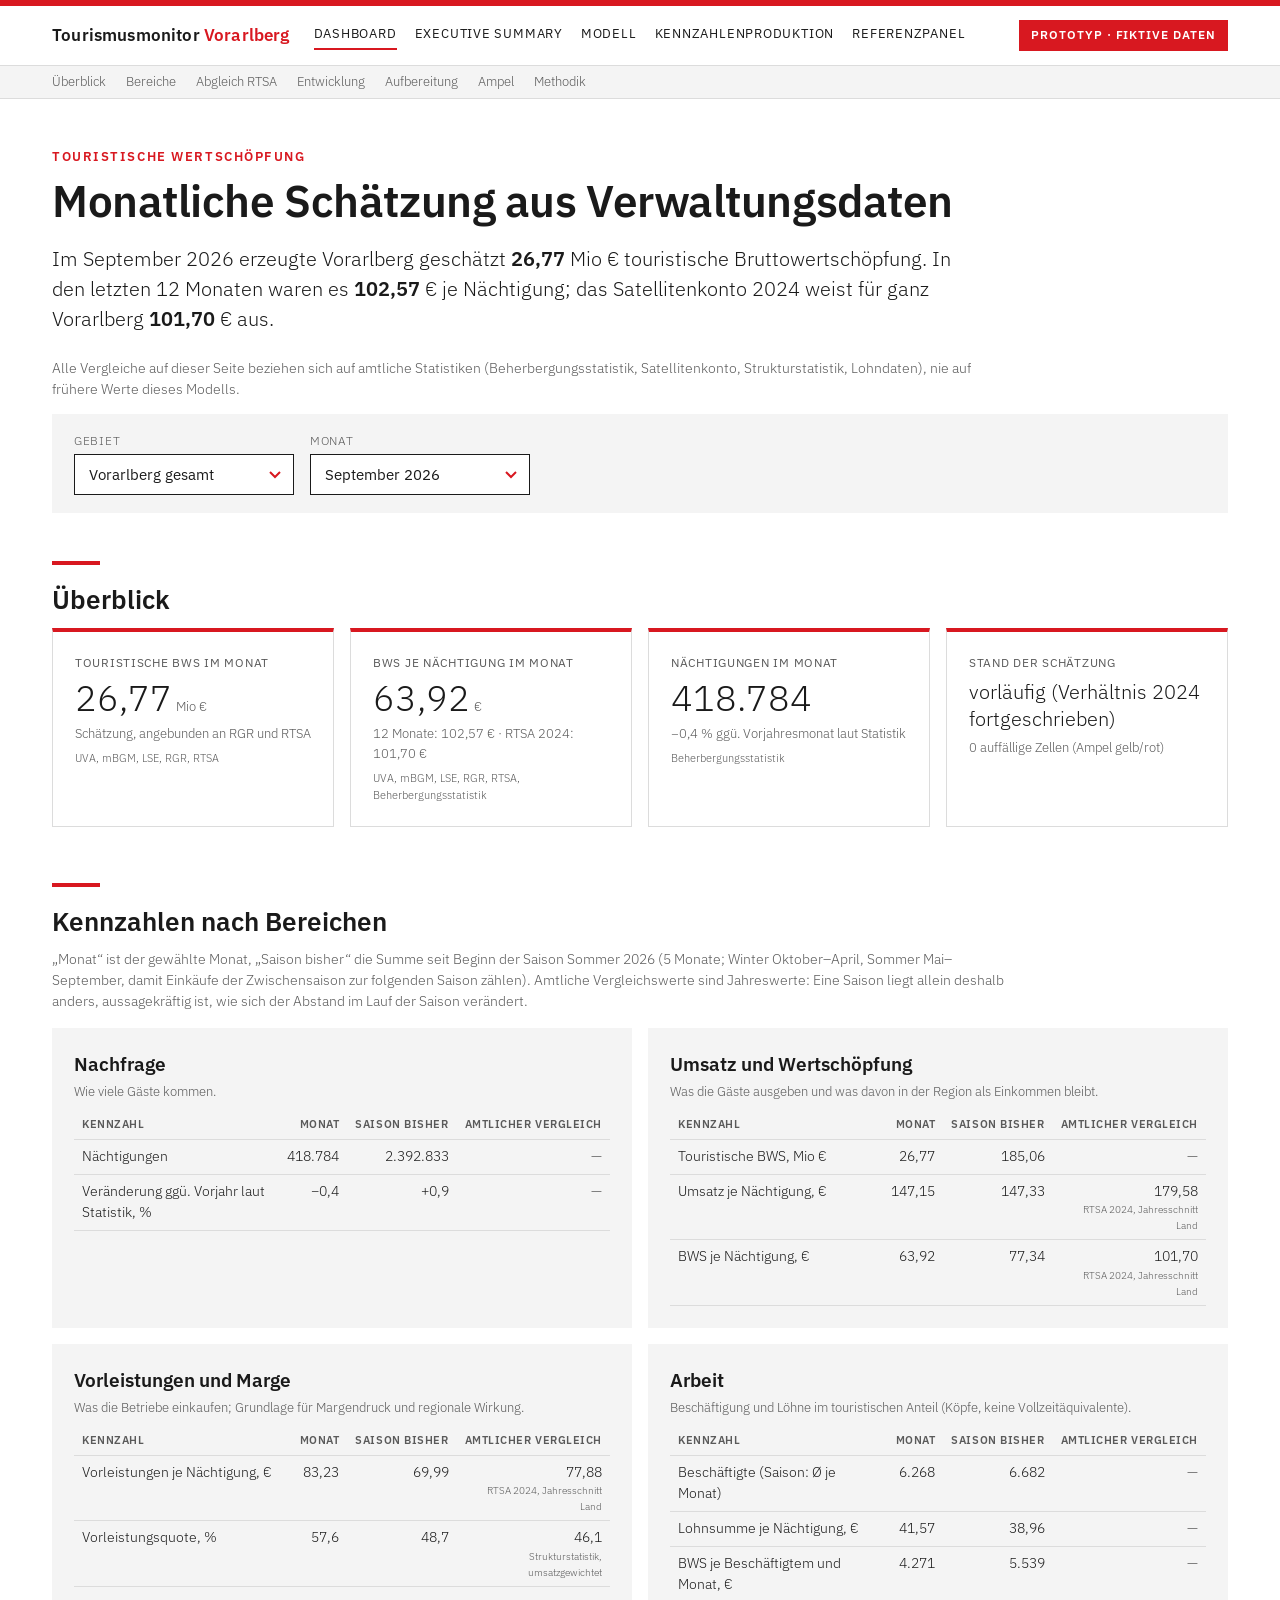
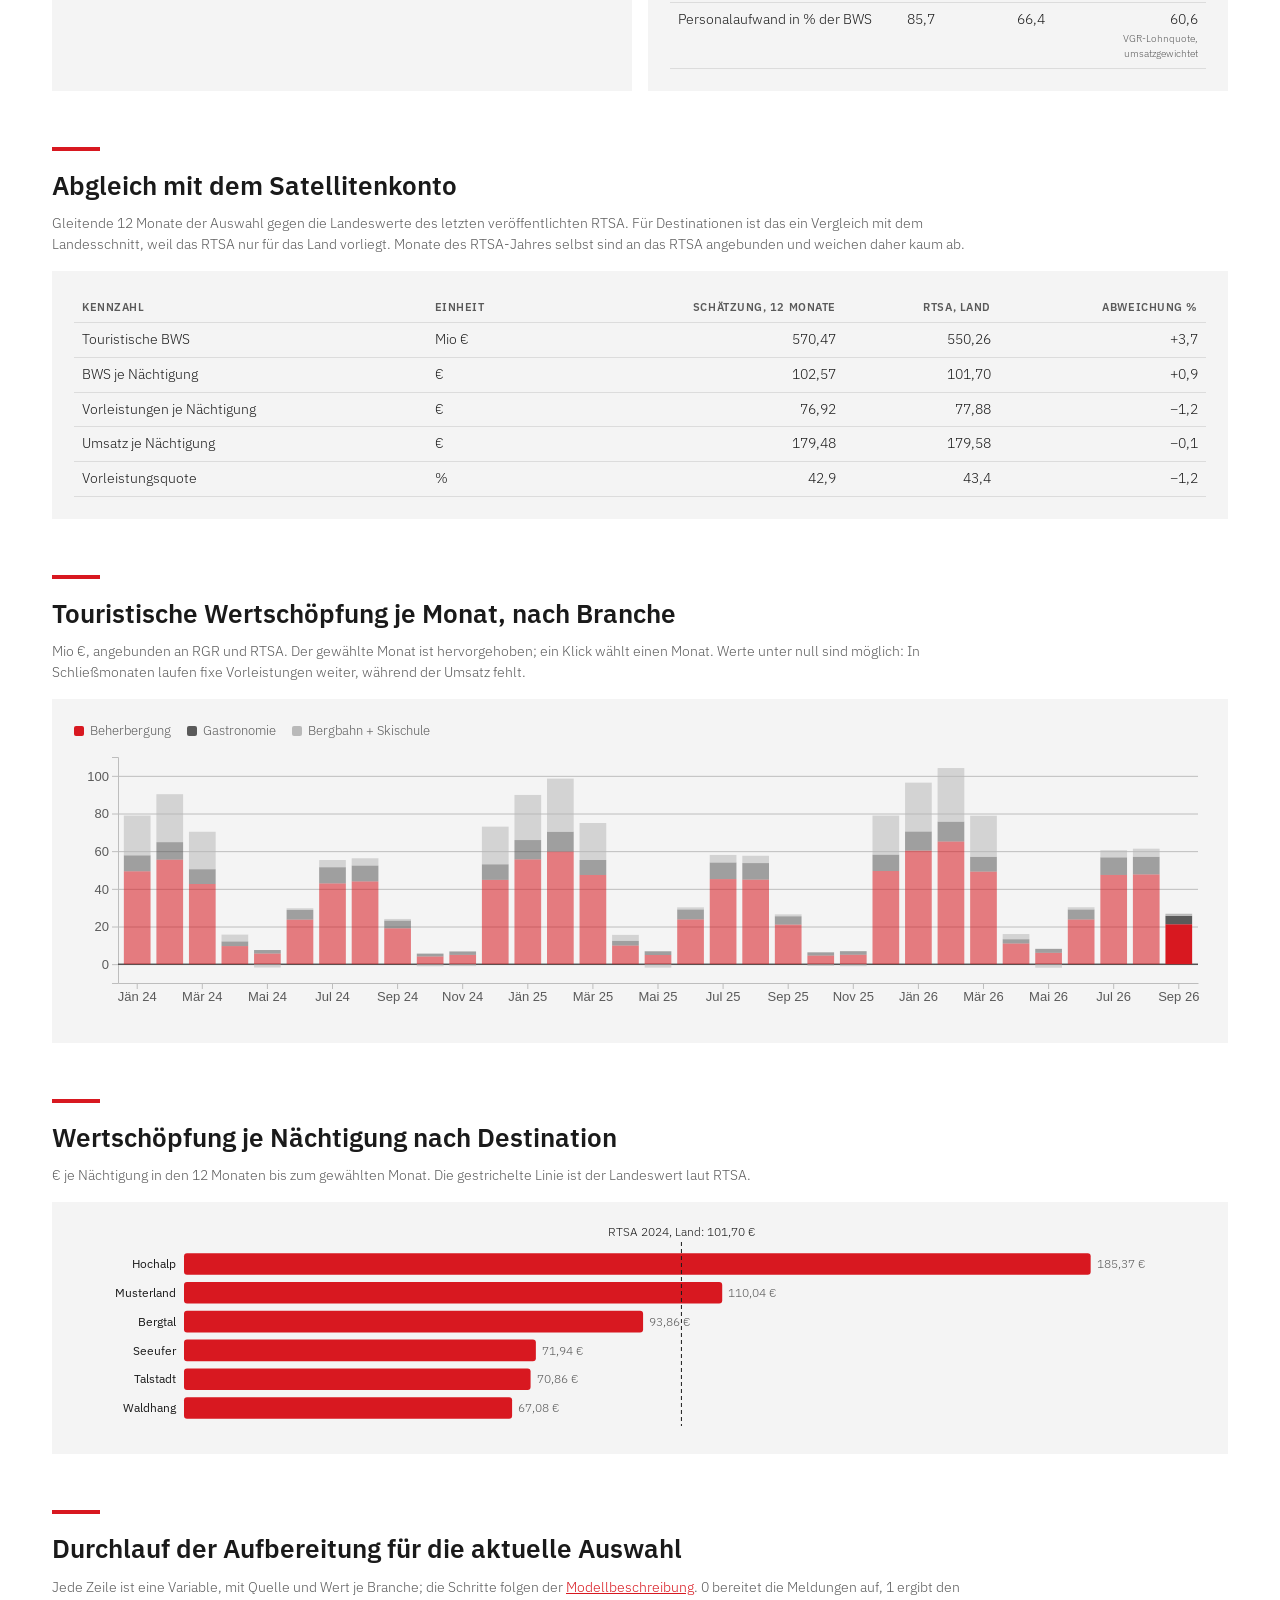
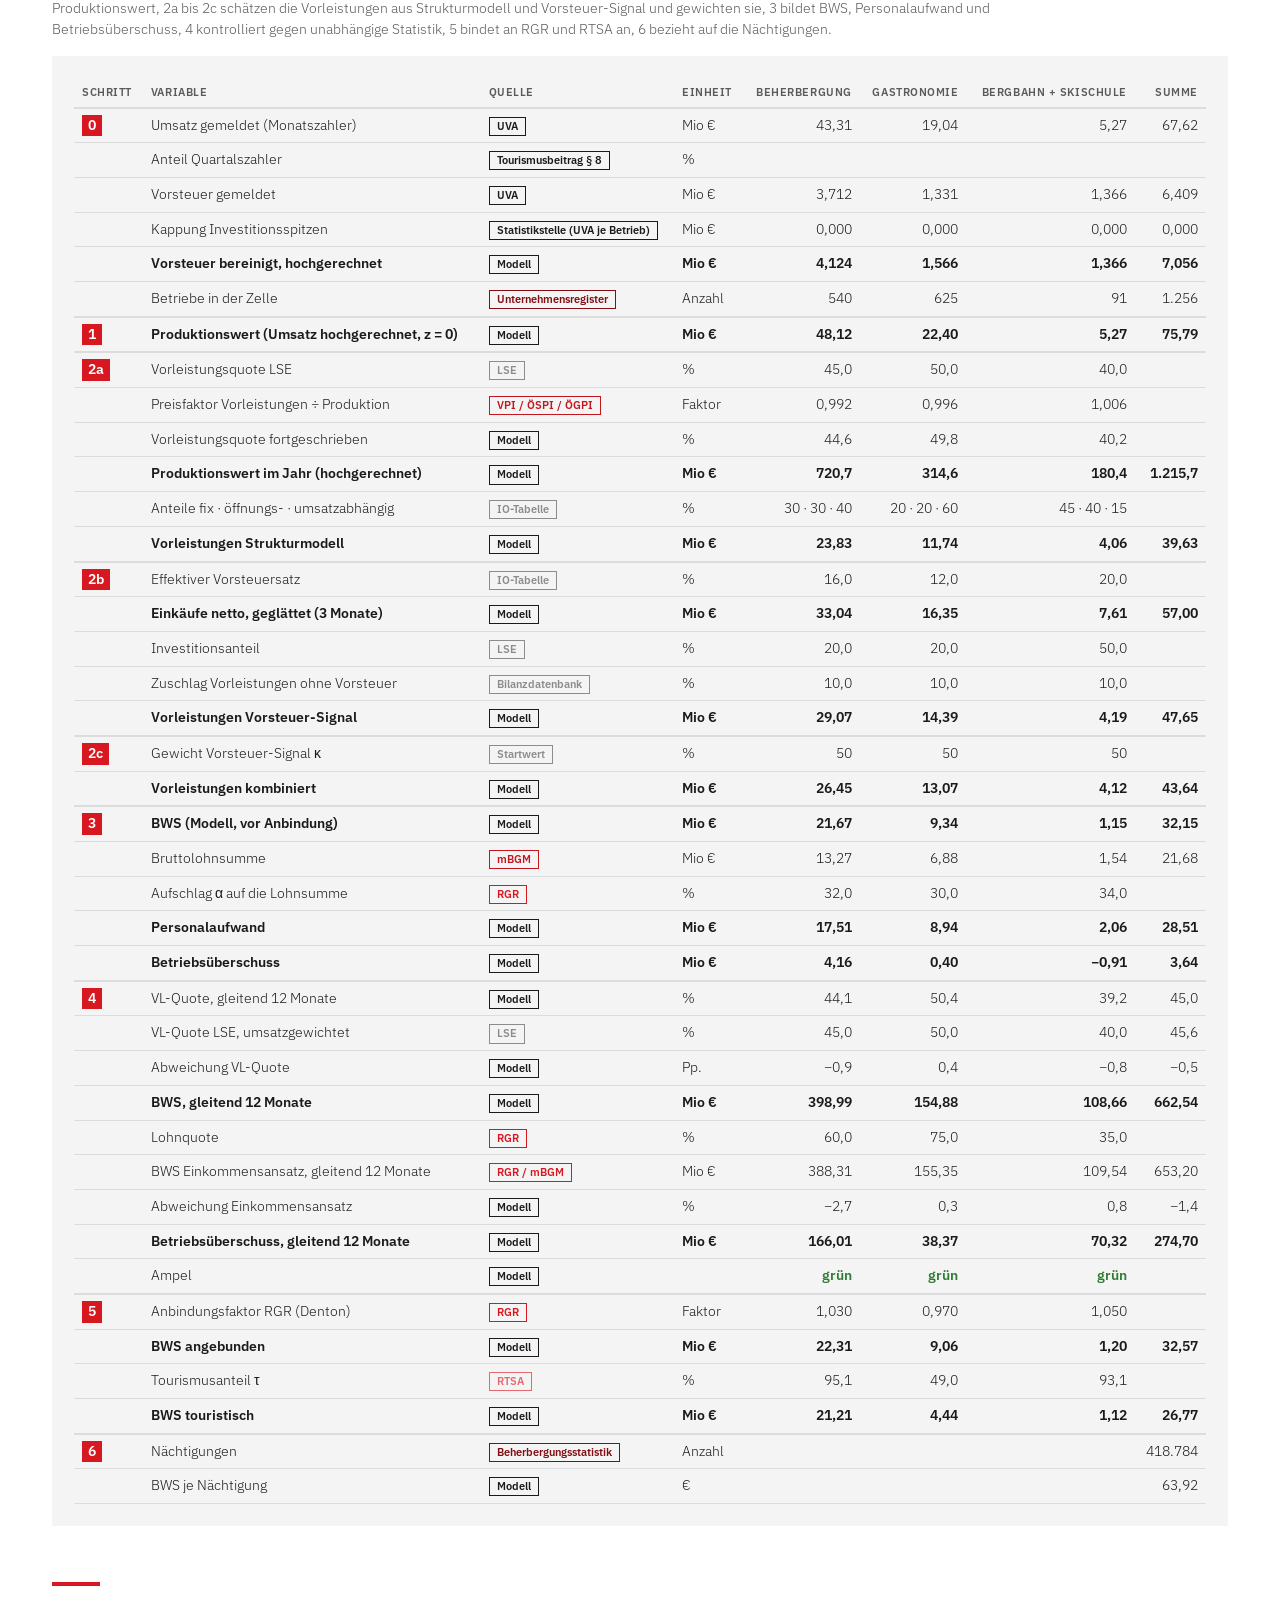
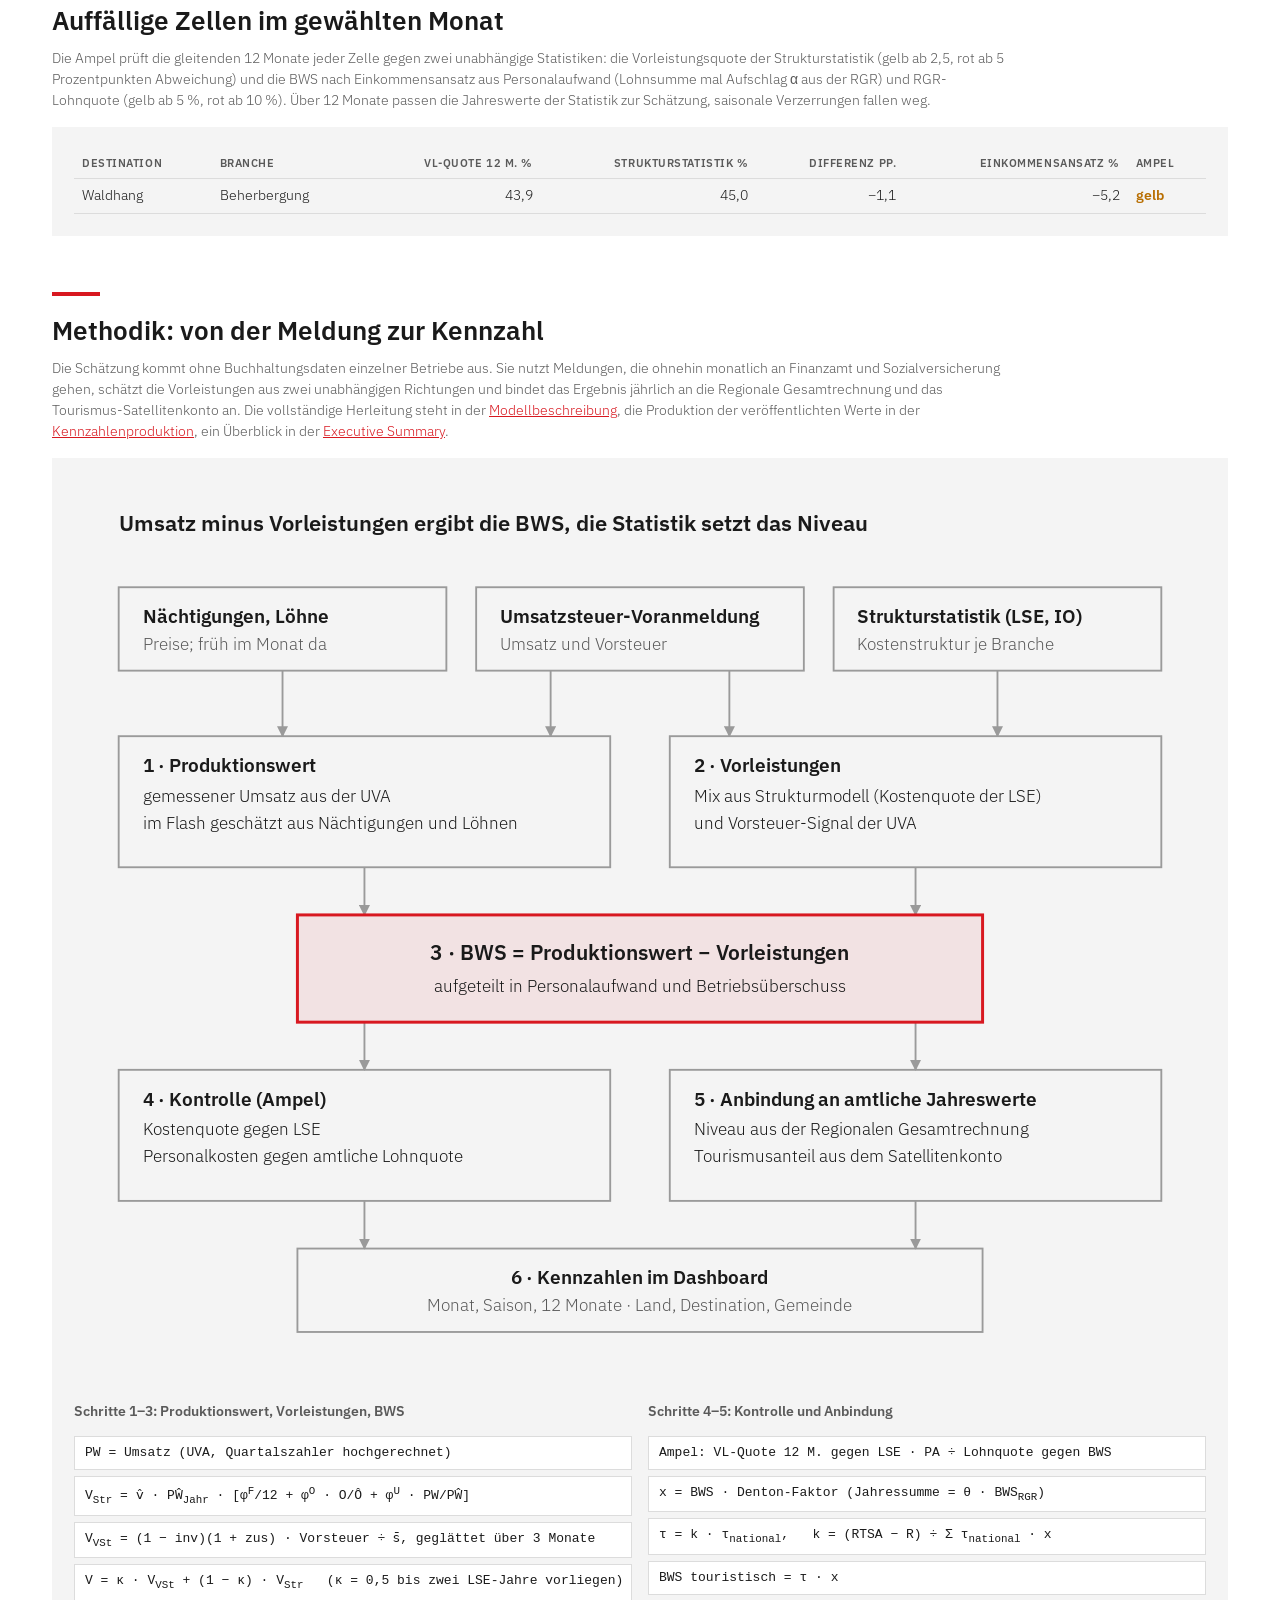
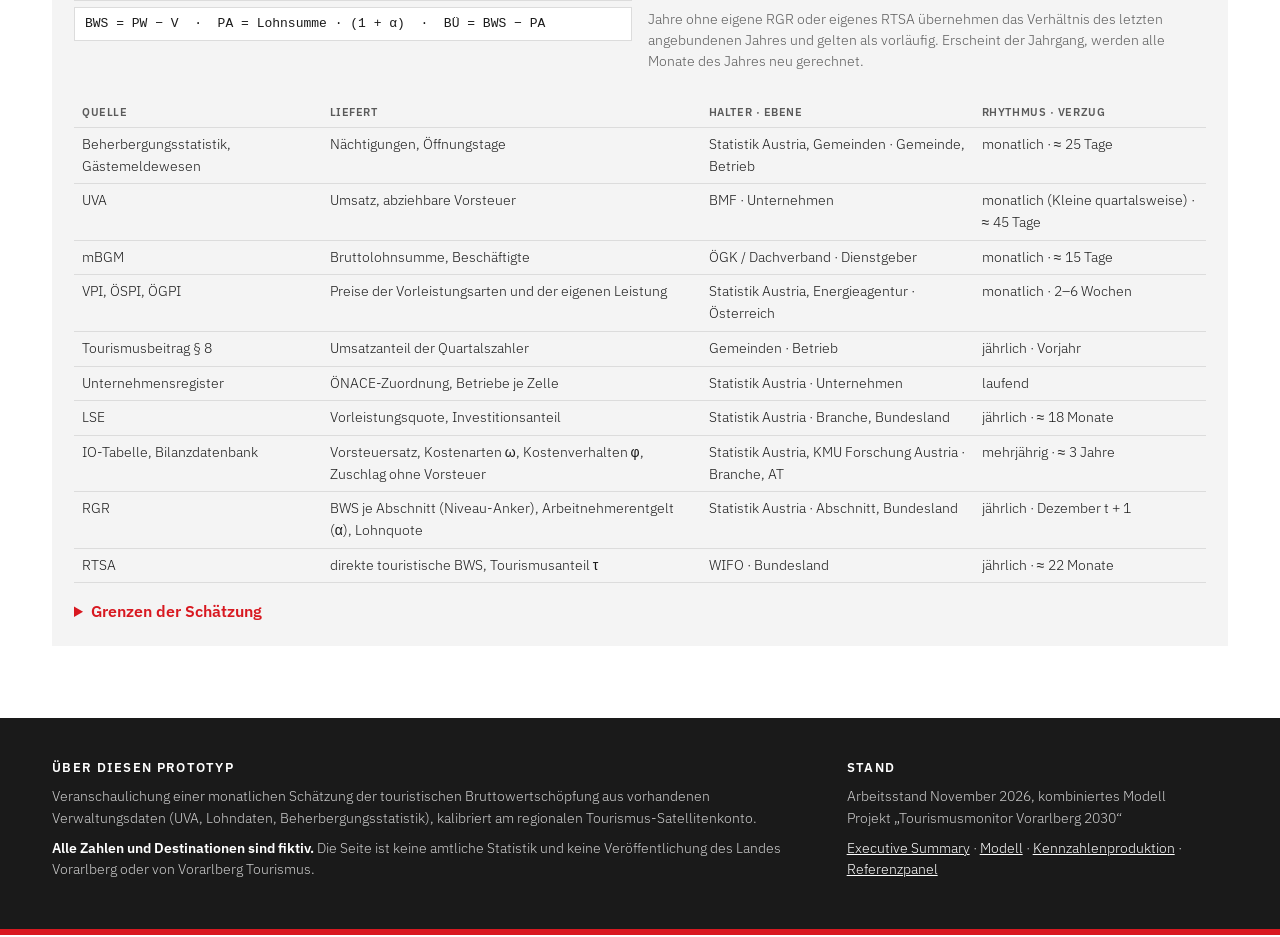
==== commit be339a45: "Unterseite Referenzpanel: Datenkatalog-Dashboard und Anhang BMD/DATEV-Export Neue Seite referenzpane" ====
--- a/index.html
+++ b/index.html
@@ -79,10 +79,10 @@
 a{color:inherit}
 .vh-top{height:6px;background:var(--red)}
 .vh{position:sticky;top:0;z-index:20;background:#fff;border-bottom:1px solid var(--line)}
-.vh-in{max-width:1240px;margin:0 auto;padding:14px 32px;display:flex;align-items:center;gap:32px;flex-wrap:wrap}
+.vh-in{max-width:1240px;margin:0 auto;padding:14px 32px;display:flex;align-items:center;gap:24px;flex-wrap:wrap}
 .vh-name{font-weight:600;font-size:17px;letter-spacing:.01em;white-space:nowrap}
 .vh-name span{color:var(--red)}
-.vh-nav{display:flex;gap:22px;flex-wrap:wrap;font-size:13px;text-transform:uppercase;letter-spacing:.08em}
+.vh-nav{display:flex;gap:18px;flex-wrap:wrap;font-size:13px;text-transform:uppercase;letter-spacing:.06em}
 .vh-nav a{text-decoration:none;font-weight:400;padding:4px 0;border-bottom:2px solid transparent}
 .vh-nav a:hover,.vh-nav a[aria-current]{border-bottom-color:var(--red)}
 .vh-sub{border-top:1px solid var(--line);background:var(--panel)}
@@ -133,7 +133,7 @@
   <div class="vh-in">
     <div class="vh-name">Tourismusmonitor <span>Vorarlberg</span></div>
     <nav class="vh-nav" aria-label="Seiten">
-      <a href="index.html" aria-current="page">Dashboard</a><a href="executive-summary.html">Executive Summary</a><a href="modell.html">Modell</a><a href="kennzahlenproduktion.html">Kennzahlenproduktion</a>
+      <a href="index.html" aria-current="page">Dashboard</a><a href="executive-summary.html">Executive Summary</a><a href="modell.html">Modell</a><a href="kennzahlenproduktion.html">Kennzahlenproduktion</a><a href="referenzpanel.html">Referenzpanel</a>
     </nav>
     <div class="vh-proto">Prototyp · fiktive Daten</div>
   </div>
@@ -402,7 +402,7 @@
     <div>
       <h4>Stand</h4>
       <p>Arbeitsstand November 2026, kombiniertes Modell<br>Projekt „Tourismusmonitor Vorarlberg 2030“</p>
-      <p><a href="executive-summary.html" style="color:#fff">Executive Summary</a> · <a href="modell.html" style="color:#fff">Modell</a> · <a href="kennzahlenproduktion.html" style="color:#fff">Kennzahlenproduktion</a></p>
+      <p><a href="executive-summary.html" style="color:#fff">Executive Summary</a> · <a href="modell.html" style="color:#fff">Modell</a> · <a href="kennzahlenproduktion.html" style="color:#fff">Kennzahlenproduktion</a> · <a href="referenzpanel.html" style="color:#fff">Referenzpanel</a></p>
     </div>
   </div>
   <div class="vf-bar"></div>
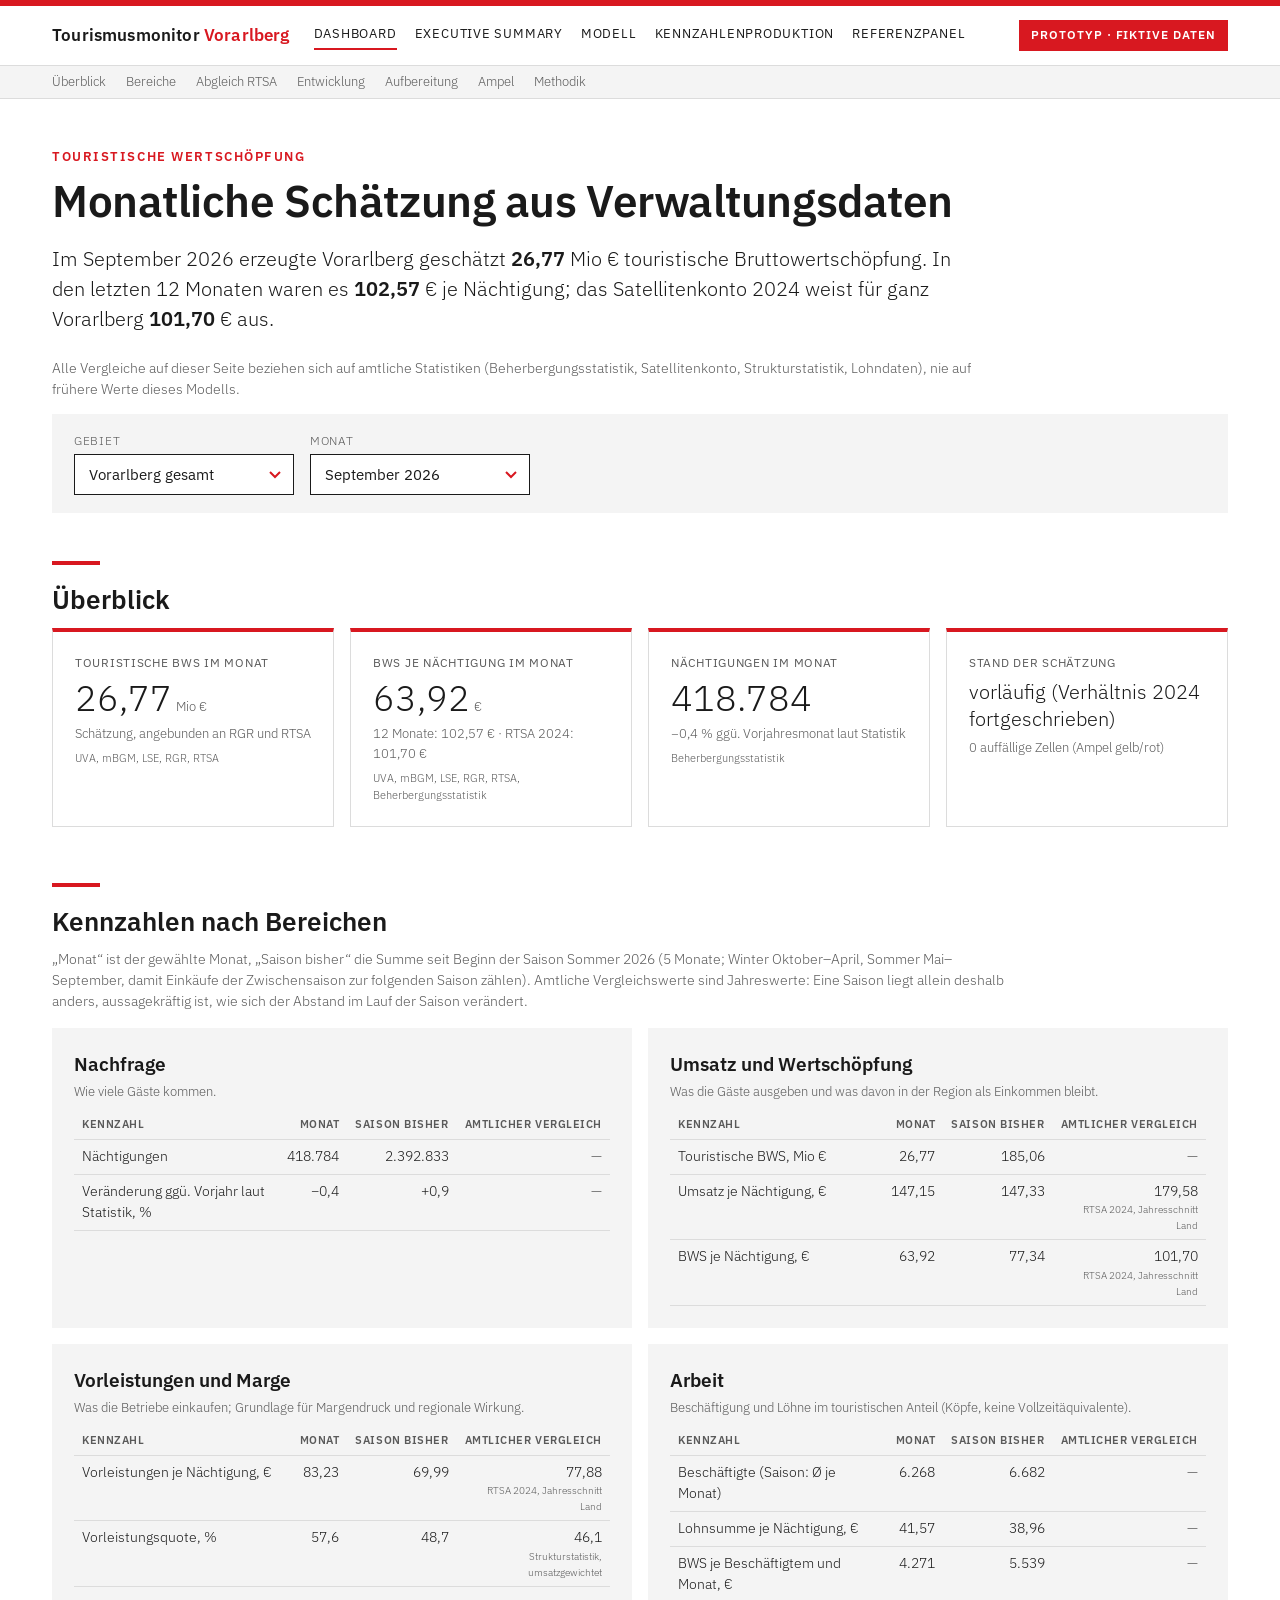
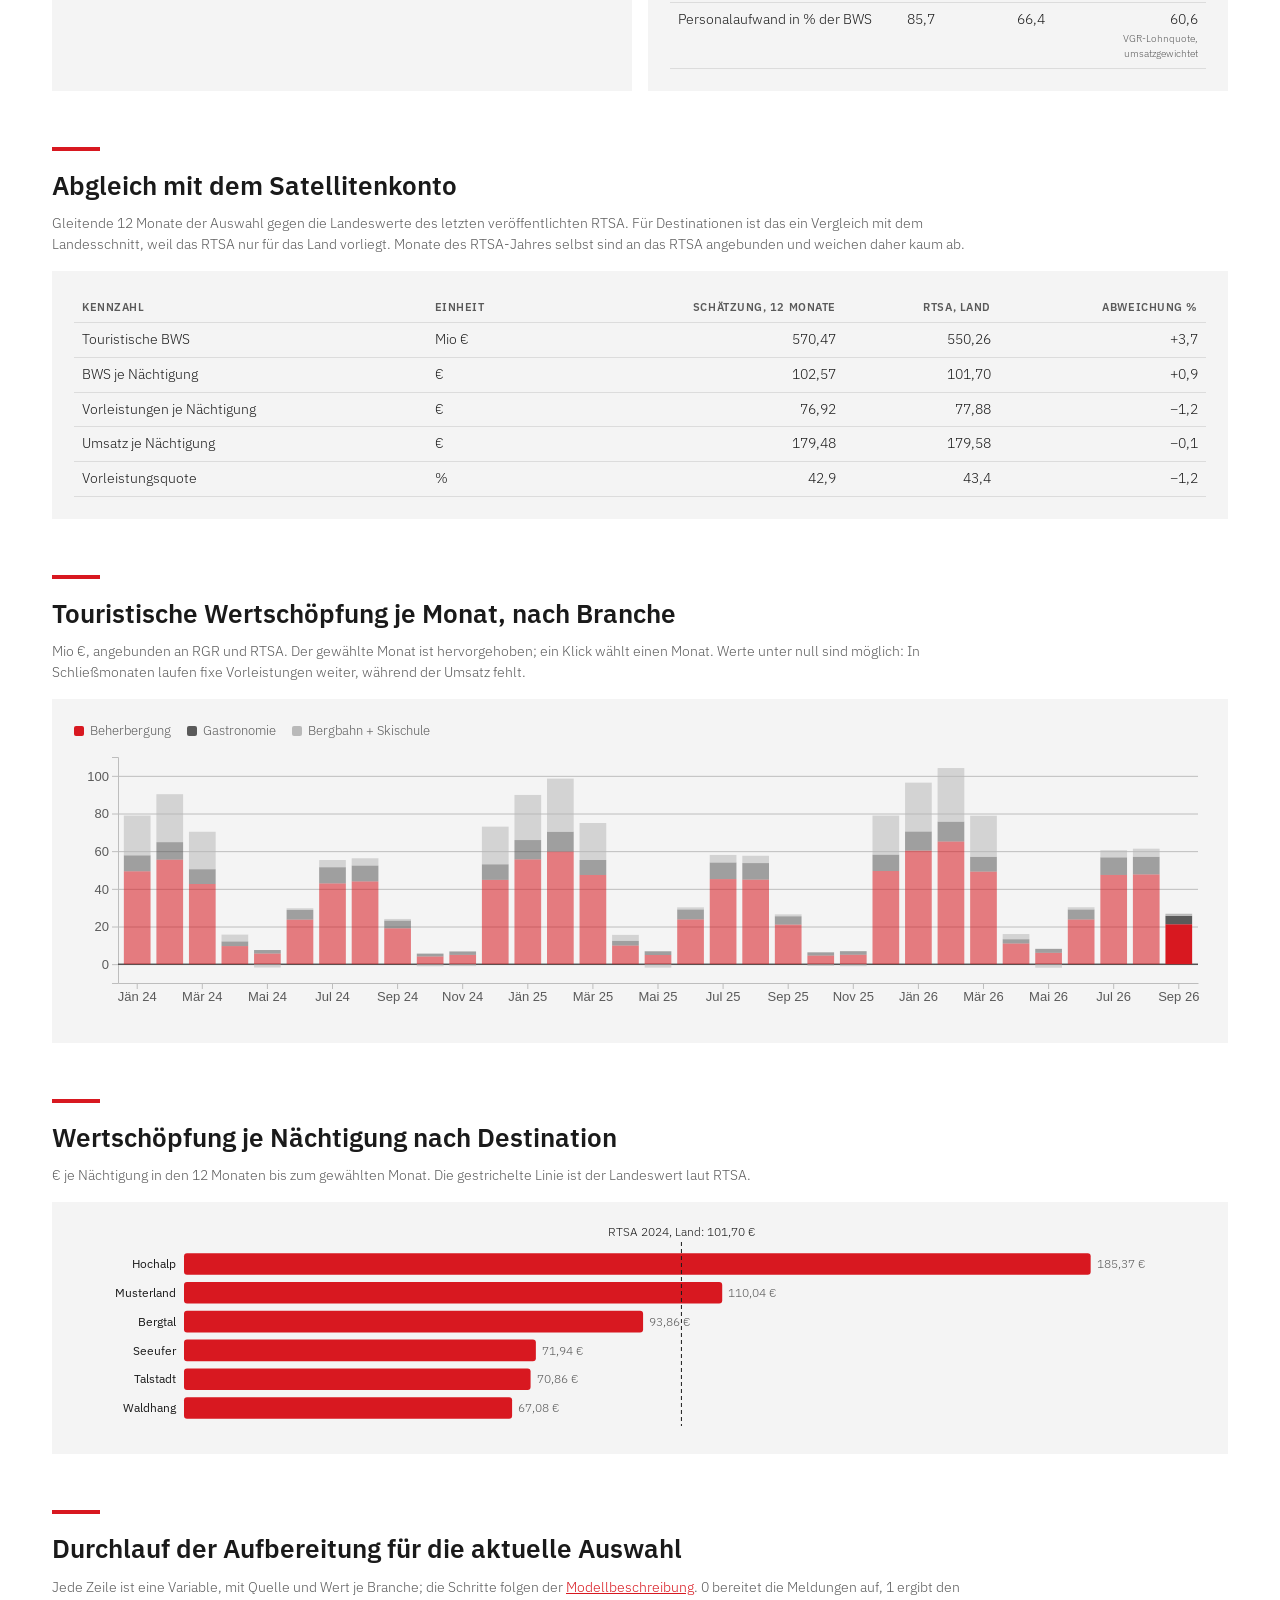
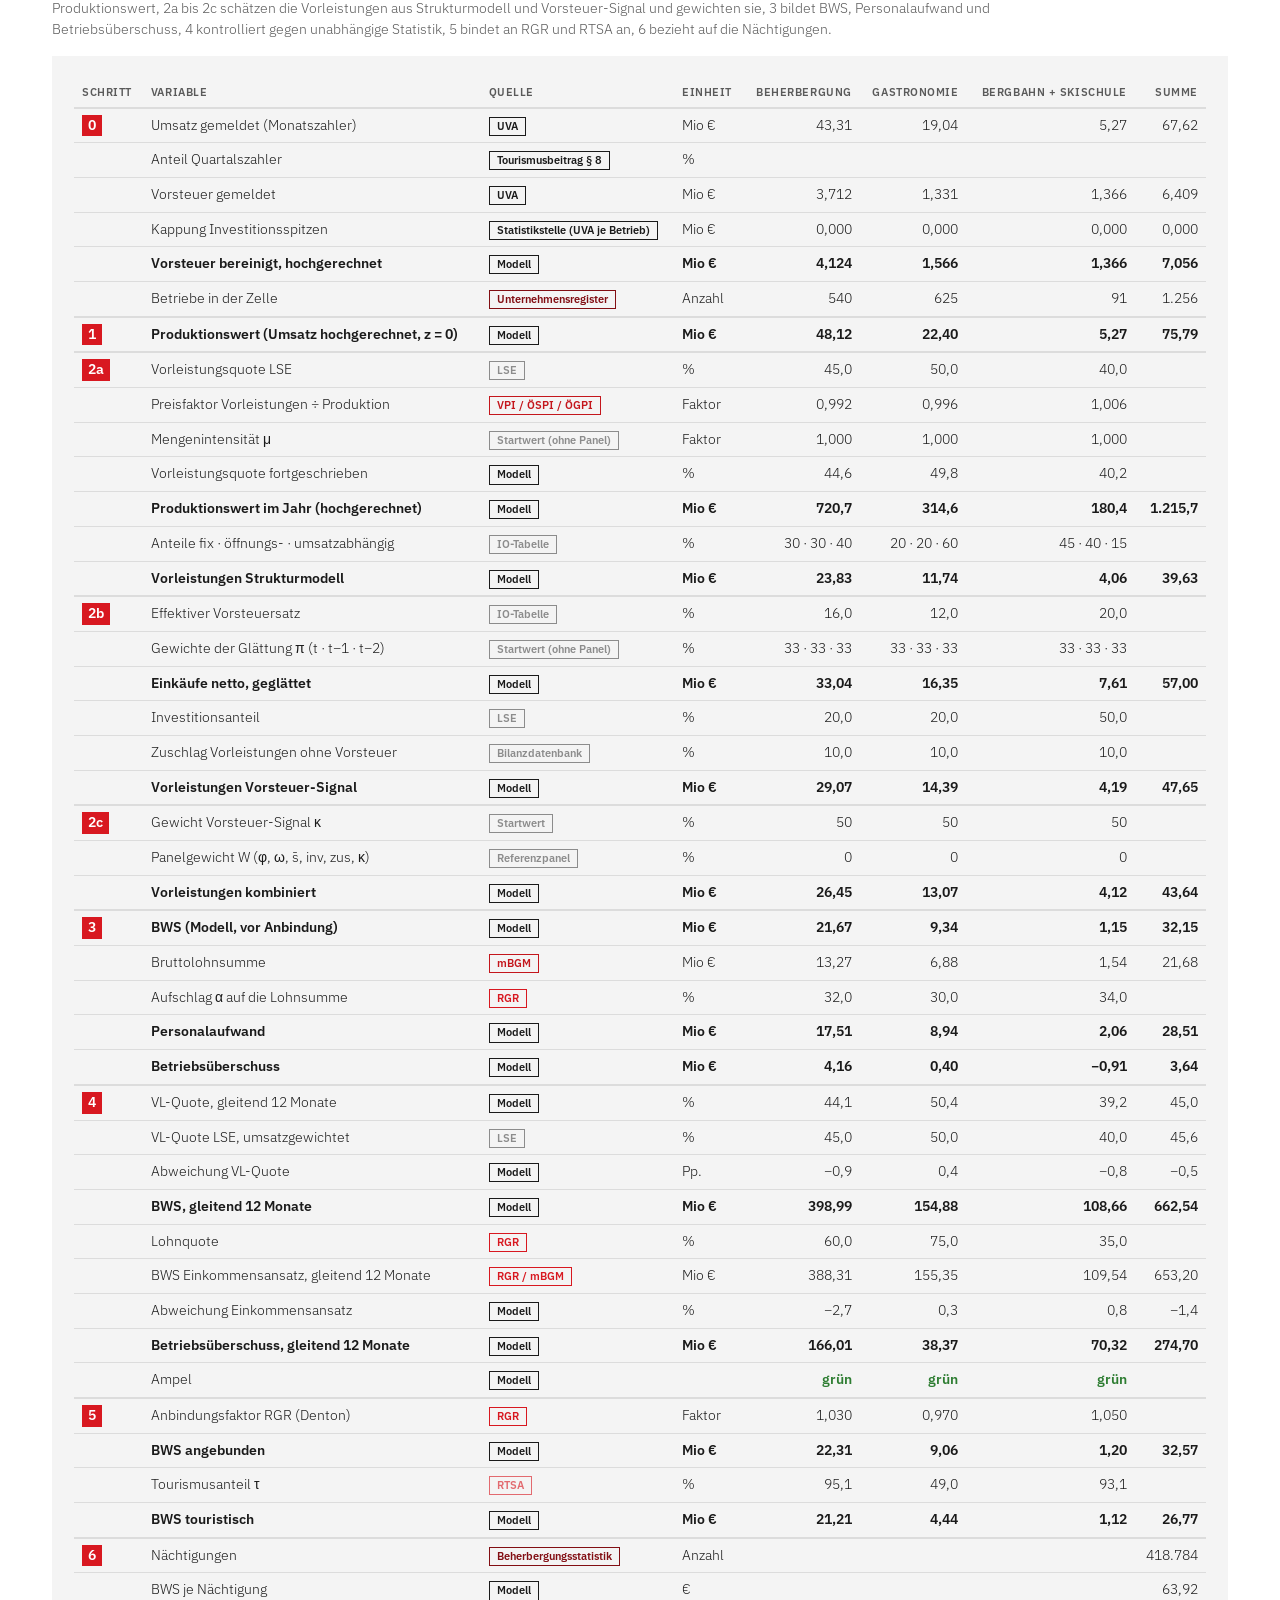
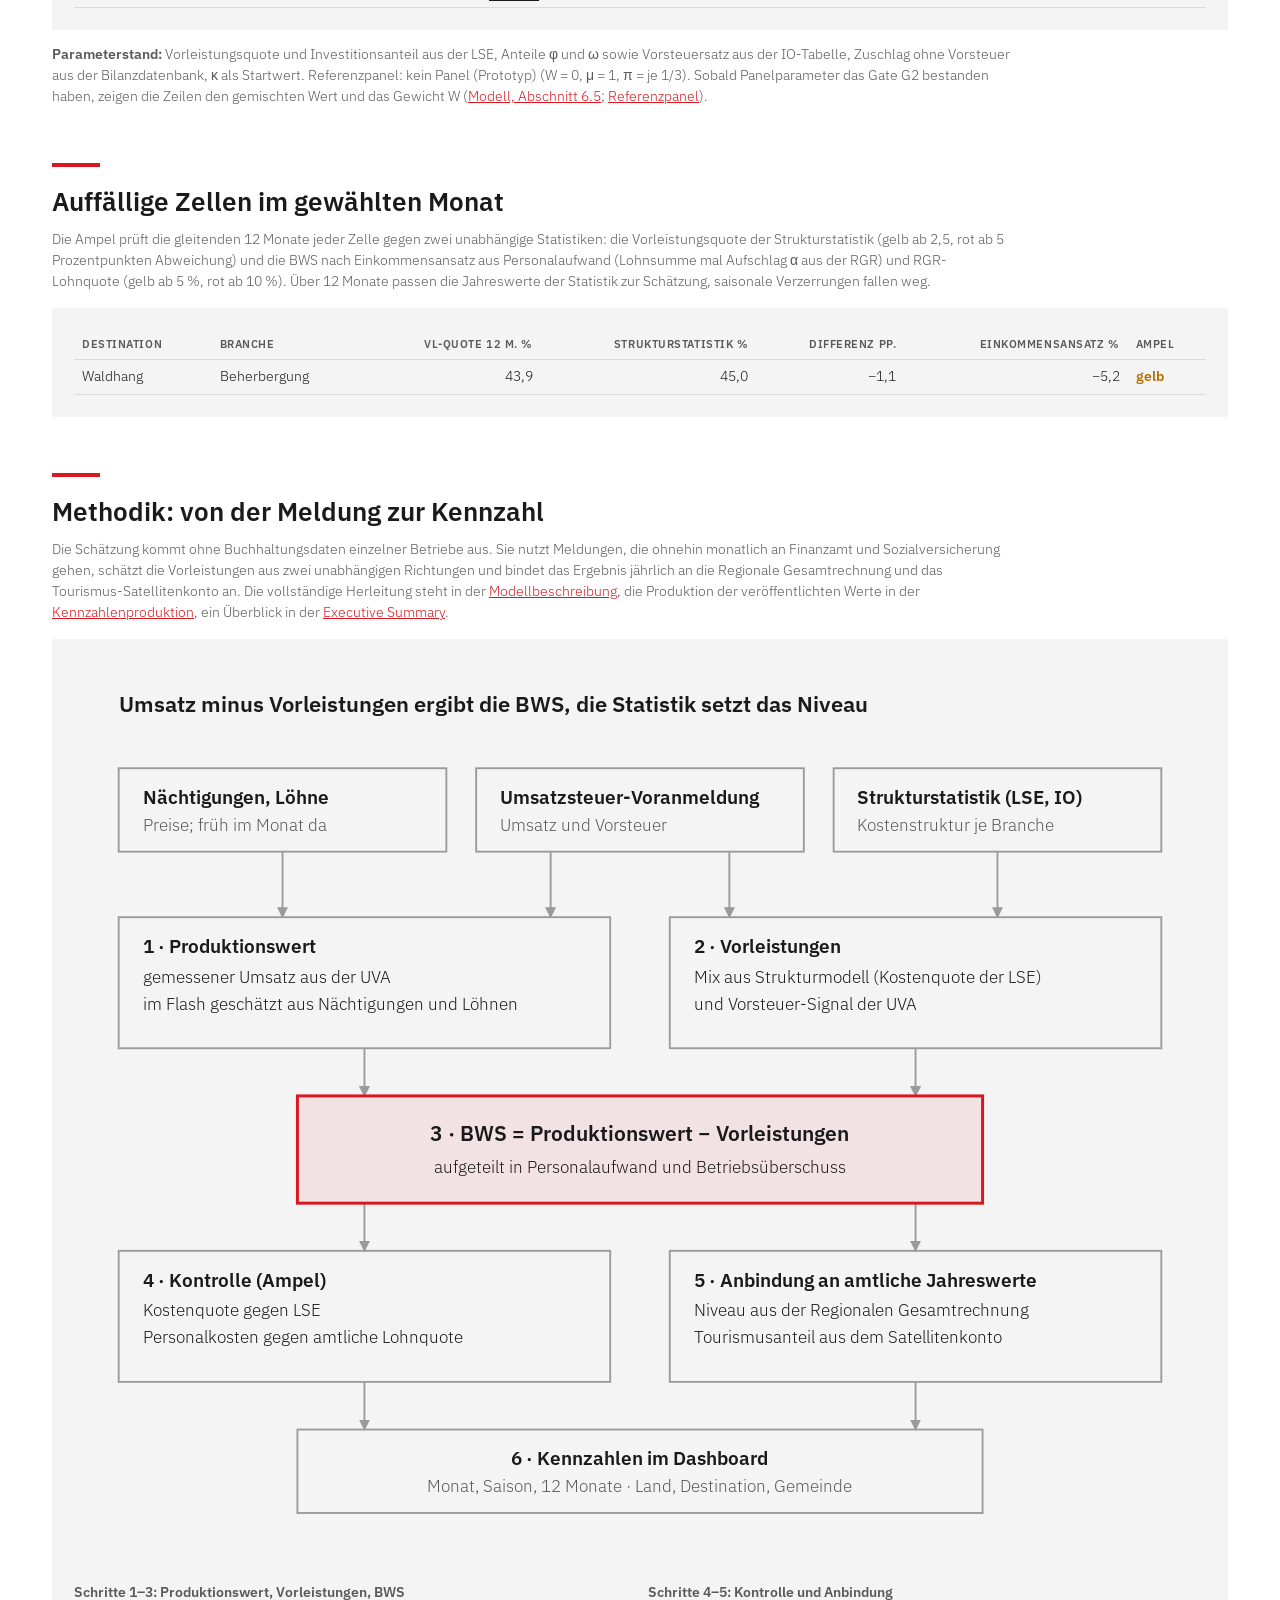
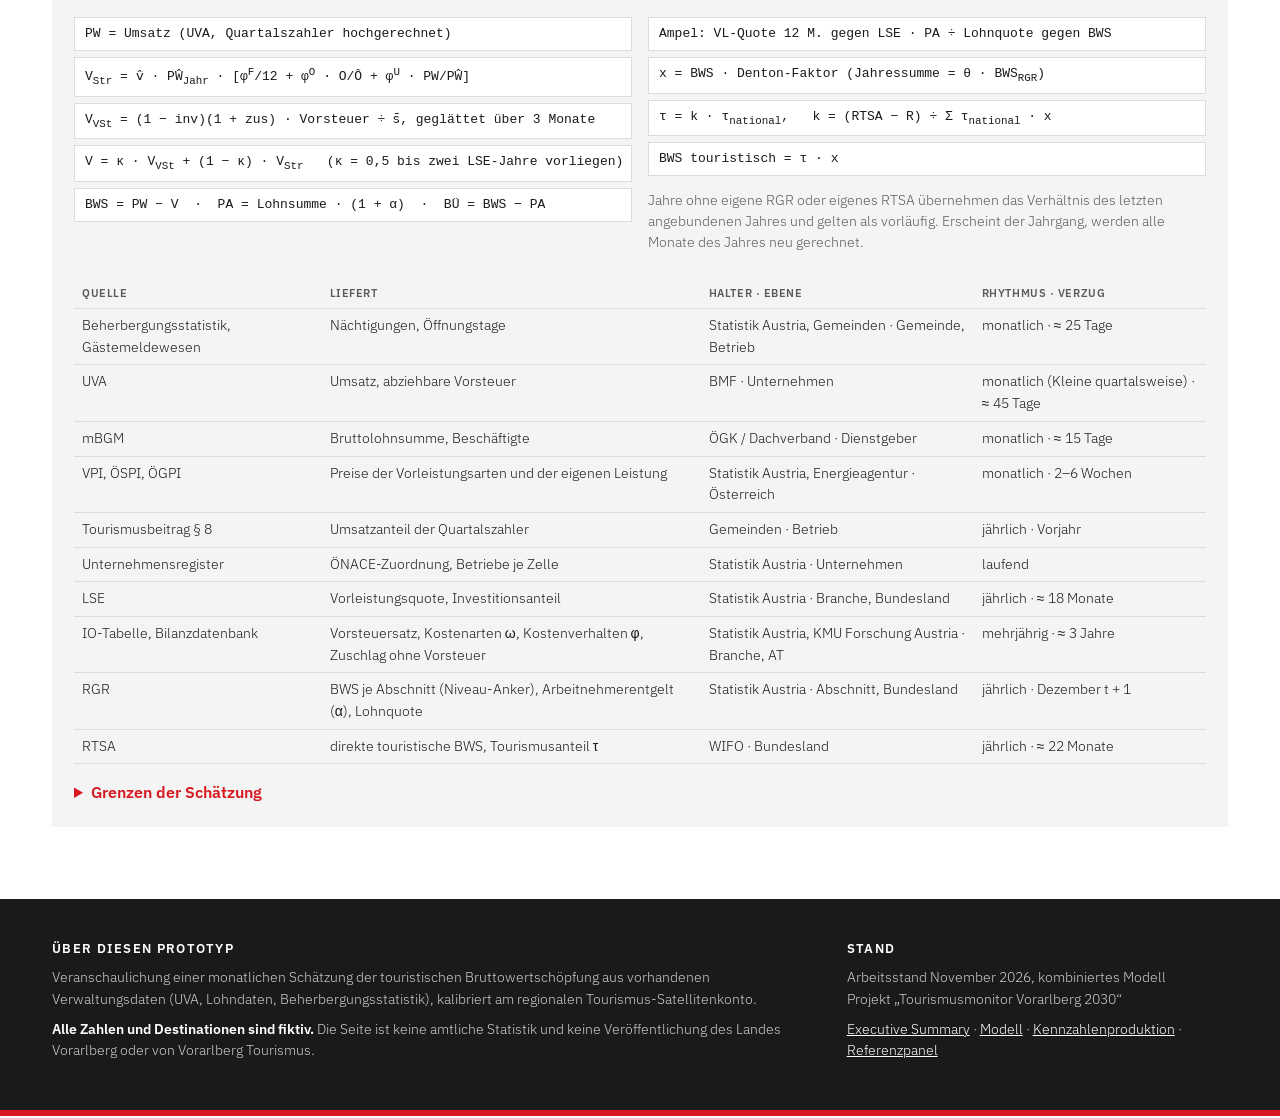
==== commit c45bbc41: "Referenzpanel in Modell, Kennzahlenproduktion, Dashboard und Executive Summary einarbeiten - Modell:" ====
--- a/index.html
+++ b/index.html
@@ -285,6 +285,7 @@
         <tbody data-draw="tbl_durchlauf"></tbody>
       </table>
     </div>
+    <p class="tm-note"><strong>Parameterstand:</strong> Vorleistungsquote und Investitionsanteil aus der LSE, Anteile φ und ω sowie Vorsteuersatz aus der IO-Tabelle, Zuschlag ohne Vorsteuer aus der Bilanzdatenbank, κ als Startwert. Referenzpanel: <span data-draw="c_panel">—</span>. Sobald Panelparameter das Gate G2 bestanden haben, zeigen die Zeilen den gemischten Wert und das Gewicht W (<a href="modell.html#parameter-aus-dem-referenzpanel">Modell, Abschnitt 6.5</a>; <a href="referenzpanel.html">Referenzpanel</a>).</p>
   </section>
 
   <section class="tm-sec" id="ampel">
@@ -437,7 +438,9 @@
   };
 })();
 </script>
-<script>window.TM = { vlq_gelb: 2.5, vlq_rot: 5, eink_gelb: 5, eink_rot: 10 };
+<script>window.TM = { vlq_gelb: 2.5, vlq_rot: 5, eink_gelb: 5, eink_rot: 10,
+  /* Referenzpanel (Modell, Abschnitt 6.5): im Prototyp nicht aktiv. W = Panelgewicht in der Mischung, mu = Mengenintensität, pi = Gewichte der Vorsteuer-Glättung (t, t−1, t−2). */
+  panel: { aktiv: false, stand: 'kein Panel (Prototyp)', W: 0, mu: 1, pi: [1 / 3, 1 / 3, 1 / 3] } };
 window.TM_LAND = 'Vorarlberg gesamt';
 window.TM_BR = ['Beherbergung', 'Gastronomie', 'Bergbahn + Skischule'];
 const loc = d3.formatLocale({ decimal: ',', thousands: '.', grouping: [3], currency: ['', ' €'] });
@@ -517,8 +520,11 @@
         const umsatz = num(r.umsatz_gemeldet) / (1 - q);
         const vorsteuer = (num(r.vorsteuer_gemeldet) - num(r.vorsteuer_kappung)) / (1 - q);
         E.push(vorsteuer / num(p.vst_satz));
-        const w = E.slice(Math.max(0, i - 2));
-        const e_glatt = w.reduce((s, x) => s + x, 0) / w.length;
+        /* Glättung nach Formel 4.4: Ẽ = Σ π_j E_(t−j); am Reihenanfang auf die vorhandenen Monate normiert */
+        const PI = window.TM.panel.pi;
+        let e_s = 0, w_s = 0;
+        PI.forEach((pj, j) => { if (i - j >= 0) { e_s += pj * E[i - j]; w_s += pj; } });
+        const e_glatt = e_s / w_s;
         return {
           monat: r.monat, jahr: r.monat.slice(0, 4), destination: r.destination, branche: b, betriebe: num(r.betriebe),
           umsatz_gemeldet: num(r.umsatz_gemeldet), anteil_quartalszahler: q, umsatz, pw: umsatz,
@@ -542,7 +548,8 @@
       zr.forEach((x) => {
         const jw = jahrWert[x.jahr];
         const pf = preisfaktor(b, x.jahr);
-        const v_hat = num(p.v_lse) * pf;
+        const mu = window.TM.panel.mu; /* Mengenintensität, Formel 6.2a; ohne Panel 1 */
+        const v_hat = num(p.v_lse) * pf * mu;
         const fF = num(p.phi_f), fO = num(p.phi_o), fU = num(p.phi_u);
         const anteil = fF / 12 + (jw.o ? fO * x.oeffnungstage / jw.o : 0) + (jw.pw ? fU * x.pw / jw.pw : 0);
         const vl_str = v_hat * jw.pw * anteil;
@@ -550,7 +557,7 @@
         const vl = kappa * x.vl_vst + (1 - kappa) * vl_str;
         const al = alphaFuer(b, x.jahr);
         Object.assign(x, {
-          v_lse: num(p.v_lse), lse_jahr: p.lse_jahr, preisfaktor: pf, v_hat, pw_jahr: jw.pw, o_jahr: jw.o, jahr_voll: jw.voll,
+          v_lse: num(p.v_lse), lse_jahr: p.lse_jahr, preisfaktor: pf, mu, v_hat, pw_jahr: jw.pw, o_jahr: jw.o, jahr_voll: jw.voll,
           phi_f: fF, phi_o: fO, phi_u: fU, monatsanteil: anteil, vl_str, kappa, vl, bws_modell: x.pw - vl,
           alpha: al.a, alpha_quelle: al.q, pa: x.lohnsumme * (1 + al.a), lohnquote: num(p.lohnquote), tau_nat: num(p.tau_nat)
         });
@@ -857,16 +864,19 @@
       ['1', 'Produktionswert (Umsatz hochgerechnet, z = 0)', 'Modell', 'Mio €', (r) => r.pw, sum('pw'), 2],
       ['2a', 'Vorleistungsquote LSE', 'LSE', '%', (r) => r.v_lse * 100, null, 1],
       ['2a', 'Preisfaktor Vorleistungen ÷ Produktion', 'VPI / ÖSPI / ÖGPI', 'Faktor', (r) => r.preisfaktor, null, 3],
+      ['2a', 'Mengenintensität μ', window.TM.panel.aktiv ? 'Referenzpanel' : 'Startwert (ohne Panel)', 'Faktor', (r) => r.mu, null, 3],
       ['2a', 'Vorleistungsquote fortgeschrieben', 'Modell', '%', (r) => r.v_hat * 100, null, 1],
       ['2a', 'Produktionswert im Jahr (hochgerechnet)', 'Modell', 'Mio €', (r) => r.pw_jahr, sum('pw_jahr'), 1],
       ['2a', 'Anteile fix · öffnungs- · umsatzabhängig', 'IO-Tabelle', '%', (r) => [r.phi_f, r.phi_o, r.phi_u].map((x) => Math.round(x * 100)).join(' · '), null, null],
       ['2a', 'Vorleistungen Strukturmodell', 'Modell', 'Mio €', (r) => r.vl_str, sum('vl_str'), 2],
       ['2b', 'Effektiver Vorsteuersatz', 'IO-Tabelle', '%', (r) => r.vst_satz * 100, null, 1],
-      ['2b', 'Einkäufe netto, geglättet (3 Monate)', 'Modell', 'Mio €', (r) => r.einkaeufe_glatt, sum('einkaeufe_glatt'), 2],
+      ['2b', 'Gewichte der Glättung π (t · t−1 · t−2)', window.TM.panel.aktiv ? 'Referenzpanel' : 'Startwert (ohne Panel)', '%', () => window.TM.panel.pi.map((x) => Math.round(x * 100)).join(' · '), null, null],
+      ['2b', 'Einkäufe netto, geglättet', 'Modell', 'Mio €', (r) => r.einkaeufe_glatt, sum('einkaeufe_glatt'), 2],
       ['2b', 'Investitionsanteil', 'LSE', '%', (r) => r.inv_anteil * 100, null, 1],
       ['2b', 'Zuschlag Vorleistungen ohne Vorsteuer', 'Bilanzdatenbank', '%', (r) => r.zuschlag * 100, null, 1],
       ['2b', 'Vorleistungen Vorsteuer-Signal', 'Modell', 'Mio €', (r) => r.vl_vst, sum('vl_vst'), 2],
       ['2c', 'Gewicht Vorsteuer-Signal κ', 'Startwert', '%', (r) => r.kappa * 100, null, 0],
+      ['2c', 'Panelgewicht W (φ, ω, s̄, inv, zus, κ)', 'Referenzpanel', '%', () => window.TM.panel.W * 100, null, 0],
       ['2c', 'Vorleistungen kombiniert', 'Modell', 'Mio €', (r) => r.vl, sum('vl'), 2],
       ['3', 'BWS (Modell, vor Anbindung)', 'Modell', 'Mio €', (r) => r.bws_modell, sum('bws_modell'), 2],
       ['3', 'Bruttolohnsumme', 'mBGM', 'Mio €', (r) => r.lohnsumme, sum('lohnsumme'), 2],
@@ -915,6 +925,7 @@
 dash.draw('k_monat', (el) => { el.textContent = window.TM_MON(dash.params().monat || ''); });
 dash.draw('k_dest', (el) => { el.textContent = dash.params().dest === window.TM_LAND ? 'Vorarlberg' : 'die Destination ' + dash.params().dest; });
 dash.draw('k_gebiet', (el) => { el.textContent = dash.params().dest === window.TM_LAND ? 'Vorarlberg' : dash.params().dest; });
+dash.draw('c_panel', (el) => { const q = window.TM.panel; el.textContent = q.stand + ' (W = ' + String(q.W).replace('.', ',') + ', μ = ' + String(q.mu).replace('.', ',') + ', π = je 1/3)'; });
 dash.draw('c_const', (el) => { el.textContent = String(window.TM[el.dataset.key]).replace('.', ','); });
 
 /* ---------- Kennzahlen ---------- */
@@ -1029,7 +1040,7 @@
 
 /* ---------- Tabellen ---------- */
 window.TM_QUELLE_FARBE = (q) => {
-  const map = [['Beherbergungsstatistik', 0], ['Gästemeldewesen', 0], ['UVA', 1], ['Statistikstelle', 1], ['Tourismusbeitrag', 1], ['Unternehmensregister', 0], ['mBGM', 2], ['VPI', 2], ['IO-Tabelle', 3], ['LSE', 3], ['Bilanzdatenbank', 3], ['Startwert', 3], ['RGR', 5], ['RTSA', 4]];
+  const map = [['Beherbergungsstatistik', 0], ['Gästemeldewesen', 0], ['UVA', 1], ['Statistikstelle', 1], ['Tourismusbeitrag', 1], ['Unternehmensregister', 0], ['mBGM', 2], ['VPI', 2], ['IO-Tabelle', 3], ['LSE', 3], ['Bilanzdatenbank', 3], ['Startwert', 3], ['RGR', 5], ['RTSA', 4], ['Referenzpanel', 3]];
   const hit = map.find(([k]) => q.startsWith(k));
   return hit ? dash.colors[(hit[1] + 3) % dash.colors.length] : 'var(--color-fg-muted)';
 };
